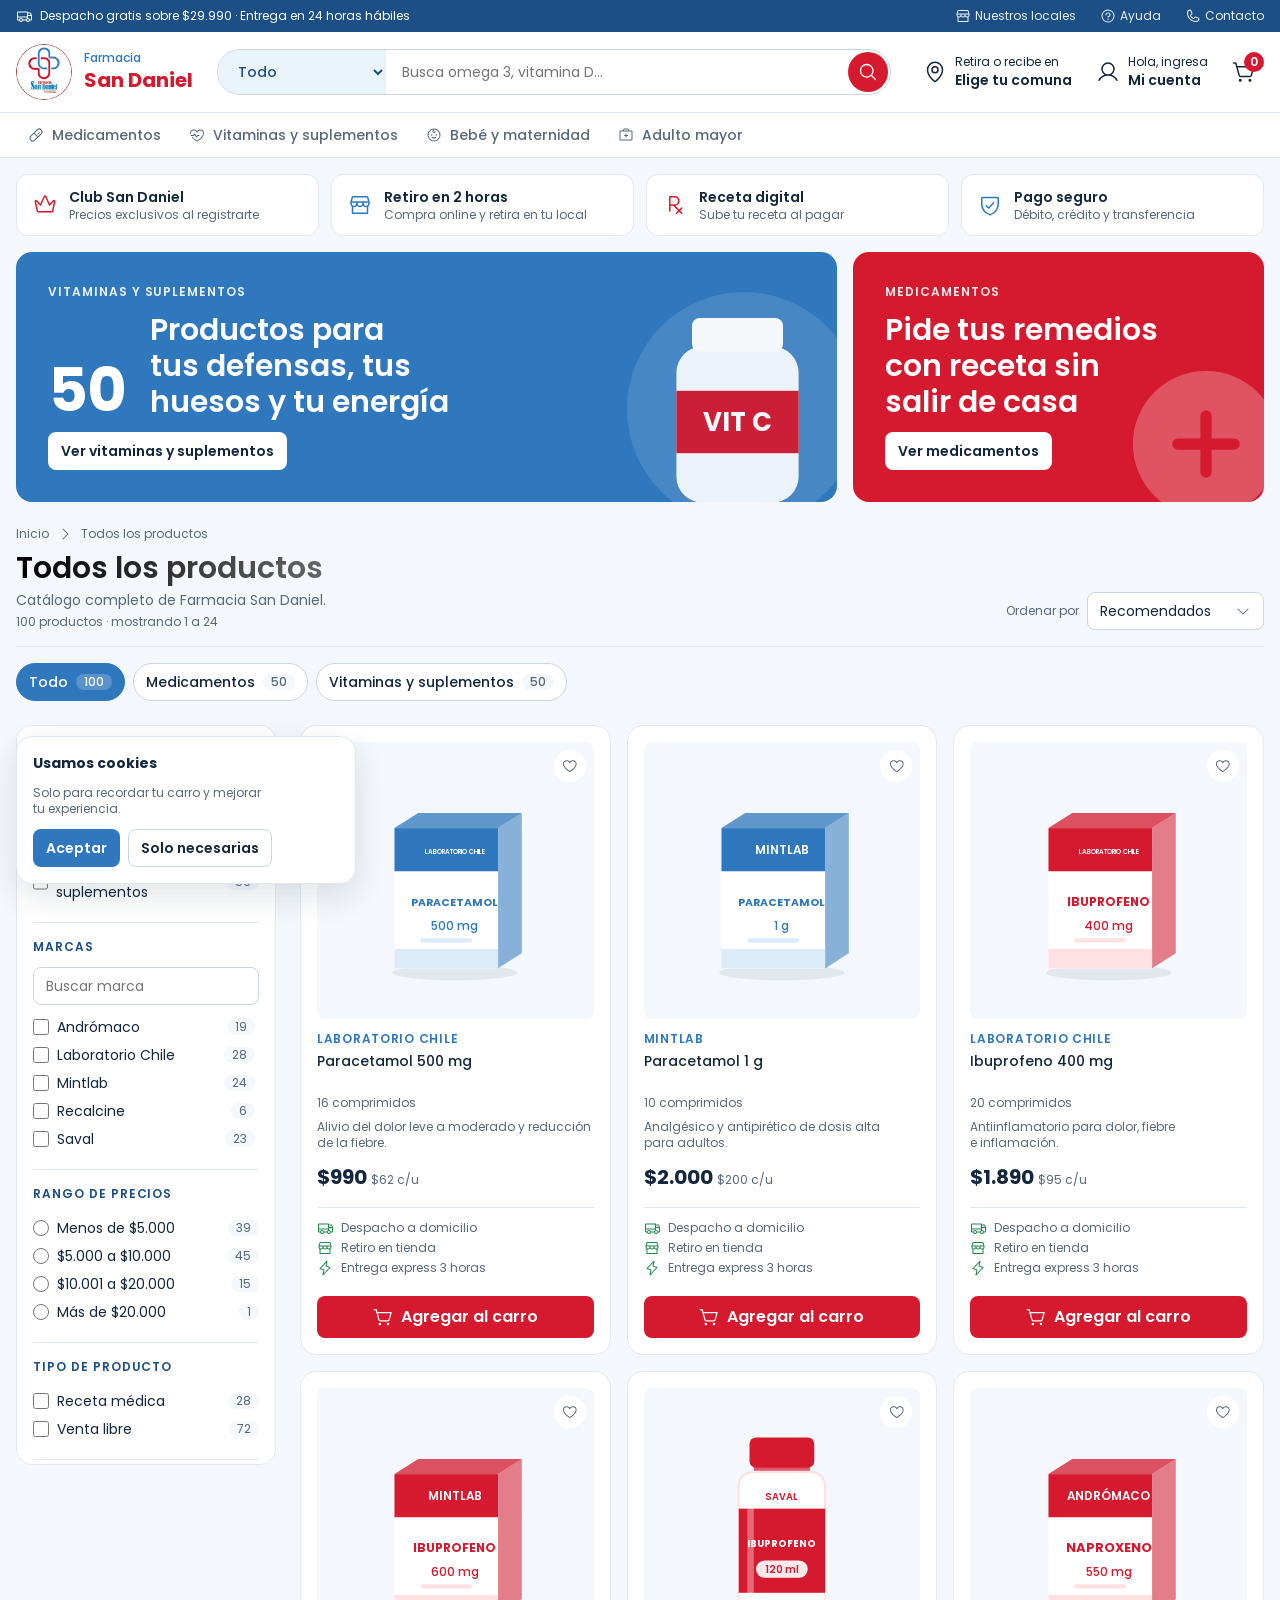
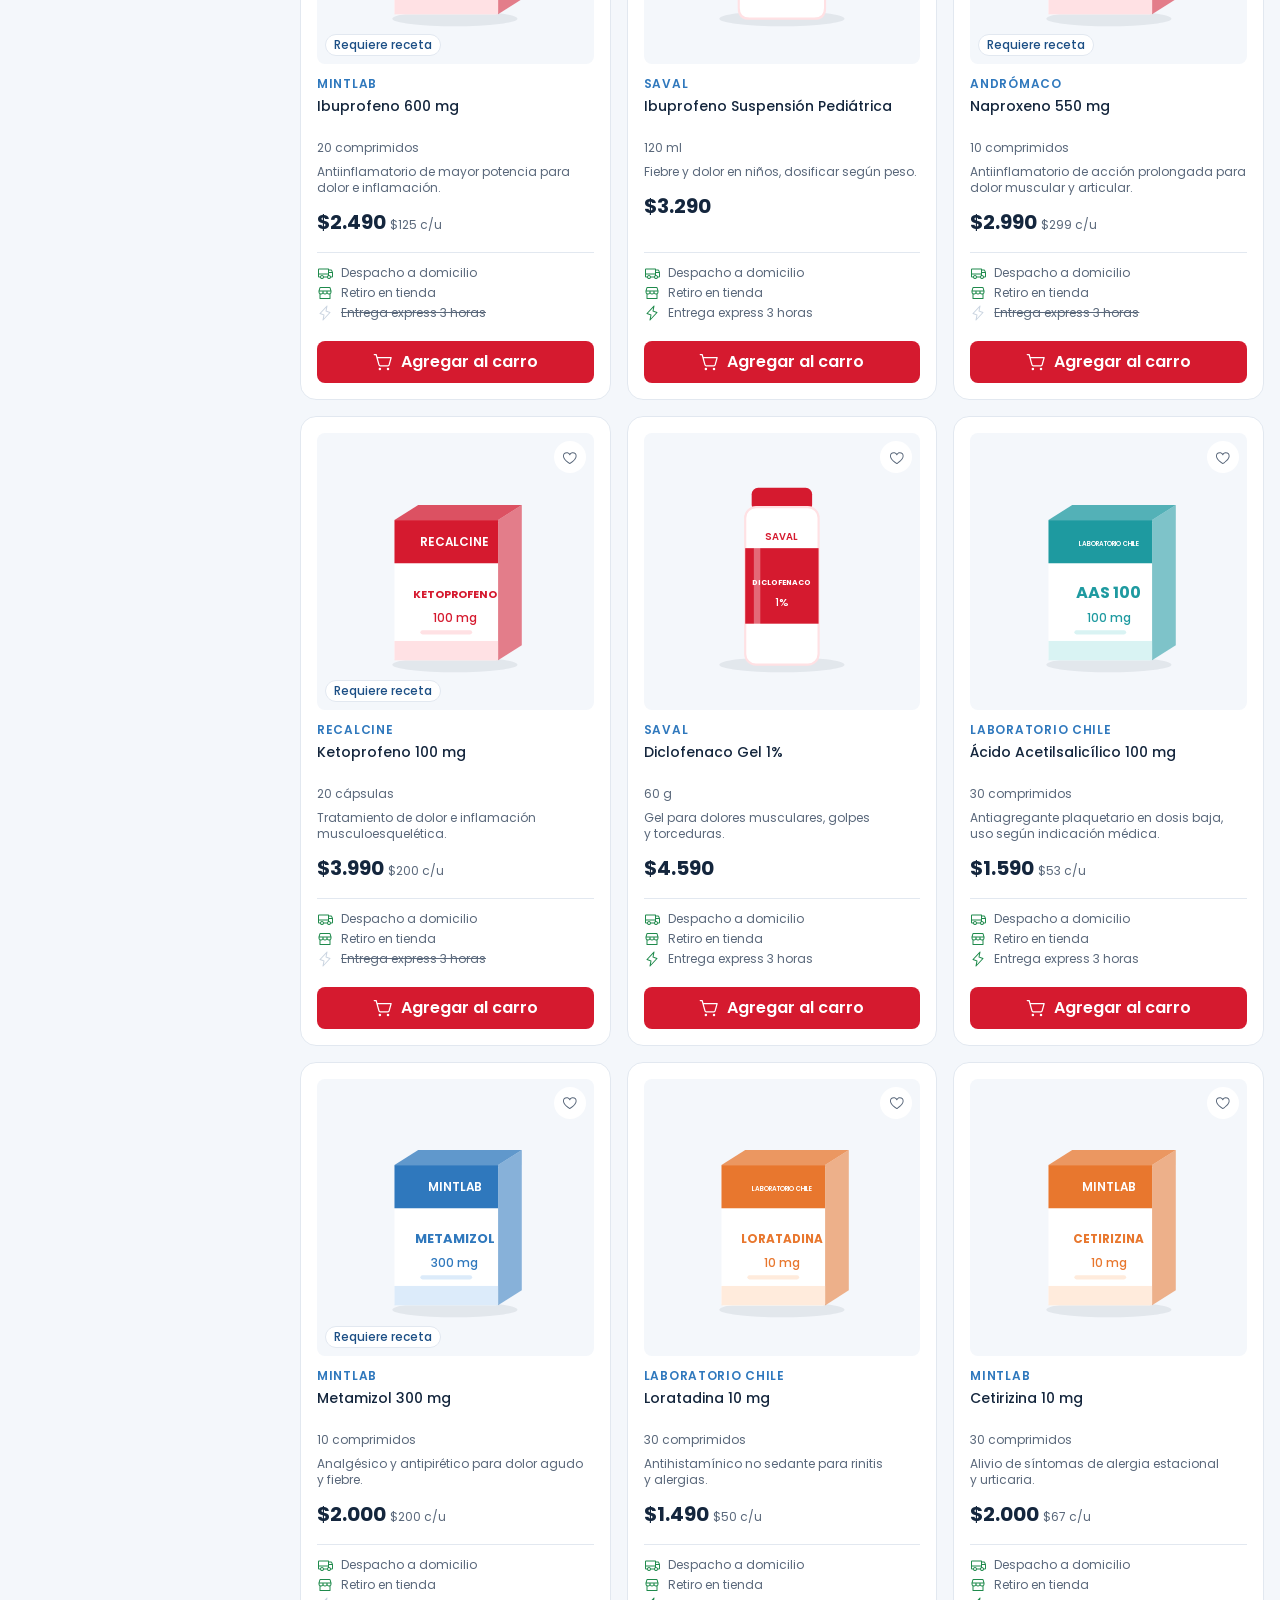
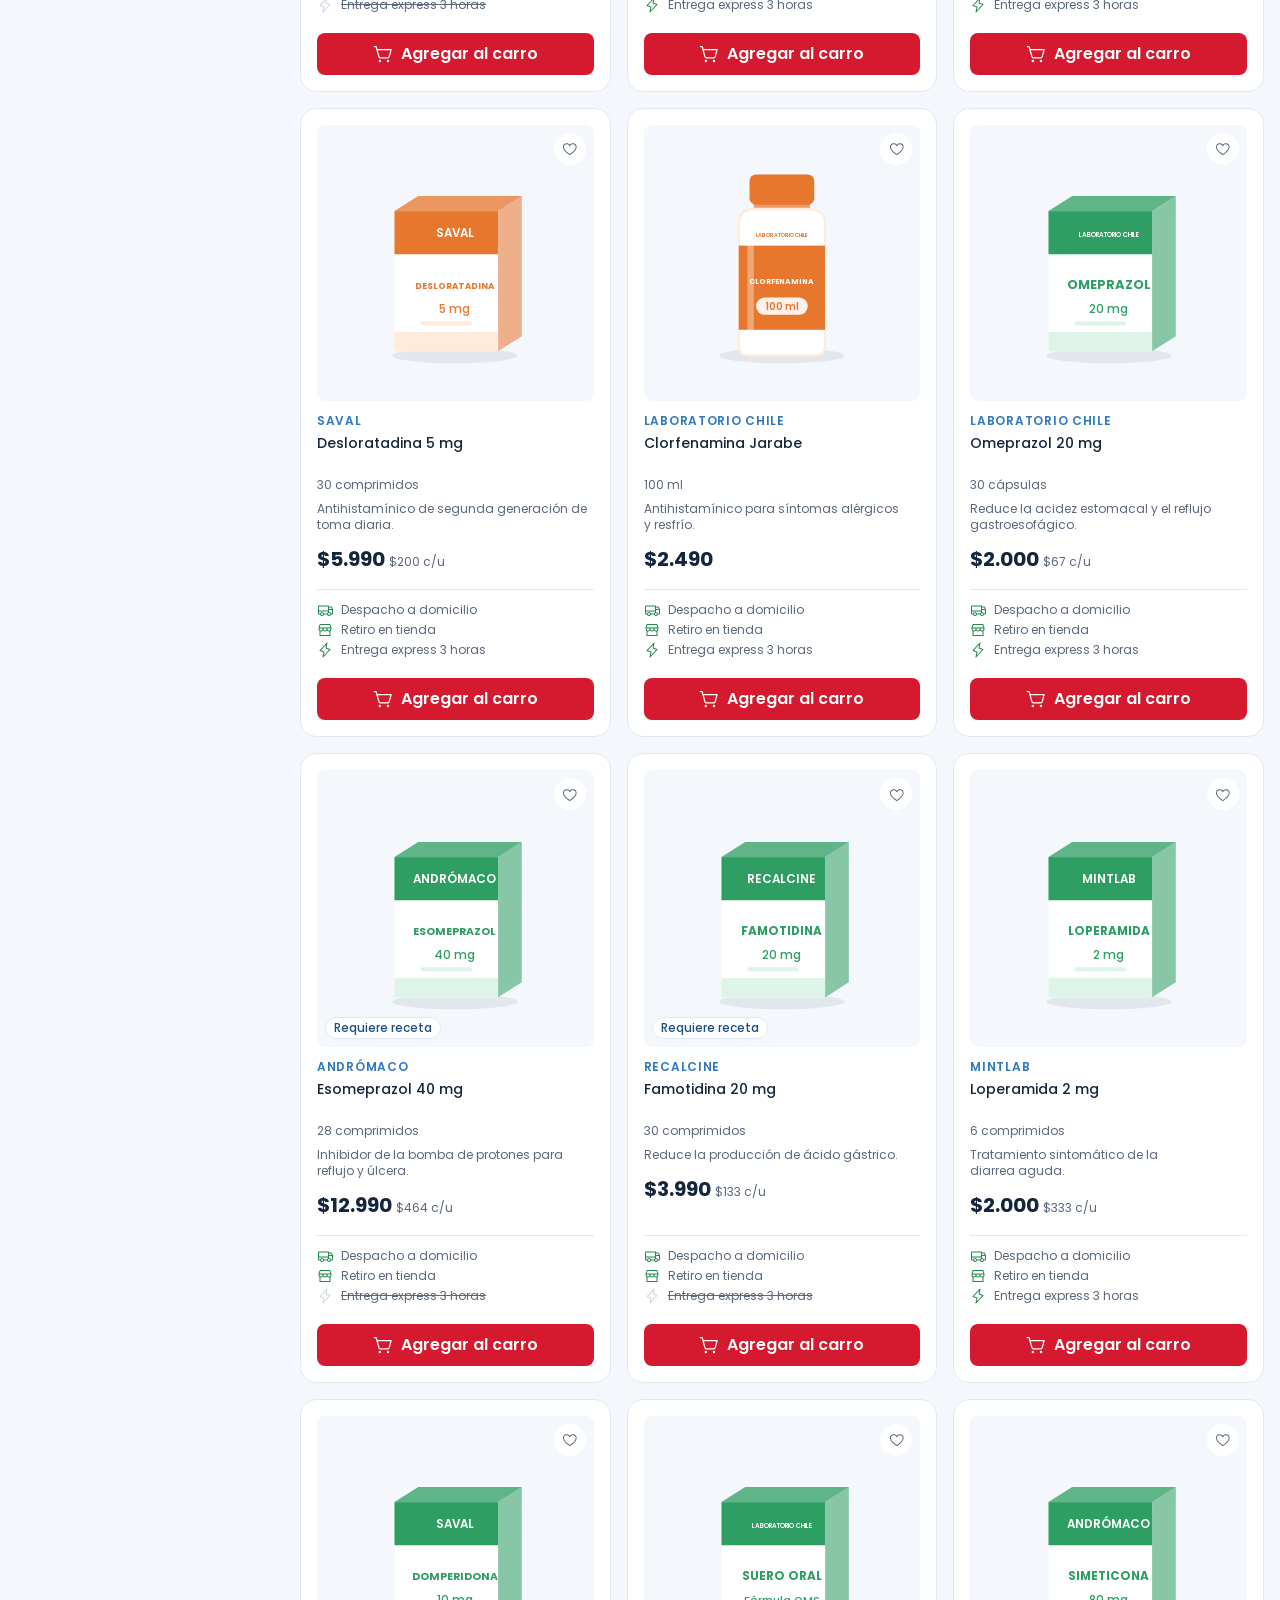
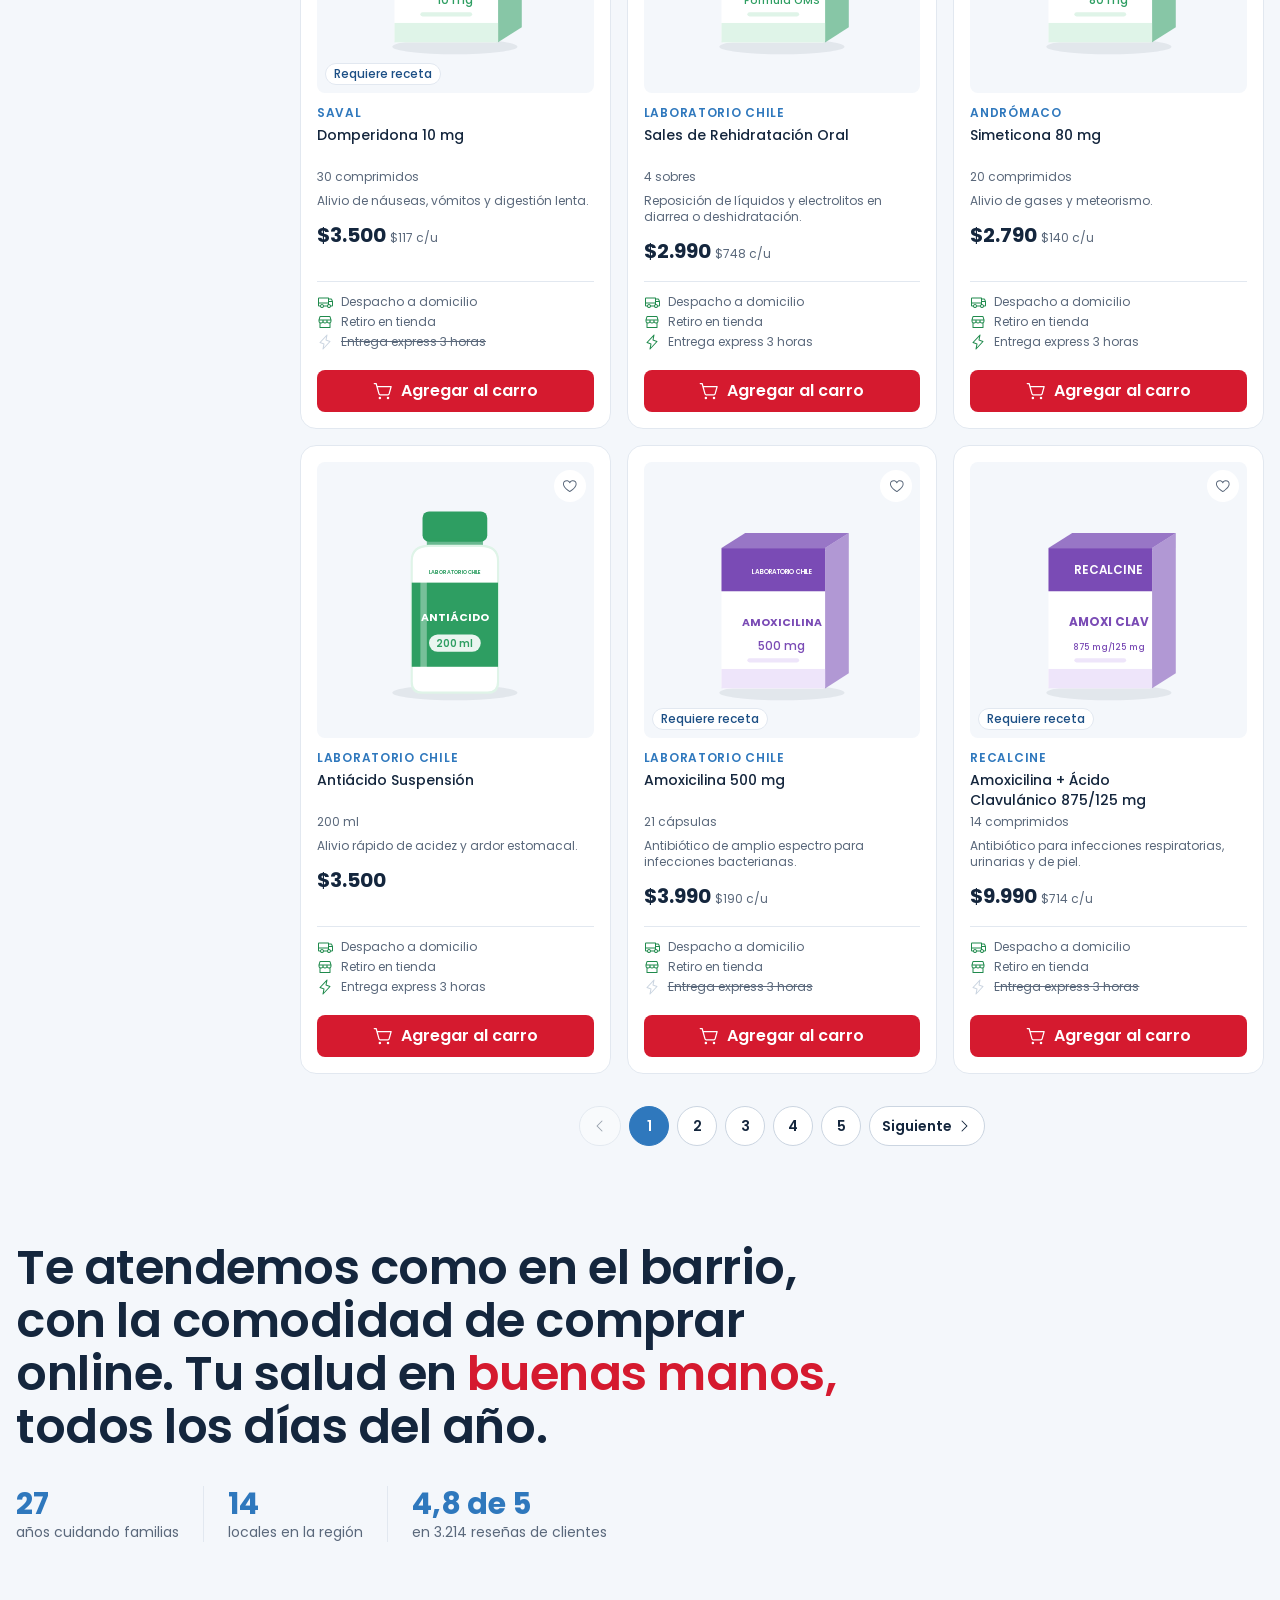
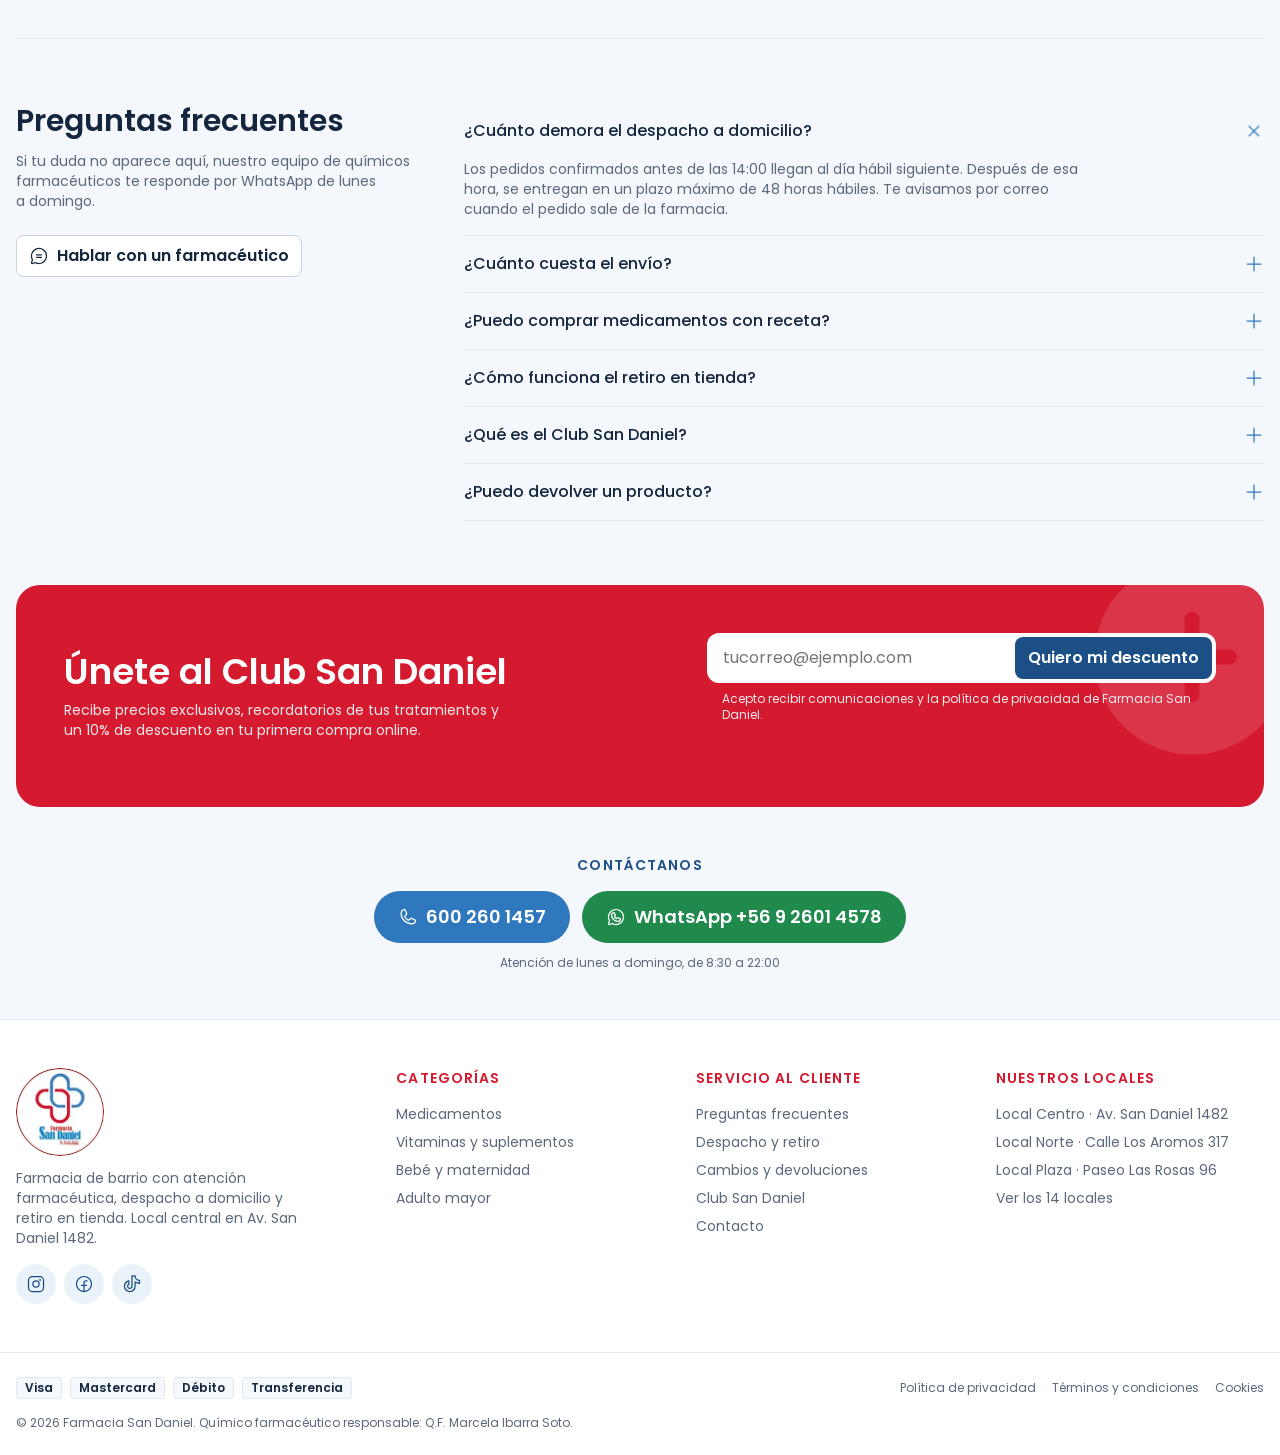
==== index.html @ 64a6dad0 "Cargar el inventario real de la farmacia Los productos, precios, stock y receta salen de data/invent" ====
<!doctype html>
<html lang="es">
<head>
<meta charset="utf-8">
<meta name="viewport" content="width=device-width, initial-scale=1, viewport-fit=cover">
<title>Farmacia San Daniel</title>
<meta name="claude:viewport-fit-sides" content="cover">
<meta name="description" content="Vitaminas y suplementos con despacho a domicilio y retiro en tienda. Farmacia San Daniel, te hace bien.">
<meta property="og:title" content="Farmacia San Daniel · Vitaminas y suplementos">
<meta property="og:description" content="Compra vitaminas, omega 3, colágeno y más con despacho en 24 horas o retiro en tienda.">
<meta property="og:image" content="[data-uri]">
<link rel="icon" href="[data-uri]">
<link rel="preconnect" href="https://fonts.googleapis.com">
<link rel="preconnect" href="https://fonts.gstatic.com" crossorigin>
<link rel="stylesheet" href="https://fonts.googleapis.com/css2?family=Poppins:wght@400;500;600;700&display=swap">
<style>
/* Layout: retail catalog. Utility bar, sticky search header, category rail, promo banners, filters aside + product grid, brand footer. Light retail look by choice. */
:root{
  color-scheme: light;
  --red:#D51A2F; --red-dark:#A10F20; --red-soft:#FDECEE;
  --blue:#2F78BD; --blue-dark:#1C4F85; --blue-soft:#EAF2FA;
  --ink:#14263D; --muted:#5A687B; --line:#E2E8F0; --line-strong:#CBD5E1;
  --bg:#F4F7FB; --surface:#FFFFFF; --ok:#1F8A4C; --ok-soft:#E7F5EC;
  --font:"Poppins", "Manrope", system-ui, sans-serif;
  --ease:cubic-bezier(0.22,1,0.36,1);
  --gutter-l:max(16px, env(safe-area-inset-left, 0px));
  --gutter-r:max(16px, env(safe-area-inset-right, 0px));
}
*{box-sizing:border-box}
[hidden]{display:none!important}
html{scroll-behavior:smooth}
#catalogo,#faq,#club,#contacto,#locales{scroll-margin-top:144px}
@media (max-width:720px){#catalogo,#faq,#club,#contacto,#locales{scroll-margin-top:184px}}
body{margin:0;background:var(--bg);color:var(--ink);font-family:var(--font);font-size:14px;line-height:20px;-webkit-font-smoothing:antialiased}
body::before{content:"";position:fixed;inset:0 0 auto;height:env(safe-area-inset-top,0px);z-index:60;background:var(--surface)}
h1,h2,h3,h4{margin:0;font-weight:600;text-wrap:balance}
p{margin:0;text-wrap:pretty}
a{color:inherit;text-decoration:none}
button,input,select{font:inherit;color:inherit}
button{cursor:pointer}
img{max-width:100%;display:block}
.ic{width:20px;height:20px;flex:none;fill:currentColor}
.ic-sm{width:16px;height:16px}
.ic-lg{width:24px;height:24px}
.wrap{max-width:1280px;margin:0 auto;padding-left:var(--gutter-l);padding-right:var(--gutter-r)}
:focus-visible{outline:2px solid var(--blue);outline-offset:2px;border-radius:4px}
.skip{position:absolute;left:16px;top:-48px;z-index:100;background:var(--ink);color:#fff;padding:8px 12px;border-radius:8px;font-weight:600;transition:transform .3s var(--ease)}
.skip:focus{transform:translateY(64px)}
.sr{position:absolute;width:1px;height:1px;overflow:hidden;clip:rect(0 0 0 0);white-space:nowrap}

/* Buttons */
.btn{display:inline-flex;align-items:center;justify-content:center;gap:8px;padding:8px 12px;border-radius:8px;border:1px solid transparent;font-size:16px;line-height:24px;font-weight:600;transition:background-color .3s var(--ease),color .3s var(--ease),border-color .3s var(--ease),transform .3s var(--ease)}
.btn:active{transform:scale(.98)}
.btn-red{background:var(--red);color:#fff}
.btn-red:hover{background:var(--red-dark)}
.btn-blue{background:var(--blue);color:#fff}
.btn-blue:hover{background:var(--blue-dark)}
.btn-ghost{background:var(--surface);border-color:var(--line-strong);color:var(--ink)}
.btn-ghost:hover{border-color:var(--blue);color:var(--blue)}
.btn-sm{font-size:14px;line-height:20px}
.btn[disabled]{opacity:.5;cursor:not-allowed}

/* Utility bar */
.util{background:var(--blue-dark);color:#fff;font-size:12px;line-height:16px}
.util .wrap{display:flex;align-items:center;justify-content:space-between;gap:16px;padding-block:8px}
.util-msg{display:flex;align-items:center;gap:8px}
.util-links{display:flex;gap:24px}
.util-links a{display:inline-flex;align-items:center;gap:4px;opacity:.9;transition:opacity .3s var(--ease)}
.util-links a:hover{opacity:1;text-decoration:underline}

/* Header */
.hdr{position:sticky;top:env(safe-area-inset-top,0px);z-index:50;background:rgba(255,255,255,.92);backdrop-filter:blur(12px);-webkit-backdrop-filter:blur(12px);border-bottom:1px solid var(--line)}
.hdr-main{display:flex;align-items:center;gap:24px;padding-block:12px}
.brand{display:flex;align-items:center;gap:12px;flex:none}
.brand img{width:56px;height:56px;border-radius:9999px}
.brand-name{display:flex;flex-direction:column;line-height:1}
.brand-name small{font-size:12px;line-height:16px;color:var(--blue);font-weight:500}
.brand-name strong{font-size:20px;line-height:28px;color:var(--red);font-weight:700}
.search{flex:1;display:flex;align-items:stretch;min-width:0;border:1px solid var(--line-strong);border-radius:9999px;background:var(--surface);transition:border-color .3s var(--ease)}
.search:focus-within{border-color:var(--blue)}
.search select{border:0;background:var(--blue-soft);color:var(--blue-dark);font-weight:500;padding:8px 12px 8px 16px;border-radius:9999px 0 0 9999px;font-size:14px;width:168px;flex:none}
.search input{flex:1;min-width:0;border:0;outline:0;padding:8px 16px;font-size:14px;background:transparent}
.search button{border:0;background:var(--red);color:#fff;display:grid;place-items:center;width:40px;height:40px;margin:2px;border-radius:9999px;transition:background-color .3s var(--ease)}
.search button:hover{background:var(--red-dark)}
.hdr-actions{display:flex;align-items:center;gap:8px;flex:none}
.hact{display:inline-flex;align-items:center;gap:8px;padding:8px;border-radius:8px;border:0;background:transparent;font-size:12px;line-height:16px;color:var(--ink);text-align:left;transition:background-color .3s var(--ease)}
.hact:hover{background:var(--blue-soft)}
.hact b{display:block;font-size:14px;line-height:20px;font-weight:600}
.cart-btn{position:relative}
.badge-count{position:absolute;top:0;right:0;min-width:20px;height:20px;padding:0 4px;border-radius:9999px;background:var(--red);color:#fff;font-size:12px;line-height:20px;font-weight:600;text-align:center;transition:transform .3s var(--ease)}
.badge-count.bump{animation:bump .5s var(--ease)}
@keyframes bump{40%{transform:scale(1.3)}}
.menu-btn{display:none}

/* Category rail */
.rail{border-top:1px solid var(--line)}
.rail ul{list-style:none;margin:0;padding:0;display:flex;gap:4px;overflow-x:auto;scrollbar-width:none}
.rail ul::-webkit-scrollbar{display:none}
.rail a{display:inline-flex;align-items:center;gap:8px;white-space:nowrap;padding:12px;font-size:14px;font-weight:500;color:var(--muted);border-radius:8px;transition:color .3s var(--ease),background-color .3s var(--ease)}
.rail a:hover{color:var(--blue-dark);background:var(--blue-soft)}
.rail a[aria-current="page"]{color:var(--blue-dark);font-weight:600;box-shadow:inset 0 -2px 0 var(--blue)}
.rail a.hot{color:var(--red)}

/* Perks strip */
.perks{display:grid;grid-template-columns:repeat(4,1fr);gap:12px;margin-top:16px}
.perk{display:flex;align-items:center;gap:12px;padding:12px 16px;background:var(--surface);border:1px solid var(--line);border-radius:12px;font-size:12px;line-height:16px;color:var(--muted);transition:border-color .3s var(--ease),transform .5s var(--ease)}
.perk:hover{border-color:var(--blue);transform:translateY(-2px)}
.perk b{display:block;color:var(--ink);font-size:14px;line-height:20px;font-weight:600}
.perk .ic{color:var(--blue);width:24px;height:24px}
.perk:nth-child(odd) .ic{color:var(--red)}

/* Banners */
.banners{display:grid;grid-template-columns:2fr 1fr;gap:16px;margin-top:16px}
.bnr{position:relative;overflow:hidden;border-radius:16px;padding:32px;color:#fff;min-height:200px;display:flex;flex-direction:column;justify-content:center;gap:12px;isolation:isolate}
.bnr-blue{background:var(--blue)}
.bnr-red{background:var(--red)}
.bnr .eyebrow{font-size:12px;line-height:16px;letter-spacing:.08em;text-transform:uppercase;font-weight:600;opacity:.9}
.bnr h2{font-size:30px;line-height:36px;max-width:420px}
.bnr .big{font-size:60px;line-height:1;font-weight:700;letter-spacing:-.02em}
.bnr .big span{font-size:24px;line-height:32px;font-weight:600;margin-left:4px}
.bnr .btn{align-self:flex-start;background:#fff;color:var(--ink)}
.bnr .btn:hover{background:var(--ink);color:#fff}
.bnr-art{position:absolute;right:-24px;bottom:-24px;z-index:-1;width:260px;height:260px;opacity:.95}
.bnr-red .bnr-art{width:180px;height:180px;right:-32px;bottom:-32px;opacity:.25}
.bnr-row{display:flex;align-items:flex-end;gap:24px;flex-wrap:wrap}

/* Catalog */
.crumbs{display:flex;gap:8px;align-items:center;font-size:12px;line-height:16px;color:var(--muted);margin-top:24px}
.crumbs a:hover{color:var(--blue);text-decoration:underline}
.cat-head{display:flex;align-items:flex-end;justify-content:space-between;gap:16px;flex-wrap:wrap;margin-top:8px;padding-bottom:16px;border-bottom:1px solid var(--line)}
.cat-head h1{font-size:30px;line-height:36px;background:linear-gradient(90deg,#000000,#666666);-webkit-background-clip:text;background-clip:text;color:transparent;max-width:680px}
.cat-head p{color:var(--muted);margin-top:4px;max-width:680px}
#resultInfo{font-size:12px;line-height:16px}
.subnav{display:flex;flex-wrap:wrap;gap:8px;margin-top:16px}
.pill{display:inline-flex;align-items:center;gap:8px;padding:8px 12px;border-radius:9999px;border:1px solid var(--line-strong);background:var(--surface);font-size:14px;line-height:20px;font-weight:500;color:var(--ink);white-space:nowrap;transition:background-color .3s var(--ease),border-color .3s var(--ease),color .3s var(--ease),transform .3s var(--ease)}
.pill span{font-size:12px;line-height:16px;color:var(--muted);background:var(--bg);border-radius:9999px;padding:0 8px;font-variant-numeric:tabular-nums;transition:background-color .3s var(--ease),color .3s var(--ease)}
.pill:hover{border-color:var(--blue);color:var(--blue-dark)}
.pill:active{transform:scale(.98)}
.pill[aria-pressed="true"]{background:var(--blue);border-color:var(--blue);color:#fff}
.pill[aria-pressed="true"] span{background:rgba(255,255,255,.2);color:#fff}
.tools{display:flex;gap:12px;align-items:center;flex-wrap:wrap}
.tools label{font-size:12px;line-height:16px;color:var(--muted);display:flex;align-items:center;gap:8px}
.sel{appearance:none;border:1px solid var(--line-strong);background:var(--surface) url("data:image/svg+xml,%3Csvg xmlns='http://www.w3.org/2000/svg' viewBox='0 0 256 256' fill='%235A687B'%3E%3Cpath d='M213.66,101.66l-80,80a8,8,0,0,1-11.32,0l-80-80A8,8,0,0,1,53.66,90.34L128,164.69l74.34-74.35a8,8,0,0,1,11.32,11.32Z'/%3E%3C/svg%3E") no-repeat right 12px center/16px;padding:8px 40px 8px 12px;border-radius:8px;font-size:14px;line-height:20px;color:var(--ink)}
.sel:hover{border-color:var(--blue)}
.filter-toggle{display:none}

.catalog{display:grid;grid-template-columns:260px 1fr;gap:24px;margin-top:24px;align-items:start}
.filters{background:var(--surface);border:1px solid var(--line);border-radius:16px;padding:16px;position:sticky;top:calc(env(safe-area-inset-top,0px) + 144px);max-height:calc(100vh - 160px);overflow:auto}
.fgroup{padding-block:16px;border-bottom:1px solid var(--line)}
.fgroup:first-of-type{padding-top:0}
.fgroup:last-of-type{border-bottom:0}
.fgroup h3{font-size:12px;line-height:16px;text-transform:uppercase;letter-spacing:.08em;color:var(--blue-dark);margin-bottom:12px}
.fopt{display:flex;align-items:center;gap:8px;padding:4px 0;font-size:14px;cursor:pointer;color:var(--ink)}
.fopt input{accent-color:var(--red);width:16px;height:16px;margin:0}
.fopt .n{margin-left:auto;font-size:12px;line-height:16px;color:var(--muted);background:var(--bg);border-radius:9999px;padding:0 8px;font-variant-numeric:tabular-nums}
.fopt:hover span:first-of-type{color:var(--blue)}
.club-chip{display:inline-flex;align-items:center;gap:4px;font-size:12px;line-height:16px;font-weight:600;color:var(--red);background:var(--red-soft);border-radius:9999px;padding:2px 8px}
.brand-find{width:100%;border:1px solid var(--line-strong);border-radius:8px;padding:8px 12px;font-size:14px;margin-bottom:8px}
.brand-find:focus{outline:0;border-color:var(--blue)}
.brand-list{max-height:200px;overflow:auto;padding-right:4px}
.filters-foot{display:flex;flex-direction:column;gap:8px;padding-top:16px}
.filters .f-apply{display:none}

.active-chips{display:flex;flex-wrap:wrap;gap:8px;margin-bottom:16px}
.active-chips:empty{display:none}
.chip{display:inline-flex;align-items:center;gap:4px;padding:4px 8px 4px 12px;border-radius:9999px;background:var(--blue-soft);color:var(--blue-dark);border:0;font-size:12px;line-height:16px;font-weight:500;transition:background-color .3s var(--ease)}
.chip:hover{background:#D6E6F5}

.grid{display:grid;grid-template-columns:repeat(3,minmax(0,1fr));gap:16px}
.card{position:relative;display:flex;flex-direction:column;background:var(--surface);border:1px solid var(--line);border-radius:16px;padding:16px;transition:border-color .3s var(--ease),box-shadow .5s var(--ease),transform .5s var(--ease)}
.card:hover{border-color:var(--line-strong);box-shadow:0 12px 32px rgba(20,38,61,.08);transform:translateY(-4px)}
.card-media{position:relative;aspect-ratio:1/1;border-radius:8px;background:var(--bg);display:grid;place-items:center;overflow:hidden;max-width:100%}
.card-media svg{width:78%;height:78%;transition:transform .5s var(--ease)}
.card:hover .card-media svg{transform:scale(1.04)}
.disc{position:absolute;top:8px;left:8px;background:var(--red);color:#fff;font-size:12px;line-height:16px;font-weight:600;padding:4px 8px;border-radius:9999px}
.disc.low{background:var(--blue-dark)}
.c-desc{font-size:12px;line-height:16px;color:var(--muted);display:-webkit-box;-webkit-line-clamp:2;-webkit-box-orient:vertical;overflow:hidden;margin-top:4px}
.tag-rx{position:absolute;bottom:8px;left:8px;background:var(--surface);color:var(--blue-dark);font-size:12px;line-height:16px;font-weight:500;padding:2px 8px;border-radius:9999px;border:1px solid var(--line)}
.fav{position:absolute;top:8px;right:8px;width:32px;height:32px;border-radius:9999px;border:0;background:var(--surface);color:var(--muted);display:grid;place-items:center;transition:color .3s var(--ease),transform .3s var(--ease)}
.fav:hover{color:var(--red);transform:scale(1.08)}
.fav[aria-pressed="true"]{color:var(--red)}
.card-body{display:flex;flex-direction:column;gap:4px;padding-top:12px;flex:1}
.c-brand{font-size:12px;line-height:16px;font-weight:600;color:var(--blue);text-transform:uppercase;letter-spacing:.06em}
.c-name{font-size:14px;line-height:20px;font-weight:500;display:-webkit-box;-webkit-line-clamp:2;-webkit-box-orient:vertical;overflow:hidden;min-height:40px}
.c-pres{font-size:12px;line-height:16px;color:var(--muted)}
.c-prices{display:flex;flex-direction:column;gap:2px;margin:8px 0 12px}
.c-old{font-size:12px;line-height:16px;color:var(--muted)}
.c-old s{margin-left:4px}
.c-price{font-size:20px;line-height:28px;font-weight:700;font-variant-numeric:tabular-nums}
.c-unit{font-size:12px;line-height:16px;color:var(--muted);font-weight:400;margin-left:4px}
.c-club{display:flex;align-items:center;gap:8px;font-size:12px;line-height:16px;font-weight:600;color:var(--red)}
.c-club b{font-size:14px;line-height:20px}
.c-ship{list-style:none;margin:auto 0 0;padding:12px 0 0;border-top:1px solid var(--line);display:flex;flex-direction:column;gap:4px;font-size:12px;line-height:16px;color:var(--muted)}
.c-ship li{display:flex;align-items:center;gap:8px}
.c-ship .ic{width:16px;height:16px;color:var(--ok)}
.c-ship li.no .ic{color:var(--line-strong)}
.c-ship li.no{text-decoration:line-through}
.c-cta{margin-top:16px}
.stepper output small{font-size:14px;font-weight:500;color:var(--muted)}
.c-cta .btn{width:100%}
.stepper{display:flex;align-items:center;justify-content:space-between;border:1px solid var(--red);border-radius:8px;overflow:hidden}
.stepper button{border:0;background:var(--red-soft);color:var(--red);width:40px;height:40px;display:grid;place-items:center;transition:background-color .3s var(--ease)}
.stepper button:hover{background:#F9D5DA}
.stepper output{font-weight:600;font-size:16px;font-variant-numeric:tabular-nums}

.promo-tile{grid-column:span 3;display:flex;align-items:center;justify-content:space-between;gap:24px;flex-wrap:wrap;padding:24px 32px;border-radius:16px;background:var(--blue-dark);color:#fff}
.promo-tile .tiers{display:flex;gap:12px}
.tier{display:flex;flex-direction:column;align-items:center;justify-content:center;width:88px;height:88px;border-radius:12px;background:var(--surface);color:var(--red);font-weight:700;font-size:30px;line-height:36px}
.tier small{font-size:12px;line-height:16px;font-weight:500;color:var(--muted)}
.promo-tile h3{font-size:24px;line-height:32px}
.promo-tile p{opacity:.85;margin-top:4px;max-width:360px}

.skel{background:var(--surface);border:1px solid var(--line);border-radius:16px;padding:16px}
.skel i{display:block;border-radius:8px;background:linear-gradient(90deg,var(--bg) 0%,#E9EEF5 50%,var(--bg) 100%);background-size:200% 100%;animation:shimmer 1.4s var(--ease) infinite}
@keyframes shimmer{to{background-position:-200% 0}}

.empty{grid-column:1/-1;background:var(--surface);border:1px dashed var(--line-strong);border-radius:16px;padding:48px 24px;display:flex;flex-direction:column;align-items:center;text-align:center;gap:12px}
.empty .ic{width:48px;height:48px;color:var(--blue)}
.empty h3{font-size:20px;line-height:28px}
.empty p{color:var(--muted);max-width:420px}

.pager{display:flex;justify-content:center;gap:8px;margin-top:32px}
.pager button{min-width:40px;height:40px;padding:0 12px;border-radius:9999px;border:1px solid var(--line-strong);background:var(--surface);font-weight:600;font-size:14px;display:inline-flex;align-items:center;justify-content:center;gap:4px;transition:border-color .3s var(--ease),background-color .3s var(--ease),color .3s var(--ease)}
.pager button:hover:not([disabled]){border-color:var(--blue);color:var(--blue)}
.pager button[aria-current="page"]{background:var(--blue);border-color:var(--blue);color:#fff}
.pager button[disabled]{opacity:.4;cursor:not-allowed}

/* Tagline */
.tagline{padding-block:96px}
.tagline p{font-size:48px;line-height:1.1;font-weight:600;max-width:880px;letter-spacing:-.01em}
.tagline .w{color:rgba(20,38,61,.28);transition:color .6s var(--ease)}
.tagline .w.on{color:var(--ink)}
.tagline .w.acc.on{color:var(--red)}
.tagline .sub{display:flex;gap:24px;flex-wrap:wrap;margin-top:32px}
.stat{display:flex;flex-direction:column}
.stat b{font-size:30px;line-height:36px;font-weight:700;color:var(--blue);font-variant-numeric:tabular-nums}
.stat span{color:var(--muted);font-size:14px}
.stat + .stat{padding-left:24px;border-left:1px solid var(--line)}

/* FAQ */
.faq{display:grid;grid-template-columns:1fr 2fr;gap:48px;padding-block:64px;border-top:1px solid var(--line)}
.faq h2{font-size:30px;line-height:36px}
.faq-intro p{color:var(--muted);margin-top:12px}
.faq-intro .btn{margin-top:24px}
.qa{border-bottom:1px solid var(--line)}
.qa summary{list-style:none;display:flex;justify-content:space-between;align-items:center;gap:16px;padding:16px 0;font-size:16px;line-height:24px;font-weight:500;cursor:pointer;transition:color .3s var(--ease)}
.qa summary::-webkit-details-marker{display:none}
.qa summary:hover{color:var(--blue)}
.qa summary .ic{transition:transform .5s var(--ease);color:var(--blue)}
.qa[open] summary .ic{transform:rotate(45deg)}
.qa p{padding-bottom:16px;color:var(--muted);max-width:640px}

/* Newsletter */
.news{background:var(--red);color:#fff;border-radius:24px;padding:48px;display:grid;grid-template-columns:1.2fr 1fr;gap:32px;align-items:center;position:relative;overflow:hidden;isolation:isolate}
.news h2{font-size:36px;line-height:40px}
.news p{opacity:.9;margin-top:8px;max-width:440px}
.news > *{min-width:0}
.news form{display:flex;flex-direction:column;gap:8px}
.news .row{display:flex;gap:8px;background:#fff;padding:4px;border-radius:12px}
.news input{flex:1;min-width:0;border:0;outline:0;padding:8px 12px;border-radius:8px;color:var(--ink);font-size:16px}
.news .btn{background:var(--blue-dark);color:#fff}
.news .btn:hover{background:var(--ink)}
.news .msg{font-size:14px;min-height:20px}
.news .msg.err{color:#FFE1E4}
.news label.consent{display:flex;gap:8px;font-size:12px;line-height:16px;opacity:.9;align-items:flex-start}
.news label.consent input{accent-color:var(--blue-dark);margin-top:2px}
.news-art{position:absolute;right:-48px;top:-48px;width:240px;height:240px;opacity:.12;z-index:-1}

/* Contact & footer */
.contact{text-align:center;padding-block:48px}
.contact h2{font-size:14px;line-height:20px;letter-spacing:.08em;text-transform:uppercase;color:var(--blue-dark)}
.contact .phones{display:flex;gap:12px;justify-content:center;flex-wrap:wrap;margin-top:16px}
.phone-pill{display:inline-flex;align-items:center;gap:8px;padding:12px 24px;border-radius:9999px;background:var(--blue);color:#fff;font-size:18px;line-height:28px;font-weight:600;transition:background-color .3s var(--ease),transform .3s var(--ease)}
.phone-pill:hover{background:var(--blue-dark)}
.phone-pill:active{transform:scale(.98)}
.phone-pill.wa{background:var(--ok)}
.phone-pill.wa:hover{background:#176B3A}
.contact small{display:block;color:var(--muted);margin-top:12px;font-size:12px;line-height:16px}

footer{background:var(--surface);border-top:1px solid var(--line)}
.foot{display:grid;grid-template-columns:1.3fr repeat(3,1fr);gap:32px;padding-block:48px}
.foot h3{font-size:14px;line-height:20px;color:var(--red);text-transform:uppercase;letter-spacing:.08em;margin-bottom:16px}
.foot ul{list-style:none;margin:0;padding:0;display:flex;flex-direction:column;gap:8px}
.foot a{color:var(--muted);transition:color .3s var(--ease)}
.foot a:hover{color:var(--blue)}
.foot-brand p{color:var(--muted);margin-top:12px;max-width:300px}
.foot-brand img{width:88px;height:88px;border-radius:9999px}
.social{display:flex;gap:8px;margin-top:16px}
.social a{width:40px;height:40px;border-radius:9999px;display:grid;place-items:center;background:var(--blue-soft);color:var(--blue-dark);transition:background-color .3s var(--ease),color .3s var(--ease)}
.social a:hover{background:var(--blue);color:#fff}
.foot-bottom{display:flex;justify-content:space-between;align-items:center;gap:16px;flex-wrap:wrap;padding-block:24px;border-top:1px solid var(--line);font-size:12px;line-height:16px;color:var(--muted)}
.pay{display:flex;gap:8px;flex-wrap:wrap}
.pay span{border:1px solid var(--line);border-radius:4px;padding:2px 8px;font-weight:600;color:var(--ink);background:var(--bg)}
.legal{display:flex;gap:16px;flex-wrap:wrap}
.legal a:hover{color:var(--blue);text-decoration:underline}

/* Drawer */
.scrim{position:fixed;inset:0;background:rgba(20,38,61,.45);z-index:70;opacity:0;pointer-events:none;transition:opacity .5s var(--ease)}
.scrim.on{opacity:1;pointer-events:auto}
.drawer{position:fixed;top:0;right:0;bottom:0;width:min(420px,100%);background:var(--surface);z-index:80;display:flex;flex-direction:column;transform:translateX(100%);transition:transform .5s var(--ease);padding-top:env(safe-area-inset-top,0px);padding-bottom:env(safe-area-inset-bottom,0px);padding-right:env(safe-area-inset-right,0px)}
.drawer.on{transform:none}
.drawer-h{display:flex;justify-content:space-between;align-items:center;padding:16px 24px;border-bottom:1px solid var(--line)}
.drawer-h h2{font-size:20px;line-height:28px}
.icon-btn{width:40px;height:40px;border-radius:9999px;border:0;background:var(--bg);display:grid;place-items:center;transition:background-color .3s var(--ease)}
.icon-btn:hover{background:var(--blue-soft);color:var(--blue)}
.ship-bar{padding:16px 24px;background:var(--blue-soft);font-size:12px;line-height:16px;color:var(--blue-dark)}
.ship-bar .track{height:8px;border-radius:9999px;background:#fff;margin-top:8px;overflow:hidden}
.ship-bar .fill{height:100%;background:var(--blue);border-radius:9999px;transform-origin:left;transition:transform .5s var(--ease)}
.drawer-b{flex:1;overflow:auto;padding:16px 24px;display:flex;flex-direction:column;gap:16px}
.line-item{display:grid;grid-template-columns:64px 1fr auto;gap:12px;align-items:center}
.line-item .thumb{width:64px;height:64px;border-radius:8px;background:var(--bg);display:grid;place-items:center}
.line-item .thumb svg{width:52px;height:52px}
.line-item h4{font-size:14px;line-height:20px;font-weight:500;display:-webkit-box;-webkit-line-clamp:2;-webkit-box-orient:vertical;overflow:hidden}
.line-item .meta{font-size:12px;line-height:16px;color:var(--muted)}
.line-item .right{display:flex;flex-direction:column;align-items:flex-end;gap:4px}
.mini-step{display:flex;align-items:center;gap:4px;border:1px solid var(--line-strong);border-radius:8px}
.mini-step button{width:32px;height:32px;border:0;background:transparent;display:grid;place-items:center;border-radius:8px}
.mini-step button:hover{background:var(--bg)}
.mini-step span{min-width:16px;text-align:center;font-weight:600;font-variant-numeric:tabular-nums}
.drawer-f{padding:16px 24px;border-top:1px solid var(--line);display:flex;flex-direction:column;gap:12px}
.tot{display:flex;justify-content:space-between;font-size:14px;color:var(--muted)}
.tot.big{font-size:18px;line-height:28px;font-weight:700;color:var(--ink)}
.drawer-f .note{font-size:12px;line-height:16px;color:var(--muted);text-align:center}
.cart-empty{display:flex;flex-direction:column;align-items:center;text-align:center;gap:12px;padding:48px 16px;color:var(--muted)}
.cart-empty .ic{width:48px;height:48px;color:var(--blue)}
.cart-empty h3{color:var(--ink);font-size:18px;line-height:28px}

/* Mobile menu */
.mnav{position:fixed;inset:0;z-index:90;background:rgba(255,255,255,.96);backdrop-filter:blur(24px);-webkit-backdrop-filter:blur(24px);display:flex;flex-direction:column;padding:calc(env(safe-area-inset-top,0px) + 16px) var(--gutter-r) 24px var(--gutter-l);opacity:0;pointer-events:none;transition:opacity .5s var(--ease)}
.mnav.on{opacity:1;pointer-events:auto}
.mnav-h{display:flex;justify-content:space-between;align-items:center}
.mnav ul{list-style:none;margin:32px 0 0;padding:0;display:flex;flex-direction:column;gap:4px}
.mnav li{opacity:0;transform:translateY(24px);transition:opacity .5s var(--ease),transform .5s var(--ease)}
.mnav.on li{opacity:1;transform:none}
.mnav li a{display:flex;justify-content:space-between;align-items:center;padding:12px 0;font-size:20px;line-height:28px;font-weight:600;border-bottom:1px solid var(--line)}
.mnav li a[aria-current="page"]{color:var(--blue)}
.mnav .hot{color:var(--red)}
.burger{width:40px;height:40px;border-radius:8px;border:0;background:transparent;position:relative}
.burger i{position:absolute;left:10px;right:10px;height:2px;border-radius:2px;background:var(--ink);transition:transform .5s var(--ease),opacity .3s var(--ease)}
.burger i:nth-child(1){top:13px}.burger i:nth-child(2){top:19px}.burger i:nth-child(3){top:25px}
.burger.x i:nth-child(1){transform:translateY(6px) rotate(45deg)}
.burger.x i:nth-child(2){opacity:0}
.burger.x i:nth-child(3){transform:translateY(-6px) rotate(-45deg)}

/* Toast & cookies */
.toast{position:fixed;left:16px;right:16px;margin:0 auto;width:max-content;bottom:calc(env(safe-area-inset-bottom,0px) + 24px);z-index:95;transform:translateY(24px);opacity:0;background:var(--ink);color:#fff;padding:12px 16px;border-radius:12px;display:flex;align-items:center;gap:12px;font-size:14px;max-width:calc(100% - 32px);transition:opacity .3s var(--ease),transform .5s var(--ease);pointer-events:none}
.toast.on{opacity:1;transform:none;pointer-events:auto}
.toast .ic{color:#7FD3A2}
.toast button{border:0;background:transparent;color:#9CC7EE;font-weight:600;padding:0}
.cookie{position:fixed;left:var(--gutter-l);bottom:calc(env(safe-area-inset-bottom,0px) + 16px);z-index:65;max-width:340px;background:var(--surface);border:1px solid var(--line);border-radius:16px;padding:16px;box-shadow:0 12px 32px rgba(20,38,61,.12);display:flex;flex-direction:column;gap:12px;font-size:12px;line-height:16px;color:var(--muted)}
.cookie b{color:var(--ink);font-size:14px;line-height:20px}
.cookie .acts{display:flex;gap:8px}

/* Reveal */
.reveal{transition:opacity .7s var(--ease),transform .7s var(--ease)}
.js .reveal.pre{opacity:0;transform:translateY(32px)}

@media (max-width:1100px){
  .hact .lbl{display:none}
  .perks{grid-template-columns:repeat(2,1fr)}
  .grid{grid-template-columns:repeat(2,minmax(0,1fr))}
  .promo-tile{grid-column:span 2}
}
@media (max-width:900px){
  .util-links{display:none}
  .util .wrap{justify-content:center}
  .catalog{grid-template-columns:1fr}
  .filters{position:fixed;inset:0 auto 0 0;width:min(340px,92%);max-height:none;top:0;border-radius:0 16px 16px 0;z-index:80;transform:translateX(-102%);transition:transform .5s var(--ease);padding-top:calc(env(safe-area-inset-top,0px) + 16px);padding-left:var(--gutter-l)}
  .filters.on{transform:none}
  .filter-toggle{display:inline-flex}
  .filters .f-apply{display:inline-flex}
  .banners{grid-template-columns:1fr}
  .faq{grid-template-columns:1fr;gap:24px}
  .news{grid-template-columns:1fr;padding:32px}
  .foot{grid-template-columns:1fr 1fr}
  .foot-brand{grid-column:1/-1}
}
@media (max-width:720px){
  .hdr-main{flex-wrap:wrap;gap:12px}
  .brand img{width:48px;height:48px}
  .menu-btn{display:inline-flex}
  .search{order:3;flex-basis:100%}
  .search select{display:none}
  .hdr-actions{margin-left:auto}
  .hact.acc,.hact.loc{display:none}
  .filters{top:0}
  .tagline p{font-size:36px;line-height:40px}
  .subnav{flex-wrap:nowrap;overflow-x:auto;scrollbar-width:none;margin-left:calc(-1 * var(--gutter-l));margin-right:calc(-1 * var(--gutter-r));padding-left:var(--gutter-l);padding-right:var(--gutter-r)}
  .subnav::-webkit-scrollbar{display:none}
  .rail a{padding:12px 8px}
  .bnr{padding:24px}
  .bnr .big{font-size:48px}
  .bnr h2{font-size:24px;line-height:32px}
  .bnr-art{width:180px;height:180px;opacity:.35}
  .banners{grid-template-columns:none;grid-auto-flow:column;grid-auto-columns:86%;overflow-x:auto;scroll-snap-type:x mandatory;scrollbar-width:none;margin-left:calc(-1 * var(--gutter-l));margin-right:calc(-1 * var(--gutter-r));padding-left:var(--gutter-l);padding-right:var(--gutter-r);scroll-padding-left:var(--gutter-l)}
  .banners::-webkit-scrollbar,.perks::-webkit-scrollbar{display:none}
  .bnr{scroll-snap-align:start;min-height:0}
  .perks{display:flex;overflow-x:auto;scrollbar-width:none;margin-left:calc(-1 * var(--gutter-l));margin-right:calc(-1 * var(--gutter-r));padding-left:var(--gutter-l);padding-right:var(--gutter-r)}
  .perk{flex:none}
}
@media (max-width:560px){
  .grid{grid-template-columns:repeat(2,minmax(0,1fr));gap:8px}
  .card{padding:8px;border-radius:12px}
  .card-media{border-radius:4px}
  .c-price{font-size:18px}
  .c-ship{display:none}
  .c-desc{display:none}
  .c-cta{margin-top:auto;padding-top:12px}
  .c-prices{margin-bottom:0}
  .hide-sm{display:none}
  .stepper output small{display:none}
  .cookie{left:8px;right:8px;max-width:none;flex-direction:row;flex-wrap:wrap;align-items:center;padding:12px}
  .cookie p{flex-basis:100%}
  .bnr-blue .bnr-art{display:none}
  .c-cta .btn{font-size:14px;line-height:20px;padding:8px}
  .promo-tile{grid-column:span 2;padding:24px}
  .tier{width:64px;height:64px;font-size:24px;line-height:32px}
  .perks{gap:8px}
  .perk{padding:8px 12px;gap:8px}
  .perk span{display:none}
  .cat-head h1{font-size:24px;line-height:32px}
  .tools{width:100%}
  .tools label{flex:1}
  .tools .sel{width:100%}
  .foot{grid-template-columns:1fr}
  .stat + .stat{padding-left:0;border-left:0}
  .news h2{font-size:30px;line-height:36px}
  .news{padding:24px;border-radius:16px}
  .news .row{flex-direction:column}
}
@media (prefers-reduced-motion:reduce){
  *{transition-duration:.2s!important;animation:none!important}
  .js .reveal.pre{transform:none}
  .mnav li{transform:none}
  .card:hover,.perk:hover{transform:none}
}
</style>
</head>
<body>


<svg width="0" height="0" style="position:absolute" aria-hidden="true"><symbol id="i-baby" viewBox="0 0 256 256"><path d="M92,140a12,12,0,1,1,12-12A12,12,0,0,1,92,140Zm72-24a12,12,0,1,0,12,12A12,12,0,0,0,164,116Zm-12.27,45.23a45,45,0,0,1-47.46,0,8,8,0,0,0-8.54,13.54,61,61,0,0,0,64.54,0,8,8,0,0,0-8.54-13.54ZM232,128A104,104,0,1,1,128,24,104.11,104.11,0,0,1,232,128Zm-16,0a88.11,88.11,0,0,0-84.09-87.91C120.32,56.38,120,71.88,120,72a8,8,0,0,0,16,0,8,8,0,0,1,16,0,24,24,0,0,1-48,0c0-.73.13-14.3,8.46-30.63A88,88,0,1,0,216,128Z"/></symbol><symbol id="i-basket" viewBox="0 0 256 256"><path d="M136,120v56a8,8,0,0,1-16,0V120a8,8,0,0,1,16,0Zm36.84-.8-5.6,56A8,8,0,0,0,174.4,184a7.32,7.32,0,0,0,.81,0,8,8,0,0,0,7.95-7.2l5.6-56a8,8,0,0,0-15.92-1.6Zm-89.68,0a8,8,0,0,0-15.92,1.6l5.6,56a8,8,0,0,0,8,7.2,7.32,7.32,0,0,0,.81,0,8,8,0,0,0,7.16-8.76ZM239.93,89.06,224.86,202.12A16.06,16.06,0,0,1,209,216H47a16.06,16.06,0,0,1-15.86-13.88L16.07,89.06A8,8,0,0,1,24,80H68.37L122,18.73a8,8,0,0,1,12,0L187.63,80H232a8,8,0,0,1,7.93,9.06ZM89.63,80h76.74L128,36.15ZM222.86,96H33.14L47,200H209Z"/></symbol><symbol id="i-caret-left" viewBox="0 0 256 256"><path d="M165.66,202.34a8,8,0,0,1-11.32,11.32l-80-80a8,8,0,0,1,0-11.32l80-80a8,8,0,0,1,11.32,11.32L91.31,128Z"/></symbol><symbol id="i-caret-right" viewBox="0 0 256 256"><path d="M181.66,133.66l-80,80a8,8,0,0,1-11.32-11.32L164.69,128,90.34,53.66a8,8,0,0,1,11.32-11.32l80,80A8,8,0,0,1,181.66,133.66Z"/></symbol><symbol id="i-chat-circle-text" viewBox="0 0 256 256"><path d="M168,112a8,8,0,0,1-8,8H96a8,8,0,0,1,0-16h64A8,8,0,0,1,168,112Zm-8,24H96a8,8,0,0,0,0,16h64a8,8,0,0,0,0-16Zm72-8A104,104,0,0,1,79.12,219.82L45.07,231.17a16,16,0,0,1-20.24-20.24l11.35-34.05A104,104,0,1,1,232,128Zm-16,0A88,88,0,1,0,51.81,172.06a8,8,0,0,1,.66,6.54L40,216,77.4,203.53a7.85,7.85,0,0,1,2.53-.42,8,8,0,0,1,4,1.08A88,88,0,0,0,216,128Z"/></symbol><symbol id="i-check-circle--fill" viewBox="0 0 256 256"><path d="M128,24A104,104,0,1,0,232,128,104.11,104.11,0,0,0,128,24Zm45.66,85.66-56,56a8,8,0,0,1-11.32,0l-24-24a8,8,0,0,1,11.32-11.32L112,148.69l50.34-50.35a8,8,0,0,1,11.32,11.32Z"/></symbol><symbol id="i-crown-simple" viewBox="0 0 256 256"><path d="M230.9,73.6A15.85,15.85,0,0,0,212,77.39l-33.67,36.29-35.8-80.29a1,1,0,0,1,0-.1,16,16,0,0,0-29.06,0,1,1,0,0,1,0,.1l-35.8,80.29L44,77.39A16,16,0,0,0,16.25,90.81c0,.11,0,.21.07.32L39,195a16,16,0,0,0,15.72,13H201.29A16,16,0,0,0,217,195L239.68,91.13c0-.11,0-.21.07-.32A15.85,15.85,0,0,0,230.9,73.6ZM201.35,191.68l-.06.32H54.71l-.06-.32L32,88l.14.16,42,45.24a8,8,0,0,0,13.18-2.18L128,40l40.69,91.25a8,8,0,0,0,13.18,2.18l42-45.24L224,88Z"/></symbol><symbol id="i-drop" viewBox="0 0 256 256"><path d="M174,47.75a254.19,254.19,0,0,0-41.45-38.3,8,8,0,0,0-9.18,0A254.19,254.19,0,0,0,82,47.75C54.51,79.32,40,112.6,40,144a88,88,0,0,0,176,0C216,112.6,201.49,79.32,174,47.75ZM128,216a72.08,72.08,0,0,1-72-72c0-57.23,55.47-105,72-118,16.53,13,72,60.75,72,118A72.08,72.08,0,0,1,128,216Zm55.89-62.66a57.6,57.6,0,0,1-46.56,46.55A8.75,8.75,0,0,1,136,200a8,8,0,0,1-1.32-15.89c16.57-2.79,30.63-16.85,33.44-33.45a8,8,0,0,1,15.78,2.68Z"/></symbol><symbol id="i-facebook-logo" viewBox="0 0 256 256"><path d="M128,24A104,104,0,1,0,232,128,104.11,104.11,0,0,0,128,24Zm8,191.63V152h24a8,8,0,0,0,0-16H136V112a16,16,0,0,1,16-16h16a8,8,0,0,0,0-16H152a32,32,0,0,0-32,32v24H96a8,8,0,0,0,0,16h24v63.63a88,88,0,1,1,16,0Z"/></symbol><symbol id="i-first-aid-kit" viewBox="0 0 256 256"><path d="M216,56H176V48a24,24,0,0,0-24-24H104A24,24,0,0,0,80,48v8H40A16,16,0,0,0,24,72V200a16,16,0,0,0,16,16H216a16,16,0,0,0,16-16V72A16,16,0,0,0,216,56ZM96,48a8,8,0,0,1,8-8h48a8,8,0,0,1,8,8v8H96ZM216,200H40V72H216V200Zm-56-64a8,8,0,0,1-8,8H136v16a8,8,0,0,1-16,0V144H104a8,8,0,0,1,0-16h16V112a8,8,0,0,1,16,0v16h16A8,8,0,0,1,160,136Z"/></symbol><symbol id="i-hand-heart" viewBox="0 0 256 256"><path d="M230.33,141.06a24.34,24.34,0,0,0-18.61-4.77C230.5,117.33,240,98.48,240,80c0-26.47-21.29-48-47.46-48A47.58,47.58,0,0,0,156,48.75,47.58,47.58,0,0,0,119.46,32C93.29,32,72,53.53,72,80c0,11,3.24,21.69,10.06,33a31.87,31.87,0,0,0-14.75,8.4L44.69,144H16A16,16,0,0,0,0,160v40a16,16,0,0,0,16,16H120a7.93,7.93,0,0,0,1.94-.24l64-16a6.94,6.94,0,0,0,1.19-.4L226,182.82l.44-.2a24.6,24.6,0,0,0,3.93-41.56ZM119.46,48A31.15,31.15,0,0,1,148.6,67a8,8,0,0,0,14.8,0,31.15,31.15,0,0,1,29.14-19C209.59,48,224,62.65,224,80c0,19.51-15.79,41.58-45.66,63.9l-11.09,2.55A28,28,0,0,0,140,112H100.68C92.05,100.36,88,90.12,88,80,88,62.65,102.41,48,119.46,48ZM16,160H40v40H16Zm203.43,8.21-38,16.18L119,200H56V155.31l22.63-22.62A15.86,15.86,0,0,1,89.94,128H140a12,12,0,0,1,0,24H112a8,8,0,0,0,0,16h32a8.32,8.32,0,0,0,1.79-.2l67-15.41.31-.08a8.6,8.6,0,0,1,6.3,15.9Z"/></symbol><symbol id="i-heart" viewBox="0 0 256 256"><path d="M178,40c-20.65,0-38.73,8.88-50,23.89C116.73,48.88,98.65,40,78,40a62.07,62.07,0,0,0-62,62c0,70,103.79,126.66,108.21,129a8,8,0,0,0,7.58,0C136.21,228.66,240,172,240,102A62.07,62.07,0,0,0,178,40ZM128,214.8C109.74,204.16,32,155.69,32,102A46.06,46.06,0,0,1,78,56c19.45,0,35.78,10.36,42.6,27a8,8,0,0,0,14.8,0c6.82-16.67,23.15-27,42.6-27a46.06,46.06,0,0,1,46,46C224,155.61,146.24,204.15,128,214.8Z"/></symbol><symbol id="i-heart--fill" viewBox="0 0 256 256"><path d="M240,102c0,70-103.79,126.66-108.21,129a8,8,0,0,1-7.58,0C119.79,228.66,16,172,16,102A62.07,62.07,0,0,1,78,40c20.65,0,38.73,8.88,50,23.89C139.27,48.88,157.35,40,178,40A62.07,62.07,0,0,1,240,102Z"/></symbol><symbol id="i-heartbeat" viewBox="0 0 256 256"><path d="M72,144H32a8,8,0,0,1,0-16H67.72l13.62-20.44a8,8,0,0,1,13.32,0l25.34,38,9.34-14A8,8,0,0,1,136,128h24a8,8,0,0,1,0,16H140.28l-13.62,20.44a8,8,0,0,1-13.32,0L88,126.42l-9.34,14A8,8,0,0,1,72,144ZM178,40c-20.65,0-38.73,8.88-50,23.89C116.73,48.88,98.65,40,78,40a62.07,62.07,0,0,0-62,62c0,.75,0,1.5,0,2.25a8,8,0,1,0,16-.5c0-.58,0-1.17,0-1.75A46.06,46.06,0,0,1,78,56c19.45,0,35.78,10.36,42.6,27a8,8,0,0,0,14.8,0c6.82-16.67,23.15-27,42.6-27a46.06,46.06,0,0,1,46,46c0,53.61-77.76,102.15-96,112.8-10.83-6.31-42.63-26-66.68-52.21a8,8,0,1,0-11.8,10.82c31.17,34,72.93,56.68,74.69,57.63a8,8,0,0,0,7.58,0C136.21,228.66,240,172,240,102A62.07,62.07,0,0,0,178,40Z"/></symbol><symbol id="i-instagram-logo" viewBox="0 0 256 256"><path d="M128,80a48,48,0,1,0,48,48A48.05,48.05,0,0,0,128,80Zm0,80a32,32,0,1,1,32-32A32,32,0,0,1,128,160ZM176,24H80A56.06,56.06,0,0,0,24,80v96a56.06,56.06,0,0,0,56,56h96a56.06,56.06,0,0,0,56-56V80A56.06,56.06,0,0,0,176,24Zm40,152a40,40,0,0,1-40,40H80a40,40,0,0,1-40-40V80A40,40,0,0,1,80,40h96a40,40,0,0,1,40,40ZM192,76a12,12,0,1,1-12-12A12,12,0,0,1,192,76Z"/></symbol><symbol id="i-lightning" viewBox="0 0 256 256"><path d="M215.79,118.17a8,8,0,0,0-5-5.66L153.18,90.9l14.66-73.33a8,8,0,0,0-13.69-7l-112,120a8,8,0,0,0,3,13l57.63,21.61L88.16,238.43a8,8,0,0,0,13.69,7l112-120A8,8,0,0,0,215.79,118.17ZM109.37,214l10.47-52.38a8,8,0,0,0-5-9.06L62,132.71l84.62-90.66L136.16,94.43a8,8,0,0,0,5,9.06l52.8,19.8Z"/></symbol><symbol id="i-magnifying-glass" viewBox="0 0 256 256"><path d="M229.66,218.34l-50.07-50.06a88.11,88.11,0,1,0-11.31,11.31l50.06,50.07a8,8,0,0,0,11.32-11.32ZM40,112a72,72,0,1,1,72,72A72.08,72.08,0,0,1,40,112Z"/></symbol><symbol id="i-map-pin" viewBox="0 0 256 256"><path d="M128,64a40,40,0,1,0,40,40A40,40,0,0,0,128,64Zm0,64a24,24,0,1,1,24-24A24,24,0,0,1,128,128Zm0-112a88.1,88.1,0,0,0-88,88c0,31.4,14.51,64.68,42,96.25a254.19,254.19,0,0,0,41.45,38.3,8,8,0,0,0,9.18,0A254.19,254.19,0,0,0,174,200.25c27.45-31.57,42-64.85,42-96.25A88.1,88.1,0,0,0,128,16Zm0,206c-16.53-13-72-60.75-72-118a72,72,0,0,1,144,0C200,161.23,144.53,209,128,222Z"/></symbol><symbol id="i-minus" viewBox="0 0 256 256"><path d="M224,128a8,8,0,0,1-8,8H40a8,8,0,0,1,0-16H216A8,8,0,0,1,224,128Z"/></symbol><symbol id="i-phone" viewBox="0 0 256 256"><path d="M222.37,158.46l-47.11-21.11-.13-.06a16,16,0,0,0-15.17,1.4,8.12,8.12,0,0,0-.75.56L134.87,160c-15.42-7.49-31.34-23.29-38.83-38.51l20.78-24.71c.2-.25.39-.5.57-.77a16,16,0,0,0,1.32-15.06l0-.12L97.54,33.64a16,16,0,0,0-16.62-9.52A56.26,56.26,0,0,0,32,80c0,79.4,64.6,144,144,144a56.26,56.26,0,0,0,55.88-48.92A16,16,0,0,0,222.37,158.46ZM176,208A128.14,128.14,0,0,1,48,80,40.2,40.2,0,0,1,82.87,40a.61.61,0,0,0,0,.12l21,47L83.2,111.86a6.13,6.13,0,0,0-.57.77,16,16,0,0,0-1,15.7c9.06,18.53,27.73,37.06,46.46,46.11a16,16,0,0,0,15.75-1.14,8.44,8.44,0,0,0,.74-.56L168.89,152l47,21.05h0s.08,0,.11,0A40.21,40.21,0,0,1,176,208Z"/></symbol><symbol id="i-pill" viewBox="0 0 256 256"><path d="M216.42,39.6a53.26,53.26,0,0,0-75.32,0L39.6,141.09a53.26,53.26,0,0,0,75.32,75.31h0L216.43,114.91A53.31,53.31,0,0,0,216.42,39.6ZM103.61,205.09h0a37.26,37.26,0,0,1-52.7-52.69L96,107.31,148.7,160ZM205.11,103.6,160,148.69,107.32,96l45.1-45.09a37.26,37.26,0,0,1,52.69,52.69ZM189.68,82.34a8,8,0,0,1,0,11.32l-24,24a8,8,0,1,1-11.31-11.32l24-24A8,8,0,0,1,189.68,82.34Z"/></symbol><symbol id="i-plus" viewBox="0 0 256 256"><path d="M224,128a8,8,0,0,1-8,8H136v80a8,8,0,0,1-16,0V136H40a8,8,0,0,1,0-16h80V40a8,8,0,0,1,16,0v80h80A8,8,0,0,1,224,128Z"/></symbol><symbol id="i-plus-circle--fill" viewBox="0 0 256 256"><path d="M128,24A104,104,0,1,0,232,128,104.13,104.13,0,0,0,128,24Zm40,112H136v32a8,8,0,0,1-16,0V136H88a8,8,0,0,1,0-16h32V88a8,8,0,0,1,16,0v32h32a8,8,0,0,1,0,16Z"/></symbol><symbol id="i-prescription" viewBox="0 0 256 256"><path d="M183.31,188l22.35-22.34a8,8,0,0,0-11.32-11.32L172,176.69l-41.15-41.16A52,52,0,0,0,124,32H72a8,8,0,0,0-8,8V192a8,8,0,0,0,16,0V136h28.69l52,52-22.35,22.34a8,8,0,0,0,11.32,11.32L172,199.31l22.34,22.35a8,8,0,0,0,11.32-11.32ZM80,48h44a36,36,0,0,1,0,72H80Z"/></symbol><symbol id="i-question" viewBox="0 0 256 256"><path d="M140,180a12,12,0,1,1-12-12A12,12,0,0,1,140,180ZM128,72c-22.06,0-40,16.15-40,36v4a8,8,0,0,0,16,0v-4c0-11,10.77-20,24-20s24,9,24,20-10.77,20-24,20a8,8,0,0,0-8,8v8a8,8,0,0,0,16,0v-.72c18.24-3.35,32-17.9,32-35.28C168,88.15,150.06,72,128,72Zm104,56A104,104,0,1,1,128,24,104.11,104.11,0,0,1,232,128Zm-16,0a88,88,0,1,0-88,88A88.1,88.1,0,0,0,216,128Z"/></symbol><symbol id="i-shield-check" viewBox="0 0 256 256"><path d="M208,40H48A16,16,0,0,0,32,56v56c0,52.72,25.52,84.67,46.93,102.19,23.06,18.86,46,25.26,47,25.53a8,8,0,0,0,4.2,0c1-.27,23.91-6.67,47-25.53C198.48,196.67,224,164.72,224,112V56A16,16,0,0,0,208,40Zm0,72c0,37.07-13.66,67.16-40.6,89.42A129.3,129.3,0,0,1,128,223.62a128.25,128.25,0,0,1-38.92-21.81C61.82,179.51,48,149.3,48,112l0-56,160,0ZM82.34,141.66a8,8,0,0,1,11.32-11.32L112,148.69l50.34-50.35a8,8,0,0,1,11.32,11.32l-56,56a8,8,0,0,1-11.32,0Z"/></symbol><symbol id="i-shopping-cart-simple" viewBox="0 0 256 256"><path d="M104,216a16,16,0,1,1-16-16A16,16,0,0,1,104,216Zm88-16a16,16,0,1,0,16,16A16,16,0,0,0,192,200ZM239.71,74.14l-25.64,92.28A24.06,24.06,0,0,1,191,184H92.16A24.06,24.06,0,0,1,69,166.42L33.92,40H16a8,8,0,0,1,0-16H40a8,8,0,0,1,7.71,5.86L57.19,64H232a8,8,0,0,1,7.71,10.14ZM221.47,80H61.64l22.81,82.14A8,8,0,0,0,92.16,168H191a8,8,0,0,0,7.71-5.86Z"/></symbol><symbol id="i-sliders-horizontal" viewBox="0 0 256 256"><path d="M40,88H73a32,32,0,0,0,62,0h81a8,8,0,0,0,0-16H135a32,32,0,0,0-62,0H40a8,8,0,0,0,0,16Zm64-24A16,16,0,1,1,88,80,16,16,0,0,1,104,64ZM216,168H199a32,32,0,0,0-62,0H40a8,8,0,0,0,0,16h97a32,32,0,0,0,62,0h17a8,8,0,0,0,0-16Zm-48,24a16,16,0,1,1,16-16A16,16,0,0,1,168,192Z"/></symbol><symbol id="i-storefront" viewBox="0 0 256 256"><path d="M232,96a7.89,7.89,0,0,0-.3-2.2L217.35,43.6A16.07,16.07,0,0,0,202,32H54A16.07,16.07,0,0,0,38.65,43.6L24.31,93.8A7.89,7.89,0,0,0,24,96h0v16a40,40,0,0,0,16,32v72a8,8,0,0,0,8,8H208a8,8,0,0,0,8-8V144a40,40,0,0,0,16-32V96ZM54,48H202l11.42,40H42.61Zm50,56h48v8a24,24,0,0,1-48,0Zm-16,0v8a24,24,0,0,1-35.12,21.26,7.88,7.88,0,0,0-1.82-1.06A24,24,0,0,1,40,112v-8ZM200,208H56V151.2a40.57,40.57,0,0,0,8,.8,40,40,0,0,0,32-16,40,40,0,0,0,64,0,40,40,0,0,0,32,16,40.57,40.57,0,0,0,8-.8Zm4.93-75.8a8.08,8.08,0,0,0-1.8,1.05A24,24,0,0,1,168,112v-8h48v8A24,24,0,0,1,204.93,132.2Z"/></symbol><symbol id="i-tag" viewBox="0 0 256 256"><path d="M243.31,136,144,36.69A15.86,15.86,0,0,0,132.69,32H40a8,8,0,0,0-8,8v92.69A15.86,15.86,0,0,0,36.69,144L136,243.31a16,16,0,0,0,22.63,0l84.68-84.68a16,16,0,0,0,0-22.63Zm-96,96L48,132.69V48h84.69L232,147.31ZM96,84A12,12,0,1,1,84,72,12,12,0,0,1,96,84Z"/></symbol><symbol id="i-tiktok-logo" viewBox="0 0 256 256"><path d="M224,72a48.05,48.05,0,0,1-48-48,8,8,0,0,0-8-8H128a8,8,0,0,0-8,8V156a20,20,0,1,1-28.57-18.08A8,8,0,0,0,96,130.69V88a8,8,0,0,0-9.4-7.88C50.91,86.48,24,119.1,24,156a76,76,0,0,0,152,0V116.29A103.25,103.25,0,0,0,224,128a8,8,0,0,0,8-8V80A8,8,0,0,0,224,72Zm-8,39.64a87.19,87.19,0,0,1-43.33-16.15A8,8,0,0,0,160,102v54a60,60,0,0,1-120,0c0-25.9,16.64-49.13,40-57.6v27.67A36,36,0,1,0,136,156V32h24.5A64.14,64.14,0,0,0,216,87.5Z"/></symbol><symbol id="i-trash" viewBox="0 0 256 256"><path d="M216,48H176V40a24,24,0,0,0-24-24H104A24,24,0,0,0,80,40v8H40a8,8,0,0,0,0,16h8V208a16,16,0,0,0,16,16H192a16,16,0,0,0,16-16V64h8a8,8,0,0,0,0-16ZM96,40a8,8,0,0,1,8-8h48a8,8,0,0,1,8,8v8H96Zm96,168H64V64H192ZM112,104v64a8,8,0,0,1-16,0V104a8,8,0,0,1,16,0Zm48,0v64a8,8,0,0,1-16,0V104a8,8,0,0,1,16,0Z"/></symbol><symbol id="i-truck" viewBox="0 0 256 256"><path d="M255.42,117l-14-35A15.93,15.93,0,0,0,226.58,72H192V64a8,8,0,0,0-8-8H32A16,16,0,0,0,16,72V184a16,16,0,0,0,16,16H49a32,32,0,0,0,62,0h50a32,32,0,0,0,62,0h17a16,16,0,0,0,16-16V120A7.94,7.94,0,0,0,255.42,117ZM192,88h34.58l9.6,24H192ZM32,72H176v64H32ZM80,208a16,16,0,1,1,16-16A16,16,0,0,1,80,208Zm81-24H111a32,32,0,0,0-62,0H32V152H176v12.31A32.11,32.11,0,0,0,161,184Zm31,24a16,16,0,1,1,16-16A16,16,0,0,1,192,208Zm48-24H223a32.06,32.06,0,0,0-31-24V128h48Z"/></symbol><symbol id="i-user" viewBox="0 0 256 256"><path d="M230.92,212c-15.23-26.33-38.7-45.21-66.09-54.16a72,72,0,1,0-73.66,0C63.78,166.78,40.31,185.66,25.08,212a8,8,0,1,0,13.85,8c18.84-32.56,52.14-52,89.07-52s70.23,19.44,89.07,52a8,8,0,1,0,13.85-8ZM72,96a56,56,0,1,1,56,56A56.06,56.06,0,0,1,72,96Z"/></symbol><symbol id="i-whatsapp-logo" viewBox="0 0 256 256"><path d="M187.58,144.84l-32-16a8,8,0,0,0-8,.5l-14.69,9.8a40.55,40.55,0,0,1-16-16l9.8-14.69a8,8,0,0,0,.5-8l-16-32A8,8,0,0,0,104,64a40,40,0,0,0-40,40,88.1,88.1,0,0,0,88,88,40,40,0,0,0,40-40A8,8,0,0,0,187.58,144.84ZM152,176a72.08,72.08,0,0,1-72-72A24,24,0,0,1,99.29,80.46l11.48,23L101,118a8,8,0,0,0-.73,7.51,56.47,56.47,0,0,0,30.15,30.15A8,8,0,0,0,138,155l14.61-9.74,23,11.48A24,24,0,0,1,152,176ZM128,24A104,104,0,0,0,36.18,176.88L24.83,210.93a16,16,0,0,0,20.24,20.24l34.05-11.35A104,104,0,1,0,128,24Zm0,192a87.87,87.87,0,0,1-44.06-11.81,8,8,0,0,0-6.54-.67L40,216,52.47,178.6a8,8,0,0,0-.66-6.54A88,88,0,1,1,128,216Z"/></symbol><symbol id="i-x" viewBox="0 0 256 256"><path d="M205.66,194.34a8,8,0,0,1-11.32,11.32L128,139.31,61.66,205.66a8,8,0,0,1-11.32-11.32L116.69,128,50.34,61.66A8,8,0,0,1,61.66,50.34L128,116.69l66.34-66.35a8,8,0,0,1,11.32,11.32L139.31,128Z"/></symbol></svg>
<a class="skip" href="#main">Saltar al contenido</a>

<div class="util" role="note">
  <div class="wrap">
    <p class="util-msg"><svg class="ic ic-sm"><use href="#i-truck"/></svg><span>Despacho gratis sobre $29.990<span class="hide-sm"> · Entrega en 24 horas hábiles</span></span></p>
    <nav class="util-links" aria-label="Enlaces de ayuda">
      <a href="#locales"><svg class="ic ic-sm"><use href="#i-storefront"/></svg>Nuestros locales</a>
      <a href="#faq"><svg class="ic ic-sm"><use href="#i-question"/></svg>Ayuda</a>
      <a href="#contacto"><svg class="ic ic-sm"><use href="#i-phone"/></svg>Contacto</a>
    </nav>
  </div>
</div>

<header class="hdr" id="top">
  <div class="wrap hdr-main">
    <button class="burger menu-btn" id="menuBtn" aria-label="Abrir menú" aria-expanded="false" aria-controls="mnav"><i></i><i></i><i></i></button>
    <a class="brand" href="#top" aria-label="Farmacia San Daniel, inicio">
      <img src="[data-uri]" alt="Logo de Farmacia San Daniel">
      <span class="brand-name"><small>Farmacia</small><strong>San Daniel</strong></span>
    </a>
    <form class="search" id="searchForm" role="search">
      <label class="sr" for="searchCat">Categoría de búsqueda</label>
      <select id="searchCat">
        <option value="todos">Todo</option><option value="medicamentos">Medicamentos</option><option value="vitaminas-y-suplementos">Vitaminas</option><option value="dermocosmetica">Dermocosmética</option><option value="cuidado-personal">Cuidado personal</option><option value="bebe-y-maternidad">Bebé</option><option value="adulto-mayor">Adulto mayor</option>
      </select>
      <label class="sr" for="q">Buscar productos</label>
      <input id="q" type="search" placeholder="Busca omega 3, vitamina D…" autocomplete="off">
      <button type="submit" aria-label="Buscar"><svg class="ic"><use href="#i-magnifying-glass"/></svg></button>
    </form>
    <div class="hdr-actions">
      <button class="hact loc" type="button" id="locBtn"><svg class="ic ic-lg"><use href="#i-map-pin"/></svg><span class="lbl">Retira o recibe en<b id="locName">Elige tu comuna</b></span></button>
      <a class="hact acc" href="#club"><svg class="ic ic-lg"><use href="#i-user"/></svg><span class="lbl">Hola, ingresa<b>Mi cuenta</b></span></a>
      <button class="hact cart-btn" type="button" id="cartBtn" aria-label="Abrir carro de compras"><svg class="ic ic-lg"><use href="#i-shopping-cart-simple"/></svg><span class="badge-count" id="cartCount">0</span></button>
    </div>
  </div>
  <nav class="rail" aria-label="Categorías">
    <div class="wrap">
      <ul>
        <li><a href="#medicamentos" data-sec="medicamentos"><svg class="ic ic-sm"><use href="#i-pill"/></svg>Medicamentos</a></li>
        <li><a href="#vitaminas-y-suplementos" data-sec="vitaminas-y-suplementos"><svg class="ic ic-sm"><use href="#i-heartbeat"/></svg>Vitaminas y suplementos</a></li>
        <li><a href="#dermocosmetica" data-sec="dermocosmetica"><svg class="ic ic-sm"><use href="#i-drop"/></svg>Dermocosmética</a></li>
        <li><a href="#cuidado-personal" data-sec="cuidado-personal"><svg class="ic ic-sm"><use href="#i-hand-heart"/></svg>Cuidado personal</a></li>
        <li><a href="#bebe-y-maternidad" data-sec="bebe-y-maternidad"><svg class="ic ic-sm"><use href="#i-baby"/></svg>Bebé y maternidad</a></li>
        <li><a href="#adulto-mayor" data-sec="adulto-mayor"><svg class="ic ic-sm"><use href="#i-first-aid-kit"/></svg>Adulto mayor</a></li>
        <li><a href="#ofertas" data-sec="ofertas" class="hot"><svg class="ic ic-sm"><use href="#i-tag"/></svg>Ofertas</a></li>
      </ul>
    </div>
  </nav>
</header>

<div class="mnav" id="mnav" aria-hidden="true">
  <div class="mnav-h">
    <a class="brand" href="#top"><img src="[data-uri]" alt="" width="48" height="48" style="width:48px;height:48px"><span class="brand-name"><small>Farmacia</small><strong>San Daniel</strong></span></a>
    <button class="burger x" id="menuClose" aria-label="Cerrar menú"><i></i><i></i><i></i></button>
  </div>
  <ul>
    <li><a href="#medicamentos" data-sec="medicamentos">Medicamentos<svg class="ic"><use href="#i-caret-right"/></svg></a></li>
    <li><a href="#vitaminas-y-suplementos" data-sec="vitaminas-y-suplementos">Vitaminas y suplementos<svg class="ic"><use href="#i-caret-right"/></svg></a></li>
    <li><a href="#dermocosmetica" data-sec="dermocosmetica">Dermocosmética<svg class="ic"><use href="#i-caret-right"/></svg></a></li>
    <li><a href="#cuidado-personal" data-sec="cuidado-personal">Cuidado personal<svg class="ic"><use href="#i-caret-right"/></svg></a></li>
    <li><a href="#bebe-y-maternidad" data-sec="bebe-y-maternidad">Bebé y maternidad<svg class="ic"><use href="#i-caret-right"/></svg></a></li>
    <li><a href="#adulto-mayor" data-sec="adulto-mayor">Adulto mayor<svg class="ic"><use href="#i-caret-right"/></svg></a></li>
    <li><a href="#ofertas" data-sec="ofertas" class="hot">Ofertas<svg class="ic"><use href="#i-caret-right"/></svg></a></li>
    <li><a href="#locales">Nuestros locales<svg class="ic"><use href="#i-caret-right"/></svg></a></li>
    <li><a href="#contacto">Contacto y ayuda<svg class="ic"><use href="#i-caret-right"/></svg></a></li>
  </ul>
</div>

<main id="main">
  <div class="wrap">
    <section class="perks" aria-label="Beneficios">
      <div class="perk"><svg class="ic"><use href="#i-crown-simple"/></svg><div><b>Club San Daniel</b><span>Precios exclusivos al registrarte</span></div></div>
      <div class="perk"><svg class="ic"><use href="#i-storefront"/></svg><div><b>Retiro en 2 horas</b><span>Compra online y retira en tu local</span></div></div>
      <div class="perk"><svg class="ic"><use href="#i-prescription"/></svg><div><b>Receta digital</b><span>Sube tu receta al pagar</span></div></div>
      <div class="perk"><svg class="ic"><use href="#i-shield-check"/></svg><div><b>Pago seguro</b><span>Débito, crédito y transferencia</span></div></div>
    </section>

    <section class="banners" aria-label="Promociones destacadas">
      <article class="bnr bnr-blue">
        <p class="eyebrow">Vitaminas y suplementos</p>
        <div class="bnr-row"><p class="big" data-count="vitaminas-y-suplementos">50</p><h2>Productos para tus defensas, tus huesos y tu energía</h2></div>
        <a class="btn btn-sm" href="#vitaminas-y-suplementos" data-sec="vitaminas-y-suplementos">Ver vitaminas y suplementos</a>
        <svg class="bnr-art" viewBox="0 0 200 200" aria-hidden="true">
          <circle cx="110" cy="110" r="90" fill="#fff" opacity=".12"/>
          <rect x="70" y="40" width="70" height="26" rx="6" fill="#fff"/>
          <rect x="58" y="62" width="94" height="120" rx="20" fill="#fff" opacity=".95"/>
          <rect x="58" y="96" width="94" height="48" fill="#D51A2F"/>
          <text x="105" y="127" text-anchor="middle" font-family="Poppins,sans-serif" font-weight="700" font-size="20" fill="#fff">VIT C</text>
        </svg>
      </article>
      <article class="bnr bnr-red">
        <p class="eyebrow">Medicamentos</p>
        <h2>Pide tus remedios con receta sin salir de casa</h2>
        <a class="btn btn-sm" href="#medicamentos" data-sec="medicamentos">Ver medicamentos</a>
        <svg class="bnr-art" viewBox="0 0 256 256" aria-hidden="true"><use href="#i-plus-circle--fill" fill="#fff"/></svg>
      </article>
    </section>


    <section id="catalogo" aria-labelledby="catTitle">
      <nav class="crumbs" aria-label="Ruta de navegación">
        <a href="#todos">Inicio</a><svg class="ic ic-sm"><use href="#i-caret-right"/></svg><span aria-current="page" id="crumbCur">Todos los productos</span>
      </nav>
      <div class="cat-head">
        <div>
          <h1 id="catTitle">Todos los productos</h1>
          <p id="secDesc">Catálogo completo de Farmacia San Daniel.</p>
          <p id="resultInfo">Cargando productos…</p>
        </div>
        <div class="tools">
          <button class="btn btn-ghost btn-sm filter-toggle" type="button" id="filterOpen"><svg class="ic"><use href="#i-sliders-horizontal"/></svg>Filtrar</button>
          <label for="sort"><span class="hide-sm">Ordenar por</span>
            <select class="sel" id="sort">
              <option value="rel">Recomendados</option>
              <option value="asc">Menor precio</option>
              <option value="desc">Mayor precio</option>
              <option value="disc">Mayor descuento</option>
              <option value="az">Nombre A a Z</option>
            </select>
          </label>
        </div>
      </div>
      <div class="subnav" id="subnav" role="group" aria-label="Subcategorías"></div>

      <div class="catalog">
        <aside class="filters" id="filters" aria-label="Filtros">
          <div class="drawer-h" style="padding:0 0 16px;border:0" id="fHead">
            <h2 style="font-size:18px;line-height:28px">Filtros</h2>
            <button class="icon-btn f-apply" type="button" id="filterClose" aria-label="Cerrar filtros"><svg class="ic"><use href="#i-x"/></svg></button>
          </div>
          <div class="fgroup"><h3 id="fCatsTitle">Subcategorías</h3><div id="fCats"></div></div>
          <div class="fgroup"><h3>Promociones</h3><div id="fPromos"></div></div>
          <div class="fgroup"><h3>Marcas</h3>
            <label class="sr" for="brandFind">Buscar marca</label>
            <input class="brand-find" id="brandFind" type="search" placeholder="Buscar marca">
            <div class="brand-list" id="fBrands"></div>
          </div>
          <div class="fgroup"><h3>Rango de precios</h3><div id="fPrices"></div></div>
          <div class="fgroup"><h3>Tipo de producto</h3><div id="fType"></div></div>
          <div class="filters-foot">
            <button class="btn btn-blue f-apply" type="button" id="filterApply">Ver resultados</button>
            <button class="btn btn-ghost btn-sm" type="button" id="clearAll">Limpiar filtros</button>
          </div>
        </aside>

        <div>
          <div class="active-chips" id="chips" aria-live="polite"></div>
          <div class="grid" id="grid" aria-live="polite" aria-busy="true"></div>
          <nav class="pager" id="pager" aria-label="Páginas de resultados"></nav>
        </div>
      </div>
    </section>

    <section class="tagline reveal" aria-label="Nuestra promesa">
      <p id="taglineText">Te atendemos como en el barrio, con la comodidad de comprar online. Tu salud en buenas manos, todos los días del año.</p>
      <div class="sub">
        <div class="stat"><b>27</b><span>años cuidando familias</span></div>
        <div class="stat"><b>14</b><span>locales en la región</span></div>
        <div class="stat"><b>4,8 de 5</b><span>en 3.214 reseñas de clientes</span></div>
      </div>
    </section>

    <section class="faq reveal" id="faq" aria-labelledby="faqTitle">
      <div class="faq-intro">
        <h2 id="faqTitle">Preguntas frecuentes</h2>
        <p>Si tu duda no aparece aquí, nuestro equipo de químicos farmacéuticos te responde por WhatsApp de lunes a domingo.</p>
        <a class="btn btn-ghost" href="#contacto"><svg class="ic"><use href="#i-chat-circle-text"/></svg>Hablar con un farmacéutico</a>
      </div>
      <div>
        <details class="qa" open><summary>¿Cuánto demora el despacho a domicilio?<svg class="ic"><use href="#i-plus"/></svg></summary><p>Los pedidos confirmados antes de las 14:00 llegan al día hábil siguiente. Después de esa hora, se entregan en un plazo máximo de 48 horas hábiles. Te avisamos por correo cuando el pedido sale de la farmacia.</p></details>
        <details class="qa"><summary>¿Cuánto cuesta el envío?<svg class="ic"><use href="#i-plus"/></svg></summary><p>El despacho tiene un valor de $2.990 y es gratis en compras sobre $29.990. El retiro en tienda no tiene costo.</p></details>
        <details class="qa"><summary>¿Puedo comprar medicamentos con receta?<svg class="ic"><use href="#i-plus"/></svg></summary><p>Sí. Al pagar puedes subir una foto de tu receta. Un químico farmacéutico la revisa antes de despachar. Los medicamentos con receta retenida se entregan solo con la receta original en tienda.</p></details>
        <details class="qa"><summary>¿Cómo funciona el retiro en tienda?<svg class="ic"><use href="#i-plus"/></svg></summary><p>Elige el local al pagar. Cuando tu pedido esté listo, en un plazo de 2 horas en horario de atención, recibes un mensaje con tu código de retiro.</p></details>
        <details class="qa"><summary>¿Qué es el Club San Daniel?<svg class="ic"><use href="#i-plus"/></svg></summary><p>Es nuestro programa de clientes frecuentes. Registrarte es gratis y te da precios exclusivos marcados como Club en cada producto, además de descuentos en tu cumpleaños.</p></details>
        <details class="qa"><summary>¿Puedo devolver un producto?<svg class="ic"><use href="#i-plus"/></svg></summary><p>Aceptamos cambios y devoluciones de productos sellados dentro de 10 días. Por normativa sanitaria, los medicamentos no tienen devolución salvo falla de fábrica.</p></details>
      </div>
    </section>

    <section class="news reveal" id="club" aria-labelledby="newsTitle">
      <svg class="news-art" viewBox="0 0 256 256" aria-hidden="true"><use href="#i-plus-circle--fill" fill="#fff"/></svg>
      <div>
        <h2 id="newsTitle">Únete al Club San Daniel</h2>
        <p>Recibe precios exclusivos, recordatorios de tus tratamientos y un 10% de descuento en tu primera compra online.</p>
      </div>
      <form id="newsForm" novalidate>
        <div class="row">
          <label class="sr" for="email">Correo electrónico</label>
          <input id="email" type="email" placeholder="tucorreo@ejemplo.com" autocomplete="email" required>
          <button class="btn" type="submit">Quiero mi descuento</button>
        </div>
        <label class="consent"><input type="checkbox" id="consent"> Acepto recibir comunicaciones y la política de privacidad de Farmacia San Daniel.</label>
        <p class="msg" id="newsMsg" role="status"></p>
      </form>
    </section>
  </div>

  <section class="contact" id="contacto" aria-labelledby="contactTitle">
    <div class="wrap">
      <h2 id="contactTitle">Contáctanos</h2>
      <div class="phones">
        <a class="phone-pill" href="tel:+56226014578"><svg class="ic"><use href="#i-phone"/></svg>600 260 1457</a>
        <a class="phone-pill wa" href="https://wa.me/56926014578" target="_blank" rel="noopener"><svg class="ic"><use href="#i-whatsapp-logo"/></svg>WhatsApp +56 9 2601 4578</a>
      </div>
      <small>Atención de lunes a domingo, de 8:30 a 22:00</small>
    </div>
  </section>
</main>

<footer id="locales">
  <div class="wrap foot">
    <div class="foot-brand">
      <img src="[data-uri]" alt="Farmacia San Daniel, te hace bien">
      <p>Farmacia de barrio con atención farmacéutica, despacho a domicilio y retiro en tienda. Local central en Av. San Daniel 1482.</p>
      <div class="social">
        <a href="https://www.instagram.com/" target="_blank" rel="noopener" aria-label="Instagram"><svg class="ic"><use href="#i-instagram-logo"/></svg></a>
        <a href="https://www.facebook.com/" target="_blank" rel="noopener" aria-label="Facebook"><svg class="ic"><use href="#i-facebook-logo"/></svg></a>
        <a href="https://www.tiktok.com/" target="_blank" rel="noopener" aria-label="TikTok"><svg class="ic"><use href="#i-tiktok-logo"/></svg></a>
      </div>
    </div>
    <div>
      <h3>Categorías</h3>
      <ul>
        <li><a href="#medicamentos" data-sec="medicamentos">Medicamentos</a></li>
        <li><a href="#vitaminas-y-suplementos" data-sec="vitaminas-y-suplementos">Vitaminas y suplementos</a></li>
        <li><a href="#dermocosmetica" data-sec="dermocosmetica">Dermocosmética</a></li>
        <li><a href="#cuidado-personal" data-sec="cuidado-personal">Cuidado personal</a></li>
        <li><a href="#bebe-y-maternidad" data-sec="bebe-y-maternidad">Bebé y maternidad</a></li>
        <li><a href="#adulto-mayor" data-sec="adulto-mayor">Adulto mayor</a></li>
      </ul>
    </div>
    <div>
      <h3>Servicio al cliente</h3>
      <ul>
        <li><a href="#faq">Preguntas frecuentes</a></li>
        <li><a href="#faq">Despacho y retiro</a></li>
        <li><a href="#faq">Cambios y devoluciones</a></li>
        <li><a href="#club">Club San Daniel</a></li>
        <li><a href="#contacto">Contacto</a></li>
      </ul>
    </div>
    <div>
      <h3>Nuestros locales</h3>
      <ul>
        <li><a href="#locales">Local Centro · Av. San Daniel 1482</a></li>
        <li><a href="#locales">Local Norte · Calle Los Aromos 317</a></li>
        <li><a href="#locales">Local Plaza · Paseo Las Rosas 96</a></li>
        <li><a href="#contacto">Ver los 14 locales</a></li>
      </ul>
    </div>
  </div>
  <div class="wrap foot-bottom">
    <div class="pay" aria-label="Medios de pago"><span>Visa</span><span>Mastercard</span><span>Débito</span><span>Transferencia</span></div>
    <nav class="legal" aria-label="Legal">
      <a href="#legal-privacidad" data-legal="privacidad">Política de privacidad</a>
      <a href="#legal-terminos" data-legal="terminos">Términos y condiciones</a>
      <a href="#legal-cookies" data-legal="cookies">Cookies</a>
    </nav>
    <p>© 2026 Farmacia San Daniel. Químico farmacéutico responsable: Q.F. Marcela Ibarra Soto.</p>
  </div>
</footer>

<div class="scrim" id="scrim"></div>
<aside class="drawer" id="cart" aria-label="Carro de compras" aria-hidden="true">
  <div class="drawer-h"><h2>Tu carro</h2><button class="icon-btn" id="cartClose" aria-label="Cerrar carro"><svg class="ic"><use href="#i-x"/></svg></button></div>
  <div class="ship-bar" id="shipBar"></div>
  <div class="drawer-b" id="cartBody"></div>
  <div class="drawer-f" id="cartFoot"></div>
</aside>

<div class="toast" id="toast" role="status"><svg class="ic"><use href="#i-check-circle--fill"/></svg><span id="toastMsg"></span><button id="toastAct" type="button">Ver carro</button></div>

<div class="cookie" id="cookie" hidden>
  <b>Usamos cookies</b>
  <p>Solo para recordar tu carro y mejorar tu experiencia.</p>
  <div class="acts"><button class="btn btn-blue btn-sm" id="ckOk">Aceptar</button><button class="btn btn-ghost btn-sm" id="ckNo">Solo necesarias</button></div>
</div>

<script>
document.documentElement.classList.add('js');
const $ = (s, r=document) => r.querySelector(s);
const $$ = (s, r=document) => [...r.querySelectorAll(s)];
const fmt = n => '$' + Math.round(n).toLocaleString('es-CL');
const store = {get(k,d){try{const v=localStorage.getItem(k);return v?JSON.parse(v):d}catch(e){return d}},set(k,v){try{localStorage.setItem(k,JSON.stringify(v))}catch(e){}}};

const C = {red:'#D51A2F',blue:'#2F78BD',navy:'#1C4F85',orange:'#E8772E',green:'#2E9E62',purple:'#7A4BB5',amber:'#E6A817',teal:'#1E9AA0',pink:'#D9488B',brown:'#8A5A3C',gray:'#6B7A8F'};

// cat: subcategory, type: Venta libre / Receta
const SECTIONS = [
 {id:'medicamentos',name:'Medicamentos',desc:'Remedios de venta libre y con receta. Sube tu receta al pagar y un químico farmacéutico la revisa antes del despacho.'},
 {id:'vitaminas-y-suplementos',name:'Vitaminas y suplementos',desc:'Vitaminas, minerales, omega 3, colágeno y suplementos para cada etapa de la vida.'},
 {id:'dermocosmetica',name:'Dermocosmética',desc:'Protección solar, limpieza, hidratación y antiedad con marcas recomendadas por dermatólogos.'},
 {id:'cuidado-personal',name:'Cuidado personal',desc:'Higiene diaria para toda la familia: cabello, boca, cuerpo, desodorantes e higiene femenina.'},
 {id:'bebe-y-maternidad',name:'Bebé y maternidad',desc:'Vitaminas y remedios pensados para niños, y suplementos para el embarazo.'},
 {id:'adulto-mayor',name:'Adulto mayor',desc:'Vitaminas, huesos y articulaciones, memoria, corazón, ojos y próstata.'},
 {id:'ofertas',name:'Ofertas de la semana',desc:'Todos los productos con descuento o segunda unidad a mitad de precio, en todas las categorías.'},
 {id:'todos',name:'Todos los productos',desc:'Catálogo completo de Farmacia San Daniel.'},
];
const DEFAULT_SEC = 'todos';

// Each product: sec is the section where it lives; also lists other sections where it appears, with its subcategory there
const P = [{"id": "MED-001", "sec": "medicamentos", "cat": "Analgésicos", "also": null, "name": "Paracetamol 500 mg", "brand": "Laboratorio Chile", "pa": "Paracetamol", "pres": "16 comprimidos", "forma": "Comprimido", "desc": "Alivio del dolor leve a moderado y reducción de la fiebre.", "rx": false, "price": 990, "stock": 36, "min": 15, "units": 16, "unit": "comprimido", "shape": "box", "c": "#2F78BD", "c2": "#DCEBFA", "lbl": "PARACETAMOL", "dose": "500 mg", "badge": "16 u", "flags": []}, {"id": "MED-002", "sec": "medicamentos", "cat": "Analgésicos", "also": null, "name": "Paracetamol 1 g", "brand": "Mintlab", "pa": "Paracetamol", "pres": "10 comprimidos", "forma": "Comprimido", "desc": "Analgésico y antipirético de dosis alta para adultos.", "rx": false, "price": 2000, "stock": 78, "min": 15, "units": 10, "unit": "comprimido", "shape": "box", "c": "#2F78BD", "c2": "#DCEBFA", "lbl": "PARACETAMOL", "dose": "1 g", "badge": "10 u", "flags": []}, {"id": "MED-003", "sec": "medicamentos", "cat": "Antiinflamatorios", "also": null, "name": "Ibuprofeno 400 mg", "brand": "Laboratorio Chile", "pa": "Ibuprofeno", "pres": "20 comprimidos", "forma": "Comprimido recubierto", "desc": "Antiinflamatorio para dolor, fiebre e inflamación.", "rx": false, "price": 1890, "stock": 65, "min": 15, "units": 20, "unit": "comprimido", "shape": "box", "c": "#D51A2F", "c2": "#FFE1E4", "lbl": "IBUPROFENO", "dose": "400 mg", "badge": "20 u", "flags": []}, {"id": "MED-004", "sec": "medicamentos", "cat": "Antiinflamatorios", "also": null, "name": "Ibuprofeno 600 mg", "brand": "Mintlab", "pa": "Ibuprofeno", "pres": "20 comprimidos", "forma": "Comprimido recubierto", "desc": "Antiinflamatorio de mayor potencia para dolor e inflamación.", "rx": true, "price": 2490, "stock": 34, "min": 10, "units": 20, "unit": "comprimido", "shape": "box", "c": "#D51A2F", "c2": "#FFE1E4", "lbl": "IBUPROFENO", "dose": "600 mg", "badge": "20 u", "flags": []}, {"id": "MED-005", "sec": "medicamentos", "cat": "Antiinflamatorios", "also": {"bebe-y-maternidad": "Niños"}, "name": "Ibuprofeno Suspensión Pediátrica", "brand": "Saval", "pa": "Ibuprofeno", "pres": "120 ml", "forma": "Suspensión oral", "desc": "Fiebre y dolor en niños, dosificar según peso.", "rx": false, "price": 3290, "stock": 147, "min": 15, "units": 1, "unit": null, "shape": "bottle", "c": "#D51A2F", "c2": "#FFE1E4", "lbl": "IBUPROFENO", "dose": "100 mg/5 ml", "badge": "120 ml", "flags": []}, {"id": "MED-006", "sec": "medicamentos", "cat": "Antiinflamatorios", "also": null, "name": "Naproxeno 550 mg", "brand": "Andrómaco", "pa": "Naproxeno sódico", "pres": "10 comprimidos", "forma": "Comprimido recubierto", "desc": "Antiinflamatorio de acción prolongada para dolor muscular y articular.", "rx": true, "price": 2990, "stock": 116, "min": 10, "units": 10, "unit": "comprimido", "shape": "box", "c": "#D51A2F", "c2": "#FFE1E4", "lbl": "NAPROXENO", "dose": "550 mg", "badge": "10 u", "flags": []}, {"id": "MED-007", "sec": "medicamentos", "cat": "Antiinflamatorios", "also": null, "name": "Ketoprofeno 100 mg", "brand": "Recalcine", "pa": "Ketoprofeno", "pres": "20 cápsulas", "forma": "Cápsula", "desc": "Tratamiento de dolor e inflamación musculoesquelética.", "rx": true, "price": 3990, "stock": 15, "min": 10, "units": 20, "unit": "cápsula", "shape": "box", "c": "#D51A2F", "c2": "#FFE1E4", "lbl": "KETOPROFENO", "dose": "100 mg", "badge": "20 u", "flags": []}, {"id": "MED-008", "sec": "medicamentos", "cat": "Antiinflamatorios", "also": null, "name": "Diclofenaco Gel 1%", "brand": "Saval", "pa": "Diclofenaco dietilamina", "pres": "60 g", "forma": "Gel tópico", "desc": "Gel para dolores musculares, golpes y torceduras.", "rx": false, "price": 4590, "stock": 63, "min": 15, "units": 1, "unit": null, "shape": "tube", "c": "#D51A2F", "c2": "#FFE1E4", "lbl": "DICLOFENACO", "dose": "1%", "badge": "60 g", "flags": []}, {"id": "MED-009", "sec": "medicamentos", "cat": "Cardiovascular", "also": {"adulto-mayor": "Corazón"}, "name": "Ácido Acetilsalicílico 100 mg", "brand": "Laboratorio Chile", "pa": "Ácido acetilsalicílico", "pres": "30 comprimidos", "forma": "Comprimido", "desc": "Antiagregante plaquetario en dosis baja, uso según indicación médica.", "rx": false, "price": 1590, "stock": 137, "min": 15, "units": 30, "unit": "comprimido", "shape": "box", "c": "#1E9AA0", "c2": "#D9F3F3", "lbl": "AAS 100", "dose": "100 mg", "badge": "30 u", "flags": []}, {"id": "MED-010", "sec": "medicamentos", "cat": "Analgésicos", "also": null, "name": "Metamizol 300 mg", "brand": "Mintlab", "pa": "Metamizol sódico", "pres": "10 comprimidos", "forma": "Comprimido", "desc": "Analgésico y antipirético para dolor agudo y fiebre.", "rx": true, "price": 2000, "stock": 14, "min": 10, "units": 10, "unit": "comprimido", "shape": "box", "c": "#2F78BD", "c2": "#DCEBFA", "lbl": "METAMIZOL", "dose": "300 mg", "badge": "10 u", "flags": []}, {"id": "MED-011", "sec": "medicamentos", "cat": "Antialérgicos", "also": null, "name": "Loratadina 10 mg", "brand": "Laboratorio Chile", "pa": "Loratadina", "pres": "30 comprimidos", "forma": "Comprimido", "desc": "Antihistamínico no sedante para rinitis y alergias.", "rx": false, "price": 1490, "stock": 58, "min": 15, "units": 30, "unit": "comprimido", "shape": "box", "c": "#E8772E", "c2": "#FFEBDC", "lbl": "LORATADINA", "dose": "10 mg", "badge": "30 u", "flags": []}, {"id": "MED-012", "sec": "medicamentos", "cat": "Antialérgicos", "also": null, "name": "Cetirizina 10 mg", "brand": "Mintlab", "pa": "Cetirizina diclorhidrato", "pres": "30 comprimidos", "forma": "Comprimido recubierto", "desc": "Alivio de síntomas de alergia estacional y urticaria.", "rx": false, "price": 2000, "stock": 147, "min": 15, "units": 30, "unit": "comprimido", "shape": "box", "c": "#E8772E", "c2": "#FFEBDC", "lbl": "CETIRIZINA", "dose": "10 mg", "badge": "30 u", "flags": []}, {"id": "MED-013", "sec": "medicamentos", "cat": "Antialérgicos", "also": null, "name": "Desloratadina 5 mg", "brand": "Saval", "pa": "Desloratadina", "pres": "30 comprimidos", "forma": "Comprimido recubierto", "desc": "Antihistamínico de segunda generación de toma diaria.", "rx": false, "price": 5990, "stock": 64, "min": 15, "units": 30, "unit": "comprimido", "shape": "box", "c": "#E8772E", "c2": "#FFEBDC", "lbl": "DESLORATADINA", "dose": "5 mg", "badge": "30 u", "flags": []}, {"id": "MED-014", "sec": "medicamentos", "cat": "Antialérgicos", "also": null, "name": "Clorfenamina Jarabe", "brand": "Laboratorio Chile", "pa": "Clorfenamina maleato", "pres": "100 ml", "forma": "Jarabe", "desc": "Antihistamínico para síntomas alérgicos y resfrío.", "rx": false, "price": 2490, "stock": 79, "min": 15, "units": 1, "unit": null, "shape": "bottle", "c": "#E8772E", "c2": "#FFEBDC", "lbl": "CLORFENAMINA", "dose": "2 mg/5 ml", "badge": "100 ml", "flags": []}, {"id": "MED-015", "sec": "medicamentos", "cat": "Gastrointestinal", "also": null, "name": "Omeprazol 20 mg", "brand": "Laboratorio Chile", "pa": "Omeprazol", "pres": "30 cápsulas", "forma": "Cápsula", "desc": "Reduce la acidez estomacal y el reflujo gastroesofágico.", "rx": false, "price": 2000, "stock": 48, "min": 15, "units": 30, "unit": "cápsula", "shape": "box", "c": "#2E9E62", "c2": "#DFF4E8", "lbl": "OMEPRAZOL", "dose": "20 mg", "badge": "30 u", "flags": []}, {"id": "MED-016", "sec": "medicamentos", "cat": "Gastrointestinal", "also": null, "name": "Esomeprazol 40 mg", "brand": "Andrómaco", "pa": "Esomeprazol", "pres": "28 comprimidos", "forma": "Comprimido recubierto", "desc": "Inhibidor de la bomba de protones para reflujo y úlcera.", "rx": true, "price": 12990, "stock": 116, "min": 10, "units": 28, "unit": "comprimido", "shape": "box", "c": "#2E9E62", "c2": "#DFF4E8", "lbl": "ESOMEPRAZOL", "dose": "40 mg", "badge": "28 u", "flags": []}, {"id": "MED-017", "sec": "medicamentos", "cat": "Gastrointestinal", "also": null, "name": "Famotidina 20 mg", "brand": "Recalcine", "pa": "Famotidina", "pres": "30 comprimidos", "forma": "Comprimido recubierto", "desc": "Reduce la producción de ácido gástrico.", "rx": true, "price": 3990, "stock": 79, "min": 10, "units": 30, "unit": "comprimido", "shape": "box", "c": "#2E9E62", "c2": "#DFF4E8", "lbl": "FAMOTIDINA", "dose": "20 mg", "badge": "30 u", "flags": []}, {"id": "MED-018", "sec": "medicamentos", "cat": "Gastrointestinal", "also": null, "name": "Loperamida 2 mg", "brand": "Mintlab", "pa": "Loperamida clorhidrato", "pres": "6 comprimidos", "forma": "Comprimido", "desc": "Tratamiento sintomático de la diarrea aguda.", "rx": false, "price": 2000, "stock": 63, "min": 15, "units": 6, "unit": "comprimido", "shape": "box", "c": "#2E9E62", "c2": "#DFF4E8", "lbl": "LOPERAMIDA", "dose": "2 mg", "badge": "6 u", "flags": []}, {"id": "MED-019", "sec": "medicamentos", "cat": "Gastrointestinal", "also": null, "name": "Domperidona 10 mg", "brand": "Saval", "pa": "Domperidona", "pres": "30 comprimidos", "forma": "Comprimido", "desc": "Alivio de náuseas, vómitos y digestión lenta.", "rx": true, "price": 3500, "stock": 34, "min": 10, "units": 30, "unit": "comprimido", "shape": "box", "c": "#2E9E62", "c2": "#DFF4E8", "lbl": "DOMPERIDONA", "dose": "10 mg", "badge": "30 u", "flags": []}, {"id": "MED-020", "sec": "medicamentos", "cat": "Gastrointestinal", "also": null, "name": "Sales de Rehidratación Oral", "brand": "Laboratorio Chile", "pa": "Glucosa y electrolitos", "pres": "4 sobres", "forma": "Polvo para solución oral", "desc": "Reposición de líquidos y electrolitos en diarrea o deshidratación.", "rx": false, "price": 2990, "stock": 105, "min": 15, "units": 4, "unit": "sobre", "shape": "box", "c": "#2E9E62", "c2": "#DFF4E8", "lbl": "SUERO ORAL", "dose": "Fórmula OMS", "badge": "4 u", "flags": []}, {"id": "MED-021", "sec": "medicamentos", "cat": "Gastrointestinal", "also": null, "name": "Simeticona 80 mg", "brand": "Andrómaco", "pa": "Simeticona", "pres": "20 comprimidos", "forma": "Comprimido masticable", "desc": "Alivio de gases y meteorismo.", "rx": false, "price": 2790, "stock": 99, "min": 15, "units": 20, "unit": "comprimido", "shape": "box", "c": "#2E9E62", "c2": "#DFF4E8", "lbl": "SIMETICONA", "dose": "80 mg", "badge": "20 u", "flags": []}, {"id": "MED-022", "sec": "medicamentos", "cat": "Gastrointestinal", "also": null, "name": "Antiácido Suspensión", "brand": "Laboratorio Chile", "pa": "Hidróxido de aluminio + hidróxido de magnesio", "pres": "200 ml", "forma": "Suspensión oral", "desc": "Alivio rápido de acidez y ardor estomacal.", "rx": false, "price": 3500, "stock": 75, "min": 15, "units": 1, "unit": null, "shape": "bottle", "c": "#2E9E62", "c2": "#DFF4E8", "lbl": "ANTIÁCIDO", "dose": "200 mg/200 mg por 5 ml", "badge": "200 ml", "flags": []}, {"id": "MED-023", "sec": "medicamentos", "cat": "Antibióticos", "also": null, "name": "Amoxicilina 500 mg", "brand": "Laboratorio Chile", "pa": "Amoxicilina", "pres": "21 cápsulas", "forma": "Cápsula", "desc": "Antibiótico de amplio espectro para infecciones bacterianas.", "rx": true, "price": 3990, "stock": 125, "min": 10, "units": 21, "unit": "cápsula", "shape": "box", "c": "#7A4BB5", "c2": "#EEE5FA", "lbl": "AMOXICILINA", "dose": "500 mg", "badge": "21 u", "flags": []}, {"id": "MED-024", "sec": "medicamentos", "cat": "Antibióticos", "also": null, "name": "Amoxicilina + Ácido Clavulánico 875/125 mg", "brand": "Recalcine", "pa": "Amoxicilina + ácido clavulánico", "pres": "14 comprimidos", "forma": "Comprimido recubierto", "desc": "Antibiótico para infecciones respiratorias, urinarias y de piel.", "rx": true, "price": 9990, "stock": 39, "min": 10, "units": 14, "unit": "comprimido", "shape": "box", "c": "#7A4BB5", "c2": "#EEE5FA", "lbl": "AMOXI CLAV", "dose": "875 mg/125 mg", "badge": "14 u", "flags": []}, {"id": "MED-025", "sec": "medicamentos", "cat": "Antibióticos", "also": null, "name": "Azitromicina 500 mg", "brand": "Saval", "pa": "Azitromicina", "pres": "3 comprimidos", "forma": "Comprimido recubierto", "desc": "Antibiótico macrólido de tratamiento corto.", "rx": true, "price": 5000, "stock": 28, "min": 10, "units": 3, "unit": "comprimido", "shape": "box", "c": "#7A4BB5", "c2": "#EEE5FA", "lbl": "AZITROMICINA", "dose": "500 mg", "badge": "3 u", "flags": []}, {"id": "MED-026", "sec": "medicamentos", "cat": "Antibióticos", "also": null, "name": "Ciprofloxacino 500 mg", "brand": "Mintlab", "pa": "Ciprofloxacino", "pres": "14 comprimidos", "forma": "Comprimido recubierto", "desc": "Antibiótico para infecciones urinarias y gastrointestinales.", "rx": true, "price": 3990, "stock": 83, "min": 10, "units": 14, "unit": "comprimido", "shape": "box", "c": "#7A4BB5", "c2": "#EEE5FA", "lbl": "CIPROFLOXACINO", "dose": "500 mg", "badge": "14 u", "flags": []}, {"id": "MED-027", "sec": "medicamentos", "cat": "Antibióticos", "also": null, "name": "Cefadroxilo 500 mg", "brand": "Andrómaco", "pa": "Cefadroxilo", "pres": "16 cápsulas", "forma": "Cápsula", "desc": "Cefalosporina para infecciones de piel y vías respiratorias.", "rx": true, "price": 5990, "stock": 100, "min": 10, "units": 16, "unit": "cápsula", "shape": "box", "c": "#7A4BB5", "c2": "#EEE5FA", "lbl": "CEFADROXILO", "dose": "500 mg", "badge": "16 u", "flags": []}, {"id": "MED-028", "sec": "medicamentos", "cat": "Antibióticos", "also": null, "name": "Nitrofurantoína 100 mg", "brand": "Laboratorio Chile", "pa": "Nitrofurantoína", "pres": "20 cápsulas", "forma": "Cápsula", "desc": "Antibiótico para infecciones urinarias.", "rx": true, "price": 5000, "stock": 57, "min": 10, "units": 20, "unit": "cápsula", "shape": "box", "c": "#7A4BB5", "c2": "#EEE5FA", "lbl": "NITROFURANTOÍNA", "dose": "100 mg", "badge": "20 u", "flags": []}, {"id": "MED-029", "sec": "medicamentos", "cat": "Cardiovascular", "also": null, "name": "Losartán 50 mg", "brand": "Laboratorio Chile", "pa": "Losartán potásico", "pres": "30 comprimidos", "forma": "Comprimido recubierto", "desc": "Antihipertensivo para el control de la presión arterial.", "rx": true, "price": 2000, "stock": 25, "min": 10, "units": 30, "unit": "comprimido", "shape": "box", "c": "#1E9AA0", "c2": "#D9F3F3", "lbl": "LOSARTÁN", "dose": "50 mg", "badge": "30 u", "flags": []}, {"id": "MED-030", "sec": "medicamentos", "cat": "Cardiovascular", "also": null, "name": "Enalapril 10 mg", "brand": "Mintlab", "pa": "Enalapril maleato", "pres": "30 comprimidos", "forma": "Comprimido", "desc": "Antihipertensivo e insuficiencia cardíaca.", "rx": true, "price": 1490, "stock": 66, "min": 10, "units": 30, "unit": "comprimido", "shape": "box", "c": "#1E9AA0", "c2": "#D9F3F3", "lbl": "ENALAPRIL", "dose": "10 mg", "badge": "30 u", "flags": []}, {"id": "MED-031", "sec": "medicamentos", "cat": "Cardiovascular", "also": null, "name": "Amlodipino 5 mg", "brand": "Recalcine", "pa": "Amlodipino besilato", "pres": "30 comprimidos", "forma": "Comprimido", "desc": "Bloqueador de canales de calcio para hipertensión.", "rx": true, "price": 2000, "stock": 28, "min": 10, "units": 30, "unit": "comprimido", "shape": "box", "c": "#1E9AA0", "c2": "#D9F3F3", "lbl": "AMLODIPINO", "dose": "5 mg", "badge": "30 u", "flags": []}, {"id": "MED-032", "sec": "medicamentos", "cat": "Cardiovascular", "also": null, "name": "Atorvastatina 20 mg", "brand": "Saval", "pa": "Atorvastatina cálcica", "pres": "30 comprimidos", "forma": "Comprimido recubierto", "desc": "Reduce el colesterol LDL y los triglicéridos.", "rx": true, "price": 3990, "stock": 33, "min": 10, "units": 30, "unit": "comprimido", "shape": "box", "c": "#1E9AA0", "c2": "#D9F3F3", "lbl": "ATORVASTATINA", "dose": "20 mg", "badge": "30 u", "flags": []}, {"id": "MED-033", "sec": "medicamentos", "cat": "Diabetes", "also": null, "name": "Metformina 850 mg", "brand": "Laboratorio Chile", "pa": "Metformina clorhidrato", "pres": "30 comprimidos", "forma": "Comprimido recubierto", "desc": "Control de la glicemia en diabetes tipo 2.", "rx": true, "price": 2000, "stock": 79, "min": 10, "units": 30, "unit": "comprimido", "shape": "box", "c": "#E6A817", "c2": "#FFF4D6", "lbl": "METFORMINA", "dose": "850 mg", "badge": "30 u", "flags": []}, {"id": "MED-034", "sec": "medicamentos", "cat": "Endocrino", "also": null, "name": "Levotiroxina 100 mcg", "brand": "Andrómaco", "pa": "Levotiroxina sódica", "pres": "30 comprimidos", "forma": "Comprimido", "desc": "Reemplazo de hormona tiroidea en hipotiroidismo.", "rx": true, "price": 2990, "stock": 101, "min": 10, "units": 30, "unit": "comprimido", "shape": "box", "c": "#1C4F85", "c2": "#DCEBFA", "lbl": "LEVOTIROXINA", "dose": "100 mcg", "badge": "30 u", "flags": []}, {"id": "MED-035", "sec": "medicamentos", "cat": "Respiratorio", "also": null, "name": "Salbutamol Inhalador", "brand": "Laboratorio Chile", "pa": "Salbutamol", "pres": "200 dosis", "forma": "Aerosol para inhalación", "desc": "Broncodilatador de acción rápida para asma y broncoespasmo.", "rx": true, "price": 5000, "stock": 102, "min": 10, "units": 1, "unit": null, "shape": "bottle", "c": "#D9488B", "c2": "#FFE3EF", "lbl": "SALBUTAMOL", "dose": "100 mcg/dosis", "badge": "200 dosis", "flags": []}, {"id": "MED-036", "sec": "medicamentos", "cat": "Respiratorio", "also": null, "name": "Ambroxol Jarabe Adulto", "brand": "Mintlab", "pa": "Ambroxol clorhidrato", "pres": "120 ml", "forma": "Jarabe", "desc": "Mucolítico que facilita la expectoración.", "rx": false, "price": 3500, "stock": 61, "min": 15, "units": 1, "unit": null, "shape": "bottle", "c": "#D9488B", "c2": "#FFE3EF", "lbl": "AMBROXOL", "dose": "30 mg/5 ml", "badge": "120 ml", "flags": []}, {"id": "MED-037", "sec": "medicamentos", "cat": "Respiratorio", "also": null, "name": "Acetilcisteína 600 mg", "brand": "Saval", "pa": "Acetilcisteína", "pres": "10 comprimidos", "forma": "Comprimido efervescente", "desc": "Mucolítico para tos con flema.", "rx": false, "price": 5990, "stock": 76, "min": 15, "units": 10, "unit": "comprimido", "shape": "tube", "c": "#D9488B", "c2": "#FFE3EF", "lbl": "ACETILCISTEÍNA", "dose": "600 mg", "badge": "10 u", "flags": []}, {"id": "MED-038", "sec": "medicamentos", "cat": "Respiratorio", "also": null, "name": "Dextrometorfano Jarabe", "brand": "Laboratorio Chile", "pa": "Dextrometorfano bromhidrato", "pres": "120 ml", "forma": "Jarabe", "desc": "Antitusivo para tos seca e irritativa.", "rx": false, "price": 3990, "stock": 26, "min": 15, "units": 1, "unit": null, "shape": "bottle", "c": "#D9488B", "c2": "#FFE3EF", "lbl": "DEXTROMETORFANO", "dose": "15 mg/5 ml", "badge": "120 ml", "flags": []}, {"id": "MED-039", "sec": "medicamentos", "cat": "Respiratorio", "also": null, "name": "Fluticasona Spray Nasal", "brand": "Recalcine", "pa": "Fluticasona propionato", "pres": "120 dosis", "forma": "Spray nasal", "desc": "Corticoide nasal para rinitis alérgica.", "rx": true, "price": 8990, "stock": 51, "min": 10, "units": 1, "unit": null, "shape": "bottle", "c": "#D9488B", "c2": "#FFE3EF", "lbl": "FLUTICASONA", "dose": "50 mcg/dosis", "badge": "120 dosis", "flags": []}, {"id": "MED-040", "sec": "medicamentos", "cat": "Dermatológicos", "also": null, "name": "Clotrimazol Crema 1%", "brand": "Laboratorio Chile", "pa": "Clotrimazol", "pres": "20 g", "forma": "Crema", "desc": "Antifúngico tópico para pie de atleta y micosis cutáneas.", "rx": false, "price": 2490, "stock": 70, "min": 15, "units": 1, "unit": null, "shape": "tube", "c": "#8A5A3C", "c2": "#F4E7DE", "lbl": "CLOTRIMAZOL", "dose": "1%", "badge": "20 g", "flags": []}, {"id": "MED-041", "sec": "medicamentos", "cat": "Dermatológicos", "also": null, "name": "Hidrocortisona Crema 1%", "brand": "Mintlab", "pa": "Hidrocortisona acetato", "pres": "15 g", "forma": "Crema", "desc": "Alivio de picazón e inflamación leve de la piel.", "rx": false, "price": 2990, "stock": 126, "min": 15, "units": 1, "unit": null, "shape": "tube", "c": "#8A5A3C", "c2": "#F4E7DE", "lbl": "HIDROCORTISONA", "dose": "1%", "badge": "15 g", "flags": []}, {"id": "MED-042", "sec": "medicamentos", "cat": "Dermatológicos", "also": null, "name": "Mupirocina Ungüento 2%", "brand": "Saval", "pa": "Mupirocina", "pres": "15 g", "forma": "Ungüento", "desc": "Antibiótico tópico para infecciones cutáneas.", "rx": true, "price": 5990, "stock": 77, "min": 10, "units": 1, "unit": null, "shape": "tube", "c": "#8A5A3C", "c2": "#F4E7DE", "lbl": "MUPIROCINA", "dose": "2%", "badge": "15 g", "flags": []}, {"id": "MED-043", "sec": "medicamentos", "cat": "Dermatológicos", "also": null, "name": "Aciclovir Crema 5%", "brand": "Laboratorio Chile", "pa": "Aciclovir", "pres": "5 g", "forma": "Crema", "desc": "Antiviral tópico para herpes labial.", "rx": false, "price": 3500, "stock": 150, "min": 15, "units": 1, "unit": null, "shape": "tube", "c": "#8A5A3C", "c2": "#F4E7DE", "lbl": "ACICLOVIR", "dose": "5%", "badge": "5 g", "flags": []}, {"id": "MED-044", "sec": "medicamentos", "cat": "Dermatológicos", "also": null, "name": "Betametasona Crema 0,05%", "brand": "Andrómaco", "pa": "Betametasona dipropionato", "pres": "15 g", "forma": "Crema", "desc": "Corticoide tópico para dermatitis y eczema.", "rx": true, "price": 3990, "stock": 91, "min": 10, "units": 1, "unit": null, "shape": "tube", "c": "#8A5A3C", "c2": "#F4E7DE", "lbl": "BETAMETASONA", "dose": "0,05%", "badge": "15 g", "flags": []}, {"id": "MED-045", "sec": "medicamentos", "cat": "Oftalmológicos", "also": {"adulto-mayor": "Ojos"}, "name": "Lágrimas Artificiales", "brand": "Saval", "pa": "Hipromelosa", "pres": "15 ml", "forma": "Solución oftálmica", "desc": "Lubricante ocular para ojo seco.", "rx": false, "price": 3990, "stock": 66, "min": 15, "units": 1, "unit": null, "shape": "bottle", "c": "#2F78BD", "c2": "#DCEBFA", "lbl": "LÁGRIMAS", "dose": "0,3%", "badge": "15 ml", "flags": []}, {"id": "MED-046", "sec": "medicamentos", "cat": "Sistema nervioso", "also": null, "name": "Sertralina 50 mg", "brand": "Recalcine", "pa": "Sertralina clorhidrato", "pres": "30 comprimidos", "forma": "Comprimido recubierto", "desc": "Antidepresivo ISRS, uso bajo control médico.", "rx": true, "price": 5000, "stock": 88, "min": 10, "units": 30, "unit": "comprimido", "shape": "box", "c": "#D51A2F", "c2": "#FFE1E4", "lbl": "SERTRALINA", "dose": "50 mg", "badge": "30 u", "flags": []}, {"id": "MED-047", "sec": "medicamentos", "cat": "Gastrointestinal", "also": null, "name": "Ondansetrón 8 mg", "brand": "Andrómaco", "pa": "Ondansetrón", "pres": "10 comprimidos", "forma": "Comprimido recubierto", "desc": "Prevención de náuseas y vómitos.", "rx": true, "price": 5990, "stock": 76, "min": 10, "units": 10, "unit": "comprimido", "shape": "box", "c": "#2E9E62", "c2": "#DFF4E8", "lbl": "ONDANSETRÓN", "dose": "8 mg", "badge": "10 u", "flags": []}, {"id": "MED-048", "sec": "medicamentos", "cat": "Urología", "also": {"adulto-mayor": "Próstata"}, "name": "Tamsulosina 0,4 mg", "brand": "Saval", "pa": "Tamsulosina clorhidrato", "pres": "30 cápsulas", "forma": "Cápsula de liberación prolongada", "desc": "Tratamiento de síntomas de hiperplasia prostática benigna.", "rx": true, "price": 6990, "stock": 62, "min": 10, "units": 30, "unit": "cápsula", "shape": "box", "c": "#1E9AA0", "c2": "#D9F3F3", "lbl": "TAMSULOSINA", "dose": "0,4 mg", "badge": "30 u", "flags": []}, {"id": "MED-049", "sec": "medicamentos", "cat": "Antifúngicos", "also": null, "name": "Fluconazol 150 mg", "brand": "Laboratorio Chile", "pa": "Fluconazol", "pres": "1 cápsula", "forma": "Cápsula", "desc": "Antifúngico oral de dosis única para candidiasis.", "rx": true, "price": 2000, "stock": 88, "min": 10, "units": 1, "unit": "cápsula", "shape": "box", "c": "#E8772E", "c2": "#FFEBDC", "lbl": "FLUCONAZOL", "dose": "150 mg", "badge": "1 cápsula", "flags": []}, {"id": "MED-050", "sec": "medicamentos", "cat": "Corticoides", "also": null, "name": "Prednisona 20 mg", "brand": "Mintlab", "pa": "Prednisona", "pres": "10 comprimidos", "forma": "Comprimido", "desc": "Corticoide oral para procesos inflamatorios y alérgicos.", "rx": true, "price": 2490, "stock": 135, "min": 10, "units": 10, "unit": "comprimido", "shape": "box", "c": "#2E9E62", "c2": "#DFF4E8", "lbl": "PREDNISONA", "dose": "20 mg", "badge": "10 u", "flags": []}, {"id": "VIT-001", "sec": "vitaminas-y-suplementos", "cat": "Vitamina C", "also": null, "name": "Vitamina C 1000 mg Efervescente", "brand": "Andrómaco", "pa": "Ácido ascórbico", "pres": "10 comprimidos", "forma": "Comprimido efervescente", "desc": "Apoyo al sistema inmune, sabor naranja.", "rx": false, "price": 3990, "stock": 125, "min": 15, "units": 10, "unit": "comprimido", "shape": "tube", "c": "#7A4BB5", "c2": "#EEE5FA", "lbl": "VITAMINA C", "dose": "1000 mg", "badge": "10 u", "flags": []}, {"id": "VIT-002", "sec": "vitaminas-y-suplementos", "cat": "Vitamina C", "also": null, "name": "Vitamina C 500 mg Masticable", "brand": "Mintlab", "pa": "Ácido ascórbico", "pres": "60 comprimidos", "forma": "Comprimido masticable", "desc": "Vitamina C masticable para consumo diario.", "rx": false, "price": 5990, "stock": 75, "min": 15, "units": 60, "unit": "comprimido", "shape": "bottle", "c": "#7A4BB5", "c2": "#EEE5FA", "lbl": "VITAMINA C", "dose": "500 mg", "badge": "60 u", "flags": []}, {"id": "VIT-003", "sec": "vitaminas-y-suplementos", "cat": "Vitamina C", "also": null, "name": "Vitamina C 1000 mg Liberación Prolongada", "brand": "Laboratorio Chile", "pa": "Ácido ascórbico", "pres": "30 comprimidos", "forma": "Comprimido de liberación prolongada", "desc": "Liberación gradual durante el día.", "rx": false, "price": 8000, "stock": 71, "min": 15, "units": 30, "unit": "comprimido", "shape": "bottle", "c": "#7A4BB5", "c2": "#EEE5FA", "lbl": "VITAMINA C", "dose": "1000 mg", "badge": "30 u", "flags": []}, {"id": "VIT-004", "sec": "vitaminas-y-suplementos", "cat": "Vitamina C", "also": null, "name": "Vitamina C + Zinc", "brand": "Saval", "pa": "Ácido ascórbico + zinc", "pres": "30 comprimidos", "forma": "Comprimido", "desc": "Combinación para reforzar las defensas.", "rx": false, "price": 5990, "stock": 145, "min": 15, "units": 30, "unit": "comprimido", "shape": "bottle", "c": "#7A4BB5", "c2": "#EEE5FA", "lbl": "VIT C + ZINC", "dose": "500 mg/10 mg", "badge": "30 u", "flags": []}, {"id": "VIT-005", "sec": "vitaminas-y-suplementos", "cat": "Vitamina C", "also": null, "name": "Vitamina C + D + Zinc Efervescente", "brand": "Andrómaco", "pa": "Ácido ascórbico + colecalciferol + zinc", "pres": "20 comprimidos", "forma": "Comprimido efervescente", "desc": "Triple acción para el sistema inmune.", "rx": false, "price": 6990, "stock": 117, "min": 15, "units": 20, "unit": "comprimido", "shape": "tube", "c": "#7A4BB5", "c2": "#EEE5FA", "lbl": "C + D + ZINC", "dose": "1000 mg/400 UI/10 mg", "badge": "20 u", "flags": []}, {"id": "VIT-006", "sec": "vitaminas-y-suplementos", "cat": "Vitamina C", "also": {"bebe-y-maternidad": "Niños"}, "name": "Vitamina C Gomitas Infantil", "brand": "Mintlab", "pa": "Ácido ascórbico", "pres": "60 gomitas", "forma": "Gomita", "desc": "Vitamina C para niños en gomitas sabor frutilla.", "rx": false, "price": 6990, "stock": 110, "min": 15, "units": 60, "unit": "gomita", "shape": "jar", "c": "#7A4BB5", "c2": "#EEE5FA", "lbl": "VIT C KIDS", "dose": "125 mg", "badge": "60 u", "flags": []}, {"id": "VIT-007", "sec": "vitaminas-y-suplementos", "cat": "Vitamina D", "also": null, "name": "Vitamina D3 1000 UI", "brand": "Laboratorio Chile", "pa": "Colecalciferol", "pres": "60 cápsulas", "forma": "Cápsula blanda", "desc": "Contribuye a la salud ósea y a la absorción de calcio.", "rx": false, "price": 6990, "stock": 64, "min": 15, "units": 60, "unit": "cápsula", "shape": "bottle", "c": "#E6A817", "c2": "#FFF4D6", "lbl": "VITAMINA D3", "dose": "1000 UI", "badge": "60 u", "flags": []}, {"id": "VIT-008", "sec": "vitaminas-y-suplementos", "cat": "Vitamina D", "also": null, "name": "Vitamina D3 5000 UI", "brand": "Saval", "pa": "Colecalciferol", "pres": "60 cápsulas", "forma": "Cápsula blanda", "desc": "Alta concentración para déficit de vitamina D bajo indicación profesional.", "rx": false, "price": 9990, "stock": 138, "min": 15, "units": 60, "unit": "cápsula", "shape": "bottle", "c": "#E6A817", "c2": "#FFF4D6", "lbl": "VITAMINA D3", "dose": "5000 UI", "badge": "60 u", "flags": []}, {"id": "VIT-009", "sec": "vitaminas-y-suplementos", "cat": "Vitamina D", "also": {"bebe-y-maternidad": "Niños"}, "name": "Vitamina D3 Gotas Pediátricas", "brand": "Andrómaco", "pa": "Colecalciferol", "pres": "10 ml", "forma": "Solución oral en gotas", "desc": "Suplementación de vitamina D en lactantes y niños.", "rx": false, "price": 8000, "stock": 31, "min": 15, "units": 1, "unit": null, "shape": "bottle", "c": "#E6A817", "c2": "#FFF4D6", "lbl": "D3 GOTAS", "dose": "400 UI/gota", "badge": "10 ml", "flags": []}, {"id": "VIT-010", "sec": "vitaminas-y-suplementos", "cat": "Vitamina D", "also": {"adulto-mayor": "Huesos y articulaciones"}, "name": "Vitamina D3 + K2", "brand": "Mintlab", "pa": "Colecalciferol + menaquinona-7", "pres": "60 cápsulas", "forma": "Cápsula blanda", "desc": "Favorece la fijación del calcio en los huesos.", "rx": false, "price": 14990, "stock": 36, "min": 15, "units": 60, "unit": "cápsula", "shape": "bottle", "c": "#E6A817", "c2": "#FFF4D6", "lbl": "D3 + K2", "dose": "2000 UI/100 mcg", "badge": "60 u", "flags": []}, {"id": "VIT-011", "sec": "vitaminas-y-suplementos", "cat": "Vitamina K", "also": null, "name": "Vitamina K2 MK-7 100 mcg", "brand": "Saval", "pa": "Menaquinona-7", "pres": "60 cápsulas", "forma": "Cápsula", "desc": "Apoyo a la salud ósea y cardiovascular.", "rx": false, "price": 12990, "stock": 48, "min": 15, "units": 60, "unit": "cápsula", "shape": "bottle", "c": "#1C4F85", "c2": "#DCEBFA", "lbl": "K2 MK-7", "dose": "100 mcg", "badge": "60 u", "flags": []}, {"id": "VIT-012", "sec": "vitaminas-y-suplementos", "cat": "Vitamina E", "also": null, "name": "Vitamina E 400 UI", "brand": "Laboratorio Chile", "pa": "Acetato de tocoferol", "pres": "30 cápsulas", "forma": "Cápsula blanda", "desc": "Antioxidante que protege las células del daño oxidativo.", "rx": false, "price": 8000, "stock": 116, "min": 15, "units": 30, "unit": "cápsula", "shape": "bottle", "c": "#D9488B", "c2": "#FFE3EF", "lbl": "VITAMINA E", "dose": "400 UI", "badge": "30 u", "flags": []}, {"id": "VIT-013", "sec": "vitaminas-y-suplementos", "cat": "Complejo B", "also": null, "name": "Complejo B", "brand": "Mintlab", "pa": "Vitaminas B1, B2, B3, B5, B6, B9, B12", "pres": "30 comprimidos", "forma": "Comprimido recubierto", "desc": "Apoyo al metabolismo energético y sistema nervioso.", "rx": false, "price": 5000, "stock": 24, "min": 15, "units": 30, "unit": "comprimido", "shape": "bottle", "c": "#8A5A3C", "c2": "#F4E7DE", "lbl": "COMPLEJO B", "dose": "Fórmula completa", "badge": "30 u", "flags": []}, {"id": "VIT-014", "sec": "vitaminas-y-suplementos", "cat": "Complejo B", "also": null, "name": "Vitamina B12 1000 mcg Sublingual", "brand": "Saval", "pa": "Cianocobalamina", "pres": "30 comprimidos", "forma": "Comprimido sublingual", "desc": "Absorción sublingual, ideal para dietas veganas.", "rx": false, "price": 6990, "stock": 105, "min": 15, "units": 30, "unit": "comprimido", "shape": "bottle", "c": "#8A5A3C", "c2": "#F4E7DE", "lbl": "VITAMINA B12", "dose": "1000 mcg", "badge": "30 u", "flags": []}, {"id": "VIT-015", "sec": "vitaminas-y-suplementos", "cat": "Complejo B", "also": null, "name": "Vitamina B1 + B6 + B12", "brand": "Andrómaco", "pa": "Tiamina + piridoxina + cianocobalamina", "pres": "30 comprimidos", "forma": "Comprimido recubierto", "desc": "Neurovitaminas para el sistema nervioso.", "rx": false, "price": 5990, "stock": 127, "min": 15, "units": 30, "unit": "comprimido", "shape": "bottle", "c": "#8A5A3C", "c2": "#F4E7DE", "lbl": "B1 B6 B12", "dose": "100 mg/100 mg/1 mg", "badge": "30 u", "flags": []}, {"id": "VIT-016", "sec": "vitaminas-y-suplementos", "cat": "Complejo B", "also": null, "name": "Vitamina B6 50 mg", "brand": "Laboratorio Chile", "pa": "Piridoxina clorhidrato", "pres": "60 comprimidos", "forma": "Comprimido", "desc": "Contribuye al metabolismo de proteínas.", "rx": false, "price": 5490, "stock": 72, "min": 15, "units": 60, "unit": "comprimido", "shape": "bottle", "c": "#8A5A3C", "c2": "#F4E7DE", "lbl": "VITAMINA B6", "dose": "50 mg", "badge": "60 u", "flags": []}, {"id": "VIT-017", "sec": "vitaminas-y-suplementos", "cat": "Complejo B", "also": null, "name": "Vitamina B3 Niacinamida 500 mg", "brand": "Mintlab", "pa": "Niacinamida", "pres": "60 cápsulas", "forma": "Cápsula", "desc": "Apoyo al metabolismo energético y la piel.", "rx": false, "price": 8000, "stock": 10, "min": 15, "units": 60, "unit": "cápsula", "shape": "bottle", "c": "#8A5A3C", "c2": "#F4E7DE", "lbl": "NIACINAMIDA", "dose": "500 mg", "badge": "60 u", "flags": []}, {"id": "VIT-018", "sec": "vitaminas-y-suplementos", "cat": "Complejo B", "also": null, "name": "Biotina 5000 mcg", "brand": "Saval", "pa": "Biotina (vitamina B7)", "pres": "60 cápsulas", "forma": "Cápsula", "desc": "Contribuye a la salud del cabello, piel y uñas.", "rx": false, "price": 8990, "stock": 37, "min": 15, "units": 60, "unit": "cápsula", "shape": "bottle", "c": "#8A5A3C", "c2": "#F4E7DE", "lbl": "BIOTINA", "dose": "5000 mcg", "badge": "60 u", "flags": []}, {"id": "VIT-019", "sec": "vitaminas-y-suplementos", "cat": "Complejo B", "also": {"bebe-y-maternidad": "Embarazo"}, "name": "Ácido Fólico 1 mg", "brand": "Laboratorio Chile", "pa": "Ácido fólico (vitamina B9)", "pres": "30 comprimidos", "forma": "Comprimido", "desc": "Recomendado en etapa preconcepcional y embarazo.", "rx": false, "price": 1490, "stock": 145, "min": 15, "units": 30, "unit": "comprimido", "shape": "bottle", "c": "#8A5A3C", "c2": "#F4E7DE", "lbl": "ÁCIDO FÓLICO", "dose": "1 mg", "badge": "30 u", "flags": []}, {"id": "VIT-020", "sec": "vitaminas-y-suplementos", "cat": "Multivitamínicos", "also": null, "name": "Multivitamínico Adulto", "brand": "Andrómaco", "pa": "Vitaminas y minerales", "pres": "30 comprimidos", "forma": "Comprimido recubierto", "desc": "Vitaminas y minerales esenciales para el día a día.", "rx": false, "price": 8990, "stock": 95, "min": 15, "units": 30, "unit": "comprimido", "shape": "bottle", "c": "#2F78BD", "c2": "#DCEBFA", "lbl": "MULTI ADULTO", "dose": "Fórmula A-Z", "badge": "30 u", "flags": []}, {"id": "VIT-021", "sec": "vitaminas-y-suplementos", "cat": "Multivitamínicos", "also": null, "name": "Multivitamínico Mujer", "brand": "Mintlab", "pa": "Vitaminas y minerales", "pres": "30 comprimidos", "forma": "Comprimido recubierto", "desc": "Fórmula con hierro y ácido fólico para la mujer.", "rx": false, "price": 9990, "stock": 83, "min": 15, "units": 30, "unit": "comprimido", "shape": "bottle", "c": "#2F78BD", "c2": "#DCEBFA", "lbl": "MULTI MUJER", "dose": "Fórmula mujer", "badge": "30 u", "flags": []}, {"id": "VIT-022", "sec": "vitaminas-y-suplementos", "cat": "Multivitamínicos", "also": null, "name": "Multivitamínico Hombre", "brand": "Mintlab", "pa": "Vitaminas y minerales", "pres": "30 comprimidos", "forma": "Comprimido recubierto", "desc": "Fórmula con zinc y selenio para el hombre.", "rx": false, "price": 9990, "stock": 48, "min": 15, "units": 30, "unit": "comprimido", "shape": "bottle", "c": "#2F78BD", "c2": "#DCEBFA", "lbl": "MULTI HOMBRE", "dose": "Fórmula hombre", "badge": "30 u", "flags": []}, {"id": "VIT-023", "sec": "vitaminas-y-suplementos", "cat": "Multivitamínicos", "also": {"adulto-mayor": "Vitaminas"}, "name": "Multivitamínico 50+", "brand": "Andrómaco", "pa": "Vitaminas y minerales", "pres": "30 comprimidos", "forma": "Comprimido recubierto", "desc": "Adaptado a las necesidades de adultos mayores de 50 años.", "rx": false, "price": 11000, "stock": 8, "min": 15, "units": 30, "unit": "comprimido", "shape": "bottle", "c": "#2F78BD", "c2": "#DCEBFA", "lbl": "MULTI 50+", "dose": "Fórmula 50+", "badge": "30 u", "flags": []}, {"id": "VIT-024", "sec": "vitaminas-y-suplementos", "cat": "Multivitamínicos", "also": {"bebe-y-maternidad": "Niños"}, "name": "Multivitamínico Infantil Gomitas", "brand": "Saval", "pa": "Vitaminas y minerales", "pres": "60 gomitas", "forma": "Gomita", "desc": "Vitaminas para niños desde 4 años, sabores surtidos.", "rx": false, "price": 8990, "stock": 136, "min": 15, "units": 60, "unit": "gomita", "shape": "jar", "c": "#2F78BD", "c2": "#DCEBFA", "lbl": "MULTI KIDS", "dose": "Fórmula infantil", "badge": "60 u", "flags": []}, {"id": "VIT-025", "sec": "vitaminas-y-suplementos", "cat": "Multivitamínicos", "also": {"bebe-y-maternidad": "Embarazo"}, "name": "Multivitamínico Prenatal con DHA", "brand": "Laboratorio Chile", "pa": "Vitaminas, minerales y DHA", "pres": "30 cápsulas", "forma": "Cápsula blanda", "desc": "Apoyo nutricional durante el embarazo y la lactancia.", "rx": false, "price": 14990, "stock": 137, "min": 15, "units": 30, "unit": "cápsula", "shape": "bottle", "c": "#2F78BD", "c2": "#DCEBFA", "lbl": "PRENATAL", "dose": "Fórmula prenatal", "badge": "30 u", "flags": []}, {"id": "SUP-001", "sec": "vitaminas-y-suplementos", "cat": "Ácidos grasos", "also": null, "name": "Omega 3 1000 mg", "brand": "Saval", "pa": "Aceite de pescado (EPA/DHA)", "pres": "60 cápsulas", "forma": "Cápsula blanda", "desc": "Apoyo a la salud cardiovascular y cerebral.", "rx": false, "price": 9990, "stock": 84, "min": 15, "units": 60, "unit": "cápsula", "shape": "bottle", "c": "#D51A2F", "c2": "#FFE1E4", "lbl": "OMEGA 3", "dose": "1000 mg", "badge": "60 u", "flags": []}, {"id": "SUP-002", "sec": "vitaminas-y-suplementos", "cat": "Ácidos grasos", "also": null, "name": "Omega 3 Alta Concentración", "brand": "Andrómaco", "pa": "EPA + DHA concentrado", "pres": "60 cápsulas", "forma": "Cápsula blanda", "desc": "Alta pureza y concentración de ácidos grasos omega 3.", "rx": false, "price": 17000, "stock": 137, "min": 15, "units": 60, "unit": "cápsula", "shape": "bottle", "c": "#D51A2F", "c2": "#FFE1E4", "lbl": "OMEGA 3 MAX", "dose": "EPA 600 mg/DHA 400 mg", "badge": "60 u", "flags": []}, {"id": "SUP-003", "sec": "vitaminas-y-suplementos", "cat": "Minerales", "also": null, "name": "Magnesio Citrato 400 mg", "brand": "Mintlab", "pa": "Citrato de magnesio", "pres": "60 comprimidos", "forma": "Comprimido", "desc": "Contribuye a la función muscular y reducción del cansancio.", "rx": false, "price": 8990, "stock": 58, "min": 15, "units": 60, "unit": "comprimido", "shape": "bottle", "c": "#1E9AA0", "c2": "#D9F3F3", "lbl": "MAGNESIO", "dose": "400 mg", "badge": "60 u", "flags": []}, {"id": "SUP-004", "sec": "vitaminas-y-suplementos", "cat": "Minerales", "also": null, "name": "Magnesio + Vitamina B6", "brand": "Laboratorio Chile", "pa": "Magnesio + piridoxina", "pres": "30 comprimidos", "forma": "Comprimido recubierto", "desc": "Apoyo al sistema nervioso y muscular.", "rx": false, "price": 6990, "stock": 103, "min": 15, "units": 30, "unit": "comprimido", "shape": "bottle", "c": "#1E9AA0", "c2": "#D9F3F3", "lbl": "MAGNESIO B6", "dose": "300 mg/2 mg", "badge": "30 u", "flags": []}, {"id": "SUP-005", "sec": "vitaminas-y-suplementos", "cat": "Minerales", "also": null, "name": "Zinc 50 mg", "brand": "Saval", "pa": "Gluconato de zinc", "pres": "60 comprimidos", "forma": "Comprimido", "desc": "Contribuye al funcionamiento del sistema inmune.", "rx": false, "price": 5990, "stock": 146, "min": 15, "units": 60, "unit": "comprimido", "shape": "bottle", "c": "#1E9AA0", "c2": "#D9F3F3", "lbl": "ZINC", "dose": "50 mg", "badge": "60 u", "flags": []}, {"id": "SUP-006", "sec": "vitaminas-y-suplementos", "cat": "Minerales", "also": null, "name": "Hierro Bisglicinato 25 mg", "brand": "Andrómaco", "pa": "Hierro bisglicinato", "pres": "60 cápsulas", "forma": "Cápsula", "desc": "Hierro de alta absorción y buena tolerancia digestiva.", "rx": false, "price": 8000, "stock": 8, "min": 15, "units": 60, "unit": "cápsula", "shape": "bottle", "c": "#1E9AA0", "c2": "#D9F3F3", "lbl": "HIERRO", "dose": "25 mg", "badge": "60 u", "flags": []}, {"id": "SUP-007", "sec": "vitaminas-y-suplementos", "cat": "Minerales", "also": {"adulto-mayor": "Huesos y articulaciones"}, "name": "Calcio + Vitamina D3", "brand": "Laboratorio Chile", "pa": "Carbonato de calcio + colecalciferol", "pres": "60 comprimidos", "forma": "Comprimido recubierto", "desc": "Mantenimiento de huesos y dientes.", "rx": false, "price": 8000, "stock": 90, "min": 15, "units": 60, "unit": "comprimido", "shape": "bottle", "c": "#1E9AA0", "c2": "#D9F3F3", "lbl": "CALCIO + D3", "dose": "600 mg/400 UI", "badge": "60 u", "flags": []}, {"id": "SUP-008", "sec": "vitaminas-y-suplementos", "cat": "Belleza y articulaciones", "also": null, "name": "Colágeno Hidrolizado en Polvo", "brand": "Mintlab", "pa": "Péptidos de colágeno", "pres": "300 g", "forma": "Polvo", "desc": "Apoyo a la piel, articulaciones y huesos. Sin sabor.", "rx": false, "price": 14990, "stock": 12, "min": 15, "units": 1, "unit": null, "shape": "tub", "c": "#E8772E", "c2": "#FFEBDC", "lbl": "COLÁGENO", "dose": "10 g por porción", "badge": "300 g", "flags": []}, {"id": "SUP-009", "sec": "vitaminas-y-suplementos", "cat": "Belleza y articulaciones", "also": null, "name": "Colágeno + Ácido Hialurónico + Vitamina C", "brand": "Saval", "pa": "Colágeno + ácido hialurónico + ácido ascórbico", "pres": "90 cápsulas", "forma": "Cápsula", "desc": "Fórmula para firmeza de la piel y salud articular.", "rx": false, "price": 17990, "stock": 100, "min": 15, "units": 90, "unit": "cápsula", "shape": "bottle", "c": "#E8772E", "c2": "#FFEBDC", "lbl": "COLÁGENO C", "dose": "Fórmula combinada", "badge": "90 u", "flags": []}, {"id": "SUP-010", "sec": "vitaminas-y-suplementos", "cat": "Belleza y articulaciones", "also": {"adulto-mayor": "Huesos y articulaciones"}, "name": "Glucosamina + Condroitina", "brand": "Andrómaco", "pa": "Glucosamina sulfato + condroitina sulfato", "pres": "60 comprimidos", "forma": "Comprimido recubierto", "desc": "Apoyo al cartílago y la movilidad articular.", "rx": false, "price": 14990, "stock": 69, "min": 15, "units": 60, "unit": "comprimido", "shape": "bottle", "c": "#E8772E", "c2": "#FFEBDC", "lbl": "GLUCOSAMINA", "dose": "1500 mg/1200 mg", "badge": "60 u", "flags": []}, {"id": "SUP-011", "sec": "vitaminas-y-suplementos", "cat": "Sueño y relajación", "also": null, "name": "Melatonina 3 mg", "brand": "Laboratorio Chile", "pa": "Melatonina", "pres": "60 comprimidos", "forma": "Comprimido", "desc": "Ayuda a conciliar el sueño y regular el ciclo de descanso.", "rx": false, "price": 5990, "stock": 69, "min": 15, "units": 60, "unit": "comprimido", "shape": "bottle", "c": "#2E9E62", "c2": "#DFF4E8", "lbl": "MELATONINA", "dose": "3 mg", "badge": "60 u", "flags": []}, {"id": "SUP-012", "sec": "vitaminas-y-suplementos", "cat": "Sueño y relajación", "also": null, "name": "Ashwagandha 500 mg", "brand": "Mintlab", "pa": "Extracto de Withania somnifera", "pres": "60 cápsulas", "forma": "Cápsula", "desc": "Planta adaptógena para el manejo del estrés.", "rx": false, "price": 12990, "stock": 28, "min": 15, "units": 60, "unit": "cápsula", "shape": "bottle", "c": "#2E9E62", "c2": "#DFF4E8", "lbl": "ASHWAGANDHA", "dose": "500 mg", "badge": "60 u", "flags": []}, {"id": "SUP-013", "sec": "vitaminas-y-suplementos", "cat": "Salud digestiva", "also": null, "name": "Probióticos 10 Mil Millones UFC", "brand": "Saval", "pa": "Lactobacillus y Bifidobacterium", "pres": "30 cápsulas", "forma": "Cápsula", "desc": "Equilibrio de la flora intestinal.", "rx": false, "price": 15990, "stock": 132, "min": 15, "units": 30, "unit": "cápsula", "shape": "bottle", "c": "#7A4BB5", "c2": "#EEE5FA", "lbl": "PROBIÓTICOS", "dose": "10.000 millones UFC", "badge": "30 u", "flags": []}, {"id": "SUP-014", "sec": "vitaminas-y-suplementos", "cat": "Salud digestiva", "also": null, "name": "Fibra Psyllium en Polvo", "brand": "Andrómaco", "pa": "Plantago ovata", "pres": "300 g", "forma": "Polvo", "desc": "Fibra soluble para el tránsito intestinal.", "rx": false, "price": 8990, "stock": 144, "min": 15, "units": 1, "unit": null, "shape": "tub", "c": "#7A4BB5", "c2": "#EEE5FA", "lbl": "PSYLLIUM", "dose": "5 g por porción", "badge": "300 g", "flags": []}, {"id": "SUP-015", "sec": "vitaminas-y-suplementos", "cat": "Nutrición deportiva", "also": null, "name": "Proteína Whey Vainilla", "brand": "Mintlab", "pa": "Proteína de suero de leche", "pres": "900 g", "forma": "Polvo", "desc": "Recuperación y desarrollo muscular, sabor vainilla.", "rx": false, "price": 35000, "stock": 40, "min": 15, "units": 1, "unit": null, "shape": "tub", "c": "#E6A817", "c2": "#FFF4D6", "lbl": "WHEY", "dose": "24 g proteína por porción", "badge": "900 g", "flags": []}, {"id": "SUP-016", "sec": "vitaminas-y-suplementos", "cat": "Nutrición deportiva", "also": null, "name": "Creatina Monohidrato", "brand": "Mintlab", "pa": "Creatina monohidrato", "pres": "300 g", "forma": "Polvo", "desc": "Mejora el rendimiento en ejercicios de alta intensidad.", "rx": false, "price": 20000, "stock": 129, "min": 15, "units": 1, "unit": null, "shape": "tub", "c": "#E6A817", "c2": "#FFF4D6", "lbl": "CREATINA", "dose": "5 g por porción", "badge": "300 g", "flags": []}, {"id": "SUP-017", "sec": "vitaminas-y-suplementos", "cat": "Nutrición deportiva", "also": null, "name": "L-Carnitina 500 mg", "brand": "Saval", "pa": "L-carnitina tartrato", "pres": "60 cápsulas", "forma": "Cápsula", "desc": "Apoyo al metabolismo de las grasas.", "rx": false, "price": 11990, "stock": 50, "min": 15, "units": 60, "unit": "cápsula", "shape": "bottle", "c": "#E6A817", "c2": "#FFF4D6", "lbl": "L-CARNITINA", "dose": "500 mg", "badge": "60 u", "flags": []}, {"id": "SUP-018", "sec": "vitaminas-y-suplementos", "cat": "Nutrición deportiva", "also": null, "name": "Electrolitos en Polvo", "brand": "Laboratorio Chile", "pa": "Sodio, potasio, magnesio", "pres": "10 sobres", "forma": "Polvo para solución oral", "desc": "Hidratación durante y después del ejercicio.", "rx": false, "price": 6990, "stock": 143, "min": 15, "units": 10, "unit": "sobre", "shape": "box", "c": "#E6A817", "c2": "#FFF4D6", "lbl": "ELECTROLITOS", "dose": "1 sobre por porción", "badge": "10 u", "flags": []}, {"id": "SUP-019", "sec": "vitaminas-y-suplementos", "cat": "Antioxidantes", "also": null, "name": "Coenzima Q10 100 mg", "brand": "Andrómaco", "pa": "Ubiquinona", "pres": "30 cápsulas", "forma": "Cápsula blanda", "desc": "Antioxidante que apoya la producción de energía celular.", "rx": false, "price": 17000, "stock": 116, "min": 15, "units": 30, "unit": "cápsula", "shape": "bottle", "c": "#1C4F85", "c2": "#DCEBFA", "lbl": "Q10", "dose": "100 mg", "badge": "30 u", "flags": []}, {"id": "SUP-020", "sec": "vitaminas-y-suplementos", "cat": "Antioxidantes", "also": null, "name": "Cúrcuma con Pimienta Negra", "brand": "Mintlab", "pa": "Extracto de cúrcuma + piperina", "pres": "60 cápsulas", "forma": "Cápsula", "desc": "Antioxidante natural con mayor biodisponibilidad.", "rx": false, "price": 11000, "stock": 146, "min": 15, "units": 60, "unit": "cápsula", "shape": "bottle", "c": "#1C4F85", "c2": "#DCEBFA", "lbl": "CÚRCUMA", "dose": "500 mg/5 mg", "badge": "60 u", "flags": []}, {"id": "SUP-021", "sec": "vitaminas-y-suplementos", "cat": "Antioxidantes", "also": null, "name": "Spirulina 500 mg", "brand": "Saval", "pa": "Spirulina platensis", "pres": "120 comprimidos", "forma": "Comprimido", "desc": "Superalimento rico en proteínas y minerales.", "rx": false, "price": 9990, "stock": 59, "min": 15, "units": 120, "unit": "comprimido", "shape": "bottle", "c": "#1C4F85", "c2": "#DCEBFA", "lbl": "SPIRULINA", "dose": "500 mg", "badge": "120 u", "flags": []}, {"id": "SUP-022", "sec": "vitaminas-y-suplementos", "cat": "Memoria y energía", "also": {"adulto-mayor": "Memoria"}, "name": "Ginkgo Biloba 120 mg", "brand": "Laboratorio Chile", "pa": "Extracto de Ginkgo biloba", "pres": "30 comprimidos", "forma": "Comprimido recubierto", "desc": "Apoyo a la memoria y la circulación.", "rx": false, "price": 8990, "stock": 87, "min": 15, "units": 30, "unit": "comprimido", "shape": "bottle", "c": "#D9488B", "c2": "#FFE3EF", "lbl": "GINKGO", "dose": "120 mg", "badge": "30 u", "flags": []}, {"id": "SUP-023", "sec": "vitaminas-y-suplementos", "cat": "Memoria y energía", "also": null, "name": "Ginseng 400 mg", "brand": "Andrómaco", "pa": "Extracto de Panax ginseng", "pres": "30 cápsulas", "forma": "Cápsula", "desc": "Energía y vitalidad natural.", "rx": false, "price": 8990, "stock": 103, "min": 15, "units": 30, "unit": "cápsula", "shape": "bottle", "c": "#D9488B", "c2": "#FFE3EF", "lbl": "GINSENG", "dose": "400 mg", "badge": "30 u", "flags": []}, {"id": "SUP-024", "sec": "vitaminas-y-suplementos", "cat": "Salud urinaria", "also": null, "name": "Arándano Rojo (Cranberry) 500 mg", "brand": "Saval", "pa": "Extracto de Vaccinium macrocarpon", "pres": "30 cápsulas", "forma": "Cápsula", "desc": "Apoyo a la salud de las vías urinarias.", "rx": false, "price": 9990, "stock": 140, "min": 15, "units": 30, "unit": "cápsula", "shape": "bottle", "c": "#8A5A3C", "c2": "#F4E7DE", "lbl": "CRANBERRY", "dose": "500 mg", "badge": "30 u", "flags": []}, {"id": "SUP-025", "sec": "vitaminas-y-suplementos", "cat": "Belleza y articulaciones", "also": null, "name": "Levadura de Cerveza", "brand": "Mintlab", "pa": "Saccharomyces cerevisiae", "pres": "100 comprimidos", "forma": "Comprimido", "desc": "Fuente natural de vitaminas B para piel y cabello.", "rx": false, "price": 5000, "stock": 38, "min": 15, "units": 100, "unit": "comprimido", "shape": "bottle", "c": "#E8772E", "c2": "#FFEBDC", "lbl": "LEVADURA", "dose": "500 mg", "badge": "100 u", "flags": []}]; // build.py lo llena desde data/inventario.csv
P.forEach(p => { p.disc = p.old ? Math.round((1 - p.price/p.old)*100) : 0; p.type = p.rx ? 'Receta médica' : 'Venta libre'; });

const PRICE_RANGES = [
  {id:'p1',label:'Menos de $5.000',min:0,max:4999},
  {id:'p2',label:'$5.000 a $10.000',min:5000,max:10000},
  {id:'p3',label:'$10.001 a $20.000',min:10001,max:20000},
  {id:'p4',label:'Más de $20.000',min:20001,max:1e9},
];
const PROMOS = [{id:'dcto',label:'Con descuento'},{id:'club',label:'Precio Club'},{id:'2x',label:'Segunda unidad 50%'}];
const PER_PAGE = 24;

const state = {sec:DEFAULT_SEC, cats:new Set(), brands:new Set(), price:null, promos:new Set(), types:new Set(), q:'', sort:'rel', page:1};
let cart = store.get('sd-cart', {});
let favs = new Set(store.get('sd-favs', []));
// drop saved items that are no longer in the inventory
const SKU = new Set(P.map(p => p.id));
for (const id of Object.keys(cart)) if (!SKU.has(id)) delete cart[id];
favs = new Set([...favs].filter(id => SKU.has(id)));

// Product art
function art(p){
  const lbl = p.lbl, c = p.c, c2 = p.c2, br = p.brand.toUpperCase();
  const fit = (txt, max, w) => Math.min(max, Math.floor(w / (txt.length * 0.76)));
  const t = (y,s,w,fill,txt) => `<text x="100" y="${y}" text-anchor="middle" font-family="Poppins,sans-serif" font-size="${s}" font-weight="${w}" fill="${fill}">${txt}</text>`;
  const shadow = `<ellipse cx="100" cy="186" rx="58" ry="7" fill="#14263D" opacity=".08"/>`;
  const shine = (x,y,h) => `<rect x="${x}" y="${y}" width="6" height="${h}" rx="3" fill="#fff" opacity=".35"/>`;
  const open = `<svg viewBox="0 0 200 200" role="img" aria-label="${p.name}">${shadow}`;
  if (p.shape === 'box') return `${open}
    <path d="M44 52 L140 52 L162 38 L66 38 Z" fill="${c}" opacity=".75"/><path d="M140 52 L162 38 L162 168 L140 182 Z" fill="${c}" opacity=".55"/>
    <rect x="44" y="52" width="96" height="130" rx="2" fill="#fff"/><rect x="44" y="52" width="96" height="40" fill="${c}"/>
    ${t(76,fit(br,11,84),600,'#fff',br)}${t(124,fit(lbl,15,84),700,c,lbl)}${t(146,fit(p.dose||'',11,84),500,c,p.dose||'')}<rect x="68" y="154" width="48" height="4" rx="2" fill="${c2}"/>
    <rect x="44" y="164" width="96" height="18" fill="${c2}"/></svg>`;
  if (p.shape === 'tube') return `${open}
    <rect x="72" y="22" width="56" height="22" rx="6" fill="${c}"/><rect x="66" y="40" width="68" height="146" rx="10" fill="#fff" stroke="${c2}" stroke-width="2"/>
    <rect x="66" y="78" width="68" height="70" fill="${c}"/>${t(70,fit(br,9,60),600,c,br)}${t(112,fit(lbl,15,60),700,'#fff',lbl)}${t(132,fit(p.dose||'',10,60),500,'#fff',p.dose||'')}${shine(74,48,128)}</svg>`;
  if (p.shape === 'tub') return `${open}
    <rect x="40" y="44" width="120" height="22" rx="6" fill="${c}"/><path d="M44 64 H156 L150 182 Q150 186 146 186 H54 Q50 186 50 182 Z" fill="#fff" stroke="${c2}" stroke-width="2"/>
    <rect x="47" y="92" width="106" height="62" fill="${c}"/>${t(84,fit(br,10,96),600,c,br)}${t(126,fit(lbl,18,96),700,'#fff',lbl)}${t(144,fit(p.pres,10,96),500,'#fff',p.pres)}${shine(56,70,108)}</svg>`;
  if (p.shape === 'jar') return `${open}
    <rect x="58" y="34" width="84" height="26" rx="6" fill="${c}"/><rect x="48" y="56" width="104" height="130" rx="26" fill="${c2}"/>
    <rect x="48" y="94" width="104" height="60" fill="#fff"/>${t(112,fit(br,10,92),600,c,br)}${t(136,fit(lbl,16,92),700,c,lbl)}
    <circle cx="70" cy="76" r="7" fill="${c}" opacity=".35"/><circle cx="92" cy="72" r="6" fill="${c}" opacity=".25"/><circle cx="128" cy="170" r="7" fill="${c}" opacity=".3"/>${shine(58,66,104)}</svg>`;
  if (p.shape === 'pump') return `${open}
    <rect x="76" y="14" width="56" height="10" rx="4" fill="${c}"/><rect x="92" y="22" width="16" height="18" fill="${c}"/><rect x="80" y="38" width="40" height="14" rx="3" fill="${c}" opacity=".75"/>
    <rect x="58" y="50" width="84" height="136" rx="18" fill="#fff" stroke="${c2}" stroke-width="2"/><rect x="58" y="96" width="84" height="56" fill="${c}"/>
    ${t(82,fit(br,10,74),600,c,br)}${t(130,fit(lbl,16,74),700,'#fff',lbl)}${shine(66,60,116)}</svg>`;
  if (p.shape === 'bag') return `${open}
    <path d="M40 50 Q40 40 50 40 H150 Q160 40 160 50 L164 176 Q164 186 154 186 H46 Q36 186 36 176 Z" fill="${c}"/>
    <rect x="40" y="40" width="120" height="10" rx="4" fill="#fff" opacity=".25"/><circle cx="100" cy="114" r="36" fill="#fff"/>
    ${t(66,fit(br,11,110),600,'#fff',br)}${t(119,fit(lbl,15,62),700,c,lbl)}${t(170,11,600,'#fff',p.units+' unidades')}</svg>`;
  if (p.shape === 'device') return `${open}
    <rect x="46" y="36" width="108" height="148" rx="22" fill="#fff" stroke="${c2}" stroke-width="2"/><rect x="46" y="150" width="108" height="34" rx="0" fill="${c2}"/>
    <rect x="60" y="52" width="80" height="50" rx="8" fill="#14263D"/>${t(84,fit(p.dose||'',18,70),600,'#7FE0C4',p.dose||'')}
    <circle cx="100" cy="126" r="14" fill="${c}"/>${t(172,fit(lbl,12,96),700,c,lbl)}</svg>`;
  return `${open}
    <rect x="70" y="18" width="60" height="28" rx="6" fill="${c}"/><rect x="74" y="42" width="52" height="10" fill="${c}" opacity=".7"/>
    <path d="M60 64 Q60 50 76 50 H124 Q140 50 140 64 V176 Q140 186 130 186 H70 Q60 186 60 176 Z" fill="#fff" stroke="${c2}" stroke-width="2"/>
    <rect x="60" y="84" width="80" height="78" fill="${c}"/>${t(76,fit(br,9,72),600,c,br)}${t(120,fit(lbl,16,72),700,'#fff',lbl)}
    <rect x="76" y="132" width="48" height="16" rx="8" fill="#fff" opacity=".9"/>${t(144,fit(p.badge||'',9,44),600,c,p.badge||'')}${shine(68,58,120)}</svg>`;
}

// Sections and filters
const SEC_BY_ID = Object.fromEntries(SECTIONS.map(x => [x.id, x]));
const isGroup = id => id === 'todos' || id === 'ofertas';
const inSec = (p, id) => id === 'todos' || (id === 'ofertas' ? (p.disc > 0 || p.flags.includes('2x')) : (p.sec === id || !!(p.also && p.also[id])));
// in "todos" and "ofertas" the subcategories are the sections themselves
const catOf = (p, id = state.sec) => isGroup(id) ? SEC_BY_ID[p.sec].name : (p.sec === id ? p.cat : p.also[id]);
const base = () => P.filter(p => inSec(p, state.sec));
const COUNT = Object.fromEntries(SECTIONS.map(x => [x.id, P.filter(p => inSec(p, x.id)).length]));
const facet = fn => { const m = {}; base().forEach(p => { const k = fn(p); m[k] = (m[k]||0) + 1; }); return Object.entries(m).sort((a,b)=>a[0].localeCompare(b[0],'es')); };
function chk(name, val, label, count, checked, type='checkbox'){
  const id = `f-${name}-${String(val).normalize('NFD').replace(/[̀-ͯ]/g,'').replace(/\W+/g,'')}`;
  return `<label class="fopt" for="${id}"><input type="${type}" id="${id}" name="${name}" value="${esc(val)}" ${checked?'checked':''}><span>${label}</span>${count!=null?`<span class="n">${count}</span>`:''}</label>`;
}
function renderFilters(){
  const b = base();
  $('#fCatsTitle').textContent = isGroup(state.sec) ? 'Categorías' : 'Subcategorías';
  $('#fCats').innerHTML = facet(p => catOf(p)).map(([k,n]) => chk('cat',k,esc(k),n,state.cats.has(k))).join('');
  const bq = $('#brandFind').value.trim().toLowerCase();
  const brands = facet(p => p.brand).filter(([k]) => k.toLowerCase().includes(bq));
  $('#fBrands').innerHTML = brands.length ? brands.map(([k,n]) => chk('brand',k,esc(k),n,state.brands.has(k))).join('') : `<p class="c-pres">No hay marcas con ese nombre.</p>`;
  $('#fPrices').innerHTML = PRICE_RANGES.map(r => [r, b.filter(p=>p.price>=r.min&&p.price<=r.max).length]).filter(([r,n]) => n || state.price===r.id).map(([r,n]) => chk('price',r.id,r.label,n,state.price===r.id,'radio')).join('');
  $('#fPromos').innerHTML = PROMOS.map(pr => [pr, b.filter(p=>p.flags.includes(pr.id)).length]).filter(([pr,n]) => n || state.promos.has(pr.id)).map(([pr,n]) => chk('promo',pr.id, pr.id==='club'?`<span class="club-chip"><svg class="ic ic-sm"><use href="#i-crown-simple"/></svg>Precio Club</span>`:pr.label, n, state.promos.has(pr.id))).join('');
  $('#fPromos').closest('.fgroup').hidden = !$('#fPromos').innerHTML;
  $('#fType').innerHTML = facet(p => p.type).map(([k,n]) => chk('type',k,k,n,state.types.has(k))).join('');
  const subs = facet(p => catOf(p));
  $('#subnav').innerHTML = `<button class="pill" type="button" data-sub="" aria-pressed="${!state.cats.size}">Todo<span>${b.length}</span></button>`
    + subs.map(([k,n]) => `<button class="pill" type="button" data-sub="${esc(k)}" aria-pressed="${state.cats.size===1 && state.cats.has(k)}">${esc(k)}<span>${n}</span></button>`).join('');
}
function filtered(){
  const q = state.q.toLowerCase().normalize('NFD').replace(/[̀-ͯ]/g,'');
  let r = base().filter(p => {
    if (state.cats.size && !state.cats.has(catOf(p))) return false;
    if (state.brands.size && !state.brands.has(p.brand)) return false;
    if (state.types.size && !state.types.has(p.type)) return false;
    if (state.price){ const pr = PRICE_RANGES.find(x=>x.id===state.price); if (p.price<pr.min||p.price>pr.max) return false; }
    for (const f of state.promos) if (!p.flags.includes(f)) return false;
    if (q){ const hay = [p.name, p.brand, p.cat, p.lbl, p.pa, p.desc, p.id].join(' ').toLowerCase().normalize('NFD').replace(/[̀-ͯ]/g,''); if (!q.split(/\s+/).every(w=>hay.includes(w))) return false; }
    return true;
  });
  const s = {rel:()=>0, asc:(a,b)=>a.price-b.price, desc:(a,b)=>b.price-a.price, disc:(a,b)=>b.disc-a.disc, az:(a,b)=>a.name.localeCompare(b.name,'es')}[state.sort];
  return r.sort(s);
}

function card(p){
  const qty = cart[p.id] || 0;
  const per = p.units > 1 ? `<span class="c-unit">${fmt(p.price/p.units)} c/u</span>` : '';
  return `<article class="card" data-id="${p.id}">
    <div class="card-media">${art(p)}
      ${p.disc?`<span class="disc">${p.disc}% dcto.</span>`:''}
      ${p.flags.includes('2x')?`<span class="tag-rx" style="color:var(--red)">2da unidad 50%</span>`:''}
      ${p.stock<=0?`<span class="disc low">Agotado</span>`:(!p.disc && p.stock<=p.min?`<span class="disc low">Últimas unidades</span>`:'')}
      ${p.rx?`<span class="tag-rx">Requiere receta</span>`:''}
      <button class="fav" type="button" aria-pressed="${favs.has(p.id)}" aria-label="Guardar ${p.name} en favoritos" data-fav="${p.id}"><svg class="ic"><use href="#i-heart${favs.has(p.id)?'--fill':''}"/></svg></button>
    </div>
    <div class="card-body">
      <span class="c-brand">${p.brand}</span>
      <h3 class="c-name" title="${p.name}">${p.name}</h3>
      <span class="c-pres">${p.pres}</span>
      ${p.desc?`<p class="c-desc">${p.desc}</p>`:''}
      <div class="c-prices">
        ${p.old?`<span class="c-old">Normal <s>${fmt(p.old)}</s></span>`:''}
        <span class="c-price">${fmt(p.price)}${per}</span>
        ${p.club?`<span class="c-club"><span class="club-chip"><svg class="ic ic-sm"><use href="#i-crown-simple"/></svg>Club</span><b>${fmt(p.club)}</b></span>`:''}
      </div>
      <ul class="c-ship">
        <li><svg class="ic"><use href="#i-truck"/></svg>Despacho a domicilio</li>
        <li><svg class="ic"><use href="#i-storefront"/></svg>Retiro en tienda</li>
        <li class="${p.rx?'no':''}"><svg class="ic"><use href="#i-lightning"/></svg>Entrega express 3 horas</li>
      </ul>
      <div class="c-cta">${p.stock<=0 ? `<button class="btn btn-ghost" type="button" disabled>Sin stock</button>` : qty ? stepper(p.id, qty) : `<button class="btn btn-red" type="button" data-add="${p.id}"><svg class="ic"><use href="#i-shopping-cart-simple"/></svg><span>Agregar<span class="hide-sm"> al carro</span></span></button>`}</div>
    </div>
  </article>`;
}
const stepper = (id, q) => `<div class="stepper"><button type="button" data-dec="${id}" aria-label="Quitar una unidad">${q===1?'<svg class="ic"><use href="#i-trash"/></svg>':'<svg class="ic"><use href="#i-minus"/></svg>'}</button><output aria-live="polite">${q} <small>en el carro</small></output><button type="button" data-inc="${id}" aria-label="Agregar una unidad"><svg class="ic"><use href="#i-plus"/></svg></button></div>`;


function renderGrid(){
  const list = filtered();
  const pages = Math.max(1, Math.ceil(list.length / PER_PAGE));
  if (state.page > pages) state.page = pages;
  const slice = list.slice((state.page-1)*PER_PAGE, state.page*PER_PAGE);
  const g = $('#grid');
  g.setAttribute('aria-busy','false');
  if (!list.length){
    g.innerHTML = `<div class="empty"><svg class="ic"><use href="#i-magnifying-glass"/></svg><h3>No encontramos productos con estos filtros</h3><p>${state.q?`No hay resultados para “${esc(state.q)}”. Revisa la ortografía o prueba con un término más general.`:'Prueba quitando alguno de los filtros activos.'}</p><div class="tools" style="justify-content:center"><button class="btn btn-blue" type="button" id="emptyClear">Quitar filtros</button>${state.q && state.sec!=='todos'?`<button class="btn btn-ghost" type="button" data-go="todos" data-go-q="${esc(state.q)}">Buscar en todas las categorías</button>`:''}</div></div>`;
  } else {
    const cards = slice.map(card);
    g.innerHTML = cards.join('');
  }
  const total = list.length;
  $('#resultInfo').textContent = total ? `${total} ${total===1?'producto':'productos'} · mostrando ${(state.page-1)*PER_PAGE+1} a ${Math.min(state.page*PER_PAGE,total)}` : 'Sin resultados';
  // pager
  const pg = $('#pager');
  if (pages <= 1) { pg.innerHTML = ''; } else {
    let h = `<button type="button" data-page="${state.page-1}" ${state.page===1?'disabled':''} aria-label="Página anterior"><svg class="ic ic-sm"><use href="#i-caret-left"/></svg></button>`;
    for (let i=1;i<=pages;i++) h += `<button type="button" data-page="${i}" ${i===state.page?'aria-current="page"':''}>${i}</button>`;
    h += `<button type="button" data-page="${state.page+1}" ${state.page===pages?'disabled':''}>Siguiente<svg class="ic ic-sm"><use href="#i-caret-right"/></svg></button>`;
    pg.innerHTML = h;
  }
  renderChips();
}
const esc = s => s.replace(/[&<>"]/g, c => ({'&':'&amp;','<':'&lt;','>':'&gt;','"':'&quot;'}[c]));
function renderChips(){
  const ch = [];
  state.cats.forEach(v => ch.push(['cat',v,v]));
  state.brands.forEach(v => ch.push(['brand',v,v]));
  state.promos.forEach(v => ch.push(['promo',v,PROMOS.find(x=>x.id===v).label]));
  state.types.forEach(v => ch.push(['type',v,v]));
  if (state.price) ch.push(['price',state.price,PRICE_RANGES.find(x=>x.id===state.price).label]);
  if (state.q) ch.push(['q',state.q,`Búsqueda: ${state.q}`]);
  $('#chips').innerHTML = ch.map(([k,v,l]) => `<button class="chip" type="button" data-rm="${k}" data-v="${esc(v)}" aria-label="Quitar filtro ${esc(l)}">${esc(l)}<svg class="ic ic-sm"><use href="#i-x"/></svg></button>`).join('');
}
function update(resetPage=true){ if (resetPage) state.page = 1; renderFilters(); renderGrid(); }

// Filter events
$('#filters').addEventListener('change', e => {
  const t = e.target; if (!t.name) return;
  const map = {cat:state.cats, brand:state.brands, promo:state.promos, type:state.types};
  if (t.name === 'price') state.price = t.value;
  else if (map[t.name]) t.checked ? map[t.name].add(t.value) : map[t.name].delete(t.value);
  update();
});
$('#brandFind').addEventListener('input', renderFilters);
function clearAll(){ state.cats.clear(); state.brands.clear(); state.promos.clear(); state.types.clear(); state.price=null; state.q=''; $('#q').value=''; $('#brandFind').value=''; update(); }
$('#clearAll').addEventListener('click', clearAll);
$('#chips').addEventListener('click', e => {
  const b = e.target.closest('[data-rm]'); if (!b) return;
  const k = b.dataset.rm, v = b.dataset.v;
  ({cat:()=>state.cats.delete(v), brand:()=>state.brands.delete(v), promo:()=>state.promos.delete(v), type:()=>state.types.delete(v), price:()=>state.price=null, q:()=>{state.q='';$('#q').value=''}})[k]();
  update();
});
$('#sort').addEventListener('change', e => { state.sort = e.target.value; renderGrid(); });
$('#pager').addEventListener('click', e => { const b = e.target.closest('[data-page]'); if (!b||b.disabled) return; state.page = +b.dataset.page; renderGrid(); $('#catalogo').scrollIntoView({behavior:'smooth'}); });
$('#q').addEventListener('search', () => { if (!$('#q').value && state.q){ state.q=''; update(); } });
$('#subnav').addEventListener('click', e => {
  const b = e.target.closest('[data-sub]'); if (!b) return;
  const k = b.dataset.sub, only = state.cats.size === 1 && state.cats.has(k);
  state.cats.clear(); if (k && !only) state.cats.add(k);
  update();
});

// Routing: each section has its own link, e.g. #medicamentos
let pending = null;
function renderSection(){
  const sec = SEC_BY_ID[state.sec];
  $('#catTitle').textContent = state.q && state.sec === 'todos' ? `Resultados para “${state.q}”` : sec.name;
  $('#secDesc').textContent = sec.desc;
  $('#crumbCur').textContent = sec.name;
  document.title = `${sec.name} · Farmacia San Daniel`;
  $$('a[data-sec]').forEach(a => a.dataset.sec === state.sec ? a.setAttribute('aria-current','page') : a.removeAttribute('aria-current'));
  $('#searchCat').value = SEC_BY_ID[state.sec] && state.sec !== 'ofertas' ? state.sec : 'todos';
  const cur = $('.rail a[aria-current]');
  if (cur){ const ul = cur.closest('ul'); ul.scrollTo({left: cur.offsetLeft - (ul.clientWidth - cur.offsetWidth) / 2, behavior: reduce ? 'auto' : 'smooth'}); }
}
function route(scroll){
  const id = decodeURIComponent(location.hash.slice(1));
  if (id && !SEC_BY_ID[id]) return; // plain anchors such as #faq keep the current section
  state.sec = id && COUNT[id] ? id : DEFAULT_SEC;
  state.cats.clear(); state.brands.clear(); state.promos.clear(); state.types.clear(); state.price = null; state.page = 1;
  $('#brandFind').value = '';
  state.q = pending && pending.q ? pending.q : ''; $('#q').value = state.q;
  if (pending && pending.promo) state.promos.add(pending.promo);
  pending = null;
  renderSection(); renderFilters(); showSkeleton();
  setTimeout(renderGrid, 250);
  if (scroll) $('#catalogo').scrollIntoView({behavior: reduce ? 'auto' : 'smooth'});
}
function go(id, opts){ pending = opts || null; if (location.hash === '#' + id) route(true); else location.hash = id; }
addEventListener('hashchange', () => route(true));
document.addEventListener('click', e => {
  const a = e.target.closest('a[data-sec]');
  if (a){ closeMenu(); if (location.hash === '#' + a.dataset.sec || (!location.hash && a.dataset.sec === DEFAULT_SEC)){ e.preventDefault(); go(a.dataset.sec); } return; }
  const g = e.target.closest('[data-go]');
  if (g) go(g.dataset.go, {promo: g.dataset.goPromo, q: g.dataset.goQ});
});
$('#searchForm').addEventListener('submit', e => { e.preventDefault(); go($('#searchCat').value, {q: $('#q').value.trim()}); });

// Mobile filters
const scrim = $('#scrim');
function openFilters(){ $('#filters').classList.add('on'); scrim.classList.add('on'); scrim.dataset.for='filters'; }
function closeFilters(){ $('#filters').classList.remove('on'); if (scrim.dataset.for==='filters') scrim.classList.remove('on'); }
$('#filterOpen').addEventListener('click', openFilters);
$('#filterClose').addEventListener('click', closeFilters);
$('#filterApply').addEventListener('click', () => { closeFilters(); $('#catalogo').scrollIntoView({behavior:'smooth'}); });

// Cart
function saveCart(){ store.set('sd-cart', cart); }
const maxQty = id => Math.min(10, (P.find(p => p.id === id) || {stock:0}).stock);
function setQty(id, q){
  if (q <= 0) delete cart[id]; else cart[id] = Math.min(q, maxQty(id));
  saveCart(); renderCart();
  const c = $(`.card[data-id="${id}"] .c-cta`);
  if (c) c.innerHTML = cart[id] ? stepper(id, cart[id]) : `<button class="btn btn-red" type="button" data-add="${id}"><svg class="ic"><use href="#i-shopping-cart-simple"/></svg><span>Agregar<span class="hide-sm"> al carro</span></span></button>`;
}
function cartTotals(){
  let items = 0, sub = 0, save = 0;
  for (const [id,q] of Object.entries(cart)){ const p = P.find(x=>x.id==id); if (!p) continue; items += q; sub += p.price*q; if (p.old) save += (p.old-p.price)*q; }
  return {items, sub, save};
}
const FREE = 29990, SHIP = 2990;
function renderCart(){
  const {items, sub, save} = cartTotals();
  const cc = $('#cartCount'); const prev = cc.textContent; cc.textContent = items;
  if (prev != items) { cc.classList.remove('bump'); void cc.offsetWidth; cc.classList.add('bump'); }
  const left = FREE - sub;
  $('#shipBar').innerHTML = (sub >= FREE ? '<b>Tu despacho es gratis.</b>' : `Te faltan <b>${fmt(left)}</b> para despacho gratis.`) + `<div class="track"><div class="fill" style="transform:scaleX(${Math.min(1, sub/FREE)})"></div></div>`;
  const body = $('#cartBody'), foot = $('#cartFoot');
  if (!items){
    body.innerHTML = `<div class="cart-empty"><svg class="ic"><use href="#i-basket"/></svg><h3>Tu carro está vacío</h3><p>Agrega productos desde el catálogo. Los más pedidos esta semana son vitamina C, omega 3 y colágeno.</p><button class="btn btn-blue" type="button" id="goShop">Ver vitaminas</button></div>`;
    foot.innerHTML = '';
    return;
  }
  body.innerHTML = Object.entries(cart).map(([id,q]) => { const p = P.find(x=>x.id==id); return `<div class="line-item"><div class="thumb">${art(p)}</div><div><h4>${p.name}</h4><span class="meta">${p.brand} · ${p.pres}</span></div><div class="right"><b>${fmt(p.price*q)}</b><div class="mini-step"><button type="button" data-dec="${id}" aria-label="Quitar una unidad"><svg class="ic ic-sm"><use href="#i-${q===1?'trash':'minus'}"/></svg></button><span>${q}</span><button type="button" data-inc="${id}" aria-label="Agregar una unidad"><svg class="ic ic-sm"><use href="#i-plus"/></svg></button></div></div></div>`; }).join('');
  const ship = sub >= FREE ? 0 : SHIP;
  const lines = Object.entries(cart).map(([id,q]) => { const p = P.find(x=>x.id==id); return `• ${q} x ${p.name} · ${p.brand} [${p.id}]${p.rx?' (con receta)':''} (${fmt(p.price*q)})`; }).join('\n');
  const needsRx = Object.keys(cart).some(id => (P.find(x=>x.id===id)||{}).rx);
  const msg = encodeURIComponent(`Hola Farmacia San Daniel, quiero hacer este pedido:\n${lines}\nTotal: ${fmt(sub+ship)}`);
  foot.innerHTML = `<div class="tot"><span>Subtotal (${items} ${items===1?'producto':'productos'})</span><span>${fmt(sub)}</span></div>
    ${save?`<div class="tot" style="color:var(--ok)"><span>Ahorras</span><span>${fmt(save)}</span></div>`:''}
    <div class="tot"><span>Despacho</span><span>${ship?fmt(ship):'Gratis'}</span></div>
    <div class="tot big"><span>Total</span><span>${fmt(sub+ship)}</span></div>
    <a class="btn btn-red" href="https://wa.me/56926014578?text=${msg}" target="_blank" rel="noopener"><svg class="ic"><use href="#i-whatsapp-logo"/></svg>Enviar pedido por WhatsApp</a>
    <p class="note">${needsRx?'Tu pedido incluye medicamentos con receta. Envía la foto de la receta por WhatsApp junto al pedido. ':''}Un químico farmacéutico confirma stock y forma de pago antes de despachar.</p>`;
}
let toastT;
function toast(msg, showAct=true){ if ($('#cart').classList.contains('on')) return; $('#toastMsg').textContent = msg; $('#toastAct').hidden = !showAct; const t=$('#toast'); t.classList.add('on'); clearTimeout(toastT); toastT = setTimeout(()=>t.classList.remove('on'), 3200); }
function openCart(){ $('#cart').classList.add('on'); $('#cart').setAttribute('aria-hidden','false'); scrim.classList.add('on'); scrim.dataset.for='cart'; setTimeout(()=>$('#cartClose').focus(),100); }
function closeCart(){ $('#cart').classList.remove('on'); $('#cart').setAttribute('aria-hidden','true'); if (scrim.dataset.for==='cart') scrim.classList.remove('on'); }
$('#cartBtn').addEventListener('click', openCart);
$('#cartClose').addEventListener('click', closeCart);
$('#toastAct').addEventListener('click', openCart);
scrim.addEventListener('click', () => { closeCart(); closeFilters(); });
document.addEventListener('keydown', e => { if (e.key==='Escape'){ closeCart(); closeFilters(); closeMenu(); } });
document.addEventListener('click', e => {
  const add = e.target.closest('[data-add]'), inc = e.target.closest('[data-inc]'), dec = e.target.closest('[data-dec]'), fav = e.target.closest('[data-fav]');
  if (add){ const id = add.dataset.add; setQty(id, 1); const p = P.find(x=>x.id===id); toast(`Agregado al carro: ${p.name.length>34?p.name.slice(0,34).replace(/\s+\S*$/,'')+'…':p.name}`); }
  if (inc){ const id = inc.dataset.inc; if ((cart[id]||0) >= maxQty(id)) { toast(`Puedes llevar hasta ${maxQty(id)} unidades de este producto`, false); return; } setQty(id, (cart[id]||0)+1); }
  if (dec){ const id = dec.dataset.dec; setQty(id, (cart[id]||0)-1); }
  if (fav){ const id = fav.dataset.fav; favs.has(id)?favs.delete(id):favs.add(id); store.set('sd-favs',[...favs]); fav.setAttribute('aria-pressed', favs.has(id)); fav.innerHTML = `<svg class="ic"><use href="#i-heart${favs.has(id)?'--fill':''}"/></svg>`; toast(favs.has(id)?'Guardado en tus favoritos':'Quitado de tus favoritos', false); }
  if (e.target.closest('#goShop')){ closeCart(); $('#catalogo').scrollIntoView({behavior:'smooth'}); }
  if (e.target.closest('#emptyClear')) clearAll();
  const lg = e.target.closest('[data-legal]'); if (lg){ e.preventDefault(); toast('El texto legal completo se entrega impreso en cada local y por correo a quien lo solicite.', false); }
});

// Location
const COMUNAS = ['Centro','Norte','Plaza','Los Aromos'];
let locI = store.get('sd-loc', -1);
function paintLoc(){ $('#locName').textContent = locI < 0 ? 'Elige tu comuna' : `Local ${COMUNAS[locI]}`; }
$('#locBtn').addEventListener('click', () => { locI = (locI+1) % COMUNAS.length; store.set('sd-loc', locI); paintLoc(); toast(`Retirarás en Local ${COMUNAS[locI]}. Toca de nuevo para cambiar.`, false); });
paintLoc();

// Mobile menu
const mnav = $('#mnav'), menuBtn = $('#menuBtn');
function openMenu(){ mnav.classList.add('on'); mnav.setAttribute('aria-hidden','false'); menuBtn.classList.add('x'); menuBtn.setAttribute('aria-expanded','true');
  $$('#mnav li').forEach((li,i)=> li.style.transitionDelay = Math.min(i*60, 400) + 'ms'); }
function closeMenu(){ mnav.classList.remove('on'); mnav.setAttribute('aria-hidden','true'); menuBtn.classList.remove('x'); menuBtn.setAttribute('aria-expanded','false'); $$('#mnav li').forEach(li=> li.style.transitionDelay='0ms'); }
menuBtn.addEventListener('click', () => mnav.classList.contains('on') ? closeMenu() : openMenu());
$('#menuClose').addEventListener('click', closeMenu);
$$('#mnav a').forEach(a => a.addEventListener('click', closeMenu));

// Newsletter
$('#newsForm').addEventListener('submit', e => {
  e.preventDefault();
  const v = $('#email').value.trim(), m = $('#newsMsg');
  m.classList.remove('err');
  if (!v){ m.textContent = 'Escribe tu correo para recibir el descuento.'; m.classList.add('err'); $('#email').focus(); return; }
  if (!/^[^\s@]+@[^\s@]+\.[^\s@]{2,}$/.test(v)){ m.textContent = 'Ese correo no parece válido. Revisa que tenga @ y un dominio, por ejemplo nombre@gmail.com.'; m.classList.add('err'); $('#email').focus(); return; }
  if (!$('#consent').checked){ m.textContent = 'Para inscribirte necesitas aceptar la política de privacidad.'; m.classList.add('err'); return; }
  m.textContent = `Listo. Enviamos tu código de descuento a ${v}.`;
  e.target.reset();
});

// Cookies
if (!store.get('sd-ck', false)) $('#cookie').hidden = false;
['ckOk','ckNo'].forEach(id => $('#'+id).addEventListener('click', () => { store.set('sd-ck', id); $('#cookie').hidden = true; }));

// Reveal on scroll
const reduce = matchMedia('(prefers-reduced-motion: reduce)').matches;
const io = new IntersectionObserver(es => es.forEach(en => { if (en.isIntersecting){ en.target.classList.remove('pre'); io.unobserve(en.target); } }), {threshold:.12});
$$('.reveal').forEach(el => { const r = el.getBoundingClientRect(); if (r.top > innerHeight) { el.classList.add('pre'); io.observe(el); } });

// Tagline word reveal
(function(){
  const p = $('#taglineText'); const accent = ['buenas','manos,'];
  p.innerHTML = p.textContent.trim().split(/\s+/).map(w => `<span class="w${accent.includes(w)?' acc':''}">${w}</span>`).join(' ');
  const words = $$('.w', p);
  if (reduce){ words.forEach(w=>w.classList.add('on')); return; }
  let ticking = false;
  function tick(){ ticking = false; const line = innerHeight * 0.72; words.forEach(w => { if (w.getBoundingClientRect().top < line) w.classList.add('on'); }); }
  addEventListener('scroll', () => { if (!ticking){ ticking = true; requestAnimationFrame(tick); } }, {passive:true});
  tick();
})();

function showSkeleton(){
  $('#grid').setAttribute('aria-busy','true'); $('#pager').innerHTML = '';
  $('#grid').innerHTML = Array.from({length:6}, () => `<div class="skel"><i style="aspect-ratio:1/1"></i><i style="height:12px;width:40%;margin-top:12px"></i><i style="height:16px;margin-top:8px"></i><i style="height:16px;width:70%;margin-top:4px"></i><i style="height:24px;width:50%;margin-top:12px"></i><i style="height:40px;margin-top:16px"></i></div>`).join('');
}
// sections with no products in the inventory stay out of the menus
$$('[data-sec]').forEach(a => { if (!COUNT[a.dataset.sec]) (a.closest('li') || a).hidden = true; });
$$('#searchCat option').forEach(o => { if (o.value !== 'todos' && !COUNT[o.value]) o.remove(); });
$$('[data-count]').forEach(el => el.textContent = COUNT[el.dataset.count]);
renderCart();
route(!!SEC_BY_ID[decodeURIComponent(location.hash.slice(1))]);
</script>

</body>
</html>
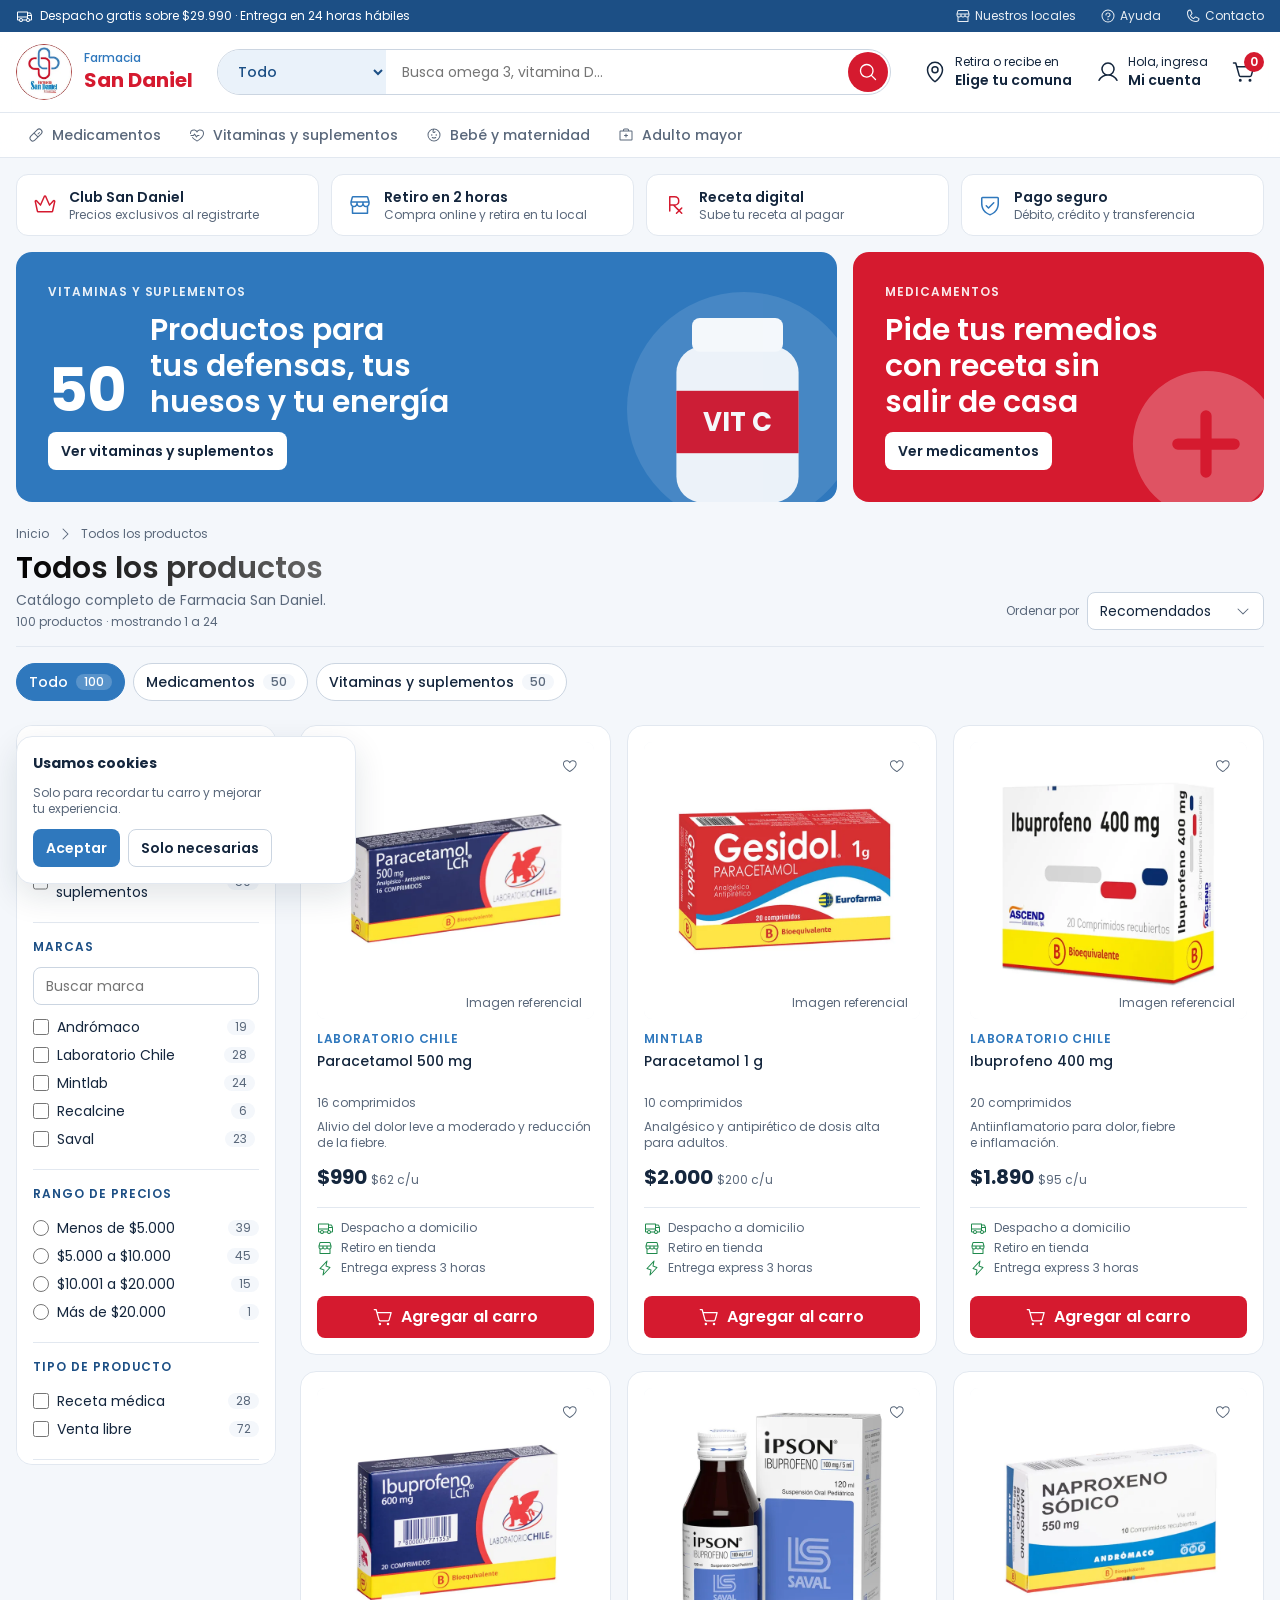
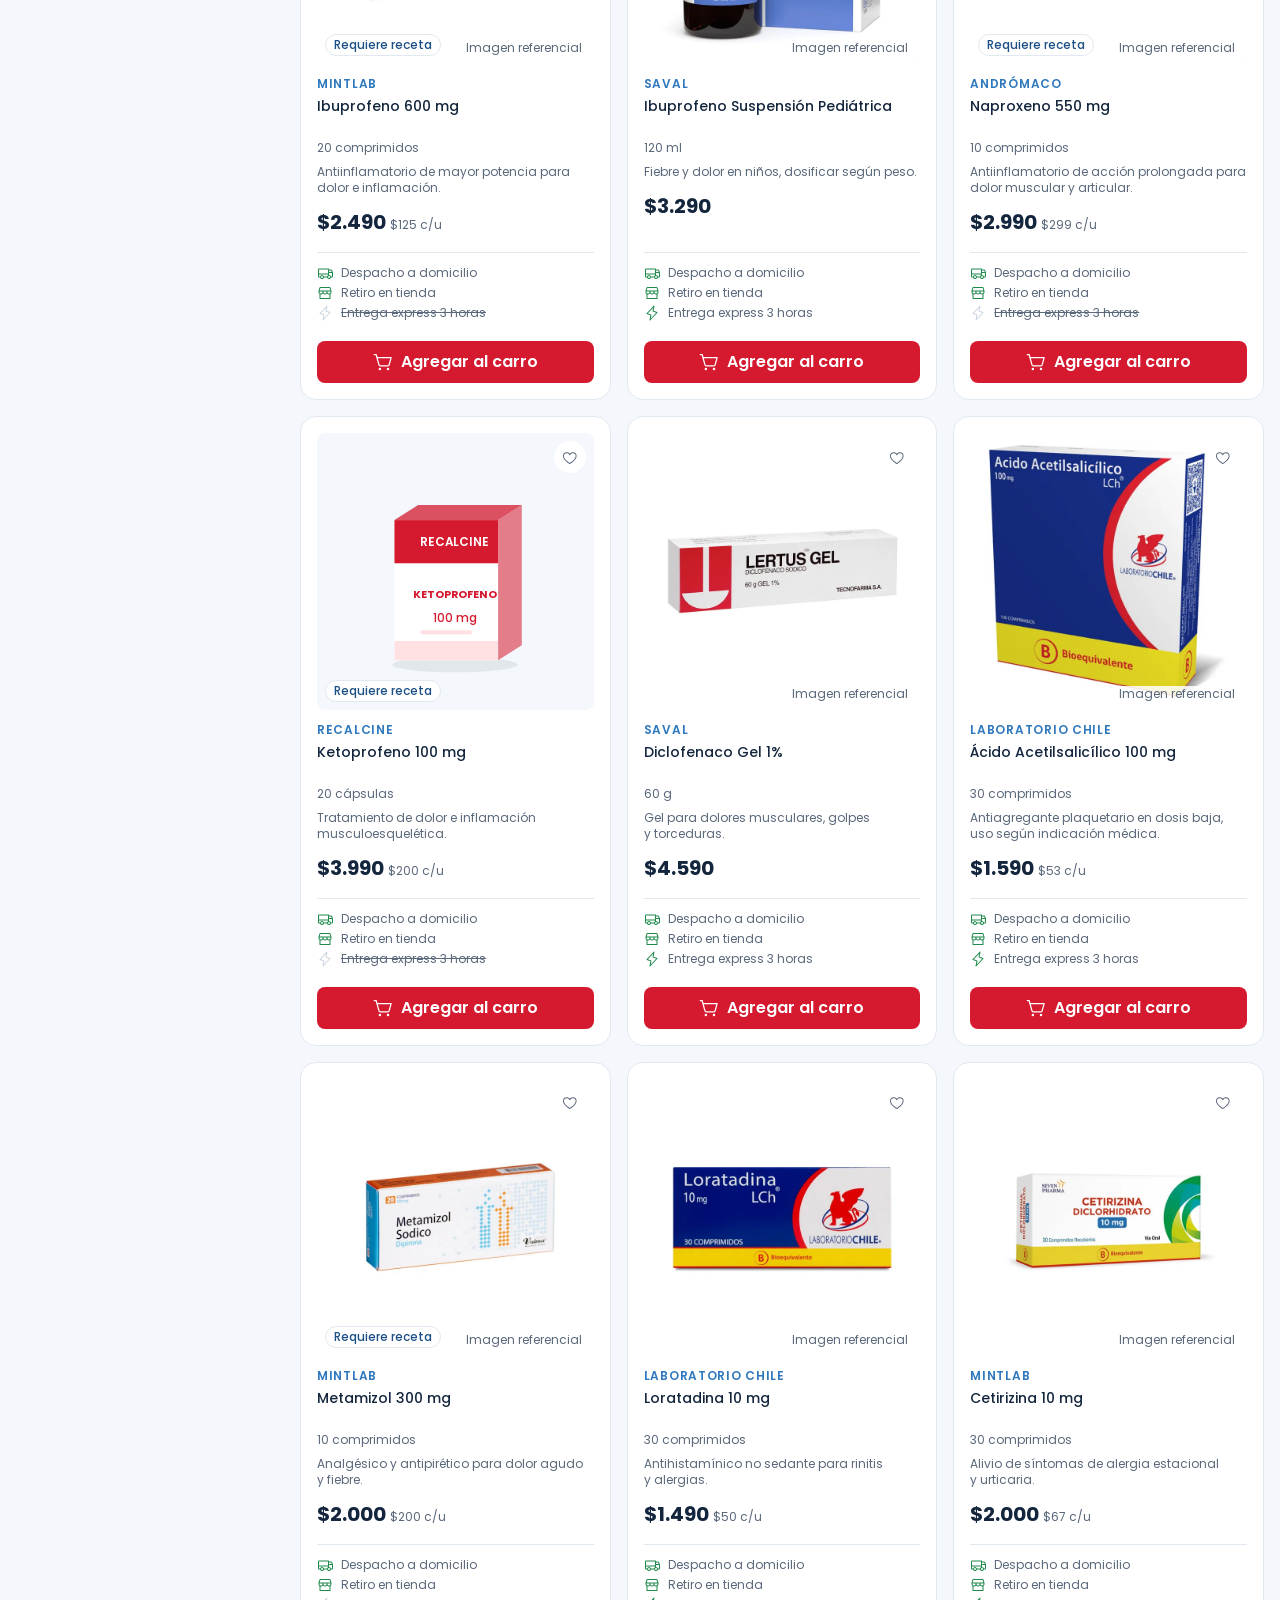
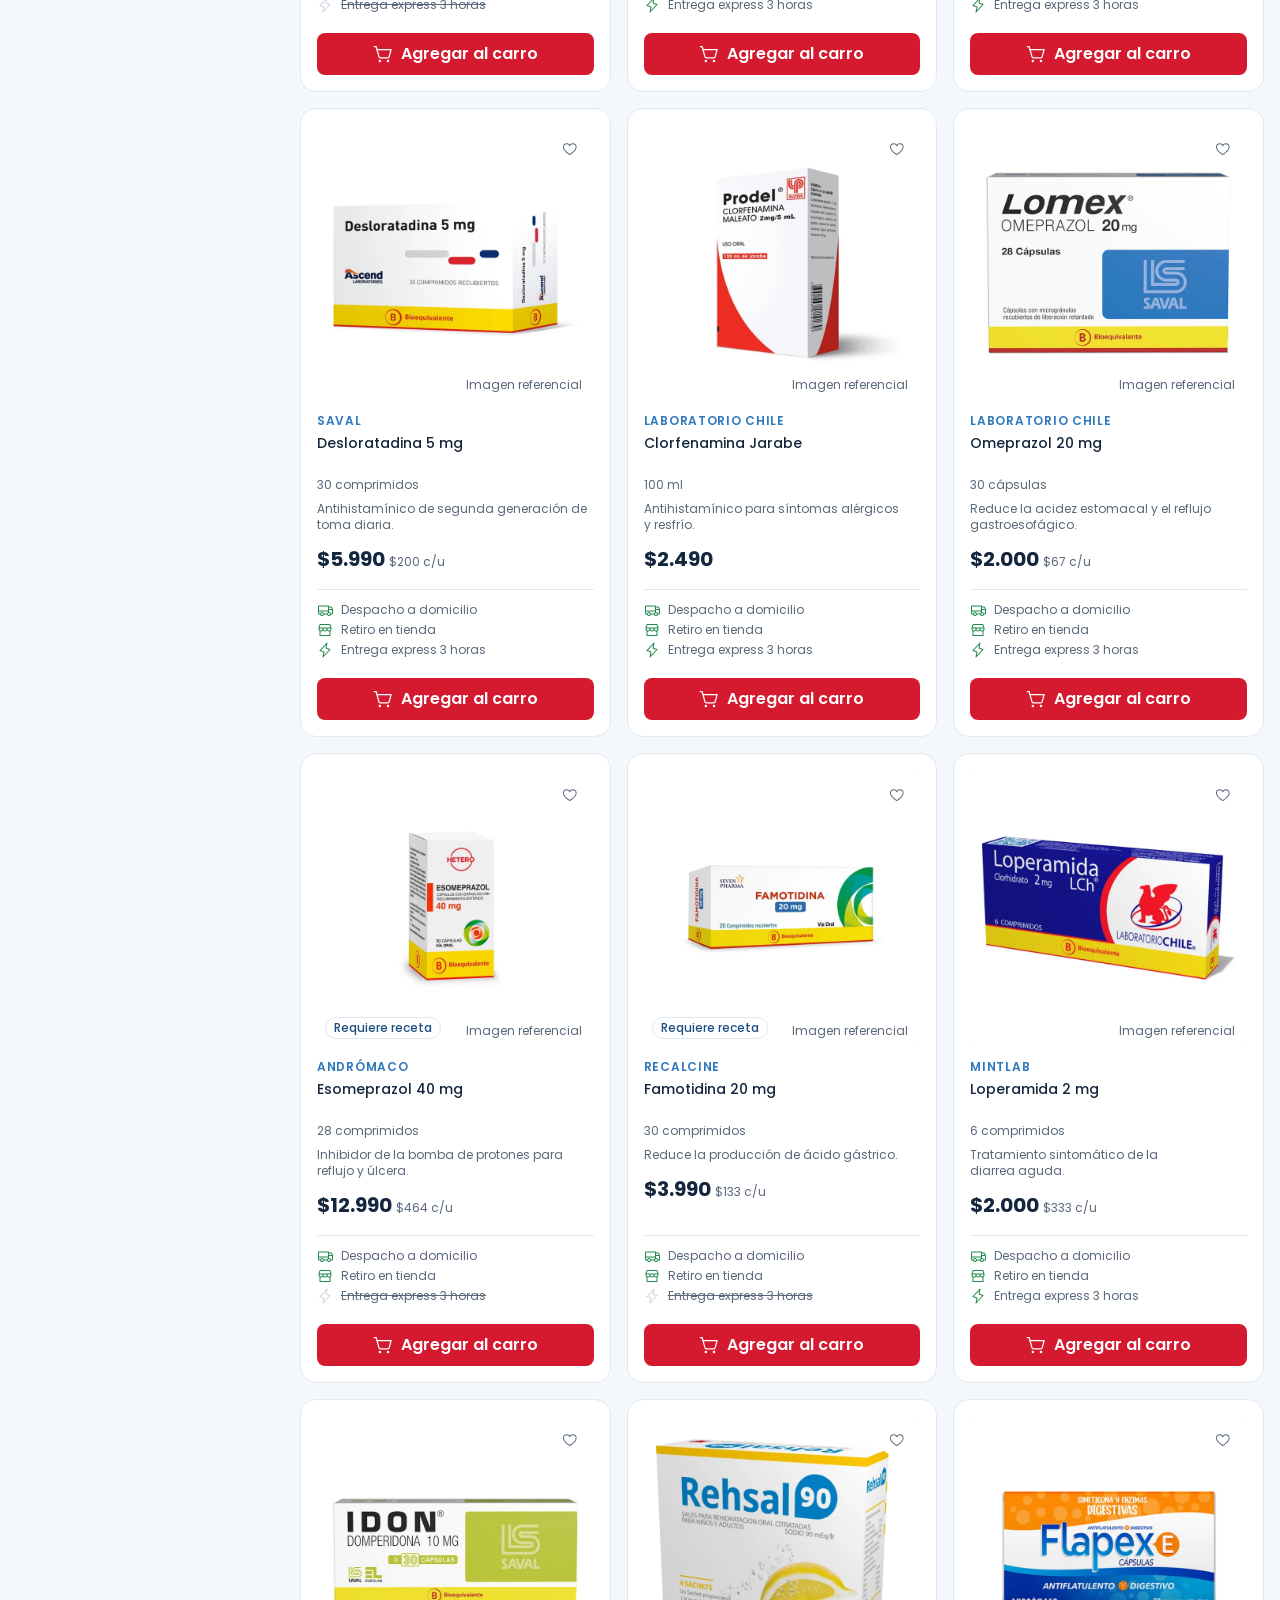
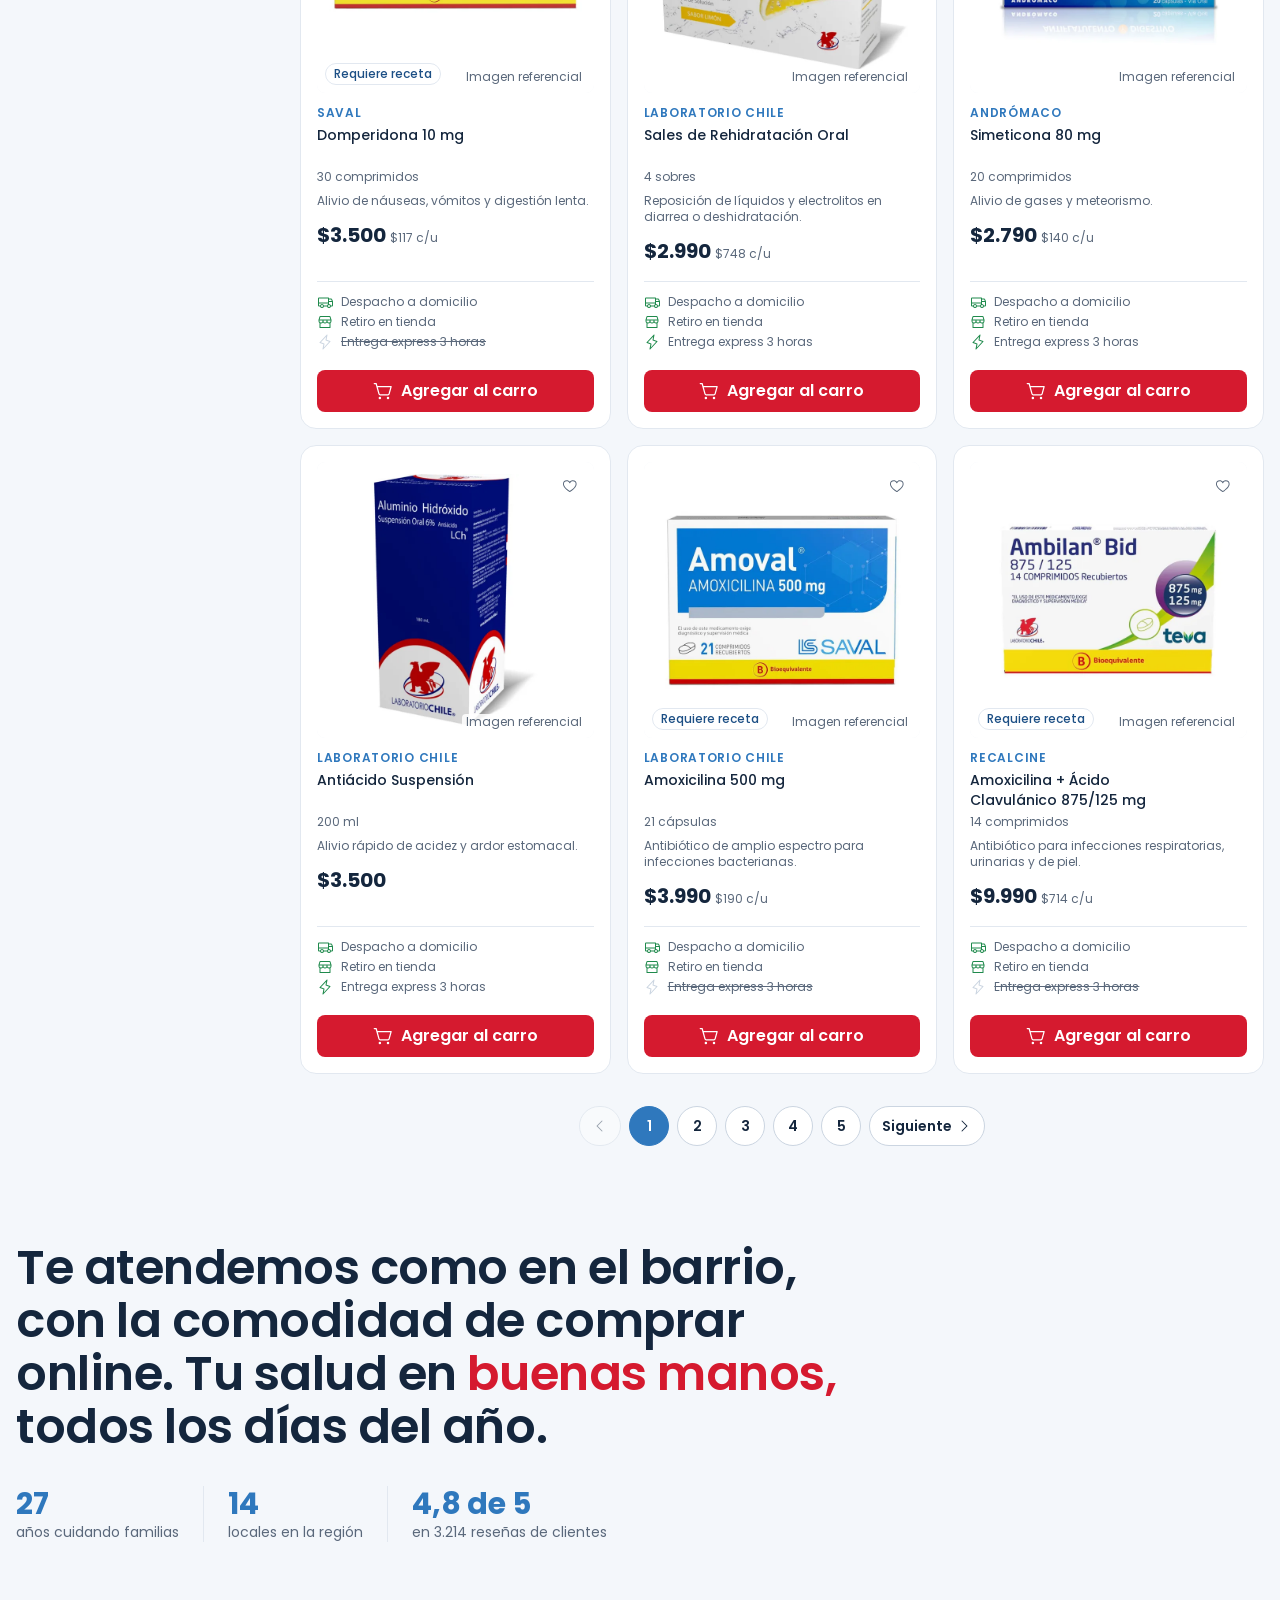
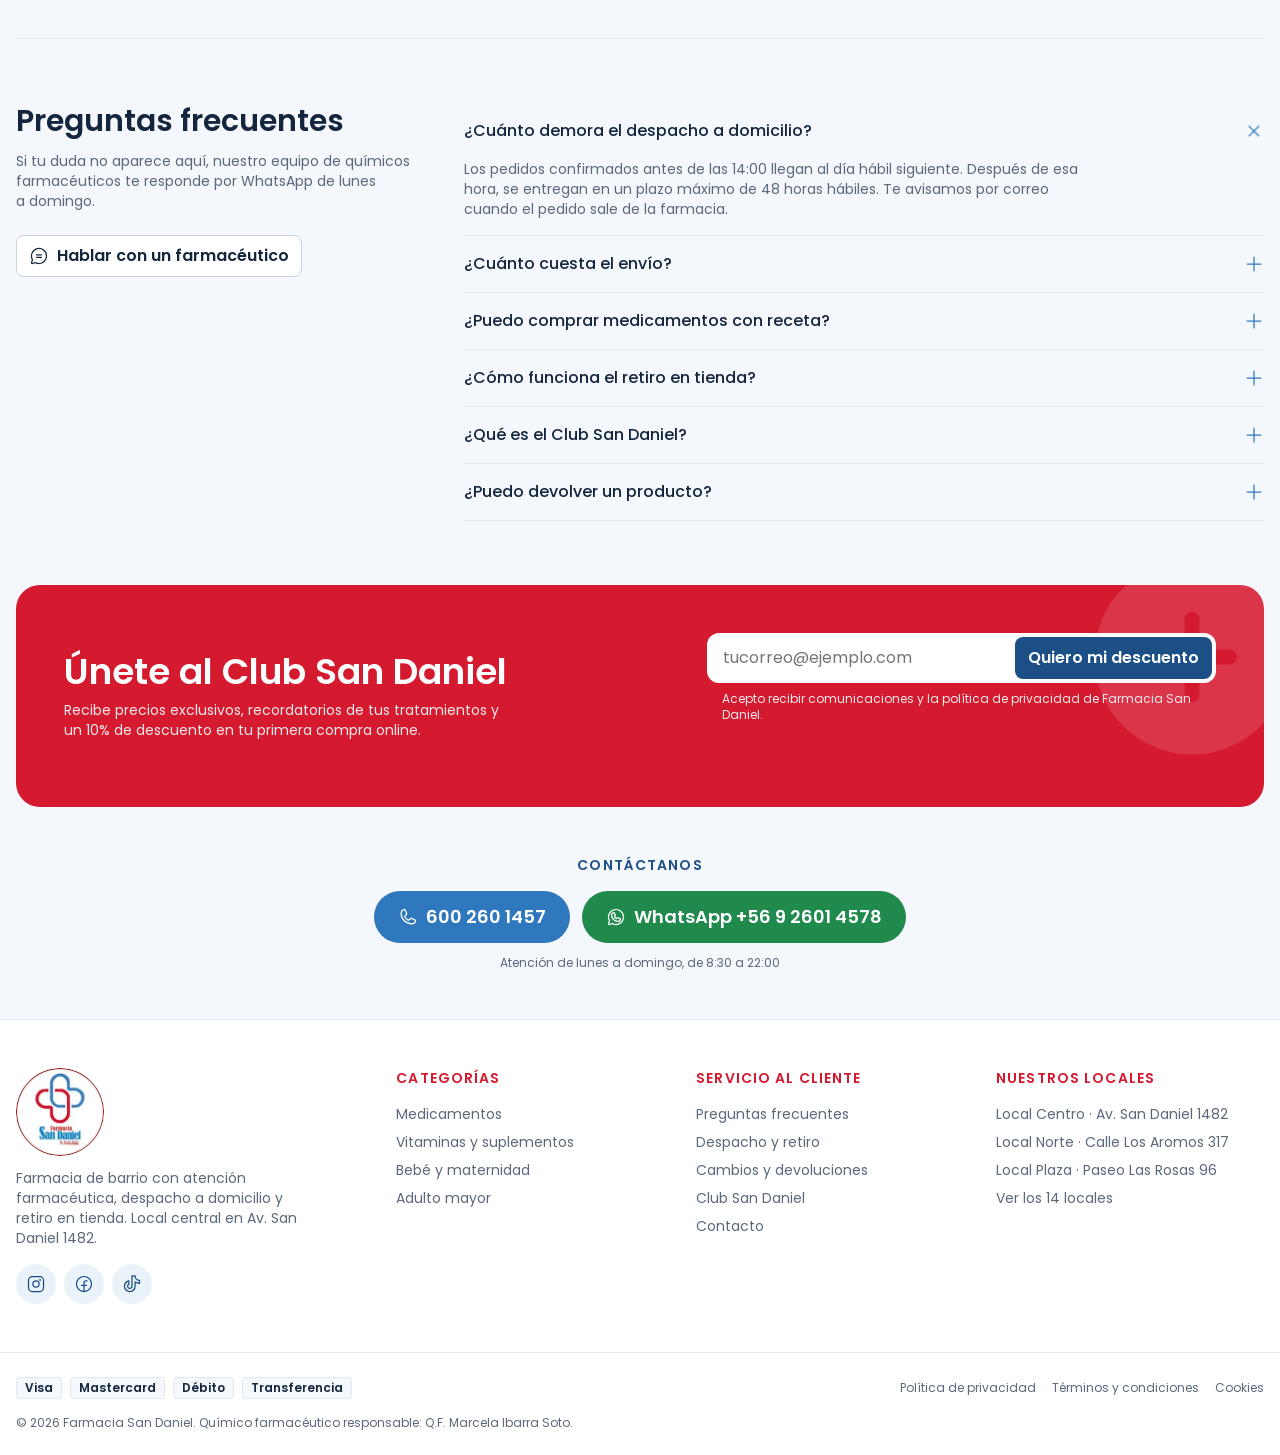
==== commit e28f58ff: "Fotos reales de 84 productos Fotos referenciales de farmacias chilenas (Farmacias Ahumada y Dr. Simi" ====
--- a/index.html
+++ b/index.html
@@ -172,6 +172,10 @@
 .card-media{position:relative;aspect-ratio:1/1;border-radius:8px;background:var(--bg);display:grid;place-items:center;overflow:hidden;max-width:100%}
 .card-media svg{width:78%;height:78%;transition:transform .5s var(--ease)}
 .card:hover .card-media svg{transform:scale(1.04)}
+.photo{position:absolute;inset:0;width:100%;height:100%;object-fit:contain;padding:12px;background:#fff;transition:transform .5s var(--ease)}
+.card:hover .card-media .photo{transform:scale(1.04)}
+.ref{position:absolute;right:8px;bottom:8px;font-size:12px;line-height:16px;color:var(--muted);background:rgba(255,255,255,.85);border-radius:4px;padding:0 4px}
+@media (max-width:560px){.ref{display:none}}
 .disc{position:absolute;top:8px;left:8px;background:var(--red);color:#fff;font-size:12px;line-height:16px;font-weight:600;padding:4px 8px;border-radius:9999px}
 .disc.low{background:var(--blue-dark)}
 .c-desc{font-size:12px;line-height:16px;color:var(--muted);display:-webkit-box;-webkit-line-clamp:2;-webkit-box-orient:vertical;overflow:hidden;margin-top:4px}
@@ -308,7 +312,8 @@
 .ship-bar .fill{height:100%;background:var(--blue);border-radius:9999px;transform-origin:left;transition:transform .5s var(--ease)}
 .drawer-b{flex:1;overflow:auto;padding:16px 24px;display:flex;flex-direction:column;gap:16px}
 .line-item{display:grid;grid-template-columns:64px 1fr auto;gap:12px;align-items:center}
-.line-item .thumb{width:64px;height:64px;border-radius:8px;background:var(--bg);display:grid;place-items:center}
+.line-item .thumb{position:relative;overflow:hidden;width:64px;height:64px;border-radius:8px;background:var(--bg);display:grid;place-items:center}
+.line-item .thumb .photo{padding:4px}
 .line-item .thumb svg{width:52px;height:52px}
 .line-item h4{font-size:14px;line-height:20px;font-weight:500;display:-webkit-box;-webkit-line-clamp:2;-webkit-box-orient:vertical;overflow:hidden}
 .line-item .meta{font-size:12px;line-height:16px;color:var(--muted)}
@@ -740,7 +745,7 @@
 const DEFAULT_SEC = 'todos';
 
 // Each product: sec is the section where it lives; also lists other sections where it appears, with its subcategory there
-const P = [{"id": "MED-001", "sec": "medicamentos", "cat": "Analgésicos", "also": null, "name": "Paracetamol 500 mg", "brand": "Laboratorio Chile", "pa": "Paracetamol", "pres": "16 comprimidos", "forma": "Comprimido", "desc": "Alivio del dolor leve a moderado y reducción de la fiebre.", "rx": false, "price": 990, "stock": 36, "min": 15, "units": 16, "unit": "comprimido", "shape": "box", "c": "#2F78BD", "c2": "#DCEBFA", "lbl": "PARACETAMOL", "dose": "500 mg", "badge": "16 u", "flags": []}, {"id": "MED-002", "sec": "medicamentos", "cat": "Analgésicos", "also": null, "name": "Paracetamol 1 g", "brand": "Mintlab", "pa": "Paracetamol", "pres": "10 comprimidos", "forma": "Comprimido", "desc": "Analgésico y antipirético de dosis alta para adultos.", "rx": false, "price": 2000, "stock": 78, "min": 15, "units": 10, "unit": "comprimido", "shape": "box", "c": "#2F78BD", "c2": "#DCEBFA", "lbl": "PARACETAMOL", "dose": "1 g", "badge": "10 u", "flags": []}, {"id": "MED-003", "sec": "medicamentos", "cat": "Antiinflamatorios", "also": null, "name": "Ibuprofeno 400 mg", "brand": "Laboratorio Chile", "pa": "Ibuprofeno", "pres": "20 comprimidos", "forma": "Comprimido recubierto", "desc": "Antiinflamatorio para dolor, fiebre e inflamación.", "rx": false, "price": 1890, "stock": 65, "min": 15, "units": 20, "unit": "comprimido", "shape": "box", "c": "#D51A2F", "c2": "#FFE1E4", "lbl": "IBUPROFENO", "dose": "400 mg", "badge": "20 u", "flags": []}, {"id": "MED-004", "sec": "medicamentos", "cat": "Antiinflamatorios", "also": null, "name": "Ibuprofeno 600 mg", "brand": "Mintlab", "pa": "Ibuprofeno", "pres": "20 comprimidos", "forma": "Comprimido recubierto", "desc": "Antiinflamatorio de mayor potencia para dolor e inflamación.", "rx": true, "price": 2490, "stock": 34, "min": 10, "units": 20, "unit": "comprimido", "shape": "box", "c": "#D51A2F", "c2": "#FFE1E4", "lbl": "IBUPROFENO", "dose": "600 mg", "badge": "20 u", "flags": []}, {"id": "MED-005", "sec": "medicamentos", "cat": "Antiinflamatorios", "also": {"bebe-y-maternidad": "Niños"}, "name": "Ibuprofeno Suspensión Pediátrica", "brand": "Saval", "pa": "Ibuprofeno", "pres": "120 ml", "forma": "Suspensión oral", "desc": "Fiebre y dolor en niños, dosificar según peso.", "rx": false, "price": 3290, "stock": 147, "min": 15, "units": 1, "unit": null, "shape": "bottle", "c": "#D51A2F", "c2": "#FFE1E4", "lbl": "IBUPROFENO", "dose": "100 mg/5 ml", "badge": "120 ml", "flags": []}, {"id": "MED-006", "sec": "medicamentos", "cat": "Antiinflamatorios", "also": null, "name": "Naproxeno 550 mg", "brand": "Andrómaco", "pa": "Naproxeno sódico", "pres": "10 comprimidos", "forma": "Comprimido recubierto", "desc": "Antiinflamatorio de acción prolongada para dolor muscular y articular.", "rx": true, "price": 2990, "stock": 116, "min": 10, "units": 10, "unit": "comprimido", "shape": "box", "c": "#D51A2F", "c2": "#FFE1E4", "lbl": "NAPROXENO", "dose": "550 mg", "badge": "10 u", "flags": []}, {"id": "MED-007", "sec": "medicamentos", "cat": "Antiinflamatorios", "also": null, "name": "Ketoprofeno 100 mg", "brand": "Recalcine", "pa": "Ketoprofeno", "pres": "20 cápsulas", "forma": "Cápsula", "desc": "Tratamiento de dolor e inflamación musculoesquelética.", "rx": true, "price": 3990, "stock": 15, "min": 10, "units": 20, "unit": "cápsula", "shape": "box", "c": "#D51A2F", "c2": "#FFE1E4", "lbl": "KETOPROFENO", "dose": "100 mg", "badge": "20 u", "flags": []}, {"id": "MED-008", "sec": "medicamentos", "cat": "Antiinflamatorios", "also": null, "name": "Diclofenaco Gel 1%", "brand": "Saval", "pa": "Diclofenaco dietilamina", "pres": "60 g", "forma": "Gel tópico", "desc": "Gel para dolores musculares, golpes y torceduras.", "rx": false, "price": 4590, "stock": 63, "min": 15, "units": 1, "unit": null, "shape": "tube", "c": "#D51A2F", "c2": "#FFE1E4", "lbl": "DICLOFENACO", "dose": "1%", "badge": "60 g", "flags": []}, {"id": "MED-009", "sec": "medicamentos", "cat": "Cardiovascular", "also": {"adulto-mayor": "Corazón"}, "name": "Ácido Acetilsalicílico 100 mg", "brand": "Laboratorio Chile", "pa": "Ácido acetilsalicílico", "pres": "30 comprimidos", "forma": "Comprimido", "desc": "Antiagregante plaquetario en dosis baja, uso según indicación médica.", "rx": false, "price": 1590, "stock": 137, "min": 15, "units": 30, "unit": "comprimido", "shape": "box", "c": "#1E9AA0", "c2": "#D9F3F3", "lbl": "AAS 100", "dose": "100 mg", "badge": "30 u", "flags": []}, {"id": "MED-010", "sec": "medicamentos", "cat": "Analgésicos", "also": null, "name": "Metamizol 300 mg", "brand": "Mintlab", "pa": "Metamizol sódico", "pres": "10 comprimidos", "forma": "Comprimido", "desc": "Analgésico y antipirético para dolor agudo y fiebre.", "rx": true, "price": 2000, "stock": 14, "min": 10, "units": 10, "unit": "comprimido", "shape": "box", "c": "#2F78BD", "c2": "#DCEBFA", "lbl": "METAMIZOL", "dose": "300 mg", "badge": "10 u", "flags": []}, {"id": "MED-011", "sec": "medicamentos", "cat": "Antialérgicos", "also": null, "name": "Loratadina 10 mg", "brand": "Laboratorio Chile", "pa": "Loratadina", "pres": "30 comprimidos", "forma": "Comprimido", "desc": "Antihistamínico no sedante para rinitis y alergias.", "rx": false, "price": 1490, "stock": 58, "min": 15, "units": 30, "unit": "comprimido", "shape": "box", "c": "#E8772E", "c2": "#FFEBDC", "lbl": "LORATADINA", "dose": "10 mg", "badge": "30 u", "flags": []}, {"id": "MED-012", "sec": "medicamentos", "cat": "Antialérgicos", "also": null, "name": "Cetirizina 10 mg", "brand": "Mintlab", "pa": "Cetirizina diclorhidrato", "pres": "30 comprimidos", "forma": "Comprimido recubierto", "desc": "Alivio de síntomas de alergia estacional y urticaria.", "rx": false, "price": 2000, "stock": 147, "min": 15, "units": 30, "unit": "comprimido", "shape": "box", "c": "#E8772E", "c2": "#FFEBDC", "lbl": "CETIRIZINA", "dose": "10 mg", "badge": "30 u", "flags": []}, {"id": "MED-013", "sec": "medicamentos", "cat": "Antialérgicos", "also": null, "name": "Desloratadina 5 mg", "brand": "Saval", "pa": "Desloratadina", "pres": "30 comprimidos", "forma": "Comprimido recubierto", "desc": "Antihistamínico de segunda generación de toma diaria.", "rx": false, "price": 5990, "stock": 64, "min": 15, "units": 30, "unit": "comprimido", "shape": "box", "c": "#E8772E", "c2": "#FFEBDC", "lbl": "DESLORATADINA", "dose": "5 mg", "badge": "30 u", "flags": []}, {"id": "MED-014", "sec": "medicamentos", "cat": "Antialérgicos", "also": null, "name": "Clorfenamina Jarabe", "brand": "Laboratorio Chile", "pa": "Clorfenamina maleato", "pres": "100 ml", "forma": "Jarabe", "desc": "Antihistamínico para síntomas alérgicos y resfrío.", "rx": false, "price": 2490, "stock": 79, "min": 15, "units": 1, "unit": null, "shape": "bottle", "c": "#E8772E", "c2": "#FFEBDC", "lbl": "CLORFENAMINA", "dose": "2 mg/5 ml", "badge": "100 ml", "flags": []}, {"id": "MED-015", "sec": "medicamentos", "cat": "Gastrointestinal", "also": null, "name": "Omeprazol 20 mg", "brand": "Laboratorio Chile", "pa": "Omeprazol", "pres": "30 cápsulas", "forma": "Cápsula", "desc": "Reduce la acidez estomacal y el reflujo gastroesofágico.", "rx": false, "price": 2000, "stock": 48, "min": 15, "units": 30, "unit": "cápsula", "shape": "box", "c": "#2E9E62", "c2": "#DFF4E8", "lbl": "OMEPRAZOL", "dose": "20 mg", "badge": "30 u", "flags": []}, {"id": "MED-016", "sec": "medicamentos", "cat": "Gastrointestinal", "also": null, "name": "Esomeprazol 40 mg", "brand": "Andrómaco", "pa": "Esomeprazol", "pres": "28 comprimidos", "forma": "Comprimido recubierto", "desc": "Inhibidor de la bomba de protones para reflujo y úlcera.", "rx": true, "price": 12990, "stock": 116, "min": 10, "units": 28, "unit": "comprimido", "shape": "box", "c": "#2E9E62", "c2": "#DFF4E8", "lbl": "ESOMEPRAZOL", "dose": "40 mg", "badge": "28 u", "flags": []}, {"id": "MED-017", "sec": "medicamentos", "cat": "Gastrointestinal", "also": null, "name": "Famotidina 20 mg", "brand": "Recalcine", "pa": "Famotidina", "pres": "30 comprimidos", "forma": "Comprimido recubierto", "desc": "Reduce la producción de ácido gástrico.", "rx": true, "price": 3990, "stock": 79, "min": 10, "units": 30, "unit": "comprimido", "shape": "box", "c": "#2E9E62", "c2": "#DFF4E8", "lbl": "FAMOTIDINA", "dose": "20 mg", "badge": "30 u", "flags": []}, {"id": "MED-018", "sec": "medicamentos", "cat": "Gastrointestinal", "also": null, "name": "Loperamida 2 mg", "brand": "Mintlab", "pa": "Loperamida clorhidrato", "pres": "6 comprimidos", "forma": "Comprimido", "desc": "Tratamiento sintomático de la diarrea aguda.", "rx": false, "price": 2000, "stock": 63, "min": 15, "units": 6, "unit": "comprimido", "shape": "box", "c": "#2E9E62", "c2": "#DFF4E8", "lbl": "LOPERAMIDA", "dose": "2 mg", "badge": "6 u", "flags": []}, {"id": "MED-019", "sec": "medicamentos", "cat": "Gastrointestinal", "also": null, "name": "Domperidona 10 mg", "brand": "Saval", "pa": "Domperidona", "pres": "30 comprimidos", "forma": "Comprimido", "desc": "Alivio de náuseas, vómitos y digestión lenta.", "rx": true, "price": 3500, "stock": 34, "min": 10, "units": 30, "unit": "comprimido", "shape": "box", "c": "#2E9E62", "c2": "#DFF4E8", "lbl": "DOMPERIDONA", "dose": "10 mg", "badge": "30 u", "flags": []}, {"id": "MED-020", "sec": "medicamentos", "cat": "Gastrointestinal", "also": null, "name": "Sales de Rehidratación Oral", "brand": "Laboratorio Chile", "pa": "Glucosa y electrolitos", "pres": "4 sobres", "forma": "Polvo para solución oral", "desc": "Reposición de líquidos y electrolitos en diarrea o deshidratación.", "rx": false, "price": 2990, "stock": 105, "min": 15, "units": 4, "unit": "sobre", "shape": "box", "c": "#2E9E62", "c2": "#DFF4E8", "lbl": "SUERO ORAL", "dose": "Fórmula OMS", "badge": "4 u", "flags": []}, {"id": "MED-021", "sec": "medicamentos", "cat": "Gastrointestinal", "also": null, "name": "Simeticona 80 mg", "brand": "Andrómaco", "pa": "Simeticona", "pres": "20 comprimidos", "forma": "Comprimido masticable", "desc": "Alivio de gases y meteorismo.", "rx": false, "price": 2790, "stock": 99, "min": 15, "units": 20, "unit": "comprimido", "shape": "box", "c": "#2E9E62", "c2": "#DFF4E8", "lbl": "SIMETICONA", "dose": "80 mg", "badge": "20 u", "flags": []}, {"id": "MED-022", "sec": "medicamentos", "cat": "Gastrointestinal", "also": null, "name": "Antiácido Suspensión", "brand": "Laboratorio Chile", "pa": "Hidróxido de aluminio + hidróxido de magnesio", "pres": "200 ml", "forma": "Suspensión oral", "desc": "Alivio rápido de acidez y ardor estomacal.", "rx": false, "price": 3500, "stock": 75, "min": 15, "units": 1, "unit": null, "shape": "bottle", "c": "#2E9E62", "c2": "#DFF4E8", "lbl": "ANTIÁCIDO", "dose": "200 mg/200 mg por 5 ml", "badge": "200 ml", "flags": []}, {"id": "MED-023", "sec": "medicamentos", "cat": "Antibióticos", "also": null, "name": "Amoxicilina 500 mg", "brand": "Laboratorio Chile", "pa": "Amoxicilina", "pres": "21 cápsulas", "forma": "Cápsula", "desc": "Antibiótico de amplio espectro para infecciones bacterianas.", "rx": true, "price": 3990, "stock": 125, "min": 10, "units": 21, "unit": "cápsula", "shape": "box", "c": "#7A4BB5", "c2": "#EEE5FA", "lbl": "AMOXICILINA", "dose": "500 mg", "badge": "21 u", "flags": []}, {"id": "MED-024", "sec": "medicamentos", "cat": "Antibióticos", "also": null, "name": "Amoxicilina + Ácido Clavulánico 875/125 mg", "brand": "Recalcine", "pa": "Amoxicilina + ácido clavulánico", "pres": "14 comprimidos", "forma": "Comprimido recubierto", "desc": "Antibiótico para infecciones respiratorias, urinarias y de piel.", "rx": true, "price": 9990, "stock": 39, "min": 10, "units": 14, "unit": "comprimido", "shape": "box", "c": "#7A4BB5", "c2": "#EEE5FA", "lbl": "AMOXI CLAV", "dose": "875 mg/125 mg", "badge": "14 u", "flags": []}, {"id": "MED-025", "sec": "medicamentos", "cat": "Antibióticos", "also": null, "name": "Azitromicina 500 mg", "brand": "Saval", "pa": "Azitromicina", "pres": "3 comprimidos", "forma": "Comprimido recubierto", "desc": "Antibiótico macrólido de tratamiento corto.", "rx": true, "price": 5000, "stock": 28, "min": 10, "units": 3, "unit": "comprimido", "shape": "box", "c": "#7A4BB5", "c2": "#EEE5FA", "lbl": "AZITROMICINA", "dose": "500 mg", "badge": "3 u", "flags": []}, {"id": "MED-026", "sec": "medicamentos", "cat": "Antibióticos", "also": null, "name": "Ciprofloxacino 500 mg", "brand": "Mintlab", "pa": "Ciprofloxacino", "pres": "14 comprimidos", "forma": "Comprimido recubierto", "desc": "Antibiótico para infecciones urinarias y gastrointestinales.", "rx": true, "price": 3990, "stock": 83, "min": 10, "units": 14, "unit": "comprimido", "shape": "box", "c": "#7A4BB5", "c2": "#EEE5FA", "lbl": "CIPROFLOXACINO", "dose": "500 mg", "badge": "14 u", "flags": []}, {"id": "MED-027", "sec": "medicamentos", "cat": "Antibióticos", "also": null, "name": "Cefadroxilo 500 mg", "brand": "Andrómaco", "pa": "Cefadroxilo", "pres": "16 cápsulas", "forma": "Cápsula", "desc": "Cefalosporina para infecciones de piel y vías respiratorias.", "rx": true, "price": 5990, "stock": 100, "min": 10, "units": 16, "unit": "cápsula", "shape": "box", "c": "#7A4BB5", "c2": "#EEE5FA", "lbl": "CEFADROXILO", "dose": "500 mg", "badge": "16 u", "flags": []}, {"id": "MED-028", "sec": "medicamentos", "cat": "Antibióticos", "also": null, "name": "Nitrofurantoína 100 mg", "brand": "Laboratorio Chile", "pa": "Nitrofurantoína", "pres": "20 cápsulas", "forma": "Cápsula", "desc": "Antibiótico para infecciones urinarias.", "rx": true, "price": 5000, "stock": 57, "min": 10, "units": 20, "unit": "cápsula", "shape": "box", "c": "#7A4BB5", "c2": "#EEE5FA", "lbl": "NITROFURANTOÍNA", "dose": "100 mg", "badge": "20 u", "flags": []}, {"id": "MED-029", "sec": "medicamentos", "cat": "Cardiovascular", "also": null, "name": "Losartán 50 mg", "brand": "Laboratorio Chile", "pa": "Losartán potásico", "pres": "30 comprimidos", "forma": "Comprimido recubierto", "desc": "Antihipertensivo para el control de la presión arterial.", "rx": true, "price": 2000, "stock": 25, "min": 10, "units": 30, "unit": "comprimido", "shape": "box", "c": "#1E9AA0", "c2": "#D9F3F3", "lbl": "LOSARTÁN", "dose": "50 mg", "badge": "30 u", "flags": []}, {"id": "MED-030", "sec": "medicamentos", "cat": "Cardiovascular", "also": null, "name": "Enalapril 10 mg", "brand": "Mintlab", "pa": "Enalapril maleato", "pres": "30 comprimidos", "forma": "Comprimido", "desc": "Antihipertensivo e insuficiencia cardíaca.", "rx": true, "price": 1490, "stock": 66, "min": 10, "units": 30, "unit": "comprimido", "shape": "box", "c": "#1E9AA0", "c2": "#D9F3F3", "lbl": "ENALAPRIL", "dose": "10 mg", "badge": "30 u", "flags": []}, {"id": "MED-031", "sec": "medicamentos", "cat": "Cardiovascular", "also": null, "name": "Amlodipino 5 mg", "brand": "Recalcine", "pa": "Amlodipino besilato", "pres": "30 comprimidos", "forma": "Comprimido", "desc": "Bloqueador de canales de calcio para hipertensión.", "rx": true, "price": 2000, "stock": 28, "min": 10, "units": 30, "unit": "comprimido", "shape": "box", "c": "#1E9AA0", "c2": "#D9F3F3", "lbl": "AMLODIPINO", "dose": "5 mg", "badge": "30 u", "flags": []}, {"id": "MED-032", "sec": "medicamentos", "cat": "Cardiovascular", "also": null, "name": "Atorvastatina 20 mg", "brand": "Saval", "pa": "Atorvastatina cálcica", "pres": "30 comprimidos", "forma": "Comprimido recubierto", "desc": "Reduce el colesterol LDL y los triglicéridos.", "rx": true, "price": 3990, "stock": 33, "min": 10, "units": 30, "unit": "comprimido", "shape": "box", "c": "#1E9AA0", "c2": "#D9F3F3", "lbl": "ATORVASTATINA", "dose": "20 mg", "badge": "30 u", "flags": []}, {"id": "MED-033", "sec": "medicamentos", "cat": "Diabetes", "also": null, "name": "Metformina 850 mg", "brand": "Laboratorio Chile", "pa": "Metformina clorhidrato", "pres": "30 comprimidos", "forma": "Comprimido recubierto", "desc": "Control de la glicemia en diabetes tipo 2.", "rx": true, "price": 2000, "stock": 79, "min": 10, "units": 30, "unit": "comprimido", "shape": "box", "c": "#E6A817", "c2": "#FFF4D6", "lbl": "METFORMINA", "dose": "850 mg", "badge": "30 u", "flags": []}, {"id": "MED-034", "sec": "medicamentos", "cat": "Endocrino", "also": null, "name": "Levotiroxina 100 mcg", "brand": "Andrómaco", "pa": "Levotiroxina sódica", "pres": "30 comprimidos", "forma": "Comprimido", "desc": "Reemplazo de hormona tiroidea en hipotiroidismo.", "rx": true, "price": 2990, "stock": 101, "min": 10, "units": 30, "unit": "comprimido", "shape": "box", "c": "#1C4F85", "c2": "#DCEBFA", "lbl": "LEVOTIROXINA", "dose": "100 mcg", "badge": "30 u", "flags": []}, {"id": "MED-035", "sec": "medicamentos", "cat": "Respiratorio", "also": null, "name": "Salbutamol Inhalador", "brand": "Laboratorio Chile", "pa": "Salbutamol", "pres": "200 dosis", "forma": "Aerosol para inhalación", "desc": "Broncodilatador de acción rápida para asma y broncoespasmo.", "rx": true, "price": 5000, "stock": 102, "min": 10, "units": 1, "unit": null, "shape": "bottle", "c": "#D9488B", "c2": "#FFE3EF", "lbl": "SALBUTAMOL", "dose": "100 mcg/dosis", "badge": "200 dosis", "flags": []}, {"id": "MED-036", "sec": "medicamentos", "cat": "Respiratorio", "also": null, "name": "Ambroxol Jarabe Adulto", "brand": "Mintlab", "pa": "Ambroxol clorhidrato", "pres": "120 ml", "forma": "Jarabe", "desc": "Mucolítico que facilita la expectoración.", "rx": false, "price": 3500, "stock": 61, "min": 15, "units": 1, "unit": null, "shape": "bottle", "c": "#D9488B", "c2": "#FFE3EF", "lbl": "AMBROXOL", "dose": "30 mg/5 ml", "badge": "120 ml", "flags": []}, {"id": "MED-037", "sec": "medicamentos", "cat": "Respiratorio", "also": null, "name": "Acetilcisteína 600 mg", "brand": "Saval", "pa": "Acetilcisteína", "pres": "10 comprimidos", "forma": "Comprimido efervescente", "desc": "Mucolítico para tos con flema.", "rx": false, "price": 5990, "stock": 76, "min": 15, "units": 10, "unit": "comprimido", "shape": "tube", "c": "#D9488B", "c2": "#FFE3EF", "lbl": "ACETILCISTEÍNA", "dose": "600 mg", "badge": "10 u", "flags": []}, {"id": "MED-038", "sec": "medicamentos", "cat": "Respiratorio", "also": null, "name": "Dextrometorfano Jarabe", "brand": "Laboratorio Chile", "pa": "Dextrometorfano bromhidrato", "pres": "120 ml", "forma": "Jarabe", "desc": "Antitusivo para tos seca e irritativa.", "rx": false, "price": 3990, "stock": 26, "min": 15, "units": 1, "unit": null, "shape": "bottle", "c": "#D9488B", "c2": "#FFE3EF", "lbl": "DEXTROMETORFANO", "dose": "15 mg/5 ml", "badge": "120 ml", "flags": []}, {"id": "MED-039", "sec": "medicamentos", "cat": "Respiratorio", "also": null, "name": "Fluticasona Spray Nasal", "brand": "Recalcine", "pa": "Fluticasona propionato", "pres": "120 dosis", "forma": "Spray nasal", "desc": "Corticoide nasal para rinitis alérgica.", "rx": true, "price": 8990, "stock": 51, "min": 10, "units": 1, "unit": null, "shape": "bottle", "c": "#D9488B", "c2": "#FFE3EF", "lbl": "FLUTICASONA", "dose": "50 mcg/dosis", "badge": "120 dosis", "flags": []}, {"id": "MED-040", "sec": "medicamentos", "cat": "Dermatológicos", "also": null, "name": "Clotrimazol Crema 1%", "brand": "Laboratorio Chile", "pa": "Clotrimazol", "pres": "20 g", "forma": "Crema", "desc": "Antifúngico tópico para pie de atleta y micosis cutáneas.", "rx": false, "price": 2490, "stock": 70, "min": 15, "units": 1, "unit": null, "shape": "tube", "c": "#8A5A3C", "c2": "#F4E7DE", "lbl": "CLOTRIMAZOL", "dose": "1%", "badge": "20 g", "flags": []}, {"id": "MED-041", "sec": "medicamentos", "cat": "Dermatológicos", "also": null, "name": "Hidrocortisona Crema 1%", "brand": "Mintlab", "pa": "Hidrocortisona acetato", "pres": "15 g", "forma": "Crema", "desc": "Alivio de picazón e inflamación leve de la piel.", "rx": false, "price": 2990, "stock": 126, "min": 15, "units": 1, "unit": null, "shape": "tube", "c": "#8A5A3C", "c2": "#F4E7DE", "lbl": "HIDROCORTISONA", "dose": "1%", "badge": "15 g", "flags": []}, {"id": "MED-042", "sec": "medicamentos", "cat": "Dermatológicos", "also": null, "name": "Mupirocina Ungüento 2%", "brand": "Saval", "pa": "Mupirocina", "pres": "15 g", "forma": "Ungüento", "desc": "Antibiótico tópico para infecciones cutáneas.", "rx": true, "price": 5990, "stock": 77, "min": 10, "units": 1, "unit": null, "shape": "tube", "c": "#8A5A3C", "c2": "#F4E7DE", "lbl": "MUPIROCINA", "dose": "2%", "badge": "15 g", "flags": []}, {"id": "MED-043", "sec": "medicamentos", "cat": "Dermatológicos", "also": null, "name": "Aciclovir Crema 5%", "brand": "Laboratorio Chile", "pa": "Aciclovir", "pres": "5 g", "forma": "Crema", "desc": "Antiviral tópico para herpes labial.", "rx": false, "price": 3500, "stock": 150, "min": 15, "units": 1, "unit": null, "shape": "tube", "c": "#8A5A3C", "c2": "#F4E7DE", "lbl": "ACICLOVIR", "dose": "5%", "badge": "5 g", "flags": []}, {"id": "MED-044", "sec": "medicamentos", "cat": "Dermatológicos", "also": null, "name": "Betametasona Crema 0,05%", "brand": "Andrómaco", "pa": "Betametasona dipropionato", "pres": "15 g", "forma": "Crema", "desc": "Corticoide tópico para dermatitis y eczema.", "rx": true, "price": 3990, "stock": 91, "min": 10, "units": 1, "unit": null, "shape": "tube", "c": "#8A5A3C", "c2": "#F4E7DE", "lbl": "BETAMETASONA", "dose": "0,05%", "badge": "15 g", "flags": []}, {"id": "MED-045", "sec": "medicamentos", "cat": "Oftalmológicos", "also": {"adulto-mayor": "Ojos"}, "name": "Lágrimas Artificiales", "brand": "Saval", "pa": "Hipromelosa", "pres": "15 ml", "forma": "Solución oftálmica", "desc": "Lubricante ocular para ojo seco.", "rx": false, "price": 3990, "stock": 66, "min": 15, "units": 1, "unit": null, "shape": "bottle", "c": "#2F78BD", "c2": "#DCEBFA", "lbl": "LÁGRIMAS", "dose": "0,3%", "badge": "15 ml", "flags": []}, {"id": "MED-046", "sec": "medicamentos", "cat": "Sistema nervioso", "also": null, "name": "Sertralina 50 mg", "brand": "Recalcine", "pa": "Sertralina clorhidrato", "pres": "30 comprimidos", "forma": "Comprimido recubierto", "desc": "Antidepresivo ISRS, uso bajo control médico.", "rx": true, "price": 5000, "stock": 88, "min": 10, "units": 30, "unit": "comprimido", "shape": "box", "c": "#D51A2F", "c2": "#FFE1E4", "lbl": "SERTRALINA", "dose": "50 mg", "badge": "30 u", "flags": []}, {"id": "MED-047", "sec": "medicamentos", "cat": "Gastrointestinal", "also": null, "name": "Ondansetrón 8 mg", "brand": "Andrómaco", "pa": "Ondansetrón", "pres": "10 comprimidos", "forma": "Comprimido recubierto", "desc": "Prevención de náuseas y vómitos.", "rx": true, "price": 5990, "stock": 76, "min": 10, "units": 10, "unit": "comprimido", "shape": "box", "c": "#2E9E62", "c2": "#DFF4E8", "lbl": "ONDANSETRÓN", "dose": "8 mg", "badge": "10 u", "flags": []}, {"id": "MED-048", "sec": "medicamentos", "cat": "Urología", "also": {"adulto-mayor": "Próstata"}, "name": "Tamsulosina 0,4 mg", "brand": "Saval", "pa": "Tamsulosina clorhidrato", "pres": "30 cápsulas", "forma": "Cápsula de liberación prolongada", "desc": "Tratamiento de síntomas de hiperplasia prostática benigna.", "rx": true, "price": 6990, "stock": 62, "min": 10, "units": 30, "unit": "cápsula", "shape": "box", "c": "#1E9AA0", "c2": "#D9F3F3", "lbl": "TAMSULOSINA", "dose": "0,4 mg", "badge": "30 u", "flags": []}, {"id": "MED-049", "sec": "medicamentos", "cat": "Antifúngicos", "also": null, "name": "Fluconazol 150 mg", "brand": "Laboratorio Chile", "pa": "Fluconazol", "pres": "1 cápsula", "forma": "Cápsula", "desc": "Antifúngico oral de dosis única para candidiasis.", "rx": true, "price": 2000, "stock": 88, "min": 10, "units": 1, "unit": "cápsula", "shape": "box", "c": "#E8772E", "c2": "#FFEBDC", "lbl": "FLUCONAZOL", "dose": "150 mg", "badge": "1 cápsula", "flags": []}, {"id": "MED-050", "sec": "medicamentos", "cat": "Corticoides", "also": null, "name": "Prednisona 20 mg", "brand": "Mintlab", "pa": "Prednisona", "pres": "10 comprimidos", "forma": "Comprimido", "desc": "Corticoide oral para procesos inflamatorios y alérgicos.", "rx": true, "price": 2490, "stock": 135, "min": 10, "units": 10, "unit": "comprimido", "shape": "box", "c": "#2E9E62", "c2": "#DFF4E8", "lbl": "PREDNISONA", "dose": "20 mg", "badge": "10 u", "flags": []}, {"id": "VIT-001", "sec": "vitaminas-y-suplementos", "cat": "Vitamina C", "also": null, "name": "Vitamina C 1000 mg Efervescente", "brand": "Andrómaco", "pa": "Ácido ascórbico", "pres": "10 comprimidos", "forma": "Comprimido efervescente", "desc": "Apoyo al sistema inmune, sabor naranja.", "rx": false, "price": 3990, "stock": 125, "min": 15, "units": 10, "unit": "comprimido", "shape": "tube", "c": "#7A4BB5", "c2": "#EEE5FA", "lbl": "VITAMINA C", "dose": "1000 mg", "badge": "10 u", "flags": []}, {"id": "VIT-002", "sec": "vitaminas-y-suplementos", "cat": "Vitamina C", "also": null, "name": "Vitamina C 500 mg Masticable", "brand": "Mintlab", "pa": "Ácido ascórbico", "pres": "60 comprimidos", "forma": "Comprimido masticable", "desc": "Vitamina C masticable para consumo diario.", "rx": false, "price": 5990, "stock": 75, "min": 15, "units": 60, "unit": "comprimido", "shape": "bottle", "c": "#7A4BB5", "c2": "#EEE5FA", "lbl": "VITAMINA C", "dose": "500 mg", "badge": "60 u", "flags": []}, {"id": "VIT-003", "sec": "vitaminas-y-suplementos", "cat": "Vitamina C", "also": null, "name": "Vitamina C 1000 mg Liberación Prolongada", "brand": "Laboratorio Chile", "pa": "Ácido ascórbico", "pres": "30 comprimidos", "forma": "Comprimido de liberación prolongada", "desc": "Liberación gradual durante el día.", "rx": false, "price": 8000, "stock": 71, "min": 15, "units": 30, "unit": "comprimido", "shape": "bottle", "c": "#7A4BB5", "c2": "#EEE5FA", "lbl": "VITAMINA C", "dose": "1000 mg", "badge": "30 u", "flags": []}, {"id": "VIT-004", "sec": "vitaminas-y-suplementos", "cat": "Vitamina C", "also": null, "name": "Vitamina C + Zinc", "brand": "Saval", "pa": "Ácido ascórbico + zinc", "pres": "30 comprimidos", "forma": "Comprimido", "desc": "Combinación para reforzar las defensas.", "rx": false, "price": 5990, "stock": 145, "min": 15, "units": 30, "unit": "comprimido", "shape": "bottle", "c": "#7A4BB5", "c2": "#EEE5FA", "lbl": "VIT C + ZINC", "dose": "500 mg/10 mg", "badge": "30 u", "flags": []}, {"id": "VIT-005", "sec": "vitaminas-y-suplementos", "cat": "Vitamina C", "also": null, "name": "Vitamina C + D + Zinc Efervescente", "brand": "Andrómaco", "pa": "Ácido ascórbico + colecalciferol + zinc", "pres": "20 comprimidos", "forma": "Comprimido efervescente", "desc": "Triple acción para el sistema inmune.", "rx": false, "price": 6990, "stock": 117, "min": 15, "units": 20, "unit": "comprimido", "shape": "tube", "c": "#7A4BB5", "c2": "#EEE5FA", "lbl": "C + D + ZINC", "dose": "1000 mg/400 UI/10 mg", "badge": "20 u", "flags": []}, {"id": "VIT-006", "sec": "vitaminas-y-suplementos", "cat": "Vitamina C", "also": {"bebe-y-maternidad": "Niños"}, "name": "Vitamina C Gomitas Infantil", "brand": "Mintlab", "pa": "Ácido ascórbico", "pres": "60 gomitas", "forma": "Gomita", "desc": "Vitamina C para niños en gomitas sabor frutilla.", "rx": false, "price": 6990, "stock": 110, "min": 15, "units": 60, "unit": "gomita", "shape": "jar", "c": "#7A4BB5", "c2": "#EEE5FA", "lbl": "VIT C KIDS", "dose": "125 mg", "badge": "60 u", "flags": []}, {"id": "VIT-007", "sec": "vitaminas-y-suplementos", "cat": "Vitamina D", "also": null, "name": "Vitamina D3 1000 UI", "brand": "Laboratorio Chile", "pa": "Colecalciferol", "pres": "60 cápsulas", "forma": "Cápsula blanda", "desc": "Contribuye a la salud ósea y a la absorción de calcio.", "rx": false, "price": 6990, "stock": 64, "min": 15, "units": 60, "unit": "cápsula", "shape": "bottle", "c": "#E6A817", "c2": "#FFF4D6", "lbl": "VITAMINA D3", "dose": "1000 UI", "badge": "60 u", "flags": []}, {"id": "VIT-008", "sec": "vitaminas-y-suplementos", "cat": "Vitamina D", "also": null, "name": "Vitamina D3 5000 UI", "brand": "Saval", "pa": "Colecalciferol", "pres": "60 cápsulas", "forma": "Cápsula blanda", "desc": "Alta concentración para déficit de vitamina D bajo indicación profesional.", "rx": false, "price": 9990, "stock": 138, "min": 15, "units": 60, "unit": "cápsula", "shape": "bottle", "c": "#E6A817", "c2": "#FFF4D6", "lbl": "VITAMINA D3", "dose": "5000 UI", "badge": "60 u", "flags": []}, {"id": "VIT-009", "sec": "vitaminas-y-suplementos", "cat": "Vitamina D", "also": {"bebe-y-maternidad": "Niños"}, "name": "Vitamina D3 Gotas Pediátricas", "brand": "Andrómaco", "pa": "Colecalciferol", "pres": "10 ml", "forma": "Solución oral en gotas", "desc": "Suplementación de vitamina D en lactantes y niños.", "rx": false, "price": 8000, "stock": 31, "min": 15, "units": 1, "unit": null, "shape": "bottle", "c": "#E6A817", "c2": "#FFF4D6", "lbl": "D3 GOTAS", "dose": "400 UI/gota", "badge": "10 ml", "flags": []}, {"id": "VIT-010", "sec": "vitaminas-y-suplementos", "cat": "Vitamina D", "also": {"adulto-mayor": "Huesos y articulaciones"}, "name": "Vitamina D3 + K2", "brand": "Mintlab", "pa": "Colecalciferol + menaquinona-7", "pres": "60 cápsulas", "forma": "Cápsula blanda", "desc": "Favorece la fijación del calcio en los huesos.", "rx": false, "price": 14990, "stock": 36, "min": 15, "units": 60, "unit": "cápsula", "shape": "bottle", "c": "#E6A817", "c2": "#FFF4D6", "lbl": "D3 + K2", "dose": "2000 UI/100 mcg", "badge": "60 u", "flags": []}, {"id": "VIT-011", "sec": "vitaminas-y-suplementos", "cat": "Vitamina K", "also": null, "name": "Vitamina K2 MK-7 100 mcg", "brand": "Saval", "pa": "Menaquinona-7", "pres": "60 cápsulas", "forma": "Cápsula", "desc": "Apoyo a la salud ósea y cardiovascular.", "rx": false, "price": 12990, "stock": 48, "min": 15, "units": 60, "unit": "cápsula", "shape": "bottle", "c": "#1C4F85", "c2": "#DCEBFA", "lbl": "K2 MK-7", "dose": "100 mcg", "badge": "60 u", "flags": []}, {"id": "VIT-012", "sec": "vitaminas-y-suplementos", "cat": "Vitamina E", "also": null, "name": "Vitamina E 400 UI", "brand": "Laboratorio Chile", "pa": "Acetato de tocoferol", "pres": "30 cápsulas", "forma": "Cápsula blanda", "desc": "Antioxidante que protege las células del daño oxidativo.", "rx": false, "price": 8000, "stock": 116, "min": 15, "units": 30, "unit": "cápsula", "shape": "bottle", "c": "#D9488B", "c2": "#FFE3EF", "lbl": "VITAMINA E", "dose": "400 UI", "badge": "30 u", "flags": []}, {"id": "VIT-013", "sec": "vitaminas-y-suplementos", "cat": "Complejo B", "also": null, "name": "Complejo B", "brand": "Mintlab", "pa": "Vitaminas B1, B2, B3, B5, B6, B9, B12", "pres": "30 comprimidos", "forma": "Comprimido recubierto", "desc": "Apoyo al metabolismo energético y sistema nervioso.", "rx": false, "price": 5000, "stock": 24, "min": 15, "units": 30, "unit": "comprimido", "shape": "bottle", "c": "#8A5A3C", "c2": "#F4E7DE", "lbl": "COMPLEJO B", "dose": "Fórmula completa", "badge": "30 u", "flags": []}, {"id": "VIT-014", "sec": "vitaminas-y-suplementos", "cat": "Complejo B", "also": null, "name": "Vitamina B12 1000 mcg Sublingual", "brand": "Saval", "pa": "Cianocobalamina", "pres": "30 comprimidos", "forma": "Comprimido sublingual", "desc": "Absorción sublingual, ideal para dietas veganas.", "rx": false, "price": 6990, "stock": 105, "min": 15, "units": 30, "unit": "comprimido", "shape": "bottle", "c": "#8A5A3C", "c2": "#F4E7DE", "lbl": "VITAMINA B12", "dose": "1000 mcg", "badge": "30 u", "flags": []}, {"id": "VIT-015", "sec": "vitaminas-y-suplementos", "cat": "Complejo B", "also": null, "name": "Vitamina B1 + B6 + B12", "brand": "Andrómaco", "pa": "Tiamina + piridoxina + cianocobalamina", "pres": "30 comprimidos", "forma": "Comprimido recubierto", "desc": "Neurovitaminas para el sistema nervioso.", "rx": false, "price": 5990, "stock": 127, "min": 15, "units": 30, "unit": "comprimido", "shape": "bottle", "c": "#8A5A3C", "c2": "#F4E7DE", "lbl": "B1 B6 B12", "dose": "100 mg/100 mg/1 mg", "badge": "30 u", "flags": []}, {"id": "VIT-016", "sec": "vitaminas-y-suplementos", "cat": "Complejo B", "also": null, "name": "Vitamina B6 50 mg", "brand": "Laboratorio Chile", "pa": "Piridoxina clorhidrato", "pres": "60 comprimidos", "forma": "Comprimido", "desc": "Contribuye al metabolismo de proteínas.", "rx": false, "price": 5490, "stock": 72, "min": 15, "units": 60, "unit": "comprimido", "shape": "bottle", "c": "#8A5A3C", "c2": "#F4E7DE", "lbl": "VITAMINA B6", "dose": "50 mg", "badge": "60 u", "flags": []}, {"id": "VIT-017", "sec": "vitaminas-y-suplementos", "cat": "Complejo B", "also": null, "name": "Vitamina B3 Niacinamida 500 mg", "brand": "Mintlab", "pa": "Niacinamida", "pres": "60 cápsulas", "forma": "Cápsula", "desc": "Apoyo al metabolismo energético y la piel.", "rx": false, "price": 8000, "stock": 10, "min": 15, "units": 60, "unit": "cápsula", "shape": "bottle", "c": "#8A5A3C", "c2": "#F4E7DE", "lbl": "NIACINAMIDA", "dose": "500 mg", "badge": "60 u", "flags": []}, {"id": "VIT-018", "sec": "vitaminas-y-suplementos", "cat": "Complejo B", "also": null, "name": "Biotina 5000 mcg", "brand": "Saval", "pa": "Biotina (vitamina B7)", "pres": "60 cápsulas", "forma": "Cápsula", "desc": "Contribuye a la salud del cabello, piel y uñas.", "rx": false, "price": 8990, "stock": 37, "min": 15, "units": 60, "unit": "cápsula", "shape": "bottle", "c": "#8A5A3C", "c2": "#F4E7DE", "lbl": "BIOTINA", "dose": "5000 mcg", "badge": "60 u", "flags": []}, {"id": "VIT-019", "sec": "vitaminas-y-suplementos", "cat": "Complejo B", "also": {"bebe-y-maternidad": "Embarazo"}, "name": "Ácido Fólico 1 mg", "brand": "Laboratorio Chile", "pa": "Ácido fólico (vitamina B9)", "pres": "30 comprimidos", "forma": "Comprimido", "desc": "Recomendado en etapa preconcepcional y embarazo.", "rx": false, "price": 1490, "stock": 145, "min": 15, "units": 30, "unit": "comprimido", "shape": "bottle", "c": "#8A5A3C", "c2": "#F4E7DE", "lbl": "ÁCIDO FÓLICO", "dose": "1 mg", "badge": "30 u", "flags": []}, {"id": "VIT-020", "sec": "vitaminas-y-suplementos", "cat": "Multivitamínicos", "also": null, "name": "Multivitamínico Adulto", "brand": "Andrómaco", "pa": "Vitaminas y minerales", "pres": "30 comprimidos", "forma": "Comprimido recubierto", "desc": "Vitaminas y minerales esenciales para el día a día.", "rx": false, "price": 8990, "stock": 95, "min": 15, "units": 30, "unit": "comprimido", "shape": "bottle", "c": "#2F78BD", "c2": "#DCEBFA", "lbl": "MULTI ADULTO", "dose": "Fórmula A-Z", "badge": "30 u", "flags": []}, {"id": "VIT-021", "sec": "vitaminas-y-suplementos", "cat": "Multivitamínicos", "also": null, "name": "Multivitamínico Mujer", "brand": "Mintlab", "pa": "Vitaminas y minerales", "pres": "30 comprimidos", "forma": "Comprimido recubierto", "desc": "Fórmula con hierro y ácido fólico para la mujer.", "rx": false, "price": 9990, "stock": 83, "min": 15, "units": 30, "unit": "comprimido", "shape": "bottle", "c": "#2F78BD", "c2": "#DCEBFA", "lbl": "MULTI MUJER", "dose": "Fórmula mujer", "badge": "30 u", "flags": []}, {"id": "VIT-022", "sec": "vitaminas-y-suplementos", "cat": "Multivitamínicos", "also": null, "name": "Multivitamínico Hombre", "brand": "Mintlab", "pa": "Vitaminas y minerales", "pres": "30 comprimidos", "forma": "Comprimido recubierto", "desc": "Fórmula con zinc y selenio para el hombre.", "rx": false, "price": 9990, "stock": 48, "min": 15, "units": 30, "unit": "comprimido", "shape": "bottle", "c": "#2F78BD", "c2": "#DCEBFA", "lbl": "MULTI HOMBRE", "dose": "Fórmula hombre", "badge": "30 u", "flags": []}, {"id": "VIT-023", "sec": "vitaminas-y-suplementos", "cat": "Multivitamínicos", "also": {"adulto-mayor": "Vitaminas"}, "name": "Multivitamínico 50+", "brand": "Andrómaco", "pa": "Vitaminas y minerales", "pres": "30 comprimidos", "forma": "Comprimido recubierto", "desc": "Adaptado a las necesidades de adultos mayores de 50 años.", "rx": false, "price": 11000, "stock": 8, "min": 15, "units": 30, "unit": "comprimido", "shape": "bottle", "c": "#2F78BD", "c2": "#DCEBFA", "lbl": "MULTI 50+", "dose": "Fórmula 50+", "badge": "30 u", "flags": []}, {"id": "VIT-024", "sec": "vitaminas-y-suplementos", "cat": "Multivitamínicos", "also": {"bebe-y-maternidad": "Niños"}, "name": "Multivitamínico Infantil Gomitas", "brand": "Saval", "pa": "Vitaminas y minerales", "pres": "60 gomitas", "forma": "Gomita", "desc": "Vitaminas para niños desde 4 años, sabores surtidos.", "rx": false, "price": 8990, "stock": 136, "min": 15, "units": 60, "unit": "gomita", "shape": "jar", "c": "#2F78BD", "c2": "#DCEBFA", "lbl": "MULTI KIDS", "dose": "Fórmula infantil", "badge": "60 u", "flags": []}, {"id": "VIT-025", "sec": "vitaminas-y-suplementos", "cat": "Multivitamínicos", "also": {"bebe-y-maternidad": "Embarazo"}, "name": "Multivitamínico Prenatal con DHA", "brand": "Laboratorio Chile", "pa": "Vitaminas, minerales y DHA", "pres": "30 cápsulas", "forma": "Cápsula blanda", "desc": "Apoyo nutricional durante el embarazo y la lactancia.", "rx": false, "price": 14990, "stock": 137, "min": 15, "units": 30, "unit": "cápsula", "shape": "bottle", "c": "#2F78BD", "c2": "#DCEBFA", "lbl": "PRENATAL", "dose": "Fórmula prenatal", "badge": "30 u", "flags": []}, {"id": "SUP-001", "sec": "vitaminas-y-suplementos", "cat": "Ácidos grasos", "also": null, "name": "Omega 3 1000 mg", "brand": "Saval", "pa": "Aceite de pescado (EPA/DHA)", "pres": "60 cápsulas", "forma": "Cápsula blanda", "desc": "Apoyo a la salud cardiovascular y cerebral.", "rx": false, "price": 9990, "stock": 84, "min": 15, "units": 60, "unit": "cápsula", "shape": "bottle", "c": "#D51A2F", "c2": "#FFE1E4", "lbl": "OMEGA 3", "dose": "1000 mg", "badge": "60 u", "flags": []}, {"id": "SUP-002", "sec": "vitaminas-y-suplementos", "cat": "Ácidos grasos", "also": null, "name": "Omega 3 Alta Concentración", "brand": "Andrómaco", "pa": "EPA + DHA concentrado", "pres": "60 cápsulas", "forma": "Cápsula blanda", "desc": "Alta pureza y concentración de ácidos grasos omega 3.", "rx": false, "price": 17000, "stock": 137, "min": 15, "units": 60, "unit": "cápsula", "shape": "bottle", "c": "#D51A2F", "c2": "#FFE1E4", "lbl": "OMEGA 3 MAX", "dose": "EPA 600 mg/DHA 400 mg", "badge": "60 u", "flags": []}, {"id": "SUP-003", "sec": "vitaminas-y-suplementos", "cat": "Minerales", "also": null, "name": "Magnesio Citrato 400 mg", "brand": "Mintlab", "pa": "Citrato de magnesio", "pres": "60 comprimidos", "forma": "Comprimido", "desc": "Contribuye a la función muscular y reducción del cansancio.", "rx": false, "price": 8990, "stock": 58, "min": 15, "units": 60, "unit": "comprimido", "shape": "bottle", "c": "#1E9AA0", "c2": "#D9F3F3", "lbl": "MAGNESIO", "dose": "400 mg", "badge": "60 u", "flags": []}, {"id": "SUP-004", "sec": "vitaminas-y-suplementos", "cat": "Minerales", "also": null, "name": "Magnesio + Vitamina B6", "brand": "Laboratorio Chile", "pa": "Magnesio + piridoxina", "pres": "30 comprimidos", "forma": "Comprimido recubierto", "desc": "Apoyo al sistema nervioso y muscular.", "rx": false, "price": 6990, "stock": 103, "min": 15, "units": 30, "unit": "comprimido", "shape": "bottle", "c": "#1E9AA0", "c2": "#D9F3F3", "lbl": "MAGNESIO B6", "dose": "300 mg/2 mg", "badge": "30 u", "flags": []}, {"id": "SUP-005", "sec": "vitaminas-y-suplementos", "cat": "Minerales", "also": null, "name": "Zinc 50 mg", "brand": "Saval", "pa": "Gluconato de zinc", "pres": "60 comprimidos", "forma": "Comprimido", "desc": "Contribuye al funcionamiento del sistema inmune.", "rx": false, "price": 5990, "stock": 146, "min": 15, "units": 60, "unit": "comprimido", "shape": "bottle", "c": "#1E9AA0", "c2": "#D9F3F3", "lbl": "ZINC", "dose": "50 mg", "badge": "60 u", "flags": []}, {"id": "SUP-006", "sec": "vitaminas-y-suplementos", "cat": "Minerales", "also": null, "name": "Hierro Bisglicinato 25 mg", "brand": "Andrómaco", "pa": "Hierro bisglicinato", "pres": "60 cápsulas", "forma": "Cápsula", "desc": "Hierro de alta absorción y buena tolerancia digestiva.", "rx": false, "price": 8000, "stock": 8, "min": 15, "units": 60, "unit": "cápsula", "shape": "bottle", "c": "#1E9AA0", "c2": "#D9F3F3", "lbl": "HIERRO", "dose": "25 mg", "badge": "60 u", "flags": []}, {"id": "SUP-007", "sec": "vitaminas-y-suplementos", "cat": "Minerales", "also": {"adulto-mayor": "Huesos y articulaciones"}, "name": "Calcio + Vitamina D3", "brand": "Laboratorio Chile", "pa": "Carbonato de calcio + colecalciferol", "pres": "60 comprimidos", "forma": "Comprimido recubierto", "desc": "Mantenimiento de huesos y dientes.", "rx": false, "price": 8000, "stock": 90, "min": 15, "units": 60, "unit": "comprimido", "shape": "bottle", "c": "#1E9AA0", "c2": "#D9F3F3", "lbl": "CALCIO + D3", "dose": "600 mg/400 UI", "badge": "60 u", "flags": []}, {"id": "SUP-008", "sec": "vitaminas-y-suplementos", "cat": "Belleza y articulaciones", "also": null, "name": "Colágeno Hidrolizado en Polvo", "brand": "Mintlab", "pa": "Péptidos de colágeno", "pres": "300 g", "forma": "Polvo", "desc": "Apoyo a la piel, articulaciones y huesos. Sin sabor.", "rx": false, "price": 14990, "stock": 12, "min": 15, "units": 1, "unit": null, "shape": "tub", "c": "#E8772E", "c2": "#FFEBDC", "lbl": "COLÁGENO", "dose": "10 g por porción", "badge": "300 g", "flags": []}, {"id": "SUP-009", "sec": "vitaminas-y-suplementos", "cat": "Belleza y articulaciones", "also": null, "name": "Colágeno + Ácido Hialurónico + Vitamina C", "brand": "Saval", "pa": "Colágeno + ácido hialurónico + ácido ascórbico", "pres": "90 cápsulas", "forma": "Cápsula", "desc": "Fórmula para firmeza de la piel y salud articular.", "rx": false, "price": 17990, "stock": 100, "min": 15, "units": 90, "unit": "cápsula", "shape": "bottle", "c": "#E8772E", "c2": "#FFEBDC", "lbl": "COLÁGENO C", "dose": "Fórmula combinada", "badge": "90 u", "flags": []}, {"id": "SUP-010", "sec": "vitaminas-y-suplementos", "cat": "Belleza y articulaciones", "also": {"adulto-mayor": "Huesos y articulaciones"}, "name": "Glucosamina + Condroitina", "brand": "Andrómaco", "pa": "Glucosamina sulfato + condroitina sulfato", "pres": "60 comprimidos", "forma": "Comprimido recubierto", "desc": "Apoyo al cartílago y la movilidad articular.", "rx": false, "price": 14990, "stock": 69, "min": 15, "units": 60, "unit": "comprimido", "shape": "bottle", "c": "#E8772E", "c2": "#FFEBDC", "lbl": "GLUCOSAMINA", "dose": "1500 mg/1200 mg", "badge": "60 u", "flags": []}, {"id": "SUP-011", "sec": "vitaminas-y-suplementos", "cat": "Sueño y relajación", "also": null, "name": "Melatonina 3 mg", "brand": "Laboratorio Chile", "pa": "Melatonina", "pres": "60 comprimidos", "forma": "Comprimido", "desc": "Ayuda a conciliar el sueño y regular el ciclo de descanso.", "rx": false, "price": 5990, "stock": 69, "min": 15, "units": 60, "unit": "comprimido", "shape": "bottle", "c": "#2E9E62", "c2": "#DFF4E8", "lbl": "MELATONINA", "dose": "3 mg", "badge": "60 u", "flags": []}, {"id": "SUP-012", "sec": "vitaminas-y-suplementos", "cat": "Sueño y relajación", "also": null, "name": "Ashwagandha 500 mg", "brand": "Mintlab", "pa": "Extracto de Withania somnifera", "pres": "60 cápsulas", "forma": "Cápsula", "desc": "Planta adaptógena para el manejo del estrés.", "rx": false, "price": 12990, "stock": 28, "min": 15, "units": 60, "unit": "cápsula", "shape": "bottle", "c": "#2E9E62", "c2": "#DFF4E8", "lbl": "ASHWAGANDHA", "dose": "500 mg", "badge": "60 u", "flags": []}, {"id": "SUP-013", "sec": "vitaminas-y-suplementos", "cat": "Salud digestiva", "also": null, "name": "Probióticos 10 Mil Millones UFC", "brand": "Saval", "pa": "Lactobacillus y Bifidobacterium", "pres": "30 cápsulas", "forma": "Cápsula", "desc": "Equilibrio de la flora intestinal.", "rx": false, "price": 15990, "stock": 132, "min": 15, "units": 30, "unit": "cápsula", "shape": "bottle", "c": "#7A4BB5", "c2": "#EEE5FA", "lbl": "PROBIÓTICOS", "dose": "10.000 millones UFC", "badge": "30 u", "flags": []}, {"id": "SUP-014", "sec": "vitaminas-y-suplementos", "cat": "Salud digestiva", "also": null, "name": "Fibra Psyllium en Polvo", "brand": "Andrómaco", "pa": "Plantago ovata", "pres": "300 g", "forma": "Polvo", "desc": "Fibra soluble para el tránsito intestinal.", "rx": false, "price": 8990, "stock": 144, "min": 15, "units": 1, "unit": null, "shape": "tub", "c": "#7A4BB5", "c2": "#EEE5FA", "lbl": "PSYLLIUM", "dose": "5 g por porción", "badge": "300 g", "flags": []}, {"id": "SUP-015", "sec": "vitaminas-y-suplementos", "cat": "Nutrición deportiva", "also": null, "name": "Proteína Whey Vainilla", "brand": "Mintlab", "pa": "Proteína de suero de leche", "pres": "900 g", "forma": "Polvo", "desc": "Recuperación y desarrollo muscular, sabor vainilla.", "rx": false, "price": 35000, "stock": 40, "min": 15, "units": 1, "unit": null, "shape": "tub", "c": "#E6A817", "c2": "#FFF4D6", "lbl": "WHEY", "dose": "24 g proteína por porción", "badge": "900 g", "flags": []}, {"id": "SUP-016", "sec": "vitaminas-y-suplementos", "cat": "Nutrición deportiva", "also": null, "name": "Creatina Monohidrato", "brand": "Mintlab", "pa": "Creatina monohidrato", "pres": "300 g", "forma": "Polvo", "desc": "Mejora el rendimiento en ejercicios de alta intensidad.", "rx": false, "price": 20000, "stock": 129, "min": 15, "units": 1, "unit": null, "shape": "tub", "c": "#E6A817", "c2": "#FFF4D6", "lbl": "CREATINA", "dose": "5 g por porción", "badge": "300 g", "flags": []}, {"id": "SUP-017", "sec": "vitaminas-y-suplementos", "cat": "Nutrición deportiva", "also": null, "name": "L-Carnitina 500 mg", "brand": "Saval", "pa": "L-carnitina tartrato", "pres": "60 cápsulas", "forma": "Cápsula", "desc": "Apoyo al metabolismo de las grasas.", "rx": false, "price": 11990, "stock": 50, "min": 15, "units": 60, "unit": "cápsula", "shape": "bottle", "c": "#E6A817", "c2": "#FFF4D6", "lbl": "L-CARNITINA", "dose": "500 mg", "badge": "60 u", "flags": []}, {"id": "SUP-018", "sec": "vitaminas-y-suplementos", "cat": "Nutrición deportiva", "also": null, "name": "Electrolitos en Polvo", "brand": "Laboratorio Chile", "pa": "Sodio, potasio, magnesio", "pres": "10 sobres", "forma": "Polvo para solución oral", "desc": "Hidratación durante y después del ejercicio.", "rx": false, "price": 6990, "stock": 143, "min": 15, "units": 10, "unit": "sobre", "shape": "box", "c": "#E6A817", "c2": "#FFF4D6", "lbl": "ELECTROLITOS", "dose": "1 sobre por porción", "badge": "10 u", "flags": []}, {"id": "SUP-019", "sec": "vitaminas-y-suplementos", "cat": "Antioxidantes", "also": null, "name": "Coenzima Q10 100 mg", "brand": "Andrómaco", "pa": "Ubiquinona", "pres": "30 cápsulas", "forma": "Cápsula blanda", "desc": "Antioxidante que apoya la producción de energía celular.", "rx": false, "price": 17000, "stock": 116, "min": 15, "units": 30, "unit": "cápsula", "shape": "bottle", "c": "#1C4F85", "c2": "#DCEBFA", "lbl": "Q10", "dose": "100 mg", "badge": "30 u", "flags": []}, {"id": "SUP-020", "sec": "vitaminas-y-suplementos", "cat": "Antioxidantes", "also": null, "name": "Cúrcuma con Pimienta Negra", "brand": "Mintlab", "pa": "Extracto de cúrcuma + piperina", "pres": "60 cápsulas", "forma": "Cápsula", "desc": "Antioxidante natural con mayor biodisponibilidad.", "rx": false, "price": 11000, "stock": 146, "min": 15, "units": 60, "unit": "cápsula", "shape": "bottle", "c": "#1C4F85", "c2": "#DCEBFA", "lbl": "CÚRCUMA", "dose": "500 mg/5 mg", "badge": "60 u", "flags": []}, {"id": "SUP-021", "sec": "vitaminas-y-suplementos", "cat": "Antioxidantes", "also": null, "name": "Spirulina 500 mg", "brand": "Saval", "pa": "Spirulina platensis", "pres": "120 comprimidos", "forma": "Comprimido", "desc": "Superalimento rico en proteínas y minerales.", "rx": false, "price": 9990, "stock": 59, "min": 15, "units": 120, "unit": "comprimido", "shape": "bottle", "c": "#1C4F85", "c2": "#DCEBFA", "lbl": "SPIRULINA", "dose": "500 mg", "badge": "120 u", "flags": []}, {"id": "SUP-022", "sec": "vitaminas-y-suplementos", "cat": "Memoria y energía", "also": {"adulto-mayor": "Memoria"}, "name": "Ginkgo Biloba 120 mg", "brand": "Laboratorio Chile", "pa": "Extracto de Ginkgo biloba", "pres": "30 comprimidos", "forma": "Comprimido recubierto", "desc": "Apoyo a la memoria y la circulación.", "rx": false, "price": 8990, "stock": 87, "min": 15, "units": 30, "unit": "comprimido", "shape": "bottle", "c": "#D9488B", "c2": "#FFE3EF", "lbl": "GINKGO", "dose": "120 mg", "badge": "30 u", "flags": []}, {"id": "SUP-023", "sec": "vitaminas-y-suplementos", "cat": "Memoria y energía", "also": null, "name": "Ginseng 400 mg", "brand": "Andrómaco", "pa": "Extracto de Panax ginseng", "pres": "30 cápsulas", "forma": "Cápsula", "desc": "Energía y vitalidad natural.", "rx": false, "price": 8990, "stock": 103, "min": 15, "units": 30, "unit": "cápsula", "shape": "bottle", "c": "#D9488B", "c2": "#FFE3EF", "lbl": "GINSENG", "dose": "400 mg", "badge": "30 u", "flags": []}, {"id": "SUP-024", "sec": "vitaminas-y-suplementos", "cat": "Salud urinaria", "also": null, "name": "Arándano Rojo (Cranberry) 500 mg", "brand": "Saval", "pa": "Extracto de Vaccinium macrocarpon", "pres": "30 cápsulas", "forma": "Cápsula", "desc": "Apoyo a la salud de las vías urinarias.", "rx": false, "price": 9990, "stock": 140, "min": 15, "units": 30, "unit": "cápsula", "shape": "bottle", "c": "#8A5A3C", "c2": "#F4E7DE", "lbl": "CRANBERRY", "dose": "500 mg", "badge": "30 u", "flags": []}, {"id": "SUP-025", "sec": "vitaminas-y-suplementos", "cat": "Belleza y articulaciones", "also": null, "name": "Levadura de Cerveza", "brand": "Mintlab", "pa": "Saccharomyces cerevisiae", "pres": "100 comprimidos", "forma": "Comprimido", "desc": "Fuente natural de vitaminas B para piel y cabello.", "rx": false, "price": 5000, "stock": 38, "min": 15, "units": 100, "unit": "comprimido", "shape": "bottle", "c": "#E8772E", "c2": "#FFEBDC", "lbl": "LEVADURA", "dose": "500 mg", "badge": "100 u", "flags": []}]; // build.py lo llena desde data/inventario.csv
+const P = [{"id": "MED-001", "sec": "medicamentos", "cat": "Analgésicos", "also": null, "name": "Paracetamol 500 mg", "brand": "Laboratorio Chile", "pa": "Paracetamol", "pres": "16 comprimidos", "forma": "Comprimido", "desc": "Alivio del dolor leve a moderado y reducción de la fiebre.", "rx": false, "price": 990, "stock": 36, "min": 15, "units": 16, "unit": "comprimido", "shape": "box", "c": "#2F78BD", "c2": "#DCEBFA", "lbl": "PARACETAMOL", "dose": "500 mg", "badge": "16 u", "flags": [], "img": "images/MED-001.webp"}, {"id": "MED-002", "sec": "medicamentos", "cat": "Analgésicos", "also": null, "name": "Paracetamol 1 g", "brand": "Mintlab", "pa": "Paracetamol", "pres": "10 comprimidos", "forma": "Comprimido", "desc": "Analgésico y antipirético de dosis alta para adultos.", "rx": false, "price": 2000, "stock": 78, "min": 15, "units": 10, "unit": "comprimido", "shape": "box", "c": "#2F78BD", "c2": "#DCEBFA", "lbl": "PARACETAMOL", "dose": "1 g", "badge": "10 u", "flags": [], "img": "images/MED-002.webp"}, {"id": "MED-003", "sec": "medicamentos", "cat": "Antiinflamatorios", "also": null, "name": "Ibuprofeno 400 mg", "brand": "Laboratorio Chile", "pa": "Ibuprofeno", "pres": "20 comprimidos", "forma": "Comprimido recubierto", "desc": "Antiinflamatorio para dolor, fiebre e inflamación.", "rx": false, "price": 1890, "stock": 65, "min": 15, "units": 20, "unit": "comprimido", "shape": "box", "c": "#D51A2F", "c2": "#FFE1E4", "lbl": "IBUPROFENO", "dose": "400 mg", "badge": "20 u", "flags": [], "img": "images/MED-003.webp"}, {"id": "MED-004", "sec": "medicamentos", "cat": "Antiinflamatorios", "also": null, "name": "Ibuprofeno 600 mg", "brand": "Mintlab", "pa": "Ibuprofeno", "pres": "20 comprimidos", "forma": "Comprimido recubierto", "desc": "Antiinflamatorio de mayor potencia para dolor e inflamación.", "rx": true, "price": 2490, "stock": 34, "min": 10, "units": 20, "unit": "comprimido", "shape": "box", "c": "#D51A2F", "c2": "#FFE1E4", "lbl": "IBUPROFENO", "dose": "600 mg", "badge": "20 u", "flags": [], "img": "images/MED-004.webp"}, {"id": "MED-005", "sec": "medicamentos", "cat": "Antiinflamatorios", "also": {"bebe-y-maternidad": "Niños"}, "name": "Ibuprofeno Suspensión Pediátrica", "brand": "Saval", "pa": "Ibuprofeno", "pres": "120 ml", "forma": "Suspensión oral", "desc": "Fiebre y dolor en niños, dosificar según peso.", "rx": false, "price": 3290, "stock": 147, "min": 15, "units": 1, "unit": null, "shape": "bottle", "c": "#D51A2F", "c2": "#FFE1E4", "lbl": "IBUPROFENO", "dose": "100 mg/5 ml", "badge": "120 ml", "flags": [], "img": "images/MED-005.webp"}, {"id": "MED-006", "sec": "medicamentos", "cat": "Antiinflamatorios", "also": null, "name": "Naproxeno 550 mg", "brand": "Andrómaco", "pa": "Naproxeno sódico", "pres": "10 comprimidos", "forma": "Comprimido recubierto", "desc": "Antiinflamatorio de acción prolongada para dolor muscular y articular.", "rx": true, "price": 2990, "stock": 116, "min": 10, "units": 10, "unit": "comprimido", "shape": "box", "c": "#D51A2F", "c2": "#FFE1E4", "lbl": "NAPROXENO", "dose": "550 mg", "badge": "10 u", "flags": [], "img": "images/MED-006.webp"}, {"id": "MED-007", "sec": "medicamentos", "cat": "Antiinflamatorios", "also": null, "name": "Ketoprofeno 100 mg", "brand": "Recalcine", "pa": "Ketoprofeno", "pres": "20 cápsulas", "forma": "Cápsula", "desc": "Tratamiento de dolor e inflamación musculoesquelética.", "rx": true, "price": 3990, "stock": 15, "min": 10, "units": 20, "unit": "cápsula", "shape": "box", "c": "#D51A2F", "c2": "#FFE1E4", "lbl": "KETOPROFENO", "dose": "100 mg", "badge": "20 u", "flags": [], "img": null}, {"id": "MED-008", "sec": "medicamentos", "cat": "Antiinflamatorios", "also": null, "name": "Diclofenaco Gel 1%", "brand": "Saval", "pa": "Diclofenaco dietilamina", "pres": "60 g", "forma": "Gel tópico", "desc": "Gel para dolores musculares, golpes y torceduras.", "rx": false, "price": 4590, "stock": 63, "min": 15, "units": 1, "unit": null, "shape": "tube", "c": "#D51A2F", "c2": "#FFE1E4", "lbl": "DICLOFENACO", "dose": "1%", "badge": "60 g", "flags": [], "img": "images/MED-008.webp"}, {"id": "MED-009", "sec": "medicamentos", "cat": "Cardiovascular", "also": {"adulto-mayor": "Corazón"}, "name": "Ácido Acetilsalicílico 100 mg", "brand": "Laboratorio Chile", "pa": "Ácido acetilsalicílico", "pres": "30 comprimidos", "forma": "Comprimido", "desc": "Antiagregante plaquetario en dosis baja, uso según indicación médica.", "rx": false, "price": 1590, "stock": 137, "min": 15, "units": 30, "unit": "comprimido", "shape": "box", "c": "#1E9AA0", "c2": "#D9F3F3", "lbl": "AAS 100", "dose": "100 mg", "badge": "30 u", "flags": [], "img": "images/MED-009.webp"}, {"id": "MED-010", "sec": "medicamentos", "cat": "Analgésicos", "also": null, "name": "Metamizol 300 mg", "brand": "Mintlab", "pa": "Metamizol sódico", "pres": "10 comprimidos", "forma": "Comprimido", "desc": "Analgésico y antipirético para dolor agudo y fiebre.", "rx": true, "price": 2000, "stock": 14, "min": 10, "units": 10, "unit": "comprimido", "shape": "box", "c": "#2F78BD", "c2": "#DCEBFA", "lbl": "METAMIZOL", "dose": "300 mg", "badge": "10 u", "flags": [], "img": "images/MED-010.webp"}, {"id": "MED-011", "sec": "medicamentos", "cat": "Antialérgicos", "also": null, "name": "Loratadina 10 mg", "brand": "Laboratorio Chile", "pa": "Loratadina", "pres": "30 comprimidos", "forma": "Comprimido", "desc": "Antihistamínico no sedante para rinitis y alergias.", "rx": false, "price": 1490, "stock": 58, "min": 15, "units": 30, "unit": "comprimido", "shape": "box", "c": "#E8772E", "c2": "#FFEBDC", "lbl": "LORATADINA", "dose": "10 mg", "badge": "30 u", "flags": [], "img": "images/MED-011.webp"}, {"id": "MED-012", "sec": "medicamentos", "cat": "Antialérgicos", "also": null, "name": "Cetirizina 10 mg", "brand": "Mintlab", "pa": "Cetirizina diclorhidrato", "pres": "30 comprimidos", "forma": "Comprimido recubierto", "desc": "Alivio de síntomas de alergia estacional y urticaria.", "rx": false, "price": 2000, "stock": 147, "min": 15, "units": 30, "unit": "comprimido", "shape": "box", "c": "#E8772E", "c2": "#FFEBDC", "lbl": "CETIRIZINA", "dose": "10 mg", "badge": "30 u", "flags": [], "img": "images/MED-012.webp"}, {"id": "MED-013", "sec": "medicamentos", "cat": "Antialérgicos", "also": null, "name": "Desloratadina 5 mg", "brand": "Saval", "pa": "Desloratadina", "pres": "30 comprimidos", "forma": "Comprimido recubierto", "desc": "Antihistamínico de segunda generación de toma diaria.", "rx": false, "price": 5990, "stock": 64, "min": 15, "units": 30, "unit": "comprimido", "shape": "box", "c": "#E8772E", "c2": "#FFEBDC", "lbl": "DESLORATADINA", "dose": "5 mg", "badge": "30 u", "flags": [], "img": "images/MED-013.webp"}, {"id": "MED-014", "sec": "medicamentos", "cat": "Antialérgicos", "also": null, "name": "Clorfenamina Jarabe", "brand": "Laboratorio Chile", "pa": "Clorfenamina maleato", "pres": "100 ml", "forma": "Jarabe", "desc": "Antihistamínico para síntomas alérgicos y resfrío.", "rx": false, "price": 2490, "stock": 79, "min": 15, "units": 1, "unit": null, "shape": "bottle", "c": "#E8772E", "c2": "#FFEBDC", "lbl": "CLORFENAMINA", "dose": "2 mg/5 ml", "badge": "100 ml", "flags": [], "img": "images/MED-014.webp"}, {"id": "MED-015", "sec": "medicamentos", "cat": "Gastrointestinal", "also": null, "name": "Omeprazol 20 mg", "brand": "Laboratorio Chile", "pa": "Omeprazol", "pres": "30 cápsulas", "forma": "Cápsula", "desc": "Reduce la acidez estomacal y el reflujo gastroesofágico.", "rx": false, "price": 2000, "stock": 48, "min": 15, "units": 30, "unit": "cápsula", "shape": "box", "c": "#2E9E62", "c2": "#DFF4E8", "lbl": "OMEPRAZOL", "dose": "20 mg", "badge": "30 u", "flags": [], "img": "images/MED-015.webp"}, {"id": "MED-016", "sec": "medicamentos", "cat": "Gastrointestinal", "also": null, "name": "Esomeprazol 40 mg", "brand": "Andrómaco", "pa": "Esomeprazol", "pres": "28 comprimidos", "forma": "Comprimido recubierto", "desc": "Inhibidor de la bomba de protones para reflujo y úlcera.", "rx": true, "price": 12990, "stock": 116, "min": 10, "units": 28, "unit": "comprimido", "shape": "box", "c": "#2E9E62", "c2": "#DFF4E8", "lbl": "ESOMEPRAZOL", "dose": "40 mg", "badge": "28 u", "flags": [], "img": "images/MED-016.webp"}, {"id": "MED-017", "sec": "medicamentos", "cat": "Gastrointestinal", "also": null, "name": "Famotidina 20 mg", "brand": "Recalcine", "pa": "Famotidina", "pres": "30 comprimidos", "forma": "Comprimido recubierto", "desc": "Reduce la producción de ácido gástrico.", "rx": true, "price": 3990, "stock": 79, "min": 10, "units": 30, "unit": "comprimido", "shape": "box", "c": "#2E9E62", "c2": "#DFF4E8", "lbl": "FAMOTIDINA", "dose": "20 mg", "badge": "30 u", "flags": [], "img": "images/MED-017.webp"}, {"id": "MED-018", "sec": "medicamentos", "cat": "Gastrointestinal", "also": null, "name": "Loperamida 2 mg", "brand": "Mintlab", "pa": "Loperamida clorhidrato", "pres": "6 comprimidos", "forma": "Comprimido", "desc": "Tratamiento sintomático de la diarrea aguda.", "rx": false, "price": 2000, "stock": 63, "min": 15, "units": 6, "unit": "comprimido", "shape": "box", "c": "#2E9E62", "c2": "#DFF4E8", "lbl": "LOPERAMIDA", "dose": "2 mg", "badge": "6 u", "flags": [], "img": "images/MED-018.webp"}, {"id": "MED-019", "sec": "medicamentos", "cat": "Gastrointestinal", "also": null, "name": "Domperidona 10 mg", "brand": "Saval", "pa": "Domperidona", "pres": "30 comprimidos", "forma": "Comprimido", "desc": "Alivio de náuseas, vómitos y digestión lenta.", "rx": true, "price": 3500, "stock": 34, "min": 10, "units": 30, "unit": "comprimido", "shape": "box", "c": "#2E9E62", "c2": "#DFF4E8", "lbl": "DOMPERIDONA", "dose": "10 mg", "badge": "30 u", "flags": [], "img": "images/MED-019.webp"}, {"id": "MED-020", "sec": "medicamentos", "cat": "Gastrointestinal", "also": null, "name": "Sales de Rehidratación Oral", "brand": "Laboratorio Chile", "pa": "Glucosa y electrolitos", "pres": "4 sobres", "forma": "Polvo para solución oral", "desc": "Reposición de líquidos y electrolitos en diarrea o deshidratación.", "rx": false, "price": 2990, "stock": 105, "min": 15, "units": 4, "unit": "sobre", "shape": "box", "c": "#2E9E62", "c2": "#DFF4E8", "lbl": "SUERO ORAL", "dose": "Fórmula OMS", "badge": "4 u", "flags": [], "img": "images/MED-020.webp"}, {"id": "MED-021", "sec": "medicamentos", "cat": "Gastrointestinal", "also": null, "name": "Simeticona 80 mg", "brand": "Andrómaco", "pa": "Simeticona", "pres": "20 comprimidos", "forma": "Comprimido masticable", "desc": "Alivio de gases y meteorismo.", "rx": false, "price": 2790, "stock": 99, "min": 15, "units": 20, "unit": "comprimido", "shape": "box", "c": "#2E9E62", "c2": "#DFF4E8", "lbl": "SIMETICONA", "dose": "80 mg", "badge": "20 u", "flags": [], "img": "images/MED-021.webp"}, {"id": "MED-022", "sec": "medicamentos", "cat": "Gastrointestinal", "also": null, "name": "Antiácido Suspensión", "brand": "Laboratorio Chile", "pa": "Hidróxido de aluminio + hidróxido de magnesio", "pres": "200 ml", "forma": "Suspensión oral", "desc": "Alivio rápido de acidez y ardor estomacal.", "rx": false, "price": 3500, "stock": 75, "min": 15, "units": 1, "unit": null, "shape": "bottle", "c": "#2E9E62", "c2": "#DFF4E8", "lbl": "ANTIÁCIDO", "dose": "200 mg/200 mg por 5 ml", "badge": "200 ml", "flags": [], "img": "images/MED-022.webp"}, {"id": "MED-023", "sec": "medicamentos", "cat": "Antibióticos", "also": null, "name": "Amoxicilina 500 mg", "brand": "Laboratorio Chile", "pa": "Amoxicilina", "pres": "21 cápsulas", "forma": "Cápsula", "desc": "Antibiótico de amplio espectro para infecciones bacterianas.", "rx": true, "price": 3990, "stock": 125, "min": 10, "units": 21, "unit": "cápsula", "shape": "box", "c": "#7A4BB5", "c2": "#EEE5FA", "lbl": "AMOXICILINA", "dose": "500 mg", "badge": "21 u", "flags": [], "img": "images/MED-023.webp"}, {"id": "MED-024", "sec": "medicamentos", "cat": "Antibióticos", "also": null, "name": "Amoxicilina + Ácido Clavulánico 875/125 mg", "brand": "Recalcine", "pa": "Amoxicilina + ácido clavulánico", "pres": "14 comprimidos", "forma": "Comprimido recubierto", "desc": "Antibiótico para infecciones respiratorias, urinarias y de piel.", "rx": true, "price": 9990, "stock": 39, "min": 10, "units": 14, "unit": "comprimido", "shape": "box", "c": "#7A4BB5", "c2": "#EEE5FA", "lbl": "AMOXI CLAV", "dose": "875 mg/125 mg", "badge": "14 u", "flags": [], "img": "images/MED-024.webp"}, {"id": "MED-025", "sec": "medicamentos", "cat": "Antibióticos", "also": null, "name": "Azitromicina 500 mg", "brand": "Saval", "pa": "Azitromicina", "pres": "3 comprimidos", "forma": "Comprimido recubierto", "desc": "Antibiótico macrólido de tratamiento corto.", "rx": true, "price": 5000, "stock": 28, "min": 10, "units": 3, "unit": "comprimido", "shape": "box", "c": "#7A4BB5", "c2": "#EEE5FA", "lbl": "AZITROMICINA", "dose": "500 mg", "badge": "3 u", "flags": [], "img": "images/MED-025.webp"}, {"id": "MED-026", "sec": "medicamentos", "cat": "Antibióticos", "also": null, "name": "Ciprofloxacino 500 mg", "brand": "Mintlab", "pa": "Ciprofloxacino", "pres": "14 comprimidos", "forma": "Comprimido recubierto", "desc": "Antibiótico para infecciones urinarias y gastrointestinales.", "rx": true, "price": 3990, "stock": 83, "min": 10, "units": 14, "unit": "comprimido", "shape": "box", "c": "#7A4BB5", "c2": "#EEE5FA", "lbl": "CIPROFLOXACINO", "dose": "500 mg", "badge": "14 u", "flags": [], "img": "images/MED-026.webp"}, {"id": "MED-027", "sec": "medicamentos", "cat": "Antibióticos", "also": null, "name": "Cefadroxilo 500 mg", "brand": "Andrómaco", "pa": "Cefadroxilo", "pres": "16 cápsulas", "forma": "Cápsula", "desc": "Cefalosporina para infecciones de piel y vías respiratorias.", "rx": true, "price": 5990, "stock": 100, "min": 10, "units": 16, "unit": "cápsula", "shape": "box", "c": "#7A4BB5", "c2": "#EEE5FA", "lbl": "CEFADROXILO", "dose": "500 mg", "badge": "16 u", "flags": [], "img": "images/MED-027.webp"}, {"id": "MED-028", "sec": "medicamentos", "cat": "Antibióticos", "also": null, "name": "Nitrofurantoína 100 mg", "brand": "Laboratorio Chile", "pa": "Nitrofurantoína", "pres": "20 cápsulas", "forma": "Cápsula", "desc": "Antibiótico para infecciones urinarias.", "rx": true, "price": 5000, "stock": 57, "min": 10, "units": 20, "unit": "cápsula", "shape": "box", "c": "#7A4BB5", "c2": "#EEE5FA", "lbl": "NITROFURANTOÍNA", "dose": "100 mg", "badge": "20 u", "flags": [], "img": "images/MED-028.webp"}, {"id": "MED-029", "sec": "medicamentos", "cat": "Cardiovascular", "also": null, "name": "Losartán 50 mg", "brand": "Laboratorio Chile", "pa": "Losartán potásico", "pres": "30 comprimidos", "forma": "Comprimido recubierto", "desc": "Antihipertensivo para el control de la presión arterial.", "rx": true, "price": 2000, "stock": 25, "min": 10, "units": 30, "unit": "comprimido", "shape": "box", "c": "#1E9AA0", "c2": "#D9F3F3", "lbl": "LOSARTÁN", "dose": "50 mg", "badge": "30 u", "flags": [], "img": "images/MED-029.webp"}, {"id": "MED-030", "sec": "medicamentos", "cat": "Cardiovascular", "also": null, "name": "Enalapril 10 mg", "brand": "Mintlab", "pa": "Enalapril maleato", "pres": "30 comprimidos", "forma": "Comprimido", "desc": "Antihipertensivo e insuficiencia cardíaca.", "rx": true, "price": 1490, "stock": 66, "min": 10, "units": 30, "unit": "comprimido", "shape": "box", "c": "#1E9AA0", "c2": "#D9F3F3", "lbl": "ENALAPRIL", "dose": "10 mg", "badge": "30 u", "flags": [], "img": "images/MED-030.webp"}, {"id": "MED-031", "sec": "medicamentos", "cat": "Cardiovascular", "also": null, "name": "Amlodipino 5 mg", "brand": "Recalcine", "pa": "Amlodipino besilato", "pres": "30 comprimidos", "forma": "Comprimido", "desc": "Bloqueador de canales de calcio para hipertensión.", "rx": true, "price": 2000, "stock": 28, "min": 10, "units": 30, "unit": "comprimido", "shape": "box", "c": "#1E9AA0", "c2": "#D9F3F3", "lbl": "AMLODIPINO", "dose": "5 mg", "badge": "30 u", "flags": [], "img": "images/MED-031.webp"}, {"id": "MED-032", "sec": "medicamentos", "cat": "Cardiovascular", "also": null, "name": "Atorvastatina 20 mg", "brand": "Saval", "pa": "Atorvastatina cálcica", "pres": "30 comprimidos", "forma": "Comprimido recubierto", "desc": "Reduce el colesterol LDL y los triglicéridos.", "rx": true, "price": 3990, "stock": 33, "min": 10, "units": 30, "unit": "comprimido", "shape": "box", "c": "#1E9AA0", "c2": "#D9F3F3", "lbl": "ATORVASTATINA", "dose": "20 mg", "badge": "30 u", "flags": [], "img": "images/MED-032.webp"}, {"id": "MED-033", "sec": "medicamentos", "cat": "Diabetes", "also": null, "name": "Metformina 850 mg", "brand": "Laboratorio Chile", "pa": "Metformina clorhidrato", "pres": "30 comprimidos", "forma": "Comprimido recubierto", "desc": "Control de la glicemia en diabetes tipo 2.", "rx": true, "price": 2000, "stock": 79, "min": 10, "units": 30, "unit": "comprimido", "shape": "box", "c": "#E6A817", "c2": "#FFF4D6", "lbl": "METFORMINA", "dose": "850 mg", "badge": "30 u", "flags": [], "img": "images/MED-033.webp"}, {"id": "MED-034", "sec": "medicamentos", "cat": "Endocrino", "also": null, "name": "Levotiroxina 100 mcg", "brand": "Andrómaco", "pa": "Levotiroxina sódica", "pres": "30 comprimidos", "forma": "Comprimido", "desc": "Reemplazo de hormona tiroidea en hipotiroidismo.", "rx": true, "price": 2990, "stock": 101, "min": 10, "units": 30, "unit": "comprimido", "shape": "box", "c": "#1C4F85", "c2": "#DCEBFA", "lbl": "LEVOTIROXINA", "dose": "100 mcg", "badge": "30 u", "flags": [], "img": "images/MED-034.webp"}, {"id": "MED-035", "sec": "medicamentos", "cat": "Respiratorio", "also": null, "name": "Salbutamol Inhalador", "brand": "Laboratorio Chile", "pa": "Salbutamol", "pres": "200 dosis", "forma": "Aerosol para inhalación", "desc": "Broncodilatador de acción rápida para asma y broncoespasmo.", "rx": true, "price": 5000, "stock": 102, "min": 10, "units": 1, "unit": null, "shape": "bottle", "c": "#D9488B", "c2": "#FFE3EF", "lbl": "SALBUTAMOL", "dose": "100 mcg/dosis", "badge": "200 dosis", "flags": [], "img": "images/MED-035.webp"}, {"id": "MED-036", "sec": "medicamentos", "cat": "Respiratorio", "also": null, "name": "Ambroxol Jarabe Adulto", "brand": "Mintlab", "pa": "Ambroxol clorhidrato", "pres": "120 ml", "forma": "Jarabe", "desc": "Mucolítico que facilita la expectoración.", "rx": false, "price": 3500, "stock": 61, "min": 15, "units": 1, "unit": null, "shape": "bottle", "c": "#D9488B", "c2": "#FFE3EF", "lbl": "AMBROXOL", "dose": "30 mg/5 ml", "badge": "120 ml", "flags": [], "img": "images/MED-036.webp"}, {"id": "MED-037", "sec": "medicamentos", "cat": "Respiratorio", "also": null, "name": "Acetilcisteína 600 mg", "brand": "Saval", "pa": "Acetilcisteína", "pres": "10 comprimidos", "forma": "Comprimido efervescente", "desc": "Mucolítico para tos con flema.", "rx": false, "price": 5990, "stock": 76, "min": 15, "units": 10, "unit": "comprimido", "shape": "tube", "c": "#D9488B", "c2": "#FFE3EF", "lbl": "ACETILCISTEÍNA", "dose": "600 mg", "badge": "10 u", "flags": [], "img": null}, {"id": "MED-038", "sec": "medicamentos", "cat": "Respiratorio", "also": null, "name": "Dextrometorfano Jarabe", "brand": "Laboratorio Chile", "pa": "Dextrometorfano bromhidrato", "pres": "120 ml", "forma": "Jarabe", "desc": "Antitusivo para tos seca e irritativa.", "rx": false, "price": 3990, "stock": 26, "min": 15, "units": 1, "unit": null, "shape": "bottle", "c": "#D9488B", "c2": "#FFE3EF", "lbl": "DEXTROMETORFANO", "dose": "15 mg/5 ml", "badge": "120 ml", "flags": [], "img": null}, {"id": "MED-039", "sec": "medicamentos", "cat": "Respiratorio", "also": null, "name": "Fluticasona Spray Nasal", "brand": "Recalcine", "pa": "Fluticasona propionato", "pres": "120 dosis", "forma": "Spray nasal", "desc": "Corticoide nasal para rinitis alérgica.", "rx": true, "price": 8990, "stock": 51, "min": 10, "units": 1, "unit": null, "shape": "bottle", "c": "#D9488B", "c2": "#FFE3EF", "lbl": "FLUTICASONA", "dose": "50 mcg/dosis", "badge": "120 dosis", "flags": [], "img": "images/MED-039.webp"}, {"id": "MED-040", "sec": "medicamentos", "cat": "Dermatológicos", "also": null, "name": "Clotrimazol Crema 1%", "brand": "Laboratorio Chile", "pa": "Clotrimazol", "pres": "20 g", "forma": "Crema", "desc": "Antifúngico tópico para pie de atleta y micosis cutáneas.", "rx": false, "price": 2490, "stock": 70, "min": 15, "units": 1, "unit": null, "shape": "tube", "c": "#8A5A3C", "c2": "#F4E7DE", "lbl": "CLOTRIMAZOL", "dose": "1%", "badge": "20 g", "flags": [], "img": "images/MED-040.webp"}, {"id": "MED-041", "sec": "medicamentos", "cat": "Dermatológicos", "also": null, "name": "Hidrocortisona Crema 1%", "brand": "Mintlab", "pa": "Hidrocortisona acetato", "pres": "15 g", "forma": "Crema", "desc": "Alivio de picazón e inflamación leve de la piel.", "rx": false, "price": 2990, "stock": 126, "min": 15, "units": 1, "unit": null, "shape": "tube", "c": "#8A5A3C", "c2": "#F4E7DE", "lbl": "HIDROCORTISONA", "dose": "1%", "badge": "15 g", "flags": [], "img": "images/MED-041.webp"}, {"id": "MED-042", "sec": "medicamentos", "cat": "Dermatológicos", "also": null, "name": "Mupirocina Ungüento 2%", "brand": "Saval", "pa": "Mupirocina", "pres": "15 g", "forma": "Ungüento", "desc": "Antibiótico tópico para infecciones cutáneas.", "rx": true, "price": 5990, "stock": 77, "min": 10, "units": 1, "unit": null, "shape": "tube", "c": "#8A5A3C", "c2": "#F4E7DE", "lbl": "MUPIROCINA", "dose": "2%", "badge": "15 g", "flags": [], "img": "images/MED-042.webp"}, {"id": "MED-043", "sec": "medicamentos", "cat": "Dermatológicos", "also": null, "name": "Aciclovir Crema 5%", "brand": "Laboratorio Chile", "pa": "Aciclovir", "pres": "5 g", "forma": "Crema", "desc": "Antiviral tópico para herpes labial.", "rx": false, "price": 3500, "stock": 150, "min": 15, "units": 1, "unit": null, "shape": "tube", "c": "#8A5A3C", "c2": "#F4E7DE", "lbl": "ACICLOVIR", "dose": "5%", "badge": "5 g", "flags": [], "img": "images/MED-043.webp"}, {"id": "MED-044", "sec": "medicamentos", "cat": "Dermatológicos", "also": null, "name": "Betametasona Crema 0,05%", "brand": "Andrómaco", "pa": "Betametasona dipropionato", "pres": "15 g", "forma": "Crema", "desc": "Corticoide tópico para dermatitis y eczema.", "rx": true, "price": 3990, "stock": 91, "min": 10, "units": 1, "unit": null, "shape": "tube", "c": "#8A5A3C", "c2": "#F4E7DE", "lbl": "BETAMETASONA", "dose": "0,05%", "badge": "15 g", "flags": [], "img": "images/MED-044.webp"}, {"id": "MED-045", "sec": "medicamentos", "cat": "Oftalmológicos", "also": {"adulto-mayor": "Ojos"}, "name": "Lágrimas Artificiales", "brand": "Saval", "pa": "Hipromelosa", "pres": "15 ml", "forma": "Solución oftálmica", "desc": "Lubricante ocular para ojo seco.", "rx": false, "price": 3990, "stock": 66, "min": 15, "units": 1, "unit": null, "shape": "bottle", "c": "#2F78BD", "c2": "#DCEBFA", "lbl": "LÁGRIMAS", "dose": "0,3%", "badge": "15 ml", "flags": [], "img": "images/MED-045.webp"}, {"id": "MED-046", "sec": "medicamentos", "cat": "Sistema nervioso", "also": null, "name": "Sertralina 50 mg", "brand": "Recalcine", "pa": "Sertralina clorhidrato", "pres": "30 comprimidos", "forma": "Comprimido recubierto", "desc": "Antidepresivo ISRS, uso bajo control médico.", "rx": true, "price": 5000, "stock": 88, "min": 10, "units": 30, "unit": "comprimido", "shape": "box", "c": "#D51A2F", "c2": "#FFE1E4", "lbl": "SERTRALINA", "dose": "50 mg", "badge": "30 u", "flags": [], "img": "images/MED-046.webp"}, {"id": "MED-047", "sec": "medicamentos", "cat": "Gastrointestinal", "also": null, "name": "Ondansetrón 8 mg", "brand": "Andrómaco", "pa": "Ondansetrón", "pres": "10 comprimidos", "forma": "Comprimido recubierto", "desc": "Prevención de náuseas y vómitos.", "rx": true, "price": 5990, "stock": 76, "min": 10, "units": 10, "unit": "comprimido", "shape": "box", "c": "#2E9E62", "c2": "#DFF4E8", "lbl": "ONDANSETRÓN", "dose": "8 mg", "badge": "10 u", "flags": [], "img": "images/MED-047.webp"}, {"id": "MED-048", "sec": "medicamentos", "cat": "Urología", "also": {"adulto-mayor": "Próstata"}, "name": "Tamsulosina 0,4 mg", "brand": "Saval", "pa": "Tamsulosina clorhidrato", "pres": "30 cápsulas", "forma": "Cápsula de liberación prolongada", "desc": "Tratamiento de síntomas de hiperplasia prostática benigna.", "rx": true, "price": 6990, "stock": 62, "min": 10, "units": 30, "unit": "cápsula", "shape": "box", "c": "#1E9AA0", "c2": "#D9F3F3", "lbl": "TAMSULOSINA", "dose": "0,4 mg", "badge": "30 u", "flags": [], "img": "images/MED-048.webp"}, {"id": "MED-049", "sec": "medicamentos", "cat": "Antifúngicos", "also": null, "name": "Fluconazol 150 mg", "brand": "Laboratorio Chile", "pa": "Fluconazol", "pres": "1 cápsula", "forma": "Cápsula", "desc": "Antifúngico oral de dosis única para candidiasis.", "rx": true, "price": 2000, "stock": 88, "min": 10, "units": 1, "unit": "cápsula", "shape": "box", "c": "#E8772E", "c2": "#FFEBDC", "lbl": "FLUCONAZOL", "dose": "150 mg", "badge": "1 cápsula", "flags": [], "img": "images/MED-049.webp"}, {"id": "MED-050", "sec": "medicamentos", "cat": "Corticoides", "also": null, "name": "Prednisona 20 mg", "brand": "Mintlab", "pa": "Prednisona", "pres": "10 comprimidos", "forma": "Comprimido", "desc": "Corticoide oral para procesos inflamatorios y alérgicos.", "rx": true, "price": 2490, "stock": 135, "min": 10, "units": 10, "unit": "comprimido", "shape": "box", "c": "#2E9E62", "c2": "#DFF4E8", "lbl": "PREDNISONA", "dose": "20 mg", "badge": "10 u", "flags": [], "img": "images/MED-050.webp"}, {"id": "VIT-001", "sec": "vitaminas-y-suplementos", "cat": "Vitamina C", "also": null, "name": "Vitamina C 1000 mg Efervescente", "brand": "Andrómaco", "pa": "Ácido ascórbico", "pres": "10 comprimidos", "forma": "Comprimido efervescente", "desc": "Apoyo al sistema inmune, sabor naranja.", "rx": false, "price": 3990, "stock": 125, "min": 15, "units": 10, "unit": "comprimido", "shape": "tube", "c": "#7A4BB5", "c2": "#EEE5FA", "lbl": "VITAMINA C", "dose": "1000 mg", "badge": "10 u", "flags": [], "img": "images/VIT-001.webp"}, {"id": "VIT-002", "sec": "vitaminas-y-suplementos", "cat": "Vitamina C", "also": null, "name": "Vitamina C 500 mg Masticable", "brand": "Mintlab", "pa": "Ácido ascórbico", "pres": "60 comprimidos", "forma": "Comprimido masticable", "desc": "Vitamina C masticable para consumo diario.", "rx": false, "price": 5990, "stock": 75, "min": 15, "units": 60, "unit": "comprimido", "shape": "bottle", "c": "#7A4BB5", "c2": "#EEE5FA", "lbl": "VITAMINA C", "dose": "500 mg", "badge": "60 u", "flags": [], "img": "images/VIT-002.webp"}, {"id": "VIT-003", "sec": "vitaminas-y-suplementos", "cat": "Vitamina C", "also": null, "name": "Vitamina C 1000 mg Liberación Prolongada", "brand": "Laboratorio Chile", "pa": "Ácido ascórbico", "pres": "30 comprimidos", "forma": "Comprimido de liberación prolongada", "desc": "Liberación gradual durante el día.", "rx": false, "price": 8000, "stock": 71, "min": 15, "units": 30, "unit": "comprimido", "shape": "bottle", "c": "#7A4BB5", "c2": "#EEE5FA", "lbl": "VITAMINA C", "dose": "1000 mg", "badge": "30 u", "flags": [], "img": "images/VIT-003.webp"}, {"id": "VIT-004", "sec": "vitaminas-y-suplementos", "cat": "Vitamina C", "also": null, "name": "Vitamina C + Zinc", "brand": "Saval", "pa": "Ácido ascórbico + zinc", "pres": "30 comprimidos", "forma": "Comprimido", "desc": "Combinación para reforzar las defensas.", "rx": false, "price": 5990, "stock": 145, "min": 15, "units": 30, "unit": "comprimido", "shape": "bottle", "c": "#7A4BB5", "c2": "#EEE5FA", "lbl": "VIT C + ZINC", "dose": "500 mg/10 mg", "badge": "30 u", "flags": [], "img": "images/VIT-004.webp"}, {"id": "VIT-005", "sec": "vitaminas-y-suplementos", "cat": "Vitamina C", "also": null, "name": "Vitamina C + D + Zinc Efervescente", "brand": "Andrómaco", "pa": "Ácido ascórbico + colecalciferol + zinc", "pres": "20 comprimidos", "forma": "Comprimido efervescente", "desc": "Triple acción para el sistema inmune.", "rx": false, "price": 6990, "stock": 117, "min": 15, "units": 20, "unit": "comprimido", "shape": "tube", "c": "#7A4BB5", "c2": "#EEE5FA", "lbl": "C + D + ZINC", "dose": "1000 mg/400 UI/10 mg", "badge": "20 u", "flags": [], "img": "images/VIT-005.webp"}, {"id": "VIT-006", "sec": "vitaminas-y-suplementos", "cat": "Vitamina C", "also": {"bebe-y-maternidad": "Niños"}, "name": "Vitamina C Gomitas Infantil", "brand": "Mintlab", "pa": "Ácido ascórbico", "pres": "60 gomitas", "forma": "Gomita", "desc": "Vitamina C para niños en gomitas sabor frutilla.", "rx": false, "price": 6990, "stock": 110, "min": 15, "units": 60, "unit": "gomita", "shape": "jar", "c": "#7A4BB5", "c2": "#EEE5FA", "lbl": "VIT C KIDS", "dose": "125 mg", "badge": "60 u", "flags": [], "img": "images/VIT-006.webp"}, {"id": "VIT-007", "sec": "vitaminas-y-suplementos", "cat": "Vitamina D", "also": null, "name": "Vitamina D3 1000 UI", "brand": "Laboratorio Chile", "pa": "Colecalciferol", "pres": "60 cápsulas", "forma": "Cápsula blanda", "desc": "Contribuye a la salud ósea y a la absorción de calcio.", "rx": false, "price": 6990, "stock": 64, "min": 15, "units": 60, "unit": "cápsula", "shape": "bottle", "c": "#E6A817", "c2": "#FFF4D6", "lbl": "VITAMINA D3", "dose": "1000 UI", "badge": "60 u", "flags": [], "img": null}, {"id": "VIT-008", "sec": "vitaminas-y-suplementos", "cat": "Vitamina D", "also": null, "name": "Vitamina D3 5000 UI", "brand": "Saval", "pa": "Colecalciferol", "pres": "60 cápsulas", "forma": "Cápsula blanda", "desc": "Alta concentración para déficit de vitamina D bajo indicación profesional.", "rx": false, "price": 9990, "stock": 138, "min": 15, "units": 60, "unit": "cápsula", "shape": "bottle", "c": "#E6A817", "c2": "#FFF4D6", "lbl": "VITAMINA D3", "dose": "5000 UI", "badge": "60 u", "flags": [], "img": null}, {"id": "VIT-009", "sec": "vitaminas-y-suplementos", "cat": "Vitamina D", "also": {"bebe-y-maternidad": "Niños"}, "name": "Vitamina D3 Gotas Pediátricas", "brand": "Andrómaco", "pa": "Colecalciferol", "pres": "10 ml", "forma": "Solución oral en gotas", "desc": "Suplementación de vitamina D en lactantes y niños.", "rx": false, "price": 8000, "stock": 31, "min": 15, "units": 1, "unit": null, "shape": "bottle", "c": "#E6A817", "c2": "#FFF4D6", "lbl": "D3 GOTAS", "dose": "400 UI/gota", "badge": "10 ml", "flags": [], "img": "images/VIT-009.webp"}, {"id": "VIT-010", "sec": "vitaminas-y-suplementos", "cat": "Vitamina D", "also": {"adulto-mayor": "Huesos y articulaciones"}, "name": "Vitamina D3 + K2", "brand": "Mintlab", "pa": "Colecalciferol + menaquinona-7", "pres": "60 cápsulas", "forma": "Cápsula blanda", "desc": "Favorece la fijación del calcio en los huesos.", "rx": false, "price": 14990, "stock": 36, "min": 15, "units": 60, "unit": "cápsula", "shape": "bottle", "c": "#E6A817", "c2": "#FFF4D6", "lbl": "D3 + K2", "dose": "2000 UI/100 mcg", "badge": "60 u", "flags": [], "img": "images/VIT-010.webp"}, {"id": "VIT-011", "sec": "vitaminas-y-suplementos", "cat": "Vitamina K", "also": null, "name": "Vitamina K2 MK-7 100 mcg", "brand": "Saval", "pa": "Menaquinona-7", "pres": "60 cápsulas", "forma": "Cápsula", "desc": "Apoyo a la salud ósea y cardiovascular.", "rx": false, "price": 12990, "stock": 48, "min": 15, "units": 60, "unit": "cápsula", "shape": "bottle", "c": "#1C4F85", "c2": "#DCEBFA", "lbl": "K2 MK-7", "dose": "100 mcg", "badge": "60 u", "flags": [], "img": null}, {"id": "VIT-012", "sec": "vitaminas-y-suplementos", "cat": "Vitamina E", "also": null, "name": "Vitamina E 400 UI", "brand": "Laboratorio Chile", "pa": "Acetato de tocoferol", "pres": "30 cápsulas", "forma": "Cápsula blanda", "desc": "Antioxidante que protege las células del daño oxidativo.", "rx": false, "price": 8000, "stock": 116, "min": 15, "units": 30, "unit": "cápsula", "shape": "bottle", "c": "#D9488B", "c2": "#FFE3EF", "lbl": "VITAMINA E", "dose": "400 UI", "badge": "30 u", "flags": [], "img": "images/VIT-012.webp"}, {"id": "VIT-013", "sec": "vitaminas-y-suplementos", "cat": "Complejo B", "also": null, "name": "Complejo B", "brand": "Mintlab", "pa": "Vitaminas B1, B2, B3, B5, B6, B9, B12", "pres": "30 comprimidos", "forma": "Comprimido recubierto", "desc": "Apoyo al metabolismo energético y sistema nervioso.", "rx": false, "price": 5000, "stock": 24, "min": 15, "units": 30, "unit": "comprimido", "shape": "bottle", "c": "#8A5A3C", "c2": "#F4E7DE", "lbl": "COMPLEJO B", "dose": "Fórmula completa", "badge": "30 u", "flags": [], "img": "images/VIT-013.webp"}, {"id": "VIT-014", "sec": "vitaminas-y-suplementos", "cat": "Complejo B", "also": null, "name": "Vitamina B12 1000 mcg Sublingual", "brand": "Saval", "pa": "Cianocobalamina", "pres": "30 comprimidos", "forma": "Comprimido sublingual", "desc": "Absorción sublingual, ideal para dietas veganas.", "rx": false, "price": 6990, "stock": 105, "min": 15, "units": 30, "unit": "comprimido", "shape": "bottle", "c": "#8A5A3C", "c2": "#F4E7DE", "lbl": "VITAMINA B12", "dose": "1000 mcg", "badge": "30 u", "flags": [], "img": null}, {"id": "VIT-015", "sec": "vitaminas-y-suplementos", "cat": "Complejo B", "also": null, "name": "Vitamina B1 + B6 + B12", "brand": "Andrómaco", "pa": "Tiamina + piridoxina + cianocobalamina", "pres": "30 comprimidos", "forma": "Comprimido recubierto", "desc": "Neurovitaminas para el sistema nervioso.", "rx": false, "price": 5990, "stock": 127, "min": 15, "units": 30, "unit": "comprimido", "shape": "bottle", "c": "#8A5A3C", "c2": "#F4E7DE", "lbl": "B1 B6 B12", "dose": "100 mg/100 mg/1 mg", "badge": "30 u", "flags": [], "img": "images/VIT-015.webp"}, {"id": "VIT-016", "sec": "vitaminas-y-suplementos", "cat": "Complejo B", "also": null, "name": "Vitamina B6 50 mg", "brand": "Laboratorio Chile", "pa": "Piridoxina clorhidrato", "pres": "60 comprimidos", "forma": "Comprimido", "desc": "Contribuye al metabolismo de proteínas.", "rx": false, "price": 5490, "stock": 72, "min": 15, "units": 60, "unit": "comprimido", "shape": "bottle", "c": "#8A5A3C", "c2": "#F4E7DE", "lbl": "VITAMINA B6", "dose": "50 mg", "badge": "60 u", "flags": [], "img": null}, {"id": "VIT-017", "sec": "vitaminas-y-suplementos", "cat": "Complejo B", "also": null, "name": "Vitamina B3 Niacinamida 500 mg", "brand": "Mintlab", "pa": "Niacinamida", "pres": "60 cápsulas", "forma": "Cápsula", "desc": "Apoyo al metabolismo energético y la piel.", "rx": false, "price": 8000, "stock": 10, "min": 15, "units": 60, "unit": "cápsula", "shape": "bottle", "c": "#8A5A3C", "c2": "#F4E7DE", "lbl": "NIACINAMIDA", "dose": "500 mg", "badge": "60 u", "flags": [], "img": null}, {"id": "VIT-018", "sec": "vitaminas-y-suplementos", "cat": "Complejo B", "also": null, "name": "Biotina 5000 mcg", "brand": "Saval", "pa": "Biotina (vitamina B7)", "pres": "60 cápsulas", "forma": "Cápsula", "desc": "Contribuye a la salud del cabello, piel y uñas.", "rx": false, "price": 8990, "stock": 37, "min": 15, "units": 60, "unit": "cápsula", "shape": "bottle", "c": "#8A5A3C", "c2": "#F4E7DE", "lbl": "BIOTINA", "dose": "5000 mcg", "badge": "60 u", "flags": [], "img": null}, {"id": "VIT-019", "sec": "vitaminas-y-suplementos", "cat": "Complejo B", "also": {"bebe-y-maternidad": "Embarazo"}, "name": "Ácido Fólico 1 mg", "brand": "Laboratorio Chile", "pa": "Ácido fólico (vitamina B9)", "pres": "30 comprimidos", "forma": "Comprimido", "desc": "Recomendado en etapa preconcepcional y embarazo.", "rx": false, "price": 1490, "stock": 145, "min": 15, "units": 30, "unit": "comprimido", "shape": "bottle", "c": "#8A5A3C", "c2": "#F4E7DE", "lbl": "ÁCIDO FÓLICO", "dose": "1 mg", "badge": "30 u", "flags": [], "img": "images/VIT-019.webp"}, {"id": "VIT-020", "sec": "vitaminas-y-suplementos", "cat": "Multivitamínicos", "also": null, "name": "Multivitamínico Adulto", "brand": "Andrómaco", "pa": "Vitaminas y minerales", "pres": "30 comprimidos", "forma": "Comprimido recubierto", "desc": "Vitaminas y minerales esenciales para el día a día.", "rx": false, "price": 8990, "stock": 95, "min": 15, "units": 30, "unit": "comprimido", "shape": "bottle", "c": "#2F78BD", "c2": "#DCEBFA", "lbl": "MULTI ADULTO", "dose": "Fórmula A-Z", "badge": "30 u", "flags": [], "img": "images/VIT-020.webp"}, {"id": "VIT-021", "sec": "vitaminas-y-suplementos", "cat": "Multivitamínicos", "also": null, "name": "Multivitamínico Mujer", "brand": "Mintlab", "pa": "Vitaminas y minerales", "pres": "30 comprimidos", "forma": "Comprimido recubierto", "desc": "Fórmula con hierro y ácido fólico para la mujer.", "rx": false, "price": 9990, "stock": 83, "min": 15, "units": 30, "unit": "comprimido", "shape": "bottle", "c": "#2F78BD", "c2": "#DCEBFA", "lbl": "MULTI MUJER", "dose": "Fórmula mujer", "badge": "30 u", "flags": [], "img": "images/VIT-021.webp"}, {"id": "VIT-022", "sec": "vitaminas-y-suplementos", "cat": "Multivitamínicos", "also": null, "name": "Multivitamínico Hombre", "brand": "Mintlab", "pa": "Vitaminas y minerales", "pres": "30 comprimidos", "forma": "Comprimido recubierto", "desc": "Fórmula con zinc y selenio para el hombre.", "rx": false, "price": 9990, "stock": 48, "min": 15, "units": 30, "unit": "comprimido", "shape": "bottle", "c": "#2F78BD", "c2": "#DCEBFA", "lbl": "MULTI HOMBRE", "dose": "Fórmula hombre", "badge": "30 u", "flags": [], "img": "images/VIT-022.webp"}, {"id": "VIT-023", "sec": "vitaminas-y-suplementos", "cat": "Multivitamínicos", "also": {"adulto-mayor": "Vitaminas"}, "name": "Multivitamínico 50+", "brand": "Andrómaco", "pa": "Vitaminas y minerales", "pres": "30 comprimidos", "forma": "Comprimido recubierto", "desc": "Adaptado a las necesidades de adultos mayores de 50 años.", "rx": false, "price": 11000, "stock": 8, "min": 15, "units": 30, "unit": "comprimido", "shape": "bottle", "c": "#2F78BD", "c2": "#DCEBFA", "lbl": "MULTI 50+", "dose": "Fórmula 50+", "badge": "30 u", "flags": [], "img": "images/VIT-023.webp"}, {"id": "VIT-024", "sec": "vitaminas-y-suplementos", "cat": "Multivitamínicos", "also": {"bebe-y-maternidad": "Niños"}, "name": "Multivitamínico Infantil Gomitas", "brand": "Saval", "pa": "Vitaminas y minerales", "pres": "60 gomitas", "forma": "Gomita", "desc": "Vitaminas para niños desde 4 años, sabores surtidos.", "rx": false, "price": 8990, "stock": 136, "min": 15, "units": 60, "unit": "gomita", "shape": "jar", "c": "#2F78BD", "c2": "#DCEBFA", "lbl": "MULTI KIDS", "dose": "Fórmula infantil", "badge": "60 u", "flags": [], "img": "images/VIT-024.webp"}, {"id": "VIT-025", "sec": "vitaminas-y-suplementos", "cat": "Multivitamínicos", "also": {"bebe-y-maternidad": "Embarazo"}, "name": "Multivitamínico Prenatal con DHA", "brand": "Laboratorio Chile", "pa": "Vitaminas, minerales y DHA", "pres": "30 cápsulas", "forma": "Cápsula blanda", "desc": "Apoyo nutricional durante el embarazo y la lactancia.", "rx": false, "price": 14990, "stock": 137, "min": 15, "units": 30, "unit": "cápsula", "shape": "bottle", "c": "#2F78BD", "c2": "#DCEBFA", "lbl": "PRENATAL", "dose": "Fórmula prenatal", "badge": "30 u", "flags": [], "img": "images/VIT-025.webp"}, {"id": "SUP-001", "sec": "vitaminas-y-suplementos", "cat": "Ácidos grasos", "also": null, "name": "Omega 3 1000 mg", "brand": "Saval", "pa": "Aceite de pescado (EPA/DHA)", "pres": "60 cápsulas", "forma": "Cápsula blanda", "desc": "Apoyo a la salud cardiovascular y cerebral.", "rx": false, "price": 9990, "stock": 84, "min": 15, "units": 60, "unit": "cápsula", "shape": "bottle", "c": "#D51A2F", "c2": "#FFE1E4", "lbl": "OMEGA 3", "dose": "1000 mg", "badge": "60 u", "flags": [], "img": "images/SUP-001.webp"}, {"id": "SUP-002", "sec": "vitaminas-y-suplementos", "cat": "Ácidos grasos", "also": null, "name": "Omega 3 Alta Concentración", "brand": "Andrómaco", "pa": "EPA + DHA concentrado", "pres": "60 cápsulas", "forma": "Cápsula blanda", "desc": "Alta pureza y concentración de ácidos grasos omega 3.", "rx": false, "price": 17000, "stock": 137, "min": 15, "units": 60, "unit": "cápsula", "shape": "bottle", "c": "#D51A2F", "c2": "#FFE1E4", "lbl": "OMEGA 3 MAX", "dose": "EPA 600 mg/DHA 400 mg", "badge": "60 u", "flags": [], "img": "images/SUP-002.webp"}, {"id": "SUP-003", "sec": "vitaminas-y-suplementos", "cat": "Minerales", "also": null, "name": "Magnesio Citrato 400 mg", "brand": "Mintlab", "pa": "Citrato de magnesio", "pres": "60 comprimidos", "forma": "Comprimido", "desc": "Contribuye a la función muscular y reducción del cansancio.", "rx": false, "price": 8990, "stock": 58, "min": 15, "units": 60, "unit": "comprimido", "shape": "bottle", "c": "#1E9AA0", "c2": "#D9F3F3", "lbl": "MAGNESIO", "dose": "400 mg", "badge": "60 u", "flags": [], "img": "images/SUP-003.webp"}, {"id": "SUP-004", "sec": "vitaminas-y-suplementos", "cat": "Minerales", "also": null, "name": "Magnesio + Vitamina B6", "brand": "Laboratorio Chile", "pa": "Magnesio + piridoxina", "pres": "30 comprimidos", "forma": "Comprimido recubierto", "desc": "Apoyo al sistema nervioso y muscular.", "rx": false, "price": 6990, "stock": 103, "min": 15, "units": 30, "unit": "comprimido", "shape": "bottle", "c": "#1E9AA0", "c2": "#D9F3F3", "lbl": "MAGNESIO B6", "dose": "300 mg/2 mg", "badge": "30 u", "flags": [], "img": "images/SUP-004.webp"}, {"id": "SUP-005", "sec": "vitaminas-y-suplementos", "cat": "Minerales", "also": null, "name": "Zinc 50 mg", "brand": "Saval", "pa": "Gluconato de zinc", "pres": "60 comprimidos", "forma": "Comprimido", "desc": "Contribuye al funcionamiento del sistema inmune.", "rx": false, "price": 5990, "stock": 146, "min": 15, "units": 60, "unit": "comprimido", "shape": "bottle", "c": "#1E9AA0", "c2": "#D9F3F3", "lbl": "ZINC", "dose": "50 mg", "badge": "60 u", "flags": [], "img": null}, {"id": "SUP-006", "sec": "vitaminas-y-suplementos", "cat": "Minerales", "also": null, "name": "Hierro Bisglicinato 25 mg", "brand": "Andrómaco", "pa": "Hierro bisglicinato", "pres": "60 cápsulas", "forma": "Cápsula", "desc": "Hierro de alta absorción y buena tolerancia digestiva.", "rx": false, "price": 8000, "stock": 8, "min": 15, "units": 60, "unit": "cápsula", "shape": "bottle", "c": "#1E9AA0", "c2": "#D9F3F3", "lbl": "HIERRO", "dose": "25 mg", "badge": "60 u", "flags": [], "img": "images/SUP-006.webp"}, {"id": "SUP-007", "sec": "vitaminas-y-suplementos", "cat": "Minerales", "also": {"adulto-mayor": "Huesos y articulaciones"}, "name": "Calcio + Vitamina D3", "brand": "Laboratorio Chile", "pa": "Carbonato de calcio + colecalciferol", "pres": "60 comprimidos", "forma": "Comprimido recubierto", "desc": "Mantenimiento de huesos y dientes.", "rx": false, "price": 8000, "stock": 90, "min": 15, "units": 60, "unit": "comprimido", "shape": "bottle", "c": "#1E9AA0", "c2": "#D9F3F3", "lbl": "CALCIO + D3", "dose": "600 mg/400 UI", "badge": "60 u", "flags": [], "img": "images/SUP-007.webp"}, {"id": "SUP-008", "sec": "vitaminas-y-suplementos", "cat": "Belleza y articulaciones", "also": null, "name": "Colágeno Hidrolizado en Polvo", "brand": "Mintlab", "pa": "Péptidos de colágeno", "pres": "300 g", "forma": "Polvo", "desc": "Apoyo a la piel, articulaciones y huesos. Sin sabor.", "rx": false, "price": 14990, "stock": 12, "min": 15, "units": 1, "unit": null, "shape": "tub", "c": "#E8772E", "c2": "#FFEBDC", "lbl": "COLÁGENO", "dose": "10 g por porción", "badge": "300 g", "flags": [], "img": "images/SUP-008.webp"}, {"id": "SUP-009", "sec": "vitaminas-y-suplementos", "cat": "Belleza y articulaciones", "also": null, "name": "Colágeno + Ácido Hialurónico + Vitamina C", "brand": "Saval", "pa": "Colágeno + ácido hialurónico + ácido ascórbico", "pres": "90 cápsulas", "forma": "Cápsula", "desc": "Fórmula para firmeza de la piel y salud articular.", "rx": false, "price": 17990, "stock": 100, "min": 15, "units": 90, "unit": "cápsula", "shape": "bottle", "c": "#E8772E", "c2": "#FFEBDC", "lbl": "COLÁGENO C", "dose": "Fórmula combinada", "badge": "90 u", "flags": [], "img": "images/SUP-009.webp"}, {"id": "SUP-010", "sec": "vitaminas-y-suplementos", "cat": "Belleza y articulaciones", "also": {"adulto-mayor": "Huesos y articulaciones"}, "name": "Glucosamina + Condroitina", "brand": "Andrómaco", "pa": "Glucosamina sulfato + condroitina sulfato", "pres": "60 comprimidos", "forma": "Comprimido recubierto", "desc": "Apoyo al cartílago y la movilidad articular.", "rx": false, "price": 14990, "stock": 69, "min": 15, "units": 60, "unit": "comprimido", "shape": "bottle", "c": "#E8772E", "c2": "#FFEBDC", "lbl": "GLUCOSAMINA", "dose": "1500 mg/1200 mg", "badge": "60 u", "flags": [], "img": "images/SUP-010.webp"}, {"id": "SUP-011", "sec": "vitaminas-y-suplementos", "cat": "Sueño y relajación", "also": null, "name": "Melatonina 3 mg", "brand": "Laboratorio Chile", "pa": "Melatonina", "pres": "60 comprimidos", "forma": "Comprimido", "desc": "Ayuda a conciliar el sueño y regular el ciclo de descanso.", "rx": false, "price": 5990, "stock": 69, "min": 15, "units": 60, "unit": "comprimido", "shape": "bottle", "c": "#2E9E62", "c2": "#DFF4E8", "lbl": "MELATONINA", "dose": "3 mg", "badge": "60 u", "flags": [], "img": "images/SUP-011.webp"}, {"id": "SUP-012", "sec": "vitaminas-y-suplementos", "cat": "Sueño y relajación", "also": null, "name": "Ashwagandha 500 mg", "brand": "Mintlab", "pa": "Extracto de Withania somnifera", "pres": "60 cápsulas", "forma": "Cápsula", "desc": "Planta adaptógena para el manejo del estrés.", "rx": false, "price": 12990, "stock": 28, "min": 15, "units": 60, "unit": "cápsula", "shape": "bottle", "c": "#2E9E62", "c2": "#DFF4E8", "lbl": "ASHWAGANDHA", "dose": "500 mg", "badge": "60 u", "flags": [], "img": null}, {"id": "SUP-013", "sec": "vitaminas-y-suplementos", "cat": "Salud digestiva", "also": null, "name": "Probióticos 10 Mil Millones UFC", "brand": "Saval", "pa": "Lactobacillus y Bifidobacterium", "pres": "30 cápsulas", "forma": "Cápsula", "desc": "Equilibrio de la flora intestinal.", "rx": false, "price": 15990, "stock": 132, "min": 15, "units": 30, "unit": "cápsula", "shape": "bottle", "c": "#7A4BB5", "c2": "#EEE5FA", "lbl": "PROBIÓTICOS", "dose": "10.000 millones UFC", "badge": "30 u", "flags": [], "img": "images/SUP-013.webp"}, {"id": "SUP-014", "sec": "vitaminas-y-suplementos", "cat": "Salud digestiva", "also": null, "name": "Fibra Psyllium en Polvo", "brand": "Andrómaco", "pa": "Plantago ovata", "pres": "300 g", "forma": "Polvo", "desc": "Fibra soluble para el tránsito intestinal.", "rx": false, "price": 8990, "stock": 144, "min": 15, "units": 1, "unit": null, "shape": "tub", "c": "#7A4BB5", "c2": "#EEE5FA", "lbl": "PSYLLIUM", "dose": "5 g por porción", "badge": "300 g", "flags": [], "img": "images/SUP-014.webp"}, {"id": "SUP-015", "sec": "vitaminas-y-suplementos", "cat": "Nutrición deportiva", "also": null, "name": "Proteína Whey Vainilla", "brand": "Mintlab", "pa": "Proteína de suero de leche", "pres": "900 g", "forma": "Polvo", "desc": "Recuperación y desarrollo muscular, sabor vainilla.", "rx": false, "price": 35000, "stock": 40, "min": 15, "units": 1, "unit": null, "shape": "tub", "c": "#E6A817", "c2": "#FFF4D6", "lbl": "WHEY", "dose": "24 g proteína por porción", "badge": "900 g", "flags": [], "img": "images/SUP-015.webp"}, {"id": "SUP-016", "sec": "vitaminas-y-suplementos", "cat": "Nutrición deportiva", "also": null, "name": "Creatina Monohidrato", "brand": "Mintlab", "pa": "Creatina monohidrato", "pres": "300 g", "forma": "Polvo", "desc": "Mejora el rendimiento en ejercicios de alta intensidad.", "rx": false, "price": 20000, "stock": 129, "min": 15, "units": 1, "unit": null, "shape": "tub", "c": "#E6A817", "c2": "#FFF4D6", "lbl": "CREATINA", "dose": "5 g por porción", "badge": "300 g", "flags": [], "img": "images/SUP-016.webp"}, {"id": "SUP-017", "sec": "vitaminas-y-suplementos", "cat": "Nutrición deportiva", "also": null, "name": "L-Carnitina 500 mg", "brand": "Saval", "pa": "L-carnitina tartrato", "pres": "60 cápsulas", "forma": "Cápsula", "desc": "Apoyo al metabolismo de las grasas.", "rx": false, "price": 11990, "stock": 50, "min": 15, "units": 60, "unit": "cápsula", "shape": "bottle", "c": "#E6A817", "c2": "#FFF4D6", "lbl": "L-CARNITINA", "dose": "500 mg", "badge": "60 u", "flags": [], "img": "images/SUP-017.webp"}, {"id": "SUP-018", "sec": "vitaminas-y-suplementos", "cat": "Nutrición deportiva", "also": null, "name": "Electrolitos en Polvo", "brand": "Laboratorio Chile", "pa": "Sodio, potasio, magnesio", "pres": "10 sobres", "forma": "Polvo para solución oral", "desc": "Hidratación durante y después del ejercicio.", "rx": false, "price": 6990, "stock": 143, "min": 15, "units": 10, "unit": "sobre", "shape": "box", "c": "#E6A817", "c2": "#FFF4D6", "lbl": "ELECTROLITOS", "dose": "1 sobre por porción", "badge": "10 u", "flags": [], "img": "images/SUP-018.webp"}, {"id": "SUP-019", "sec": "vitaminas-y-suplementos", "cat": "Antioxidantes", "also": null, "name": "Coenzima Q10 100 mg", "brand": "Andrómaco", "pa": "Ubiquinona", "pres": "30 cápsulas", "forma": "Cápsula blanda", "desc": "Antioxidante que apoya la producción de energía celular.", "rx": false, "price": 17000, "stock": 116, "min": 15, "units": 30, "unit": "cápsula", "shape": "bottle", "c": "#1C4F85", "c2": "#DCEBFA", "lbl": "Q10", "dose": "100 mg", "badge": "30 u", "flags": [], "img": "images/SUP-019.webp"}, {"id": "SUP-020", "sec": "vitaminas-y-suplementos", "cat": "Antioxidantes", "also": null, "name": "Cúrcuma con Pimienta Negra", "brand": "Mintlab", "pa": "Extracto de cúrcuma + piperina", "pres": "60 cápsulas", "forma": "Cápsula", "desc": "Antioxidante natural con mayor biodisponibilidad.", "rx": false, "price": 11000, "stock": 146, "min": 15, "units": 60, "unit": "cápsula", "shape": "bottle", "c": "#1C4F85", "c2": "#DCEBFA", "lbl": "CÚRCUMA", "dose": "500 mg/5 mg", "badge": "60 u", "flags": [], "img": null}, {"id": "SUP-021", "sec": "vitaminas-y-suplementos", "cat": "Antioxidantes", "also": null, "name": "Spirulina 500 mg", "brand": "Saval", "pa": "Spirulina platensis", "pres": "120 comprimidos", "forma": "Comprimido", "desc": "Superalimento rico en proteínas y minerales.", "rx": false, "price": 9990, "stock": 59, "min": 15, "units": 120, "unit": "comprimido", "shape": "bottle", "c": "#1C4F85", "c2": "#DCEBFA", "lbl": "SPIRULINA", "dose": "500 mg", "badge": "120 u", "flags": [], "img": "images/SUP-021.webp"}, {"id": "SUP-022", "sec": "vitaminas-y-suplementos", "cat": "Memoria y energía", "also": {"adulto-mayor": "Memoria"}, "name": "Ginkgo Biloba 120 mg", "brand": "Laboratorio Chile", "pa": "Extracto de Ginkgo biloba", "pres": "30 comprimidos", "forma": "Comprimido recubierto", "desc": "Apoyo a la memoria y la circulación.", "rx": false, "price": 8990, "stock": 87, "min": 15, "units": 30, "unit": "comprimido", "shape": "bottle", "c": "#D9488B", "c2": "#FFE3EF", "lbl": "GINKGO", "dose": "120 mg", "badge": "30 u", "flags": [], "img": null}, {"id": "SUP-023", "sec": "vitaminas-y-suplementos", "cat": "Memoria y energía", "also": null, "name": "Ginseng 400 mg", "brand": "Andrómaco", "pa": "Extracto de Panax ginseng", "pres": "30 cápsulas", "forma": "Cápsula", "desc": "Energía y vitalidad natural.", "rx": false, "price": 8990, "stock": 103, "min": 15, "units": 30, "unit": "cápsula", "shape": "bottle", "c": "#D9488B", "c2": "#FFE3EF", "lbl": "GINSENG", "dose": "400 mg", "badge": "30 u", "flags": [], "img": "images/SUP-023.webp"}, {"id": "SUP-024", "sec": "vitaminas-y-suplementos", "cat": "Salud urinaria", "also": null, "name": "Arándano Rojo (Cranberry) 500 mg", "brand": "Saval", "pa": "Extracto de Vaccinium macrocarpon", "pres": "30 cápsulas", "forma": "Cápsula", "desc": "Apoyo a la salud de las vías urinarias.", "rx": false, "price": 9990, "stock": 140, "min": 15, "units": 30, "unit": "cápsula", "shape": "bottle", "c": "#8A5A3C", "c2": "#F4E7DE", "lbl": "CRANBERRY", "dose": "500 mg", "badge": "30 u", "flags": [], "img": null}, {"id": "SUP-025", "sec": "vitaminas-y-suplementos", "cat": "Belleza y articulaciones", "also": null, "name": "Levadura de Cerveza", "brand": "Mintlab", "pa": "Saccharomyces cerevisiae", "pres": "100 comprimidos", "forma": "Comprimido", "desc": "Fuente natural de vitaminas B para piel y cabello.", "rx": false, "price": 5000, "stock": 38, "min": 15, "units": 100, "unit": "comprimido", "shape": "bottle", "c": "#E8772E", "c2": "#FFEBDC", "lbl": "LEVADURA", "dose": "500 mg", "badge": "100 u", "flags": [], "img": null}]; // build.py lo llena desde data/inventario.csv
 P.forEach(p => { p.disc = p.old ? Math.round((1 - p.price/p.old)*100) : 0; p.type = p.rx ? 'Receta médica' : 'Venta libre'; });
 
 const PRICE_RANGES = [
@@ -759,6 +764,9 @@
 const SKU = new Set(P.map(p => p.id));
 for (const id of Object.keys(cart)) if (!SKU.has(id)) delete cart[id];
 favs = new Set([...favs].filter(id => SKU.has(id)));
+
+// Product image: a real photo when images/<SKU> exists, over the drawn package that stays as fallback
+const media = (p, note) => art(p) + (p.img ? `<img class="photo" src="${p.img}" alt="${esc(p.name)}" loading="lazy" onerror="this.nextElementSibling?.remove();this.remove()">${note ? '<span class="ref">Imagen referencial</span>' : ''}` : '');
 
 // Product art
 function art(p){
@@ -849,7 +857,7 @@
   const qty = cart[p.id] || 0;
   const per = p.units > 1 ? `<span class="c-unit">${fmt(p.price/p.units)} c/u</span>` : '';
   return `<article class="card" data-id="${p.id}">
-    <div class="card-media">${art(p)}
+    <div class="card-media">${media(p, true)}
       ${p.disc?`<span class="disc">${p.disc}% dcto.</span>`:''}
       ${p.flags.includes('2x')?`<span class="tag-rx" style="color:var(--red)">2da unidad 50%</span>`:''}
       ${p.stock<=0?`<span class="disc low">Agotado</span>`:(!p.disc && p.stock<=p.min?`<span class="disc low">Últimas unidades</span>`:'')}
@@ -1014,7 +1022,7 @@
     foot.innerHTML = '';
     return;
   }
-  body.innerHTML = Object.entries(cart).map(([id,q]) => { const p = P.find(x=>x.id==id); return `<div class="line-item"><div class="thumb">${art(p)}</div><div><h4>${p.name}</h4><span class="meta">${p.brand} · ${p.pres}</span></div><div class="right"><b>${fmt(p.price*q)}</b><div class="mini-step"><button type="button" data-dec="${id}" aria-label="Quitar una unidad"><svg class="ic ic-sm"><use href="#i-${q===1?'trash':'minus'}"/></svg></button><span>${q}</span><button type="button" data-inc="${id}" aria-label="Agregar una unidad"><svg class="ic ic-sm"><use href="#i-plus"/></svg></button></div></div></div>`; }).join('');
+  body.innerHTML = Object.entries(cart).map(([id,q]) => { const p = P.find(x=>x.id==id); return `<div class="line-item"><div class="thumb">${media(p)}</div><div><h4>${p.name}</h4><span class="meta">${p.brand} · ${p.pres}</span></div><div class="right"><b>${fmt(p.price*q)}</b><div class="mini-step"><button type="button" data-dec="${id}" aria-label="Quitar una unidad"><svg class="ic ic-sm"><use href="#i-${q===1?'trash':'minus'}"/></svg></button><span>${q}</span><button type="button" data-inc="${id}" aria-label="Agregar una unidad"><svg class="ic ic-sm"><use href="#i-plus"/></svg></button></div></div></div>`; }).join('');
   const ship = sub >= FREE ? 0 : SHIP;
   const lines = Object.entries(cart).map(([id,q]) => { const p = P.find(x=>x.id==id); return `• ${q} x ${p.name} · ${p.brand} [${p.id}]${p.rx?' (con receta)':''} (${fmt(p.price*q)})`; }).join('\n');
   const needsRx = Object.keys(cart).some(id => (P.find(x=>x.id===id)||{}).rx);
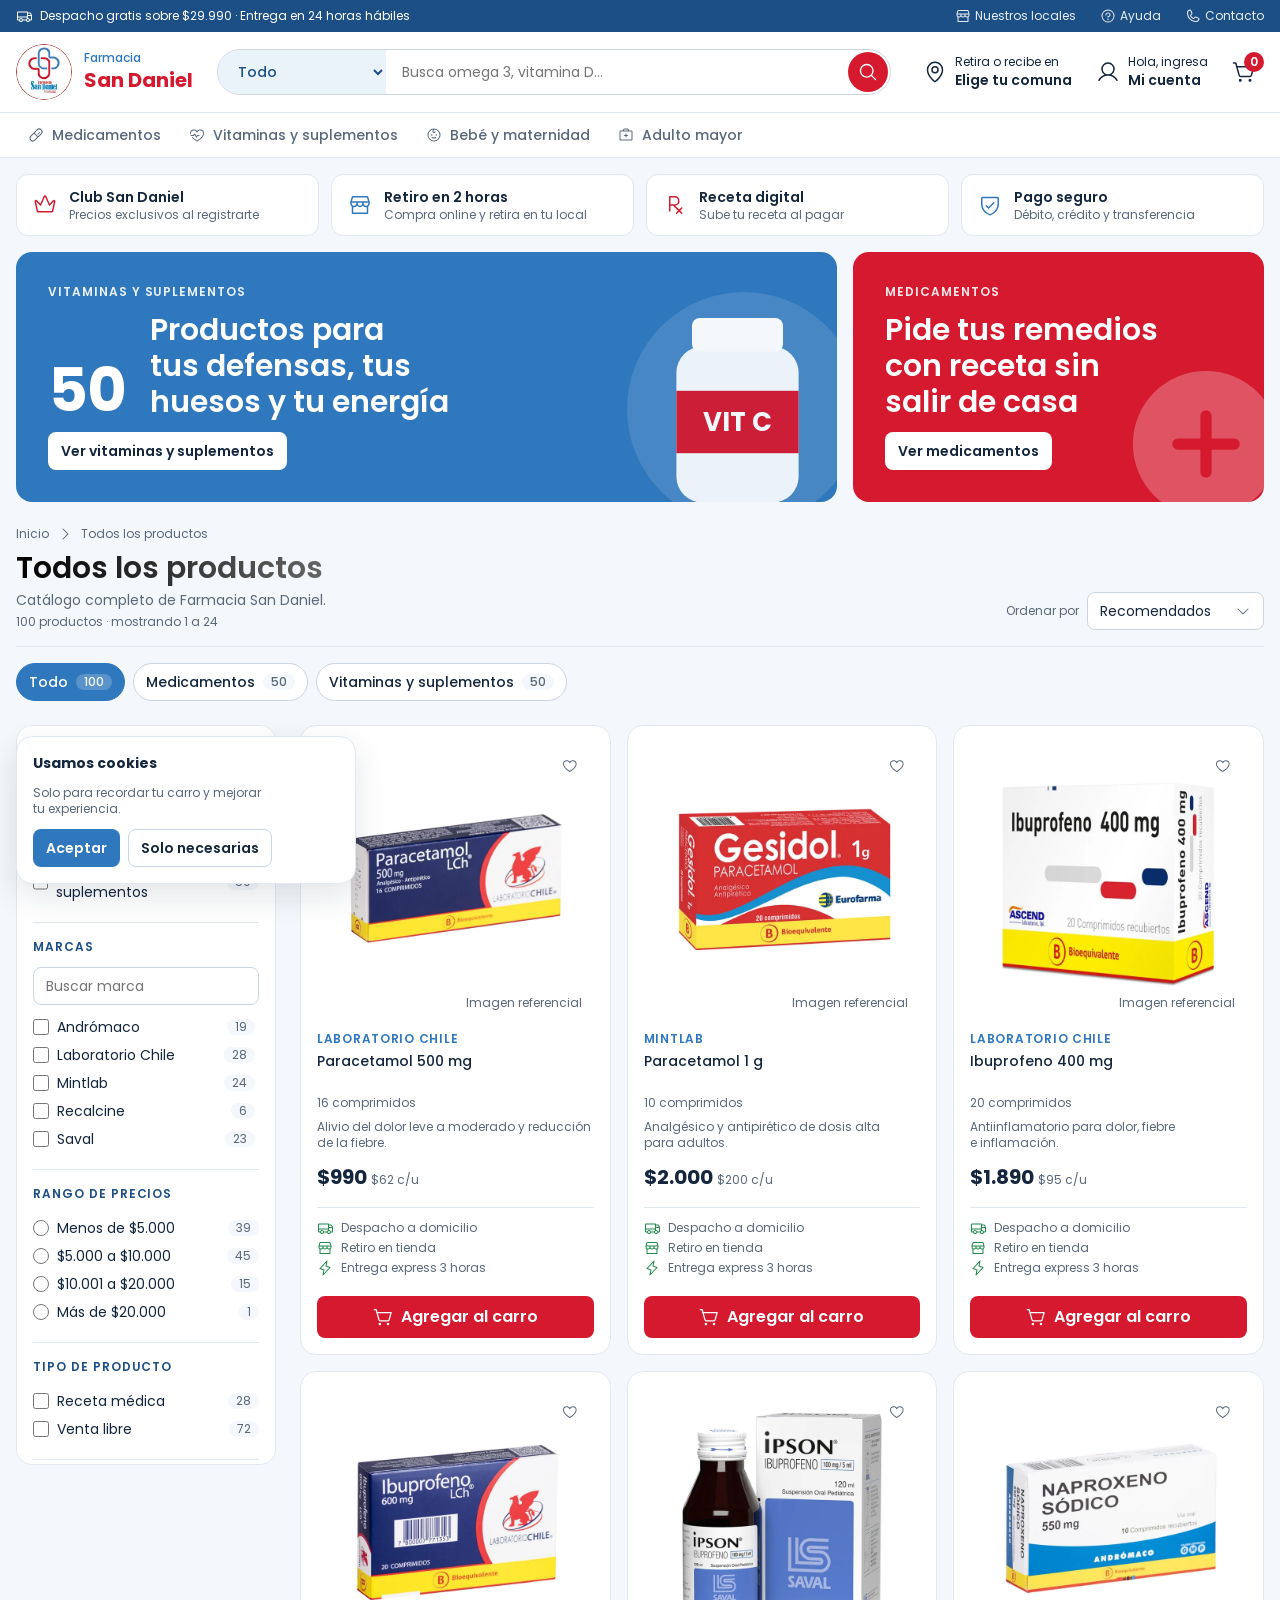
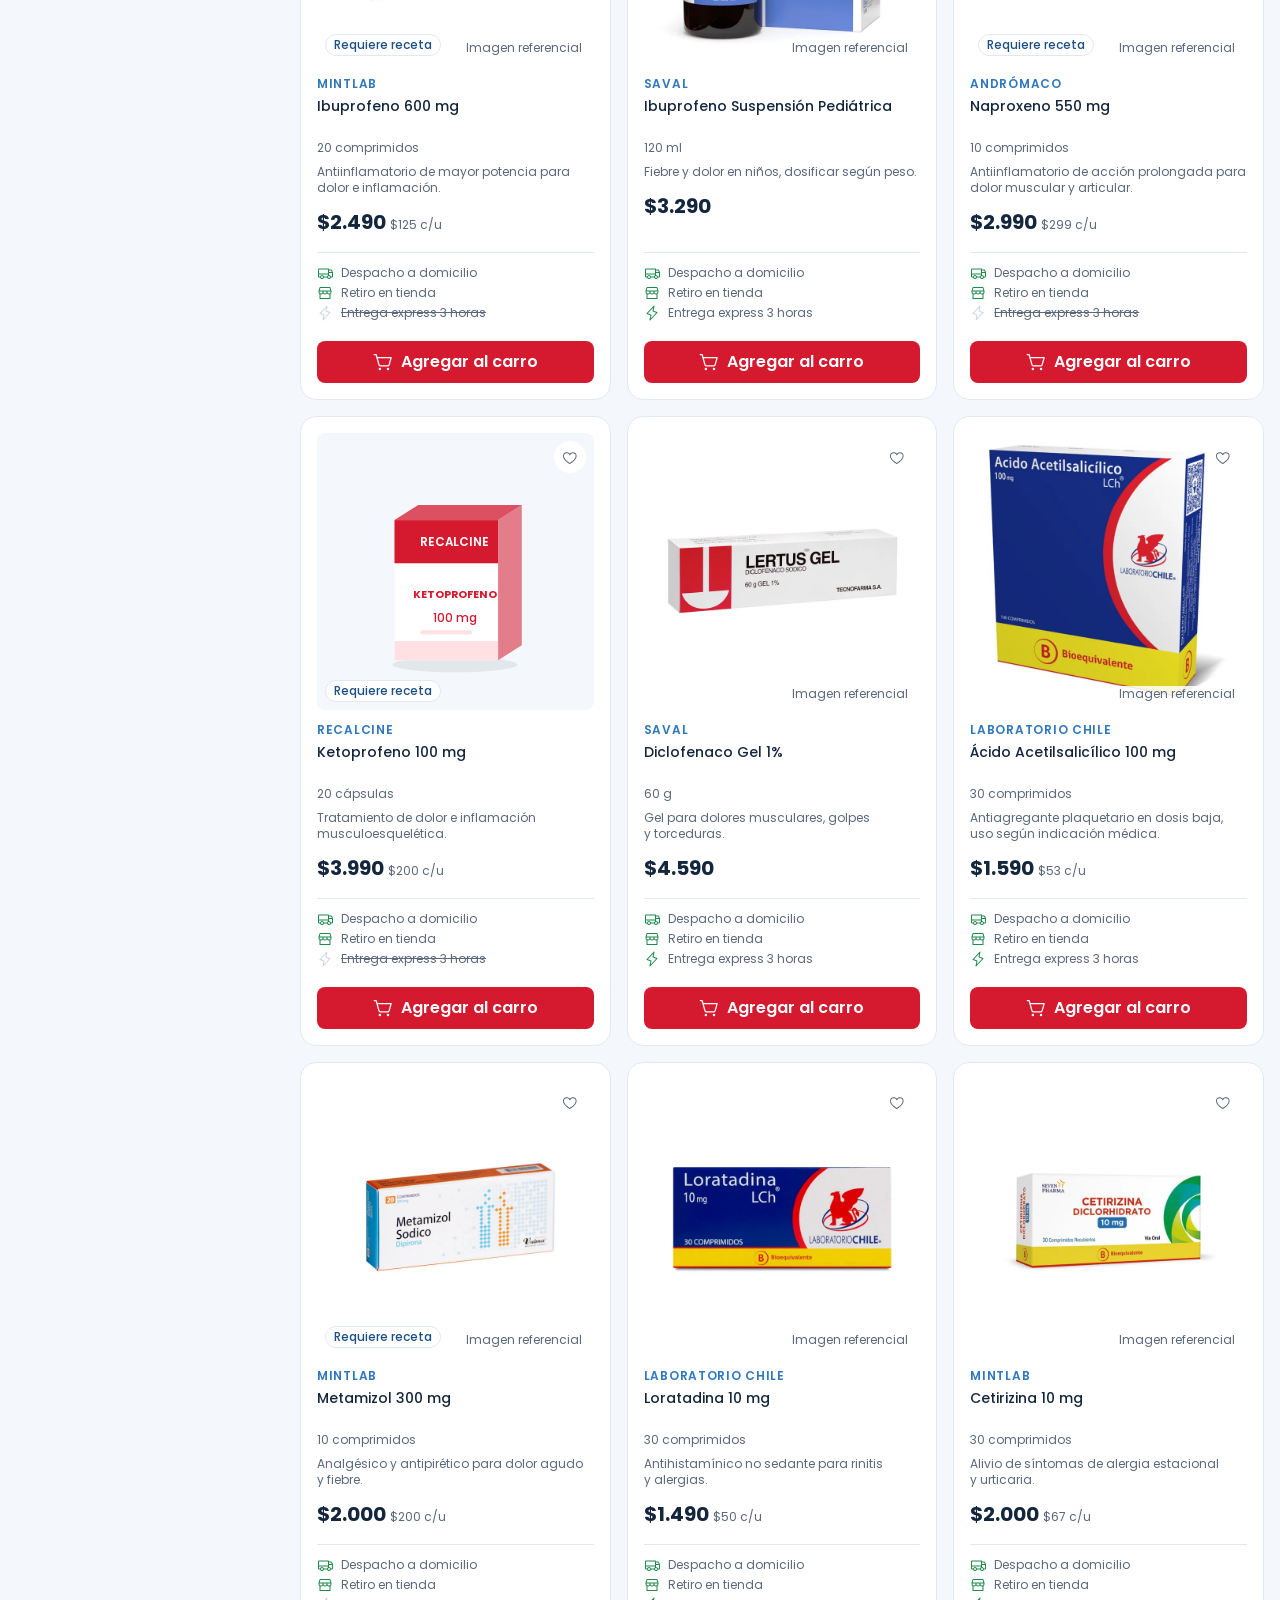
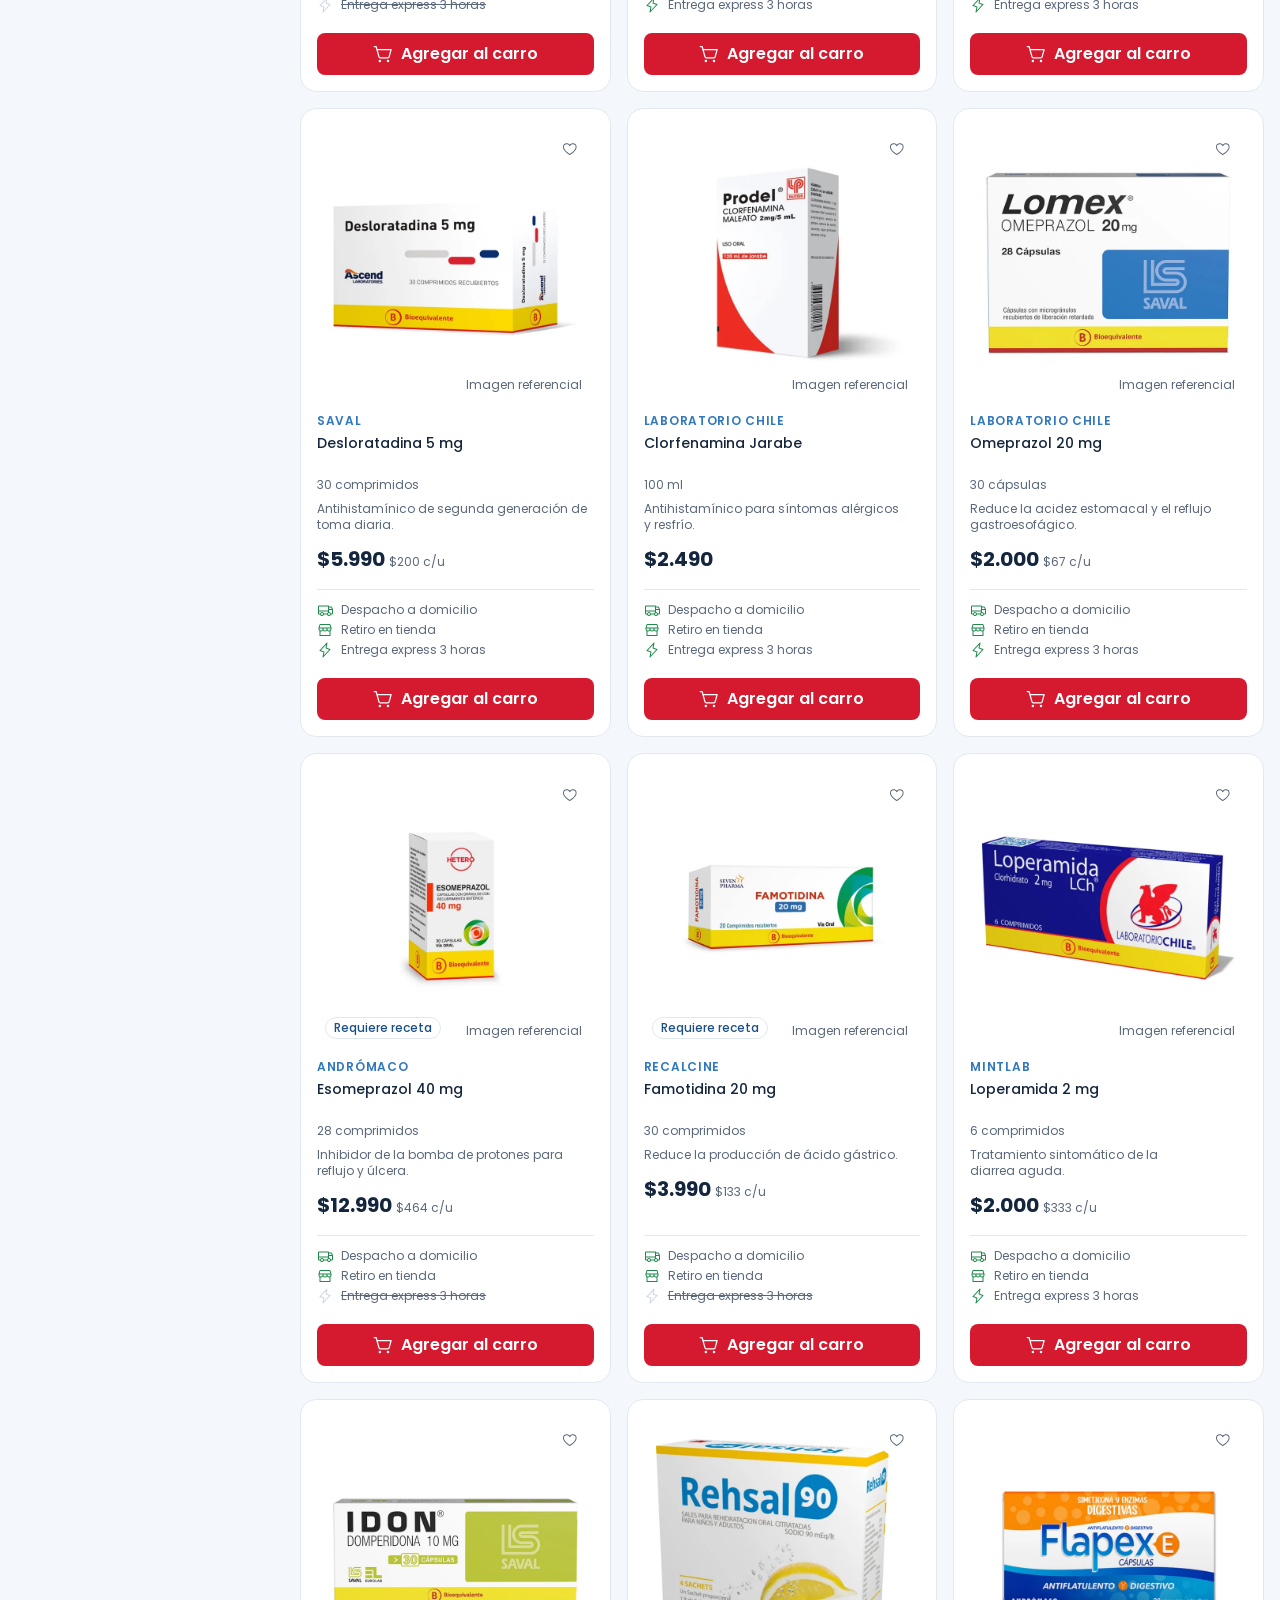
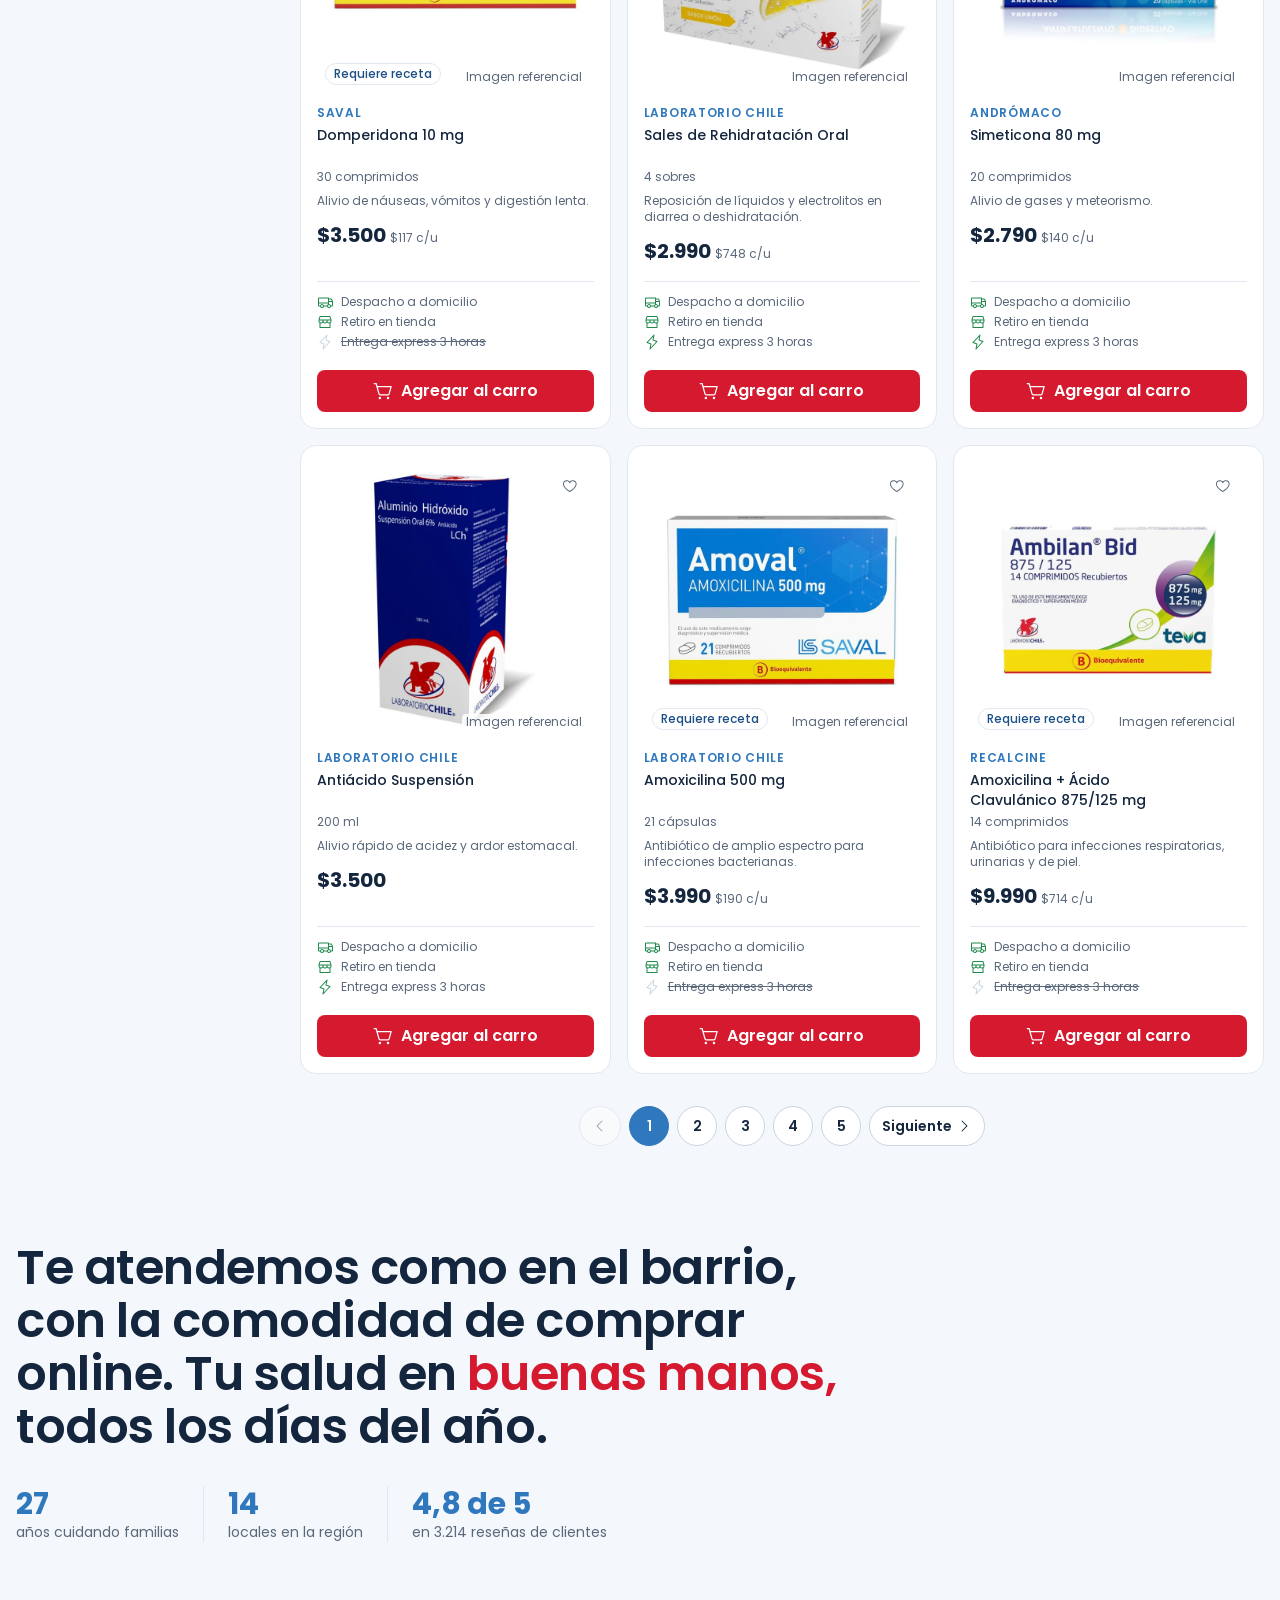
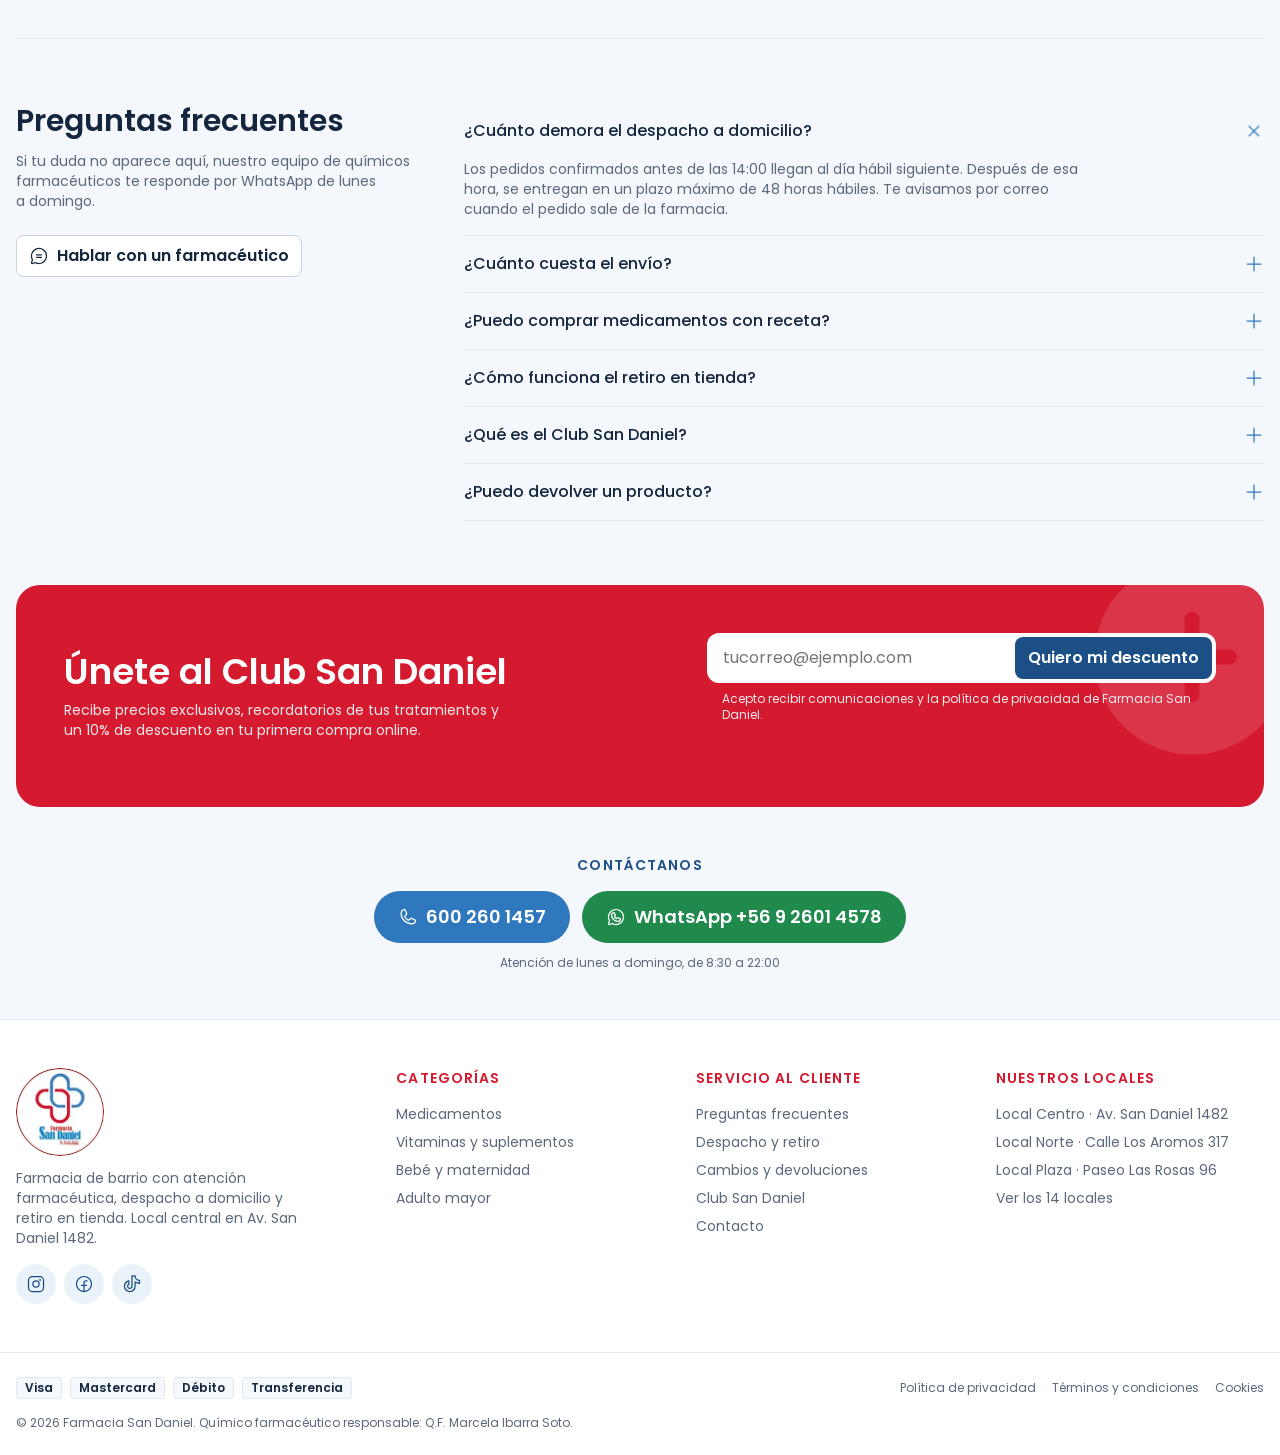
==== commit 5ffa6063: "Página de detalle para cada producto Cada producto abre su propia página (#producto-<sku>) desde la " ====
--- a/index.html
+++ b/index.html
@@ -127,6 +127,8 @@
 /* Catalog */
 .crumbs{display:flex;gap:8px;align-items:center;font-size:12px;line-height:16px;color:var(--muted);margin-top:24px}
 .crumbs a:hover{color:var(--blue);text-decoration:underline}
+.crumbs{flex-wrap:wrap;row-gap:4px}
+.crumbs a{white-space:nowrap}
 .cat-head{display:flex;align-items:flex-end;justify-content:space-between;gap:16px;flex-wrap:wrap;margin-top:8px;padding-bottom:16px;border-bottom:1px solid var(--line)}
 .cat-head h1{font-size:30px;line-height:36px;background:linear-gradient(90deg,#000000,#666666);-webkit-background-clip:text;background-clip:text;color:transparent;max-width:680px}
 .cat-head p{color:var(--muted);margin-top:4px;max-width:680px}
@@ -175,7 +177,7 @@
 .photo{position:absolute;inset:0;width:100%;height:100%;object-fit:contain;padding:12px;background:#fff;transition:transform .5s var(--ease)}
 .card:hover .card-media .photo{transform:scale(1.04)}
 .ref{position:absolute;right:8px;bottom:8px;font-size:12px;line-height:16px;color:var(--muted);background:rgba(255,255,255,.85);border-radius:4px;padding:0 4px}
-@media (max-width:560px){.ref{display:none}}
+@media (max-width:560px){.ref{display:none}.shot .ref{display:inline}}
 .disc{position:absolute;top:8px;left:8px;background:var(--red);color:#fff;font-size:12px;line-height:16px;font-weight:600;padding:4px 8px;border-radius:9999px}
 .disc.low{background:var(--blue-dark)}
 .c-desc{font-size:12px;line-height:16px;color:var(--muted);display:-webkit-box;-webkit-line-clamp:2;-webkit-box-orient:vertical;overflow:hidden;margin-top:4px}
@@ -366,7 +368,86 @@
   .grid{grid-template-columns:repeat(2,minmax(0,1fr))}
   .promo-tile{grid-column:span 2}
 }
+.c-name a{color:inherit;transition:color .3s var(--ease)}
+.c-name a::after{content:"";position:absolute;inset:0;border-radius:16px}
+.c-name a:hover{color:var(--blue-dark)}
+.card .fav{z-index:2}
+.card .c-cta{position:relative;z-index:2}
+.card:focus-within{border-color:var(--blue)}
+.line-item h4 a:hover{color:var(--blue-dark);text-decoration:underline}
+
+/* Product page */
+.pdp{padding-block:0 64px}
+.pdp-grid{display:grid;grid-template-columns:minmax(0,1.4fr) minmax(0,1fr);gap:32px;margin-top:16px;align-items:start}
+.gallery{display:grid;grid-template-columns:96px minmax(0,1fr);gap:16px;align-items:start}
+.thumbs{display:flex;flex-direction:column;gap:12px}
+.thumb-btn{position:relative;width:96px;height:96px;border-radius:12px;border:1px solid var(--line);background:#fff;padding:4px;overflow:hidden;display:grid;place-items:center;transition:border-color .3s var(--ease),box-shadow .3s var(--ease)}
+.thumb-btn:hover{border-color:var(--line-strong)}
+.thumb-btn[aria-pressed="true"]{border-color:var(--red);box-shadow:0 0 0 1px var(--red)}
+.thumb-btn svg{width:80%;height:80%}
+.thumb-btn .photo{padding:4px}
+.stage{position:relative;aspect-ratio:1/1;max-width:100%;background:#fff;border:1px solid var(--line);border-radius:16px;overflow:hidden}
+.shot{position:absolute;inset:0;display:grid;place-items:center}
+.shot > svg{width:72%;height:72%}
+.shot .photo{padding:32px}
+.shot-label{padding:24px;overflow:auto}
+.buybox{background:var(--surface);border:1px solid var(--line);border-radius:16px;padding:24px;display:flex;flex-direction:column;gap:16px;position:sticky;top:calc(env(safe-area-inset-top,0px) + 144px)}
+.bb-top{display:flex;justify-content:space-between;align-items:baseline;gap:12px;font-size:12px;line-height:16px;color:var(--muted)}
+.buybox h1{font-size:24px;line-height:32px;font-weight:600}
+.bb-pres{color:var(--muted);margin-top:-8px}
+.bb-price{font-size:30px;line-height:36px;font-weight:700;font-variant-numeric:tabular-nums}
+.bb-tags{display:flex;flex-wrap:wrap;gap:8px}
+.tag{display:inline-flex;align-items:center;gap:4px;font-size:12px;line-height:16px;font-weight:500;padding:4px 8px;border-radius:9999px;background:var(--bg);color:var(--muted)}
+.tag-ok{background:var(--ok-soft);color:var(--ok)}
+.tag-low{background:var(--blue-soft);color:var(--blue-dark)}
+.tag-out{background:var(--red-soft);color:var(--red-dark)}
+.tag-recipe{background:var(--red-soft);color:var(--red-dark)}
+.qty-row{display:flex;flex-wrap:wrap;align-items:center;gap:12px}
+.qty-row label{font-weight:500;flex-basis:100%}
+.qty-row small{font-size:12px;line-height:16px;color:var(--muted)}
+.qty{display:inline-flex;align-items:center;gap:8px}
+.qty button{width:40px;height:40px;border-radius:9999px;border:0;background:var(--red-soft);color:var(--red);display:grid;place-items:center;transition:background-color .3s var(--ease),transform .3s var(--ease)}
+.qty button:hover{background:#F9D5DA}
+.qty button:active{transform:scale(.96)}
+.qty input{width:64px;height:40px;text-align:center;border:1px solid var(--line-strong);border-radius:8px;font-weight:600;font-size:16px;background:var(--surface);-moz-appearance:textfield}
+.qty input::-webkit-inner-spin-button,.qty input::-webkit-outer-spin-button{-webkit-appearance:none;margin:0}
+.qty input:focus{outline:0;border-color:var(--blue)}
+.bb-actions{display:flex;flex-direction:column;gap:8px}
+.bb-incart{font-size:14px;color:var(--ok)}
+.bb-incart:empty{display:none}
+.bb-info{list-style:none;margin:0;padding:16px 0 0;border-top:1px solid var(--line);display:flex;flex-direction:column;gap:12px;font-size:14px;color:var(--muted)}
+.bb-info li{display:flex;gap:12px;align-items:center}
+.bb-info .ic{color:var(--red)}
+.bb-links{display:flex;flex-wrap:wrap;gap:16px}
+.linkish{border:0;background:none;padding:0;color:var(--blue-dark);font-weight:600;font-size:14px;display:inline-flex;gap:8px;align-items:center;transition:color .3s var(--ease)}
+.linkish:hover{color:var(--blue);text-decoration:underline}
+.pdp-info{display:grid;grid-template-columns:minmax(0,1.4fr) minmax(0,1fr);gap:32px;margin-top:48px;align-items:start}
+.pdp-col{display:flex;flex-direction:column;gap:24px;min-width:0}
+.info-card{background:var(--surface);border:1px solid var(--line);border-radius:16px;padding:24px}
+.info-card h2{font-size:20px;line-height:28px;margin-bottom:12px}
+.info-card p + p{margin-top:8px}
+.info-card p{color:var(--muted);max-width:640px}
+.spec{width:100%;border-collapse:collapse;font-size:14px}
+.spec th{text-align:left;font-weight:500;color:var(--muted);padding:12px 16px 12px 0;width:42%;vertical-align:top;border-bottom:1px solid var(--line)}
+.spec td{padding:12px 0;border-bottom:1px solid var(--line)}
+.spec tr:last-child th,.spec tr:last-child td{border-bottom:0}
+.nlabel{background:#fff;border:2px solid #14263D;color:#14263D;padding:12px;font-size:14px;line-height:20px;max-width:380px;width:100%;font-variant-numeric:tabular-nums}
+.nlabel h3{font-size:16px;line-height:24px;font-weight:700;text-transform:uppercase;letter-spacing:.04em;border-bottom:8px solid #14263D;padding-bottom:4px;margin-bottom:4px}
+.nlabel .row{display:flex;justify-content:space-between;gap:12px;padding:4px 0;border-bottom:1px solid #14263D}
+.nlabel .row span{min-width:0}
+.nlabel .row b{text-align:right;font-weight:600}
+.nlabel .thick{border-bottom-width:4px}
+.nlabel .head b{font-size:12px;line-height:16px}
+.nlabel small{display:block;font-size:12px;line-height:16px;margin-top:8px;color:#5A687B}
+.warn-list{margin:0;padding-left:24px;display:flex;flex-direction:column;gap:8px;color:var(--muted)}
+.related{margin-top:48px}
+.related h2{font-size:24px;line-height:32px;margin-bottom:16px}
+.related .grid{grid-template-columns:repeat(4,minmax(0,1fr))}
+
 @media (max-width:900px){
+  .pdp-grid,.pdp-info{grid-template-columns:1fr}
+  .buybox{position:static}
+  .related .grid{grid-template-columns:repeat(2,minmax(0,1fr))}
   .util-links{display:none}
   .util .wrap{justify-content:center}
   .catalog{grid-template-columns:1fr}
@@ -404,6 +485,13 @@
   .perk{flex:none}
 }
 @media (max-width:560px){
+  .gallery{grid-template-columns:1fr}
+  .thumbs{flex-direction:row;order:2}
+  .thumb-btn{width:64px;height:64px;border-radius:8px}
+  .shot .photo{padding:16px}
+  .shot-label{padding:12px}
+  .buybox,.info-card{padding:16px}
+  .related .grid{gap:8px}
   .grid{grid-template-columns:repeat(2,minmax(0,1fr));gap:8px}
   .card{padding:8px;border-radius:12px}
   .card-media{border-radius:4px}
@@ -444,7 +532,7 @@
 <body>
 
 
-<svg width="0" height="0" style="position:absolute" aria-hidden="true"><symbol id="i-baby" viewBox="0 0 256 256"><path d="M92,140a12,12,0,1,1,12-12A12,12,0,0,1,92,140Zm72-24a12,12,0,1,0,12,12A12,12,0,0,0,164,116Zm-12.27,45.23a45,45,0,0,1-47.46,0,8,8,0,0,0-8.54,13.54,61,61,0,0,0,64.54,0,8,8,0,0,0-8.54-13.54ZM232,128A104,104,0,1,1,128,24,104.11,104.11,0,0,1,232,128Zm-16,0a88.11,88.11,0,0,0-84.09-87.91C120.32,56.38,120,71.88,120,72a8,8,0,0,0,16,0,8,8,0,0,1,16,0,24,24,0,0,1-48,0c0-.73.13-14.3,8.46-30.63A88,88,0,1,0,216,128Z"/></symbol><symbol id="i-basket" viewBox="0 0 256 256"><path d="M136,120v56a8,8,0,0,1-16,0V120a8,8,0,0,1,16,0Zm36.84-.8-5.6,56A8,8,0,0,0,174.4,184a7.32,7.32,0,0,0,.81,0,8,8,0,0,0,7.95-7.2l5.6-56a8,8,0,0,0-15.92-1.6Zm-89.68,0a8,8,0,0,0-15.92,1.6l5.6,56a8,8,0,0,0,8,7.2,7.32,7.32,0,0,0,.81,0,8,8,0,0,0,7.16-8.76ZM239.93,89.06,224.86,202.12A16.06,16.06,0,0,1,209,216H47a16.06,16.06,0,0,1-15.86-13.88L16.07,89.06A8,8,0,0,1,24,80H68.37L122,18.73a8,8,0,0,1,12,0L187.63,80H232a8,8,0,0,1,7.93,9.06ZM89.63,80h76.74L128,36.15ZM222.86,96H33.14L47,200H209Z"/></symbol><symbol id="i-caret-left" viewBox="0 0 256 256"><path d="M165.66,202.34a8,8,0,0,1-11.32,11.32l-80-80a8,8,0,0,1,0-11.32l80-80a8,8,0,0,1,11.32,11.32L91.31,128Z"/></symbol><symbol id="i-caret-right" viewBox="0 0 256 256"><path d="M181.66,133.66l-80,80a8,8,0,0,1-11.32-11.32L164.69,128,90.34,53.66a8,8,0,0,1,11.32-11.32l80,80A8,8,0,0,1,181.66,133.66Z"/></symbol><symbol id="i-chat-circle-text" viewBox="0 0 256 256"><path d="M168,112a8,8,0,0,1-8,8H96a8,8,0,0,1,0-16h64A8,8,0,0,1,168,112Zm-8,24H96a8,8,0,0,0,0,16h64a8,8,0,0,0,0-16Zm72-8A104,104,0,0,1,79.12,219.82L45.07,231.17a16,16,0,0,1-20.24-20.24l11.35-34.05A104,104,0,1,1,232,128Zm-16,0A88,88,0,1,0,51.81,172.06a8,8,0,0,1,.66,6.54L40,216,77.4,203.53a7.85,7.85,0,0,1,2.53-.42,8,8,0,0,1,4,1.08A88,88,0,0,0,216,128Z"/></symbol><symbol id="i-check-circle--fill" viewBox="0 0 256 256"><path d="M128,24A104,104,0,1,0,232,128,104.11,104.11,0,0,0,128,24Zm45.66,85.66-56,56a8,8,0,0,1-11.32,0l-24-24a8,8,0,0,1,11.32-11.32L112,148.69l50.34-50.35a8,8,0,0,1,11.32,11.32Z"/></symbol><symbol id="i-crown-simple" viewBox="0 0 256 256"><path d="M230.9,73.6A15.85,15.85,0,0,0,212,77.39l-33.67,36.29-35.8-80.29a1,1,0,0,1,0-.1,16,16,0,0,0-29.06,0,1,1,0,0,1,0,.1l-35.8,80.29L44,77.39A16,16,0,0,0,16.25,90.81c0,.11,0,.21.07.32L39,195a16,16,0,0,0,15.72,13H201.29A16,16,0,0,0,217,195L239.68,91.13c0-.11,0-.21.07-.32A15.85,15.85,0,0,0,230.9,73.6ZM201.35,191.68l-.06.32H54.71l-.06-.32L32,88l.14.16,42,45.24a8,8,0,0,0,13.18-2.18L128,40l40.69,91.25a8,8,0,0,0,13.18,2.18l42-45.24L224,88Z"/></symbol><symbol id="i-drop" viewBox="0 0 256 256"><path d="M174,47.75a254.19,254.19,0,0,0-41.45-38.3,8,8,0,0,0-9.18,0A254.19,254.19,0,0,0,82,47.75C54.51,79.32,40,112.6,40,144a88,88,0,0,0,176,0C216,112.6,201.49,79.32,174,47.75ZM128,216a72.08,72.08,0,0,1-72-72c0-57.23,55.47-105,72-118,16.53,13,72,60.75,72,118A72.08,72.08,0,0,1,128,216Zm55.89-62.66a57.6,57.6,0,0,1-46.56,46.55A8.75,8.75,0,0,1,136,200a8,8,0,0,1-1.32-15.89c16.57-2.79,30.63-16.85,33.44-33.45a8,8,0,0,1,15.78,2.68Z"/></symbol><symbol id="i-facebook-logo" viewBox="0 0 256 256"><path d="M128,24A104,104,0,1,0,232,128,104.11,104.11,0,0,0,128,24Zm8,191.63V152h24a8,8,0,0,0,0-16H136V112a16,16,0,0,1,16-16h16a8,8,0,0,0,0-16H152a32,32,0,0,0-32,32v24H96a8,8,0,0,0,0,16h24v63.63a88,88,0,1,1,16,0Z"/></symbol><symbol id="i-first-aid-kit" viewBox="0 0 256 256"><path d="M216,56H176V48a24,24,0,0,0-24-24H104A24,24,0,0,0,80,48v8H40A16,16,0,0,0,24,72V200a16,16,0,0,0,16,16H216a16,16,0,0,0,16-16V72A16,16,0,0,0,216,56ZM96,48a8,8,0,0,1,8-8h48a8,8,0,0,1,8,8v8H96ZM216,200H40V72H216V200Zm-56-64a8,8,0,0,1-8,8H136v16a8,8,0,0,1-16,0V144H104a8,8,0,0,1,0-16h16V112a8,8,0,0,1,16,0v16h16A8,8,0,0,1,160,136Z"/></symbol><symbol id="i-hand-heart" viewBox="0 0 256 256"><path d="M230.33,141.06a24.34,24.34,0,0,0-18.61-4.77C230.5,117.33,240,98.48,240,80c0-26.47-21.29-48-47.46-48A47.58,47.58,0,0,0,156,48.75,47.58,47.58,0,0,0,119.46,32C93.29,32,72,53.53,72,80c0,11,3.24,21.69,10.06,33a31.87,31.87,0,0,0-14.75,8.4L44.69,144H16A16,16,0,0,0,0,160v40a16,16,0,0,0,16,16H120a7.93,7.93,0,0,0,1.94-.24l64-16a6.94,6.94,0,0,0,1.19-.4L226,182.82l.44-.2a24.6,24.6,0,0,0,3.93-41.56ZM119.46,48A31.15,31.15,0,0,1,148.6,67a8,8,0,0,0,14.8,0,31.15,31.15,0,0,1,29.14-19C209.59,48,224,62.65,224,80c0,19.51-15.79,41.58-45.66,63.9l-11.09,2.55A28,28,0,0,0,140,112H100.68C92.05,100.36,88,90.12,88,80,88,62.65,102.41,48,119.46,48ZM16,160H40v40H16Zm203.43,8.21-38,16.18L119,200H56V155.31l22.63-22.62A15.86,15.86,0,0,1,89.94,128H140a12,12,0,0,1,0,24H112a8,8,0,0,0,0,16h32a8.32,8.32,0,0,0,1.79-.2l67-15.41.31-.08a8.6,8.6,0,0,1,6.3,15.9Z"/></symbol><symbol id="i-heart" viewBox="0 0 256 256"><path d="M178,40c-20.65,0-38.73,8.88-50,23.89C116.73,48.88,98.65,40,78,40a62.07,62.07,0,0,0-62,62c0,70,103.79,126.66,108.21,129a8,8,0,0,0,7.58,0C136.21,228.66,240,172,240,102A62.07,62.07,0,0,0,178,40ZM128,214.8C109.74,204.16,32,155.69,32,102A46.06,46.06,0,0,1,78,56c19.45,0,35.78,10.36,42.6,27a8,8,0,0,0,14.8,0c6.82-16.67,23.15-27,42.6-27a46.06,46.06,0,0,1,46,46C224,155.61,146.24,204.15,128,214.8Z"/></symbol><symbol id="i-heart--fill" viewBox="0 0 256 256"><path d="M240,102c0,70-103.79,126.66-108.21,129a8,8,0,0,1-7.58,0C119.79,228.66,16,172,16,102A62.07,62.07,0,0,1,78,40c20.65,0,38.73,8.88,50,23.89C139.27,48.88,157.35,40,178,40A62.07,62.07,0,0,1,240,102Z"/></symbol><symbol id="i-heartbeat" viewBox="0 0 256 256"><path d="M72,144H32a8,8,0,0,1,0-16H67.72l13.62-20.44a8,8,0,0,1,13.32,0l25.34,38,9.34-14A8,8,0,0,1,136,128h24a8,8,0,0,1,0,16H140.28l-13.62,20.44a8,8,0,0,1-13.32,0L88,126.42l-9.34,14A8,8,0,0,1,72,144ZM178,40c-20.65,0-38.73,8.88-50,23.89C116.73,48.88,98.65,40,78,40a62.07,62.07,0,0,0-62,62c0,.75,0,1.5,0,2.25a8,8,0,1,0,16-.5c0-.58,0-1.17,0-1.75A46.06,46.06,0,0,1,78,56c19.45,0,35.78,10.36,42.6,27a8,8,0,0,0,14.8,0c6.82-16.67,23.15-27,42.6-27a46.06,46.06,0,0,1,46,46c0,53.61-77.76,102.15-96,112.8-10.83-6.31-42.63-26-66.68-52.21a8,8,0,1,0-11.8,10.82c31.17,34,72.93,56.68,74.69,57.63a8,8,0,0,0,7.58,0C136.21,228.66,240,172,240,102A62.07,62.07,0,0,0,178,40Z"/></symbol><symbol id="i-instagram-logo" viewBox="0 0 256 256"><path d="M128,80a48,48,0,1,0,48,48A48.05,48.05,0,0,0,128,80Zm0,80a32,32,0,1,1,32-32A32,32,0,0,1,128,160ZM176,24H80A56.06,56.06,0,0,0,24,80v96a56.06,56.06,0,0,0,56,56h96a56.06,56.06,0,0,0,56-56V80A56.06,56.06,0,0,0,176,24Zm40,152a40,40,0,0,1-40,40H80a40,40,0,0,1-40-40V80A40,40,0,0,1,80,40h96a40,40,0,0,1,40,40ZM192,76a12,12,0,1,1-12-12A12,12,0,0,1,192,76Z"/></symbol><symbol id="i-lightning" viewBox="0 0 256 256"><path d="M215.79,118.17a8,8,0,0,0-5-5.66L153.18,90.9l14.66-73.33a8,8,0,0,0-13.69-7l-112,120a8,8,0,0,0,3,13l57.63,21.61L88.16,238.43a8,8,0,0,0,13.69,7l112-120A8,8,0,0,0,215.79,118.17ZM109.37,214l10.47-52.38a8,8,0,0,0-5-9.06L62,132.71l84.62-90.66L136.16,94.43a8,8,0,0,0,5,9.06l52.8,19.8Z"/></symbol><symbol id="i-magnifying-glass" viewBox="0 0 256 256"><path d="M229.66,218.34l-50.07-50.06a88.11,88.11,0,1,0-11.31,11.31l50.06,50.07a8,8,0,0,0,11.32-11.32ZM40,112a72,72,0,1,1,72,72A72.08,72.08,0,0,1,40,112Z"/></symbol><symbol id="i-map-pin" viewBox="0 0 256 256"><path d="M128,64a40,40,0,1,0,40,40A40,40,0,0,0,128,64Zm0,64a24,24,0,1,1,24-24A24,24,0,0,1,128,128Zm0-112a88.1,88.1,0,0,0-88,88c0,31.4,14.51,64.68,42,96.25a254.19,254.19,0,0,0,41.45,38.3,8,8,0,0,0,9.18,0A254.19,254.19,0,0,0,174,200.25c27.45-31.57,42-64.85,42-96.25A88.1,88.1,0,0,0,128,16Zm0,206c-16.53-13-72-60.75-72-118a72,72,0,0,1,144,0C200,161.23,144.53,209,128,222Z"/></symbol><symbol id="i-minus" viewBox="0 0 256 256"><path d="M224,128a8,8,0,0,1-8,8H40a8,8,0,0,1,0-16H216A8,8,0,0,1,224,128Z"/></symbol><symbol id="i-phone" viewBox="0 0 256 256"><path d="M222.37,158.46l-47.11-21.11-.13-.06a16,16,0,0,0-15.17,1.4,8.12,8.12,0,0,0-.75.56L134.87,160c-15.42-7.49-31.34-23.29-38.83-38.51l20.78-24.71c.2-.25.39-.5.57-.77a16,16,0,0,0,1.32-15.06l0-.12L97.54,33.64a16,16,0,0,0-16.62-9.52A56.26,56.26,0,0,0,32,80c0,79.4,64.6,144,144,144a56.26,56.26,0,0,0,55.88-48.92A16,16,0,0,0,222.37,158.46ZM176,208A128.14,128.14,0,0,1,48,80,40.2,40.2,0,0,1,82.87,40a.61.61,0,0,0,0,.12l21,47L83.2,111.86a6.13,6.13,0,0,0-.57.77,16,16,0,0,0-1,15.7c9.06,18.53,27.73,37.06,46.46,46.11a16,16,0,0,0,15.75-1.14,8.44,8.44,0,0,0,.74-.56L168.89,152l47,21.05h0s.08,0,.11,0A40.21,40.21,0,0,1,176,208Z"/></symbol><symbol id="i-pill" viewBox="0 0 256 256"><path d="M216.42,39.6a53.26,53.26,0,0,0-75.32,0L39.6,141.09a53.26,53.26,0,0,0,75.32,75.31h0L216.43,114.91A53.31,53.31,0,0,0,216.42,39.6ZM103.61,205.09h0a37.26,37.26,0,0,1-52.7-52.69L96,107.31,148.7,160ZM205.11,103.6,160,148.69,107.32,96l45.1-45.09a37.26,37.26,0,0,1,52.69,52.69ZM189.68,82.34a8,8,0,0,1,0,11.32l-24,24a8,8,0,1,1-11.31-11.32l24-24A8,8,0,0,1,189.68,82.34Z"/></symbol><symbol id="i-plus" viewBox="0 0 256 256"><path d="M224,128a8,8,0,0,1-8,8H136v80a8,8,0,0,1-16,0V136H40a8,8,0,0,1,0-16h80V40a8,8,0,0,1,16,0v80h80A8,8,0,0,1,224,128Z"/></symbol><symbol id="i-plus-circle--fill" viewBox="0 0 256 256"><path d="M128,24A104,104,0,1,0,232,128,104.13,104.13,0,0,0,128,24Zm40,112H136v32a8,8,0,0,1-16,0V136H88a8,8,0,0,1,0-16h32V88a8,8,0,0,1,16,0v32h32a8,8,0,0,1,0,16Z"/></symbol><symbol id="i-prescription" viewBox="0 0 256 256"><path d="M183.31,188l22.35-22.34a8,8,0,0,0-11.32-11.32L172,176.69l-41.15-41.16A52,52,0,0,0,124,32H72a8,8,0,0,0-8,8V192a8,8,0,0,0,16,0V136h28.69l52,52-22.35,22.34a8,8,0,0,0,11.32,11.32L172,199.31l22.34,22.35a8,8,0,0,0,11.32-11.32ZM80,48h44a36,36,0,0,1,0,72H80Z"/></symbol><symbol id="i-question" viewBox="0 0 256 256"><path d="M140,180a12,12,0,1,1-12-12A12,12,0,0,1,140,180ZM128,72c-22.06,0-40,16.15-40,36v4a8,8,0,0,0,16,0v-4c0-11,10.77-20,24-20s24,9,24,20-10.77,20-24,20a8,8,0,0,0-8,8v8a8,8,0,0,0,16,0v-.72c18.24-3.35,32-17.9,32-35.28C168,88.15,150.06,72,128,72Zm104,56A104,104,0,1,1,128,24,104.11,104.11,0,0,1,232,128Zm-16,0a88,88,0,1,0-88,88A88.1,88.1,0,0,0,216,128Z"/></symbol><symbol id="i-shield-check" viewBox="0 0 256 256"><path d="M208,40H48A16,16,0,0,0,32,56v56c0,52.72,25.52,84.67,46.93,102.19,23.06,18.86,46,25.26,47,25.53a8,8,0,0,0,4.2,0c1-.27,23.91-6.67,47-25.53C198.48,196.67,224,164.72,224,112V56A16,16,0,0,0,208,40Zm0,72c0,37.07-13.66,67.16-40.6,89.42A129.3,129.3,0,0,1,128,223.62a128.25,128.25,0,0,1-38.92-21.81C61.82,179.51,48,149.3,48,112l0-56,160,0ZM82.34,141.66a8,8,0,0,1,11.32-11.32L112,148.69l50.34-50.35a8,8,0,0,1,11.32,11.32l-56,56a8,8,0,0,1-11.32,0Z"/></symbol><symbol id="i-shopping-cart-simple" viewBox="0 0 256 256"><path d="M104,216a16,16,0,1,1-16-16A16,16,0,0,1,104,216Zm88-16a16,16,0,1,0,16,16A16,16,0,0,0,192,200ZM239.71,74.14l-25.64,92.28A24.06,24.06,0,0,1,191,184H92.16A24.06,24.06,0,0,1,69,166.42L33.92,40H16a8,8,0,0,1,0-16H40a8,8,0,0,1,7.71,5.86L57.19,64H232a8,8,0,0,1,7.71,10.14ZM221.47,80H61.64l22.81,82.14A8,8,0,0,0,92.16,168H191a8,8,0,0,0,7.71-5.86Z"/></symbol><symbol id="i-sliders-horizontal" viewBox="0 0 256 256"><path d="M40,88H73a32,32,0,0,0,62,0h81a8,8,0,0,0,0-16H135a32,32,0,0,0-62,0H40a8,8,0,0,0,0,16Zm64-24A16,16,0,1,1,88,80,16,16,0,0,1,104,64ZM216,168H199a32,32,0,0,0-62,0H40a8,8,0,0,0,0,16h97a32,32,0,0,0,62,0h17a8,8,0,0,0,0-16Zm-48,24a16,16,0,1,1,16-16A16,16,0,0,1,168,192Z"/></symbol><symbol id="i-storefront" viewBox="0 0 256 256"><path d="M232,96a7.89,7.89,0,0,0-.3-2.2L217.35,43.6A16.07,16.07,0,0,0,202,32H54A16.07,16.07,0,0,0,38.65,43.6L24.31,93.8A7.89,7.89,0,0,0,24,96h0v16a40,40,0,0,0,16,32v72a8,8,0,0,0,8,8H208a8,8,0,0,0,8-8V144a40,40,0,0,0,16-32V96ZM54,48H202l11.42,40H42.61Zm50,56h48v8a24,24,0,0,1-48,0Zm-16,0v8a24,24,0,0,1-35.12,21.26,7.88,7.88,0,0,0-1.82-1.06A24,24,0,0,1,40,112v-8ZM200,208H56V151.2a40.57,40.57,0,0,0,8,.8,40,40,0,0,0,32-16,40,40,0,0,0,64,0,40,40,0,0,0,32,16,40.57,40.57,0,0,0,8-.8Zm4.93-75.8a8.08,8.08,0,0,0-1.8,1.05A24,24,0,0,1,168,112v-8h48v8A24,24,0,0,1,204.93,132.2Z"/></symbol><symbol id="i-tag" viewBox="0 0 256 256"><path d="M243.31,136,144,36.69A15.86,15.86,0,0,0,132.69,32H40a8,8,0,0,0-8,8v92.69A15.86,15.86,0,0,0,36.69,144L136,243.31a16,16,0,0,0,22.63,0l84.68-84.68a16,16,0,0,0,0-22.63Zm-96,96L48,132.69V48h84.69L232,147.31ZM96,84A12,12,0,1,1,84,72,12,12,0,0,1,96,84Z"/></symbol><symbol id="i-tiktok-logo" viewBox="0 0 256 256"><path d="M224,72a48.05,48.05,0,0,1-48-48,8,8,0,0,0-8-8H128a8,8,0,0,0-8,8V156a20,20,0,1,1-28.57-18.08A8,8,0,0,0,96,130.69V88a8,8,0,0,0-9.4-7.88C50.91,86.48,24,119.1,24,156a76,76,0,0,0,152,0V116.29A103.25,103.25,0,0,0,224,128a8,8,0,0,0,8-8V80A8,8,0,0,0,224,72Zm-8,39.64a87.19,87.19,0,0,1-43.33-16.15A8,8,0,0,0,160,102v54a60,60,0,0,1-120,0c0-25.9,16.64-49.13,40-57.6v27.67A36,36,0,1,0,136,156V32h24.5A64.14,64.14,0,0,0,216,87.5Z"/></symbol><symbol id="i-trash" viewBox="0 0 256 256"><path d="M216,48H176V40a24,24,0,0,0-24-24H104A24,24,0,0,0,80,40v8H40a8,8,0,0,0,0,16h8V208a16,16,0,0,0,16,16H192a16,16,0,0,0,16-16V64h8a8,8,0,0,0,0-16ZM96,40a8,8,0,0,1,8-8h48a8,8,0,0,1,8,8v8H96Zm96,168H64V64H192ZM112,104v64a8,8,0,0,1-16,0V104a8,8,0,0,1,16,0Zm48,0v64a8,8,0,0,1-16,0V104a8,8,0,0,1,16,0Z"/></symbol><symbol id="i-truck" viewBox="0 0 256 256"><path d="M255.42,117l-14-35A15.93,15.93,0,0,0,226.58,72H192V64a8,8,0,0,0-8-8H32A16,16,0,0,0,16,72V184a16,16,0,0,0,16,16H49a32,32,0,0,0,62,0h50a32,32,0,0,0,62,0h17a16,16,0,0,0,16-16V120A7.94,7.94,0,0,0,255.42,117ZM192,88h34.58l9.6,24H192ZM32,72H176v64H32ZM80,208a16,16,0,1,1,16-16A16,16,0,0,1,80,208Zm81-24H111a32,32,0,0,0-62,0H32V152H176v12.31A32.11,32.11,0,0,0,161,184Zm31,24a16,16,0,1,1,16-16A16,16,0,0,1,192,208Zm48-24H223a32.06,32.06,0,0,0-31-24V128h48Z"/></symbol><symbol id="i-user" viewBox="0 0 256 256"><path d="M230.92,212c-15.23-26.33-38.7-45.21-66.09-54.16a72,72,0,1,0-73.66,0C63.78,166.78,40.31,185.66,25.08,212a8,8,0,1,0,13.85,8c18.84-32.56,52.14-52,89.07-52s70.23,19.44,89.07,52a8,8,0,1,0,13.85-8ZM72,96a56,56,0,1,1,56,56A56.06,56.06,0,0,1,72,96Z"/></symbol><symbol id="i-whatsapp-logo" viewBox="0 0 256 256"><path d="M187.58,144.84l-32-16a8,8,0,0,0-8,.5l-14.69,9.8a40.55,40.55,0,0,1-16-16l9.8-14.69a8,8,0,0,0,.5-8l-16-32A8,8,0,0,0,104,64a40,40,0,0,0-40,40,88.1,88.1,0,0,0,88,88,40,40,0,0,0,40-40A8,8,0,0,0,187.58,144.84ZM152,176a72.08,72.08,0,0,1-72-72A24,24,0,0,1,99.29,80.46l11.48,23L101,118a8,8,0,0,0-.73,7.51,56.47,56.47,0,0,0,30.15,30.15A8,8,0,0,0,138,155l14.61-9.74,23,11.48A24,24,0,0,1,152,176ZM128,24A104,104,0,0,0,36.18,176.88L24.83,210.93a16,16,0,0,0,20.24,20.24l34.05-11.35A104,104,0,1,0,128,24Zm0,192a87.87,87.87,0,0,1-44.06-11.81,8,8,0,0,0-6.54-.67L40,216,52.47,178.6a8,8,0,0,0-.66-6.54A88,88,0,1,1,128,216Z"/></symbol><symbol id="i-x" viewBox="0 0 256 256"><path d="M205.66,194.34a8,8,0,0,1-11.32,11.32L128,139.31,61.66,205.66a8,8,0,0,1-11.32-11.32L116.69,128,50.34,61.66A8,8,0,0,1,61.66,50.34L128,116.69l66.34-66.35a8,8,0,0,1,11.32,11.32L139.31,128Z"/></symbol></svg>
+<svg width="0" height="0" style="position:absolute" aria-hidden="true"><symbol id="i-baby" viewBox="0 0 256 256"><path d="M92,140a12,12,0,1,1,12-12A12,12,0,0,1,92,140Zm72-24a12,12,0,1,0,12,12A12,12,0,0,0,164,116Zm-12.27,45.23a45,45,0,0,1-47.46,0,8,8,0,0,0-8.54,13.54,61,61,0,0,0,64.54,0,8,8,0,0,0-8.54-13.54ZM232,128A104,104,0,1,1,128,24,104.11,104.11,0,0,1,232,128Zm-16,0a88.11,88.11,0,0,0-84.09-87.91C120.32,56.38,120,71.88,120,72a8,8,0,0,0,16,0,8,8,0,0,1,16,0,24,24,0,0,1-48,0c0-.73.13-14.3,8.46-30.63A88,88,0,1,0,216,128Z"/></symbol><symbol id="i-basket" viewBox="0 0 256 256"><path d="M136,120v56a8,8,0,0,1-16,0V120a8,8,0,0,1,16,0Zm36.84-.8-5.6,56A8,8,0,0,0,174.4,184a7.32,7.32,0,0,0,.81,0,8,8,0,0,0,7.95-7.2l5.6-56a8,8,0,0,0-15.92-1.6Zm-89.68,0a8,8,0,0,0-15.92,1.6l5.6,56a8,8,0,0,0,8,7.2,7.32,7.32,0,0,0,.81,0,8,8,0,0,0,7.16-8.76ZM239.93,89.06,224.86,202.12A16.06,16.06,0,0,1,209,216H47a16.06,16.06,0,0,1-15.86-13.88L16.07,89.06A8,8,0,0,1,24,80H68.37L122,18.73a8,8,0,0,1,12,0L187.63,80H232a8,8,0,0,1,7.93,9.06ZM89.63,80h76.74L128,36.15ZM222.86,96H33.14L47,200H209Z"/></symbol><symbol id="i-caret-left" viewBox="0 0 256 256"><path d="M165.66,202.34a8,8,0,0,1-11.32,11.32l-80-80a8,8,0,0,1,0-11.32l80-80a8,8,0,0,1,11.32,11.32L91.31,128Z"/></symbol><symbol id="i-caret-right" viewBox="0 0 256 256"><path d="M181.66,133.66l-80,80a8,8,0,0,1-11.32-11.32L164.69,128,90.34,53.66a8,8,0,0,1,11.32-11.32l80,80A8,8,0,0,1,181.66,133.66Z"/></symbol><symbol id="i-chat-circle-text" viewBox="0 0 256 256"><path d="M168,112a8,8,0,0,1-8,8H96a8,8,0,0,1,0-16h64A8,8,0,0,1,168,112Zm-8,24H96a8,8,0,0,0,0,16h64a8,8,0,0,0,0-16Zm72-8A104,104,0,0,1,79.12,219.82L45.07,231.17a16,16,0,0,1-20.24-20.24l11.35-34.05A104,104,0,1,1,232,128Zm-16,0A88,88,0,1,0,51.81,172.06a8,8,0,0,1,.66,6.54L40,216,77.4,203.53a7.85,7.85,0,0,1,2.53-.42,8,8,0,0,1,4,1.08A88,88,0,0,0,216,128Z"/></symbol><symbol id="i-check" viewBox="0 0 256 256"><path d="M229.66,77.66l-128,128a8,8,0,0,1-11.32,0l-56-56a8,8,0,0,1,11.32-11.32L96,188.69,218.34,66.34a8,8,0,0,1,11.32,11.32Z"/></symbol><symbol id="i-check-circle--fill" viewBox="0 0 256 256"><path d="M128,24A104,104,0,1,0,232,128,104.11,104.11,0,0,0,128,24Zm45.66,85.66-56,56a8,8,0,0,1-11.32,0l-24-24a8,8,0,0,1,11.32-11.32L112,148.69l50.34-50.35a8,8,0,0,1,11.32,11.32Z"/></symbol><symbol id="i-credit-card" viewBox="0 0 256 256"><path d="M224,48H32A16,16,0,0,0,16,64V192a16,16,0,0,0,16,16H224a16,16,0,0,0,16-16V64A16,16,0,0,0,224,48Zm0,16V88H32V64Zm0,128H32V104H224v88Zm-16-24a8,8,0,0,1-8,8H168a8,8,0,0,1,0-16h32A8,8,0,0,1,208,168Zm-64,0a8,8,0,0,1-8,8H120a8,8,0,0,1,0-16h16A8,8,0,0,1,144,168Z"/></symbol><symbol id="i-crown-simple" viewBox="0 0 256 256"><path d="M230.9,73.6A15.85,15.85,0,0,0,212,77.39l-33.67,36.29-35.8-80.29a1,1,0,0,1,0-.1,16,16,0,0,0-29.06,0,1,1,0,0,1,0,.1l-35.8,80.29L44,77.39A16,16,0,0,0,16.25,90.81c0,.11,0,.21.07.32L39,195a16,16,0,0,0,15.72,13H201.29A16,16,0,0,0,217,195L239.68,91.13c0-.11,0-.21.07-.32A15.85,15.85,0,0,0,230.9,73.6ZM201.35,191.68l-.06.32H54.71l-.06-.32L32,88l.14.16,42,45.24a8,8,0,0,0,13.18-2.18L128,40l40.69,91.25a8,8,0,0,0,13.18,2.18l42-45.24L224,88Z"/></symbol><symbol id="i-drop" viewBox="0 0 256 256"><path d="M174,47.75a254.19,254.19,0,0,0-41.45-38.3,8,8,0,0,0-9.18,0A254.19,254.19,0,0,0,82,47.75C54.51,79.32,40,112.6,40,144a88,88,0,0,0,176,0C216,112.6,201.49,79.32,174,47.75ZM128,216a72.08,72.08,0,0,1-72-72c0-57.23,55.47-105,72-118,16.53,13,72,60.75,72,118A72.08,72.08,0,0,1,128,216Zm55.89-62.66a57.6,57.6,0,0,1-46.56,46.55A8.75,8.75,0,0,1,136,200a8,8,0,0,1-1.32-15.89c16.57-2.79,30.63-16.85,33.44-33.45a8,8,0,0,1,15.78,2.68Z"/></symbol><symbol id="i-facebook-logo" viewBox="0 0 256 256"><path d="M128,24A104,104,0,1,0,232,128,104.11,104.11,0,0,0,128,24Zm8,191.63V152h24a8,8,0,0,0,0-16H136V112a16,16,0,0,1,16-16h16a8,8,0,0,0,0-16H152a32,32,0,0,0-32,32v24H96a8,8,0,0,0,0,16h24v63.63a88,88,0,1,1,16,0Z"/></symbol><symbol id="i-first-aid-kit" viewBox="0 0 256 256"><path d="M216,56H176V48a24,24,0,0,0-24-24H104A24,24,0,0,0,80,48v8H40A16,16,0,0,0,24,72V200a16,16,0,0,0,16,16H216a16,16,0,0,0,16-16V72A16,16,0,0,0,216,56ZM96,48a8,8,0,0,1,8-8h48a8,8,0,0,1,8,8v8H96ZM216,200H40V72H216V200Zm-56-64a8,8,0,0,1-8,8H136v16a8,8,0,0,1-16,0V144H104a8,8,0,0,1,0-16h16V112a8,8,0,0,1,16,0v16h16A8,8,0,0,1,160,136Z"/></symbol><symbol id="i-hand-heart" viewBox="0 0 256 256"><path d="M230.33,141.06a24.34,24.34,0,0,0-18.61-4.77C230.5,117.33,240,98.48,240,80c0-26.47-21.29-48-47.46-48A47.58,47.58,0,0,0,156,48.75,47.58,47.58,0,0,0,119.46,32C93.29,32,72,53.53,72,80c0,11,3.24,21.69,10.06,33a31.87,31.87,0,0,0-14.75,8.4L44.69,144H16A16,16,0,0,0,0,160v40a16,16,0,0,0,16,16H120a7.93,7.93,0,0,0,1.94-.24l64-16a6.94,6.94,0,0,0,1.19-.4L226,182.82l.44-.2a24.6,24.6,0,0,0,3.93-41.56ZM119.46,48A31.15,31.15,0,0,1,148.6,67a8,8,0,0,0,14.8,0,31.15,31.15,0,0,1,29.14-19C209.59,48,224,62.65,224,80c0,19.51-15.79,41.58-45.66,63.9l-11.09,2.55A28,28,0,0,0,140,112H100.68C92.05,100.36,88,90.12,88,80,88,62.65,102.41,48,119.46,48ZM16,160H40v40H16Zm203.43,8.21-38,16.18L119,200H56V155.31l22.63-22.62A15.86,15.86,0,0,1,89.94,128H140a12,12,0,0,1,0,24H112a8,8,0,0,0,0,16h32a8.32,8.32,0,0,0,1.79-.2l67-15.41.31-.08a8.6,8.6,0,0,1,6.3,15.9Z"/></symbol><symbol id="i-heart" viewBox="0 0 256 256"><path d="M178,40c-20.65,0-38.73,8.88-50,23.89C116.73,48.88,98.65,40,78,40a62.07,62.07,0,0,0-62,62c0,70,103.79,126.66,108.21,129a8,8,0,0,0,7.58,0C136.21,228.66,240,172,240,102A62.07,62.07,0,0,0,178,40ZM128,214.8C109.74,204.16,32,155.69,32,102A46.06,46.06,0,0,1,78,56c19.45,0,35.78,10.36,42.6,27a8,8,0,0,0,14.8,0c6.82-16.67,23.15-27,42.6-27a46.06,46.06,0,0,1,46,46C224,155.61,146.24,204.15,128,214.8Z"/></symbol><symbol id="i-heart--fill" viewBox="0 0 256 256"><path d="M240,102c0,70-103.79,126.66-108.21,129a8,8,0,0,1-7.58,0C119.79,228.66,16,172,16,102A62.07,62.07,0,0,1,78,40c20.65,0,38.73,8.88,50,23.89C139.27,48.88,157.35,40,178,40A62.07,62.07,0,0,1,240,102Z"/></symbol><symbol id="i-heartbeat" viewBox="0 0 256 256"><path d="M72,144H32a8,8,0,0,1,0-16H67.72l13.62-20.44a8,8,0,0,1,13.32,0l25.34,38,9.34-14A8,8,0,0,1,136,128h24a8,8,0,0,1,0,16H140.28l-13.62,20.44a8,8,0,0,1-13.32,0L88,126.42l-9.34,14A8,8,0,0,1,72,144ZM178,40c-20.65,0-38.73,8.88-50,23.89C116.73,48.88,98.65,40,78,40a62.07,62.07,0,0,0-62,62c0,.75,0,1.5,0,2.25a8,8,0,1,0,16-.5c0-.58,0-1.17,0-1.75A46.06,46.06,0,0,1,78,56c19.45,0,35.78,10.36,42.6,27a8,8,0,0,0,14.8,0c6.82-16.67,23.15-27,42.6-27a46.06,46.06,0,0,1,46,46c0,53.61-77.76,102.15-96,112.8-10.83-6.31-42.63-26-66.68-52.21a8,8,0,1,0-11.8,10.82c31.17,34,72.93,56.68,74.69,57.63a8,8,0,0,0,7.58,0C136.21,228.66,240,172,240,102A62.07,62.07,0,0,0,178,40Z"/></symbol><symbol id="i-instagram-logo" viewBox="0 0 256 256"><path d="M128,80a48,48,0,1,0,48,48A48.05,48.05,0,0,0,128,80Zm0,80a32,32,0,1,1,32-32A32,32,0,0,1,128,160ZM176,24H80A56.06,56.06,0,0,0,24,80v96a56.06,56.06,0,0,0,56,56h96a56.06,56.06,0,0,0,56-56V80A56.06,56.06,0,0,0,176,24Zm40,152a40,40,0,0,1-40,40H80a40,40,0,0,1-40-40V80A40,40,0,0,1,80,40h96a40,40,0,0,1,40,40ZM192,76a12,12,0,1,1-12-12A12,12,0,0,1,192,76Z"/></symbol><symbol id="i-lightning" viewBox="0 0 256 256"><path d="M215.79,118.17a8,8,0,0,0-5-5.66L153.18,90.9l14.66-73.33a8,8,0,0,0-13.69-7l-112,120a8,8,0,0,0,3,13l57.63,21.61L88.16,238.43a8,8,0,0,0,13.69,7l112-120A8,8,0,0,0,215.79,118.17ZM109.37,214l10.47-52.38a8,8,0,0,0-5-9.06L62,132.71l84.62-90.66L136.16,94.43a8,8,0,0,0,5,9.06l52.8,19.8Z"/></symbol><symbol id="i-link" viewBox="0 0 256 256"><path d="M240,88.23a54.43,54.43,0,0,1-16,37L189.25,160a54.27,54.27,0,0,1-38.63,16h-.05A54.63,54.63,0,0,1,96,119.84a8,8,0,0,1,16,.45A38.62,38.62,0,0,0,150.58,160h0a38.39,38.39,0,0,0,27.31-11.31l34.75-34.75a38.63,38.63,0,0,0-54.63-54.63l-11,11A8,8,0,0,1,135.7,59l11-11A54.65,54.65,0,0,1,224,48,54.86,54.86,0,0,1,240,88.23ZM109,185.66l-11,11A38.41,38.41,0,0,1,70.6,208h0a38.63,38.63,0,0,1-27.29-65.94L78,107.31A38.63,38.63,0,0,1,144,135.71a8,8,0,0,0,16,.45A54.86,54.86,0,0,0,144,96a54.65,54.65,0,0,0-77.27,0L32,130.75A54.62,54.62,0,0,0,70.56,224h0a54.28,54.28,0,0,0,38.64-16l11-11A8,8,0,0,0,109,185.66Z"/></symbol><symbol id="i-magnifying-glass" viewBox="0 0 256 256"><path d="M229.66,218.34l-50.07-50.06a88.11,88.11,0,1,0-11.31,11.31l50.06,50.07a8,8,0,0,0,11.32-11.32ZM40,112a72,72,0,1,1,72,72A72.08,72.08,0,0,1,40,112Z"/></symbol><symbol id="i-map-pin" viewBox="0 0 256 256"><path d="M128,64a40,40,0,1,0,40,40A40,40,0,0,0,128,64Zm0,64a24,24,0,1,1,24-24A24,24,0,0,1,128,128Zm0-112a88.1,88.1,0,0,0-88,88c0,31.4,14.51,64.68,42,96.25a254.19,254.19,0,0,0,41.45,38.3,8,8,0,0,0,9.18,0A254.19,254.19,0,0,0,174,200.25c27.45-31.57,42-64.85,42-96.25A88.1,88.1,0,0,0,128,16Zm0,206c-16.53-13-72-60.75-72-118a72,72,0,0,1,144,0C200,161.23,144.53,209,128,222Z"/></symbol><symbol id="i-minus" viewBox="0 0 256 256"><path d="M224,128a8,8,0,0,1-8,8H40a8,8,0,0,1,0-16H216A8,8,0,0,1,224,128Z"/></symbol><symbol id="i-phone" viewBox="0 0 256 256"><path d="M222.37,158.46l-47.11-21.11-.13-.06a16,16,0,0,0-15.17,1.4,8.12,8.12,0,0,0-.75.56L134.87,160c-15.42-7.49-31.34-23.29-38.83-38.51l20.78-24.71c.2-.25.39-.5.57-.77a16,16,0,0,0,1.32-15.06l0-.12L97.54,33.64a16,16,0,0,0-16.62-9.52A56.26,56.26,0,0,0,32,80c0,79.4,64.6,144,144,144a56.26,56.26,0,0,0,55.88-48.92A16,16,0,0,0,222.37,158.46ZM176,208A128.14,128.14,0,0,1,48,80,40.2,40.2,0,0,1,82.87,40a.61.61,0,0,0,0,.12l21,47L83.2,111.86a6.13,6.13,0,0,0-.57.77,16,16,0,0,0-1,15.7c9.06,18.53,27.73,37.06,46.46,46.11a16,16,0,0,0,15.75-1.14,8.44,8.44,0,0,0,.74-.56L168.89,152l47,21.05h0s.08,0,.11,0A40.21,40.21,0,0,1,176,208Z"/></symbol><symbol id="i-pill" viewBox="0 0 256 256"><path d="M216.42,39.6a53.26,53.26,0,0,0-75.32,0L39.6,141.09a53.26,53.26,0,0,0,75.32,75.31h0L216.43,114.91A53.31,53.31,0,0,0,216.42,39.6ZM103.61,205.09h0a37.26,37.26,0,0,1-52.7-52.69L96,107.31,148.7,160ZM205.11,103.6,160,148.69,107.32,96l45.1-45.09a37.26,37.26,0,0,1,52.69,52.69ZM189.68,82.34a8,8,0,0,1,0,11.32l-24,24a8,8,0,1,1-11.31-11.32l24-24A8,8,0,0,1,189.68,82.34Z"/></symbol><symbol id="i-plus" viewBox="0 0 256 256"><path d="M224,128a8,8,0,0,1-8,8H136v80a8,8,0,0,1-16,0V136H40a8,8,0,0,1,0-16h80V40a8,8,0,0,1,16,0v80h80A8,8,0,0,1,224,128Z"/></symbol><symbol id="i-plus-circle--fill" viewBox="0 0 256 256"><path d="M128,24A104,104,0,1,0,232,128,104.13,104.13,0,0,0,128,24Zm40,112H136v32a8,8,0,0,1-16,0V136H88a8,8,0,0,1,0-16h32V88a8,8,0,0,1,16,0v32h32a8,8,0,0,1,0,16Z"/></symbol><symbol id="i-prescription" viewBox="0 0 256 256"><path d="M183.31,188l22.35-22.34a8,8,0,0,0-11.32-11.32L172,176.69l-41.15-41.16A52,52,0,0,0,124,32H72a8,8,0,0,0-8,8V192a8,8,0,0,0,16,0V136h28.69l52,52-22.35,22.34a8,8,0,0,0,11.32,11.32L172,199.31l22.34,22.35a8,8,0,0,0,11.32-11.32ZM80,48h44a36,36,0,0,1,0,72H80Z"/></symbol><symbol id="i-question" viewBox="0 0 256 256"><path d="M140,180a12,12,0,1,1-12-12A12,12,0,0,1,140,180ZM128,72c-22.06,0-40,16.15-40,36v4a8,8,0,0,0,16,0v-4c0-11,10.77-20,24-20s24,9,24,20-10.77,20-24,20a8,8,0,0,0-8,8v8a8,8,0,0,0,16,0v-.72c18.24-3.35,32-17.9,32-35.28C168,88.15,150.06,72,128,72Zm104,56A104,104,0,1,1,128,24,104.11,104.11,0,0,1,232,128Zm-16,0a88,88,0,1,0-88,88A88.1,88.1,0,0,0,216,128Z"/></symbol><symbol id="i-shield-check" viewBox="0 0 256 256"><path d="M208,40H48A16,16,0,0,0,32,56v56c0,52.72,25.52,84.67,46.93,102.19,23.06,18.86,46,25.26,47,25.53a8,8,0,0,0,4.2,0c1-.27,23.91-6.67,47-25.53C198.48,196.67,224,164.72,224,112V56A16,16,0,0,0,208,40Zm0,72c0,37.07-13.66,67.16-40.6,89.42A129.3,129.3,0,0,1,128,223.62a128.25,128.25,0,0,1-38.92-21.81C61.82,179.51,48,149.3,48,112l0-56,160,0ZM82.34,141.66a8,8,0,0,1,11.32-11.32L112,148.69l50.34-50.35a8,8,0,0,1,11.32,11.32l-56,56a8,8,0,0,1-11.32,0Z"/></symbol><symbol id="i-shopping-cart-simple" viewBox="0 0 256 256"><path d="M104,216a16,16,0,1,1-16-16A16,16,0,0,1,104,216Zm88-16a16,16,0,1,0,16,16A16,16,0,0,0,192,200ZM239.71,74.14l-25.64,92.28A24.06,24.06,0,0,1,191,184H92.16A24.06,24.06,0,0,1,69,166.42L33.92,40H16a8,8,0,0,1,0-16H40a8,8,0,0,1,7.71,5.86L57.19,64H232a8,8,0,0,1,7.71,10.14ZM221.47,80H61.64l22.81,82.14A8,8,0,0,0,92.16,168H191a8,8,0,0,0,7.71-5.86Z"/></symbol><symbol id="i-sliders-horizontal" viewBox="0 0 256 256"><path d="M40,88H73a32,32,0,0,0,62,0h81a8,8,0,0,0,0-16H135a32,32,0,0,0-62,0H40a8,8,0,0,0,0,16Zm64-24A16,16,0,1,1,88,80,16,16,0,0,1,104,64ZM216,168H199a32,32,0,0,0-62,0H40a8,8,0,0,0,0,16h97a32,32,0,0,0,62,0h17a8,8,0,0,0,0-16Zm-48,24a16,16,0,1,1,16-16A16,16,0,0,1,168,192Z"/></symbol><symbol id="i-storefront" viewBox="0 0 256 256"><path d="M232,96a7.89,7.89,0,0,0-.3-2.2L217.35,43.6A16.07,16.07,0,0,0,202,32H54A16.07,16.07,0,0,0,38.65,43.6L24.31,93.8A7.89,7.89,0,0,0,24,96h0v16a40,40,0,0,0,16,32v72a8,8,0,0,0,8,8H208a8,8,0,0,0,8-8V144a40,40,0,0,0,16-32V96ZM54,48H202l11.42,40H42.61Zm50,56h48v8a24,24,0,0,1-48,0Zm-16,0v8a24,24,0,0,1-35.12,21.26,7.88,7.88,0,0,0-1.82-1.06A24,24,0,0,1,40,112v-8ZM200,208H56V151.2a40.57,40.57,0,0,0,8,.8,40,40,0,0,0,32-16,40,40,0,0,0,64,0,40,40,0,0,0,32,16,40.57,40.57,0,0,0,8-.8Zm4.93-75.8a8.08,8.08,0,0,0-1.8,1.05A24,24,0,0,1,168,112v-8h48v8A24,24,0,0,1,204.93,132.2Z"/></symbol><symbol id="i-tag" viewBox="0 0 256 256"><path d="M243.31,136,144,36.69A15.86,15.86,0,0,0,132.69,32H40a8,8,0,0,0-8,8v92.69A15.86,15.86,0,0,0,36.69,144L136,243.31a16,16,0,0,0,22.63,0l84.68-84.68a16,16,0,0,0,0-22.63Zm-96,96L48,132.69V48h84.69L232,147.31ZM96,84A12,12,0,1,1,84,72,12,12,0,0,1,96,84Z"/></symbol><symbol id="i-tiktok-logo" viewBox="0 0 256 256"><path d="M224,72a48.05,48.05,0,0,1-48-48,8,8,0,0,0-8-8H128a8,8,0,0,0-8,8V156a20,20,0,1,1-28.57-18.08A8,8,0,0,0,96,130.69V88a8,8,0,0,0-9.4-7.88C50.91,86.48,24,119.1,24,156a76,76,0,0,0,152,0V116.29A103.25,103.25,0,0,0,224,128a8,8,0,0,0,8-8V80A8,8,0,0,0,224,72Zm-8,39.64a87.19,87.19,0,0,1-43.33-16.15A8,8,0,0,0,160,102v54a60,60,0,0,1-120,0c0-25.9,16.64-49.13,40-57.6v27.67A36,36,0,1,0,136,156V32h24.5A64.14,64.14,0,0,0,216,87.5Z"/></symbol><symbol id="i-trash" viewBox="0 0 256 256"><path d="M216,48H176V40a24,24,0,0,0-24-24H104A24,24,0,0,0,80,40v8H40a8,8,0,0,0,0,16h8V208a16,16,0,0,0,16,16H192a16,16,0,0,0,16-16V64h8a8,8,0,0,0,0-16ZM96,40a8,8,0,0,1,8-8h48a8,8,0,0,1,8,8v8H96Zm96,168H64V64H192ZM112,104v64a8,8,0,0,1-16,0V104a8,8,0,0,1,16,0Zm48,0v64a8,8,0,0,1-16,0V104a8,8,0,0,1,16,0Z"/></symbol><symbol id="i-truck" viewBox="0 0 256 256"><path d="M255.42,117l-14-35A15.93,15.93,0,0,0,226.58,72H192V64a8,8,0,0,0-8-8H32A16,16,0,0,0,16,72V184a16,16,0,0,0,16,16H49a32,32,0,0,0,62,0h50a32,32,0,0,0,62,0h17a16,16,0,0,0,16-16V120A7.94,7.94,0,0,0,255.42,117ZM192,88h34.58l9.6,24H192ZM32,72H176v64H32ZM80,208a16,16,0,1,1,16-16A16,16,0,0,1,80,208Zm81-24H111a32,32,0,0,0-62,0H32V152H176v12.31A32.11,32.11,0,0,0,161,184Zm31,24a16,16,0,1,1,16-16A16,16,0,0,1,192,208Zm48-24H223a32.06,32.06,0,0,0-31-24V128h48Z"/></symbol><symbol id="i-user" viewBox="0 0 256 256"><path d="M230.92,212c-15.23-26.33-38.7-45.21-66.09-54.16a72,72,0,1,0-73.66,0C63.78,166.78,40.31,185.66,25.08,212a8,8,0,1,0,13.85,8c18.84-32.56,52.14-52,89.07-52s70.23,19.44,89.07,52a8,8,0,1,0,13.85-8ZM72,96a56,56,0,1,1,56,56A56.06,56.06,0,0,1,72,96Z"/></symbol><symbol id="i-whatsapp-logo" viewBox="0 0 256 256"><path d="M187.58,144.84l-32-16a8,8,0,0,0-8,.5l-14.69,9.8a40.55,40.55,0,0,1-16-16l9.8-14.69a8,8,0,0,0,.5-8l-16-32A8,8,0,0,0,104,64a40,40,0,0,0-40,40,88.1,88.1,0,0,0,88,88,40,40,0,0,0,40-40A8,8,0,0,0,187.58,144.84ZM152,176a72.08,72.08,0,0,1-72-72A24,24,0,0,1,99.29,80.46l11.48,23L101,118a8,8,0,0,0-.73,7.51,56.47,56.47,0,0,0,30.15,30.15A8,8,0,0,0,138,155l14.61-9.74,23,11.48A24,24,0,0,1,152,176ZM128,24A104,104,0,0,0,36.18,176.88L24.83,210.93a16,16,0,0,0,20.24,20.24l34.05-11.35A104,104,0,1,0,128,24Zm0,192a87.87,87.87,0,0,1-44.06-11.81,8,8,0,0,0-6.54-.67L40,216,52.47,178.6a8,8,0,0,0-.66-6.54A88,88,0,1,1,128,216Z"/></symbol><symbol id="i-x" viewBox="0 0 256 256"><path d="M205.66,194.34a8,8,0,0,1-11.32,11.32L128,139.31,61.66,205.66a8,8,0,0,1-11.32-11.32L116.69,128,50.34,61.66A8,8,0,0,1,61.66,50.34L128,116.69l66.34-66.35a8,8,0,0,1,11.32,11.32L139.31,128Z"/></symbol></svg>
 <a class="skip" href="#main">Saltar al contenido</a>
 
 <div class="util" role="note">
@@ -597,6 +685,8 @@
         </div>
       </div>
     </section>
+
+    <section id="pdp" class="pdp" hidden aria-label="Detalle del producto"></section>
 
     <section class="tagline reveal" aria-label="Nuestra promesa">
       <p id="taglineText">Te atendemos como en el barrio, con la comodidad de comprar online. Tu salud en buenas manos, todos los días del año.</p>
@@ -745,7 +835,7 @@
 const DEFAULT_SEC = 'todos';
 
 // Each product: sec is the section where it lives; also lists other sections where it appears, with its subcategory there
-const P = [{"id": "MED-001", "sec": "medicamentos", "cat": "Analgésicos", "also": null, "name": "Paracetamol 500 mg", "brand": "Laboratorio Chile", "pa": "Paracetamol", "pres": "16 comprimidos", "forma": "Comprimido", "desc": "Alivio del dolor leve a moderado y reducción de la fiebre.", "rx": false, "price": 990, "stock": 36, "min": 15, "units": 16, "unit": "comprimido", "shape": "box", "c": "#2F78BD", "c2": "#DCEBFA", "lbl": "PARACETAMOL", "dose": "500 mg", "badge": "16 u", "flags": [], "img": "images/MED-001.webp"}, {"id": "MED-002", "sec": "medicamentos", "cat": "Analgésicos", "also": null, "name": "Paracetamol 1 g", "brand": "Mintlab", "pa": "Paracetamol", "pres": "10 comprimidos", "forma": "Comprimido", "desc": "Analgésico y antipirético de dosis alta para adultos.", "rx": false, "price": 2000, "stock": 78, "min": 15, "units": 10, "unit": "comprimido", "shape": "box", "c": "#2F78BD", "c2": "#DCEBFA", "lbl": "PARACETAMOL", "dose": "1 g", "badge": "10 u", "flags": [], "img": "images/MED-002.webp"}, {"id": "MED-003", "sec": "medicamentos", "cat": "Antiinflamatorios", "also": null, "name": "Ibuprofeno 400 mg", "brand": "Laboratorio Chile", "pa": "Ibuprofeno", "pres": "20 comprimidos", "forma": "Comprimido recubierto", "desc": "Antiinflamatorio para dolor, fiebre e inflamación.", "rx": false, "price": 1890, "stock": 65, "min": 15, "units": 20, "unit": "comprimido", "shape": "box", "c": "#D51A2F", "c2": "#FFE1E4", "lbl": "IBUPROFENO", "dose": "400 mg", "badge": "20 u", "flags": [], "img": "images/MED-003.webp"}, {"id": "MED-004", "sec": "medicamentos", "cat": "Antiinflamatorios", "also": null, "name": "Ibuprofeno 600 mg", "brand": "Mintlab", "pa": "Ibuprofeno", "pres": "20 comprimidos", "forma": "Comprimido recubierto", "desc": "Antiinflamatorio de mayor potencia para dolor e inflamación.", "rx": true, "price": 2490, "stock": 34, "min": 10, "units": 20, "unit": "comprimido", "shape": "box", "c": "#D51A2F", "c2": "#FFE1E4", "lbl": "IBUPROFENO", "dose": "600 mg", "badge": "20 u", "flags": [], "img": "images/MED-004.webp"}, {"id": "MED-005", "sec": "medicamentos", "cat": "Antiinflamatorios", "also": {"bebe-y-maternidad": "Niños"}, "name": "Ibuprofeno Suspensión Pediátrica", "brand": "Saval", "pa": "Ibuprofeno", "pres": "120 ml", "forma": "Suspensión oral", "desc": "Fiebre y dolor en niños, dosificar según peso.", "rx": false, "price": 3290, "stock": 147, "min": 15, "units": 1, "unit": null, "shape": "bottle", "c": "#D51A2F", "c2": "#FFE1E4", "lbl": "IBUPROFENO", "dose": "100 mg/5 ml", "badge": "120 ml", "flags": [], "img": "images/MED-005.webp"}, {"id": "MED-006", "sec": "medicamentos", "cat": "Antiinflamatorios", "also": null, "name": "Naproxeno 550 mg", "brand": "Andrómaco", "pa": "Naproxeno sódico", "pres": "10 comprimidos", "forma": "Comprimido recubierto", "desc": "Antiinflamatorio de acción prolongada para dolor muscular y articular.", "rx": true, "price": 2990, "stock": 116, "min": 10, "units": 10, "unit": "comprimido", "shape": "box", "c": "#D51A2F", "c2": "#FFE1E4", "lbl": "NAPROXENO", "dose": "550 mg", "badge": "10 u", "flags": [], "img": "images/MED-006.webp"}, {"id": "MED-007", "sec": "medicamentos", "cat": "Antiinflamatorios", "also": null, "name": "Ketoprofeno 100 mg", "brand": "Recalcine", "pa": "Ketoprofeno", "pres": "20 cápsulas", "forma": "Cápsula", "desc": "Tratamiento de dolor e inflamación musculoesquelética.", "rx": true, "price": 3990, "stock": 15, "min": 10, "units": 20, "unit": "cápsula", "shape": "box", "c": "#D51A2F", "c2": "#FFE1E4", "lbl": "KETOPROFENO", "dose": "100 mg", "badge": "20 u", "flags": [], "img": null}, {"id": "MED-008", "sec": "medicamentos", "cat": "Antiinflamatorios", "also": null, "name": "Diclofenaco Gel 1%", "brand": "Saval", "pa": "Diclofenaco dietilamina", "pres": "60 g", "forma": "Gel tópico", "desc": "Gel para dolores musculares, golpes y torceduras.", "rx": false, "price": 4590, "stock": 63, "min": 15, "units": 1, "unit": null, "shape": "tube", "c": "#D51A2F", "c2": "#FFE1E4", "lbl": "DICLOFENACO", "dose": "1%", "badge": "60 g", "flags": [], "img": "images/MED-008.webp"}, {"id": "MED-009", "sec": "medicamentos", "cat": "Cardiovascular", "also": {"adulto-mayor": "Corazón"}, "name": "Ácido Acetilsalicílico 100 mg", "brand": "Laboratorio Chile", "pa": "Ácido acetilsalicílico", "pres": "30 comprimidos", "forma": "Comprimido", "desc": "Antiagregante plaquetario en dosis baja, uso según indicación médica.", "rx": false, "price": 1590, "stock": 137, "min": 15, "units": 30, "unit": "comprimido", "shape": "box", "c": "#1E9AA0", "c2": "#D9F3F3", "lbl": "AAS 100", "dose": "100 mg", "badge": "30 u", "flags": [], "img": "images/MED-009.webp"}, {"id": "MED-010", "sec": "medicamentos", "cat": "Analgésicos", "also": null, "name": "Metamizol 300 mg", "brand": "Mintlab", "pa": "Metamizol sódico", "pres": "10 comprimidos", "forma": "Comprimido", "desc": "Analgésico y antipirético para dolor agudo y fiebre.", "rx": true, "price": 2000, "stock": 14, "min": 10, "units": 10, "unit": "comprimido", "shape": "box", "c": "#2F78BD", "c2": "#DCEBFA", "lbl": "METAMIZOL", "dose": "300 mg", "badge": "10 u", "flags": [], "img": "images/MED-010.webp"}, {"id": "MED-011", "sec": "medicamentos", "cat": "Antialérgicos", "also": null, "name": "Loratadina 10 mg", "brand": "Laboratorio Chile", "pa": "Loratadina", "pres": "30 comprimidos", "forma": "Comprimido", "desc": "Antihistamínico no sedante para rinitis y alergias.", "rx": false, "price": 1490, "stock": 58, "min": 15, "units": 30, "unit": "comprimido", "shape": "box", "c": "#E8772E", "c2": "#FFEBDC", "lbl": "LORATADINA", "dose": "10 mg", "badge": "30 u", "flags": [], "img": "images/MED-011.webp"}, {"id": "MED-012", "sec": "medicamentos", "cat": "Antialérgicos", "also": null, "name": "Cetirizina 10 mg", "brand": "Mintlab", "pa": "Cetirizina diclorhidrato", "pres": "30 comprimidos", "forma": "Comprimido recubierto", "desc": "Alivio de síntomas de alergia estacional y urticaria.", "rx": false, "price": 2000, "stock": 147, "min": 15, "units": 30, "unit": "comprimido", "shape": "box", "c": "#E8772E", "c2": "#FFEBDC", "lbl": "CETIRIZINA", "dose": "10 mg", "badge": "30 u", "flags": [], "img": "images/MED-012.webp"}, {"id": "MED-013", "sec": "medicamentos", "cat": "Antialérgicos", "also": null, "name": "Desloratadina 5 mg", "brand": "Saval", "pa": "Desloratadina", "pres": "30 comprimidos", "forma": "Comprimido recubierto", "desc": "Antihistamínico de segunda generación de toma diaria.", "rx": false, "price": 5990, "stock": 64, "min": 15, "units": 30, "unit": "comprimido", "shape": "box", "c": "#E8772E", "c2": "#FFEBDC", "lbl": "DESLORATADINA", "dose": "5 mg", "badge": "30 u", "flags": [], "img": "images/MED-013.webp"}, {"id": "MED-014", "sec": "medicamentos", "cat": "Antialérgicos", "also": null, "name": "Clorfenamina Jarabe", "brand": "Laboratorio Chile", "pa": "Clorfenamina maleato", "pres": "100 ml", "forma": "Jarabe", "desc": "Antihistamínico para síntomas alérgicos y resfrío.", "rx": false, "price": 2490, "stock": 79, "min": 15, "units": 1, "unit": null, "shape": "bottle", "c": "#E8772E", "c2": "#FFEBDC", "lbl": "CLORFENAMINA", "dose": "2 mg/5 ml", "badge": "100 ml", "flags": [], "img": "images/MED-014.webp"}, {"id": "MED-015", "sec": "medicamentos", "cat": "Gastrointestinal", "also": null, "name": "Omeprazol 20 mg", "brand": "Laboratorio Chile", "pa": "Omeprazol", "pres": "30 cápsulas", "forma": "Cápsula", "desc": "Reduce la acidez estomacal y el reflujo gastroesofágico.", "rx": false, "price": 2000, "stock": 48, "min": 15, "units": 30, "unit": "cápsula", "shape": "box", "c": "#2E9E62", "c2": "#DFF4E8", "lbl": "OMEPRAZOL", "dose": "20 mg", "badge": "30 u", "flags": [], "img": "images/MED-015.webp"}, {"id": "MED-016", "sec": "medicamentos", "cat": "Gastrointestinal", "also": null, "name": "Esomeprazol 40 mg", "brand": "Andrómaco", "pa": "Esomeprazol", "pres": "28 comprimidos", "forma": "Comprimido recubierto", "desc": "Inhibidor de la bomba de protones para reflujo y úlcera.", "rx": true, "price": 12990, "stock": 116, "min": 10, "units": 28, "unit": "comprimido", "shape": "box", "c": "#2E9E62", "c2": "#DFF4E8", "lbl": "ESOMEPRAZOL", "dose": "40 mg", "badge": "28 u", "flags": [], "img": "images/MED-016.webp"}, {"id": "MED-017", "sec": "medicamentos", "cat": "Gastrointestinal", "also": null, "name": "Famotidina 20 mg", "brand": "Recalcine", "pa": "Famotidina", "pres": "30 comprimidos", "forma": "Comprimido recubierto", "desc": "Reduce la producción de ácido gástrico.", "rx": true, "price": 3990, "stock": 79, "min": 10, "units": 30, "unit": "comprimido", "shape": "box", "c": "#2E9E62", "c2": "#DFF4E8", "lbl": "FAMOTIDINA", "dose": "20 mg", "badge": "30 u", "flags": [], "img": "images/MED-017.webp"}, {"id": "MED-018", "sec": "medicamentos", "cat": "Gastrointestinal", "also": null, "name": "Loperamida 2 mg", "brand": "Mintlab", "pa": "Loperamida clorhidrato", "pres": "6 comprimidos", "forma": "Comprimido", "desc": "Tratamiento sintomático de la diarrea aguda.", "rx": false, "price": 2000, "stock": 63, "min": 15, "units": 6, "unit": "comprimido", "shape": "box", "c": "#2E9E62", "c2": "#DFF4E8", "lbl": "LOPERAMIDA", "dose": "2 mg", "badge": "6 u", "flags": [], "img": "images/MED-018.webp"}, {"id": "MED-019", "sec": "medicamentos", "cat": "Gastrointestinal", "also": null, "name": "Domperidona 10 mg", "brand": "Saval", "pa": "Domperidona", "pres": "30 comprimidos", "forma": "Comprimido", "desc": "Alivio de náuseas, vómitos y digestión lenta.", "rx": true, "price": 3500, "stock": 34, "min": 10, "units": 30, "unit": "comprimido", "shape": "box", "c": "#2E9E62", "c2": "#DFF4E8", "lbl": "DOMPERIDONA", "dose": "10 mg", "badge": "30 u", "flags": [], "img": "images/MED-019.webp"}, {"id": "MED-020", "sec": "medicamentos", "cat": "Gastrointestinal", "also": null, "name": "Sales de Rehidratación Oral", "brand": "Laboratorio Chile", "pa": "Glucosa y electrolitos", "pres": "4 sobres", "forma": "Polvo para solución oral", "desc": "Reposición de líquidos y electrolitos en diarrea o deshidratación.", "rx": false, "price": 2990, "stock": 105, "min": 15, "units": 4, "unit": "sobre", "shape": "box", "c": "#2E9E62", "c2": "#DFF4E8", "lbl": "SUERO ORAL", "dose": "Fórmula OMS", "badge": "4 u", "flags": [], "img": "images/MED-020.webp"}, {"id": "MED-021", "sec": "medicamentos", "cat": "Gastrointestinal", "also": null, "name": "Simeticona 80 mg", "brand": "Andrómaco", "pa": "Simeticona", "pres": "20 comprimidos", "forma": "Comprimido masticable", "desc": "Alivio de gases y meteorismo.", "rx": false, "price": 2790, "stock": 99, "min": 15, "units": 20, "unit": "comprimido", "shape": "box", "c": "#2E9E62", "c2": "#DFF4E8", "lbl": "SIMETICONA", "dose": "80 mg", "badge": "20 u", "flags": [], "img": "images/MED-021.webp"}, {"id": "MED-022", "sec": "medicamentos", "cat": "Gastrointestinal", "also": null, "name": "Antiácido Suspensión", "brand": "Laboratorio Chile", "pa": "Hidróxido de aluminio + hidróxido de magnesio", "pres": "200 ml", "forma": "Suspensión oral", "desc": "Alivio rápido de acidez y ardor estomacal.", "rx": false, "price": 3500, "stock": 75, "min": 15, "units": 1, "unit": null, "shape": "bottle", "c": "#2E9E62", "c2": "#DFF4E8", "lbl": "ANTIÁCIDO", "dose": "200 mg/200 mg por 5 ml", "badge": "200 ml", "flags": [], "img": "images/MED-022.webp"}, {"id": "MED-023", "sec": "medicamentos", "cat": "Antibióticos", "also": null, "name": "Amoxicilina 500 mg", "brand": "Laboratorio Chile", "pa": "Amoxicilina", "pres": "21 cápsulas", "forma": "Cápsula", "desc": "Antibiótico de amplio espectro para infecciones bacterianas.", "rx": true, "price": 3990, "stock": 125, "min": 10, "units": 21, "unit": "cápsula", "shape": "box", "c": "#7A4BB5", "c2": "#EEE5FA", "lbl": "AMOXICILINA", "dose": "500 mg", "badge": "21 u", "flags": [], "img": "images/MED-023.webp"}, {"id": "MED-024", "sec": "medicamentos", "cat": "Antibióticos", "also": null, "name": "Amoxicilina + Ácido Clavulánico 875/125 mg", "brand": "Recalcine", "pa": "Amoxicilina + ácido clavulánico", "pres": "14 comprimidos", "forma": "Comprimido recubierto", "desc": "Antibiótico para infecciones respiratorias, urinarias y de piel.", "rx": true, "price": 9990, "stock": 39, "min": 10, "units": 14, "unit": "comprimido", "shape": "box", "c": "#7A4BB5", "c2": "#EEE5FA", "lbl": "AMOXI CLAV", "dose": "875 mg/125 mg", "badge": "14 u", "flags": [], "img": "images/MED-024.webp"}, {"id": "MED-025", "sec": "medicamentos", "cat": "Antibióticos", "also": null, "name": "Azitromicina 500 mg", "brand": "Saval", "pa": "Azitromicina", "pres": "3 comprimidos", "forma": "Comprimido recubierto", "desc": "Antibiótico macrólido de tratamiento corto.", "rx": true, "price": 5000, "stock": 28, "min": 10, "units": 3, "unit": "comprimido", "shape": "box", "c": "#7A4BB5", "c2": "#EEE5FA", "lbl": "AZITROMICINA", "dose": "500 mg", "badge": "3 u", "flags": [], "img": "images/MED-025.webp"}, {"id": "MED-026", "sec": "medicamentos", "cat": "Antibióticos", "also": null, "name": "Ciprofloxacino 500 mg", "brand": "Mintlab", "pa": "Ciprofloxacino", "pres": "14 comprimidos", "forma": "Comprimido recubierto", "desc": "Antibiótico para infecciones urinarias y gastrointestinales.", "rx": true, "price": 3990, "stock": 83, "min": 10, "units": 14, "unit": "comprimido", "shape": "box", "c": "#7A4BB5", "c2": "#EEE5FA", "lbl": "CIPROFLOXACINO", "dose": "500 mg", "badge": "14 u", "flags": [], "img": "images/MED-026.webp"}, {"id": "MED-027", "sec": "medicamentos", "cat": "Antibióticos", "also": null, "name": "Cefadroxilo 500 mg", "brand": "Andrómaco", "pa": "Cefadroxilo", "pres": "16 cápsulas", "forma": "Cápsula", "desc": "Cefalosporina para infecciones de piel y vías respiratorias.", "rx": true, "price": 5990, "stock": 100, "min": 10, "units": 16, "unit": "cápsula", "shape": "box", "c": "#7A4BB5", "c2": "#EEE5FA", "lbl": "CEFADROXILO", "dose": "500 mg", "badge": "16 u", "flags": [], "img": "images/MED-027.webp"}, {"id": "MED-028", "sec": "medicamentos", "cat": "Antibióticos", "also": null, "name": "Nitrofurantoína 100 mg", "brand": "Laboratorio Chile", "pa": "Nitrofurantoína", "pres": "20 cápsulas", "forma": "Cápsula", "desc": "Antibiótico para infecciones urinarias.", "rx": true, "price": 5000, "stock": 57, "min": 10, "units": 20, "unit": "cápsula", "shape": "box", "c": "#7A4BB5", "c2": "#EEE5FA", "lbl": "NITROFURANTOÍNA", "dose": "100 mg", "badge": "20 u", "flags": [], "img": "images/MED-028.webp"}, {"id": "MED-029", "sec": "medicamentos", "cat": "Cardiovascular", "also": null, "name": "Losartán 50 mg", "brand": "Laboratorio Chile", "pa": "Losartán potásico", "pres": "30 comprimidos", "forma": "Comprimido recubierto", "desc": "Antihipertensivo para el control de la presión arterial.", "rx": true, "price": 2000, "stock": 25, "min": 10, "units": 30, "unit": "comprimido", "shape": "box", "c": "#1E9AA0", "c2": "#D9F3F3", "lbl": "LOSARTÁN", "dose": "50 mg", "badge": "30 u", "flags": [], "img": "images/MED-029.webp"}, {"id": "MED-030", "sec": "medicamentos", "cat": "Cardiovascular", "also": null, "name": "Enalapril 10 mg", "brand": "Mintlab", "pa": "Enalapril maleato", "pres": "30 comprimidos", "forma": "Comprimido", "desc": "Antihipertensivo e insuficiencia cardíaca.", "rx": true, "price": 1490, "stock": 66, "min": 10, "units": 30, "unit": "comprimido", "shape": "box", "c": "#1E9AA0", "c2": "#D9F3F3", "lbl": "ENALAPRIL", "dose": "10 mg", "badge": "30 u", "flags": [], "img": "images/MED-030.webp"}, {"id": "MED-031", "sec": "medicamentos", "cat": "Cardiovascular", "also": null, "name": "Amlodipino 5 mg", "brand": "Recalcine", "pa": "Amlodipino besilato", "pres": "30 comprimidos", "forma": "Comprimido", "desc": "Bloqueador de canales de calcio para hipertensión.", "rx": true, "price": 2000, "stock": 28, "min": 10, "units": 30, "unit": "comprimido", "shape": "box", "c": "#1E9AA0", "c2": "#D9F3F3", "lbl": "AMLODIPINO", "dose": "5 mg", "badge": "30 u", "flags": [], "img": "images/MED-031.webp"}, {"id": "MED-032", "sec": "medicamentos", "cat": "Cardiovascular", "also": null, "name": "Atorvastatina 20 mg", "brand": "Saval", "pa": "Atorvastatina cálcica", "pres": "30 comprimidos", "forma": "Comprimido recubierto", "desc": "Reduce el colesterol LDL y los triglicéridos.", "rx": true, "price": 3990, "stock": 33, "min": 10, "units": 30, "unit": "comprimido", "shape": "box", "c": "#1E9AA0", "c2": "#D9F3F3", "lbl": "ATORVASTATINA", "dose": "20 mg", "badge": "30 u", "flags": [], "img": "images/MED-032.webp"}, {"id": "MED-033", "sec": "medicamentos", "cat": "Diabetes", "also": null, "name": "Metformina 850 mg", "brand": "Laboratorio Chile", "pa": "Metformina clorhidrato", "pres": "30 comprimidos", "forma": "Comprimido recubierto", "desc": "Control de la glicemia en diabetes tipo 2.", "rx": true, "price": 2000, "stock": 79, "min": 10, "units": 30, "unit": "comprimido", "shape": "box", "c": "#E6A817", "c2": "#FFF4D6", "lbl": "METFORMINA", "dose": "850 mg", "badge": "30 u", "flags": [], "img": "images/MED-033.webp"}, {"id": "MED-034", "sec": "medicamentos", "cat": "Endocrino", "also": null, "name": "Levotiroxina 100 mcg", "brand": "Andrómaco", "pa": "Levotiroxina sódica", "pres": "30 comprimidos", "forma": "Comprimido", "desc": "Reemplazo de hormona tiroidea en hipotiroidismo.", "rx": true, "price": 2990, "stock": 101, "min": 10, "units": 30, "unit": "comprimido", "shape": "box", "c": "#1C4F85", "c2": "#DCEBFA", "lbl": "LEVOTIROXINA", "dose": "100 mcg", "badge": "30 u", "flags": [], "img": "images/MED-034.webp"}, {"id": "MED-035", "sec": "medicamentos", "cat": "Respiratorio", "also": null, "name": "Salbutamol Inhalador", "brand": "Laboratorio Chile", "pa": "Salbutamol", "pres": "200 dosis", "forma": "Aerosol para inhalación", "desc": "Broncodilatador de acción rápida para asma y broncoespasmo.", "rx": true, "price": 5000, "stock": 102, "min": 10, "units": 1, "unit": null, "shape": "bottle", "c": "#D9488B", "c2": "#FFE3EF", "lbl": "SALBUTAMOL", "dose": "100 mcg/dosis", "badge": "200 dosis", "flags": [], "img": "images/MED-035.webp"}, {"id": "MED-036", "sec": "medicamentos", "cat": "Respiratorio", "also": null, "name": "Ambroxol Jarabe Adulto", "brand": "Mintlab", "pa": "Ambroxol clorhidrato", "pres": "120 ml", "forma": "Jarabe", "desc": "Mucolítico que facilita la expectoración.", "rx": false, "price": 3500, "stock": 61, "min": 15, "units": 1, "unit": null, "shape": "bottle", "c": "#D9488B", "c2": "#FFE3EF", "lbl": "AMBROXOL", "dose": "30 mg/5 ml", "badge": "120 ml", "flags": [], "img": "images/MED-036.webp"}, {"id": "MED-037", "sec": "medicamentos", "cat": "Respiratorio", "also": null, "name": "Acetilcisteína 600 mg", "brand": "Saval", "pa": "Acetilcisteína", "pres": "10 comprimidos", "forma": "Comprimido efervescente", "desc": "Mucolítico para tos con flema.", "rx": false, "price": 5990, "stock": 76, "min": 15, "units": 10, "unit": "comprimido", "shape": "tube", "c": "#D9488B", "c2": "#FFE3EF", "lbl": "ACETILCISTEÍNA", "dose": "600 mg", "badge": "10 u", "flags": [], "img": null}, {"id": "MED-038", "sec": "medicamentos", "cat": "Respiratorio", "also": null, "name": "Dextrometorfano Jarabe", "brand": "Laboratorio Chile", "pa": "Dextrometorfano bromhidrato", "pres": "120 ml", "forma": "Jarabe", "desc": "Antitusivo para tos seca e irritativa.", "rx": false, "price": 3990, "stock": 26, "min": 15, "units": 1, "unit": null, "shape": "bottle", "c": "#D9488B", "c2": "#FFE3EF", "lbl": "DEXTROMETORFANO", "dose": "15 mg/5 ml", "badge": "120 ml", "flags": [], "img": null}, {"id": "MED-039", "sec": "medicamentos", "cat": "Respiratorio", "also": null, "name": "Fluticasona Spray Nasal", "brand": "Recalcine", "pa": "Fluticasona propionato", "pres": "120 dosis", "forma": "Spray nasal", "desc": "Corticoide nasal para rinitis alérgica.", "rx": true, "price": 8990, "stock": 51, "min": 10, "units": 1, "unit": null, "shape": "bottle", "c": "#D9488B", "c2": "#FFE3EF", "lbl": "FLUTICASONA", "dose": "50 mcg/dosis", "badge": "120 dosis", "flags": [], "img": "images/MED-039.webp"}, {"id": "MED-040", "sec": "medicamentos", "cat": "Dermatológicos", "also": null, "name": "Clotrimazol Crema 1%", "brand": "Laboratorio Chile", "pa": "Clotrimazol", "pres": "20 g", "forma": "Crema", "desc": "Antifúngico tópico para pie de atleta y micosis cutáneas.", "rx": false, "price": 2490, "stock": 70, "min": 15, "units": 1, "unit": null, "shape": "tube", "c": "#8A5A3C", "c2": "#F4E7DE", "lbl": "CLOTRIMAZOL", "dose": "1%", "badge": "20 g", "flags": [], "img": "images/MED-040.webp"}, {"id": "MED-041", "sec": "medicamentos", "cat": "Dermatológicos", "also": null, "name": "Hidrocortisona Crema 1%", "brand": "Mintlab", "pa": "Hidrocortisona acetato", "pres": "15 g", "forma": "Crema", "desc": "Alivio de picazón e inflamación leve de la piel.", "rx": false, "price": 2990, "stock": 126, "min": 15, "units": 1, "unit": null, "shape": "tube", "c": "#8A5A3C", "c2": "#F4E7DE", "lbl": "HIDROCORTISONA", "dose": "1%", "badge": "15 g", "flags": [], "img": "images/MED-041.webp"}, {"id": "MED-042", "sec": "medicamentos", "cat": "Dermatológicos", "also": null, "name": "Mupirocina Ungüento 2%", "brand": "Saval", "pa": "Mupirocina", "pres": "15 g", "forma": "Ungüento", "desc": "Antibiótico tópico para infecciones cutáneas.", "rx": true, "price": 5990, "stock": 77, "min": 10, "units": 1, "unit": null, "shape": "tube", "c": "#8A5A3C", "c2": "#F4E7DE", "lbl": "MUPIROCINA", "dose": "2%", "badge": "15 g", "flags": [], "img": "images/MED-042.webp"}, {"id": "MED-043", "sec": "medicamentos", "cat": "Dermatológicos", "also": null, "name": "Aciclovir Crema 5%", "brand": "Laboratorio Chile", "pa": "Aciclovir", "pres": "5 g", "forma": "Crema", "desc": "Antiviral tópico para herpes labial.", "rx": false, "price": 3500, "stock": 150, "min": 15, "units": 1, "unit": null, "shape": "tube", "c": "#8A5A3C", "c2": "#F4E7DE", "lbl": "ACICLOVIR", "dose": "5%", "badge": "5 g", "flags": [], "img": "images/MED-043.webp"}, {"id": "MED-044", "sec": "medicamentos", "cat": "Dermatológicos", "also": null, "name": "Betametasona Crema 0,05%", "brand": "Andrómaco", "pa": "Betametasona dipropionato", "pres": "15 g", "forma": "Crema", "desc": "Corticoide tópico para dermatitis y eczema.", "rx": true, "price": 3990, "stock": 91, "min": 10, "units": 1, "unit": null, "shape": "tube", "c": "#8A5A3C", "c2": "#F4E7DE", "lbl": "BETAMETASONA", "dose": "0,05%", "badge": "15 g", "flags": [], "img": "images/MED-044.webp"}, {"id": "MED-045", "sec": "medicamentos", "cat": "Oftalmológicos", "also": {"adulto-mayor": "Ojos"}, "name": "Lágrimas Artificiales", "brand": "Saval", "pa": "Hipromelosa", "pres": "15 ml", "forma": "Solución oftálmica", "desc": "Lubricante ocular para ojo seco.", "rx": false, "price": 3990, "stock": 66, "min": 15, "units": 1, "unit": null, "shape": "bottle", "c": "#2F78BD", "c2": "#DCEBFA", "lbl": "LÁGRIMAS", "dose": "0,3%", "badge": "15 ml", "flags": [], "img": "images/MED-045.webp"}, {"id": "MED-046", "sec": "medicamentos", "cat": "Sistema nervioso", "also": null, "name": "Sertralina 50 mg", "brand": "Recalcine", "pa": "Sertralina clorhidrato", "pres": "30 comprimidos", "forma": "Comprimido recubierto", "desc": "Antidepresivo ISRS, uso bajo control médico.", "rx": true, "price": 5000, "stock": 88, "min": 10, "units": 30, "unit": "comprimido", "shape": "box", "c": "#D51A2F", "c2": "#FFE1E4", "lbl": "SERTRALINA", "dose": "50 mg", "badge": "30 u", "flags": [], "img": "images/MED-046.webp"}, {"id": "MED-047", "sec": "medicamentos", "cat": "Gastrointestinal", "also": null, "name": "Ondansetrón 8 mg", "brand": "Andrómaco", "pa": "Ondansetrón", "pres": "10 comprimidos", "forma": "Comprimido recubierto", "desc": "Prevención de náuseas y vómitos.", "rx": true, "price": 5990, "stock": 76, "min": 10, "units": 10, "unit": "comprimido", "shape": "box", "c": "#2E9E62", "c2": "#DFF4E8", "lbl": "ONDANSETRÓN", "dose": "8 mg", "badge": "10 u", "flags": [], "img": "images/MED-047.webp"}, {"id": "MED-048", "sec": "medicamentos", "cat": "Urología", "also": {"adulto-mayor": "Próstata"}, "name": "Tamsulosina 0,4 mg", "brand": "Saval", "pa": "Tamsulosina clorhidrato", "pres": "30 cápsulas", "forma": "Cápsula de liberación prolongada", "desc": "Tratamiento de síntomas de hiperplasia prostática benigna.", "rx": true, "price": 6990, "stock": 62, "min": 10, "units": 30, "unit": "cápsula", "shape": "box", "c": "#1E9AA0", "c2": "#D9F3F3", "lbl": "TAMSULOSINA", "dose": "0,4 mg", "badge": "30 u", "flags": [], "img": "images/MED-048.webp"}, {"id": "MED-049", "sec": "medicamentos", "cat": "Antifúngicos", "also": null, "name": "Fluconazol 150 mg", "brand": "Laboratorio Chile", "pa": "Fluconazol", "pres": "1 cápsula", "forma": "Cápsula", "desc": "Antifúngico oral de dosis única para candidiasis.", "rx": true, "price": 2000, "stock": 88, "min": 10, "units": 1, "unit": "cápsula", "shape": "box", "c": "#E8772E", "c2": "#FFEBDC", "lbl": "FLUCONAZOL", "dose": "150 mg", "badge": "1 cápsula", "flags": [], "img": "images/MED-049.webp"}, {"id": "MED-050", "sec": "medicamentos", "cat": "Corticoides", "also": null, "name": "Prednisona 20 mg", "brand": "Mintlab", "pa": "Prednisona", "pres": "10 comprimidos", "forma": "Comprimido", "desc": "Corticoide oral para procesos inflamatorios y alérgicos.", "rx": true, "price": 2490, "stock": 135, "min": 10, "units": 10, "unit": "comprimido", "shape": "box", "c": "#2E9E62", "c2": "#DFF4E8", "lbl": "PREDNISONA", "dose": "20 mg", "badge": "10 u", "flags": [], "img": "images/MED-050.webp"}, {"id": "VIT-001", "sec": "vitaminas-y-suplementos", "cat": "Vitamina C", "also": null, "name": "Vitamina C 1000 mg Efervescente", "brand": "Andrómaco", "pa": "Ácido ascórbico", "pres": "10 comprimidos", "forma": "Comprimido efervescente", "desc": "Apoyo al sistema inmune, sabor naranja.", "rx": false, "price": 3990, "stock": 125, "min": 15, "units": 10, "unit": "comprimido", "shape": "tube", "c": "#7A4BB5", "c2": "#EEE5FA", "lbl": "VITAMINA C", "dose": "1000 mg", "badge": "10 u", "flags": [], "img": "images/VIT-001.webp"}, {"id": "VIT-002", "sec": "vitaminas-y-suplementos", "cat": "Vitamina C", "also": null, "name": "Vitamina C 500 mg Masticable", "brand": "Mintlab", "pa": "Ácido ascórbico", "pres": "60 comprimidos", "forma": "Comprimido masticable", "desc": "Vitamina C masticable para consumo diario.", "rx": false, "price": 5990, "stock": 75, "min": 15, "units": 60, "unit": "comprimido", "shape": "bottle", "c": "#7A4BB5", "c2": "#EEE5FA", "lbl": "VITAMINA C", "dose": "500 mg", "badge": "60 u", "flags": [], "img": "images/VIT-002.webp"}, {"id": "VIT-003", "sec": "vitaminas-y-suplementos", "cat": "Vitamina C", "also": null, "name": "Vitamina C 1000 mg Liberación Prolongada", "brand": "Laboratorio Chile", "pa": "Ácido ascórbico", "pres": "30 comprimidos", "forma": "Comprimido de liberación prolongada", "desc": "Liberación gradual durante el día.", "rx": false, "price": 8000, "stock": 71, "min": 15, "units": 30, "unit": "comprimido", "shape": "bottle", "c": "#7A4BB5", "c2": "#EEE5FA", "lbl": "VITAMINA C", "dose": "1000 mg", "badge": "30 u", "flags": [], "img": "images/VIT-003.webp"}, {"id": "VIT-004", "sec": "vitaminas-y-suplementos", "cat": "Vitamina C", "also": null, "name": "Vitamina C + Zinc", "brand": "Saval", "pa": "Ácido ascórbico + zinc", "pres": "30 comprimidos", "forma": "Comprimido", "desc": "Combinación para reforzar las defensas.", "rx": false, "price": 5990, "stock": 145, "min": 15, "units": 30, "unit": "comprimido", "shape": "bottle", "c": "#7A4BB5", "c2": "#EEE5FA", "lbl": "VIT C + ZINC", "dose": "500 mg/10 mg", "badge": "30 u", "flags": [], "img": "images/VIT-004.webp"}, {"id": "VIT-005", "sec": "vitaminas-y-suplementos", "cat": "Vitamina C", "also": null, "name": "Vitamina C + D + Zinc Efervescente", "brand": "Andrómaco", "pa": "Ácido ascórbico + colecalciferol + zinc", "pres": "20 comprimidos", "forma": "Comprimido efervescente", "desc": "Triple acción para el sistema inmune.", "rx": false, "price": 6990, "stock": 117, "min": 15, "units": 20, "unit": "comprimido", "shape": "tube", "c": "#7A4BB5", "c2": "#EEE5FA", "lbl": "C + D + ZINC", "dose": "1000 mg/400 UI/10 mg", "badge": "20 u", "flags": [], "img": "images/VIT-005.webp"}, {"id": "VIT-006", "sec": "vitaminas-y-suplementos", "cat": "Vitamina C", "also": {"bebe-y-maternidad": "Niños"}, "name": "Vitamina C Gomitas Infantil", "brand": "Mintlab", "pa": "Ácido ascórbico", "pres": "60 gomitas", "forma": "Gomita", "desc": "Vitamina C para niños en gomitas sabor frutilla.", "rx": false, "price": 6990, "stock": 110, "min": 15, "units": 60, "unit": "gomita", "shape": "jar", "c": "#7A4BB5", "c2": "#EEE5FA", "lbl": "VIT C KIDS", "dose": "125 mg", "badge": "60 u", "flags": [], "img": "images/VIT-006.webp"}, {"id": "VIT-007", "sec": "vitaminas-y-suplementos", "cat": "Vitamina D", "also": null, "name": "Vitamina D3 1000 UI", "brand": "Laboratorio Chile", "pa": "Colecalciferol", "pres": "60 cápsulas", "forma": "Cápsula blanda", "desc": "Contribuye a la salud ósea y a la absorción de calcio.", "rx": false, "price": 6990, "stock": 64, "min": 15, "units": 60, "unit": "cápsula", "shape": "bottle", "c": "#E6A817", "c2": "#FFF4D6", "lbl": "VITAMINA D3", "dose": "1000 UI", "badge": "60 u", "flags": [], "img": null}, {"id": "VIT-008", "sec": "vitaminas-y-suplementos", "cat": "Vitamina D", "also": null, "name": "Vitamina D3 5000 UI", "brand": "Saval", "pa": "Colecalciferol", "pres": "60 cápsulas", "forma": "Cápsula blanda", "desc": "Alta concentración para déficit de vitamina D bajo indicación profesional.", "rx": false, "price": 9990, "stock": 138, "min": 15, "units": 60, "unit": "cápsula", "shape": "bottle", "c": "#E6A817", "c2": "#FFF4D6", "lbl": "VITAMINA D3", "dose": "5000 UI", "badge": "60 u", "flags": [], "img": null}, {"id": "VIT-009", "sec": "vitaminas-y-suplementos", "cat": "Vitamina D", "also": {"bebe-y-maternidad": "Niños"}, "name": "Vitamina D3 Gotas Pediátricas", "brand": "Andrómaco", "pa": "Colecalciferol", "pres": "10 ml", "forma": "Solución oral en gotas", "desc": "Suplementación de vitamina D en lactantes y niños.", "rx": false, "price": 8000, "stock": 31, "min": 15, "units": 1, "unit": null, "shape": "bottle", "c": "#E6A817", "c2": "#FFF4D6", "lbl": "D3 GOTAS", "dose": "400 UI/gota", "badge": "10 ml", "flags": [], "img": "images/VIT-009.webp"}, {"id": "VIT-010", "sec": "vitaminas-y-suplementos", "cat": "Vitamina D", "also": {"adulto-mayor": "Huesos y articulaciones"}, "name": "Vitamina D3 + K2", "brand": "Mintlab", "pa": "Colecalciferol + menaquinona-7", "pres": "60 cápsulas", "forma": "Cápsula blanda", "desc": "Favorece la fijación del calcio en los huesos.", "rx": false, "price": 14990, "stock": 36, "min": 15, "units": 60, "unit": "cápsula", "shape": "bottle", "c": "#E6A817", "c2": "#FFF4D6", "lbl": "D3 + K2", "dose": "2000 UI/100 mcg", "badge": "60 u", "flags": [], "img": "images/VIT-010.webp"}, {"id": "VIT-011", "sec": "vitaminas-y-suplementos", "cat": "Vitamina K", "also": null, "name": "Vitamina K2 MK-7 100 mcg", "brand": "Saval", "pa": "Menaquinona-7", "pres": "60 cápsulas", "forma": "Cápsula", "desc": "Apoyo a la salud ósea y cardiovascular.", "rx": false, "price": 12990, "stock": 48, "min": 15, "units": 60, "unit": "cápsula", "shape": "bottle", "c": "#1C4F85", "c2": "#DCEBFA", "lbl": "K2 MK-7", "dose": "100 mcg", "badge": "60 u", "flags": [], "img": null}, {"id": "VIT-012", "sec": "vitaminas-y-suplementos", "cat": "Vitamina E", "also": null, "name": "Vitamina E 400 UI", "brand": "Laboratorio Chile", "pa": "Acetato de tocoferol", "pres": "30 cápsulas", "forma": "Cápsula blanda", "desc": "Antioxidante que protege las células del daño oxidativo.", "rx": false, "price": 8000, "stock": 116, "min": 15, "units": 30, "unit": "cápsula", "shape": "bottle", "c": "#D9488B", "c2": "#FFE3EF", "lbl": "VITAMINA E", "dose": "400 UI", "badge": "30 u", "flags": [], "img": "images/VIT-012.webp"}, {"id": "VIT-013", "sec": "vitaminas-y-suplementos", "cat": "Complejo B", "also": null, "name": "Complejo B", "brand": "Mintlab", "pa": "Vitaminas B1, B2, B3, B5, B6, B9, B12", "pres": "30 comprimidos", "forma": "Comprimido recubierto", "desc": "Apoyo al metabolismo energético y sistema nervioso.", "rx": false, "price": 5000, "stock": 24, "min": 15, "units": 30, "unit": "comprimido", "shape": "bottle", "c": "#8A5A3C", "c2": "#F4E7DE", "lbl": "COMPLEJO B", "dose": "Fórmula completa", "badge": "30 u", "flags": [], "img": "images/VIT-013.webp"}, {"id": "VIT-014", "sec": "vitaminas-y-suplementos", "cat": "Complejo B", "also": null, "name": "Vitamina B12 1000 mcg Sublingual", "brand": "Saval", "pa": "Cianocobalamina", "pres": "30 comprimidos", "forma": "Comprimido sublingual", "desc": "Absorción sublingual, ideal para dietas veganas.", "rx": false, "price": 6990, "stock": 105, "min": 15, "units": 30, "unit": "comprimido", "shape": "bottle", "c": "#8A5A3C", "c2": "#F4E7DE", "lbl": "VITAMINA B12", "dose": "1000 mcg", "badge": "30 u", "flags": [], "img": null}, {"id": "VIT-015", "sec": "vitaminas-y-suplementos", "cat": "Complejo B", "also": null, "name": "Vitamina B1 + B6 + B12", "brand": "Andrómaco", "pa": "Tiamina + piridoxina + cianocobalamina", "pres": "30 comprimidos", "forma": "Comprimido recubierto", "desc": "Neurovitaminas para el sistema nervioso.", "rx": false, "price": 5990, "stock": 127, "min": 15, "units": 30, "unit": "comprimido", "shape": "bottle", "c": "#8A5A3C", "c2": "#F4E7DE", "lbl": "B1 B6 B12", "dose": "100 mg/100 mg/1 mg", "badge": "30 u", "flags": [], "img": "images/VIT-015.webp"}, {"id": "VIT-016", "sec": "vitaminas-y-suplementos", "cat": "Complejo B", "also": null, "name": "Vitamina B6 50 mg", "brand": "Laboratorio Chile", "pa": "Piridoxina clorhidrato", "pres": "60 comprimidos", "forma": "Comprimido", "desc": "Contribuye al metabolismo de proteínas.", "rx": false, "price": 5490, "stock": 72, "min": 15, "units": 60, "unit": "comprimido", "shape": "bottle", "c": "#8A5A3C", "c2": "#F4E7DE", "lbl": "VITAMINA B6", "dose": "50 mg", "badge": "60 u", "flags": [], "img": null}, {"id": "VIT-017", "sec": "vitaminas-y-suplementos", "cat": "Complejo B", "also": null, "name": "Vitamina B3 Niacinamida 500 mg", "brand": "Mintlab", "pa": "Niacinamida", "pres": "60 cápsulas", "forma": "Cápsula", "desc": "Apoyo al metabolismo energético y la piel.", "rx": false, "price": 8000, "stock": 10, "min": 15, "units": 60, "unit": "cápsula", "shape": "bottle", "c": "#8A5A3C", "c2": "#F4E7DE", "lbl": "NIACINAMIDA", "dose": "500 mg", "badge": "60 u", "flags": [], "img": null}, {"id": "VIT-018", "sec": "vitaminas-y-suplementos", "cat": "Complejo B", "also": null, "name": "Biotina 5000 mcg", "brand": "Saval", "pa": "Biotina (vitamina B7)", "pres": "60 cápsulas", "forma": "Cápsula", "desc": "Contribuye a la salud del cabello, piel y uñas.", "rx": false, "price": 8990, "stock": 37, "min": 15, "units": 60, "unit": "cápsula", "shape": "bottle", "c": "#8A5A3C", "c2": "#F4E7DE", "lbl": "BIOTINA", "dose": "5000 mcg", "badge": "60 u", "flags": [], "img": null}, {"id": "VIT-019", "sec": "vitaminas-y-suplementos", "cat": "Complejo B", "also": {"bebe-y-maternidad": "Embarazo"}, "name": "Ácido Fólico 1 mg", "brand": "Laboratorio Chile", "pa": "Ácido fólico (vitamina B9)", "pres": "30 comprimidos", "forma": "Comprimido", "desc": "Recomendado en etapa preconcepcional y embarazo.", "rx": false, "price": 1490, "stock": 145, "min": 15, "units": 30, "unit": "comprimido", "shape": "bottle", "c": "#8A5A3C", "c2": "#F4E7DE", "lbl": "ÁCIDO FÓLICO", "dose": "1 mg", "badge": "30 u", "flags": [], "img": "images/VIT-019.webp"}, {"id": "VIT-020", "sec": "vitaminas-y-suplementos", "cat": "Multivitamínicos", "also": null, "name": "Multivitamínico Adulto", "brand": "Andrómaco", "pa": "Vitaminas y minerales", "pres": "30 comprimidos", "forma": "Comprimido recubierto", "desc": "Vitaminas y minerales esenciales para el día a día.", "rx": false, "price": 8990, "stock": 95, "min": 15, "units": 30, "unit": "comprimido", "shape": "bottle", "c": "#2F78BD", "c2": "#DCEBFA", "lbl": "MULTI ADULTO", "dose": "Fórmula A-Z", "badge": "30 u", "flags": [], "img": "images/VIT-020.webp"}, {"id": "VIT-021", "sec": "vitaminas-y-suplementos", "cat": "Multivitamínicos", "also": null, "name": "Multivitamínico Mujer", "brand": "Mintlab", "pa": "Vitaminas y minerales", "pres": "30 comprimidos", "forma": "Comprimido recubierto", "desc": "Fórmula con hierro y ácido fólico para la mujer.", "rx": false, "price": 9990, "stock": 83, "min": 15, "units": 30, "unit": "comprimido", "shape": "bottle", "c": "#2F78BD", "c2": "#DCEBFA", "lbl": "MULTI MUJER", "dose": "Fórmula mujer", "badge": "30 u", "flags": [], "img": "images/VIT-021.webp"}, {"id": "VIT-022", "sec": "vitaminas-y-suplementos", "cat": "Multivitamínicos", "also": null, "name": "Multivitamínico Hombre", "brand": "Mintlab", "pa": "Vitaminas y minerales", "pres": "30 comprimidos", "forma": "Comprimido recubierto", "desc": "Fórmula con zinc y selenio para el hombre.", "rx": false, "price": 9990, "stock": 48, "min": 15, "units": 30, "unit": "comprimido", "shape": "bottle", "c": "#2F78BD", "c2": "#DCEBFA", "lbl": "MULTI HOMBRE", "dose": "Fórmula hombre", "badge": "30 u", "flags": [], "img": "images/VIT-022.webp"}, {"id": "VIT-023", "sec": "vitaminas-y-suplementos", "cat": "Multivitamínicos", "also": {"adulto-mayor": "Vitaminas"}, "name": "Multivitamínico 50+", "brand": "Andrómaco", "pa": "Vitaminas y minerales", "pres": "30 comprimidos", "forma": "Comprimido recubierto", "desc": "Adaptado a las necesidades de adultos mayores de 50 años.", "rx": false, "price": 11000, "stock": 8, "min": 15, "units": 30, "unit": "comprimido", "shape": "bottle", "c": "#2F78BD", "c2": "#DCEBFA", "lbl": "MULTI 50+", "dose": "Fórmula 50+", "badge": "30 u", "flags": [], "img": "images/VIT-023.webp"}, {"id": "VIT-024", "sec": "vitaminas-y-suplementos", "cat": "Multivitamínicos", "also": {"bebe-y-maternidad": "Niños"}, "name": "Multivitamínico Infantil Gomitas", "brand": "Saval", "pa": "Vitaminas y minerales", "pres": "60 gomitas", "forma": "Gomita", "desc": "Vitaminas para niños desde 4 años, sabores surtidos.", "rx": false, "price": 8990, "stock": 136, "min": 15, "units": 60, "unit": "gomita", "shape": "jar", "c": "#2F78BD", "c2": "#DCEBFA", "lbl": "MULTI KIDS", "dose": "Fórmula infantil", "badge": "60 u", "flags": [], "img": "images/VIT-024.webp"}, {"id": "VIT-025", "sec": "vitaminas-y-suplementos", "cat": "Multivitamínicos", "also": {"bebe-y-maternidad": "Embarazo"}, "name": "Multivitamínico Prenatal con DHA", "brand": "Laboratorio Chile", "pa": "Vitaminas, minerales y DHA", "pres": "30 cápsulas", "forma": "Cápsula blanda", "desc": "Apoyo nutricional durante el embarazo y la lactancia.", "rx": false, "price": 14990, "stock": 137, "min": 15, "units": 30, "unit": "cápsula", "shape": "bottle", "c": "#2F78BD", "c2": "#DCEBFA", "lbl": "PRENATAL", "dose": "Fórmula prenatal", "badge": "30 u", "flags": [], "img": "images/VIT-025.webp"}, {"id": "SUP-001", "sec": "vitaminas-y-suplementos", "cat": "Ácidos grasos", "also": null, "name": "Omega 3 1000 mg", "brand": "Saval", "pa": "Aceite de pescado (EPA/DHA)", "pres": "60 cápsulas", "forma": "Cápsula blanda", "desc": "Apoyo a la salud cardiovascular y cerebral.", "rx": false, "price": 9990, "stock": 84, "min": 15, "units": 60, "unit": "cápsula", "shape": "bottle", "c": "#D51A2F", "c2": "#FFE1E4", "lbl": "OMEGA 3", "dose": "1000 mg", "badge": "60 u", "flags": [], "img": "images/SUP-001.webp"}, {"id": "SUP-002", "sec": "vitaminas-y-suplementos", "cat": "Ácidos grasos", "also": null, "name": "Omega 3 Alta Concentración", "brand": "Andrómaco", "pa": "EPA + DHA concentrado", "pres": "60 cápsulas", "forma": "Cápsula blanda", "desc": "Alta pureza y concentración de ácidos grasos omega 3.", "rx": false, "price": 17000, "stock": 137, "min": 15, "units": 60, "unit": "cápsula", "shape": "bottle", "c": "#D51A2F", "c2": "#FFE1E4", "lbl": "OMEGA 3 MAX", "dose": "EPA 600 mg/DHA 400 mg", "badge": "60 u", "flags": [], "img": "images/SUP-002.webp"}, {"id": "SUP-003", "sec": "vitaminas-y-suplementos", "cat": "Minerales", "also": null, "name": "Magnesio Citrato 400 mg", "brand": "Mintlab", "pa": "Citrato de magnesio", "pres": "60 comprimidos", "forma": "Comprimido", "desc": "Contribuye a la función muscular y reducción del cansancio.", "rx": false, "price": 8990, "stock": 58, "min": 15, "units": 60, "unit": "comprimido", "shape": "bottle", "c": "#1E9AA0", "c2": "#D9F3F3", "lbl": "MAGNESIO", "dose": "400 mg", "badge": "60 u", "flags": [], "img": "images/SUP-003.webp"}, {"id": "SUP-004", "sec": "vitaminas-y-suplementos", "cat": "Minerales", "also": null, "name": "Magnesio + Vitamina B6", "brand": "Laboratorio Chile", "pa": "Magnesio + piridoxina", "pres": "30 comprimidos", "forma": "Comprimido recubierto", "desc": "Apoyo al sistema nervioso y muscular.", "rx": false, "price": 6990, "stock": 103, "min": 15, "units": 30, "unit": "comprimido", "shape": "bottle", "c": "#1E9AA0", "c2": "#D9F3F3", "lbl": "MAGNESIO B6", "dose": "300 mg/2 mg", "badge": "30 u", "flags": [], "img": "images/SUP-004.webp"}, {"id": "SUP-005", "sec": "vitaminas-y-suplementos", "cat": "Minerales", "also": null, "name": "Zinc 50 mg", "brand": "Saval", "pa": "Gluconato de zinc", "pres": "60 comprimidos", "forma": "Comprimido", "desc": "Contribuye al funcionamiento del sistema inmune.", "rx": false, "price": 5990, "stock": 146, "min": 15, "units": 60, "unit": "comprimido", "shape": "bottle", "c": "#1E9AA0", "c2": "#D9F3F3", "lbl": "ZINC", "dose": "50 mg", "badge": "60 u", "flags": [], "img": null}, {"id": "SUP-006", "sec": "vitaminas-y-suplementos", "cat": "Minerales", "also": null, "name": "Hierro Bisglicinato 25 mg", "brand": "Andrómaco", "pa": "Hierro bisglicinato", "pres": "60 cápsulas", "forma": "Cápsula", "desc": "Hierro de alta absorción y buena tolerancia digestiva.", "rx": false, "price": 8000, "stock": 8, "min": 15, "units": 60, "unit": "cápsula", "shape": "bottle", "c": "#1E9AA0", "c2": "#D9F3F3", "lbl": "HIERRO", "dose": "25 mg", "badge": "60 u", "flags": [], "img": "images/SUP-006.webp"}, {"id": "SUP-007", "sec": "vitaminas-y-suplementos", "cat": "Minerales", "also": {"adulto-mayor": "Huesos y articulaciones"}, "name": "Calcio + Vitamina D3", "brand": "Laboratorio Chile", "pa": "Carbonato de calcio + colecalciferol", "pres": "60 comprimidos", "forma": "Comprimido recubierto", "desc": "Mantenimiento de huesos y dientes.", "rx": false, "price": 8000, "stock": 90, "min": 15, "units": 60, "unit": "comprimido", "shape": "bottle", "c": "#1E9AA0", "c2": "#D9F3F3", "lbl": "CALCIO + D3", "dose": "600 mg/400 UI", "badge": "60 u", "flags": [], "img": "images/SUP-007.webp"}, {"id": "SUP-008", "sec": "vitaminas-y-suplementos", "cat": "Belleza y articulaciones", "also": null, "name": "Colágeno Hidrolizado en Polvo", "brand": "Mintlab", "pa": "Péptidos de colágeno", "pres": "300 g", "forma": "Polvo", "desc": "Apoyo a la piel, articulaciones y huesos. Sin sabor.", "rx": false, "price": 14990, "stock": 12, "min": 15, "units": 1, "unit": null, "shape": "tub", "c": "#E8772E", "c2": "#FFEBDC", "lbl": "COLÁGENO", "dose": "10 g por porción", "badge": "300 g", "flags": [], "img": "images/SUP-008.webp"}, {"id": "SUP-009", "sec": "vitaminas-y-suplementos", "cat": "Belleza y articulaciones", "also": null, "name": "Colágeno + Ácido Hialurónico + Vitamina C", "brand": "Saval", "pa": "Colágeno + ácido hialurónico + ácido ascórbico", "pres": "90 cápsulas", "forma": "Cápsula", "desc": "Fórmula para firmeza de la piel y salud articular.", "rx": false, "price": 17990, "stock": 100, "min": 15, "units": 90, "unit": "cápsula", "shape": "bottle", "c": "#E8772E", "c2": "#FFEBDC", "lbl": "COLÁGENO C", "dose": "Fórmula combinada", "badge": "90 u", "flags": [], "img": "images/SUP-009.webp"}, {"id": "SUP-010", "sec": "vitaminas-y-suplementos", "cat": "Belleza y articulaciones", "also": {"adulto-mayor": "Huesos y articulaciones"}, "name": "Glucosamina + Condroitina", "brand": "Andrómaco", "pa": "Glucosamina sulfato + condroitina sulfato", "pres": "60 comprimidos", "forma": "Comprimido recubierto", "desc": "Apoyo al cartílago y la movilidad articular.", "rx": false, "price": 14990, "stock": 69, "min": 15, "units": 60, "unit": "comprimido", "shape": "bottle", "c": "#E8772E", "c2": "#FFEBDC", "lbl": "GLUCOSAMINA", "dose": "1500 mg/1200 mg", "badge": "60 u", "flags": [], "img": "images/SUP-010.webp"}, {"id": "SUP-011", "sec": "vitaminas-y-suplementos", "cat": "Sueño y relajación", "also": null, "name": "Melatonina 3 mg", "brand": "Laboratorio Chile", "pa": "Melatonina", "pres": "60 comprimidos", "forma": "Comprimido", "desc": "Ayuda a conciliar el sueño y regular el ciclo de descanso.", "rx": false, "price": 5990, "stock": 69, "min": 15, "units": 60, "unit": "comprimido", "shape": "bottle", "c": "#2E9E62", "c2": "#DFF4E8", "lbl": "MELATONINA", "dose": "3 mg", "badge": "60 u", "flags": [], "img": "images/SUP-011.webp"}, {"id": "SUP-012", "sec": "vitaminas-y-suplementos", "cat": "Sueño y relajación", "also": null, "name": "Ashwagandha 500 mg", "brand": "Mintlab", "pa": "Extracto de Withania somnifera", "pres": "60 cápsulas", "forma": "Cápsula", "desc": "Planta adaptógena para el manejo del estrés.", "rx": false, "price": 12990, "stock": 28, "min": 15, "units": 60, "unit": "cápsula", "shape": "bottle", "c": "#2E9E62", "c2": "#DFF4E8", "lbl": "ASHWAGANDHA", "dose": "500 mg", "badge": "60 u", "flags": [], "img": null}, {"id": "SUP-013", "sec": "vitaminas-y-suplementos", "cat": "Salud digestiva", "also": null, "name": "Probióticos 10 Mil Millones UFC", "brand": "Saval", "pa": "Lactobacillus y Bifidobacterium", "pres": "30 cápsulas", "forma": "Cápsula", "desc": "Equilibrio de la flora intestinal.", "rx": false, "price": 15990, "stock": 132, "min": 15, "units": 30, "unit": "cápsula", "shape": "bottle", "c": "#7A4BB5", "c2": "#EEE5FA", "lbl": "PROBIÓTICOS", "dose": "10.000 millones UFC", "badge": "30 u", "flags": [], "img": "images/SUP-013.webp"}, {"id": "SUP-014", "sec": "vitaminas-y-suplementos", "cat": "Salud digestiva", "also": null, "name": "Fibra Psyllium en Polvo", "brand": "Andrómaco", "pa": "Plantago ovata", "pres": "300 g", "forma": "Polvo", "desc": "Fibra soluble para el tránsito intestinal.", "rx": false, "price": 8990, "stock": 144, "min": 15, "units": 1, "unit": null, "shape": "tub", "c": "#7A4BB5", "c2": "#EEE5FA", "lbl": "PSYLLIUM", "dose": "5 g por porción", "badge": "300 g", "flags": [], "img": "images/SUP-014.webp"}, {"id": "SUP-015", "sec": "vitaminas-y-suplementos", "cat": "Nutrición deportiva", "also": null, "name": "Proteína Whey Vainilla", "brand": "Mintlab", "pa": "Proteína de suero de leche", "pres": "900 g", "forma": "Polvo", "desc": "Recuperación y desarrollo muscular, sabor vainilla.", "rx": false, "price": 35000, "stock": 40, "min": 15, "units": 1, "unit": null, "shape": "tub", "c": "#E6A817", "c2": "#FFF4D6", "lbl": "WHEY", "dose": "24 g proteína por porción", "badge": "900 g", "flags": [], "img": "images/SUP-015.webp"}, {"id": "SUP-016", "sec": "vitaminas-y-suplementos", "cat": "Nutrición deportiva", "also": null, "name": "Creatina Monohidrato", "brand": "Mintlab", "pa": "Creatina monohidrato", "pres": "300 g", "forma": "Polvo", "desc": "Mejora el rendimiento en ejercicios de alta intensidad.", "rx": false, "price": 20000, "stock": 129, "min": 15, "units": 1, "unit": null, "shape": "tub", "c": "#E6A817", "c2": "#FFF4D6", "lbl": "CREATINA", "dose": "5 g por porción", "badge": "300 g", "flags": [], "img": "images/SUP-016.webp"}, {"id": "SUP-017", "sec": "vitaminas-y-suplementos", "cat": "Nutrición deportiva", "also": null, "name": "L-Carnitina 500 mg", "brand": "Saval", "pa": "L-carnitina tartrato", "pres": "60 cápsulas", "forma": "Cápsula", "desc": "Apoyo al metabolismo de las grasas.", "rx": false, "price": 11990, "stock": 50, "min": 15, "units": 60, "unit": "cápsula", "shape": "bottle", "c": "#E6A817", "c2": "#FFF4D6", "lbl": "L-CARNITINA", "dose": "500 mg", "badge": "60 u", "flags": [], "img": "images/SUP-017.webp"}, {"id": "SUP-018", "sec": "vitaminas-y-suplementos", "cat": "Nutrición deportiva", "also": null, "name": "Electrolitos en Polvo", "brand": "Laboratorio Chile", "pa": "Sodio, potasio, magnesio", "pres": "10 sobres", "forma": "Polvo para solución oral", "desc": "Hidratación durante y después del ejercicio.", "rx": false, "price": 6990, "stock": 143, "min": 15, "units": 10, "unit": "sobre", "shape": "box", "c": "#E6A817", "c2": "#FFF4D6", "lbl": "ELECTROLITOS", "dose": "1 sobre por porción", "badge": "10 u", "flags": [], "img": "images/SUP-018.webp"}, {"id": "SUP-019", "sec": "vitaminas-y-suplementos", "cat": "Antioxidantes", "also": null, "name": "Coenzima Q10 100 mg", "brand": "Andrómaco", "pa": "Ubiquinona", "pres": "30 cápsulas", "forma": "Cápsula blanda", "desc": "Antioxidante que apoya la producción de energía celular.", "rx": false, "price": 17000, "stock": 116, "min": 15, "units": 30, "unit": "cápsula", "shape": "bottle", "c": "#1C4F85", "c2": "#DCEBFA", "lbl": "Q10", "dose": "100 mg", "badge": "30 u", "flags": [], "img": "images/SUP-019.webp"}, {"id": "SUP-020", "sec": "vitaminas-y-suplementos", "cat": "Antioxidantes", "also": null, "name": "Cúrcuma con Pimienta Negra", "brand": "Mintlab", "pa": "Extracto de cúrcuma + piperina", "pres": "60 cápsulas", "forma": "Cápsula", "desc": "Antioxidante natural con mayor biodisponibilidad.", "rx": false, "price": 11000, "stock": 146, "min": 15, "units": 60, "unit": "cápsula", "shape": "bottle", "c": "#1C4F85", "c2": "#DCEBFA", "lbl": "CÚRCUMA", "dose": "500 mg/5 mg", "badge": "60 u", "flags": [], "img": null}, {"id": "SUP-021", "sec": "vitaminas-y-suplementos", "cat": "Antioxidantes", "also": null, "name": "Spirulina 500 mg", "brand": "Saval", "pa": "Spirulina platensis", "pres": "120 comprimidos", "forma": "Comprimido", "desc": "Superalimento rico en proteínas y minerales.", "rx": false, "price": 9990, "stock": 59, "min": 15, "units": 120, "unit": "comprimido", "shape": "bottle", "c": "#1C4F85", "c2": "#DCEBFA", "lbl": "SPIRULINA", "dose": "500 mg", "badge": "120 u", "flags": [], "img": "images/SUP-021.webp"}, {"id": "SUP-022", "sec": "vitaminas-y-suplementos", "cat": "Memoria y energía", "also": {"adulto-mayor": "Memoria"}, "name": "Ginkgo Biloba 120 mg", "brand": "Laboratorio Chile", "pa": "Extracto de Ginkgo biloba", "pres": "30 comprimidos", "forma": "Comprimido recubierto", "desc": "Apoyo a la memoria y la circulación.", "rx": false, "price": 8990, "stock": 87, "min": 15, "units": 30, "unit": "comprimido", "shape": "bottle", "c": "#D9488B", "c2": "#FFE3EF", "lbl": "GINKGO", "dose": "120 mg", "badge": "30 u", "flags": [], "img": null}, {"id": "SUP-023", "sec": "vitaminas-y-suplementos", "cat": "Memoria y energía", "also": null, "name": "Ginseng 400 mg", "brand": "Andrómaco", "pa": "Extracto de Panax ginseng", "pres": "30 cápsulas", "forma": "Cápsula", "desc": "Energía y vitalidad natural.", "rx": false, "price": 8990, "stock": 103, "min": 15, "units": 30, "unit": "cápsula", "shape": "bottle", "c": "#D9488B", "c2": "#FFE3EF", "lbl": "GINSENG", "dose": "400 mg", "badge": "30 u", "flags": [], "img": "images/SUP-023.webp"}, {"id": "SUP-024", "sec": "vitaminas-y-suplementos", "cat": "Salud urinaria", "also": null, "name": "Arándano Rojo (Cranberry) 500 mg", "brand": "Saval", "pa": "Extracto de Vaccinium macrocarpon", "pres": "30 cápsulas", "forma": "Cápsula", "desc": "Apoyo a la salud de las vías urinarias.", "rx": false, "price": 9990, "stock": 140, "min": 15, "units": 30, "unit": "cápsula", "shape": "bottle", "c": "#8A5A3C", "c2": "#F4E7DE", "lbl": "CRANBERRY", "dose": "500 mg", "badge": "30 u", "flags": [], "img": null}, {"id": "SUP-025", "sec": "vitaminas-y-suplementos", "cat": "Belleza y articulaciones", "also": null, "name": "Levadura de Cerveza", "brand": "Mintlab", "pa": "Saccharomyces cerevisiae", "pres": "100 comprimidos", "forma": "Comprimido", "desc": "Fuente natural de vitaminas B para piel y cabello.", "rx": false, "price": 5000, "stock": 38, "min": 15, "units": 100, "unit": "comprimido", "shape": "bottle", "c": "#E8772E", "c2": "#FFEBDC", "lbl": "LEVADURA", "dose": "500 mg", "badge": "100 u", "flags": [], "img": null}]; // build.py lo llena desde data/inventario.csv
+const P = [{"id": "MED-001", "sec": "medicamentos", "cat": "Analgésicos", "also": null, "name": "Paracetamol 500 mg", "brand": "Laboratorio Chile", "pa": "Paracetamol", "pres": "16 comprimidos", "forma": "Comprimido", "desc": "Alivio del dolor leve a moderado y reducción de la fiebre.", "rx": false, "price": 990, "stock": 36, "min": 15, "units": 16, "unit": "comprimido", "shape": "box", "c": "#2F78BD", "c2": "#DCEBFA", "lbl": "PARACETAMOL", "dose": "500 mg", "badge": "16 u", "flags": [], "img": "images/MED-001.webp", "kind": "Medicamentos", "venc": "03/2027"}, {"id": "MED-002", "sec": "medicamentos", "cat": "Analgésicos", "also": null, "name": "Paracetamol 1 g", "brand": "Mintlab", "pa": "Paracetamol", "pres": "10 comprimidos", "forma": "Comprimido", "desc": "Analgésico y antipirético de dosis alta para adultos.", "rx": false, "price": 2000, "stock": 78, "min": 15, "units": 10, "unit": "comprimido", "shape": "box", "c": "#2F78BD", "c2": "#DCEBFA", "lbl": "PARACETAMOL", "dose": "1 g", "badge": "10 u", "flags": [], "img": "images/MED-002.webp", "kind": "Medicamentos", "venc": "11/2027"}, {"id": "MED-003", "sec": "medicamentos", "cat": "Antiinflamatorios", "also": null, "name": "Ibuprofeno 400 mg", "brand": "Laboratorio Chile", "pa": "Ibuprofeno", "pres": "20 comprimidos", "forma": "Comprimido recubierto", "desc": "Antiinflamatorio para dolor, fiebre e inflamación.", "rx": false, "price": 1890, "stock": 65, "min": 15, "units": 20, "unit": "comprimido", "shape": "box", "c": "#D51A2F", "c2": "#FFE1E4", "lbl": "IBUPROFENO", "dose": "400 mg", "badge": "20 u", "flags": [], "img": "images/MED-003.webp", "kind": "Medicamentos", "venc": "07/2027"}, {"id": "MED-004", "sec": "medicamentos", "cat": "Antiinflamatorios", "also": null, "name": "Ibuprofeno 600 mg", "brand": "Mintlab", "pa": "Ibuprofeno", "pres": "20 comprimidos", "forma": "Comprimido recubierto", "desc": "Antiinflamatorio de mayor potencia para dolor e inflamación.", "rx": true, "price": 2490, "stock": 34, "min": 10, "units": 20, "unit": "comprimido", "shape": "box", "c": "#D51A2F", "c2": "#FFE1E4", "lbl": "IBUPROFENO", "dose": "600 mg", "badge": "20 u", "flags": [], "img": "images/MED-004.webp", "kind": "Medicamentos", "venc": "01/2029"}, {"id": "MED-005", "sec": "medicamentos", "cat": "Antiinflamatorios", "also": {"bebe-y-maternidad": "Niños"}, "name": "Ibuprofeno Suspensión Pediátrica", "brand": "Saval", "pa": "Ibuprofeno", "pres": "120 ml", "forma": "Suspensión oral", "desc": "Fiebre y dolor en niños, dosificar según peso.", "rx": false, "price": 3290, "stock": 147, "min": 15, "units": 1, "unit": null, "shape": "bottle", "c": "#D51A2F", "c2": "#FFE1E4", "lbl": "IBUPROFENO", "dose": "100 mg/5 ml", "badge": "120 ml", "flags": [], "img": "images/MED-005.webp", "kind": "Medicamentos", "venc": "05/2027"}, {"id": "MED-006", "sec": "medicamentos", "cat": "Antiinflamatorios", "also": null, "name": "Naproxeno 550 mg", "brand": "Andrómaco", "pa": "Naproxeno sódico", "pres": "10 comprimidos", "forma": "Comprimido recubierto", "desc": "Antiinflamatorio de acción prolongada para dolor muscular y articular.", "rx": true, "price": 2990, "stock": 116, "min": 10, "units": 10, "unit": "comprimido", "shape": "box", "c": "#D51A2F", "c2": "#FFE1E4", "lbl": "NAPROXENO", "dose": "550 mg", "badge": "10 u", "flags": [], "img": "images/MED-006.webp", "kind": "Medicamentos", "venc": "04/2027"}, {"id": "MED-007", "sec": "medicamentos", "cat": "Antiinflamatorios", "also": null, "name": "Ketoprofeno 100 mg", "brand": "Recalcine", "pa": "Ketoprofeno", "pres": "20 cápsulas", "forma": "Cápsula", "desc": "Tratamiento de dolor e inflamación musculoesquelética.", "rx": true, "price": 3990, "stock": 15, "min": 10, "units": 20, "unit": "cápsula", "shape": "box", "c": "#D51A2F", "c2": "#FFE1E4", "lbl": "KETOPROFENO", "dose": "100 mg", "badge": "20 u", "flags": [], "img": null, "kind": "Medicamentos", "venc": "06/2027"}, {"id": "MED-008", "sec": "medicamentos", "cat": "Antiinflamatorios", "also": null, "name": "Diclofenaco Gel 1%", "brand": "Saval", "pa": "Diclofenaco dietilamina", "pres": "60 g", "forma": "Gel tópico", "desc": "Gel para dolores musculares, golpes y torceduras.", "rx": false, "price": 4590, "stock": 63, "min": 15, "units": 1, "unit": null, "shape": "tube", "c": "#D51A2F", "c2": "#FFE1E4", "lbl": "DICLOFENACO", "dose": "1%", "badge": "60 g", "flags": [], "img": "images/MED-008.webp", "kind": "Medicamentos", "venc": "10/2027"}, {"id": "MED-009", "sec": "medicamentos", "cat": "Cardiovascular", "also": {"adulto-mayor": "Corazón"}, "name": "Ácido Acetilsalicílico 100 mg", "brand": "Laboratorio Chile", "pa": "Ácido acetilsalicílico", "pres": "30 comprimidos", "forma": "Comprimido", "desc": "Antiagregante plaquetario en dosis baja, uso según indicación médica.", "rx": false, "price": 1590, "stock": 137, "min": 15, "units": 30, "unit": "comprimido", "shape": "box", "c": "#1E9AA0", "c2": "#D9F3F3", "lbl": "AAS 100", "dose": "100 mg", "badge": "30 u", "flags": [], "img": "images/MED-009.webp", "kind": "Medicamentos", "venc": "11/2028"}, {"id": "MED-010", "sec": "medicamentos", "cat": "Analgésicos", "also": null, "name": "Metamizol 300 mg", "brand": "Mintlab", "pa": "Metamizol sódico", "pres": "10 comprimidos", "forma": "Comprimido", "desc": "Analgésico y antipirético para dolor agudo y fiebre.", "rx": true, "price": 2000, "stock": 14, "min": 10, "units": 10, "unit": "comprimido", "shape": "box", "c": "#2F78BD", "c2": "#DCEBFA", "lbl": "METAMIZOL", "dose": "300 mg", "badge": "10 u", "flags": [], "img": "images/MED-010.webp", "kind": "Medicamentos", "venc": "09/2028"}, {"id": "MED-011", "sec": "medicamentos", "cat": "Antialérgicos", "also": null, "name": "Loratadina 10 mg", "brand": "Laboratorio Chile", "pa": "Loratadina", "pres": "30 comprimidos", "forma": "Comprimido", "desc": "Antihistamínico no sedante para rinitis y alergias.", "rx": false, "price": 1490, "stock": 58, "min": 15, "units": 30, "unit": "comprimido", "shape": "box", "c": "#E8772E", "c2": "#FFEBDC", "lbl": "LORATADINA", "dose": "10 mg", "badge": "30 u", "flags": [], "img": "images/MED-011.webp", "kind": "Medicamentos", "venc": "12/2028"}, {"id": "MED-012", "sec": "medicamentos", "cat": "Antialérgicos", "also": null, "name": "Cetirizina 10 mg", "brand": "Mintlab", "pa": "Cetirizina diclorhidrato", "pres": "30 comprimidos", "forma": "Comprimido recubierto", "desc": "Alivio de síntomas de alergia estacional y urticaria.", "rx": false, "price": 2000, "stock": 147, "min": 15, "units": 30, "unit": "comprimido", "shape": "box", "c": "#E8772E", "c2": "#FFEBDC", "lbl": "CETIRIZINA", "dose": "10 mg", "badge": "30 u", "flags": [], "img": "images/MED-012.webp", "kind": "Medicamentos", "venc": "05/2028"}, {"id": "MED-013", "sec": "medicamentos", "cat": "Antialérgicos", "also": null, "name": "Desloratadina 5 mg", "brand": "Saval", "pa": "Desloratadina", "pres": "30 comprimidos", "forma": "Comprimido recubierto", "desc": "Antihistamínico de segunda generación de toma diaria.", "rx": false, "price": 5990, "stock": 64, "min": 15, "units": 30, "unit": "comprimido", "shape": "box", "c": "#E8772E", "c2": "#FFEBDC", "lbl": "DESLORATADINA", "dose": "5 mg", "badge": "30 u", "flags": [], "img": "images/MED-013.webp", "kind": "Medicamentos", "venc": "06/2028"}, {"id": "MED-014", "sec": "medicamentos", "cat": "Antialérgicos", "also": null, "name": "Clorfenamina Jarabe", "brand": "Laboratorio Chile", "pa": "Clorfenamina maleato", "pres": "100 ml", "forma": "Jarabe", "desc": "Antihistamínico para síntomas alérgicos y resfrío.", "rx": false, "price": 2490, "stock": 79, "min": 15, "units": 1, "unit": null, "shape": "bottle", "c": "#E8772E", "c2": "#FFEBDC", "lbl": "CLORFENAMINA", "dose": "2 mg/5 ml", "badge": "100 ml", "flags": [], "img": "images/MED-014.webp", "kind": "Medicamentos", "venc": "03/2027"}, {"id": "MED-015", "sec": "medicamentos", "cat": "Gastrointestinal", "also": null, "name": "Omeprazol 20 mg", "brand": "Laboratorio Chile", "pa": "Omeprazol", "pres": "30 cápsulas", "forma": "Cápsula", "desc": "Reduce la acidez estomacal y el reflujo gastroesofágico.", "rx": false, "price": 2000, "stock": 48, "min": 15, "units": 30, "unit": "cápsula", "shape": "box", "c": "#2E9E62", "c2": "#DFF4E8", "lbl": "OMEPRAZOL", "dose": "20 mg", "badge": "30 u", "flags": [], "img": "images/MED-015.webp", "kind": "Medicamentos", "venc": "02/2029"}, {"id": "MED-016", "sec": "medicamentos", "cat": "Gastrointestinal", "also": null, "name": "Esomeprazol 40 mg", "brand": "Andrómaco", "pa": "Esomeprazol", "pres": "28 comprimidos", "forma": "Comprimido recubierto", "desc": "Inhibidor de la bomba de protones para reflujo y úlcera.", "rx": true, "price": 12990, "stock": 116, "min": 10, "units": 28, "unit": "comprimido", "shape": "box", "c": "#2E9E62", "c2": "#DFF4E8", "lbl": "ESOMEPRAZOL", "dose": "40 mg", "badge": "28 u", "flags": [], "img": "images/MED-016.webp", "kind": "Medicamentos", "venc": "02/2028"}, {"id": "MED-017", "sec": "medicamentos", "cat": "Gastrointestinal", "also": null, "name": "Famotidina 20 mg", "brand": "Recalcine", "pa": "Famotidina", "pres": "30 comprimidos", "forma": "Comprimido recubierto", "desc": "Reduce la producción de ácido gástrico.", "rx": true, "price": 3990, "stock": 79, "min": 10, "units": 30, "unit": "comprimido", "shape": "box", "c": "#2E9E62", "c2": "#DFF4E8", "lbl": "FAMOTIDINA", "dose": "20 mg", "badge": "30 u", "flags": [], "img": "images/MED-017.webp", "kind": "Medicamentos", "venc": "08/2027"}, {"id": "MED-018", "sec": "medicamentos", "cat": "Gastrointestinal", "also": null, "name": "Loperamida 2 mg", "brand": "Mintlab", "pa": "Loperamida clorhidrato", "pres": "6 comprimidos", "forma": "Comprimido", "desc": "Tratamiento sintomático de la diarrea aguda.", "rx": false, "price": 2000, "stock": 63, "min": 15, "units": 6, "unit": "comprimido", "shape": "box", "c": "#2E9E62", "c2": "#DFF4E8", "lbl": "LOPERAMIDA", "dose": "2 mg", "badge": "6 u", "flags": [], "img": "images/MED-018.webp", "kind": "Medicamentos", "venc": "02/2028"}, {"id": "MED-019", "sec": "medicamentos", "cat": "Gastrointestinal", "also": null, "name": "Domperidona 10 mg", "brand": "Saval", "pa": "Domperidona", "pres": "30 comprimidos", "forma": "Comprimido", "desc": "Alivio de náuseas, vómitos y digestión lenta.", "rx": true, "price": 3500, "stock": 34, "min": 10, "units": 30, "unit": "comprimido", "shape": "box", "c": "#2E9E62", "c2": "#DFF4E8", "lbl": "DOMPERIDONA", "dose": "10 mg", "badge": "30 u", "flags": [], "img": "images/MED-019.webp", "kind": "Medicamentos", "venc": "06/2027"}, {"id": "MED-020", "sec": "medicamentos", "cat": "Gastrointestinal", "also": null, "name": "Sales de Rehidratación Oral", "brand": "Laboratorio Chile", "pa": "Glucosa y electrolitos", "pres": "4 sobres", "forma": "Polvo para solución oral", "desc": "Reposición de líquidos y electrolitos en diarrea o deshidratación.", "rx": false, "price": 2990, "stock": 105, "min": 15, "units": 4, "unit": "sobre", "shape": "box", "c": "#2E9E62", "c2": "#DFF4E8", "lbl": "SUERO ORAL", "dose": "Fórmula OMS", "badge": "4 u", "flags": [], "img": "images/MED-020.webp", "kind": "Medicamentos", "venc": "06/2027"}, {"id": "MED-021", "sec": "medicamentos", "cat": "Gastrointestinal", "also": null, "name": "Simeticona 80 mg", "brand": "Andrómaco", "pa": "Simeticona", "pres": "20 comprimidos", "forma": "Comprimido masticable", "desc": "Alivio de gases y meteorismo.", "rx": false, "price": 2790, "stock": 99, "min": 15, "units": 20, "unit": "comprimido", "shape": "box", "c": "#2E9E62", "c2": "#DFF4E8", "lbl": "SIMETICONA", "dose": "80 mg", "badge": "20 u", "flags": [], "img": "images/MED-021.webp", "kind": "Medicamentos", "venc": "02/2028"}, {"id": "MED-022", "sec": "medicamentos", "cat": "Gastrointestinal", "also": null, "name": "Antiácido Suspensión", "brand": "Laboratorio Chile", "pa": "Hidróxido de aluminio + hidróxido de magnesio", "pres": "200 ml", "forma": "Suspensión oral", "desc": "Alivio rápido de acidez y ardor estomacal.", "rx": false, "price": 3500, "stock": 75, "min": 15, "units": 1, "unit": null, "shape": "bottle", "c": "#2E9E62", "c2": "#DFF4E8", "lbl": "ANTIÁCIDO", "dose": "200 mg/200 mg por 5 ml", "badge": "200 ml", "flags": [], "img": "images/MED-022.webp", "kind": "Medicamentos", "venc": "04/2027"}, {"id": "MED-023", "sec": "medicamentos", "cat": "Antibióticos", "also": null, "name": "Amoxicilina 500 mg", "brand": "Laboratorio Chile", "pa": "Amoxicilina", "pres": "21 cápsulas", "forma": "Cápsula", "desc": "Antibiótico de amplio espectro para infecciones bacterianas.", "rx": true, "price": 3990, "stock": 125, "min": 10, "units": 21, "unit": "cápsula", "shape": "box", "c": "#7A4BB5", "c2": "#EEE5FA", "lbl": "AMOXICILINA", "dose": "500 mg", "badge": "21 u", "flags": [], "img": "images/MED-023.webp", "kind": "Medicamentos", "venc": "08/2028"}, {"id": "MED-024", "sec": "medicamentos", "cat": "Antibióticos", "also": null, "name": "Amoxicilina + Ácido Clavulánico 875/125 mg", "brand": "Recalcine", "pa": "Amoxicilina + ácido clavulánico", "pres": "14 comprimidos", "forma": "Comprimido recubierto", "desc": "Antibiótico para infecciones respiratorias, urinarias y de piel.", "rx": true, "price": 9990, "stock": 39, "min": 10, "units": 14, "unit": "comprimido", "shape": "box", "c": "#7A4BB5", "c2": "#EEE5FA", "lbl": "AMOXI CLAV", "dose": "875 mg/125 mg", "badge": "14 u", "flags": [], "img": "images/MED-024.webp", "kind": "Medicamentos", "venc": "03/2028"}, {"id": "MED-025", "sec": "medicamentos", "cat": "Antibióticos", "also": null, "name": "Azitromicina 500 mg", "brand": "Saval", "pa": "Azitromicina", "pres": "3 comprimidos", "forma": "Comprimido recubierto", "desc": "Antibiótico macrólido de tratamiento corto.", "rx": true, "price": 5000, "stock": 28, "min": 10, "units": 3, "unit": "comprimido", "shape": "box", "c": "#7A4BB5", "c2": "#EEE5FA", "lbl": "AZITROMICINA", "dose": "500 mg", "badge": "3 u", "flags": [], "img": "images/MED-025.webp", "kind": "Medicamentos", "venc": "09/2028"}, {"id": "MED-026", "sec": "medicamentos", "cat": "Antibióticos", "also": null, "name": "Ciprofloxacino 500 mg", "brand": "Mintlab", "pa": "Ciprofloxacino", "pres": "14 comprimidos", "forma": "Comprimido recubierto", "desc": "Antibiótico para infecciones urinarias y gastrointestinales.", "rx": true, "price": 3990, "stock": 83, "min": 10, "units": 14, "unit": "comprimido", "shape": "box", "c": "#7A4BB5", "c2": "#EEE5FA", "lbl": "CIPROFLOXACINO", "dose": "500 mg", "badge": "14 u", "flags": [], "img": "images/MED-026.webp", "kind": "Medicamentos", "venc": "12/2028"}, {"id": "MED-027", "sec": "medicamentos", "cat": "Antibióticos", "also": null, "name": "Cefadroxilo 500 mg", "brand": "Andrómaco", "pa": "Cefadroxilo", "pres": "16 cápsulas", "forma": "Cápsula", "desc": "Cefalosporina para infecciones de piel y vías respiratorias.", "rx": true, "price": 5990, "stock": 100, "min": 10, "units": 16, "unit": "cápsula", "shape": "box", "c": "#7A4BB5", "c2": "#EEE5FA", "lbl": "CEFADROXILO", "dose": "500 mg", "badge": "16 u", "flags": [], "img": "images/MED-027.webp", "kind": "Medicamentos", "venc": "10/2028"}, {"id": "MED-028", "sec": "medicamentos", "cat": "Antibióticos", "also": null, "name": "Nitrofurantoína 100 mg", "brand": "Laboratorio Chile", "pa": "Nitrofurantoína", "pres": "20 cápsulas", "forma": "Cápsula", "desc": "Antibiótico para infecciones urinarias.", "rx": true, "price": 5000, "stock": 57, "min": 10, "units": 20, "unit": "cápsula", "shape": "box", "c": "#7A4BB5", "c2": "#EEE5FA", "lbl": "NITROFURANTOÍNA", "dose": "100 mg", "badge": "20 u", "flags": [], "img": "images/MED-028.webp", "kind": "Medicamentos", "venc": "02/2029"}, {"id": "MED-029", "sec": "medicamentos", "cat": "Cardiovascular", "also": null, "name": "Losartán 50 mg", "brand": "Laboratorio Chile", "pa": "Losartán potásico", "pres": "30 comprimidos", "forma": "Comprimido recubierto", "desc": "Antihipertensivo para el control de la presión arterial.", "rx": true, "price": 2000, "stock": 25, "min": 10, "units": 30, "unit": "comprimido", "shape": "box", "c": "#1E9AA0", "c2": "#D9F3F3", "lbl": "LOSARTÁN", "dose": "50 mg", "badge": "30 u", "flags": [], "img": "images/MED-029.webp", "kind": "Medicamentos", "venc": "04/2027"}, {"id": "MED-030", "sec": "medicamentos", "cat": "Cardiovascular", "also": null, "name": "Enalapril 10 mg", "brand": "Mintlab", "pa": "Enalapril maleato", "pres": "30 comprimidos", "forma": "Comprimido", "desc": "Antihipertensivo e insuficiencia cardíaca.", "rx": true, "price": 1490, "stock": 66, "min": 10, "units": 30, "unit": "comprimido", "shape": "box", "c": "#1E9AA0", "c2": "#D9F3F3", "lbl": "ENALAPRIL", "dose": "10 mg", "badge": "30 u", "flags": [], "img": "images/MED-030.webp", "kind": "Medicamentos", "venc": "12/2027"}, {"id": "MED-031", "sec": "medicamentos", "cat": "Cardiovascular", "also": null, "name": "Amlodipino 5 mg", "brand": "Recalcine", "pa": "Amlodipino besilato", "pres": "30 comprimidos", "forma": "Comprimido", "desc": "Bloqueador de canales de calcio para hipertensión.", "rx": true, "price": 2000, "stock": 28, "min": 10, "units": 30, "unit": "comprimido", "shape": "box", "c": "#1E9AA0", "c2": "#D9F3F3", "lbl": "AMLODIPINO", "dose": "5 mg", "badge": "30 u", "flags": [], "img": "images/MED-031.webp", "kind": "Medicamentos", "venc": "10/2027"}, {"id": "MED-032", "sec": "medicamentos", "cat": "Cardiovascular", "also": null, "name": "Atorvastatina 20 mg", "brand": "Saval", "pa": "Atorvastatina cálcica", "pres": "30 comprimidos", "forma": "Comprimido recubierto", "desc": "Reduce el colesterol LDL y los triglicéridos.", "rx": true, "price": 3990, "stock": 33, "min": 10, "units": 30, "unit": "comprimido", "shape": "box", "c": "#1E9AA0", "c2": "#D9F3F3", "lbl": "ATORVASTATINA", "dose": "20 mg", "badge": "30 u", "flags": [], "img": "images/MED-032.webp", "kind": "Medicamentos", "venc": "03/2028"}, {"id": "MED-033", "sec": "medicamentos", "cat": "Diabetes", "also": null, "name": "Metformina 850 mg", "brand": "Laboratorio Chile", "pa": "Metformina clorhidrato", "pres": "30 comprimidos", "forma": "Comprimido recubierto", "desc": "Control de la glicemia en diabetes tipo 2.", "rx": true, "price": 2000, "stock": 79, "min": 10, "units": 30, "unit": "comprimido", "shape": "box", "c": "#E6A817", "c2": "#FFF4D6", "lbl": "METFORMINA", "dose": "850 mg", "badge": "30 u", "flags": [], "img": "images/MED-033.webp", "kind": "Medicamentos", "venc": "06/2028"}, {"id": "MED-034", "sec": "medicamentos", "cat": "Endocrino", "also": null, "name": "Levotiroxina 100 mcg", "brand": "Andrómaco", "pa": "Levotiroxina sódica", "pres": "30 comprimidos", "forma": "Comprimido", "desc": "Reemplazo de hormona tiroidea en hipotiroidismo.", "rx": true, "price": 2990, "stock": 101, "min": 10, "units": 30, "unit": "comprimido", "shape": "box", "c": "#1C4F85", "c2": "#DCEBFA", "lbl": "LEVOTIROXINA", "dose": "100 mcg", "badge": "30 u", "flags": [], "img": "images/MED-034.webp", "kind": "Medicamentos", "venc": "08/2027"}, {"id": "MED-035", "sec": "medicamentos", "cat": "Respiratorio", "also": null, "name": "Salbutamol Inhalador", "brand": "Laboratorio Chile", "pa": "Salbutamol", "pres": "200 dosis", "forma": "Aerosol para inhalación", "desc": "Broncodilatador de acción rápida para asma y broncoespasmo.", "rx": true, "price": 5000, "stock": 102, "min": 10, "units": 1, "unit": null, "shape": "bottle", "c": "#D9488B", "c2": "#FFE3EF", "lbl": "SALBUTAMOL", "dose": "100 mcg/dosis", "badge": "200 dosis", "flags": [], "img": "images/MED-035.webp", "kind": "Medicamentos", "venc": "02/2028"}, {"id": "MED-036", "sec": "medicamentos", "cat": "Respiratorio", "also": null, "name": "Ambroxol Jarabe Adulto", "brand": "Mintlab", "pa": "Ambroxol clorhidrato", "pres": "120 ml", "forma": "Jarabe", "desc": "Mucolítico que facilita la expectoración.", "rx": false, "price": 3500, "stock": 61, "min": 15, "units": 1, "unit": null, "shape": "bottle", "c": "#D9488B", "c2": "#FFE3EF", "lbl": "AMBROXOL", "dose": "30 mg/5 ml", "badge": "120 ml", "flags": [], "img": "images/MED-036.webp", "kind": "Medicamentos", "venc": "01/2029"}, {"id": "MED-037", "sec": "medicamentos", "cat": "Respiratorio", "also": null, "name": "Acetilcisteína 600 mg", "brand": "Saval", "pa": "Acetilcisteína", "pres": "10 comprimidos", "forma": "Comprimido efervescente", "desc": "Mucolítico para tos con flema.", "rx": false, "price": 5990, "stock": 76, "min": 15, "units": 10, "unit": "comprimido", "shape": "tube", "c": "#D9488B", "c2": "#FFE3EF", "lbl": "ACETILCISTEÍNA", "dose": "600 mg", "badge": "10 u", "flags": [], "img": null, "kind": "Medicamentos", "venc": "02/2029"}, {"id": "MED-038", "sec": "medicamentos", "cat": "Respiratorio", "also": null, "name": "Dextrometorfano Jarabe", "brand": "Laboratorio Chile", "pa": "Dextrometorfano bromhidrato", "pres": "120 ml", "forma": "Jarabe", "desc": "Antitusivo para tos seca e irritativa.", "rx": false, "price": 3990, "stock": 26, "min": 15, "units": 1, "unit": null, "shape": "bottle", "c": "#D9488B", "c2": "#FFE3EF", "lbl": "DEXTROMETORFANO", "dose": "15 mg/5 ml", "badge": "120 ml", "flags": [], "img": null, "kind": "Medicamentos", "venc": "11/2028"}, {"id": "MED-039", "sec": "medicamentos", "cat": "Respiratorio", "also": null, "name": "Fluticasona Spray Nasal", "brand": "Recalcine", "pa": "Fluticasona propionato", "pres": "120 dosis", "forma": "Spray nasal", "desc": "Corticoide nasal para rinitis alérgica.", "rx": true, "price": 8990, "stock": 51, "min": 10, "units": 1, "unit": null, "shape": "bottle", "c": "#D9488B", "c2": "#FFE3EF", "lbl": "FLUTICASONA", "dose": "50 mcg/dosis", "badge": "120 dosis", "flags": [], "img": "images/MED-039.webp", "kind": "Medicamentos", "venc": "08/2028"}, {"id": "MED-040", "sec": "medicamentos", "cat": "Dermatológicos", "also": null, "name": "Clotrimazol Crema 1%", "brand": "Laboratorio Chile", "pa": "Clotrimazol", "pres": "20 g", "forma": "Crema", "desc": "Antifúngico tópico para pie de atleta y micosis cutáneas.", "rx": false, "price": 2490, "stock": 70, "min": 15, "units": 1, "unit": null, "shape": "tube", "c": "#8A5A3C", "c2": "#F4E7DE", "lbl": "CLOTRIMAZOL", "dose": "1%", "badge": "20 g", "flags": [], "img": "images/MED-040.webp", "kind": "Medicamentos", "venc": "08/2027"}, {"id": "MED-041", "sec": "medicamentos", "cat": "Dermatológicos", "also": null, "name": "Hidrocortisona Crema 1%", "brand": "Mintlab", "pa": "Hidrocortisona acetato", "pres": "15 g", "forma": "Crema", "desc": "Alivio de picazón e inflamación leve de la piel.", "rx": false, "price": 2990, "stock": 126, "min": 15, "units": 1, "unit": null, "shape": "tube", "c": "#8A5A3C", "c2": "#F4E7DE", "lbl": "HIDROCORTISONA", "dose": "1%", "badge": "15 g", "flags": [], "img": "images/MED-041.webp", "kind": "Medicamentos", "venc": "03/2028"}, {"id": "MED-042", "sec": "medicamentos", "cat": "Dermatológicos", "also": null, "name": "Mupirocina Ungüento 2%", "brand": "Saval", "pa": "Mupirocina", "pres": "15 g", "forma": "Ungüento", "desc": "Antibiótico tópico para infecciones cutáneas.", "rx": true, "price": 5990, "stock": 77, "min": 10, "units": 1, "unit": null, "shape": "tube", "c": "#8A5A3C", "c2": "#F4E7DE", "lbl": "MUPIROCINA", "dose": "2%", "badge": "15 g", "flags": [], "img": "images/MED-042.webp", "kind": "Medicamentos", "venc": "12/2028"}, {"id": "MED-043", "sec": "medicamentos", "cat": "Dermatológicos", "also": null, "name": "Aciclovir Crema 5%", "brand": "Laboratorio Chile", "pa": "Aciclovir", "pres": "5 g", "forma": "Crema", "desc": "Antiviral tópico para herpes labial.", "rx": false, "price": 3500, "stock": 150, "min": 15, "units": 1, "unit": null, "shape": "tube", "c": "#8A5A3C", "c2": "#F4E7DE", "lbl": "ACICLOVIR", "dose": "5%", "badge": "5 g", "flags": [], "img": "images/MED-043.webp", "kind": "Medicamentos", "venc": "10/2027"}, {"id": "MED-044", "sec": "medicamentos", "cat": "Dermatológicos", "also": null, "name": "Betametasona Crema 0,05%", "brand": "Andrómaco", "pa": "Betametasona dipropionato", "pres": "15 g", "forma": "Crema", "desc": "Corticoide tópico para dermatitis y eczema.", "rx": true, "price": 3990, "stock": 91, "min": 10, "units": 1, "unit": null, "shape": "tube", "c": "#8A5A3C", "c2": "#F4E7DE", "lbl": "BETAMETASONA", "dose": "0,05%", "badge": "15 g", "flags": [], "img": "images/MED-044.webp", "kind": "Medicamentos", "venc": "04/2027"}, {"id": "MED-045", "sec": "medicamentos", "cat": "Oftalmológicos", "also": {"adulto-mayor": "Ojos"}, "name": "Lágrimas Artificiales", "brand": "Saval", "pa": "Hipromelosa", "pres": "15 ml", "forma": "Solución oftálmica", "desc": "Lubricante ocular para ojo seco.", "rx": false, "price": 3990, "stock": 66, "min": 15, "units": 1, "unit": null, "shape": "bottle", "c": "#2F78BD", "c2": "#DCEBFA", "lbl": "LÁGRIMAS", "dose": "0,3%", "badge": "15 ml", "flags": [], "img": "images/MED-045.webp", "kind": "Medicamentos", "venc": "04/2027"}, {"id": "MED-046", "sec": "medicamentos", "cat": "Sistema nervioso", "also": null, "name": "Sertralina 50 mg", "brand": "Recalcine", "pa": "Sertralina clorhidrato", "pres": "30 comprimidos", "forma": "Comprimido recubierto", "desc": "Antidepresivo ISRS, uso bajo control médico.", "rx": true, "price": 5000, "stock": 88, "min": 10, "units": 30, "unit": "comprimido", "shape": "box", "c": "#D51A2F", "c2": "#FFE1E4", "lbl": "SERTRALINA", "dose": "50 mg", "badge": "30 u", "flags": [], "img": "images/MED-046.webp", "kind": "Medicamentos", "venc": "04/2028"}, {"id": "MED-047", "sec": "medicamentos", "cat": "Gastrointestinal", "also": null, "name": "Ondansetrón 8 mg", "brand": "Andrómaco", "pa": "Ondansetrón", "pres": "10 comprimidos", "forma": "Comprimido recubierto", "desc": "Prevención de náuseas y vómitos.", "rx": true, "price": 5990, "stock": 76, "min": 10, "units": 10, "unit": "comprimido", "shape": "box", "c": "#2E9E62", "c2": "#DFF4E8", "lbl": "ONDANSETRÓN", "dose": "8 mg", "badge": "10 u", "flags": [], "img": "images/MED-047.webp", "kind": "Medicamentos", "venc": "05/2027"}, {"id": "MED-048", "sec": "medicamentos", "cat": "Urología", "also": {"adulto-mayor": "Próstata"}, "name": "Tamsulosina 0,4 mg", "brand": "Saval", "pa": "Tamsulosina clorhidrato", "pres": "30 cápsulas", "forma": "Cápsula de liberación prolongada", "desc": "Tratamiento de síntomas de hiperplasia prostática benigna.", "rx": true, "price": 6990, "stock": 62, "min": 10, "units": 30, "unit": "cápsula", "shape": "box", "c": "#1E9AA0", "c2": "#D9F3F3", "lbl": "TAMSULOSINA", "dose": "0,4 mg", "badge": "30 u", "flags": [], "img": "images/MED-048.webp", "kind": "Medicamentos", "venc": "10/2028"}, {"id": "MED-049", "sec": "medicamentos", "cat": "Antifúngicos", "also": null, "name": "Fluconazol 150 mg", "brand": "Laboratorio Chile", "pa": "Fluconazol", "pres": "1 cápsula", "forma": "Cápsula", "desc": "Antifúngico oral de dosis única para candidiasis.", "rx": true, "price": 2000, "stock": 88, "min": 10, "units": 1, "unit": "cápsula", "shape": "box", "c": "#E8772E", "c2": "#FFEBDC", "lbl": "FLUCONAZOL", "dose": "150 mg", "badge": "1 cápsula", "flags": [], "img": "images/MED-049.webp", "kind": "Medicamentos", "venc": "10/2027"}, {"id": "MED-050", "sec": "medicamentos", "cat": "Corticoides", "also": null, "name": "Prednisona 20 mg", "brand": "Mintlab", "pa": "Prednisona", "pres": "10 comprimidos", "forma": "Comprimido", "desc": "Corticoide oral para procesos inflamatorios y alérgicos.", "rx": true, "price": 2490, "stock": 135, "min": 10, "units": 10, "unit": "comprimido", "shape": "box", "c": "#2E9E62", "c2": "#DFF4E8", "lbl": "PREDNISONA", "dose": "20 mg", "badge": "10 u", "flags": [], "img": "images/MED-050.webp", "kind": "Medicamentos", "venc": "04/2028"}, {"id": "VIT-001", "sec": "vitaminas-y-suplementos", "cat": "Vitamina C", "also": null, "name": "Vitamina C 1000 mg Efervescente", "brand": "Andrómaco", "pa": "Ácido ascórbico", "pres": "10 comprimidos", "forma": "Comprimido efervescente", "desc": "Apoyo al sistema inmune, sabor naranja.", "rx": false, "price": 3990, "stock": 125, "min": 15, "units": 10, "unit": "comprimido", "shape": "tube", "c": "#7A4BB5", "c2": "#EEE5FA", "lbl": "VITAMINA C", "dose": "1000 mg", "badge": "10 u", "flags": [], "img": "images/VIT-001.webp", "kind": "Vitaminas", "venc": "07/2027"}, {"id": "VIT-002", "sec": "vitaminas-y-suplementos", "cat": "Vitamina C", "also": null, "name": "Vitamina C 500 mg Masticable", "brand": "Mintlab", "pa": "Ácido ascórbico", "pres": "60 comprimidos", "forma": "Comprimido masticable", "desc": "Vitamina C masticable para consumo diario.", "rx": false, "price": 5990, "stock": 75, "min": 15, "units": 60, "unit": "comprimido", "shape": "bottle", "c": "#7A4BB5", "c2": "#EEE5FA", "lbl": "VITAMINA C", "dose": "500 mg", "badge": "60 u", "flags": [], "img": "images/VIT-002.webp", "kind": "Vitaminas", "venc": "07/2027"}, {"id": "VIT-003", "sec": "vitaminas-y-suplementos", "cat": "Vitamina C", "also": null, "name": "Vitamina C 1000 mg Liberación Prolongada", "brand": "Laboratorio Chile", "pa": "Ácido ascórbico", "pres": "30 comprimidos", "forma": "Comprimido de liberación prolongada", "desc": "Liberación gradual durante el día.", "rx": false, "price": 8000, "stock": 71, "min": 15, "units": 30, "unit": "comprimido", "shape": "bottle", "c": "#7A4BB5", "c2": "#EEE5FA", "lbl": "VITAMINA C", "dose": "1000 mg", "badge": "30 u", "flags": [], "img": "images/VIT-003.webp", "kind": "Vitaminas", "venc": "09/2028"}, {"id": "VIT-004", "sec": "vitaminas-y-suplementos", "cat": "Vitamina C", "also": null, "name": "Vitamina C + Zinc", "brand": "Saval", "pa": "Ácido ascórbico + zinc", "pres": "30 comprimidos", "forma": "Comprimido", "desc": "Combinación para reforzar las defensas.", "rx": false, "price": 5990, "stock": 145, "min": 15, "units": 30, "unit": "comprimido", "shape": "bottle", "c": "#7A4BB5", "c2": "#EEE5FA", "lbl": "VIT C + ZINC", "dose": "500 mg/10 mg", "badge": "30 u", "flags": [], "img": "images/VIT-004.webp", "kind": "Vitaminas", "venc": "11/2027"}, {"id": "VIT-005", "sec": "vitaminas-y-suplementos", "cat": "Vitamina C", "also": null, "name": "Vitamina C + D + Zinc Efervescente", "brand": "Andrómaco", "pa": "Ácido ascórbico + colecalciferol + zinc", "pres": "20 comprimidos", "forma": "Comprimido efervescente", "desc": "Triple acción para el sistema inmune.", "rx": false, "price": 6990, "stock": 117, "min": 15, "units": 20, "unit": "comprimido", "shape": "tube", "c": "#7A4BB5", "c2": "#EEE5FA", "lbl": "C + D + ZINC", "dose": "1000 mg/400 UI/10 mg", "badge": "20 u", "flags": [], "img": "images/VIT-005.webp", "kind": "Vitaminas", "venc": "10/2028"}, {"id": "VIT-006", "sec": "vitaminas-y-suplementos", "cat": "Vitamina C", "also": {"bebe-y-maternidad": "Niños"}, "name": "Vitamina C Gomitas Infantil", "brand": "Mintlab", "pa": "Ácido ascórbico", "pres": "60 gomitas", "forma": "Gomita", "desc": "Vitamina C para niños en gomitas sabor frutilla.", "rx": false, "price": 6990, "stock": 110, "min": 15, "units": 60, "unit": "gomita", "shape": "jar", "c": "#7A4BB5", "c2": "#EEE5FA", "lbl": "VIT C KIDS", "dose": "125 mg", "badge": "60 u", "flags": [], "img": "images/VIT-006.webp", "kind": "Vitaminas", "venc": "03/2028"}, {"id": "VIT-007", "sec": "vitaminas-y-suplementos", "cat": "Vitamina D", "also": null, "name": "Vitamina D3 1000 UI", "brand": "Laboratorio Chile", "pa": "Colecalciferol", "pres": "60 cápsulas", "forma": "Cápsula blanda", "desc": "Contribuye a la salud ósea y a la absorción de calcio.", "rx": false, "price": 6990, "stock": 64, "min": 15, "units": 60, "unit": "cápsula", "shape": "bottle", "c": "#E6A817", "c2": "#FFF4D6", "lbl": "VITAMINA D3", "dose": "1000 UI", "badge": "60 u", "flags": [], "img": null, "kind": "Vitaminas", "venc": "07/2027"}, {"id": "VIT-008", "sec": "vitaminas-y-suplementos", "cat": "Vitamina D", "also": null, "name": "Vitamina D3 5000 UI", "brand": "Saval", "pa": "Colecalciferol", "pres": "60 cápsulas", "forma": "Cápsula blanda", "desc": "Alta concentración para déficit de vitamina D bajo indicación profesional.", "rx": false, "price": 9990, "stock": 138, "min": 15, "units": 60, "unit": "cápsula", "shape": "bottle", "c": "#E6A817", "c2": "#FFF4D6", "lbl": "VITAMINA D3", "dose": "5000 UI", "badge": "60 u", "flags": [], "img": null, "kind": "Vitaminas", "venc": "07/2028"}, {"id": "VIT-009", "sec": "vitaminas-y-suplementos", "cat": "Vitamina D", "also": {"bebe-y-maternidad": "Niños"}, "name": "Vitamina D3 Gotas Pediátricas", "brand": "Andrómaco", "pa": "Colecalciferol", "pres": "10 ml", "forma": "Solución oral en gotas", "desc": "Suplementación de vitamina D en lactantes y niños.", "rx": false, "price": 8000, "stock": 31, "min": 15, "units": 1, "unit": null, "shape": "bottle", "c": "#E6A817", "c2": "#FFF4D6", "lbl": "D3 GOTAS", "dose": "400 UI/gota", "badge": "10 ml", "flags": [], "img": "images/VIT-009.webp", "kind": "Vitaminas", "venc": "04/2027"}, {"id": "VIT-010", "sec": "vitaminas-y-suplementos", "cat": "Vitamina D", "also": {"adulto-mayor": "Huesos y articulaciones"}, "name": "Vitamina D3 + K2", "brand": "Mintlab", "pa": "Colecalciferol + menaquinona-7", "pres": "60 cápsulas", "forma": "Cápsula blanda", "desc": "Favorece la fijación del calcio en los huesos.", "rx": false, "price": 14990, "stock": 36, "min": 15, "units": 60, "unit": "cápsula", "shape": "bottle", "c": "#E6A817", "c2": "#FFF4D6", "lbl": "D3 + K2", "dose": "2000 UI/100 mcg", "badge": "60 u", "flags": [], "img": "images/VIT-010.webp", "kind": "Vitaminas", "venc": "08/2027"}, {"id": "VIT-011", "sec": "vitaminas-y-suplementos", "cat": "Vitamina K", "also": null, "name": "Vitamina K2 MK-7 100 mcg", "brand": "Saval", "pa": "Menaquinona-7", "pres": "60 cápsulas", "forma": "Cápsula", "desc": "Apoyo a la salud ósea y cardiovascular.", "rx": false, "price": 12990, "stock": 48, "min": 15, "units": 60, "unit": "cápsula", "shape": "bottle", "c": "#1C4F85", "c2": "#DCEBFA", "lbl": "K2 MK-7", "dose": "100 mcg", "badge": "60 u", "flags": [], "img": null, "kind": "Vitaminas", "venc": "01/2029"}, {"id": "VIT-012", "sec": "vitaminas-y-suplementos", "cat": "Vitamina E", "also": null, "name": "Vitamina E 400 UI", "brand": "Laboratorio Chile", "pa": "Acetato de tocoferol", "pres": "30 cápsulas", "forma": "Cápsula blanda", "desc": "Antioxidante que protege las células del daño oxidativo.", "rx": false, "price": 8000, "stock": 116, "min": 15, "units": 30, "unit": "cápsula", "shape": "bottle", "c": "#D9488B", "c2": "#FFE3EF", "lbl": "VITAMINA E", "dose": "400 UI", "badge": "30 u", "flags": [], "img": "images/VIT-012.webp", "kind": "Vitaminas", "venc": "10/2028"}, {"id": "VIT-013", "sec": "vitaminas-y-suplementos", "cat": "Complejo B", "also": null, "name": "Complejo B", "brand": "Mintlab", "pa": "Vitaminas B1, B2, B3, B5, B6, B9, B12", "pres": "30 comprimidos", "forma": "Comprimido recubierto", "desc": "Apoyo al metabolismo energético y sistema nervioso.", "rx": false, "price": 5000, "stock": 24, "min": 15, "units": 30, "unit": "comprimido", "shape": "bottle", "c": "#8A5A3C", "c2": "#F4E7DE", "lbl": "COMPLEJO B", "dose": "Fórmula completa", "badge": "30 u", "flags": [], "img": "images/VIT-013.webp", "kind": "Vitaminas", "venc": "03/2028"}, {"id": "VIT-014", "sec": "vitaminas-y-suplementos", "cat": "Complejo B", "also": null, "name": "Vitamina B12 1000 mcg Sublingual", "brand": "Saval", "pa": "Cianocobalamina", "pres": "30 comprimidos", "forma": "Comprimido sublingual", "desc": "Absorción sublingual, ideal para dietas veganas.", "rx": false, "price": 6990, "stock": 105, "min": 15, "units": 30, "unit": "comprimido", "shape": "bottle", "c": "#8A5A3C", "c2": "#F4E7DE", "lbl": "VITAMINA B12", "dose": "1000 mcg", "badge": "30 u", "flags": [], "img": null, "kind": "Vitaminas", "venc": "10/2028"}, {"id": "VIT-015", "sec": "vitaminas-y-suplementos", "cat": "Complejo B", "also": null, "name": "Vitamina B1 + B6 + B12", "brand": "Andrómaco", "pa": "Tiamina + piridoxina + cianocobalamina", "pres": "30 comprimidos", "forma": "Comprimido recubierto", "desc": "Neurovitaminas para el sistema nervioso.", "rx": false, "price": 5990, "stock": 127, "min": 15, "units": 30, "unit": "comprimido", "shape": "bottle", "c": "#8A5A3C", "c2": "#F4E7DE", "lbl": "B1 B6 B12", "dose": "100 mg/100 mg/1 mg", "badge": "30 u", "flags": [], "img": "images/VIT-015.webp", "kind": "Vitaminas", "venc": "08/2028"}, {"id": "VIT-016", "sec": "vitaminas-y-suplementos", "cat": "Complejo B", "also": null, "name": "Vitamina B6 50 mg", "brand": "Laboratorio Chile", "pa": "Piridoxina clorhidrato", "pres": "60 comprimidos", "forma": "Comprimido", "desc": "Contribuye al metabolismo de proteínas.", "rx": false, "price": 5490, "stock": 72, "min": 15, "units": 60, "unit": "comprimido", "shape": "bottle", "c": "#8A5A3C", "c2": "#F4E7DE", "lbl": "VITAMINA B6", "dose": "50 mg", "badge": "60 u", "flags": [], "img": null, "kind": "Vitaminas", "venc": "09/2028"}, {"id": "VIT-017", "sec": "vitaminas-y-suplementos", "cat": "Complejo B", "also": null, "name": "Vitamina B3 Niacinamida 500 mg", "brand": "Mintlab", "pa": "Niacinamida", "pres": "60 cápsulas", "forma": "Cápsula", "desc": "Apoyo al metabolismo energético y la piel.", "rx": false, "price": 8000, "stock": 10, "min": 15, "units": 60, "unit": "cápsula", "shape": "bottle", "c": "#8A5A3C", "c2": "#F4E7DE", "lbl": "NIACINAMIDA", "dose": "500 mg", "badge": "60 u", "flags": [], "img": null, "kind": "Vitaminas", "venc": "01/2029"}, {"id": "VIT-018", "sec": "vitaminas-y-suplementos", "cat": "Complejo B", "also": null, "name": "Biotina 5000 mcg", "brand": "Saval", "pa": "Biotina (vitamina B7)", "pres": "60 cápsulas", "forma": "Cápsula", "desc": "Contribuye a la salud del cabello, piel y uñas.", "rx": false, "price": 8990, "stock": 37, "min": 15, "units": 60, "unit": "cápsula", "shape": "bottle", "c": "#8A5A3C", "c2": "#F4E7DE", "lbl": "BIOTINA", "dose": "5000 mcg", "badge": "60 u", "flags": [], "img": null, "kind": "Vitaminas", "venc": "01/2029"}, {"id": "VIT-019", "sec": "vitaminas-y-suplementos", "cat": "Complejo B", "also": {"bebe-y-maternidad": "Embarazo"}, "name": "Ácido Fólico 1 mg", "brand": "Laboratorio Chile", "pa": "Ácido fólico (vitamina B9)", "pres": "30 comprimidos", "forma": "Comprimido", "desc": "Recomendado en etapa preconcepcional y embarazo.", "rx": false, "price": 1490, "stock": 145, "min": 15, "units": 30, "unit": "comprimido", "shape": "bottle", "c": "#8A5A3C", "c2": "#F4E7DE", "lbl": "ÁCIDO FÓLICO", "dose": "1 mg", "badge": "30 u", "flags": [], "img": "images/VIT-019.webp", "kind": "Vitaminas", "venc": "11/2027"}, {"id": "VIT-020", "sec": "vitaminas-y-suplementos", "cat": "Multivitamínicos", "also": null, "name": "Multivitamínico Adulto", "brand": "Andrómaco", "pa": "Vitaminas y minerales", "pres": "30 comprimidos", "forma": "Comprimido recubierto", "desc": "Vitaminas y minerales esenciales para el día a día.", "rx": false, "price": 8990, "stock": 95, "min": 15, "units": 30, "unit": "comprimido", "shape": "bottle", "c": "#2F78BD", "c2": "#DCEBFA", "lbl": "MULTI ADULTO", "dose": "Fórmula A-Z", "badge": "30 u", "flags": [], "img": "images/VIT-020.webp", "kind": "Vitaminas", "venc": "06/2027"}, {"id": "VIT-021", "sec": "vitaminas-y-suplementos", "cat": "Multivitamínicos", "also": null, "name": "Multivitamínico Mujer", "brand": "Mintlab", "pa": "Vitaminas y minerales", "pres": "30 comprimidos", "forma": "Comprimido recubierto", "desc": "Fórmula con hierro y ácido fólico para la mujer.", "rx": false, "price": 9990, "stock": 83, "min": 15, "units": 30, "unit": "comprimido", "shape": "bottle", "c": "#2F78BD", "c2": "#DCEBFA", "lbl": "MULTI MUJER", "dose": "Fórmula mujer", "badge": "30 u", "flags": [], "img": "images/VIT-021.webp", "kind": "Vitaminas", "venc": "05/2028"}, {"id": "VIT-022", "sec": "vitaminas-y-suplementos", "cat": "Multivitamínicos", "also": null, "name": "Multivitamínico Hombre", "brand": "Mintlab", "pa": "Vitaminas y minerales", "pres": "30 comprimidos", "forma": "Comprimido recubierto", "desc": "Fórmula con zinc y selenio para el hombre.", "rx": false, "price": 9990, "stock": 48, "min": 15, "units": 30, "unit": "comprimido", "shape": "bottle", "c": "#2F78BD", "c2": "#DCEBFA", "lbl": "MULTI HOMBRE", "dose": "Fórmula hombre", "badge": "30 u", "flags": [], "img": "images/VIT-022.webp", "kind": "Vitaminas", "venc": "06/2028"}, {"id": "VIT-023", "sec": "vitaminas-y-suplementos", "cat": "Multivitamínicos", "also": {"adulto-mayor": "Vitaminas"}, "name": "Multivitamínico 50+", "brand": "Andrómaco", "pa": "Vitaminas y minerales", "pres": "30 comprimidos", "forma": "Comprimido recubierto", "desc": "Adaptado a las necesidades de adultos mayores de 50 años.", "rx": false, "price": 11000, "stock": 8, "min": 15, "units": 30, "unit": "comprimido", "shape": "bottle", "c": "#2F78BD", "c2": "#DCEBFA", "lbl": "MULTI 50+", "dose": "Fórmula 50+", "badge": "30 u", "flags": [], "img": "images/VIT-023.webp", "kind": "Vitaminas", "venc": "11/2027"}, {"id": "VIT-024", "sec": "vitaminas-y-suplementos", "cat": "Multivitamínicos", "also": {"bebe-y-maternidad": "Niños"}, "name": "Multivitamínico Infantil Gomitas", "brand": "Saval", "pa": "Vitaminas y minerales", "pres": "60 gomitas", "forma": "Gomita", "desc": "Vitaminas para niños desde 4 años, sabores surtidos.", "rx": false, "price": 8990, "stock": 136, "min": 15, "units": 60, "unit": "gomita", "shape": "jar", "c": "#2F78BD", "c2": "#DCEBFA", "lbl": "MULTI KIDS", "dose": "Fórmula infantil", "badge": "60 u", "flags": [], "img": "images/VIT-024.webp", "kind": "Vitaminas", "venc": "08/2027"}, {"id": "VIT-025", "sec": "vitaminas-y-suplementos", "cat": "Multivitamínicos", "also": {"bebe-y-maternidad": "Embarazo"}, "name": "Multivitamínico Prenatal con DHA", "brand": "Laboratorio Chile", "pa": "Vitaminas, minerales y DHA", "pres": "30 cápsulas", "forma": "Cápsula blanda", "desc": "Apoyo nutricional durante el embarazo y la lactancia.", "rx": false, "price": 14990, "stock": 137, "min": 15, "units": 30, "unit": "cápsula", "shape": "bottle", "c": "#2F78BD", "c2": "#DCEBFA", "lbl": "PRENATAL", "dose": "Fórmula prenatal", "badge": "30 u", "flags": [], "img": "images/VIT-025.webp", "kind": "Vitaminas", "venc": "06/2027"}, {"id": "SUP-001", "sec": "vitaminas-y-suplementos", "cat": "Ácidos grasos", "also": null, "name": "Omega 3 1000 mg", "brand": "Saval", "pa": "Aceite de pescado (EPA/DHA)", "pres": "60 cápsulas", "forma": "Cápsula blanda", "desc": "Apoyo a la salud cardiovascular y cerebral.", "rx": false, "price": 9990, "stock": 84, "min": 15, "units": 60, "unit": "cápsula", "shape": "bottle", "c": "#D51A2F", "c2": "#FFE1E4", "lbl": "OMEGA 3", "dose": "1000 mg", "badge": "60 u", "flags": [], "img": "images/SUP-001.webp", "kind": "Suplementos", "venc": "12/2028"}, {"id": "SUP-002", "sec": "vitaminas-y-suplementos", "cat": "Ácidos grasos", "also": null, "name": "Omega 3 Alta Concentración", "brand": "Andrómaco", "pa": "EPA + DHA concentrado", "pres": "60 cápsulas", "forma": "Cápsula blanda", "desc": "Alta pureza y concentración de ácidos grasos omega 3.", "rx": false, "price": 17000, "stock": 137, "min": 15, "units": 60, "unit": "cápsula", "shape": "bottle", "c": "#D51A2F", "c2": "#FFE1E4", "lbl": "OMEGA 3 MAX", "dose": "EPA 600 mg/DHA 400 mg", "badge": "60 u", "flags": [], "img": "images/SUP-002.webp", "kind": "Suplementos", "venc": "11/2028"}, {"id": "SUP-003", "sec": "vitaminas-y-suplementos", "cat": "Minerales", "also": null, "name": "Magnesio Citrato 400 mg", "brand": "Mintlab", "pa": "Citrato de magnesio", "pres": "60 comprimidos", "forma": "Comprimido", "desc": "Contribuye a la función muscular y reducción del cansancio.", "rx": false, "price": 8990, "stock": 58, "min": 15, "units": 60, "unit": "comprimido", "shape": "bottle", "c": "#1E9AA0", "c2": "#D9F3F3", "lbl": "MAGNESIO", "dose": "400 mg", "badge": "60 u", "flags": [], "img": "images/SUP-003.webp", "kind": "Suplementos", "venc": "08/2027"}, {"id": "SUP-004", "sec": "vitaminas-y-suplementos", "cat": "Minerales", "also": null, "name": "Magnesio + Vitamina B6", "brand": "Laboratorio Chile", "pa": "Magnesio + piridoxina", "pres": "30 comprimidos", "forma": "Comprimido recubierto", "desc": "Apoyo al sistema nervioso y muscular.", "rx": false, "price": 6990, "stock": 103, "min": 15, "units": 30, "unit": "comprimido", "shape": "bottle", "c": "#1E9AA0", "c2": "#D9F3F3", "lbl": "MAGNESIO B6", "dose": "300 mg/2 mg", "badge": "30 u", "flags": [], "img": "images/SUP-004.webp", "kind": "Suplementos", "venc": "08/2027"}, {"id": "SUP-005", "sec": "vitaminas-y-suplementos", "cat": "Minerales", "also": null, "name": "Zinc 50 mg", "brand": "Saval", "pa": "Gluconato de zinc", "pres": "60 comprimidos", "forma": "Comprimido", "desc": "Contribuye al funcionamiento del sistema inmune.", "rx": false, "price": 5990, "stock": 146, "min": 15, "units": 60, "unit": "comprimido", "shape": "bottle", "c": "#1E9AA0", "c2": "#D9F3F3", "lbl": "ZINC", "dose": "50 mg", "badge": "60 u", "flags": [], "img": null, "kind": "Suplementos", "venc": "08/2028"}, {"id": "SUP-006", "sec": "vitaminas-y-suplementos", "cat": "Minerales", "also": null, "name": "Hierro Bisglicinato 25 mg", "brand": "Andrómaco", "pa": "Hierro bisglicinato", "pres": "60 cápsulas", "forma": "Cápsula", "desc": "Hierro de alta absorción y buena tolerancia digestiva.", "rx": false, "price": 8000, "stock": 8, "min": 15, "units": 60, "unit": "cápsula", "shape": "bottle", "c": "#1E9AA0", "c2": "#D9F3F3", "lbl": "HIERRO", "dose": "25 mg", "badge": "60 u", "flags": [], "img": "images/SUP-006.webp", "kind": "Suplementos", "venc": "11/2028"}, {"id": "SUP-007", "sec": "vitaminas-y-suplementos", "cat": "Minerales", "also": {"adulto-mayor": "Huesos y articulaciones"}, "name": "Calcio + Vitamina D3", "brand": "Laboratorio Chile", "pa": "Carbonato de calcio + colecalciferol", "pres": "60 comprimidos", "forma": "Comprimido recubierto", "desc": "Mantenimiento de huesos y dientes.", "rx": false, "price": 8000, "stock": 90, "min": 15, "units": 60, "unit": "comprimido", "shape": "bottle", "c": "#1E9AA0", "c2": "#D9F3F3", "lbl": "CALCIO + D3", "dose": "600 mg/400 UI", "badge": "60 u", "flags": [], "img": "images/SUP-007.webp", "kind": "Suplementos", "venc": "07/2028"}, {"id": "SUP-008", "sec": "vitaminas-y-suplementos", "cat": "Belleza y articulaciones", "also": null, "name": "Colágeno Hidrolizado en Polvo", "brand": "Mintlab", "pa": "Péptidos de colágeno", "pres": "300 g", "forma": "Polvo", "desc": "Apoyo a la piel, articulaciones y huesos. Sin sabor.", "rx": false, "price": 14990, "stock": 12, "min": 15, "units": 1, "unit": null, "shape": "tub", "c": "#E8772E", "c2": "#FFEBDC", "lbl": "COLÁGENO", "dose": "10 g por porción", "badge": "300 g", "flags": [], "img": "images/SUP-008.webp", "kind": "Suplementos", "venc": "06/2027"}, {"id": "SUP-009", "sec": "vitaminas-y-suplementos", "cat": "Belleza y articulaciones", "also": null, "name": "Colágeno + Ácido Hialurónico + Vitamina C", "brand": "Saval", "pa": "Colágeno + ácido hialurónico + ácido ascórbico", "pres": "90 cápsulas", "forma": "Cápsula", "desc": "Fórmula para firmeza de la piel y salud articular.", "rx": false, "price": 17990, "stock": 100, "min": 15, "units": 90, "unit": "cápsula", "shape": "bottle", "c": "#E8772E", "c2": "#FFEBDC", "lbl": "COLÁGENO C", "dose": "Fórmula combinada", "badge": "90 u", "flags": [], "img": "images/SUP-009.webp", "kind": "Suplementos", "venc": "01/2028"}, {"id": "SUP-010", "sec": "vitaminas-y-suplementos", "cat": "Belleza y articulaciones", "also": {"adulto-mayor": "Huesos y articulaciones"}, "name": "Glucosamina + Condroitina", "brand": "Andrómaco", "pa": "Glucosamina sulfato + condroitina sulfato", "pres": "60 comprimidos", "forma": "Comprimido recubierto", "desc": "Apoyo al cartílago y la movilidad articular.", "rx": false, "price": 14990, "stock": 69, "min": 15, "units": 60, "unit": "comprimido", "shape": "bottle", "c": "#E8772E", "c2": "#FFEBDC", "lbl": "GLUCOSAMINA", "dose": "1500 mg/1200 mg", "badge": "60 u", "flags": [], "img": "images/SUP-010.webp", "kind": "Suplementos", "venc": "04/2027"}, {"id": "SUP-011", "sec": "vitaminas-y-suplementos", "cat": "Sueño y relajación", "also": null, "name": "Melatonina 3 mg", "brand": "Laboratorio Chile", "pa": "Melatonina", "pres": "60 comprimidos", "forma": "Comprimido", "desc": "Ayuda a conciliar el sueño y regular el ciclo de descanso.", "rx": false, "price": 5990, "stock": 69, "min": 15, "units": 60, "unit": "comprimido", "shape": "bottle", "c": "#2E9E62", "c2": "#DFF4E8", "lbl": "MELATONINA", "dose": "3 mg", "badge": "60 u", "flags": [], "img": "images/SUP-011.webp", "kind": "Suplementos", "venc": "10/2028"}, {"id": "SUP-012", "sec": "vitaminas-y-suplementos", "cat": "Sueño y relajación", "also": null, "name": "Ashwagandha 500 mg", "brand": "Mintlab", "pa": "Extracto de Withania somnifera", "pres": "60 cápsulas", "forma": "Cápsula", "desc": "Planta adaptógena para el manejo del estrés.", "rx": false, "price": 12990, "stock": 28, "min": 15, "units": 60, "unit": "cápsula", "shape": "bottle", "c": "#2E9E62", "c2": "#DFF4E8", "lbl": "ASHWAGANDHA", "dose": "500 mg", "badge": "60 u", "flags": [], "img": null, "kind": "Suplementos", "venc": "05/2027"}, {"id": "SUP-013", "sec": "vitaminas-y-suplementos", "cat": "Salud digestiva", "also": null, "name": "Probióticos 10 Mil Millones UFC", "brand": "Saval", "pa": "Lactobacillus y Bifidobacterium", "pres": "30 cápsulas", "forma": "Cápsula", "desc": "Equilibrio de la flora intestinal.", "rx": false, "price": 15990, "stock": 132, "min": 15, "units": 30, "unit": "cápsula", "shape": "bottle", "c": "#7A4BB5", "c2": "#EEE5FA", "lbl": "PROBIÓTICOS", "dose": "10.000 millones UFC", "badge": "30 u", "flags": [], "img": "images/SUP-013.webp", "kind": "Suplementos", "venc": "05/2027"}, {"id": "SUP-014", "sec": "vitaminas-y-suplementos", "cat": "Salud digestiva", "also": null, "name": "Fibra Psyllium en Polvo", "brand": "Andrómaco", "pa": "Plantago ovata", "pres": "300 g", "forma": "Polvo", "desc": "Fibra soluble para el tránsito intestinal.", "rx": false, "price": 8990, "stock": 144, "min": 15, "units": 1, "unit": null, "shape": "tub", "c": "#7A4BB5", "c2": "#EEE5FA", "lbl": "PSYLLIUM", "dose": "5 g por porción", "badge": "300 g", "flags": [], "img": "images/SUP-014.webp", "kind": "Suplementos", "venc": "07/2027"}, {"id": "SUP-015", "sec": "vitaminas-y-suplementos", "cat": "Nutrición deportiva", "also": null, "name": "Proteína Whey Vainilla", "brand": "Mintlab", "pa": "Proteína de suero de leche", "pres": "900 g", "forma": "Polvo", "desc": "Recuperación y desarrollo muscular, sabor vainilla.", "rx": false, "price": 35000, "stock": 40, "min": 15, "units": 1, "unit": null, "shape": "tub", "c": "#E6A817", "c2": "#FFF4D6", "lbl": "WHEY", "dose": "24 g proteína por porción", "badge": "900 g", "flags": [], "img": "images/SUP-015.webp", "kind": "Suplementos", "venc": "01/2029"}, {"id": "SUP-016", "sec": "vitaminas-y-suplementos", "cat": "Nutrición deportiva", "also": null, "name": "Creatina Monohidrato", "brand": "Mintlab", "pa": "Creatina monohidrato", "pres": "300 g", "forma": "Polvo", "desc": "Mejora el rendimiento en ejercicios de alta intensidad.", "rx": false, "price": 20000, "stock": 129, "min": 15, "units": 1, "unit": null, "shape": "tub", "c": "#E6A817", "c2": "#FFF4D6", "lbl": "CREATINA", "dose": "5 g por porción", "badge": "300 g", "flags": [], "img": "images/SUP-016.webp", "kind": "Suplementos", "venc": "09/2028"}, {"id": "SUP-017", "sec": "vitaminas-y-suplementos", "cat": "Nutrición deportiva", "also": null, "name": "L-Carnitina 500 mg", "brand": "Saval", "pa": "L-carnitina tartrato", "pres": "60 cápsulas", "forma": "Cápsula", "desc": "Apoyo al metabolismo de las grasas.", "rx": false, "price": 11990, "stock": 50, "min": 15, "units": 60, "unit": "cápsula", "shape": "bottle", "c": "#E6A817", "c2": "#FFF4D6", "lbl": "L-CARNITINA", "dose": "500 mg", "badge": "60 u", "flags": [], "img": "images/SUP-017.webp", "kind": "Suplementos", "venc": "11/2027"}, {"id": "SUP-018", "sec": "vitaminas-y-suplementos", "cat": "Nutrición deportiva", "also": null, "name": "Electrolitos en Polvo", "brand": "Laboratorio Chile", "pa": "Sodio, potasio, magnesio", "pres": "10 sobres", "forma": "Polvo para solución oral", "desc": "Hidratación durante y después del ejercicio.", "rx": false, "price": 6990, "stock": 143, "min": 15, "units": 10, "unit": "sobre", "shape": "box", "c": "#E6A817", "c2": "#FFF4D6", "lbl": "ELECTROLITOS", "dose": "1 sobre por porción", "badge": "10 u", "flags": [], "img": "images/SUP-018.webp", "kind": "Suplementos", "venc": "11/2028"}, {"id": "SUP-019", "sec": "vitaminas-y-suplementos", "cat": "Antioxidantes", "also": null, "name": "Coenzima Q10 100 mg", "brand": "Andrómaco", "pa": "Ubiquinona", "pres": "30 cápsulas", "forma": "Cápsula blanda", "desc": "Antioxidante que apoya la producción de energía celular.", "rx": false, "price": 17000, "stock": 116, "min": 15, "units": 30, "unit": "cápsula", "shape": "bottle", "c": "#1C4F85", "c2": "#DCEBFA", "lbl": "Q10", "dose": "100 mg", "badge": "30 u", "flags": [], "img": "images/SUP-019.webp", "kind": "Suplementos", "venc": "10/2027"}, {"id": "SUP-020", "sec": "vitaminas-y-suplementos", "cat": "Antioxidantes", "also": null, "name": "Cúrcuma con Pimienta Negra", "brand": "Mintlab", "pa": "Extracto de cúrcuma + piperina", "pres": "60 cápsulas", "forma": "Cápsula", "desc": "Antioxidante natural con mayor biodisponibilidad.", "rx": false, "price": 11000, "stock": 146, "min": 15, "units": 60, "unit": "cápsula", "shape": "bottle", "c": "#1C4F85", "c2": "#DCEBFA", "lbl": "CÚRCUMA", "dose": "500 mg/5 mg", "badge": "60 u", "flags": [], "img": null, "kind": "Suplementos", "venc": "02/2029"}, {"id": "SUP-021", "sec": "vitaminas-y-suplementos", "cat": "Antioxidantes", "also": null, "name": "Spirulina 500 mg", "brand": "Saval", "pa": "Spirulina platensis", "pres": "120 comprimidos", "forma": "Comprimido", "desc": "Superalimento rico en proteínas y minerales.", "rx": false, "price": 9990, "stock": 59, "min": 15, "units": 120, "unit": "comprimido", "shape": "bottle", "c": "#1C4F85", "c2": "#DCEBFA", "lbl": "SPIRULINA", "dose": "500 mg", "badge": "120 u", "flags": [], "img": "images/SUP-021.webp", "kind": "Suplementos", "venc": "02/2029"}, {"id": "SUP-022", "sec": "vitaminas-y-suplementos", "cat": "Memoria y energía", "also": {"adulto-mayor": "Memoria"}, "name": "Ginkgo Biloba 120 mg", "brand": "Laboratorio Chile", "pa": "Extracto de Ginkgo biloba", "pres": "30 comprimidos", "forma": "Comprimido recubierto", "desc": "Apoyo a la memoria y la circulación.", "rx": false, "price": 8990, "stock": 87, "min": 15, "units": 30, "unit": "comprimido", "shape": "bottle", "c": "#D9488B", "c2": "#FFE3EF", "lbl": "GINKGO", "dose": "120 mg", "badge": "30 u", "flags": [], "img": null, "kind": "Suplementos", "venc": "04/2028"}, {"id": "SUP-023", "sec": "vitaminas-y-suplementos", "cat": "Memoria y energía", "also": null, "name": "Ginseng 400 mg", "brand": "Andrómaco", "pa": "Extracto de Panax ginseng", "pres": "30 cápsulas", "forma": "Cápsula", "desc": "Energía y vitalidad natural.", "rx": false, "price": 8990, "stock": 103, "min": 15, "units": 30, "unit": "cápsula", "shape": "bottle", "c": "#D9488B", "c2": "#FFE3EF", "lbl": "GINSENG", "dose": "400 mg", "badge": "30 u", "flags": [], "img": "images/SUP-023.webp", "kind": "Suplementos", "venc": "05/2028"}, {"id": "SUP-024", "sec": "vitaminas-y-suplementos", "cat": "Salud urinaria", "also": null, "name": "Arándano Rojo (Cranberry) 500 mg", "brand": "Saval", "pa": "Extracto de Vaccinium macrocarpon", "pres": "30 cápsulas", "forma": "Cápsula", "desc": "Apoyo a la salud de las vías urinarias.", "rx": false, "price": 9990, "stock": 140, "min": 15, "units": 30, "unit": "cápsula", "shape": "bottle", "c": "#8A5A3C", "c2": "#F4E7DE", "lbl": "CRANBERRY", "dose": "500 mg", "badge": "30 u", "flags": [], "img": null, "kind": "Suplementos", "venc": "06/2028"}, {"id": "SUP-025", "sec": "vitaminas-y-suplementos", "cat": "Belleza y articulaciones", "also": null, "name": "Levadura de Cerveza", "brand": "Mintlab", "pa": "Saccharomyces cerevisiae", "pres": "100 comprimidos", "forma": "Comprimido", "desc": "Fuente natural de vitaminas B para piel y cabello.", "rx": false, "price": 5000, "stock": 38, "min": 15, "units": 100, "unit": "comprimido", "shape": "bottle", "c": "#E8772E", "c2": "#FFEBDC", "lbl": "LEVADURA", "dose": "500 mg", "badge": "100 u", "flags": [], "img": null, "kind": "Suplementos", "venc": "11/2027"}]; // build.py lo llena desde data/inventario.csv
 P.forEach(p => { p.disc = p.old ? Math.round((1 - p.price/p.old)*100) : 0; p.type = p.rx ? 'Receta médica' : 'Venta libre'; });
 
 const PRICE_RANGES = [
@@ -866,7 +956,7 @@
     </div>
     <div class="card-body">
       <span class="c-brand">${p.brand}</span>
-      <h3 class="c-name" title="${p.name}">${p.name}</h3>
+      <h3 class="c-name"><a href="#${slug(p)}" title="${p.name}">${p.name}</a></h3>
       <span class="c-pres">${p.pres}</span>
       ${p.desc?`<p class="c-desc">${p.desc}</p>`:''}
       <div class="c-prices">
@@ -964,14 +1054,24 @@
   const cur = $('.rail a[aria-current]');
   if (cur){ const ul = cur.closest('ul'); ul.scrollTo({left: cur.offsetLeft - (ul.clientWidth - cur.offsetWidth) / 2, behavior: reduce ? 'auto' : 'smooth'}); }
 }
+let fresh = false; // set when the visitor picks a section, so the list starts from the top
 function route(scroll){
   const id = decodeURIComponent(location.hash.slice(1));
-  if (id && !SEC_BY_ID[id]) return; // plain anchors such as #faq keep the current section
-  state.sec = id && COUNT[id] ? id : DEFAULT_SEC;
+  if (BY_SLUG[id]){ showProduct(BY_SLUG[id]); return; }
+  if (id && !SEC_BY_ID[id]) return; // plain anchors such as #faq keep the current view
+  const next = id && COUNT[id] ? id : DEFAULT_SEC;
+  // back from a product page to the same list: keep filters, page and scroll position
+  if (view === 'pdp' && next === state.sec && !pending && !fresh){
+    setView('catalog'); renderSection(); scrollTo({top: catalogScroll, behavior: 'instant'}); return;
+  }
+  fresh = false;
+  setView('catalog');
+  state.sec = next;
   state.cats.clear(); state.brands.clear(); state.promos.clear(); state.types.clear(); state.price = null; state.page = 1;
   $('#brandFind').value = '';
   state.q = pending && pending.q ? pending.q : ''; $('#q').value = state.q;
   if (pending && pending.promo) state.promos.add(pending.promo);
+  if (pending && pending.cat) state.cats.add(pending.cat);
   pending = null;
   renderSection(); renderFilters(); showSkeleton();
   setTimeout(renderGrid, 250);
@@ -981,11 +1081,184 @@
 addEventListener('hashchange', () => route(true));
 document.addEventListener('click', e => {
   const a = e.target.closest('a[data-sec]');
-  if (a){ closeMenu(); if (location.hash === '#' + a.dataset.sec || (!location.hash && a.dataset.sec === DEFAULT_SEC)){ e.preventDefault(); go(a.dataset.sec); } return; }
+  if (a){ closeMenu(); fresh = true; if (location.hash === '#' + a.dataset.sec || (!location.hash && a.dataset.sec === DEFAULT_SEC)){ e.preventDefault(); go(a.dataset.sec); } return; }
   const g = e.target.closest('[data-go]');
-  if (g) go(g.dataset.go, {promo: g.dataset.goPromo, q: g.dataset.goQ});
+  if (g){ e.preventDefault(); go(g.dataset.go, {promo: g.dataset.goPromo, q: g.dataset.goQ, cat: g.dataset.goCat}); }
 });
 $('#searchForm').addEventListener('submit', e => { e.preventDefault(); go($('#searchCat').value, {q: $('#q').value.trim()}); });
+
+// Product pages: #producto-<sku>, built from the inventory data
+const slug = p => 'producto-' + p.id.toLowerCase();
+const BY_SLUG = Object.fromEntries(P.map(p => [slug(p), p]));
+const isSupp = p => p.kind !== 'Medicamentos';
+const ALIAS = {'ácido ascórbico':'vitamina C','colecalciferol':'vitamina D3','menaquinona-7':'vitamina K2','acetato de tocoferol':'vitamina E',
+  'cianocobalamina':'vitamina B12','piridoxina':'vitamina B6','piridoxina clorhidrato':'vitamina B6','tiamina':'vitamina B1','niacinamida':'vitamina B3','ubiquinona':'coenzima Q10'};
+const cap = s => s.charAt(0).toUpperCase() + s.slice(1);
+function via(forma){
+  const f = forma.toLowerCase();
+  if (/crema|gel|ungüento/.test(f)) return 'Tópica (sobre la piel)';
+  if (f.includes('oftálmica')) return 'Oftálmica';
+  if (f.includes('nasal')) return 'Nasal';
+  if (f.includes('inhalación')) return 'Inhalatoria';
+  if (f.includes('sublingual')) return 'Sublingual';
+  return 'Oral';
+}
+// serving info and amount per serving, only from what the inventory states
+function nutrition(p){
+  let dose = p.dose, portion;
+  const perPortion = dose.match(/^(.*) por porción$/), perDrop = dose.match(/^(.+)\/gota$/);
+  if (perPortion) dose = perPortion[1];
+  if (perDrop){ dose = perDrop[1]; portion = '1 gota'; }
+  if (!portion) portion = p.unit === 'sobre' ? '1 sobre' : p.unit ? '1 ' + p.forma.toLowerCase() : /^[\d.,]+ g$/.test(dose) ? dose : '1 medida';
+  let servings = p.unit ? String(p.units) : '';
+  const g = dose.match(/^([\d.,]+) g$/), total = p.pres.match(/^([\d.,]+) g$/);
+  if (!servings && g && total) servings = 'aprox. ' + Math.floor(parseFloat(total[1]) / parseFloat(g[1]));
+  const parts = p.pa.split(/\s\+\s/), amounts = dose.split('/').map(a => a.trim().replace(/^[A-Za-zÁÉÍÓÚáéíóú]+\s(?=\d)/, ''));
+  const measurable = a => /\d[\d.,]*\s*(mg|mcg|g|UI|millones UFC)/.test(a);
+  const rows = parts.length === amounts.length && amounts.every(measurable)
+    ? parts.map((n, i) => {
+        const k = n.toLowerCase(), named = amounts[i].match(/^([\d.,]+\s*(?:mg|mcg|g|UI|millones UFC))\s+(\D+)$/); // "24 g proteína"
+        return named ? [cap(named[2]), named[1]] : [cap(n) + (ALIAS[k] ? ` (${ALIAS[k]})` : ''), amounts[i]];
+      })
+    : [['Composición', p.pa]].concat(/por porción$/.test(p.dose) ? [] : [['Concentración', p.dose]]);
+  return {portion, servings, rows};
+}
+function labelHTML(p){
+  if (isSupp(p)){
+    const n = nutrition(p);
+    return `<div class="nlabel"><h3>Información nutricional</h3>
+      <div class="row"><span>Porción</span><b>${n.portion}</b></div>
+      ${n.servings ? `<div class="row thick"><span>Porciones por envase</span><b>${n.servings}</b></div>` : ''}
+      <div class="row head"><span></span><b>Cantidad por porción</b></div>
+      ${n.rows.map(([k, v]) => `<div class="row"><span>${k}</span><b>${v}</b></div>`).join('')}
+      <small>Datos según la ficha del producto. La tabla completa, con energía y demás nutrientes, viene impresa en el envase.</small></div>`;
+  }
+  return `<div class="nlabel"><h3>Información del medicamento</h3>
+    ${[['Principio activo', p.pa], ['Concentración', p.dose], ['Forma farmacéutica', p.forma], ['Contenido', p.pres], ['Vía de administración', via(p.forma)], ['Condición de venta', p.rx ? 'Receta médica' : 'Venta directa']]
+      .map(([k, v]) => `<div class="row"><span>${k}</span><b>${v}</b></div>`).join('')}
+    <small>Lee el folleto de información al paciente antes de usar.</small></div>`;
+}
+const labelThumb = `<svg viewBox="0 0 80 80" aria-hidden="true"><rect x="12" y="8" width="56" height="64" rx="2" fill="#fff" stroke="#14263D" stroke-width="2"/><rect x="18" y="14" width="36" height="5" fill="#14263D"/><rect x="18" y="23" width="44" height="3" fill="#14263D"/>${[32,40,48,56].map(y => `<rect x="18" y="${y}" width="24" height="2" fill="#5A687B"/><rect x="50" y="${y}" width="12" height="2" fill="#5A687B"/>`).join('')}</svg>`;
+function stockTag(p){
+  if (p.stock <= 0) return `<span class="tag tag-out">Agotado</span>`;
+  if (p.stock <= p.min) return `<span class="tag tag-low">Quedan pocas unidades</span>`;
+  return `<span class="tag tag-ok"><svg class="ic ic-sm"><use href="#i-check"/></svg>Disponible</span>`;
+}
+function pdpHTML(p){
+  const sec = SEC_BY_ID[p.sec], max = maxQty(p.id);
+  const unitPrice = p.units > 1 ? `${fmt(p.price / p.units)} x ${p.unit}` : '';
+  const related = P.filter(x => x.id !== p.id && x.sec === p.sec && x.cat === p.cat)
+    .concat(P.filter(x => x.id !== p.id && x.sec === p.sec && x.cat !== p.cat)).slice(0, 4);
+  const warns = isSupp(p)
+    ? ['Su uso no es recomendable para consumo por menores de 8 años, embarazadas y nodrizas, salvo indicación profesional competente, y no reemplaza a una alimentación balanceada.', 'No exceder la dosis diaria recomendada.', 'Mantener fuera del alcance de los niños.']
+    : [p.rx ? 'Este medicamento requiere receta médica. Envía la foto de tu receta por WhatsApp junto con el pedido.' : 'Si los síntomas persisten, consulta a tu médico.', 'Lee el folleto de información al paciente antes de usar.', 'Mantener fuera del alcance de los niños.', 'Conservar según las indicaciones del envase.'];
+  const spec = [['Código', p.id], ['Laboratorio', p.brand], ['Categoría', `${sec.name} · ${p.cat}`], ['Principio activo', p.pa], ['Concentración', p.dose], ['Forma', p.forma], ['Contenido', p.pres],
+    ['Condición de venta', p.rx ? 'Receta médica' : 'Venta directa'], ['Vencimiento del lote disponible', p.venc]];
+  const wa = encodeURIComponent(`Hola Farmacia San Daniel, tengo una consulta sobre ${p.name} de ${p.brand} (${p.id}).`);
+  return `<div class="pdp-in">
+  <nav class="crumbs" aria-label="Ruta de navegación">
+    <a href="#todos" data-sec="todos">Inicio</a><svg class="ic ic-sm"><use href="#i-caret-right"/></svg>
+    <a href="#${p.sec}" data-sec="${p.sec}">${sec.name}</a><svg class="ic ic-sm"><use href="#i-caret-right"/></svg>
+    <a href="#${p.sec}" data-go="${p.sec}" data-go-cat="${esc(p.cat)}">${p.cat}</a><svg class="ic ic-sm"><use href="#i-caret-right"/></svg>
+    <span aria-current="page">${p.name}</span>
+  </nav>
+  <div class="pdp-grid">
+    <div class="gallery">
+      <div class="thumbs" role="group" aria-label="Imágenes del producto">
+        <button class="thumb-btn" type="button" data-shot="0" aria-pressed="true" aria-label="Ver foto del producto">${media(p)}</button>
+        <button class="thumb-btn" type="button" data-shot="1" aria-pressed="false" aria-label="Ver ${isSupp(p) ? 'información nutricional' : 'información del medicamento'}">${labelThumb}</button>
+      </div>
+      <div class="stage">
+        <div class="shot" data-panel="0">${media(p, true)}</div>
+        <div class="shot shot-label" data-panel="1" hidden>${labelHTML(p)}</div>
+      </div>
+    </div>
+    <aside class="buybox" aria-label="Comprar">
+      <div class="bb-top"><span class="c-brand">${p.brand}</span>${unitPrice ? `<span>${unitPrice}</span>` : ''}</div>
+      <h1 id="pdpTitle">${p.name}</h1>
+      <p class="bb-pres">${p.pres} · ${p.forma}</p>
+      <p class="bb-price">${fmt(p.price)}</p>
+      <div class="bb-tags">${stockTag(p)}${p.rx ? `<span class="tag tag-recipe"><svg class="ic ic-sm"><use href="#i-prescription"/></svg>Requiere receta</span>` : ''}<span class="tag">Código ${p.id}</span></div>
+      ${p.stock > 0 ? `<div class="qty-row"><label for="pdpQty">Cantidad</label>
+        <div class="qty"><button type="button" data-q="-1" aria-label="Quitar una unidad"><svg class="ic"><use href="#i-minus"/></svg></button><input id="pdpQty" type="number" inputmode="numeric" min="1" max="${max}" value="1"><button type="button" data-q="1" aria-label="Sumar una unidad"><svg class="ic"><use href="#i-plus"/></svg></button></div>
+        <small>Máximo ${max} por pedido</small></div>` : ''}
+      <div class="bb-actions">
+        ${p.stock > 0 ? `<button class="btn btn-red" type="button" data-pdp-add="${p.id}"><svg class="ic"><use href="#i-shopping-cart-simple"/></svg>Agregar al carro</button>` : `<button class="btn btn-ghost" type="button" disabled>Sin stock</button>`}
+        <button class="btn btn-ghost" type="button" data-fav="${p.id}" aria-pressed="${favs.has(p.id)}">${favLabel(p.id)}</button>
+      </div>
+      <p class="bb-incart" id="pdpInCart" aria-live="polite"></p>
+      <ul class="bb-info">
+        <li><svg class="ic"><use href="#i-credit-card"/></svg>Paga con débito, crédito o transferencia</li>
+        <li><svg class="ic"><use href="#i-storefront"/></svg>Retiro en farmacia sin costo</li>
+        <li><svg class="ic"><use href="#i-truck"/></svg>Despacho a domicilio en 24 horas hábiles</li>
+        ${p.rx ? '' : '<li><svg class="ic"><use href="#i-lightning"/></svg>Entrega express en 3 horas</li>'}
+      </ul>
+      <div class="bb-links">
+        <a class="linkish" href="https://wa.me/56926014578?text=${wa}" target="_blank" rel="noopener"><svg class="ic"><use href="#i-whatsapp-logo"/></svg>Consultar a un farmacéutico</a>
+        <button class="linkish" type="button" data-copy-link><svg class="ic"><use href="#i-link"/></svg>Copiar enlace</button>
+      </div>
+    </aside>
+  </div>
+  <div class="pdp-info">
+    <div class="pdp-col">
+      <section class="info-card" aria-labelledby="dTitle"><h2 id="dTitle">Descripción</h2>
+        <p>${p.name} de ${p.brand}, presentación de ${p.pres}.</p><p>${p.desc}</p></section>
+      <section class="info-card" aria-labelledby="sTitle"><h2 id="sTitle">Ficha técnica</h2>
+        <table class="spec"><tbody>${spec.map(([k, v]) => `<tr><th scope="row">${k}</th><td>${v}</td></tr>`).join('')}</tbody></table></section>
+    </div>
+    <div class="pdp-col">
+      ${isSupp(p) ? `<section class="info-card" aria-labelledby="nTitle"><h2 id="nTitle">Información nutricional</h2>${labelHTML(p)}</section>` : ''}
+      <section class="info-card" aria-labelledby="wTitle"><h2 id="wTitle">Advertencias</h2><ul class="warn-list">${warns.map(w => `<li>${w}</li>`).join('')}</ul></section>
+    </div>
+  </div>
+  ${related.length ? `<section class="related" aria-labelledby="rTitle"><h2 id="rTitle">También te puede interesar</h2><div class="grid">${related.map(card).join('')}</div></section>` : ''}
+  </div>`;
+}
+function favLabel(id){ return favs.has(id) ? `<svg class="ic"><use href="#i-heart--fill"/></svg>En tus favoritos` : `<svg class="ic"><use href="#i-heart"/></svg>Agregar a favoritos`; }
+function paintFav(id){
+  $$(`[data-fav="${id}"]`).forEach(b => { b.setAttribute('aria-pressed', favs.has(id)); b.innerHTML = b.classList.contains('fav') ? `<svg class="ic"><use href="#i-heart${favs.has(id)?'--fill':''}"/></svg>` : favLabel(id); });
+}
+function paintPdpCart(){
+  const el = $('#pdpInCart'); if (!el) return;
+  const q = cart[current?.id] || 0;
+  el.innerHTML = q ? `Tienes ${q} en tu carro. <button class="linkish" type="button" id="pdpOpenCart">Ver carro</button>` : '';
+}
+let view = 'catalog', catalogScroll = 0, current = null;
+function setView(v){
+  if (v === view) return;
+  if (v === 'pdp') catalogScroll = scrollY;
+  view = v;
+  $$('.perks, .banners, #catalogo').forEach(el => el.hidden = v === 'pdp');
+  $('#pdp').hidden = v !== 'pdp';
+}
+function showProduct(p){
+  setView('pdp'); current = p;
+  $('#searchCat').value = p.sec;
+  $('#pdp').innerHTML = pdpHTML(p);
+  document.title = `${p.name} · Farmacia San Daniel`;
+  $$('a[data-sec]').forEach(a => a.dataset.sec === p.sec && a.closest('.rail, .mnav, footer') ? a.setAttribute('aria-current','page') : a.removeAttribute('aria-current'));
+  paintPdpCart();
+  scrollTo({top: 0, behavior: 'instant'});
+}
+$('#pdp').addEventListener('click', e => {
+  const t = e.target.closest('[data-shot]');
+  if (t){ $$('#pdp [data-shot]').forEach(b => b.setAttribute('aria-pressed', b === t)); $$('#pdp [data-panel]').forEach(s => s.hidden = s.dataset.panel !== t.dataset.shot); }
+  const q = e.target.closest('[data-q]');
+  if (q){ const inp = $('#pdpQty'); inp.value = Math.min(+inp.max, Math.max(1, (+inp.value || 1) + +q.dataset.q)); }
+  const add = e.target.closest('[data-pdp-add]');
+  if (add){
+    const id = add.dataset.pdpAdd, want = Math.max(1, +$('#pdpQty').value || 1), have = cart[id] || 0, room = maxQty(id) - have;
+    if (room <= 0){ toast(`Ya tienes el máximo de ${maxQty(id)} unidades en tu carro`, false); return; }
+    setQty(id, have + Math.min(want, room));
+    toast(want > room ? `Agregamos ${room}: es el máximo disponible por pedido` : `Agregado al carro: ${want} x ${current.name}`);
+  }
+  if (e.target.closest('#pdpOpenCart')) openCart();
+  if (e.target.closest('[data-copy-link]')){
+    const url = location.href;
+    (navigator.clipboard ? navigator.clipboard.writeText(url) : Promise.reject()).then(() => toast('Enlace copiado. Pégalo en WhatsApp o en un correo.', false), () => toast(`Copia este enlace: ${url}`, false));
+  }
+});
+$('#pdp').addEventListener('change', e => { if (e.target.id === 'pdpQty'){ const i = e.target; i.value = Math.min(+i.max, Math.max(1, Math.round(+i.value) || 1)); } });
 
 // Mobile filters
 const scrim = $('#scrim');
@@ -1001,8 +1274,8 @@
 function setQty(id, q){
   if (q <= 0) delete cart[id]; else cart[id] = Math.min(q, maxQty(id));
   saveCart(); renderCart();
-  const c = $(`.card[data-id="${id}"] .c-cta`);
-  if (c) c.innerHTML = cart[id] ? stepper(id, cart[id]) : `<button class="btn btn-red" type="button" data-add="${id}"><svg class="ic"><use href="#i-shopping-cart-simple"/></svg><span>Agregar<span class="hide-sm"> al carro</span></span></button>`;
+  paintPdpCart();
+  $$(`.card[data-id="${id}"] .c-cta`).forEach(c => c.innerHTML = cart[id] ? stepper(id, cart[id]) : `<button class="btn btn-red" type="button" data-add="${id}"><svg class="ic"><use href="#i-shopping-cart-simple"/></svg><span>Agregar<span class="hide-sm"> al carro</span></span></button>`);
 }
 function cartTotals(){
   let items = 0, sub = 0, save = 0;
@@ -1022,7 +1295,7 @@
     foot.innerHTML = '';
     return;
   }
-  body.innerHTML = Object.entries(cart).map(([id,q]) => { const p = P.find(x=>x.id==id); return `<div class="line-item"><div class="thumb">${media(p)}</div><div><h4>${p.name}</h4><span class="meta">${p.brand} · ${p.pres}</span></div><div class="right"><b>${fmt(p.price*q)}</b><div class="mini-step"><button type="button" data-dec="${id}" aria-label="Quitar una unidad"><svg class="ic ic-sm"><use href="#i-${q===1?'trash':'minus'}"/></svg></button><span>${q}</span><button type="button" data-inc="${id}" aria-label="Agregar una unidad"><svg class="ic ic-sm"><use href="#i-plus"/></svg></button></div></div></div>`; }).join('');
+  body.innerHTML = Object.entries(cart).map(([id,q]) => { const p = P.find(x=>x.id==id); return `<div class="line-item"><div class="thumb">${media(p)}</div><div><h4><a href="#${slug(p)}">${p.name}</a></h4><span class="meta">${p.brand} · ${p.pres}</span></div><div class="right"><b>${fmt(p.price*q)}</b><div class="mini-step"><button type="button" data-dec="${id}" aria-label="Quitar una unidad"><svg class="ic ic-sm"><use href="#i-${q===1?'trash':'minus'}"/></svg></button><span>${q}</span><button type="button" data-inc="${id}" aria-label="Agregar una unidad"><svg class="ic ic-sm"><use href="#i-plus"/></svg></button></div></div></div>`; }).join('');
   const ship = sub >= FREE ? 0 : SHIP;
   const lines = Object.entries(cart).map(([id,q]) => { const p = P.find(x=>x.id==id); return `• ${q} x ${p.name} · ${p.brand} [${p.id}]${p.rx?' (con receta)':''} (${fmt(p.price*q)})`; }).join('\n');
   const needsRx = Object.keys(cart).some(id => (P.find(x=>x.id===id)||{}).rx);
@@ -1048,7 +1321,8 @@
   if (add){ const id = add.dataset.add; setQty(id, 1); const p = P.find(x=>x.id===id); toast(`Agregado al carro: ${p.name.length>34?p.name.slice(0,34).replace(/\s+\S*$/,'')+'…':p.name}`); }
   if (inc){ const id = inc.dataset.inc; if ((cart[id]||0) >= maxQty(id)) { toast(`Puedes llevar hasta ${maxQty(id)} unidades de este producto`, false); return; } setQty(id, (cart[id]||0)+1); }
   if (dec){ const id = dec.dataset.dec; setQty(id, (cart[id]||0)-1); }
-  if (fav){ const id = fav.dataset.fav; favs.has(id)?favs.delete(id):favs.add(id); store.set('sd-favs',[...favs]); fav.setAttribute('aria-pressed', favs.has(id)); fav.innerHTML = `<svg class="ic"><use href="#i-heart${favs.has(id)?'--fill':''}"/></svg>`; toast(favs.has(id)?'Guardado en tus favoritos':'Quitado de tus favoritos', false); }
+  if (e.target.closest('a[href^="#producto-"]')){ closeCart(); closeMenu(); }
+  if (fav){ const id = fav.dataset.fav; favs.has(id)?favs.delete(id):favs.add(id); store.set('sd-favs',[...favs]); paintFav(id); toast(favs.has(id)?'Guardado en tus favoritos':'Quitado de tus favoritos', false); }
   if (e.target.closest('#goShop')){ closeCart(); $('#catalogo').scrollIntoView({behavior:'smooth'}); }
   if (e.target.closest('#emptyClear')) clearAll();
   const lg = e.target.closest('[data-legal]'); if (lg){ e.preventDefault(); toast('El texto legal completo se entrega impreso en cada local y por correo a quien lo solicite.', false); }
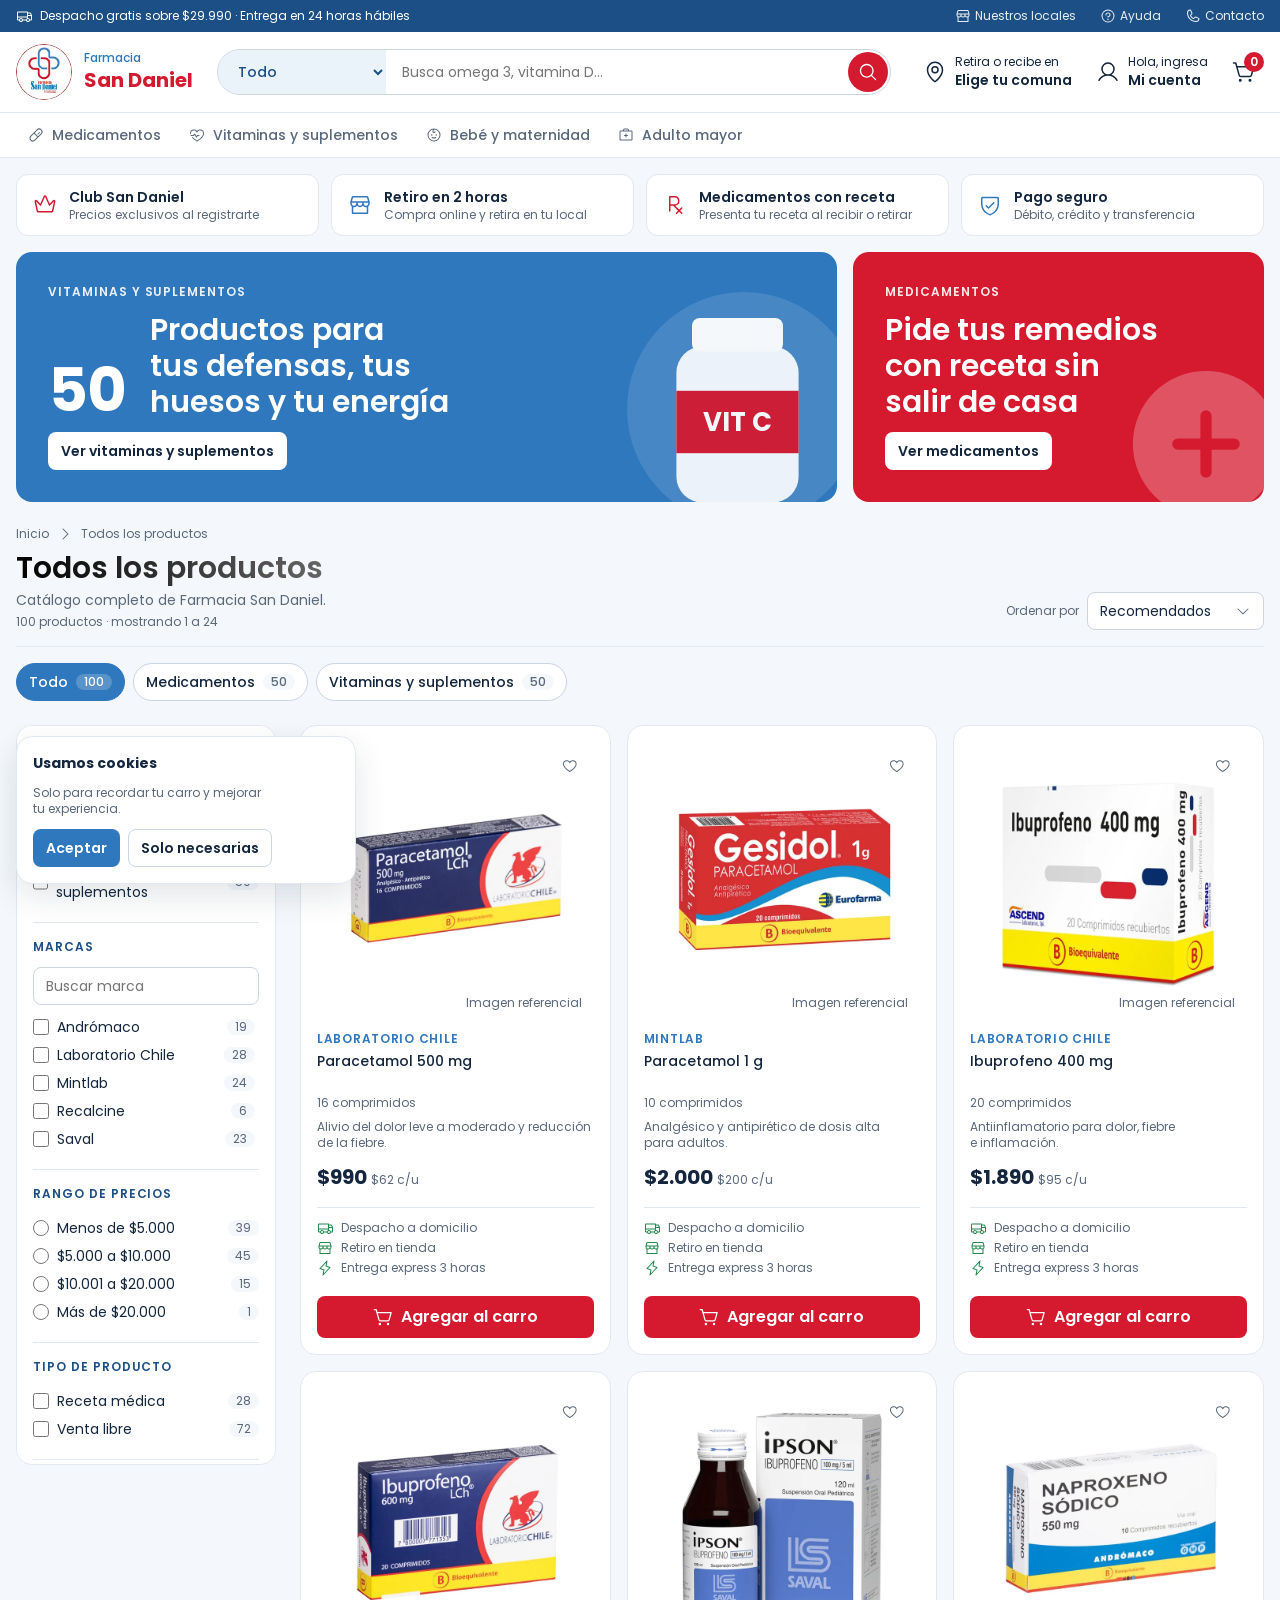
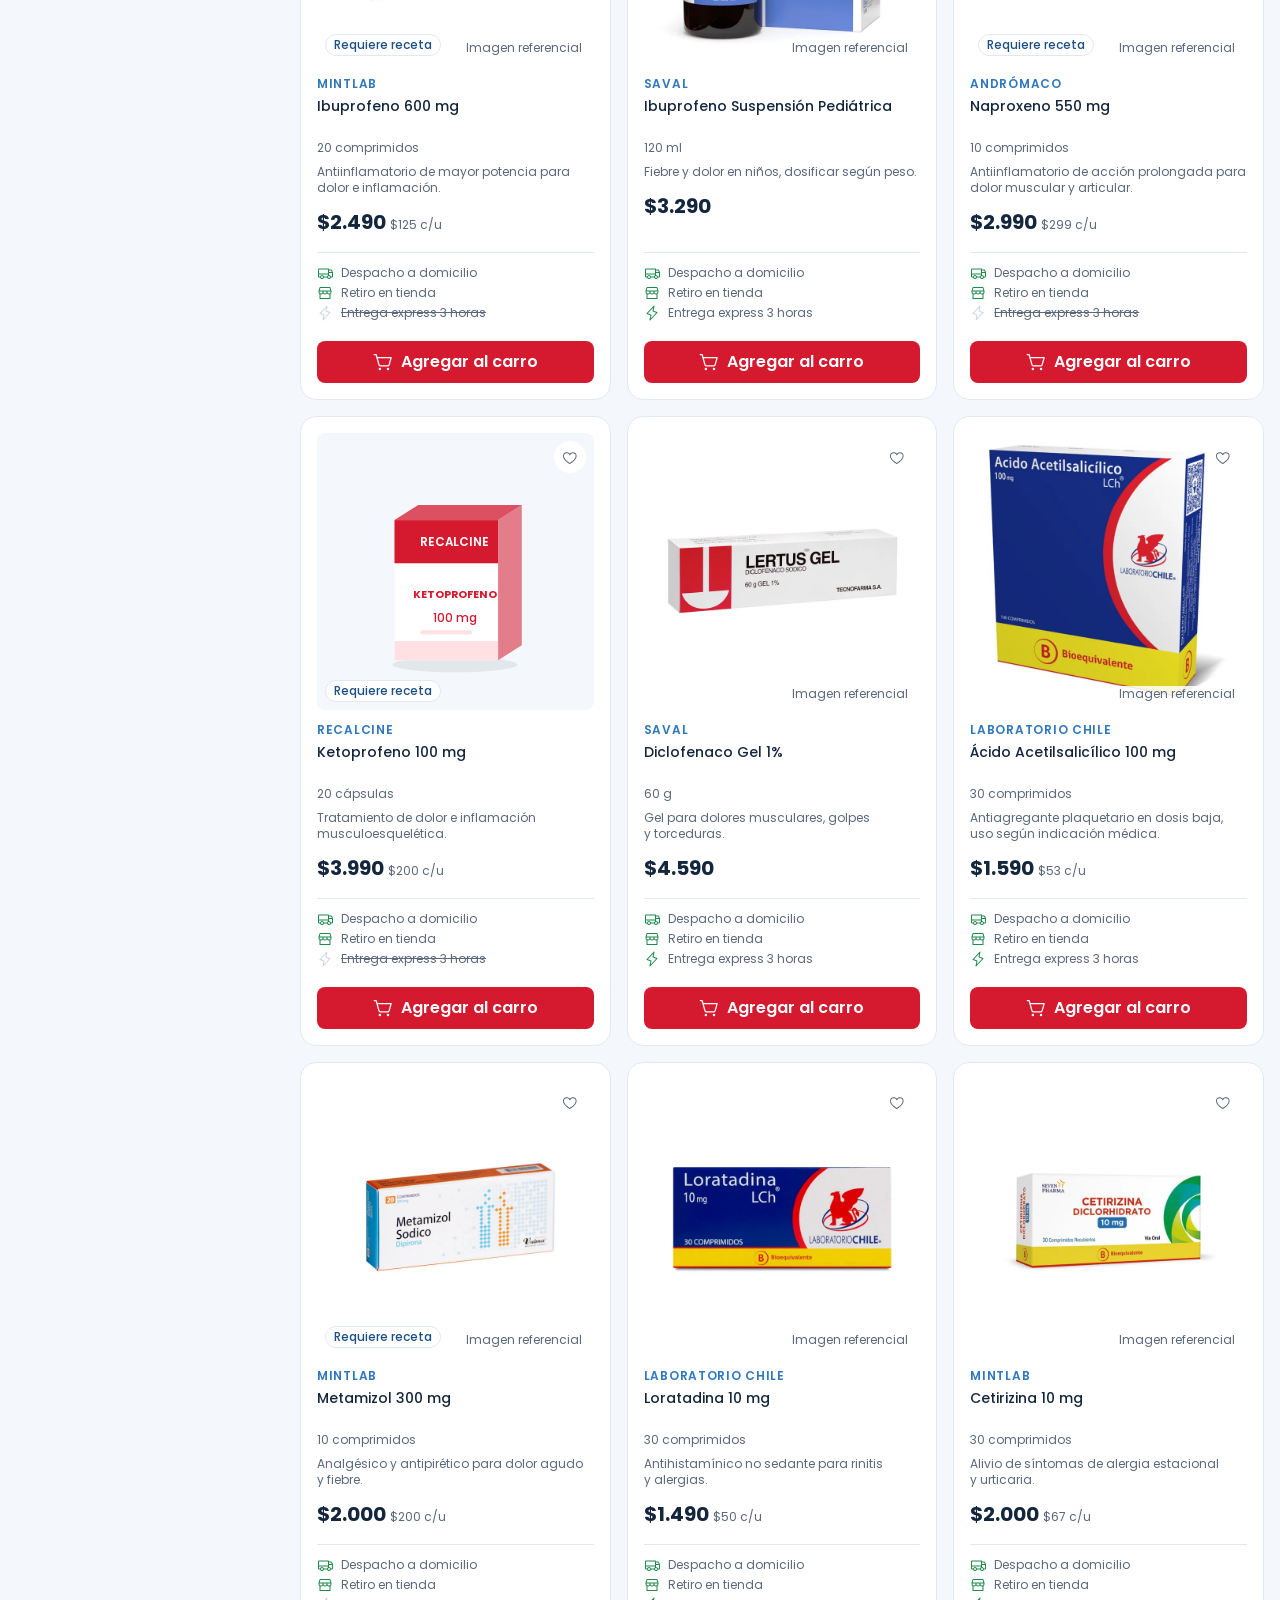
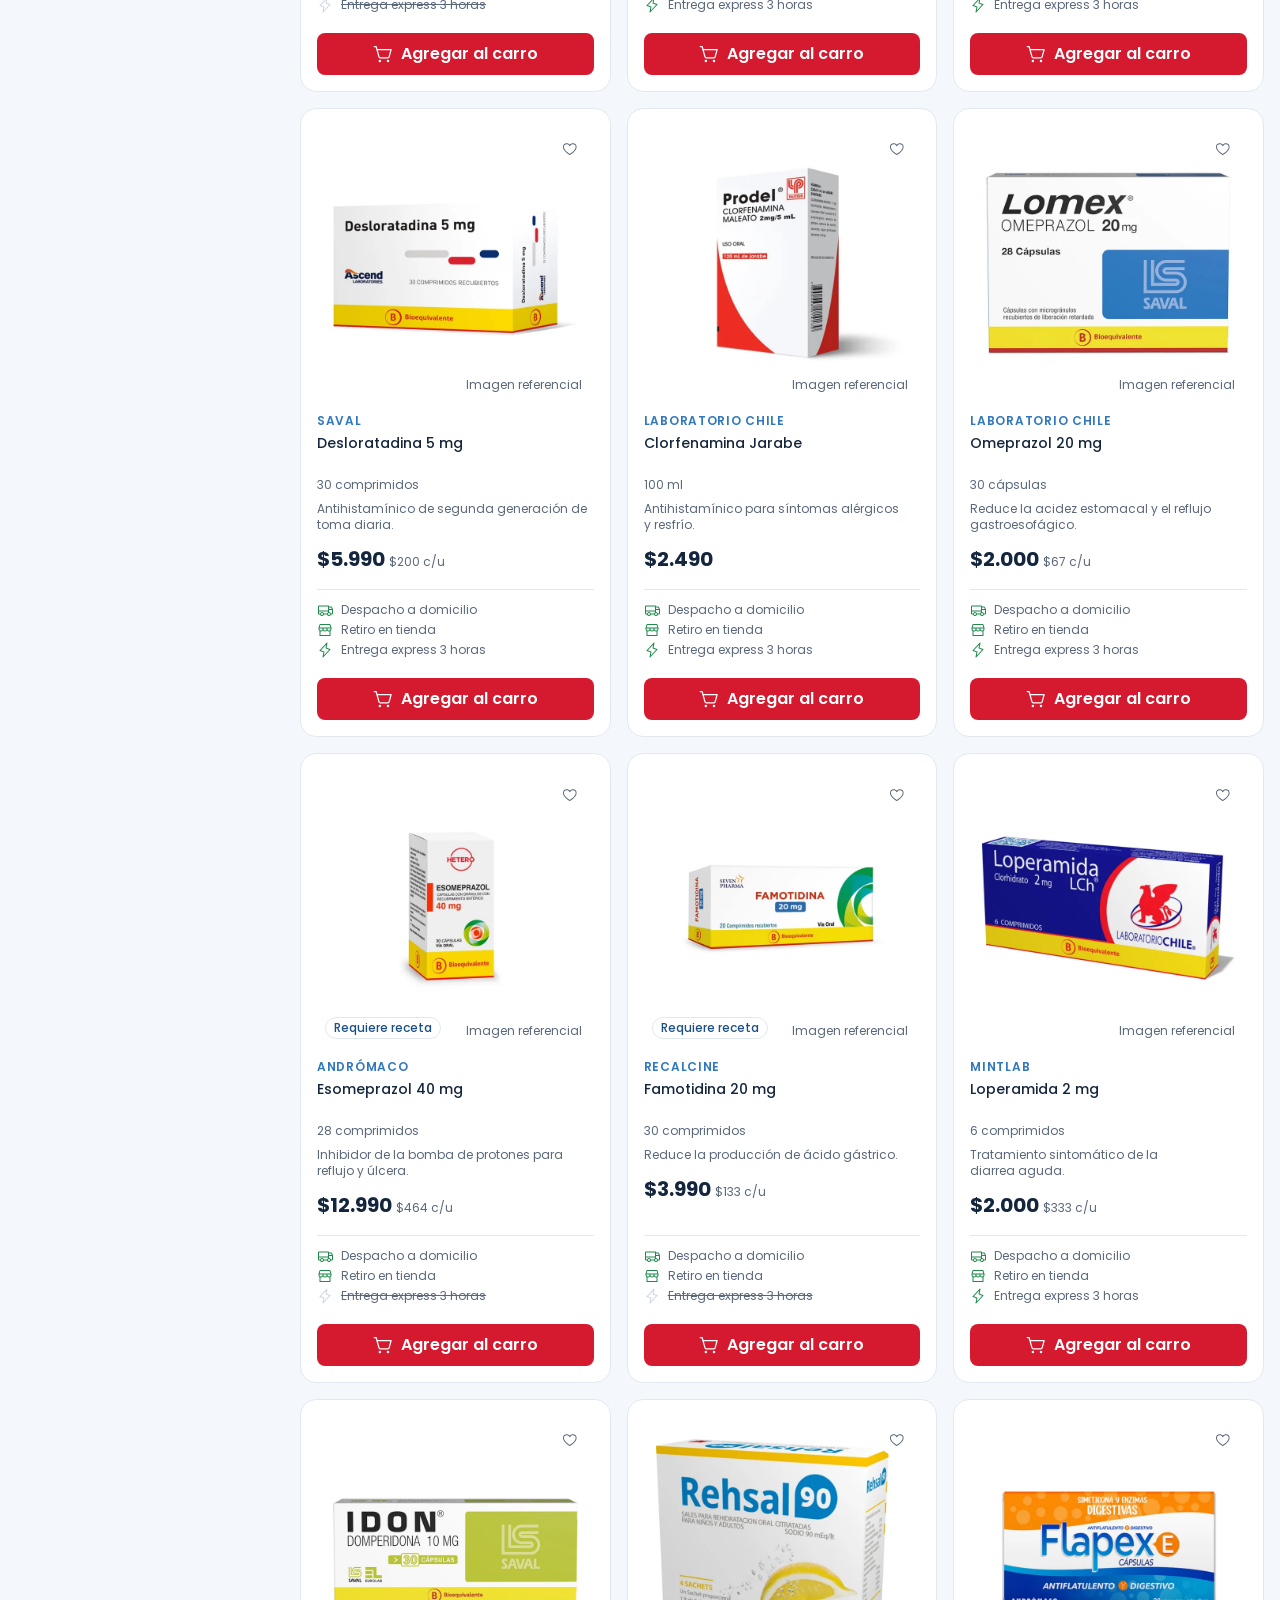
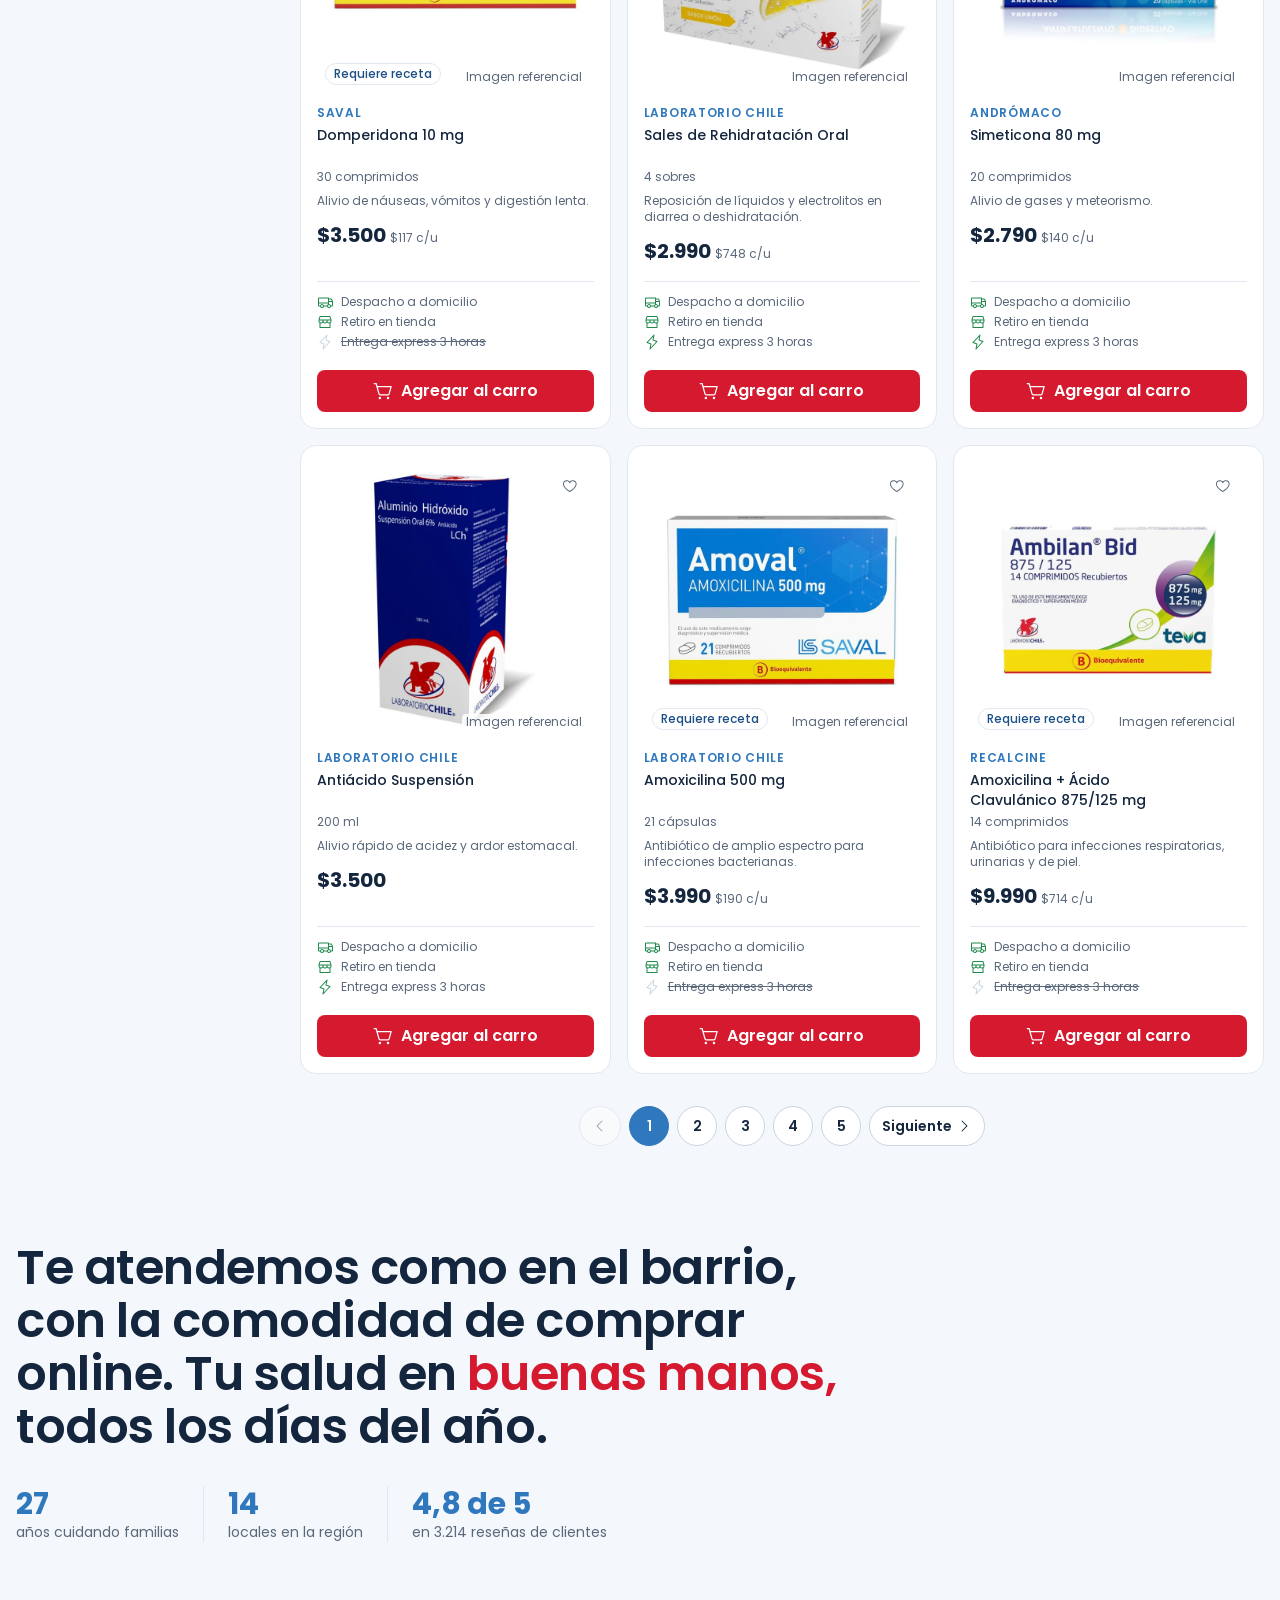
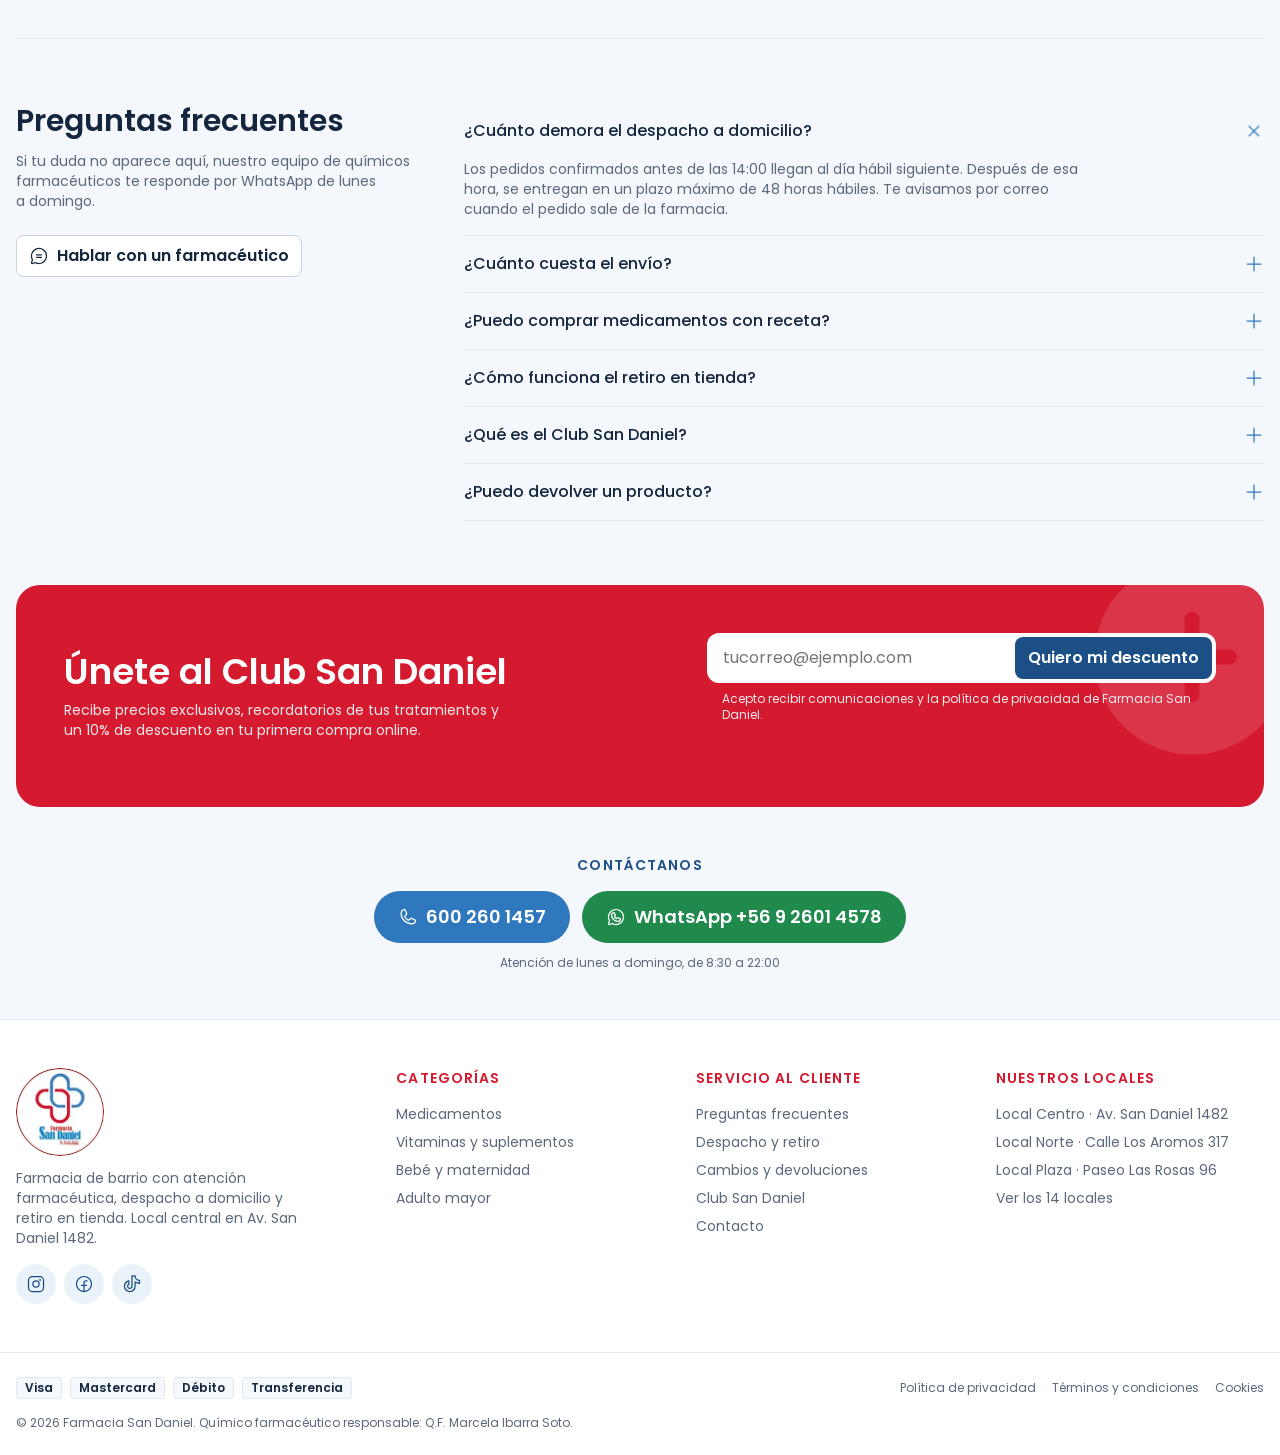
==== commit 2d2e0efa: "Página Finaliza tu compra con pago en Mercado Pago Reemplaza el paso de confirmar el pedido por What" ====
--- a/index.html
+++ b/index.html
@@ -328,6 +328,76 @@
 .tot{display:flex;justify-content:space-between;font-size:14px;color:var(--muted)}
 .tot.big{font-size:18px;line-height:28px;font-weight:700;color:var(--ink)}
 .drawer-f .note{font-size:12px;line-height:16px;color:var(--muted);text-align:center}
+.order-err{font-size:14px;line-height:20px;color:var(--red-dark);background:var(--red-soft);border-radius:8px;padding:8px 12px}
+.order-err a{font-weight:600;text-decoration:underline}
+.in-checkout #main > .wrap > section:not(#checkout), .in-checkout #main > section{display:none}
+.co{padding-block:0 64px}
+.co-grid{display:grid;grid-template-columns:minmax(0,1fr) 360px;gap:24px;align-items:start;margin-top:16px}
+.co-main{display:flex;flex-direction:column;gap:16px;min-width:0}
+.co-main h1, .co-empty h1, .co-result h1{font-size:28px;line-height:36px}
+.co-items{list-style:none;margin:0;padding:16px;display:flex;flex-direction:column;gap:12px;background:var(--surface);border:1px solid var(--line);border-radius:16px}
+.co-box{background:var(--surface);border:1px solid var(--line);border-radius:16px;padding:24px;display:flex;flex-direction:column;gap:16px}
+.co-box h2, .co-sum h2{font-size:20px;line-height:28px}
+.co-seg{display:grid;grid-template-columns:1fr 1fr;gap:8px;padding:4px;background:var(--bg);border-radius:12px}
+.co-seg .co-opt{justify-content:center;text-align:center;border-color:transparent;background:transparent}
+.co-seg .co-opt:has(input:checked){background:var(--surface);border-color:var(--blue)}
+.co-seg small{color:var(--ok)!important;font-weight:600}
+.co-opt{position:relative;display:flex;align-items:center;gap:12px;padding:12px 16px;border:1px solid var(--line);border-radius:12px;cursor:pointer;transition:border-color .3s var(--ease),background-color .3s var(--ease)}
+.co-opt:hover{border-color:var(--blue)}
+.co-opt:has(input:checked){border-color:var(--blue);background:var(--blue-soft)}
+.co-opt:has(input:focus-visible){outline:2px solid var(--blue);outline-offset:2px}
+.co-opt input{accent-color:var(--blue);width:18px;height:18px;flex:none;margin:0}
+.co-seg .co-opt input{position:absolute;opacity:0;pointer-events:none}
+.co-opt span{display:flex;flex-direction:column;flex:1;min-width:0}
+.co-opt b{font-weight:600;font-size:16px;line-height:24px}
+.co-opt small{font-size:14px;line-height:20px;color:var(--muted)}
+.co-opt > .ic{color:var(--blue);width:24px;height:24px}
+.co-list, .co-locales{display:flex;flex-direction:column;gap:8px}
+.co-locales{display:grid;grid-template-columns:1fr 1fr}
+.co-fields{display:grid;grid-template-columns:1fr 1fr;gap:12px 16px}
+.co-field{display:flex;flex-direction:column;gap:4px;min-width:0}
+.co-field.wide{grid-column:1/-1}
+.co-field label{font-size:14px;line-height:20px;font-weight:500}
+.co-field label span{color:var(--muted);font-weight:400}
+.co-field input{border:1px solid var(--line-strong);border-radius:8px;padding:10px 12px;font-size:16px;line-height:24px;color:var(--ink);background:var(--surface);transition:border-color .3s var(--ease)}
+.co-field input:focus{outline:2px solid var(--blue);outline-offset:-1px;border-color:var(--blue)}
+.co-field input[aria-invalid="true"]{border-color:var(--red)}
+.co-msg{font-size:12px;line-height:16px;color:var(--red-dark)}
+.co-note{display:flex;gap:8px;align-items:flex-start;font-size:12px;line-height:16px;color:var(--muted)}
+.co-note .ic{flex:none;color:var(--ok)}
+.co-rx{display:flex;gap:12px;align-items:flex-start;padding:12px 16px;border-radius:12px;background:var(--blue-soft);color:var(--blue-dark);font-size:14px;line-height:20px}
+.co-rx .ic{flex:none;width:20px;height:20px}
+.co-sum{position:sticky;top:calc(env(safe-area-inset-top,0px) + 144px);background:var(--surface);border:1px solid var(--line);border-radius:16px;padding:24px;display:flex;flex-direction:column;gap:12px}
+.co-sum .tot{font-size:16px;line-height:24px;color:var(--ink)}
+.co-sum .tot.big{font-size:22px;line-height:32px;padding-top:12px;border-top:1px solid var(--line)}
+.co-sum s{color:var(--muted);font-size:14px}
+.co-save, .co-free, .co-saved{color:var(--ok)!important}
+.co-saved{text-align:right;font-weight:600;font-size:14px;line-height:20px;margin-top:-8px}
+.co-pay{width:100%;padding:12px;font-size:18px;line-height:28px;margin-top:4px}
+.co-empty, .co-result{max-width:640px;margin:24px auto 0;background:var(--surface);border:1px solid var(--line);border-radius:16px;padding:32px 24px;display:flex;flex-direction:column;gap:12px}
+.co-empty{align-items:center;text-align:center}
+.co-empty > .ic, .co-result > .ic{width:48px;height:48px;color:var(--ok)}
+.co-empty > .ic, .co-result.wait > .ic{color:var(--blue)}
+.co-empty p, .co-result > p{color:var(--muted)}
+.co-num b{color:var(--ink)}
+.co-lines{list-style:none;margin:0;padding:12px 0 0;border-top:1px solid var(--line);display:flex;flex-direction:column;gap:8px;font-size:14px}
+.co-lines li{display:flex;justify-content:space-between;gap:12px}
+.co-lines li span{min-width:0}
+.co-lines li.big{font-size:18px;line-height:28px;font-weight:700;padding-top:8px;border-top:1px solid var(--line)}
+.co-actions{display:flex;flex-wrap:wrap;gap:8px;margin-top:8px}
+.co-help{font-size:14px;line-height:20px}
+.co-help a{color:var(--blue);font-weight:600;text-decoration:underline}
+@media (max-width:900px){
+  .co-grid{grid-template-columns:minmax(0,1fr)}
+  .co-sum{position:static}
+}
+@media (max-width:560px){
+  .co-box, .co-sum{padding:16px}
+  .co-fields, .co-locales{grid-template-columns:minmax(0,1fr)}
+  .co-main h1, .co-empty h1, .co-result h1{font-size:24px;line-height:32px}
+  .co-actions .btn{width:100%}
+}
+.order-id{font-variant-numeric:tabular-nums;color:var(--blue-dark)}
 .cart-empty{display:flex;flex-direction:column;align-items:center;text-align:center;gap:12px;padding:48px 16px;color:var(--muted)}
 .cart-empty .ic{width:48px;height:48px;color:var(--blue)}
 .cart-empty h3{color:var(--ink);font-size:18px;line-height:28px}
@@ -606,7 +676,7 @@
     <section class="perks" aria-label="Beneficios">
       <div class="perk"><svg class="ic"><use href="#i-crown-simple"/></svg><div><b>Club San Daniel</b><span>Precios exclusivos al registrarte</span></div></div>
       <div class="perk"><svg class="ic"><use href="#i-storefront"/></svg><div><b>Retiro en 2 horas</b><span>Compra online y retira en tu local</span></div></div>
-      <div class="perk"><svg class="ic"><use href="#i-prescription"/></svg><div><b>Receta digital</b><span>Sube tu receta al pagar</span></div></div>
+      <div class="perk"><svg class="ic"><use href="#i-prescription"/></svg><div><b>Medicamentos con receta</b><span>Presenta tu receta al recibir o retirar</span></div></div>
       <div class="perk"><svg class="ic"><use href="#i-shield-check"/></svg><div><b>Pago seguro</b><span>Débito, crédito y transferencia</span></div></div>
     </section>
 
@@ -687,6 +757,7 @@
     </section>
 
     <section id="pdp" class="pdp" hidden aria-label="Detalle del producto"></section>
+    <section id="checkout" class="co" hidden aria-label="Finaliza tu compra"></section>
 
     <section class="tagline reveal" aria-label="Nuestra promesa">
       <p id="taglineText">Te atendemos como en el barrio, con la comodidad de comprar online. Tu salud en buenas manos, todos los días del año.</p>
@@ -835,7 +906,7 @@
 const DEFAULT_SEC = 'todos';
 
 // Each product: sec is the section where it lives; also lists other sections where it appears, with its subcategory there
-const P = [{"id": "MED-001", "sec": "medicamentos", "cat": "Analgésicos", "also": null, "name": "Paracetamol 500 mg", "brand": "Laboratorio Chile", "pa": "Paracetamol", "pres": "16 comprimidos", "forma": "Comprimido", "desc": "Alivio del dolor leve a moderado y reducción de la fiebre.", "rx": false, "price": 990, "stock": 36, "min": 15, "units": 16, "unit": "comprimido", "shape": "box", "c": "#2F78BD", "c2": "#DCEBFA", "lbl": "PARACETAMOL", "dose": "500 mg", "badge": "16 u", "flags": [], "img": "images/MED-001.webp", "kind": "Medicamentos", "venc": "03/2027"}, {"id": "MED-002", "sec": "medicamentos", "cat": "Analgésicos", "also": null, "name": "Paracetamol 1 g", "brand": "Mintlab", "pa": "Paracetamol", "pres": "10 comprimidos", "forma": "Comprimido", "desc": "Analgésico y antipirético de dosis alta para adultos.", "rx": false, "price": 2000, "stock": 78, "min": 15, "units": 10, "unit": "comprimido", "shape": "box", "c": "#2F78BD", "c2": "#DCEBFA", "lbl": "PARACETAMOL", "dose": "1 g", "badge": "10 u", "flags": [], "img": "images/MED-002.webp", "kind": "Medicamentos", "venc": "11/2027"}, {"id": "MED-003", "sec": "medicamentos", "cat": "Antiinflamatorios", "also": null, "name": "Ibuprofeno 400 mg", "brand": "Laboratorio Chile", "pa": "Ibuprofeno", "pres": "20 comprimidos", "forma": "Comprimido recubierto", "desc": "Antiinflamatorio para dolor, fiebre e inflamación.", "rx": false, "price": 1890, "stock": 65, "min": 15, "units": 20, "unit": "comprimido", "shape": "box", "c": "#D51A2F", "c2": "#FFE1E4", "lbl": "IBUPROFENO", "dose": "400 mg", "badge": "20 u", "flags": [], "img": "images/MED-003.webp", "kind": "Medicamentos", "venc": "07/2027"}, {"id": "MED-004", "sec": "medicamentos", "cat": "Antiinflamatorios", "also": null, "name": "Ibuprofeno 600 mg", "brand": "Mintlab", "pa": "Ibuprofeno", "pres": "20 comprimidos", "forma": "Comprimido recubierto", "desc": "Antiinflamatorio de mayor potencia para dolor e inflamación.", "rx": true, "price": 2490, "stock": 34, "min": 10, "units": 20, "unit": "comprimido", "shape": "box", "c": "#D51A2F", "c2": "#FFE1E4", "lbl": "IBUPROFENO", "dose": "600 mg", "badge": "20 u", "flags": [], "img": "images/MED-004.webp", "kind": "Medicamentos", "venc": "01/2029"}, {"id": "MED-005", "sec": "medicamentos", "cat": "Antiinflamatorios", "also": {"bebe-y-maternidad": "Niños"}, "name": "Ibuprofeno Suspensión Pediátrica", "brand": "Saval", "pa": "Ibuprofeno", "pres": "120 ml", "forma": "Suspensión oral", "desc": "Fiebre y dolor en niños, dosificar según peso.", "rx": false, "price": 3290, "stock": 147, "min": 15, "units": 1, "unit": null, "shape": "bottle", "c": "#D51A2F", "c2": "#FFE1E4", "lbl": "IBUPROFENO", "dose": "100 mg/5 ml", "badge": "120 ml", "flags": [], "img": "images/MED-005.webp", "kind": "Medicamentos", "venc": "05/2027"}, {"id": "MED-006", "sec": "medicamentos", "cat": "Antiinflamatorios", "also": null, "name": "Naproxeno 550 mg", "brand": "Andrómaco", "pa": "Naproxeno sódico", "pres": "10 comprimidos", "forma": "Comprimido recubierto", "desc": "Antiinflamatorio de acción prolongada para dolor muscular y articular.", "rx": true, "price": 2990, "stock": 116, "min": 10, "units": 10, "unit": "comprimido", "shape": "box", "c": "#D51A2F", "c2": "#FFE1E4", "lbl": "NAPROXENO", "dose": "550 mg", "badge": "10 u", "flags": [], "img": "images/MED-006.webp", "kind": "Medicamentos", "venc": "04/2027"}, {"id": "MED-007", "sec": "medicamentos", "cat": "Antiinflamatorios", "also": null, "name": "Ketoprofeno 100 mg", "brand": "Recalcine", "pa": "Ketoprofeno", "pres": "20 cápsulas", "forma": "Cápsula", "desc": "Tratamiento de dolor e inflamación musculoesquelética.", "rx": true, "price": 3990, "stock": 15, "min": 10, "units": 20, "unit": "cápsula", "shape": "box", "c": "#D51A2F", "c2": "#FFE1E4", "lbl": "KETOPROFENO", "dose": "100 mg", "badge": "20 u", "flags": [], "img": null, "kind": "Medicamentos", "venc": "06/2027"}, {"id": "MED-008", "sec": "medicamentos", "cat": "Antiinflamatorios", "also": null, "name": "Diclofenaco Gel 1%", "brand": "Saval", "pa": "Diclofenaco dietilamina", "pres": "60 g", "forma": "Gel tópico", "desc": "Gel para dolores musculares, golpes y torceduras.", "rx": false, "price": 4590, "stock": 63, "min": 15, "units": 1, "unit": null, "shape": "tube", "c": "#D51A2F", "c2": "#FFE1E4", "lbl": "DICLOFENACO", "dose": "1%", "badge": "60 g", "flags": [], "img": "images/MED-008.webp", "kind": "Medicamentos", "venc": "10/2027"}, {"id": "MED-009", "sec": "medicamentos", "cat": "Cardiovascular", "also": {"adulto-mayor": "Corazón"}, "name": "Ácido Acetilsalicílico 100 mg", "brand": "Laboratorio Chile", "pa": "Ácido acetilsalicílico", "pres": "30 comprimidos", "forma": "Comprimido", "desc": "Antiagregante plaquetario en dosis baja, uso según indicación médica.", "rx": false, "price": 1590, "stock": 137, "min": 15, "units": 30, "unit": "comprimido", "shape": "box", "c": "#1E9AA0", "c2": "#D9F3F3", "lbl": "AAS 100", "dose": "100 mg", "badge": "30 u", "flags": [], "img": "images/MED-009.webp", "kind": "Medicamentos", "venc": "11/2028"}, {"id": "MED-010", "sec": "medicamentos", "cat": "Analgésicos", "also": null, "name": "Metamizol 300 mg", "brand": "Mintlab", "pa": "Metamizol sódico", "pres": "10 comprimidos", "forma": "Comprimido", "desc": "Analgésico y antipirético para dolor agudo y fiebre.", "rx": true, "price": 2000, "stock": 14, "min": 10, "units": 10, "unit": "comprimido", "shape": "box", "c": "#2F78BD", "c2": "#DCEBFA", "lbl": "METAMIZOL", "dose": "300 mg", "badge": "10 u", "flags": [], "img": "images/MED-010.webp", "kind": "Medicamentos", "venc": "09/2028"}, {"id": "MED-011", "sec": "medicamentos", "cat": "Antialérgicos", "also": null, "name": "Loratadina 10 mg", "brand": "Laboratorio Chile", "pa": "Loratadina", "pres": "30 comprimidos", "forma": "Comprimido", "desc": "Antihistamínico no sedante para rinitis y alergias.", "rx": false, "price": 1490, "stock": 58, "min": 15, "units": 30, "unit": "comprimido", "shape": "box", "c": "#E8772E", "c2": "#FFEBDC", "lbl": "LORATADINA", "dose": "10 mg", "badge": "30 u", "flags": [], "img": "images/MED-011.webp", "kind": "Medicamentos", "venc": "12/2028"}, {"id": "MED-012", "sec": "medicamentos", "cat": "Antialérgicos", "also": null, "name": "Cetirizina 10 mg", "brand": "Mintlab", "pa": "Cetirizina diclorhidrato", "pres": "30 comprimidos", "forma": "Comprimido recubierto", "desc": "Alivio de síntomas de alergia estacional y urticaria.", "rx": false, "price": 2000, "stock": 147, "min": 15, "units": 30, "unit": "comprimido", "shape": "box", "c": "#E8772E", "c2": "#FFEBDC", "lbl": "CETIRIZINA", "dose": "10 mg", "badge": "30 u", "flags": [], "img": "images/MED-012.webp", "kind": "Medicamentos", "venc": "05/2028"}, {"id": "MED-013", "sec": "medicamentos", "cat": "Antialérgicos", "also": null, "name": "Desloratadina 5 mg", "brand": "Saval", "pa": "Desloratadina", "pres": "30 comprimidos", "forma": "Comprimido recubierto", "desc": "Antihistamínico de segunda generación de toma diaria.", "rx": false, "price": 5990, "stock": 64, "min": 15, "units": 30, "unit": "comprimido", "shape": "box", "c": "#E8772E", "c2": "#FFEBDC", "lbl": "DESLORATADINA", "dose": "5 mg", "badge": "30 u", "flags": [], "img": "images/MED-013.webp", "kind": "Medicamentos", "venc": "06/2028"}, {"id": "MED-014", "sec": "medicamentos", "cat": "Antialérgicos", "also": null, "name": "Clorfenamina Jarabe", "brand": "Laboratorio Chile", "pa": "Clorfenamina maleato", "pres": "100 ml", "forma": "Jarabe", "desc": "Antihistamínico para síntomas alérgicos y resfrío.", "rx": false, "price": 2490, "stock": 79, "min": 15, "units": 1, "unit": null, "shape": "bottle", "c": "#E8772E", "c2": "#FFEBDC", "lbl": "CLORFENAMINA", "dose": "2 mg/5 ml", "badge": "100 ml", "flags": [], "img": "images/MED-014.webp", "kind": "Medicamentos", "venc": "03/2027"}, {"id": "MED-015", "sec": "medicamentos", "cat": "Gastrointestinal", "also": null, "name": "Omeprazol 20 mg", "brand": "Laboratorio Chile", "pa": "Omeprazol", "pres": "30 cápsulas", "forma": "Cápsula", "desc": "Reduce la acidez estomacal y el reflujo gastroesofágico.", "rx": false, "price": 2000, "stock": 48, "min": 15, "units": 30, "unit": "cápsula", "shape": "box", "c": "#2E9E62", "c2": "#DFF4E8", "lbl": "OMEPRAZOL", "dose": "20 mg", "badge": "30 u", "flags": [], "img": "images/MED-015.webp", "kind": "Medicamentos", "venc": "02/2029"}, {"id": "MED-016", "sec": "medicamentos", "cat": "Gastrointestinal", "also": null, "name": "Esomeprazol 40 mg", "brand": "Andrómaco", "pa": "Esomeprazol", "pres": "28 comprimidos", "forma": "Comprimido recubierto", "desc": "Inhibidor de la bomba de protones para reflujo y úlcera.", "rx": true, "price": 12990, "stock": 116, "min": 10, "units": 28, "unit": "comprimido", "shape": "box", "c": "#2E9E62", "c2": "#DFF4E8", "lbl": "ESOMEPRAZOL", "dose": "40 mg", "badge": "28 u", "flags": [], "img": "images/MED-016.webp", "kind": "Medicamentos", "venc": "02/2028"}, {"id": "MED-017", "sec": "medicamentos", "cat": "Gastrointestinal", "also": null, "name": "Famotidina 20 mg", "brand": "Recalcine", "pa": "Famotidina", "pres": "30 comprimidos", "forma": "Comprimido recubierto", "desc": "Reduce la producción de ácido gástrico.", "rx": true, "price": 3990, "stock": 79, "min": 10, "units": 30, "unit": "comprimido", "shape": "box", "c": "#2E9E62", "c2": "#DFF4E8", "lbl": "FAMOTIDINA", "dose": "20 mg", "badge": "30 u", "flags": [], "img": "images/MED-017.webp", "kind": "Medicamentos", "venc": "08/2027"}, {"id": "MED-018", "sec": "medicamentos", "cat": "Gastrointestinal", "also": null, "name": "Loperamida 2 mg", "brand": "Mintlab", "pa": "Loperamida clorhidrato", "pres": "6 comprimidos", "forma": "Comprimido", "desc": "Tratamiento sintomático de la diarrea aguda.", "rx": false, "price": 2000, "stock": 63, "min": 15, "units": 6, "unit": "comprimido", "shape": "box", "c": "#2E9E62", "c2": "#DFF4E8", "lbl": "LOPERAMIDA", "dose": "2 mg", "badge": "6 u", "flags": [], "img": "images/MED-018.webp", "kind": "Medicamentos", "venc": "02/2028"}, {"id": "MED-019", "sec": "medicamentos", "cat": "Gastrointestinal", "also": null, "name": "Domperidona 10 mg", "brand": "Saval", "pa": "Domperidona", "pres": "30 comprimidos", "forma": "Comprimido", "desc": "Alivio de náuseas, vómitos y digestión lenta.", "rx": true, "price": 3500, "stock": 34, "min": 10, "units": 30, "unit": "comprimido", "shape": "box", "c": "#2E9E62", "c2": "#DFF4E8", "lbl": "DOMPERIDONA", "dose": "10 mg", "badge": "30 u", "flags": [], "img": "images/MED-019.webp", "kind": "Medicamentos", "venc": "06/2027"}, {"id": "MED-020", "sec": "medicamentos", "cat": "Gastrointestinal", "also": null, "name": "Sales de Rehidratación Oral", "brand": "Laboratorio Chile", "pa": "Glucosa y electrolitos", "pres": "4 sobres", "forma": "Polvo para solución oral", "desc": "Reposición de líquidos y electrolitos en diarrea o deshidratación.", "rx": false, "price": 2990, "stock": 105, "min": 15, "units": 4, "unit": "sobre", "shape": "box", "c": "#2E9E62", "c2": "#DFF4E8", "lbl": "SUERO ORAL", "dose": "Fórmula OMS", "badge": "4 u", "flags": [], "img": "images/MED-020.webp", "kind": "Medicamentos", "venc": "06/2027"}, {"id": "MED-021", "sec": "medicamentos", "cat": "Gastrointestinal", "also": null, "name": "Simeticona 80 mg", "brand": "Andrómaco", "pa": "Simeticona", "pres": "20 comprimidos", "forma": "Comprimido masticable", "desc": "Alivio de gases y meteorismo.", "rx": false, "price": 2790, "stock": 99, "min": 15, "units": 20, "unit": "comprimido", "shape": "box", "c": "#2E9E62", "c2": "#DFF4E8", "lbl": "SIMETICONA", "dose": "80 mg", "badge": "20 u", "flags": [], "img": "images/MED-021.webp", "kind": "Medicamentos", "venc": "02/2028"}, {"id": "MED-022", "sec": "medicamentos", "cat": "Gastrointestinal", "also": null, "name": "Antiácido Suspensión", "brand": "Laboratorio Chile", "pa": "Hidróxido de aluminio + hidróxido de magnesio", "pres": "200 ml", "forma": "Suspensión oral", "desc": "Alivio rápido de acidez y ardor estomacal.", "rx": false, "price": 3500, "stock": 75, "min": 15, "units": 1, "unit": null, "shape": "bottle", "c": "#2E9E62", "c2": "#DFF4E8", "lbl": "ANTIÁCIDO", "dose": "200 mg/200 mg por 5 ml", "badge": "200 ml", "flags": [], "img": "images/MED-022.webp", "kind": "Medicamentos", "venc": "04/2027"}, {"id": "MED-023", "sec": "medicamentos", "cat": "Antibióticos", "also": null, "name": "Amoxicilina 500 mg", "brand": "Laboratorio Chile", "pa": "Amoxicilina", "pres": "21 cápsulas", "forma": "Cápsula", "desc": "Antibiótico de amplio espectro para infecciones bacterianas.", "rx": true, "price": 3990, "stock": 125, "min": 10, "units": 21, "unit": "cápsula", "shape": "box", "c": "#7A4BB5", "c2": "#EEE5FA", "lbl": "AMOXICILINA", "dose": "500 mg", "badge": "21 u", "flags": [], "img": "images/MED-023.webp", "kind": "Medicamentos", "venc": "08/2028"}, {"id": "MED-024", "sec": "medicamentos", "cat": "Antibióticos", "also": null, "name": "Amoxicilina + Ácido Clavulánico 875/125 mg", "brand": "Recalcine", "pa": "Amoxicilina + ácido clavulánico", "pres": "14 comprimidos", "forma": "Comprimido recubierto", "desc": "Antibiótico para infecciones respiratorias, urinarias y de piel.", "rx": true, "price": 9990, "stock": 39, "min": 10, "units": 14, "unit": "comprimido", "shape": "box", "c": "#7A4BB5", "c2": "#EEE5FA", "lbl": "AMOXI CLAV", "dose": "875 mg/125 mg", "badge": "14 u", "flags": [], "img": "images/MED-024.webp", "kind": "Medicamentos", "venc": "03/2028"}, {"id": "MED-025", "sec": "medicamentos", "cat": "Antibióticos", "also": null, "name": "Azitromicina 500 mg", "brand": "Saval", "pa": "Azitromicina", "pres": "3 comprimidos", "forma": "Comprimido recubierto", "desc": "Antibiótico macrólido de tratamiento corto.", "rx": true, "price": 5000, "stock": 28, "min": 10, "units": 3, "unit": "comprimido", "shape": "box", "c": "#7A4BB5", "c2": "#EEE5FA", "lbl": "AZITROMICINA", "dose": "500 mg", "badge": "3 u", "flags": [], "img": "images/MED-025.webp", "kind": "Medicamentos", "venc": "09/2028"}, {"id": "MED-026", "sec": "medicamentos", "cat": "Antibióticos", "also": null, "name": "Ciprofloxacino 500 mg", "brand": "Mintlab", "pa": "Ciprofloxacino", "pres": "14 comprimidos", "forma": "Comprimido recubierto", "desc": "Antibiótico para infecciones urinarias y gastrointestinales.", "rx": true, "price": 3990, "stock": 83, "min": 10, "units": 14, "unit": "comprimido", "shape": "box", "c": "#7A4BB5", "c2": "#EEE5FA", "lbl": "CIPROFLOXACINO", "dose": "500 mg", "badge": "14 u", "flags": [], "img": "images/MED-026.webp", "kind": "Medicamentos", "venc": "12/2028"}, {"id": "MED-027", "sec": "medicamentos", "cat": "Antibióticos", "also": null, "name": "Cefadroxilo 500 mg", "brand": "Andrómaco", "pa": "Cefadroxilo", "pres": "16 cápsulas", "forma": "Cápsula", "desc": "Cefalosporina para infecciones de piel y vías respiratorias.", "rx": true, "price": 5990, "stock": 100, "min": 10, "units": 16, "unit": "cápsula", "shape": "box", "c": "#7A4BB5", "c2": "#EEE5FA", "lbl": "CEFADROXILO", "dose": "500 mg", "badge": "16 u", "flags": [], "img": "images/MED-027.webp", "kind": "Medicamentos", "venc": "10/2028"}, {"id": "MED-028", "sec": "medicamentos", "cat": "Antibióticos", "also": null, "name": "Nitrofurantoína 100 mg", "brand": "Laboratorio Chile", "pa": "Nitrofurantoína", "pres": "20 cápsulas", "forma": "Cápsula", "desc": "Antibiótico para infecciones urinarias.", "rx": true, "price": 5000, "stock": 57, "min": 10, "units": 20, "unit": "cápsula", "shape": "box", "c": "#7A4BB5", "c2": "#EEE5FA", "lbl": "NITROFURANTOÍNA", "dose": "100 mg", "badge": "20 u", "flags": [], "img": "images/MED-028.webp", "kind": "Medicamentos", "venc": "02/2029"}, {"id": "MED-029", "sec": "medicamentos", "cat": "Cardiovascular", "also": null, "name": "Losartán 50 mg", "brand": "Laboratorio Chile", "pa": "Losartán potásico", "pres": "30 comprimidos", "forma": "Comprimido recubierto", "desc": "Antihipertensivo para el control de la presión arterial.", "rx": true, "price": 2000, "stock": 25, "min": 10, "units": 30, "unit": "comprimido", "shape": "box", "c": "#1E9AA0", "c2": "#D9F3F3", "lbl": "LOSARTÁN", "dose": "50 mg", "badge": "30 u", "flags": [], "img": "images/MED-029.webp", "kind": "Medicamentos", "venc": "04/2027"}, {"id": "MED-030", "sec": "medicamentos", "cat": "Cardiovascular", "also": null, "name": "Enalapril 10 mg", "brand": "Mintlab", "pa": "Enalapril maleato", "pres": "30 comprimidos", "forma": "Comprimido", "desc": "Antihipertensivo e insuficiencia cardíaca.", "rx": true, "price": 1490, "stock": 66, "min": 10, "units": 30, "unit": "comprimido", "shape": "box", "c": "#1E9AA0", "c2": "#D9F3F3", "lbl": "ENALAPRIL", "dose": "10 mg", "badge": "30 u", "flags": [], "img": "images/MED-030.webp", "kind": "Medicamentos", "venc": "12/2027"}, {"id": "MED-031", "sec": "medicamentos", "cat": "Cardiovascular", "also": null, "name": "Amlodipino 5 mg", "brand": "Recalcine", "pa": "Amlodipino besilato", "pres": "30 comprimidos", "forma": "Comprimido", "desc": "Bloqueador de canales de calcio para hipertensión.", "rx": true, "price": 2000, "stock": 28, "min": 10, "units": 30, "unit": "comprimido", "shape": "box", "c": "#1E9AA0", "c2": "#D9F3F3", "lbl": "AMLODIPINO", "dose": "5 mg", "badge": "30 u", "flags": [], "img": "images/MED-031.webp", "kind": "Medicamentos", "venc": "10/2027"}, {"id": "MED-032", "sec": "medicamentos", "cat": "Cardiovascular", "also": null, "name": "Atorvastatina 20 mg", "brand": "Saval", "pa": "Atorvastatina cálcica", "pres": "30 comprimidos", "forma": "Comprimido recubierto", "desc": "Reduce el colesterol LDL y los triglicéridos.", "rx": true, "price": 3990, "stock": 33, "min": 10, "units": 30, "unit": "comprimido", "shape": "box", "c": "#1E9AA0", "c2": "#D9F3F3", "lbl": "ATORVASTATINA", "dose": "20 mg", "badge": "30 u", "flags": [], "img": "images/MED-032.webp", "kind": "Medicamentos", "venc": "03/2028"}, {"id": "MED-033", "sec": "medicamentos", "cat": "Diabetes", "also": null, "name": "Metformina 850 mg", "brand": "Laboratorio Chile", "pa": "Metformina clorhidrato", "pres": "30 comprimidos", "forma": "Comprimido recubierto", "desc": "Control de la glicemia en diabetes tipo 2.", "rx": true, "price": 2000, "stock": 79, "min": 10, "units": 30, "unit": "comprimido", "shape": "box", "c": "#E6A817", "c2": "#FFF4D6", "lbl": "METFORMINA", "dose": "850 mg", "badge": "30 u", "flags": [], "img": "images/MED-033.webp", "kind": "Medicamentos", "venc": "06/2028"}, {"id": "MED-034", "sec": "medicamentos", "cat": "Endocrino", "also": null, "name": "Levotiroxina 100 mcg", "brand": "Andrómaco", "pa": "Levotiroxina sódica", "pres": "30 comprimidos", "forma": "Comprimido", "desc": "Reemplazo de hormona tiroidea en hipotiroidismo.", "rx": true, "price": 2990, "stock": 101, "min": 10, "units": 30, "unit": "comprimido", "shape": "box", "c": "#1C4F85", "c2": "#DCEBFA", "lbl": "LEVOTIROXINA", "dose": "100 mcg", "badge": "30 u", "flags": [], "img": "images/MED-034.webp", "kind": "Medicamentos", "venc": "08/2027"}, {"id": "MED-035", "sec": "medicamentos", "cat": "Respiratorio", "also": null, "name": "Salbutamol Inhalador", "brand": "Laboratorio Chile", "pa": "Salbutamol", "pres": "200 dosis", "forma": "Aerosol para inhalación", "desc": "Broncodilatador de acción rápida para asma y broncoespasmo.", "rx": true, "price": 5000, "stock": 102, "min": 10, "units": 1, "unit": null, "shape": "bottle", "c": "#D9488B", "c2": "#FFE3EF", "lbl": "SALBUTAMOL", "dose": "100 mcg/dosis", "badge": "200 dosis", "flags": [], "img": "images/MED-035.webp", "kind": "Medicamentos", "venc": "02/2028"}, {"id": "MED-036", "sec": "medicamentos", "cat": "Respiratorio", "also": null, "name": "Ambroxol Jarabe Adulto", "brand": "Mintlab", "pa": "Ambroxol clorhidrato", "pres": "120 ml", "forma": "Jarabe", "desc": "Mucolítico que facilita la expectoración.", "rx": false, "price": 3500, "stock": 61, "min": 15, "units": 1, "unit": null, "shape": "bottle", "c": "#D9488B", "c2": "#FFE3EF", "lbl": "AMBROXOL", "dose": "30 mg/5 ml", "badge": "120 ml", "flags": [], "img": "images/MED-036.webp", "kind": "Medicamentos", "venc": "01/2029"}, {"id": "MED-037", "sec": "medicamentos", "cat": "Respiratorio", "also": null, "name": "Acetilcisteína 600 mg", "brand": "Saval", "pa": "Acetilcisteína", "pres": "10 comprimidos", "forma": "Comprimido efervescente", "desc": "Mucolítico para tos con flema.", "rx": false, "price": 5990, "stock": 76, "min": 15, "units": 10, "unit": "comprimido", "shape": "tube", "c": "#D9488B", "c2": "#FFE3EF", "lbl": "ACETILCISTEÍNA", "dose": "600 mg", "badge": "10 u", "flags": [], "img": null, "kind": "Medicamentos", "venc": "02/2029"}, {"id": "MED-038", "sec": "medicamentos", "cat": "Respiratorio", "also": null, "name": "Dextrometorfano Jarabe", "brand": "Laboratorio Chile", "pa": "Dextrometorfano bromhidrato", "pres": "120 ml", "forma": "Jarabe", "desc": "Antitusivo para tos seca e irritativa.", "rx": false, "price": 3990, "stock": 26, "min": 15, "units": 1, "unit": null, "shape": "bottle", "c": "#D9488B", "c2": "#FFE3EF", "lbl": "DEXTROMETORFANO", "dose": "15 mg/5 ml", "badge": "120 ml", "flags": [], "img": null, "kind": "Medicamentos", "venc": "11/2028"}, {"id": "MED-039", "sec": "medicamentos", "cat": "Respiratorio", "also": null, "name": "Fluticasona Spray Nasal", "brand": "Recalcine", "pa": "Fluticasona propionato", "pres": "120 dosis", "forma": "Spray nasal", "desc": "Corticoide nasal para rinitis alérgica.", "rx": true, "price": 8990, "stock": 51, "min": 10, "units": 1, "unit": null, "shape": "bottle", "c": "#D9488B", "c2": "#FFE3EF", "lbl": "FLUTICASONA", "dose": "50 mcg/dosis", "badge": "120 dosis", "flags": [], "img": "images/MED-039.webp", "kind": "Medicamentos", "venc": "08/2028"}, {"id": "MED-040", "sec": "medicamentos", "cat": "Dermatológicos", "also": null, "name": "Clotrimazol Crema 1%", "brand": "Laboratorio Chile", "pa": "Clotrimazol", "pres": "20 g", "forma": "Crema", "desc": "Antifúngico tópico para pie de atleta y micosis cutáneas.", "rx": false, "price": 2490, "stock": 70, "min": 15, "units": 1, "unit": null, "shape": "tube", "c": "#8A5A3C", "c2": "#F4E7DE", "lbl": "CLOTRIMAZOL", "dose": "1%", "badge": "20 g", "flags": [], "img": "images/MED-040.webp", "kind": "Medicamentos", "venc": "08/2027"}, {"id": "MED-041", "sec": "medicamentos", "cat": "Dermatológicos", "also": null, "name": "Hidrocortisona Crema 1%", "brand": "Mintlab", "pa": "Hidrocortisona acetato", "pres": "15 g", "forma": "Crema", "desc": "Alivio de picazón e inflamación leve de la piel.", "rx": false, "price": 2990, "stock": 126, "min": 15, "units": 1, "unit": null, "shape": "tube", "c": "#8A5A3C", "c2": "#F4E7DE", "lbl": "HIDROCORTISONA", "dose": "1%", "badge": "15 g", "flags": [], "img": "images/MED-041.webp", "kind": "Medicamentos", "venc": "03/2028"}, {"id": "MED-042", "sec": "medicamentos", "cat": "Dermatológicos", "also": null, "name": "Mupirocina Ungüento 2%", "brand": "Saval", "pa": "Mupirocina", "pres": "15 g", "forma": "Ungüento", "desc": "Antibiótico tópico para infecciones cutáneas.", "rx": true, "price": 5990, "stock": 77, "min": 10, "units": 1, "unit": null, "shape": "tube", "c": "#8A5A3C", "c2": "#F4E7DE", "lbl": "MUPIROCINA", "dose": "2%", "badge": "15 g", "flags": [], "img": "images/MED-042.webp", "kind": "Medicamentos", "venc": "12/2028"}, {"id": "MED-043", "sec": "medicamentos", "cat": "Dermatológicos", "also": null, "name": "Aciclovir Crema 5%", "brand": "Laboratorio Chile", "pa": "Aciclovir", "pres": "5 g", "forma": "Crema", "desc": "Antiviral tópico para herpes labial.", "rx": false, "price": 3500, "stock": 150, "min": 15, "units": 1, "unit": null, "shape": "tube", "c": "#8A5A3C", "c2": "#F4E7DE", "lbl": "ACICLOVIR", "dose": "5%", "badge": "5 g", "flags": [], "img": "images/MED-043.webp", "kind": "Medicamentos", "venc": "10/2027"}, {"id": "MED-044", "sec": "medicamentos", "cat": "Dermatológicos", "also": null, "name": "Betametasona Crema 0,05%", "brand": "Andrómaco", "pa": "Betametasona dipropionato", "pres": "15 g", "forma": "Crema", "desc": "Corticoide tópico para dermatitis y eczema.", "rx": true, "price": 3990, "stock": 91, "min": 10, "units": 1, "unit": null, "shape": "tube", "c": "#8A5A3C", "c2": "#F4E7DE", "lbl": "BETAMETASONA", "dose": "0,05%", "badge": "15 g", "flags": [], "img": "images/MED-044.webp", "kind": "Medicamentos", "venc": "04/2027"}, {"id": "MED-045", "sec": "medicamentos", "cat": "Oftalmológicos", "also": {"adulto-mayor": "Ojos"}, "name": "Lágrimas Artificiales", "brand": "Saval", "pa": "Hipromelosa", "pres": "15 ml", "forma": "Solución oftálmica", "desc": "Lubricante ocular para ojo seco.", "rx": false, "price": 3990, "stock": 66, "min": 15, "units": 1, "unit": null, "shape": "bottle", "c": "#2F78BD", "c2": "#DCEBFA", "lbl": "LÁGRIMAS", "dose": "0,3%", "badge": "15 ml", "flags": [], "img": "images/MED-045.webp", "kind": "Medicamentos", "venc": "04/2027"}, {"id": "MED-046", "sec": "medicamentos", "cat": "Sistema nervioso", "also": null, "name": "Sertralina 50 mg", "brand": "Recalcine", "pa": "Sertralina clorhidrato", "pres": "30 comprimidos", "forma": "Comprimido recubierto", "desc": "Antidepresivo ISRS, uso bajo control médico.", "rx": true, "price": 5000, "stock": 88, "min": 10, "units": 30, "unit": "comprimido", "shape": "box", "c": "#D51A2F", "c2": "#FFE1E4", "lbl": "SERTRALINA", "dose": "50 mg", "badge": "30 u", "flags": [], "img": "images/MED-046.webp", "kind": "Medicamentos", "venc": "04/2028"}, {"id": "MED-047", "sec": "medicamentos", "cat": "Gastrointestinal", "also": null, "name": "Ondansetrón 8 mg", "brand": "Andrómaco", "pa": "Ondansetrón", "pres": "10 comprimidos", "forma": "Comprimido recubierto", "desc": "Prevención de náuseas y vómitos.", "rx": true, "price": 5990, "stock": 76, "min": 10, "units": 10, "unit": "comprimido", "shape": "box", "c": "#2E9E62", "c2": "#DFF4E8", "lbl": "ONDANSETRÓN", "dose": "8 mg", "badge": "10 u", "flags": [], "img": "images/MED-047.webp", "kind": "Medicamentos", "venc": "05/2027"}, {"id": "MED-048", "sec": "medicamentos", "cat": "Urología", "also": {"adulto-mayor": "Próstata"}, "name": "Tamsulosina 0,4 mg", "brand": "Saval", "pa": "Tamsulosina clorhidrato", "pres": "30 cápsulas", "forma": "Cápsula de liberación prolongada", "desc": "Tratamiento de síntomas de hiperplasia prostática benigna.", "rx": true, "price": 6990, "stock": 62, "min": 10, "units": 30, "unit": "cápsula", "shape": "box", "c": "#1E9AA0", "c2": "#D9F3F3", "lbl": "TAMSULOSINA", "dose": "0,4 mg", "badge": "30 u", "flags": [], "img": "images/MED-048.webp", "kind": "Medicamentos", "venc": "10/2028"}, {"id": "MED-049", "sec": "medicamentos", "cat": "Antifúngicos", "also": null, "name": "Fluconazol 150 mg", "brand": "Laboratorio Chile", "pa": "Fluconazol", "pres": "1 cápsula", "forma": "Cápsula", "desc": "Antifúngico oral de dosis única para candidiasis.", "rx": true, "price": 2000, "stock": 88, "min": 10, "units": 1, "unit": "cápsula", "shape": "box", "c": "#E8772E", "c2": "#FFEBDC", "lbl": "FLUCONAZOL", "dose": "150 mg", "badge": "1 cápsula", "flags": [], "img": "images/MED-049.webp", "kind": "Medicamentos", "venc": "10/2027"}, {"id": "MED-050", "sec": "medicamentos", "cat": "Corticoides", "also": null, "name": "Prednisona 20 mg", "brand": "Mintlab", "pa": "Prednisona", "pres": "10 comprimidos", "forma": "Comprimido", "desc": "Corticoide oral para procesos inflamatorios y alérgicos.", "rx": true, "price": 2490, "stock": 135, "min": 10, "units": 10, "unit": "comprimido", "shape": "box", "c": "#2E9E62", "c2": "#DFF4E8", "lbl": "PREDNISONA", "dose": "20 mg", "badge": "10 u", "flags": [], "img": "images/MED-050.webp", "kind": "Medicamentos", "venc": "04/2028"}, {"id": "VIT-001", "sec": "vitaminas-y-suplementos", "cat": "Vitamina C", "also": null, "name": "Vitamina C 1000 mg Efervescente", "brand": "Andrómaco", "pa": "Ácido ascórbico", "pres": "10 comprimidos", "forma": "Comprimido efervescente", "desc": "Apoyo al sistema inmune, sabor naranja.", "rx": false, "price": 3990, "stock": 125, "min": 15, "units": 10, "unit": "comprimido", "shape": "tube", "c": "#7A4BB5", "c2": "#EEE5FA", "lbl": "VITAMINA C", "dose": "1000 mg", "badge": "10 u", "flags": [], "img": "images/VIT-001.webp", "kind": "Vitaminas", "venc": "07/2027"}, {"id": "VIT-002", "sec": "vitaminas-y-suplementos", "cat": "Vitamina C", "also": null, "name": "Vitamina C 500 mg Masticable", "brand": "Mintlab", "pa": "Ácido ascórbico", "pres": "60 comprimidos", "forma": "Comprimido masticable", "desc": "Vitamina C masticable para consumo diario.", "rx": false, "price": 5990, "stock": 75, "min": 15, "units": 60, "unit": "comprimido", "shape": "bottle", "c": "#7A4BB5", "c2": "#EEE5FA", "lbl": "VITAMINA C", "dose": "500 mg", "badge": "60 u", "flags": [], "img": "images/VIT-002.webp", "kind": "Vitaminas", "venc": "07/2027"}, {"id": "VIT-003", "sec": "vitaminas-y-suplementos", "cat": "Vitamina C", "also": null, "name": "Vitamina C 1000 mg Liberación Prolongada", "brand": "Laboratorio Chile", "pa": "Ácido ascórbico", "pres": "30 comprimidos", "forma": "Comprimido de liberación prolongada", "desc": "Liberación gradual durante el día.", "rx": false, "price": 8000, "stock": 71, "min": 15, "units": 30, "unit": "comprimido", "shape": "bottle", "c": "#7A4BB5", "c2": "#EEE5FA", "lbl": "VITAMINA C", "dose": "1000 mg", "badge": "30 u", "flags": [], "img": "images/VIT-003.webp", "kind": "Vitaminas", "venc": "09/2028"}, {"id": "VIT-004", "sec": "vitaminas-y-suplementos", "cat": "Vitamina C", "also": null, "name": "Vitamina C + Zinc", "brand": "Saval", "pa": "Ácido ascórbico + zinc", "pres": "30 comprimidos", "forma": "Comprimido", "desc": "Combinación para reforzar las defensas.", "rx": false, "price": 5990, "stock": 145, "min": 15, "units": 30, "unit": "comprimido", "shape": "bottle", "c": "#7A4BB5", "c2": "#EEE5FA", "lbl": "VIT C + ZINC", "dose": "500 mg/10 mg", "badge": "30 u", "flags": [], "img": "images/VIT-004.webp", "kind": "Vitaminas", "venc": "11/2027"}, {"id": "VIT-005", "sec": "vitaminas-y-suplementos", "cat": "Vitamina C", "also": null, "name": "Vitamina C + D + Zinc Efervescente", "brand": "Andrómaco", "pa": "Ácido ascórbico + colecalciferol + zinc", "pres": "20 comprimidos", "forma": "Comprimido efervescente", "desc": "Triple acción para el sistema inmune.", "rx": false, "price": 6990, "stock": 117, "min": 15, "units": 20, "unit": "comprimido", "shape": "tube", "c": "#7A4BB5", "c2": "#EEE5FA", "lbl": "C + D + ZINC", "dose": "1000 mg/400 UI/10 mg", "badge": "20 u", "flags": [], "img": "images/VIT-005.webp", "kind": "Vitaminas", "venc": "10/2028"}, {"id": "VIT-006", "sec": "vitaminas-y-suplementos", "cat": "Vitamina C", "also": {"bebe-y-maternidad": "Niños"}, "name": "Vitamina C Gomitas Infantil", "brand": "Mintlab", "pa": "Ácido ascórbico", "pres": "60 gomitas", "forma": "Gomita", "desc": "Vitamina C para niños en gomitas sabor frutilla.", "rx": false, "price": 6990, "stock": 110, "min": 15, "units": 60, "unit": "gomita", "shape": "jar", "c": "#7A4BB5", "c2": "#EEE5FA", "lbl": "VIT C KIDS", "dose": "125 mg", "badge": "60 u", "flags": [], "img": "images/VIT-006.webp", "kind": "Vitaminas", "venc": "03/2028"}, {"id": "VIT-007", "sec": "vitaminas-y-suplementos", "cat": "Vitamina D", "also": null, "name": "Vitamina D3 1000 UI", "brand": "Laboratorio Chile", "pa": "Colecalciferol", "pres": "60 cápsulas", "forma": "Cápsula blanda", "desc": "Contribuye a la salud ósea y a la absorción de calcio.", "rx": false, "price": 6990, "stock": 64, "min": 15, "units": 60, "unit": "cápsula", "shape": "bottle", "c": "#E6A817", "c2": "#FFF4D6", "lbl": "VITAMINA D3", "dose": "1000 UI", "badge": "60 u", "flags": [], "img": null, "kind": "Vitaminas", "venc": "07/2027"}, {"id": "VIT-008", "sec": "vitaminas-y-suplementos", "cat": "Vitamina D", "also": null, "name": "Vitamina D3 5000 UI", "brand": "Saval", "pa": "Colecalciferol", "pres": "60 cápsulas", "forma": "Cápsula blanda", "desc": "Alta concentración para déficit de vitamina D bajo indicación profesional.", "rx": false, "price": 9990, "stock": 138, "min": 15, "units": 60, "unit": "cápsula", "shape": "bottle", "c": "#E6A817", "c2": "#FFF4D6", "lbl": "VITAMINA D3", "dose": "5000 UI", "badge": "60 u", "flags": [], "img": null, "kind": "Vitaminas", "venc": "07/2028"}, {"id": "VIT-009", "sec": "vitaminas-y-suplementos", "cat": "Vitamina D", "also": {"bebe-y-maternidad": "Niños"}, "name": "Vitamina D3 Gotas Pediátricas", "brand": "Andrómaco", "pa": "Colecalciferol", "pres": "10 ml", "forma": "Solución oral en gotas", "desc": "Suplementación de vitamina D en lactantes y niños.", "rx": false, "price": 8000, "stock": 31, "min": 15, "units": 1, "unit": null, "shape": "bottle", "c": "#E6A817", "c2": "#FFF4D6", "lbl": "D3 GOTAS", "dose": "400 UI/gota", "badge": "10 ml", "flags": [], "img": "images/VIT-009.webp", "kind": "Vitaminas", "venc": "04/2027"}, {"id": "VIT-010", "sec": "vitaminas-y-suplementos", "cat": "Vitamina D", "also": {"adulto-mayor": "Huesos y articulaciones"}, "name": "Vitamina D3 + K2", "brand": "Mintlab", "pa": "Colecalciferol + menaquinona-7", "pres": "60 cápsulas", "forma": "Cápsula blanda", "desc": "Favorece la fijación del calcio en los huesos.", "rx": false, "price": 14990, "stock": 36, "min": 15, "units": 60, "unit": "cápsula", "shape": "bottle", "c": "#E6A817", "c2": "#FFF4D6", "lbl": "D3 + K2", "dose": "2000 UI/100 mcg", "badge": "60 u", "flags": [], "img": "images/VIT-010.webp", "kind": "Vitaminas", "venc": "08/2027"}, {"id": "VIT-011", "sec": "vitaminas-y-suplementos", "cat": "Vitamina K", "also": null, "name": "Vitamina K2 MK-7 100 mcg", "brand": "Saval", "pa": "Menaquinona-7", "pres": "60 cápsulas", "forma": "Cápsula", "desc": "Apoyo a la salud ósea y cardiovascular.", "rx": false, "price": 12990, "stock": 48, "min": 15, "units": 60, "unit": "cápsula", "shape": "bottle", "c": "#1C4F85", "c2": "#DCEBFA", "lbl": "K2 MK-7", "dose": "100 mcg", "badge": "60 u", "flags": [], "img": null, "kind": "Vitaminas", "venc": "01/2029"}, {"id": "VIT-012", "sec": "vitaminas-y-suplementos", "cat": "Vitamina E", "also": null, "name": "Vitamina E 400 UI", "brand": "Laboratorio Chile", "pa": "Acetato de tocoferol", "pres": "30 cápsulas", "forma": "Cápsula blanda", "desc": "Antioxidante que protege las células del daño oxidativo.", "rx": false, "price": 8000, "stock": 116, "min": 15, "units": 30, "unit": "cápsula", "shape": "bottle", "c": "#D9488B", "c2": "#FFE3EF", "lbl": "VITAMINA E", "dose": "400 UI", "badge": "30 u", "flags": [], "img": "images/VIT-012.webp", "kind": "Vitaminas", "venc": "10/2028"}, {"id": "VIT-013", "sec": "vitaminas-y-suplementos", "cat": "Complejo B", "also": null, "name": "Complejo B", "brand": "Mintlab", "pa": "Vitaminas B1, B2, B3, B5, B6, B9, B12", "pres": "30 comprimidos", "forma": "Comprimido recubierto", "desc": "Apoyo al metabolismo energético y sistema nervioso.", "rx": false, "price": 5000, "stock": 24, "min": 15, "units": 30, "unit": "comprimido", "shape": "bottle", "c": "#8A5A3C", "c2": "#F4E7DE", "lbl": "COMPLEJO B", "dose": "Fórmula completa", "badge": "30 u", "flags": [], "img": "images/VIT-013.webp", "kind": "Vitaminas", "venc": "03/2028"}, {"id": "VIT-014", "sec": "vitaminas-y-suplementos", "cat": "Complejo B", "also": null, "name": "Vitamina B12 1000 mcg Sublingual", "brand": "Saval", "pa": "Cianocobalamina", "pres": "30 comprimidos", "forma": "Comprimido sublingual", "desc": "Absorción sublingual, ideal para dietas veganas.", "rx": false, "price": 6990, "stock": 105, "min": 15, "units": 30, "unit": "comprimido", "shape": "bottle", "c": "#8A5A3C", "c2": "#F4E7DE", "lbl": "VITAMINA B12", "dose": "1000 mcg", "badge": "30 u", "flags": [], "img": null, "kind": "Vitaminas", "venc": "10/2028"}, {"id": "VIT-015", "sec": "vitaminas-y-suplementos", "cat": "Complejo B", "also": null, "name": "Vitamina B1 + B6 + B12", "brand": "Andrómaco", "pa": "Tiamina + piridoxina + cianocobalamina", "pres": "30 comprimidos", "forma": "Comprimido recubierto", "desc": "Neurovitaminas para el sistema nervioso.", "rx": false, "price": 5990, "stock": 127, "min": 15, "units": 30, "unit": "comprimido", "shape": "bottle", "c": "#8A5A3C", "c2": "#F4E7DE", "lbl": "B1 B6 B12", "dose": "100 mg/100 mg/1 mg", "badge": "30 u", "flags": [], "img": "images/VIT-015.webp", "kind": "Vitaminas", "venc": "08/2028"}, {"id": "VIT-016", "sec": "vitaminas-y-suplementos", "cat": "Complejo B", "also": null, "name": "Vitamina B6 50 mg", "brand": "Laboratorio Chile", "pa": "Piridoxina clorhidrato", "pres": "60 comprimidos", "forma": "Comprimido", "desc": "Contribuye al metabolismo de proteínas.", "rx": false, "price": 5490, "stock": 72, "min": 15, "units": 60, "unit": "comprimido", "shape": "bottle", "c": "#8A5A3C", "c2": "#F4E7DE", "lbl": "VITAMINA B6", "dose": "50 mg", "badge": "60 u", "flags": [], "img": null, "kind": "Vitaminas", "venc": "09/2028"}, {"id": "VIT-017", "sec": "vitaminas-y-suplementos", "cat": "Complejo B", "also": null, "name": "Vitamina B3 Niacinamida 500 mg", "brand": "Mintlab", "pa": "Niacinamida", "pres": "60 cápsulas", "forma": "Cápsula", "desc": "Apoyo al metabolismo energético y la piel.", "rx": false, "price": 8000, "stock": 10, "min": 15, "units": 60, "unit": "cápsula", "shape": "bottle", "c": "#8A5A3C", "c2": "#F4E7DE", "lbl": "NIACINAMIDA", "dose": "500 mg", "badge": "60 u", "flags": [], "img": null, "kind": "Vitaminas", "venc": "01/2029"}, {"id": "VIT-018", "sec": "vitaminas-y-suplementos", "cat": "Complejo B", "also": null, "name": "Biotina 5000 mcg", "brand": "Saval", "pa": "Biotina (vitamina B7)", "pres": "60 cápsulas", "forma": "Cápsula", "desc": "Contribuye a la salud del cabello, piel y uñas.", "rx": false, "price": 8990, "stock": 37, "min": 15, "units": 60, "unit": "cápsula", "shape": "bottle", "c": "#8A5A3C", "c2": "#F4E7DE", "lbl": "BIOTINA", "dose": "5000 mcg", "badge": "60 u", "flags": [], "img": null, "kind": "Vitaminas", "venc": "01/2029"}, {"id": "VIT-019", "sec": "vitaminas-y-suplementos", "cat": "Complejo B", "also": {"bebe-y-maternidad": "Embarazo"}, "name": "Ácido Fólico 1 mg", "brand": "Laboratorio Chile", "pa": "Ácido fólico (vitamina B9)", "pres": "30 comprimidos", "forma": "Comprimido", "desc": "Recomendado en etapa preconcepcional y embarazo.", "rx": false, "price": 1490, "stock": 145, "min": 15, "units": 30, "unit": "comprimido", "shape": "bottle", "c": "#8A5A3C", "c2": "#F4E7DE", "lbl": "ÁCIDO FÓLICO", "dose": "1 mg", "badge": "30 u", "flags": [], "img": "images/VIT-019.webp", "kind": "Vitaminas", "venc": "11/2027"}, {"id": "VIT-020", "sec": "vitaminas-y-suplementos", "cat": "Multivitamínicos", "also": null, "name": "Multivitamínico Adulto", "brand": "Andrómaco", "pa": "Vitaminas y minerales", "pres": "30 comprimidos", "forma": "Comprimido recubierto", "desc": "Vitaminas y minerales esenciales para el día a día.", "rx": false, "price": 8990, "stock": 95, "min": 15, "units": 30, "unit": "comprimido", "shape": "bottle", "c": "#2F78BD", "c2": "#DCEBFA", "lbl": "MULTI ADULTO", "dose": "Fórmula A-Z", "badge": "30 u", "flags": [], "img": "images/VIT-020.webp", "kind": "Vitaminas", "venc": "06/2027"}, {"id": "VIT-021", "sec": "vitaminas-y-suplementos", "cat": "Multivitamínicos", "also": null, "name": "Multivitamínico Mujer", "brand": "Mintlab", "pa": "Vitaminas y minerales", "pres": "30 comprimidos", "forma": "Comprimido recubierto", "desc": "Fórmula con hierro y ácido fólico para la mujer.", "rx": false, "price": 9990, "stock": 83, "min": 15, "units": 30, "unit": "comprimido", "shape": "bottle", "c": "#2F78BD", "c2": "#DCEBFA", "lbl": "MULTI MUJER", "dose": "Fórmula mujer", "badge": "30 u", "flags": [], "img": "images/VIT-021.webp", "kind": "Vitaminas", "venc": "05/2028"}, {"id": "VIT-022", "sec": "vitaminas-y-suplementos", "cat": "Multivitamínicos", "also": null, "name": "Multivitamínico Hombre", "brand": "Mintlab", "pa": "Vitaminas y minerales", "pres": "30 comprimidos", "forma": "Comprimido recubierto", "desc": "Fórmula con zinc y selenio para el hombre.", "rx": false, "price": 9990, "stock": 48, "min": 15, "units": 30, "unit": "comprimido", "shape": "bottle", "c": "#2F78BD", "c2": "#DCEBFA", "lbl": "MULTI HOMBRE", "dose": "Fórmula hombre", "badge": "30 u", "flags": [], "img": "images/VIT-022.webp", "kind": "Vitaminas", "venc": "06/2028"}, {"id": "VIT-023", "sec": "vitaminas-y-suplementos", "cat": "Multivitamínicos", "also": {"adulto-mayor": "Vitaminas"}, "name": "Multivitamínico 50+", "brand": "Andrómaco", "pa": "Vitaminas y minerales", "pres": "30 comprimidos", "forma": "Comprimido recubierto", "desc": "Adaptado a las necesidades de adultos mayores de 50 años.", "rx": false, "price": 11000, "stock": 8, "min": 15, "units": 30, "unit": "comprimido", "shape": "bottle", "c": "#2F78BD", "c2": "#DCEBFA", "lbl": "MULTI 50+", "dose": "Fórmula 50+", "badge": "30 u", "flags": [], "img": "images/VIT-023.webp", "kind": "Vitaminas", "venc": "11/2027"}, {"id": "VIT-024", "sec": "vitaminas-y-suplementos", "cat": "Multivitamínicos", "also": {"bebe-y-maternidad": "Niños"}, "name": "Multivitamínico Infantil Gomitas", "brand": "Saval", "pa": "Vitaminas y minerales", "pres": "60 gomitas", "forma": "Gomita", "desc": "Vitaminas para niños desde 4 años, sabores surtidos.", "rx": false, "price": 8990, "stock": 136, "min": 15, "units": 60, "unit": "gomita", "shape": "jar", "c": "#2F78BD", "c2": "#DCEBFA", "lbl": "MULTI KIDS", "dose": "Fórmula infantil", "badge": "60 u", "flags": [], "img": "images/VIT-024.webp", "kind": "Vitaminas", "venc": "08/2027"}, {"id": "VIT-025", "sec": "vitaminas-y-suplementos", "cat": "Multivitamínicos", "also": {"bebe-y-maternidad": "Embarazo"}, "name": "Multivitamínico Prenatal con DHA", "brand": "Laboratorio Chile", "pa": "Vitaminas, minerales y DHA", "pres": "30 cápsulas", "forma": "Cápsula blanda", "desc": "Apoyo nutricional durante el embarazo y la lactancia.", "rx": false, "price": 14990, "stock": 137, "min": 15, "units": 30, "unit": "cápsula", "shape": "bottle", "c": "#2F78BD", "c2": "#DCEBFA", "lbl": "PRENATAL", "dose": "Fórmula prenatal", "badge": "30 u", "flags": [], "img": "images/VIT-025.webp", "kind": "Vitaminas", "venc": "06/2027"}, {"id": "SUP-001", "sec": "vitaminas-y-suplementos", "cat": "Ácidos grasos", "also": null, "name": "Omega 3 1000 mg", "brand": "Saval", "pa": "Aceite de pescado (EPA/DHA)", "pres": "60 cápsulas", "forma": "Cápsula blanda", "desc": "Apoyo a la salud cardiovascular y cerebral.", "rx": false, "price": 9990, "stock": 84, "min": 15, "units": 60, "unit": "cápsula", "shape": "bottle", "c": "#D51A2F", "c2": "#FFE1E4", "lbl": "OMEGA 3", "dose": "1000 mg", "badge": "60 u", "flags": [], "img": "images/SUP-001.webp", "kind": "Suplementos", "venc": "12/2028"}, {"id": "SUP-002", "sec": "vitaminas-y-suplementos", "cat": "Ácidos grasos", "also": null, "name": "Omega 3 Alta Concentración", "brand": "Andrómaco", "pa": "EPA + DHA concentrado", "pres": "60 cápsulas", "forma": "Cápsula blanda", "desc": "Alta pureza y concentración de ácidos grasos omega 3.", "rx": false, "price": 17000, "stock": 137, "min": 15, "units": 60, "unit": "cápsula", "shape": "bottle", "c": "#D51A2F", "c2": "#FFE1E4", "lbl": "OMEGA 3 MAX", "dose": "EPA 600 mg/DHA 400 mg", "badge": "60 u", "flags": [], "img": "images/SUP-002.webp", "kind": "Suplementos", "venc": "11/2028"}, {"id": "SUP-003", "sec": "vitaminas-y-suplementos", "cat": "Minerales", "also": null, "name": "Magnesio Citrato 400 mg", "brand": "Mintlab", "pa": "Citrato de magnesio", "pres": "60 comprimidos", "forma": "Comprimido", "desc": "Contribuye a la función muscular y reducción del cansancio.", "rx": false, "price": 8990, "stock": 58, "min": 15, "units": 60, "unit": "comprimido", "shape": "bottle", "c": "#1E9AA0", "c2": "#D9F3F3", "lbl": "MAGNESIO", "dose": "400 mg", "badge": "60 u", "flags": [], "img": "images/SUP-003.webp", "kind": "Suplementos", "venc": "08/2027"}, {"id": "SUP-004", "sec": "vitaminas-y-suplementos", "cat": "Minerales", "also": null, "name": "Magnesio + Vitamina B6", "brand": "Laboratorio Chile", "pa": "Magnesio + piridoxina", "pres": "30 comprimidos", "forma": "Comprimido recubierto", "desc": "Apoyo al sistema nervioso y muscular.", "rx": false, "price": 6990, "stock": 103, "min": 15, "units": 30, "unit": "comprimido", "shape": "bottle", "c": "#1E9AA0", "c2": "#D9F3F3", "lbl": "MAGNESIO B6", "dose": "300 mg/2 mg", "badge": "30 u", "flags": [], "img": "images/SUP-004.webp", "kind": "Suplementos", "venc": "08/2027"}, {"id": "SUP-005", "sec": "vitaminas-y-suplementos", "cat": "Minerales", "also": null, "name": "Zinc 50 mg", "brand": "Saval", "pa": "Gluconato de zinc", "pres": "60 comprimidos", "forma": "Comprimido", "desc": "Contribuye al funcionamiento del sistema inmune.", "rx": false, "price": 5990, "stock": 146, "min": 15, "units": 60, "unit": "comprimido", "shape": "bottle", "c": "#1E9AA0", "c2": "#D9F3F3", "lbl": "ZINC", "dose": "50 mg", "badge": "60 u", "flags": [], "img": null, "kind": "Suplementos", "venc": "08/2028"}, {"id": "SUP-006", "sec": "vitaminas-y-suplementos", "cat": "Minerales", "also": null, "name": "Hierro Bisglicinato 25 mg", "brand": "Andrómaco", "pa": "Hierro bisglicinato", "pres": "60 cápsulas", "forma": "Cápsula", "desc": "Hierro de alta absorción y buena tolerancia digestiva.", "rx": false, "price": 8000, "stock": 8, "min": 15, "units": 60, "unit": "cápsula", "shape": "bottle", "c": "#1E9AA0", "c2": "#D9F3F3", "lbl": "HIERRO", "dose": "25 mg", "badge": "60 u", "flags": [], "img": "images/SUP-006.webp", "kind": "Suplementos", "venc": "11/2028"}, {"id": "SUP-007", "sec": "vitaminas-y-suplementos", "cat": "Minerales", "also": {"adulto-mayor": "Huesos y articulaciones"}, "name": "Calcio + Vitamina D3", "brand": "Laboratorio Chile", "pa": "Carbonato de calcio + colecalciferol", "pres": "60 comprimidos", "forma": "Comprimido recubierto", "desc": "Mantenimiento de huesos y dientes.", "rx": false, "price": 8000, "stock": 90, "min": 15, "units": 60, "unit": "comprimido", "shape": "bottle", "c": "#1E9AA0", "c2": "#D9F3F3", "lbl": "CALCIO + D3", "dose": "600 mg/400 UI", "badge": "60 u", "flags": [], "img": "images/SUP-007.webp", "kind": "Suplementos", "venc": "07/2028"}, {"id": "SUP-008", "sec": "vitaminas-y-suplementos", "cat": "Belleza y articulaciones", "also": null, "name": "Colágeno Hidrolizado en Polvo", "brand": "Mintlab", "pa": "Péptidos de colágeno", "pres": "300 g", "forma": "Polvo", "desc": "Apoyo a la piel, articulaciones y huesos. Sin sabor.", "rx": false, "price": 14990, "stock": 12, "min": 15, "units": 1, "unit": null, "shape": "tub", "c": "#E8772E", "c2": "#FFEBDC", "lbl": "COLÁGENO", "dose": "10 g por porción", "badge": "300 g", "flags": [], "img": "images/SUP-008.webp", "kind": "Suplementos", "venc": "06/2027"}, {"id": "SUP-009", "sec": "vitaminas-y-suplementos", "cat": "Belleza y articulaciones", "also": null, "name": "Colágeno + Ácido Hialurónico + Vitamina C", "brand": "Saval", "pa": "Colágeno + ácido hialurónico + ácido ascórbico", "pres": "90 cápsulas", "forma": "Cápsula", "desc": "Fórmula para firmeza de la piel y salud articular.", "rx": false, "price": 17990, "stock": 100, "min": 15, "units": 90, "unit": "cápsula", "shape": "bottle", "c": "#E8772E", "c2": "#FFEBDC", "lbl": "COLÁGENO C", "dose": "Fórmula combinada", "badge": "90 u", "flags": [], "img": "images/SUP-009.webp", "kind": "Suplementos", "venc": "01/2028"}, {"id": "SUP-010", "sec": "vitaminas-y-suplementos", "cat": "Belleza y articulaciones", "also": {"adulto-mayor": "Huesos y articulaciones"}, "name": "Glucosamina + Condroitina", "brand": "Andrómaco", "pa": "Glucosamina sulfato + condroitina sulfato", "pres": "60 comprimidos", "forma": "Comprimido recubierto", "desc": "Apoyo al cartílago y la movilidad articular.", "rx": false, "price": 14990, "stock": 69, "min": 15, "units": 60, "unit": "comprimido", "shape": "bottle", "c": "#E8772E", "c2": "#FFEBDC", "lbl": "GLUCOSAMINA", "dose": "1500 mg/1200 mg", "badge": "60 u", "flags": [], "img": "images/SUP-010.webp", "kind": "Suplementos", "venc": "04/2027"}, {"id": "SUP-011", "sec": "vitaminas-y-suplementos", "cat": "Sueño y relajación", "also": null, "name": "Melatonina 3 mg", "brand": "Laboratorio Chile", "pa": "Melatonina", "pres": "60 comprimidos", "forma": "Comprimido", "desc": "Ayuda a conciliar el sueño y regular el ciclo de descanso.", "rx": false, "price": 5990, "stock": 69, "min": 15, "units": 60, "unit": "comprimido", "shape": "bottle", "c": "#2E9E62", "c2": "#DFF4E8", "lbl": "MELATONINA", "dose": "3 mg", "badge": "60 u", "flags": [], "img": "images/SUP-011.webp", "kind": "Suplementos", "venc": "10/2028"}, {"id": "SUP-012", "sec": "vitaminas-y-suplementos", "cat": "Sueño y relajación", "also": null, "name": "Ashwagandha 500 mg", "brand": "Mintlab", "pa": "Extracto de Withania somnifera", "pres": "60 cápsulas", "forma": "Cápsula", "desc": "Planta adaptógena para el manejo del estrés.", "rx": false, "price": 12990, "stock": 28, "min": 15, "units": 60, "unit": "cápsula", "shape": "bottle", "c": "#2E9E62", "c2": "#DFF4E8", "lbl": "ASHWAGANDHA", "dose": "500 mg", "badge": "60 u", "flags": [], "img": null, "kind": "Suplementos", "venc": "05/2027"}, {"id": "SUP-013", "sec": "vitaminas-y-suplementos", "cat": "Salud digestiva", "also": null, "name": "Probióticos 10 Mil Millones UFC", "brand": "Saval", "pa": "Lactobacillus y Bifidobacterium", "pres": "30 cápsulas", "forma": "Cápsula", "desc": "Equilibrio de la flora intestinal.", "rx": false, "price": 15990, "stock": 132, "min": 15, "units": 30, "unit": "cápsula", "shape": "bottle", "c": "#7A4BB5", "c2": "#EEE5FA", "lbl": "PROBIÓTICOS", "dose": "10.000 millones UFC", "badge": "30 u", "flags": [], "img": "images/SUP-013.webp", "kind": "Suplementos", "venc": "05/2027"}, {"id": "SUP-014", "sec": "vitaminas-y-suplementos", "cat": "Salud digestiva", "also": null, "name": "Fibra Psyllium en Polvo", "brand": "Andrómaco", "pa": "Plantago ovata", "pres": "300 g", "forma": "Polvo", "desc": "Fibra soluble para el tránsito intestinal.", "rx": false, "price": 8990, "stock": 144, "min": 15, "units": 1, "unit": null, "shape": "tub", "c": "#7A4BB5", "c2": "#EEE5FA", "lbl": "PSYLLIUM", "dose": "5 g por porción", "badge": "300 g", "flags": [], "img": "images/SUP-014.webp", "kind": "Suplementos", "venc": "07/2027"}, {"id": "SUP-015", "sec": "vitaminas-y-suplementos", "cat": "Nutrición deportiva", "also": null, "name": "Proteína Whey Vainilla", "brand": "Mintlab", "pa": "Proteína de suero de leche", "pres": "900 g", "forma": "Polvo", "desc": "Recuperación y desarrollo muscular, sabor vainilla.", "rx": false, "price": 35000, "stock": 40, "min": 15, "units": 1, "unit": null, "shape": "tub", "c": "#E6A817", "c2": "#FFF4D6", "lbl": "WHEY", "dose": "24 g proteína por porción", "badge": "900 g", "flags": [], "img": "images/SUP-015.webp", "kind": "Suplementos", "venc": "01/2029"}, {"id": "SUP-016", "sec": "vitaminas-y-suplementos", "cat": "Nutrición deportiva", "also": null, "name": "Creatina Monohidrato", "brand": "Mintlab", "pa": "Creatina monohidrato", "pres": "300 g", "forma": "Polvo", "desc": "Mejora el rendimiento en ejercicios de alta intensidad.", "rx": false, "price": 20000, "stock": 129, "min": 15, "units": 1, "unit": null, "shape": "tub", "c": "#E6A817", "c2": "#FFF4D6", "lbl": "CREATINA", "dose": "5 g por porción", "badge": "300 g", "flags": [], "img": "images/SUP-016.webp", "kind": "Suplementos", "venc": "09/2028"}, {"id": "SUP-017", "sec": "vitaminas-y-suplementos", "cat": "Nutrición deportiva", "also": null, "name": "L-Carnitina 500 mg", "brand": "Saval", "pa": "L-carnitina tartrato", "pres": "60 cápsulas", "forma": "Cápsula", "desc": "Apoyo al metabolismo de las grasas.", "rx": false, "price": 11990, "stock": 50, "min": 15, "units": 60, "unit": "cápsula", "shape": "bottle", "c": "#E6A817", "c2": "#FFF4D6", "lbl": "L-CARNITINA", "dose": "500 mg", "badge": "60 u", "flags": [], "img": "images/SUP-017.webp", "kind": "Suplementos", "venc": "11/2027"}, {"id": "SUP-018", "sec": "vitaminas-y-suplementos", "cat": "Nutrición deportiva", "also": null, "name": "Electrolitos en Polvo", "brand": "Laboratorio Chile", "pa": "Sodio, potasio, magnesio", "pres": "10 sobres", "forma": "Polvo para solución oral", "desc": "Hidratación durante y después del ejercicio.", "rx": false, "price": 6990, "stock": 143, "min": 15, "units": 10, "unit": "sobre", "shape": "box", "c": "#E6A817", "c2": "#FFF4D6", "lbl": "ELECTROLITOS", "dose": "1 sobre por porción", "badge": "10 u", "flags": [], "img": "images/SUP-018.webp", "kind": "Suplementos", "venc": "11/2028"}, {"id": "SUP-019", "sec": "vitaminas-y-suplementos", "cat": "Antioxidantes", "also": null, "name": "Coenzima Q10 100 mg", "brand": "Andrómaco", "pa": "Ubiquinona", "pres": "30 cápsulas", "forma": "Cápsula blanda", "desc": "Antioxidante que apoya la producción de energía celular.", "rx": false, "price": 17000, "stock": 116, "min": 15, "units": 30, "unit": "cápsula", "shape": "bottle", "c": "#1C4F85", "c2": "#DCEBFA", "lbl": "Q10", "dose": "100 mg", "badge": "30 u", "flags": [], "img": "images/SUP-019.webp", "kind": "Suplementos", "venc": "10/2027"}, {"id": "SUP-020", "sec": "vitaminas-y-suplementos", "cat": "Antioxidantes", "also": null, "name": "Cúrcuma con Pimienta Negra", "brand": "Mintlab", "pa": "Extracto de cúrcuma + piperina", "pres": "60 cápsulas", "forma": "Cápsula", "desc": "Antioxidante natural con mayor biodisponibilidad.", "rx": false, "price": 11000, "stock": 146, "min": 15, "units": 60, "unit": "cápsula", "shape": "bottle", "c": "#1C4F85", "c2": "#DCEBFA", "lbl": "CÚRCUMA", "dose": "500 mg/5 mg", "badge": "60 u", "flags": [], "img": null, "kind": "Suplementos", "venc": "02/2029"}, {"id": "SUP-021", "sec": "vitaminas-y-suplementos", "cat": "Antioxidantes", "also": null, "name": "Spirulina 500 mg", "brand": "Saval", "pa": "Spirulina platensis", "pres": "120 comprimidos", "forma": "Comprimido", "desc": "Superalimento rico en proteínas y minerales.", "rx": false, "price": 9990, "stock": 59, "min": 15, "units": 120, "unit": "comprimido", "shape": "bottle", "c": "#1C4F85", "c2": "#DCEBFA", "lbl": "SPIRULINA", "dose": "500 mg", "badge": "120 u", "flags": [], "img": "images/SUP-021.webp", "kind": "Suplementos", "venc": "02/2029"}, {"id": "SUP-022", "sec": "vitaminas-y-suplementos", "cat": "Memoria y energía", "also": {"adulto-mayor": "Memoria"}, "name": "Ginkgo Biloba 120 mg", "brand": "Laboratorio Chile", "pa": "Extracto de Ginkgo biloba", "pres": "30 comprimidos", "forma": "Comprimido recubierto", "desc": "Apoyo a la memoria y la circulación.", "rx": false, "price": 8990, "stock": 87, "min": 15, "units": 30, "unit": "comprimido", "shape": "bottle", "c": "#D9488B", "c2": "#FFE3EF", "lbl": "GINKGO", "dose": "120 mg", "badge": "30 u", "flags": [], "img": null, "kind": "Suplementos", "venc": "04/2028"}, {"id": "SUP-023", "sec": "vitaminas-y-suplementos", "cat": "Memoria y energía", "also": null, "name": "Ginseng 400 mg", "brand": "Andrómaco", "pa": "Extracto de Panax ginseng", "pres": "30 cápsulas", "forma": "Cápsula", "desc": "Energía y vitalidad natural.", "rx": false, "price": 8990, "stock": 103, "min": 15, "units": 30, "unit": "cápsula", "shape": "bottle", "c": "#D9488B", "c2": "#FFE3EF", "lbl": "GINSENG", "dose": "400 mg", "badge": "30 u", "flags": [], "img": "images/SUP-023.webp", "kind": "Suplementos", "venc": "05/2028"}, {"id": "SUP-024", "sec": "vitaminas-y-suplementos", "cat": "Salud urinaria", "also": null, "name": "Arándano Rojo (Cranberry) 500 mg", "brand": "Saval", "pa": "Extracto de Vaccinium macrocarpon", "pres": "30 cápsulas", "forma": "Cápsula", "desc": "Apoyo a la salud de las vías urinarias.", "rx": false, "price": 9990, "stock": 140, "min": 15, "units": 30, "unit": "cápsula", "shape": "bottle", "c": "#8A5A3C", "c2": "#F4E7DE", "lbl": "CRANBERRY", "dose": "500 mg", "badge": "30 u", "flags": [], "img": null, "kind": "Suplementos", "venc": "06/2028"}, {"id": "SUP-025", "sec": "vitaminas-y-suplementos", "cat": "Belleza y articulaciones", "also": null, "name": "Levadura de Cerveza", "brand": "Mintlab", "pa": "Saccharomyces cerevisiae", "pres": "100 comprimidos", "forma": "Comprimido", "desc": "Fuente natural de vitaminas B para piel y cabello.", "rx": false, "price": 5000, "stock": 38, "min": 15, "units": 100, "unit": "comprimido", "shape": "bottle", "c": "#E8772E", "c2": "#FFEBDC", "lbl": "LEVADURA", "dose": "500 mg", "badge": "100 u", "flags": [], "img": null, "kind": "Suplementos", "venc": "11/2027"}]; // build.py lo llena desde data/inventario.csv
+const P = [{"id": "MED-001", "sec": "medicamentos", "cat": "Analgésicos", "also": null, "name": "Paracetamol 500 mg", "brand": "Laboratorio Chile", "pa": "Paracetamol", "pres": "16 comprimidos", "forma": "Comprimido", "desc": "Alivio del dolor leve a moderado y reducción de la fiebre.", "rx": false, "price": 990, "stock": 33, "min": 15, "units": 16, "unit": "comprimido", "shape": "box", "c": "#2F78BD", "c2": "#DCEBFA", "lbl": "PARACETAMOL", "dose": "500 mg", "badge": "16 u", "flags": [], "img": "images/MED-001.webp", "kind": "Medicamentos", "venc": "03/2027"}, {"id": "MED-002", "sec": "medicamentos", "cat": "Analgésicos", "also": null, "name": "Paracetamol 1 g", "brand": "Mintlab", "pa": "Paracetamol", "pres": "10 comprimidos", "forma": "Comprimido", "desc": "Analgésico y antipirético de dosis alta para adultos.", "rx": false, "price": 2000, "stock": 78, "min": 15, "units": 10, "unit": "comprimido", "shape": "box", "c": "#2F78BD", "c2": "#DCEBFA", "lbl": "PARACETAMOL", "dose": "1 g", "badge": "10 u", "flags": [], "img": "images/MED-002.webp", "kind": "Medicamentos", "venc": "11/2027"}, {"id": "MED-003", "sec": "medicamentos", "cat": "Antiinflamatorios", "also": null, "name": "Ibuprofeno 400 mg", "brand": "Laboratorio Chile", "pa": "Ibuprofeno", "pres": "20 comprimidos", "forma": "Comprimido recubierto", "desc": "Antiinflamatorio para dolor, fiebre e inflamación.", "rx": false, "price": 1890, "stock": 65, "min": 15, "units": 20, "unit": "comprimido", "shape": "box", "c": "#D51A2F", "c2": "#FFE1E4", "lbl": "IBUPROFENO", "dose": "400 mg", "badge": "20 u", "flags": [], "img": "images/MED-003.webp", "kind": "Medicamentos", "venc": "07/2027"}, {"id": "MED-004", "sec": "medicamentos", "cat": "Antiinflamatorios", "also": null, "name": "Ibuprofeno 600 mg", "brand": "Mintlab", "pa": "Ibuprofeno", "pres": "20 comprimidos", "forma": "Comprimido recubierto", "desc": "Antiinflamatorio de mayor potencia para dolor e inflamación.", "rx": true, "price": 2490, "stock": 34, "min": 10, "units": 20, "unit": "comprimido", "shape": "box", "c": "#D51A2F", "c2": "#FFE1E4", "lbl": "IBUPROFENO", "dose": "600 mg", "badge": "20 u", "flags": [], "img": "images/MED-004.webp", "kind": "Medicamentos", "venc": "01/2029"}, {"id": "MED-005", "sec": "medicamentos", "cat": "Antiinflamatorios", "also": {"bebe-y-maternidad": "Niños"}, "name": "Ibuprofeno Suspensión Pediátrica", "brand": "Saval", "pa": "Ibuprofeno", "pres": "120 ml", "forma": "Suspensión oral", "desc": "Fiebre y dolor en niños, dosificar según peso.", "rx": false, "price": 3290, "stock": 146, "min": 15, "units": 1, "unit": null, "shape": "bottle", "c": "#D51A2F", "c2": "#FFE1E4", "lbl": "IBUPROFENO", "dose": "100 mg/5 ml", "badge": "120 ml", "flags": [], "img": "images/MED-005.webp", "kind": "Medicamentos", "venc": "05/2027"}, {"id": "MED-006", "sec": "medicamentos", "cat": "Antiinflamatorios", "also": null, "name": "Naproxeno 550 mg", "brand": "Andrómaco", "pa": "Naproxeno sódico", "pres": "10 comprimidos", "forma": "Comprimido recubierto", "desc": "Antiinflamatorio de acción prolongada para dolor muscular y articular.", "rx": true, "price": 2990, "stock": 116, "min": 10, "units": 10, "unit": "comprimido", "shape": "box", "c": "#D51A2F", "c2": "#FFE1E4", "lbl": "NAPROXENO", "dose": "550 mg", "badge": "10 u", "flags": [], "img": "images/MED-006.webp", "kind": "Medicamentos", "venc": "04/2027"}, {"id": "MED-007", "sec": "medicamentos", "cat": "Antiinflamatorios", "also": null, "name": "Ketoprofeno 100 mg", "brand": "Recalcine", "pa": "Ketoprofeno", "pres": "20 cápsulas", "forma": "Cápsula", "desc": "Tratamiento de dolor e inflamación musculoesquelética.", "rx": true, "price": 3990, "stock": 15, "min": 10, "units": 20, "unit": "cápsula", "shape": "box", "c": "#D51A2F", "c2": "#FFE1E4", "lbl": "KETOPROFENO", "dose": "100 mg", "badge": "20 u", "flags": [], "img": null, "kind": "Medicamentos", "venc": "06/2027"}, {"id": "MED-008", "sec": "medicamentos", "cat": "Antiinflamatorios", "also": null, "name": "Diclofenaco Gel 1%", "brand": "Saval", "pa": "Diclofenaco dietilamina", "pres": "60 g", "forma": "Gel tópico", "desc": "Gel para dolores musculares, golpes y torceduras.", "rx": false, "price": 4590, "stock": 63, "min": 15, "units": 1, "unit": null, "shape": "tube", "c": "#D51A2F", "c2": "#FFE1E4", "lbl": "DICLOFENACO", "dose": "1%", "badge": "60 g", "flags": [], "img": "images/MED-008.webp", "kind": "Medicamentos", "venc": "10/2027"}, {"id": "MED-009", "sec": "medicamentos", "cat": "Cardiovascular", "also": {"adulto-mayor": "Corazón"}, "name": "Ácido Acetilsalicílico 100 mg", "brand": "Laboratorio Chile", "pa": "Ácido acetilsalicílico", "pres": "30 comprimidos", "forma": "Comprimido", "desc": "Antiagregante plaquetario en dosis baja, uso según indicación médica.", "rx": false, "price": 1590, "stock": 137, "min": 15, "units": 30, "unit": "comprimido", "shape": "box", "c": "#1E9AA0", "c2": "#D9F3F3", "lbl": "AAS 100", "dose": "100 mg", "badge": "30 u", "flags": [], "img": "images/MED-009.webp", "kind": "Medicamentos", "venc": "11/2028"}, {"id": "MED-010", "sec": "medicamentos", "cat": "Analgésicos", "also": null, "name": "Metamizol 300 mg", "brand": "Mintlab", "pa": "Metamizol sódico", "pres": "10 comprimidos", "forma": "Comprimido", "desc": "Analgésico y antipirético para dolor agudo y fiebre.", "rx": true, "price": 2000, "stock": 14, "min": 10, "units": 10, "unit": "comprimido", "shape": "box", "c": "#2F78BD", "c2": "#DCEBFA", "lbl": "METAMIZOL", "dose": "300 mg", "badge": "10 u", "flags": [], "img": "images/MED-010.webp", "kind": "Medicamentos", "venc": "09/2028"}, {"id": "MED-011", "sec": "medicamentos", "cat": "Antialérgicos", "also": null, "name": "Loratadina 10 mg", "brand": "Laboratorio Chile", "pa": "Loratadina", "pres": "30 comprimidos", "forma": "Comprimido", "desc": "Antihistamínico no sedante para rinitis y alergias.", "rx": false, "price": 1490, "stock": 58, "min": 15, "units": 30, "unit": "comprimido", "shape": "box", "c": "#E8772E", "c2": "#FFEBDC", "lbl": "LORATADINA", "dose": "10 mg", "badge": "30 u", "flags": [], "img": "images/MED-011.webp", "kind": "Medicamentos", "venc": "12/2028"}, {"id": "MED-012", "sec": "medicamentos", "cat": "Antialérgicos", "also": null, "name": "Cetirizina 10 mg", "brand": "Mintlab", "pa": "Cetirizina diclorhidrato", "pres": "30 comprimidos", "forma": "Comprimido recubierto", "desc": "Alivio de síntomas de alergia estacional y urticaria.", "rx": false, "price": 2000, "stock": 146, "min": 15, "units": 30, "unit": "comprimido", "shape": "box", "c": "#E8772E", "c2": "#FFEBDC", "lbl": "CETIRIZINA", "dose": "10 mg", "badge": "30 u", "flags": [], "img": "images/MED-012.webp", "kind": "Medicamentos", "venc": "05/2028"}, {"id": "MED-013", "sec": "medicamentos", "cat": "Antialérgicos", "also": null, "name": "Desloratadina 5 mg", "brand": "Saval", "pa": "Desloratadina", "pres": "30 comprimidos", "forma": "Comprimido recubierto", "desc": "Antihistamínico de segunda generación de toma diaria.", "rx": false, "price": 5990, "stock": 64, "min": 15, "units": 30, "unit": "comprimido", "shape": "box", "c": "#E8772E", "c2": "#FFEBDC", "lbl": "DESLORATADINA", "dose": "5 mg", "badge": "30 u", "flags": [], "img": "images/MED-013.webp", "kind": "Medicamentos", "venc": "06/2028"}, {"id": "MED-014", "sec": "medicamentos", "cat": "Antialérgicos", "also": null, "name": "Clorfenamina Jarabe", "brand": "Laboratorio Chile", "pa": "Clorfenamina maleato", "pres": "100 ml", "forma": "Jarabe", "desc": "Antihistamínico para síntomas alérgicos y resfrío.", "rx": false, "price": 2490, "stock": 79, "min": 15, "units": 1, "unit": null, "shape": "bottle", "c": "#E8772E", "c2": "#FFEBDC", "lbl": "CLORFENAMINA", "dose": "2 mg/5 ml", "badge": "100 ml", "flags": [], "img": "images/MED-014.webp", "kind": "Medicamentos", "venc": "03/2027"}, {"id": "MED-015", "sec": "medicamentos", "cat": "Gastrointestinal", "also": null, "name": "Omeprazol 20 mg", "brand": "Laboratorio Chile", "pa": "Omeprazol", "pres": "30 cápsulas", "forma": "Cápsula", "desc": "Reduce la acidez estomacal y el reflujo gastroesofágico.", "rx": false, "price": 2000, "stock": 48, "min": 15, "units": 30, "unit": "cápsula", "shape": "box", "c": "#2E9E62", "c2": "#DFF4E8", "lbl": "OMEPRAZOL", "dose": "20 mg", "badge": "30 u", "flags": [], "img": "images/MED-015.webp", "kind": "Medicamentos", "venc": "02/2029"}, {"id": "MED-016", "sec": "medicamentos", "cat": "Gastrointestinal", "also": null, "name": "Esomeprazol 40 mg", "brand": "Andrómaco", "pa": "Esomeprazol", "pres": "28 comprimidos", "forma": "Comprimido recubierto", "desc": "Inhibidor de la bomba de protones para reflujo y úlcera.", "rx": true, "price": 12990, "stock": 116, "min": 10, "units": 28, "unit": "comprimido", "shape": "box", "c": "#2E9E62", "c2": "#DFF4E8", "lbl": "ESOMEPRAZOL", "dose": "40 mg", "badge": "28 u", "flags": [], "img": "images/MED-016.webp", "kind": "Medicamentos", "venc": "02/2028"}, {"id": "MED-017", "sec": "medicamentos", "cat": "Gastrointestinal", "also": null, "name": "Famotidina 20 mg", "brand": "Recalcine", "pa": "Famotidina", "pres": "30 comprimidos", "forma": "Comprimido recubierto", "desc": "Reduce la producción de ácido gástrico.", "rx": true, "price": 3990, "stock": 79, "min": 10, "units": 30, "unit": "comprimido", "shape": "box", "c": "#2E9E62", "c2": "#DFF4E8", "lbl": "FAMOTIDINA", "dose": "20 mg", "badge": "30 u", "flags": [], "img": "images/MED-017.webp", "kind": "Medicamentos", "venc": "08/2027"}, {"id": "MED-018", "sec": "medicamentos", "cat": "Gastrointestinal", "also": null, "name": "Loperamida 2 mg", "brand": "Mintlab", "pa": "Loperamida clorhidrato", "pres": "6 comprimidos", "forma": "Comprimido", "desc": "Tratamiento sintomático de la diarrea aguda.", "rx": false, "price": 2000, "stock": 63, "min": 15, "units": 6, "unit": "comprimido", "shape": "box", "c": "#2E9E62", "c2": "#DFF4E8", "lbl": "LOPERAMIDA", "dose": "2 mg", "badge": "6 u", "flags": [], "img": "images/MED-018.webp", "kind": "Medicamentos", "venc": "02/2028"}, {"id": "MED-019", "sec": "medicamentos", "cat": "Gastrointestinal", "also": null, "name": "Domperidona 10 mg", "brand": "Saval", "pa": "Domperidona", "pres": "30 comprimidos", "forma": "Comprimido", "desc": "Alivio de náuseas, vómitos y digestión lenta.", "rx": true, "price": 3500, "stock": 34, "min": 10, "units": 30, "unit": "comprimido", "shape": "box", "c": "#2E9E62", "c2": "#DFF4E8", "lbl": "DOMPERIDONA", "dose": "10 mg", "badge": "30 u", "flags": [], "img": "images/MED-019.webp", "kind": "Medicamentos", "venc": "06/2027"}, {"id": "MED-020", "sec": "medicamentos", "cat": "Gastrointestinal", "also": null, "name": "Sales de Rehidratación Oral", "brand": "Laboratorio Chile", "pa": "Glucosa y electrolitos", "pres": "4 sobres", "forma": "Polvo para solución oral", "desc": "Reposición de líquidos y electrolitos en diarrea o deshidratación.", "rx": false, "price": 2990, "stock": 105, "min": 15, "units": 4, "unit": "sobre", "shape": "box", "c": "#2E9E62", "c2": "#DFF4E8", "lbl": "SUERO ORAL", "dose": "Fórmula OMS", "badge": "4 u", "flags": [], "img": "images/MED-020.webp", "kind": "Medicamentos", "venc": "06/2027"}, {"id": "MED-021", "sec": "medicamentos", "cat": "Gastrointestinal", "also": null, "name": "Simeticona 80 mg", "brand": "Andrómaco", "pa": "Simeticona", "pres": "20 comprimidos", "forma": "Comprimido masticable", "desc": "Alivio de gases y meteorismo.", "rx": false, "price": 2790, "stock": 99, "min": 15, "units": 20, "unit": "comprimido", "shape": "box", "c": "#2E9E62", "c2": "#DFF4E8", "lbl": "SIMETICONA", "dose": "80 mg", "badge": "20 u", "flags": [], "img": "images/MED-021.webp", "kind": "Medicamentos", "venc": "02/2028"}, {"id": "MED-022", "sec": "medicamentos", "cat": "Gastrointestinal", "also": null, "name": "Antiácido Suspensión", "brand": "Laboratorio Chile", "pa": "Hidróxido de aluminio + hidróxido de magnesio", "pres": "200 ml", "forma": "Suspensión oral", "desc": "Alivio rápido de acidez y ardor estomacal.", "rx": false, "price": 3500, "stock": 75, "min": 15, "units": 1, "unit": null, "shape": "bottle", "c": "#2E9E62", "c2": "#DFF4E8", "lbl": "ANTIÁCIDO", "dose": "200 mg/200 mg por 5 ml", "badge": "200 ml", "flags": [], "img": "images/MED-022.webp", "kind": "Medicamentos", "venc": "04/2027"}, {"id": "MED-023", "sec": "medicamentos", "cat": "Antibióticos", "also": null, "name": "Amoxicilina 500 mg", "brand": "Laboratorio Chile", "pa": "Amoxicilina", "pres": "21 cápsulas", "forma": "Cápsula", "desc": "Antibiótico de amplio espectro para infecciones bacterianas.", "rx": true, "price": 3990, "stock": 125, "min": 10, "units": 21, "unit": "cápsula", "shape": "box", "c": "#7A4BB5", "c2": "#EEE5FA", "lbl": "AMOXICILINA", "dose": "500 mg", "badge": "21 u", "flags": [], "img": "images/MED-023.webp", "kind": "Medicamentos", "venc": "08/2028"}, {"id": "MED-024", "sec": "medicamentos", "cat": "Antibióticos", "also": null, "name": "Amoxicilina + Ácido Clavulánico 875/125 mg", "brand": "Recalcine", "pa": "Amoxicilina + ácido clavulánico", "pres": "14 comprimidos", "forma": "Comprimido recubierto", "desc": "Antibiótico para infecciones respiratorias, urinarias y de piel.", "rx": true, "price": 9990, "stock": 39, "min": 10, "units": 14, "unit": "comprimido", "shape": "box", "c": "#7A4BB5", "c2": "#EEE5FA", "lbl": "AMOXI CLAV", "dose": "875 mg/125 mg", "badge": "14 u", "flags": [], "img": "images/MED-024.webp", "kind": "Medicamentos", "venc": "03/2028"}, {"id": "MED-025", "sec": "medicamentos", "cat": "Antibióticos", "also": null, "name": "Azitromicina 500 mg", "brand": "Saval", "pa": "Azitromicina", "pres": "3 comprimidos", "forma": "Comprimido recubierto", "desc": "Antibiótico macrólido de tratamiento corto.", "rx": true, "price": 5000, "stock": 28, "min": 10, "units": 3, "unit": "comprimido", "shape": "box", "c": "#7A4BB5", "c2": "#EEE5FA", "lbl": "AZITROMICINA", "dose": "500 mg", "badge": "3 u", "flags": [], "img": "images/MED-025.webp", "kind": "Medicamentos", "venc": "09/2028"}, {"id": "MED-026", "sec": "medicamentos", "cat": "Antibióticos", "also": null, "name": "Ciprofloxacino 500 mg", "brand": "Mintlab", "pa": "Ciprofloxacino", "pres": "14 comprimidos", "forma": "Comprimido recubierto", "desc": "Antibiótico para infecciones urinarias y gastrointestinales.", "rx": true, "price": 3990, "stock": 83, "min": 10, "units": 14, "unit": "comprimido", "shape": "box", "c": "#7A4BB5", "c2": "#EEE5FA", "lbl": "CIPROFLOXACINO", "dose": "500 mg", "badge": "14 u", "flags": [], "img": "images/MED-026.webp", "kind": "Medicamentos", "venc": "12/2028"}, {"id": "MED-027", "sec": "medicamentos", "cat": "Antibióticos", "also": null, "name": "Cefadroxilo 500 mg", "brand": "Andrómaco", "pa": "Cefadroxilo", "pres": "16 cápsulas", "forma": "Cápsula", "desc": "Cefalosporina para infecciones de piel y vías respiratorias.", "rx": true, "price": 5990, "stock": 100, "min": 10, "units": 16, "unit": "cápsula", "shape": "box", "c": "#7A4BB5", "c2": "#EEE5FA", "lbl": "CEFADROXILO", "dose": "500 mg", "badge": "16 u", "flags": [], "img": "images/MED-027.webp", "kind": "Medicamentos", "venc": "10/2028"}, {"id": "MED-028", "sec": "medicamentos", "cat": "Antibióticos", "also": null, "name": "Nitrofurantoína 100 mg", "brand": "Laboratorio Chile", "pa": "Nitrofurantoína", "pres": "20 cápsulas", "forma": "Cápsula", "desc": "Antibiótico para infecciones urinarias.", "rx": true, "price": 5000, "stock": 57, "min": 10, "units": 20, "unit": "cápsula", "shape": "box", "c": "#7A4BB5", "c2": "#EEE5FA", "lbl": "NITROFURANTOÍNA", "dose": "100 mg", "badge": "20 u", "flags": [], "img": "images/MED-028.webp", "kind": "Medicamentos", "venc": "02/2029"}, {"id": "MED-029", "sec": "medicamentos", "cat": "Cardiovascular", "also": null, "name": "Losartán 50 mg", "brand": "Laboratorio Chile", "pa": "Losartán potásico", "pres": "30 comprimidos", "forma": "Comprimido recubierto", "desc": "Antihipertensivo para el control de la presión arterial.", "rx": true, "price": 2000, "stock": 25, "min": 10, "units": 30, "unit": "comprimido", "shape": "box", "c": "#1E9AA0", "c2": "#D9F3F3", "lbl": "LOSARTÁN", "dose": "50 mg", "badge": "30 u", "flags": [], "img": "images/MED-029.webp", "kind": "Medicamentos", "venc": "04/2027"}, {"id": "MED-030", "sec": "medicamentos", "cat": "Cardiovascular", "also": null, "name": "Enalapril 10 mg", "brand": "Mintlab", "pa": "Enalapril maleato", "pres": "30 comprimidos", "forma": "Comprimido", "desc": "Antihipertensivo e insuficiencia cardíaca.", "rx": true, "price": 1490, "stock": 66, "min": 10, "units": 30, "unit": "comprimido", "shape": "box", "c": "#1E9AA0", "c2": "#D9F3F3", "lbl": "ENALAPRIL", "dose": "10 mg", "badge": "30 u", "flags": [], "img": "images/MED-030.webp", "kind": "Medicamentos", "venc": "12/2027"}, {"id": "MED-031", "sec": "medicamentos", "cat": "Cardiovascular", "also": null, "name": "Amlodipino 5 mg", "brand": "Recalcine", "pa": "Amlodipino besilato", "pres": "30 comprimidos", "forma": "Comprimido", "desc": "Bloqueador de canales de calcio para hipertensión.", "rx": true, "price": 2000, "stock": 28, "min": 10, "units": 30, "unit": "comprimido", "shape": "box", "c": "#1E9AA0", "c2": "#D9F3F3", "lbl": "AMLODIPINO", "dose": "5 mg", "badge": "30 u", "flags": [], "img": "images/MED-031.webp", "kind": "Medicamentos", "venc": "10/2027"}, {"id": "MED-032", "sec": "medicamentos", "cat": "Cardiovascular", "also": null, "name": "Atorvastatina 20 mg", "brand": "Saval", "pa": "Atorvastatina cálcica", "pres": "30 comprimidos", "forma": "Comprimido recubierto", "desc": "Reduce el colesterol LDL y los triglicéridos.", "rx": true, "price": 3990, "stock": 33, "min": 10, "units": 30, "unit": "comprimido", "shape": "box", "c": "#1E9AA0", "c2": "#D9F3F3", "lbl": "ATORVASTATINA", "dose": "20 mg", "badge": "30 u", "flags": [], "img": "images/MED-032.webp", "kind": "Medicamentos", "venc": "03/2028"}, {"id": "MED-033", "sec": "medicamentos", "cat": "Diabetes", "also": null, "name": "Metformina 850 mg", "brand": "Laboratorio Chile", "pa": "Metformina clorhidrato", "pres": "30 comprimidos", "forma": "Comprimido recubierto", "desc": "Control de la glicemia en diabetes tipo 2.", "rx": true, "price": 2000, "stock": 79, "min": 10, "units": 30, "unit": "comprimido", "shape": "box", "c": "#E6A817", "c2": "#FFF4D6", "lbl": "METFORMINA", "dose": "850 mg", "badge": "30 u", "flags": [], "img": "images/MED-033.webp", "kind": "Medicamentos", "venc": "06/2028"}, {"id": "MED-034", "sec": "medicamentos", "cat": "Endocrino", "also": null, "name": "Levotiroxina 100 mcg", "brand": "Andrómaco", "pa": "Levotiroxina sódica", "pres": "30 comprimidos", "forma": "Comprimido", "desc": "Reemplazo de hormona tiroidea en hipotiroidismo.", "rx": true, "price": 2990, "stock": 101, "min": 10, "units": 30, "unit": "comprimido", "shape": "box", "c": "#1C4F85", "c2": "#DCEBFA", "lbl": "LEVOTIROXINA", "dose": "100 mcg", "badge": "30 u", "flags": [], "img": "images/MED-034.webp", "kind": "Medicamentos", "venc": "08/2027"}, {"id": "MED-035", "sec": "medicamentos", "cat": "Respiratorio", "also": null, "name": "Salbutamol Inhalador", "brand": "Laboratorio Chile", "pa": "Salbutamol", "pres": "200 dosis", "forma": "Aerosol para inhalación", "desc": "Broncodilatador de acción rápida para asma y broncoespasmo.", "rx": true, "price": 5000, "stock": 102, "min": 10, "units": 1, "unit": null, "shape": "bottle", "c": "#D9488B", "c2": "#FFE3EF", "lbl": "SALBUTAMOL", "dose": "100 mcg/dosis", "badge": "200 dosis", "flags": [], "img": "images/MED-035.webp", "kind": "Medicamentos", "venc": "02/2028"}, {"id": "MED-036", "sec": "medicamentos", "cat": "Respiratorio", "also": null, "name": "Ambroxol Jarabe Adulto", "brand": "Mintlab", "pa": "Ambroxol clorhidrato", "pres": "120 ml", "forma": "Jarabe", "desc": "Mucolítico que facilita la expectoración.", "rx": false, "price": 3500, "stock": 61, "min": 15, "units": 1, "unit": null, "shape": "bottle", "c": "#D9488B", "c2": "#FFE3EF", "lbl": "AMBROXOL", "dose": "30 mg/5 ml", "badge": "120 ml", "flags": [], "img": "images/MED-036.webp", "kind": "Medicamentos", "venc": "01/2029"}, {"id": "MED-037", "sec": "medicamentos", "cat": "Respiratorio", "also": null, "name": "Acetilcisteína 600 mg", "brand": "Saval", "pa": "Acetilcisteína", "pres": "10 comprimidos", "forma": "Comprimido efervescente", "desc": "Mucolítico para tos con flema.", "rx": false, "price": 5990, "stock": 76, "min": 15, "units": 10, "unit": "comprimido", "shape": "tube", "c": "#D9488B", "c2": "#FFE3EF", "lbl": "ACETILCISTEÍNA", "dose": "600 mg", "badge": "10 u", "flags": [], "img": null, "kind": "Medicamentos", "venc": "02/2029"}, {"id": "MED-038", "sec": "medicamentos", "cat": "Respiratorio", "also": null, "name": "Dextrometorfano Jarabe", "brand": "Laboratorio Chile", "pa": "Dextrometorfano bromhidrato", "pres": "120 ml", "forma": "Jarabe", "desc": "Antitusivo para tos seca e irritativa.", "rx": false, "price": 3990, "stock": 26, "min": 15, "units": 1, "unit": null, "shape": "bottle", "c": "#D9488B", "c2": "#FFE3EF", "lbl": "DEXTROMETORFANO", "dose": "15 mg/5 ml", "badge": "120 ml", "flags": [], "img": null, "kind": "Medicamentos", "venc": "11/2028"}, {"id": "MED-039", "sec": "medicamentos", "cat": "Respiratorio", "also": null, "name": "Fluticasona Spray Nasal", "brand": "Recalcine", "pa": "Fluticasona propionato", "pres": "120 dosis", "forma": "Spray nasal", "desc": "Corticoide nasal para rinitis alérgica.", "rx": true, "price": 8990, "stock": 51, "min": 10, "units": 1, "unit": null, "shape": "bottle", "c": "#D9488B", "c2": "#FFE3EF", "lbl": "FLUTICASONA", "dose": "50 mcg/dosis", "badge": "120 dosis", "flags": [], "img": "images/MED-039.webp", "kind": "Medicamentos", "venc": "08/2028"}, {"id": "MED-040", "sec": "medicamentos", "cat": "Dermatológicos", "also": null, "name": "Clotrimazol Crema 1%", "brand": "Laboratorio Chile", "pa": "Clotrimazol", "pres": "20 g", "forma": "Crema", "desc": "Antifúngico tópico para pie de atleta y micosis cutáneas.", "rx": false, "price": 2490, "stock": 70, "min": 15, "units": 1, "unit": null, "shape": "tube", "c": "#8A5A3C", "c2": "#F4E7DE", "lbl": "CLOTRIMAZOL", "dose": "1%", "badge": "20 g", "flags": [], "img": "images/MED-040.webp", "kind": "Medicamentos", "venc": "08/2027"}, {"id": "MED-041", "sec": "medicamentos", "cat": "Dermatológicos", "also": null, "name": "Hidrocortisona Crema 1%", "brand": "Mintlab", "pa": "Hidrocortisona acetato", "pres": "15 g", "forma": "Crema", "desc": "Alivio de picazón e inflamación leve de la piel.", "rx": false, "price": 2990, "stock": 126, "min": 15, "units": 1, "unit": null, "shape": "tube", "c": "#8A5A3C", "c2": "#F4E7DE", "lbl": "HIDROCORTISONA", "dose": "1%", "badge": "15 g", "flags": [], "img": "images/MED-041.webp", "kind": "Medicamentos", "venc": "03/2028"}, {"id": "MED-042", "sec": "medicamentos", "cat": "Dermatológicos", "also": null, "name": "Mupirocina Ungüento 2%", "brand": "Saval", "pa": "Mupirocina", "pres": "15 g", "forma": "Ungüento", "desc": "Antibiótico tópico para infecciones cutáneas.", "rx": true, "price": 5990, "stock": 77, "min": 10, "units": 1, "unit": null, "shape": "tube", "c": "#8A5A3C", "c2": "#F4E7DE", "lbl": "MUPIROCINA", "dose": "2%", "badge": "15 g", "flags": [], "img": "images/MED-042.webp", "kind": "Medicamentos", "venc": "12/2028"}, {"id": "MED-043", "sec": "medicamentos", "cat": "Dermatológicos", "also": null, "name": "Aciclovir Crema 5%", "brand": "Laboratorio Chile", "pa": "Aciclovir", "pres": "5 g", "forma": "Crema", "desc": "Antiviral tópico para herpes labial.", "rx": false, "price": 3500, "stock": 150, "min": 15, "units": 1, "unit": null, "shape": "tube", "c": "#8A5A3C", "c2": "#F4E7DE", "lbl": "ACICLOVIR", "dose": "5%", "badge": "5 g", "flags": [], "img": "images/MED-043.webp", "kind": "Medicamentos", "venc": "10/2027"}, {"id": "MED-044", "sec": "medicamentos", "cat": "Dermatológicos", "also": null, "name": "Betametasona Crema 0,05%", "brand": "Andrómaco", "pa": "Betametasona dipropionato", "pres": "15 g", "forma": "Crema", "desc": "Corticoide tópico para dermatitis y eczema.", "rx": true, "price": 3990, "stock": 91, "min": 10, "units": 1, "unit": null, "shape": "tube", "c": "#8A5A3C", "c2": "#F4E7DE", "lbl": "BETAMETASONA", "dose": "0,05%", "badge": "15 g", "flags": [], "img": "images/MED-044.webp", "kind": "Medicamentos", "venc": "04/2027"}, {"id": "MED-045", "sec": "medicamentos", "cat": "Oftalmológicos", "also": {"adulto-mayor": "Ojos"}, "name": "Lágrimas Artificiales", "brand": "Saval", "pa": "Hipromelosa", "pres": "15 ml", "forma": "Solución oftálmica", "desc": "Lubricante ocular para ojo seco.", "rx": false, "price": 3990, "stock": 66, "min": 15, "units": 1, "unit": null, "shape": "bottle", "c": "#2F78BD", "c2": "#DCEBFA", "lbl": "LÁGRIMAS", "dose": "0,3%", "badge": "15 ml", "flags": [], "img": "images/MED-045.webp", "kind": "Medicamentos", "venc": "04/2027"}, {"id": "MED-046", "sec": "medicamentos", "cat": "Sistema nervioso", "also": null, "name": "Sertralina 50 mg", "brand": "Recalcine", "pa": "Sertralina clorhidrato", "pres": "30 comprimidos", "forma": "Comprimido recubierto", "desc": "Antidepresivo ISRS, uso bajo control médico.", "rx": true, "price": 5000, "stock": 88, "min": 10, "units": 30, "unit": "comprimido", "shape": "box", "c": "#D51A2F", "c2": "#FFE1E4", "lbl": "SERTRALINA", "dose": "50 mg", "badge": "30 u", "flags": [], "img": "images/MED-046.webp", "kind": "Medicamentos", "venc": "04/2028"}, {"id": "MED-047", "sec": "medicamentos", "cat": "Gastrointestinal", "also": null, "name": "Ondansetrón 8 mg", "brand": "Andrómaco", "pa": "Ondansetrón", "pres": "10 comprimidos", "forma": "Comprimido recubierto", "desc": "Prevención de náuseas y vómitos.", "rx": true, "price": 5990, "stock": 76, "min": 10, "units": 10, "unit": "comprimido", "shape": "box", "c": "#2E9E62", "c2": "#DFF4E8", "lbl": "ONDANSETRÓN", "dose": "8 mg", "badge": "10 u", "flags": [], "img": "images/MED-047.webp", "kind": "Medicamentos", "venc": "05/2027"}, {"id": "MED-048", "sec": "medicamentos", "cat": "Urología", "also": {"adulto-mayor": "Próstata"}, "name": "Tamsulosina 0,4 mg", "brand": "Saval", "pa": "Tamsulosina clorhidrato", "pres": "30 cápsulas", "forma": "Cápsula de liberación prolongada", "desc": "Tratamiento de síntomas de hiperplasia prostática benigna.", "rx": true, "price": 6990, "stock": 62, "min": 10, "units": 30, "unit": "cápsula", "shape": "box", "c": "#1E9AA0", "c2": "#D9F3F3", "lbl": "TAMSULOSINA", "dose": "0,4 mg", "badge": "30 u", "flags": [], "img": "images/MED-048.webp", "kind": "Medicamentos", "venc": "10/2028"}, {"id": "MED-049", "sec": "medicamentos", "cat": "Antifúngicos", "also": null, "name": "Fluconazol 150 mg", "brand": "Laboratorio Chile", "pa": "Fluconazol", "pres": "1 cápsula", "forma": "Cápsula", "desc": "Antifúngico oral de dosis única para candidiasis.", "rx": true, "price": 2000, "stock": 88, "min": 10, "units": 1, "unit": "cápsula", "shape": "box", "c": "#E8772E", "c2": "#FFEBDC", "lbl": "FLUCONAZOL", "dose": "150 mg", "badge": "1 cápsula", "flags": [], "img": "images/MED-049.webp", "kind": "Medicamentos", "venc": "10/2027"}, {"id": "MED-050", "sec": "medicamentos", "cat": "Corticoides", "also": null, "name": "Prednisona 20 mg", "brand": "Mintlab", "pa": "Prednisona", "pres": "10 comprimidos", "forma": "Comprimido", "desc": "Corticoide oral para procesos inflamatorios y alérgicos.", "rx": true, "price": 2490, "stock": 135, "min": 10, "units": 10, "unit": "comprimido", "shape": "box", "c": "#2E9E62", "c2": "#DFF4E8", "lbl": "PREDNISONA", "dose": "20 mg", "badge": "10 u", "flags": [], "img": "images/MED-050.webp", "kind": "Medicamentos", "venc": "04/2028"}, {"id": "VIT-001", "sec": "vitaminas-y-suplementos", "cat": "Vitamina C", "also": null, "name": "Vitamina C 1000 mg Efervescente", "brand": "Andrómaco", "pa": "Ácido ascórbico", "pres": "10 comprimidos", "forma": "Comprimido efervescente", "desc": "Apoyo al sistema inmune, sabor naranja.", "rx": false, "price": 3990, "stock": 124, "min": 15, "units": 10, "unit": "comprimido", "shape": "tube", "c": "#7A4BB5", "c2": "#EEE5FA", "lbl": "VITAMINA C", "dose": "1000 mg", "badge": "10 u", "flags": [], "img": "images/VIT-001.webp", "kind": "Vitaminas", "venc": "07/2027"}, {"id": "VIT-002", "sec": "vitaminas-y-suplementos", "cat": "Vitamina C", "also": null, "name": "Vitamina C 500 mg Masticable", "brand": "Mintlab", "pa": "Ácido ascórbico", "pres": "60 comprimidos", "forma": "Comprimido masticable", "desc": "Vitamina C masticable para consumo diario.", "rx": false, "price": 5990, "stock": 75, "min": 15, "units": 60, "unit": "comprimido", "shape": "bottle", "c": "#7A4BB5", "c2": "#EEE5FA", "lbl": "VITAMINA C", "dose": "500 mg", "badge": "60 u", "flags": [], "img": "images/VIT-002.webp", "kind": "Vitaminas", "venc": "07/2027"}, {"id": "VIT-003", "sec": "vitaminas-y-suplementos", "cat": "Vitamina C", "also": null, "name": "Vitamina C 1000 mg Liberación Prolongada", "brand": "Laboratorio Chile", "pa": "Ácido ascórbico", "pres": "30 comprimidos", "forma": "Comprimido de liberación prolongada", "desc": "Liberación gradual durante el día.", "rx": false, "price": 8000, "stock": 71, "min": 15, "units": 30, "unit": "comprimido", "shape": "bottle", "c": "#7A4BB5", "c2": "#EEE5FA", "lbl": "VITAMINA C", "dose": "1000 mg", "badge": "30 u", "flags": [], "img": "images/VIT-003.webp", "kind": "Vitaminas", "venc": "09/2028"}, {"id": "VIT-004", "sec": "vitaminas-y-suplementos", "cat": "Vitamina C", "also": null, "name": "Vitamina C + Zinc", "brand": "Saval", "pa": "Ácido ascórbico + zinc", "pres": "30 comprimidos", "forma": "Comprimido", "desc": "Combinación para reforzar las defensas.", "rx": false, "price": 5990, "stock": 145, "min": 15, "units": 30, "unit": "comprimido", "shape": "bottle", "c": "#7A4BB5", "c2": "#EEE5FA", "lbl": "VIT C + ZINC", "dose": "500 mg/10 mg", "badge": "30 u", "flags": [], "img": "images/VIT-004.webp", "kind": "Vitaminas", "venc": "11/2027"}, {"id": "VIT-005", "sec": "vitaminas-y-suplementos", "cat": "Vitamina C", "also": null, "name": "Vitamina C + D + Zinc Efervescente", "brand": "Andrómaco", "pa": "Ácido ascórbico + colecalciferol + zinc", "pres": "20 comprimidos", "forma": "Comprimido efervescente", "desc": "Triple acción para el sistema inmune.", "rx": false, "price": 6990, "stock": 117, "min": 15, "units": 20, "unit": "comprimido", "shape": "tube", "c": "#7A4BB5", "c2": "#EEE5FA", "lbl": "C + D + ZINC", "dose": "1000 mg/400 UI/10 mg", "badge": "20 u", "flags": [], "img": "images/VIT-005.webp", "kind": "Vitaminas", "venc": "10/2028"}, {"id": "VIT-006", "sec": "vitaminas-y-suplementos", "cat": "Vitamina C", "also": {"bebe-y-maternidad": "Niños"}, "name": "Vitamina C Gomitas Infantil", "brand": "Mintlab", "pa": "Ácido ascórbico", "pres": "60 gomitas", "forma": "Gomita", "desc": "Vitamina C para niños en gomitas sabor frutilla.", "rx": false, "price": 6990, "stock": 110, "min": 15, "units": 60, "unit": "gomita", "shape": "jar", "c": "#7A4BB5", "c2": "#EEE5FA", "lbl": "VIT C KIDS", "dose": "125 mg", "badge": "60 u", "flags": [], "img": "images/VIT-006.webp", "kind": "Vitaminas", "venc": "03/2028"}, {"id": "VIT-007", "sec": "vitaminas-y-suplementos", "cat": "Vitamina D", "also": null, "name": "Vitamina D3 1000 UI", "brand": "Laboratorio Chile", "pa": "Colecalciferol", "pres": "60 cápsulas", "forma": "Cápsula blanda", "desc": "Contribuye a la salud ósea y a la absorción de calcio.", "rx": false, "price": 6990, "stock": 64, "min": 15, "units": 60, "unit": "cápsula", "shape": "bottle", "c": "#E6A817", "c2": "#FFF4D6", "lbl": "VITAMINA D3", "dose": "1000 UI", "badge": "60 u", "flags": [], "img": null, "kind": "Vitaminas", "venc": "07/2027"}, {"id": "VIT-008", "sec": "vitaminas-y-suplementos", "cat": "Vitamina D", "also": null, "name": "Vitamina D3 5000 UI", "brand": "Saval", "pa": "Colecalciferol", "pres": "60 cápsulas", "forma": "Cápsula blanda", "desc": "Alta concentración para déficit de vitamina D bajo indicación profesional.", "rx": false, "price": 9990, "stock": 138, "min": 15, "units": 60, "unit": "cápsula", "shape": "bottle", "c": "#E6A817", "c2": "#FFF4D6", "lbl": "VITAMINA D3", "dose": "5000 UI", "badge": "60 u", "flags": [], "img": null, "kind": "Vitaminas", "venc": "07/2028"}, {"id": "VIT-009", "sec": "vitaminas-y-suplementos", "cat": "Vitamina D", "also": {"bebe-y-maternidad": "Niños"}, "name": "Vitamina D3 Gotas Pediátricas", "brand": "Andrómaco", "pa": "Colecalciferol", "pres": "10 ml", "forma": "Solución oral en gotas", "desc": "Suplementación de vitamina D en lactantes y niños.", "rx": false, "price": 8000, "stock": 31, "min": 15, "units": 1, "unit": null, "shape": "bottle", "c": "#E6A817", "c2": "#FFF4D6", "lbl": "D3 GOTAS", "dose": "400 UI/gota", "badge": "10 ml", "flags": [], "img": "images/VIT-009.webp", "kind": "Vitaminas", "venc": "04/2027"}, {"id": "VIT-010", "sec": "vitaminas-y-suplementos", "cat": "Vitamina D", "also": {"adulto-mayor": "Huesos y articulaciones"}, "name": "Vitamina D3 + K2", "brand": "Mintlab", "pa": "Colecalciferol + menaquinona-7", "pres": "60 cápsulas", "forma": "Cápsula blanda", "desc": "Favorece la fijación del calcio en los huesos.", "rx": false, "price": 14990, "stock": 36, "min": 15, "units": 60, "unit": "cápsula", "shape": "bottle", "c": "#E6A817", "c2": "#FFF4D6", "lbl": "D3 + K2", "dose": "2000 UI/100 mcg", "badge": "60 u", "flags": [], "img": "images/VIT-010.webp", "kind": "Vitaminas", "venc": "08/2027"}, {"id": "VIT-011", "sec": "vitaminas-y-suplementos", "cat": "Vitamina K", "also": null, "name": "Vitamina K2 MK-7 100 mcg", "brand": "Saval", "pa": "Menaquinona-7", "pres": "60 cápsulas", "forma": "Cápsula", "desc": "Apoyo a la salud ósea y cardiovascular.", "rx": false, "price": 12990, "stock": 48, "min": 15, "units": 60, "unit": "cápsula", "shape": "bottle", "c": "#1C4F85", "c2": "#DCEBFA", "lbl": "K2 MK-7", "dose": "100 mcg", "badge": "60 u", "flags": [], "img": null, "kind": "Vitaminas", "venc": "01/2029"}, {"id": "VIT-012", "sec": "vitaminas-y-suplementos", "cat": "Vitamina E", "also": null, "name": "Vitamina E 400 UI", "brand": "Laboratorio Chile", "pa": "Acetato de tocoferol", "pres": "30 cápsulas", "forma": "Cápsula blanda", "desc": "Antioxidante que protege las células del daño oxidativo.", "rx": false, "price": 8000, "stock": 116, "min": 15, "units": 30, "unit": "cápsula", "shape": "bottle", "c": "#D9488B", "c2": "#FFE3EF", "lbl": "VITAMINA E", "dose": "400 UI", "badge": "30 u", "flags": [], "img": "images/VIT-012.webp", "kind": "Vitaminas", "venc": "10/2028"}, {"id": "VIT-013", "sec": "vitaminas-y-suplementos", "cat": "Complejo B", "also": null, "name": "Complejo B", "brand": "Mintlab", "pa": "Vitaminas B1, B2, B3, B5, B6, B9, B12", "pres": "30 comprimidos", "forma": "Comprimido recubierto", "desc": "Apoyo al metabolismo energético y sistema nervioso.", "rx": false, "price": 5000, "stock": 24, "min": 15, "units": 30, "unit": "comprimido", "shape": "bottle", "c": "#8A5A3C", "c2": "#F4E7DE", "lbl": "COMPLEJO B", "dose": "Fórmula completa", "badge": "30 u", "flags": [], "img": "images/VIT-013.webp", "kind": "Vitaminas", "venc": "03/2028"}, {"id": "VIT-014", "sec": "vitaminas-y-suplementos", "cat": "Complejo B", "also": null, "name": "Vitamina B12 1000 mcg Sublingual", "brand": "Saval", "pa": "Cianocobalamina", "pres": "30 comprimidos", "forma": "Comprimido sublingual", "desc": "Absorción sublingual, ideal para dietas veganas.", "rx": false, "price": 6990, "stock": 105, "min": 15, "units": 30, "unit": "comprimido", "shape": "bottle", "c": "#8A5A3C", "c2": "#F4E7DE", "lbl": "VITAMINA B12", "dose": "1000 mcg", "badge": "30 u", "flags": [], "img": null, "kind": "Vitaminas", "venc": "10/2028"}, {"id": "VIT-015", "sec": "vitaminas-y-suplementos", "cat": "Complejo B", "also": null, "name": "Vitamina B1 + B6 + B12", "brand": "Andrómaco", "pa": "Tiamina + piridoxina + cianocobalamina", "pres": "30 comprimidos", "forma": "Comprimido recubierto", "desc": "Neurovitaminas para el sistema nervioso.", "rx": false, "price": 5990, "stock": 127, "min": 15, "units": 30, "unit": "comprimido", "shape": "bottle", "c": "#8A5A3C", "c2": "#F4E7DE", "lbl": "B1 B6 B12", "dose": "100 mg/100 mg/1 mg", "badge": "30 u", "flags": [], "img": "images/VIT-015.webp", "kind": "Vitaminas", "venc": "08/2028"}, {"id": "VIT-016", "sec": "vitaminas-y-suplementos", "cat": "Complejo B", "also": null, "name": "Vitamina B6 50 mg", "brand": "Laboratorio Chile", "pa": "Piridoxina clorhidrato", "pres": "60 comprimidos", "forma": "Comprimido", "desc": "Contribuye al metabolismo de proteínas.", "rx": false, "price": 5490, "stock": 72, "min": 15, "units": 60, "unit": "comprimido", "shape": "bottle", "c": "#8A5A3C", "c2": "#F4E7DE", "lbl": "VITAMINA B6", "dose": "50 mg", "badge": "60 u", "flags": [], "img": null, "kind": "Vitaminas", "venc": "09/2028"}, {"id": "VIT-017", "sec": "vitaminas-y-suplementos", "cat": "Complejo B", "also": null, "name": "Vitamina B3 Niacinamida 500 mg", "brand": "Mintlab", "pa": "Niacinamida", "pres": "60 cápsulas", "forma": "Cápsula", "desc": "Apoyo al metabolismo energético y la piel.", "rx": false, "price": 8000, "stock": 10, "min": 15, "units": 60, "unit": "cápsula", "shape": "bottle", "c": "#8A5A3C", "c2": "#F4E7DE", "lbl": "NIACINAMIDA", "dose": "500 mg", "badge": "60 u", "flags": [], "img": null, "kind": "Vitaminas", "venc": "01/2029"}, {"id": "VIT-018", "sec": "vitaminas-y-suplementos", "cat": "Complejo B", "also": null, "name": "Biotina 5000 mcg", "brand": "Saval", "pa": "Biotina (vitamina B7)", "pres": "60 cápsulas", "forma": "Cápsula", "desc": "Contribuye a la salud del cabello, piel y uñas.", "rx": false, "price": 8990, "stock": 37, "min": 15, "units": 60, "unit": "cápsula", "shape": "bottle", "c": "#8A5A3C", "c2": "#F4E7DE", "lbl": "BIOTINA", "dose": "5000 mcg", "badge": "60 u", "flags": [], "img": null, "kind": "Vitaminas", "venc": "01/2029"}, {"id": "VIT-019", "sec": "vitaminas-y-suplementos", "cat": "Complejo B", "also": {"bebe-y-maternidad": "Embarazo"}, "name": "Ácido Fólico 1 mg", "brand": "Laboratorio Chile", "pa": "Ácido fólico (vitamina B9)", "pres": "30 comprimidos", "forma": "Comprimido", "desc": "Recomendado en etapa preconcepcional y embarazo.", "rx": false, "price": 1490, "stock": 145, "min": 15, "units": 30, "unit": "comprimido", "shape": "bottle", "c": "#8A5A3C", "c2": "#F4E7DE", "lbl": "ÁCIDO FÓLICO", "dose": "1 mg", "badge": "30 u", "flags": [], "img": "images/VIT-019.webp", "kind": "Vitaminas", "venc": "11/2027"}, {"id": "VIT-020", "sec": "vitaminas-y-suplementos", "cat": "Multivitamínicos", "also": null, "name": "Multivitamínico Adulto", "brand": "Andrómaco", "pa": "Vitaminas y minerales", "pres": "30 comprimidos", "forma": "Comprimido recubierto", "desc": "Vitaminas y minerales esenciales para el día a día.", "rx": false, "price": 8990, "stock": 95, "min": 15, "units": 30, "unit": "comprimido", "shape": "bottle", "c": "#2F78BD", "c2": "#DCEBFA", "lbl": "MULTI ADULTO", "dose": "Fórmula A-Z", "badge": "30 u", "flags": [], "img": "images/VIT-020.webp", "kind": "Vitaminas", "venc": "06/2027"}, {"id": "VIT-021", "sec": "vitaminas-y-suplementos", "cat": "Multivitamínicos", "also": null, "name": "Multivitamínico Mujer", "brand": "Mintlab", "pa": "Vitaminas y minerales", "pres": "30 comprimidos", "forma": "Comprimido recubierto", "desc": "Fórmula con hierro y ácido fólico para la mujer.", "rx": false, "price": 9990, "stock": 83, "min": 15, "units": 30, "unit": "comprimido", "shape": "bottle", "c": "#2F78BD", "c2": "#DCEBFA", "lbl": "MULTI MUJER", "dose": "Fórmula mujer", "badge": "30 u", "flags": [], "img": "images/VIT-021.webp", "kind": "Vitaminas", "venc": "05/2028"}, {"id": "VIT-022", "sec": "vitaminas-y-suplementos", "cat": "Multivitamínicos", "also": null, "name": "Multivitamínico Hombre", "brand": "Mintlab", "pa": "Vitaminas y minerales", "pres": "30 comprimidos", "forma": "Comprimido recubierto", "desc": "Fórmula con zinc y selenio para el hombre.", "rx": false, "price": 9990, "stock": 48, "min": 15, "units": 30, "unit": "comprimido", "shape": "bottle", "c": "#2F78BD", "c2": "#DCEBFA", "lbl": "MULTI HOMBRE", "dose": "Fórmula hombre", "badge": "30 u", "flags": [], "img": "images/VIT-022.webp", "kind": "Vitaminas", "venc": "06/2028"}, {"id": "VIT-023", "sec": "vitaminas-y-suplementos", "cat": "Multivitamínicos", "also": {"adulto-mayor": "Vitaminas"}, "name": "Multivitamínico 50+", "brand": "Andrómaco", "pa": "Vitaminas y minerales", "pres": "30 comprimidos", "forma": "Comprimido recubierto", "desc": "Adaptado a las necesidades de adultos mayores de 50 años.", "rx": false, "price": 11000, "stock": 8, "min": 15, "units": 30, "unit": "comprimido", "shape": "bottle", "c": "#2F78BD", "c2": "#DCEBFA", "lbl": "MULTI 50+", "dose": "Fórmula 50+", "badge": "30 u", "flags": [], "img": "images/VIT-023.webp", "kind": "Vitaminas", "venc": "11/2027"}, {"id": "VIT-024", "sec": "vitaminas-y-suplementos", "cat": "Multivitamínicos", "also": {"bebe-y-maternidad": "Niños"}, "name": "Multivitamínico Infantil Gomitas", "brand": "Saval", "pa": "Vitaminas y minerales", "pres": "60 gomitas", "forma": "Gomita", "desc": "Vitaminas para niños desde 4 años, sabores surtidos.", "rx": false, "price": 8990, "stock": 136, "min": 15, "units": 60, "unit": "gomita", "shape": "jar", "c": "#2F78BD", "c2": "#DCEBFA", "lbl": "MULTI KIDS", "dose": "Fórmula infantil", "badge": "60 u", "flags": [], "img": "images/VIT-024.webp", "kind": "Vitaminas", "venc": "08/2027"}, {"id": "VIT-025", "sec": "vitaminas-y-suplementos", "cat": "Multivitamínicos", "also": {"bebe-y-maternidad": "Embarazo"}, "name": "Multivitamínico Prenatal con DHA", "brand": "Laboratorio Chile", "pa": "Vitaminas, minerales y DHA", "pres": "30 cápsulas", "forma": "Cápsula blanda", "desc": "Apoyo nutricional durante el embarazo y la lactancia.", "rx": false, "price": 14990, "stock": 137, "min": 15, "units": 30, "unit": "cápsula", "shape": "bottle", "c": "#2F78BD", "c2": "#DCEBFA", "lbl": "PRENATAL", "dose": "Fórmula prenatal", "badge": "30 u", "flags": [], "img": "images/VIT-025.webp", "kind": "Vitaminas", "venc": "06/2027"}, {"id": "SUP-001", "sec": "vitaminas-y-suplementos", "cat": "Ácidos grasos", "also": null, "name": "Omega 3 1000 mg", "brand": "Saval", "pa": "Aceite de pescado (EPA/DHA)", "pres": "60 cápsulas", "forma": "Cápsula blanda", "desc": "Apoyo a la salud cardiovascular y cerebral.", "rx": false, "price": 9990, "stock": 84, "min": 15, "units": 60, "unit": "cápsula", "shape": "bottle", "c": "#D51A2F", "c2": "#FFE1E4", "lbl": "OMEGA 3", "dose": "1000 mg", "badge": "60 u", "flags": [], "img": "images/SUP-001.webp", "kind": "Suplementos", "venc": "12/2028"}, {"id": "SUP-002", "sec": "vitaminas-y-suplementos", "cat": "Ácidos grasos", "also": null, "name": "Omega 3 Alta Concentración", "brand": "Andrómaco", "pa": "EPA + DHA concentrado", "pres": "60 cápsulas", "forma": "Cápsula blanda", "desc": "Alta pureza y concentración de ácidos grasos omega 3.", "rx": false, "price": 17000, "stock": 137, "min": 15, "units": 60, "unit": "cápsula", "shape": "bottle", "c": "#D51A2F", "c2": "#FFE1E4", "lbl": "OMEGA 3 MAX", "dose": "EPA 600 mg/DHA 400 mg", "badge": "60 u", "flags": [], "img": "images/SUP-002.webp", "kind": "Suplementos", "venc": "11/2028"}, {"id": "SUP-003", "sec": "vitaminas-y-suplementos", "cat": "Minerales", "also": null, "name": "Magnesio Citrato 400 mg", "brand": "Mintlab", "pa": "Citrato de magnesio", "pres": "60 comprimidos", "forma": "Comprimido", "desc": "Contribuye a la función muscular y reducción del cansancio.", "rx": false, "price": 8990, "stock": 58, "min": 15, "units": 60, "unit": "comprimido", "shape": "bottle", "c": "#1E9AA0", "c2": "#D9F3F3", "lbl": "MAGNESIO", "dose": "400 mg", "badge": "60 u", "flags": [], "img": "images/SUP-003.webp", "kind": "Suplementos", "venc": "08/2027"}, {"id": "SUP-004", "sec": "vitaminas-y-suplementos", "cat": "Minerales", "also": null, "name": "Magnesio + Vitamina B6", "brand": "Laboratorio Chile", "pa": "Magnesio + piridoxina", "pres": "30 comprimidos", "forma": "Comprimido recubierto", "desc": "Apoyo al sistema nervioso y muscular.", "rx": false, "price": 6990, "stock": 103, "min": 15, "units": 30, "unit": "comprimido", "shape": "bottle", "c": "#1E9AA0", "c2": "#D9F3F3", "lbl": "MAGNESIO B6", "dose": "300 mg/2 mg", "badge": "30 u", "flags": [], "img": "images/SUP-004.webp", "kind": "Suplementos", "venc": "08/2027"}, {"id": "SUP-005", "sec": "vitaminas-y-suplementos", "cat": "Minerales", "also": null, "name": "Zinc 50 mg", "brand": "Saval", "pa": "Gluconato de zinc", "pres": "60 comprimidos", "forma": "Comprimido", "desc": "Contribuye al funcionamiento del sistema inmune.", "rx": false, "price": 5990, "stock": 146, "min": 15, "units": 60, "unit": "comprimido", "shape": "bottle", "c": "#1E9AA0", "c2": "#D9F3F3", "lbl": "ZINC", "dose": "50 mg", "badge": "60 u", "flags": [], "img": null, "kind": "Suplementos", "venc": "08/2028"}, {"id": "SUP-006", "sec": "vitaminas-y-suplementos", "cat": "Minerales", "also": null, "name": "Hierro Bisglicinato 25 mg", "brand": "Andrómaco", "pa": "Hierro bisglicinato", "pres": "60 cápsulas", "forma": "Cápsula", "desc": "Hierro de alta absorción y buena tolerancia digestiva.", "rx": false, "price": 8000, "stock": 8, "min": 15, "units": 60, "unit": "cápsula", "shape": "bottle", "c": "#1E9AA0", "c2": "#D9F3F3", "lbl": "HIERRO", "dose": "25 mg", "badge": "60 u", "flags": [], "img": "images/SUP-006.webp", "kind": "Suplementos", "venc": "11/2028"}, {"id": "SUP-007", "sec": "vitaminas-y-suplementos", "cat": "Minerales", "also": {"adulto-mayor": "Huesos y articulaciones"}, "name": "Calcio + Vitamina D3", "brand": "Laboratorio Chile", "pa": "Carbonato de calcio + colecalciferol", "pres": "60 comprimidos", "forma": "Comprimido recubierto", "desc": "Mantenimiento de huesos y dientes.", "rx": false, "price": 8000, "stock": 90, "min": 15, "units": 60, "unit": "comprimido", "shape": "bottle", "c": "#1E9AA0", "c2": "#D9F3F3", "lbl": "CALCIO + D3", "dose": "600 mg/400 UI", "badge": "60 u", "flags": [], "img": "images/SUP-007.webp", "kind": "Suplementos", "venc": "07/2028"}, {"id": "SUP-008", "sec": "vitaminas-y-suplementos", "cat": "Belleza y articulaciones", "also": null, "name": "Colágeno Hidrolizado en Polvo", "brand": "Mintlab", "pa": "Péptidos de colágeno", "pres": "300 g", "forma": "Polvo", "desc": "Apoyo a la piel, articulaciones y huesos. Sin sabor.", "rx": false, "price": 14990, "stock": 12, "min": 15, "units": 1, "unit": null, "shape": "tub", "c": "#E8772E", "c2": "#FFEBDC", "lbl": "COLÁGENO", "dose": "10 g por porción", "badge": "300 g", "flags": [], "img": "images/SUP-008.webp", "kind": "Suplementos", "venc": "06/2027"}, {"id": "SUP-009", "sec": "vitaminas-y-suplementos", "cat": "Belleza y articulaciones", "also": null, "name": "Colágeno + Ácido Hialurónico + Vitamina C", "brand": "Saval", "pa": "Colágeno + ácido hialurónico + ácido ascórbico", "pres": "90 cápsulas", "forma": "Cápsula", "desc": "Fórmula para firmeza de la piel y salud articular.", "rx": false, "price": 17990, "stock": 100, "min": 15, "units": 90, "unit": "cápsula", "shape": "bottle", "c": "#E8772E", "c2": "#FFEBDC", "lbl": "COLÁGENO C", "dose": "Fórmula combinada", "badge": "90 u", "flags": [], "img": "images/SUP-009.webp", "kind": "Suplementos", "venc": "01/2028"}, {"id": "SUP-010", "sec": "vitaminas-y-suplementos", "cat": "Belleza y articulaciones", "also": {"adulto-mayor": "Huesos y articulaciones"}, "name": "Glucosamina + Condroitina", "brand": "Andrómaco", "pa": "Glucosamina sulfato + condroitina sulfato", "pres": "60 comprimidos", "forma": "Comprimido recubierto", "desc": "Apoyo al cartílago y la movilidad articular.", "rx": false, "price": 14990, "stock": 69, "min": 15, "units": 60, "unit": "comprimido", "shape": "bottle", "c": "#E8772E", "c2": "#FFEBDC", "lbl": "GLUCOSAMINA", "dose": "1500 mg/1200 mg", "badge": "60 u", "flags": [], "img": "images/SUP-010.webp", "kind": "Suplementos", "venc": "04/2027"}, {"id": "SUP-011", "sec": "vitaminas-y-suplementos", "cat": "Sueño y relajación", "also": null, "name": "Melatonina 3 mg", "brand": "Laboratorio Chile", "pa": "Melatonina", "pres": "60 comprimidos", "forma": "Comprimido", "desc": "Ayuda a conciliar el sueño y regular el ciclo de descanso.", "rx": false, "price": 5990, "stock": 69, "min": 15, "units": 60, "unit": "comprimido", "shape": "bottle", "c": "#2E9E62", "c2": "#DFF4E8", "lbl": "MELATONINA", "dose": "3 mg", "badge": "60 u", "flags": [], "img": "images/SUP-011.webp", "kind": "Suplementos", "venc": "10/2028"}, {"id": "SUP-012", "sec": "vitaminas-y-suplementos", "cat": "Sueño y relajación", "also": null, "name": "Ashwagandha 500 mg", "brand": "Mintlab", "pa": "Extracto de Withania somnifera", "pres": "60 cápsulas", "forma": "Cápsula", "desc": "Planta adaptógena para el manejo del estrés.", "rx": false, "price": 12990, "stock": 28, "min": 15, "units": 60, "unit": "cápsula", "shape": "bottle", "c": "#2E9E62", "c2": "#DFF4E8", "lbl": "ASHWAGANDHA", "dose": "500 mg", "badge": "60 u", "flags": [], "img": null, "kind": "Suplementos", "venc": "05/2027"}, {"id": "SUP-013", "sec": "vitaminas-y-suplementos", "cat": "Salud digestiva", "also": null, "name": "Probióticos 10 Mil Millones UFC", "brand": "Saval", "pa": "Lactobacillus y Bifidobacterium", "pres": "30 cápsulas", "forma": "Cápsula", "desc": "Equilibrio de la flora intestinal.", "rx": false, "price": 15990, "stock": 132, "min": 15, "units": 30, "unit": "cápsula", "shape": "bottle", "c": "#7A4BB5", "c2": "#EEE5FA", "lbl": "PROBIÓTICOS", "dose": "10.000 millones UFC", "badge": "30 u", "flags": [], "img": "images/SUP-013.webp", "kind": "Suplementos", "venc": "05/2027"}, {"id": "SUP-014", "sec": "vitaminas-y-suplementos", "cat": "Salud digestiva", "also": null, "name": "Fibra Psyllium en Polvo", "brand": "Andrómaco", "pa": "Plantago ovata", "pres": "300 g", "forma": "Polvo", "desc": "Fibra soluble para el tránsito intestinal.", "rx": false, "price": 8990, "stock": 144, "min": 15, "units": 1, "unit": null, "shape": "tub", "c": "#7A4BB5", "c2": "#EEE5FA", "lbl": "PSYLLIUM", "dose": "5 g por porción", "badge": "300 g", "flags": [], "img": "images/SUP-014.webp", "kind": "Suplementos", "venc": "07/2027"}, {"id": "SUP-015", "sec": "vitaminas-y-suplementos", "cat": "Nutrición deportiva", "also": null, "name": "Proteína Whey Vainilla", "brand": "Mintlab", "pa": "Proteína de suero de leche", "pres": "900 g", "forma": "Polvo", "desc": "Recuperación y desarrollo muscular, sabor vainilla.", "rx": false, "price": 35000, "stock": 40, "min": 15, "units": 1, "unit": null, "shape": "tub", "c": "#E6A817", "c2": "#FFF4D6", "lbl": "WHEY", "dose": "24 g proteína por porción", "badge": "900 g", "flags": [], "img": "images/SUP-015.webp", "kind": "Suplementos", "venc": "01/2029"}, {"id": "SUP-016", "sec": "vitaminas-y-suplementos", "cat": "Nutrición deportiva", "also": null, "name": "Creatina Monohidrato", "brand": "Mintlab", "pa": "Creatina monohidrato", "pres": "300 g", "forma": "Polvo", "desc": "Mejora el rendimiento en ejercicios de alta intensidad.", "rx": false, "price": 20000, "stock": 129, "min": 15, "units": 1, "unit": null, "shape": "tub", "c": "#E6A817", "c2": "#FFF4D6", "lbl": "CREATINA", "dose": "5 g por porción", "badge": "300 g", "flags": [], "img": "images/SUP-016.webp", "kind": "Suplementos", "venc": "09/2028"}, {"id": "SUP-017", "sec": "vitaminas-y-suplementos", "cat": "Nutrición deportiva", "also": null, "name": "L-Carnitina 500 mg", "brand": "Saval", "pa": "L-carnitina tartrato", "pres": "60 cápsulas", "forma": "Cápsula", "desc": "Apoyo al metabolismo de las grasas.", "rx": false, "price": 11990, "stock": 50, "min": 15, "units": 60, "unit": "cápsula", "shape": "bottle", "c": "#E6A817", "c2": "#FFF4D6", "lbl": "L-CARNITINA", "dose": "500 mg", "badge": "60 u", "flags": [], "img": "images/SUP-017.webp", "kind": "Suplementos", "venc": "11/2027"}, {"id": "SUP-018", "sec": "vitaminas-y-suplementos", "cat": "Nutrición deportiva", "also": null, "name": "Electrolitos en Polvo", "brand": "Laboratorio Chile", "pa": "Sodio, potasio, magnesio", "pres": "10 sobres", "forma": "Polvo para solución oral", "desc": "Hidratación durante y después del ejercicio.", "rx": false, "price": 6990, "stock": 143, "min": 15, "units": 10, "unit": "sobre", "shape": "box", "c": "#E6A817", "c2": "#FFF4D6", "lbl": "ELECTROLITOS", "dose": "1 sobre por porción", "badge": "10 u", "flags": [], "img": "images/SUP-018.webp", "kind": "Suplementos", "venc": "11/2028"}, {"id": "SUP-019", "sec": "vitaminas-y-suplementos", "cat": "Antioxidantes", "also": null, "name": "Coenzima Q10 100 mg", "brand": "Andrómaco", "pa": "Ubiquinona", "pres": "30 cápsulas", "forma": "Cápsula blanda", "desc": "Antioxidante que apoya la producción de energía celular.", "rx": false, "price": 17000, "stock": 116, "min": 15, "units": 30, "unit": "cápsula", "shape": "bottle", "c": "#1C4F85", "c2": "#DCEBFA", "lbl": "Q10", "dose": "100 mg", "badge": "30 u", "flags": [], "img": "images/SUP-019.webp", "kind": "Suplementos", "venc": "10/2027"}, {"id": "SUP-020", "sec": "vitaminas-y-suplementos", "cat": "Antioxidantes", "also": null, "name": "Cúrcuma con Pimienta Negra", "brand": "Mintlab", "pa": "Extracto de cúrcuma + piperina", "pres": "60 cápsulas", "forma": "Cápsula", "desc": "Antioxidante natural con mayor biodisponibilidad.", "rx": false, "price": 11000, "stock": 146, "min": 15, "units": 60, "unit": "cápsula", "shape": "bottle", "c": "#1C4F85", "c2": "#DCEBFA", "lbl": "CÚRCUMA", "dose": "500 mg/5 mg", "badge": "60 u", "flags": [], "img": null, "kind": "Suplementos", "venc": "02/2029"}, {"id": "SUP-021", "sec": "vitaminas-y-suplementos", "cat": "Antioxidantes", "also": null, "name": "Spirulina 500 mg", "brand": "Saval", "pa": "Spirulina platensis", "pres": "120 comprimidos", "forma": "Comprimido", "desc": "Superalimento rico en proteínas y minerales.", "rx": false, "price": 9990, "stock": 59, "min": 15, "units": 120, "unit": "comprimido", "shape": "bottle", "c": "#1C4F85", "c2": "#DCEBFA", "lbl": "SPIRULINA", "dose": "500 mg", "badge": "120 u", "flags": [], "img": "images/SUP-021.webp", "kind": "Suplementos", "venc": "02/2029"}, {"id": "SUP-022", "sec": "vitaminas-y-suplementos", "cat": "Memoria y energía", "also": {"adulto-mayor": "Memoria"}, "name": "Ginkgo Biloba 120 mg", "brand": "Laboratorio Chile", "pa": "Extracto de Ginkgo biloba", "pres": "30 comprimidos", "forma": "Comprimido recubierto", "desc": "Apoyo a la memoria y la circulación.", "rx": false, "price": 8990, "stock": 87, "min": 15, "units": 30, "unit": "comprimido", "shape": "bottle", "c": "#D9488B", "c2": "#FFE3EF", "lbl": "GINKGO", "dose": "120 mg", "badge": "30 u", "flags": [], "img": null, "kind": "Suplementos", "venc": "04/2028"}, {"id": "SUP-023", "sec": "vitaminas-y-suplementos", "cat": "Memoria y energía", "also": null, "name": "Ginseng 400 mg", "brand": "Andrómaco", "pa": "Extracto de Panax ginseng", "pres": "30 cápsulas", "forma": "Cápsula", "desc": "Energía y vitalidad natural.", "rx": false, "price": 8990, "stock": 103, "min": 15, "units": 30, "unit": "cápsula", "shape": "bottle", "c": "#D9488B", "c2": "#FFE3EF", "lbl": "GINSENG", "dose": "400 mg", "badge": "30 u", "flags": [], "img": "images/SUP-023.webp", "kind": "Suplementos", "venc": "05/2028"}, {"id": "SUP-024", "sec": "vitaminas-y-suplementos", "cat": "Salud urinaria", "also": null, "name": "Arándano Rojo (Cranberry) 500 mg", "brand": "Saval", "pa": "Extracto de Vaccinium macrocarpon", "pres": "30 cápsulas", "forma": "Cápsula", "desc": "Apoyo a la salud de las vías urinarias.", "rx": false, "price": 9990, "stock": 140, "min": 15, "units": 30, "unit": "cápsula", "shape": "bottle", "c": "#8A5A3C", "c2": "#F4E7DE", "lbl": "CRANBERRY", "dose": "500 mg", "badge": "30 u", "flags": [], "img": null, "kind": "Suplementos", "venc": "06/2028"}, {"id": "SUP-025", "sec": "vitaminas-y-suplementos", "cat": "Belleza y articulaciones", "also": null, "name": "Levadura de Cerveza", "brand": "Mintlab", "pa": "Saccharomyces cerevisiae", "pres": "100 comprimidos", "forma": "Comprimido", "desc": "Fuente natural de vitaminas B para piel y cabello.", "rx": false, "price": 5000, "stock": 38, "min": 15, "units": 100, "unit": "comprimido", "shape": "bottle", "c": "#E8772E", "c2": "#FFEBDC", "lbl": "LEVADURA", "dose": "500 mg", "badge": "100 u", "flags": [], "img": null, "kind": "Suplementos", "venc": "11/2027"}]; // build.py lo llena desde data/inventario.csv
 P.forEach(p => { p.disc = p.old ? Math.round((1 - p.price/p.old)*100) : 0; p.type = p.rx ? 'Receta médica' : 'Venta libre'; });
 
 const PRICE_RANGES = [
@@ -1057,6 +1128,7 @@
 let fresh = false; // set when the visitor picks a section, so the list starts from the top
 function route(scroll){
   const id = decodeURIComponent(location.hash.slice(1));
+  if (id === 'checkout'){ showCheckout(); return; }
   if (BY_SLUG[id]){ showProduct(BY_SLUG[id]); return; }
   if (id && !SEC_BY_ID[id]) return; // plain anchors such as #faq keep the current view
   const next = id && COUNT[id] ? id : DEFAULT_SEC;
@@ -1226,15 +1298,19 @@
 let view = 'catalog', catalogScroll = 0, current = null;
 function setView(v){
   if (v === view) return;
-  if (v === 'pdp') catalogScroll = scrollY;
+  if (view === 'catalog') catalogScroll = scrollY;
+  if (view === 'checkout'){ resultado = null; orderErr = ''; coErr = {}; }
   view = v;
-  $$('.perks, .banners, #catalogo').forEach(el => el.hidden = v === 'pdp');
+  $$('.perks, .banners, #catalogo').forEach(el => el.hidden = v !== 'catalog');
   $('#pdp').hidden = v !== 'pdp';
-}
+  $('#checkout').hidden = v !== 'checkout';
+  document.body.classList.toggle('in-checkout', v === 'checkout');
+}
+function renderPdp(){ $('#pdp').innerHTML = pdpHTML(current); paintPdpCart(); }
 function showProduct(p){
   setView('pdp'); current = p;
   $('#searchCat').value = p.sec;
-  $('#pdp').innerHTML = pdpHTML(p);
+  renderPdp();
   document.title = `${p.name} · Farmacia San Daniel`;
   $$('a[data-sec]').forEach(a => a.dataset.sec === p.sec && a.closest('.rail, .mnav, footer') ? a.setAttribute('aria-current','page') : a.removeAttribute('aria-current'));
   paintPdpCart();
@@ -1272,9 +1348,11 @@
 function saveCart(){ store.set('sd-cart', cart); }
 const maxQty = id => Math.min(10, (P.find(p => p.id === id) || {stock:0}).stock);
 function setQty(id, q){
+  orderErr = '';
   if (q <= 0) delete cart[id]; else cart[id] = Math.min(q, maxQty(id));
   saveCart(); renderCart();
   paintPdpCart();
+  if (view === 'checkout') renderCheckout();
   $$(`.card[data-id="${id}"] .c-cta`).forEach(c => c.innerHTML = cart[id] ? stepper(id, cart[id]) : `<button class="btn btn-red" type="button" data-add="${id}"><svg class="ic"><use href="#i-shopping-cart-simple"/></svg><span>Agregar<span class="hide-sm"> al carro</span></span></button>`);
 }
 function cartTotals(){
@@ -1290,26 +1368,234 @@
   const left = FREE - sub;
   $('#shipBar').innerHTML = (sub >= FREE ? '<b>Tu despacho es gratis.</b>' : `Te faltan <b>${fmt(left)}</b> para despacho gratis.`) + `<div class="track"><div class="fill" style="transform:scaleX(${Math.min(1, sub/FREE)})"></div></div>`;
   const body = $('#cartBody'), foot = $('#cartFoot');
+  $('#shipBar').hidden = false;
   if (!items){
-    body.innerHTML = `<div class="cart-empty"><svg class="ic"><use href="#i-basket"/></svg><h3>Tu carro está vacío</h3><p>Agrega productos desde el catálogo. Los más pedidos esta semana son vitamina C, omega 3 y colágeno.</p><button class="btn btn-blue" type="button" id="goShop">Ver vitaminas</button></div>`;
+    const pend = store.get('sd-pedido', null);
+    body.innerHTML = (pend && pend.pago ? `<p class="order-err">Tienes la compra ${pend.pedido} sin pagar. <a href="#checkout" id="goCheckout">Ver compra</a></p>` : '') + `<div class="cart-empty"><svg class="ic"><use href="#i-basket"/></svg><h3>Tu carro está vacío</h3><p>Agrega productos desde el catálogo. Los más pedidos esta semana son vitamina C, omega 3 y colágeno.</p><button class="btn btn-blue" type="button" id="goShop">Ver vitaminas</button></div>`;
     foot.innerHTML = '';
     return;
   }
   body.innerHTML = Object.entries(cart).map(([id,q]) => { const p = P.find(x=>x.id==id); return `<div class="line-item"><div class="thumb">${media(p)}</div><div><h4><a href="#${slug(p)}">${p.name}</a></h4><span class="meta">${p.brand} · ${p.pres}</span></div><div class="right"><b>${fmt(p.price*q)}</b><div class="mini-step"><button type="button" data-dec="${id}" aria-label="Quitar una unidad"><svg class="ic ic-sm"><use href="#i-${q===1?'trash':'minus'}"/></svg></button><span>${q}</span><button type="button" data-inc="${id}" aria-label="Agregar una unidad"><svg class="ic ic-sm"><use href="#i-plus"/></svg></button></div></div></div>`; }).join('');
   const ship = sub >= FREE ? 0 : SHIP;
-  const lines = Object.entries(cart).map(([id,q]) => { const p = P.find(x=>x.id==id); return `• ${q} x ${p.name} · ${p.brand} [${p.id}]${p.rx?' (con receta)':''} (${fmt(p.price*q)})`; }).join('\n');
-  const needsRx = Object.keys(cart).some(id => (P.find(x=>x.id===id)||{}).rx);
-  const msg = encodeURIComponent(`Hola Farmacia San Daniel, quiero hacer este pedido:\n${lines}\nTotal: ${fmt(sub+ship)}`);
   foot.innerHTML = `<div class="tot"><span>Subtotal (${items} ${items===1?'producto':'productos'})</span><span>${fmt(sub)}</span></div>
     ${save?`<div class="tot" style="color:var(--ok)"><span>Ahorras</span><span>${fmt(save)}</span></div>`:''}
     <div class="tot"><span>Despacho</span><span>${ship?fmt(ship):'Gratis'}</span></div>
     <div class="tot big"><span>Total</span><span>${fmt(sub+ship)}</span></div>
-    <a class="btn btn-red" href="https://wa.me/56926014578?text=${msg}" target="_blank" rel="noopener"><svg class="ic"><use href="#i-whatsapp-logo"/></svg>Enviar pedido por WhatsApp</a>
-    <p class="note">${needsRx?'Tu pedido incluye medicamentos con receta. Envía la foto de la receta por WhatsApp junto al pedido. ':''}Un químico farmacéutico confirma stock y forma de pago antes de despachar.</p>`;
-}
+    <a class="btn btn-red" href="#checkout" id="goCheckout">Continuar compra<svg class="ic"><use href="#i-caret-right"/></svg></a>
+    <p class="note">Elige despacho o retiro gratis en local y paga con Mercado Pago.</p>`;
+}
+// Live inventory: /api/stock and /api/pedido run on Vercel and keep data/inventario.csv up to date.
+// Where they are not available (a static preview) the page keeps the stock it was built with.
+let LIVE = false, MP = false, sending = false, orderErr = '', lastStock = 0;
+async function api(path, opts = {}){
+  const ctl = new AbortController(), t = setTimeout(() => ctl.abort(), 20000);
+  try { const r = await fetch(path, {...opts, signal: ctl.signal, cache: 'no-store'}); return {status: r.status, data: await r.json().catch(() => ({}))}; }
+  finally { clearTimeout(t); }
+}
+async function loadStock(force){
+  if (!force && Date.now() - lastStock < 15000) return;
+  lastStock = Date.now();
+  try {
+    const {status, data} = await api('/api/stock');
+    if (status !== 200 || !data.stock) return;
+    LIVE = true; MP = !!data.mercadopago; applyStock(data.stock);
+  } catch (e) {}
+}
+function applyStock(map){
+  for (const p of P) if (map[p.id] != null) p.stock = map[p.id];
+  for (const [id, q] of Object.entries(cart)){ const m = maxQty(id); if (q > m){ if (m > 0) cart[id] = m; else delete cart[id]; } }
+  saveCart(); refreshViews();
+}
+function refreshViews(){
+  if (view === 'checkout') renderCheckout();
+  else if (view === 'pdp' && current) renderPdp(); else if ($('#grid').getAttribute('aria-busy') !== 'true') renderGrid();
+  renderCart();
+}
+
+// Checkout page (#checkout): delivery, customer details, payment method and billing, then Mercado Pago.
+// Customer details go only to Mercado Pago; the public repository keeps no personal data.
+const co = {entrega: 'envio', local: -1, pago: 'debito', doc: 'boleta', nombre: '', email: '', telefono: '', direccion: '', depto: '', comuna: '', rut: '', razon: '', giro: ''};
+let coErr = {}, resultado = null;
+const PAGOS = {debito: ['Tarjeta de débito', 'Redcompra, Visa y Mastercard débito'], credito: ['Tarjeta de crédito', 'Paga en cuotas con tu banco'], cuenta: ['Dinero en Mercado Pago', 'Usa el saldo de tu cuenta']};
+const rutOk = r => {
+  const m = String(r).replace(/[.\s]/g, '').toUpperCase().match(/^(\d{7,8})-?([\dK])$/); if (!m) return false;
+  let s = 0, k = 2; for (const d of m[1].split('').reverse()){ s += d * k; k = k === 7 ? 2 : k + 1; }
+  const v = 11 - s % 11; return (v === 11 ? '0' : v === 10 ? 'K' : String(v)) === m[2];
+};
+function coTotals(){
+  const t = cartTotals(), ship = co.entrega === 'retiro' || t.sub >= FREE ? 0 : SHIP;
+  return {...t, ship, total: t.sub + ship};
+}
+const field = (id, label, opts = {}) => `<div class="co-field${opts.wide ? ' wide' : ''}"><label for="co-${id}">${label}${opts.opt ? ' <span>(opcional)</span>' : ''}</label>
+  <input id="co-${id}" name="${id}" value="${esc(co[id])}" ${opts.attrs || ''} ${coErr[id] ? `aria-invalid="true" aria-describedby="co-${id}-err"` : ''}>
+  ${coErr[id] ? `<p class="co-msg" id="co-${id}-err">${coErr[id]}</p>` : ''}</div>`;
+const radio = (name, value, title, sub, extra = '') => `<label class="co-opt"><input type="radio" name="${name}" value="${value}" ${co[name] === value ? 'checked' : ''}><span><b>${title}</b>${sub ? `<small>${sub}</small>` : ''}</span>${extra}</label>`;
+function checkoutHTML(){
+  const ids = Object.keys(cart);
+  if (!ids.length) return `<div class="co-empty"><svg class="ic"><use href="#i-basket"/></svg><h1>Tu carro está vacío</h1><p>Agrega productos desde el catálogo para finalizar una compra.</p><a class="btn btn-blue" href="#todos">Ver productos</a></div>`;
+  const {items, sub, save, ship, total} = coTotals(), full = sub + save;
+  const rx = ids.some(id => (P.find(x => x.id === id) || {}).rx);
+  const shipEnvio = sub >= FREE ? 'Gratis' : fmt(SHIP);
+  return `<div class="co-grid">
+  <form class="co-main" id="coForm" novalidate>
+    <h1>Finaliza tu compra</h1>
+    <ul class="co-items">${ids.map(id => { const p = P.find(x => x.id === id), q = cart[id]; return `<li class="line-item"><div class="thumb">${media(p)}</div><div><h4><a href="#${slug(p)}">${p.name}</a></h4><span class="meta">${p.brand} · ${p.pres} · ${q} ${q === 1 ? 'unidad' : 'unidades'}${p.rx ? ' · Requiere receta' : ''}</span></div><div class="right"><b>${fmt(p.price * q)}</b></div></li>`; }).join('')}</ul>
+
+    <section class="co-box" aria-labelledby="coEntrega">
+      <h2 id="coEntrega">Forma de entrega</h2>
+      <div class="co-seg" role="radiogroup" aria-label="Forma de entrega">
+        ${radio('entrega', 'envio', 'Despacho a domicilio', shipEnvio)}
+        ${radio('entrega', 'retiro', 'Retiro en local', 'Gratis')}
+      </div>
+      ${co.entrega === 'envio'
+        ? `<div class="co-fields">${field('direccion', 'Calle y número', {wide: true, attrs: 'autocomplete="address-line1" maxlength="120"'})}${field('depto', 'Depto, casa u oficina', {opt: true, attrs: 'autocomplete="address-line2" maxlength="60"'})}${field('comuna', 'Comuna', {attrs: 'autocomplete="address-level2" maxlength="60"'})}</div>`
+        : `<div class="co-locales" role="radiogroup" aria-label="Local de retiro">${COMUNAS.map((c, i) => `<label class="co-opt"><input type="radio" name="local" value="${i}" ${co.local === i ? 'checked' : ''}><span><b>Local ${c}</b><small>Listo para retirar en 2 horas</small></span></label>`).join('')}</div>`}
+    </section>
+
+    <section class="co-box" aria-labelledby="coDatos">
+      <h2 id="coDatos">Tus datos</h2>
+      <div class="co-fields">${field('nombre', 'Nombre y apellido', {wide: true, attrs: 'autocomplete="name" maxlength="80"'})}${field('email', 'Correo electrónico', {attrs: 'type="email" autocomplete="email" maxlength="120"'})}${field('telefono', 'Teléfono', {attrs: 'type="tel" autocomplete="tel" placeholder="+56 9 1234 5678" maxlength="20"'})}</div>
+    </section>
+
+    <section class="co-box" aria-labelledby="coPago">
+      <h2 id="coPago">Medios de pago</h2>
+      <div class="co-list" role="radiogroup" aria-label="Medio de pago">${Object.entries(PAGOS).map(([k, [t, s]]) => radio('pago', k, t, s, '<svg class="ic"><use href="#i-credit-card"/></svg>')).join('')}</div>
+      <p class="co-note"><svg class="ic ic-sm"><use href="#i-shield-check"/></svg>Ingresas los datos de pago en Mercado Pago. La farmacia nunca ve el número de tu tarjeta.</p>
+    </section>
+
+    <section class="co-box" aria-labelledby="coDoc">
+      <h2 id="coDoc">Facturación</h2>
+      <div class="co-seg" role="radiogroup" aria-label="Documento tributario">
+        ${radio('doc', 'boleta', 'Boleta', '')}
+        ${radio('doc', 'factura', 'Factura', '')}
+      </div>
+      <div class="co-fields">${co.doc === 'factura'
+        ? `${field('rut', 'RUT de la empresa', {attrs: 'placeholder="76.123.456-7" maxlength="12"'})}${field('razon', 'Razón social', {attrs: 'autocomplete="organization" maxlength="100"'})}${field('giro', 'Giro', {wide: true, attrs: 'maxlength="100"'})}`
+        : field('rut', 'RUT', {opt: true, attrs: 'placeholder="12.345.678-9" maxlength="12"'})}</div>
+    </section>
+    ${rx ? `<p class="co-rx"><svg class="ic"><use href="#i-prescription"/></svg>Tu compra incluye medicamentos con receta. Presenta la receta médica al ${co.entrega === 'retiro' ? 'retirar' : 'recibir'} tu pedido.</p>` : ''}
+  </form>
+
+  <aside class="co-sum" aria-labelledby="coSum">
+    <h2 id="coSum">Resumen de compra</h2>
+    <div class="tot"><span>Productos (${items})</span><span>${fmt(full)}</span></div>
+    ${save ? `<div class="tot co-save"><span>Descuentos</span><span>-${fmt(save)}</span></div>` : ''}
+    <div class="tot"><span>${co.entrega === 'retiro' ? 'Retiro en local' : 'Despacho'}</span><span>${ship ? fmt(ship) : `${co.entrega === 'envio' ? `<s>${fmt(SHIP)}</s> ` : ''}<b class="co-free">Gratis</b>`}</span></div>
+    <div class="tot big"><span>Total</span><span>${fmt(total)}</span></div>
+    ${save || (!ship && co.entrega === 'envio') ? `<p class="co-saved">Ahorras ${fmt(save + (co.entrega === 'envio' && !ship ? SHIP : 0))}</p>` : ''}
+    ${orderErr ? `<p class="order-err" role="alert">${orderErr}</p>` : ''}
+    <button class="btn btn-blue co-pay" type="submit" form="coForm" ${sending ? 'disabled' : ''}>${sending ? 'Abriendo Mercado Pago…' : 'Pagar y finalizar'}</button>
+    <p class="co-note"><svg class="ic ic-sm"><use href="#i-shield-check"/></svg>Pago seguro con Mercado Pago. Reservamos tus unidades al presionar el botón.</p>
+  </aside>
+</div>`;
+}
+const RESULTADO = {
+  aprobado: ['check-circle--fill', '¡Listo! Recibimos tu pago', 'Te enviamos el comprobante de Mercado Pago a tu correo. Preparamos tu pedido y te avisamos cuando esté en camino o listo para retirar.'],
+  pendiente: ['credit-card', 'Tu pago está en proceso', 'Mercado Pago está procesando tu pago. Tus unidades siguen reservadas y te avisaremos por correo cuando se acredite.'],
+  rechazado: ['credit-card', 'El pago no se completó', 'No se hizo ningún cargo. Tus unidades siguen reservadas: puedes intentar de nuevo con otro medio de pago.'],
+  sinpagar: ['credit-card', 'Tienes una compra sin pagar', 'Guardamos estas unidades para ti. Completa el pago en Mercado Pago para finalizar tu compra.'],
+};
+function resultadoHTML(){
+  const d = resultado, [icon, title, text] = RESULTADO[d.estado], ok = d.estado === 'aprobado';
+  const retry = d.pago && d.pago.url && (d.estado === 'rechazado' || d.estado === 'sinpagar');
+  return `<div class="co-result${ok ? '' : ' wait'}" role="status"><svg class="ic"><use href="#i-${icon}"/></svg>
+    <h1>${title}</h1><p>${text}</p>
+    ${orderErr ? `<p class="order-err" role="alert">${orderErr}</p>` : ''}
+    <p class="co-num">Número de compra <b>${d.pedido}</b></p>
+    <ul class="co-lines">${d.items.map(it => `<li><span>${it.cantidad} x ${it.nombre}</span><b>${fmt(it.subtotal)}</b></li>`).join('')}
+      <li><span>${d.entrega === 'retiro' ? 'Retiro en local' : 'Despacho'}</span><b>${d.pago && d.pago.envio ? fmt(d.pago.envio) : 'Gratis'}</b></li>
+      <li class="big"><span>Total${ok ? ' pagado' : ''}</span><b>${fmt(d.pago ? d.pago.total : d.total)}</b></li></ul>
+    ${d.rx ? `<p class="co-rx"><svg class="ic"><use href="#i-prescription"/></svg>Recuerda presentar la receta médica al ${d.entrega === 'retiro' ? 'retirar' : 'recibir'} tu pedido.</p>` : ''}
+    <div class="co-actions">${retry ? `<a class="btn btn-blue" href="${esc(d.pago.url)}">${d.estado === 'sinpagar' ? 'Pagar ahora' : 'Intentar pagar de nuevo'}</a>` : ''}
+    <a class="btn ${retry ? 'btn-ghost' : 'btn-blue'}" href="#todos" id="coDone">Seguir comprando</a></div>
+    <p class="co-help">¿Necesitas ayuda con tu compra? Escríbenos al <a href="https://wa.me/56926014578?text=${encodeURIComponent('Hola, tengo una consulta sobre mi compra ' + d.pedido)}" target="_blank" rel="noopener">WhatsApp +56 9 2601 4578</a>.</p>
+  </div>`;
+}
+function renderCheckout(){
+  if (!resultado && !Object.keys(cart).length){ const d = store.get('sd-pedido', null); if (d) resultado = {...d, estado: d.estado || 'sinpagar'}; }
+  $('#checkout').innerHTML = `<nav class="crumbs" aria-label="Ruta de navegación"><a href="#todos">Inicio</a><svg class="ic ic-sm"><use href="#i-caret-right"/></svg><span aria-current="page">${resultado ? 'Tu compra' : 'Finaliza tu compra'}</span></nav>` + (resultado ? resultadoHTML() : checkoutHTML());
+}
+function showCheckout(){
+  if (co.local < 0) co.local = Math.max(0, locI);
+  setView('checkout'); closeCart(); renderCheckout();
+  document.title = 'Finaliza tu compra · Farmacia San Daniel';
+  scrollTo({top: 0, behavior: 'instant'});
+  loadStock(true);
+}
+function validar(){
+  const e = {}, req = (k, msg) => { if (!co[k].trim()) e[k] = msg; };
+  req('nombre', 'Escribe tu nombre y apellido.');
+  if (!/^[^\s@]+@[^\s@]+\.[^\s@]+$/.test(co.email.trim())) e.email = 'Escribe un correo válido, por ejemplo nombre@correo.cl.';
+  if (co.telefono.replace(/\D/g, '').length < 8) e.telefono = 'Escribe un teléfono con al menos 8 dígitos.';
+  if (co.entrega === 'envio'){ req('direccion', 'Escribe la calle y el número.'); req('comuna', 'Escribe la comuna.'); }
+  if (co.doc === 'factura'){ req('razon', 'Escribe la razón social.'); req('giro', 'Escribe el giro de la empresa.'); }
+  if ((co.doc === 'factura' || co.rut.trim()) && !rutOk(co.rut)) e.rut = 'Revisa el RUT, por ejemplo 12.345.678-9.';
+  return e;
+}
+async function pagar(){
+  if (sending) return;
+  coErr = validar(); orderErr = '';
+  if (Object.keys(coErr).length){ renderCheckout(); const f = $('#checkout [aria-invalid="true"]'); if (f){ f.focus(); f.scrollIntoView({block: 'center', behavior: reduce ? 'auto' : 'smooth'}); } return; }
+  if (!LIVE || !MP){
+    orderErr = 'El pago en línea no está disponible en este momento. Intenta de nuevo en unos minutos o escríbenos al <a href="https://wa.me/56926014578" target="_blank" rel="noopener">WhatsApp</a>.';
+    loadStock(true); renderCheckout(); return;
+  }
+  sending = true; renderCheckout();
+  const items = Object.entries(cart).map(([sku, cantidad]) => ({sku, cantidad}));
+  const t = s => s.trim();
+  const body = {items, pago: co.pago,
+    entrega: co.entrega === 'retiro' ? {tipo: 'retiro', local: `Local ${COMUNAS[co.local]}`} : {tipo: 'envio', direccion: t(co.direccion), depto: t(co.depto), comuna: t(co.comuna)},
+    cliente: {nombre: t(co.nombre), email: t(co.email), telefono: t(co.telefono)},
+    documento: {tipo: co.doc, rut: t(co.rut), razon: co.doc === 'factura' ? t(co.razon) : '', giro: co.doc === 'factura' ? t(co.giro) : ''}};
+  try {
+    const {status, data} = await api('/api/pedido', {method: 'POST', headers: {'Content-Type': 'application/json'}, body: JSON.stringify(body)});
+    if (status === 201){
+      for (const it of data.items){ const p = P.find(x => x.id === it.sku); if (p) p.stock = it.stock; }
+      const pedido = {pedido: data.pedido, total: data.total, items: data.items, pago: data.pago, entrega: co.entrega, rx: data.items.some(it => (P.find(x => x.id === it.sku) || {}).rx)};
+      cart = {}; saveCart(); store.set('sd-pedido', pedido);
+      if (data.pago && data.pago.url){ location.href = data.pago.url; return; }
+      orderErr = `Reservamos tu compra ${data.pedido}, pero no pudimos abrir Mercado Pago${data.pagoDetalle ? ` (${esc(data.pagoDetalle)})` : ''}.`;
+      resultado = {...pedido, estado: 'sinpagar'};
+    } else if (status === 409 && data.faltantes){
+      for (const f of data.faltantes){ const p = P.find(x => x.id === f.sku); if (p) p.stock = f.disponible; }
+      for (const id of Object.keys(cart)){ const m = maxQty(id); if (cart[id] > m){ if (m > 0) cart[id] = m; else delete cart[id]; } }
+      saveCart();
+      orderErr = 'Mientras comprabas se agotaron unidades: ' + data.faltantes.map(f => `${f.nombre || f.sku} (quedan ${f.disponible})`).join(', ') + '. Ajustamos tu compra; revísala y presiona Pagar y finalizar de nuevo.';
+      loadStock(true);
+    } else {
+      orderErr = (data && data.error ? data.error : 'No pudimos procesar tu compra.') + ' Intenta de nuevo en unos segundos.';
+    }
+  } catch (e) {
+    orderErr = 'No pudimos conectarnos. Revisa tu conexión e intenta de nuevo.';
+  }
+  sending = false; refreshViews();
+}
+$('#checkout').addEventListener('input', e => {
+  const n = e.target.name; if (!n || !(n in co)) return;
+  if (e.target.type === 'radio'){ co[n] = n === 'local' ? +e.target.value : e.target.value; if (n === 'local'){ locI = co.local; store.set('sd-loc', locI); paintLoc(); } coErr = {}; renderCheckout(); return; }
+  co[n] = e.target.value;
+  if (coErr[n]){ delete coErr[n]; e.target.removeAttribute('aria-invalid'); const m = $(`#co-${n}-err`); if (m) m.remove(); }
+});
+$('#checkout').addEventListener('submit', e => { e.preventDefault(); pagar(); });
+$('#checkout').addEventListener('click', e => { if (e.target.closest('#coDone')){ resultado = null; store.set('sd-pedido', null); } });
+// Mercado Pago sends the customer back with ?pago=aprobado|pendiente|rechazado&pedido=SD-…
+function volverDePago(){
+  const q = new URLSearchParams(location.search), estado = q.get('pago'), id = q.get('pedido');
+  if (!estado || !id) return;
+  history.replaceState(null, '', location.pathname + '#checkout');
+  const d = store.get('sd-pedido', null);
+  if (!d || d.pedido !== id || !RESULTADO[estado]) return;
+  resultado = {...d, estado};
+  store.set('sd-pedido', estado === 'aprobado' ? null : resultado);
+  showCheckout();
+}
+document.addEventListener('click', e => {
+  if (e.target.closest('#goCheckout') && location.hash === '#checkout'){ e.preventDefault(); showCheckout(); }
+});
+
 let toastT;
 function toast(msg, showAct=true){ if ($('#cart').classList.contains('on')) return; $('#toastMsg').textContent = msg; $('#toastAct').hidden = !showAct; const t=$('#toast'); t.classList.add('on'); clearTimeout(toastT); toastT = setTimeout(()=>t.classList.remove('on'), 3200); }
-function openCart(){ $('#cart').classList.add('on'); $('#cart').setAttribute('aria-hidden','false'); scrim.classList.add('on'); scrim.dataset.for='cart'; setTimeout(()=>$('#cartClose').focus(),100); }
+function openCart(){ loadStock(); $('#cart').classList.add('on'); $('#cart').setAttribute('aria-hidden','false'); scrim.classList.add('on'); scrim.dataset.for='cart'; setTimeout(()=>$('#cartClose').focus(),100); }
 function closeCart(){ $('#cart').classList.remove('on'); $('#cart').setAttribute('aria-hidden','true'); if (scrim.dataset.for==='cart') scrim.classList.remove('on'); }
 $('#cartBtn').addEventListener('click', openCart);
 $('#cartClose').addEventListener('click', closeCart);
@@ -1387,6 +1673,8 @@
 $$('[data-count]').forEach(el => el.textContent = COUNT[el.dataset.count]);
 renderCart();
 route(!!SEC_BY_ID[decodeURIComponent(location.hash.slice(1))]);
+loadStock(true);
+volverDePago();
 </script>
 
 </body>
